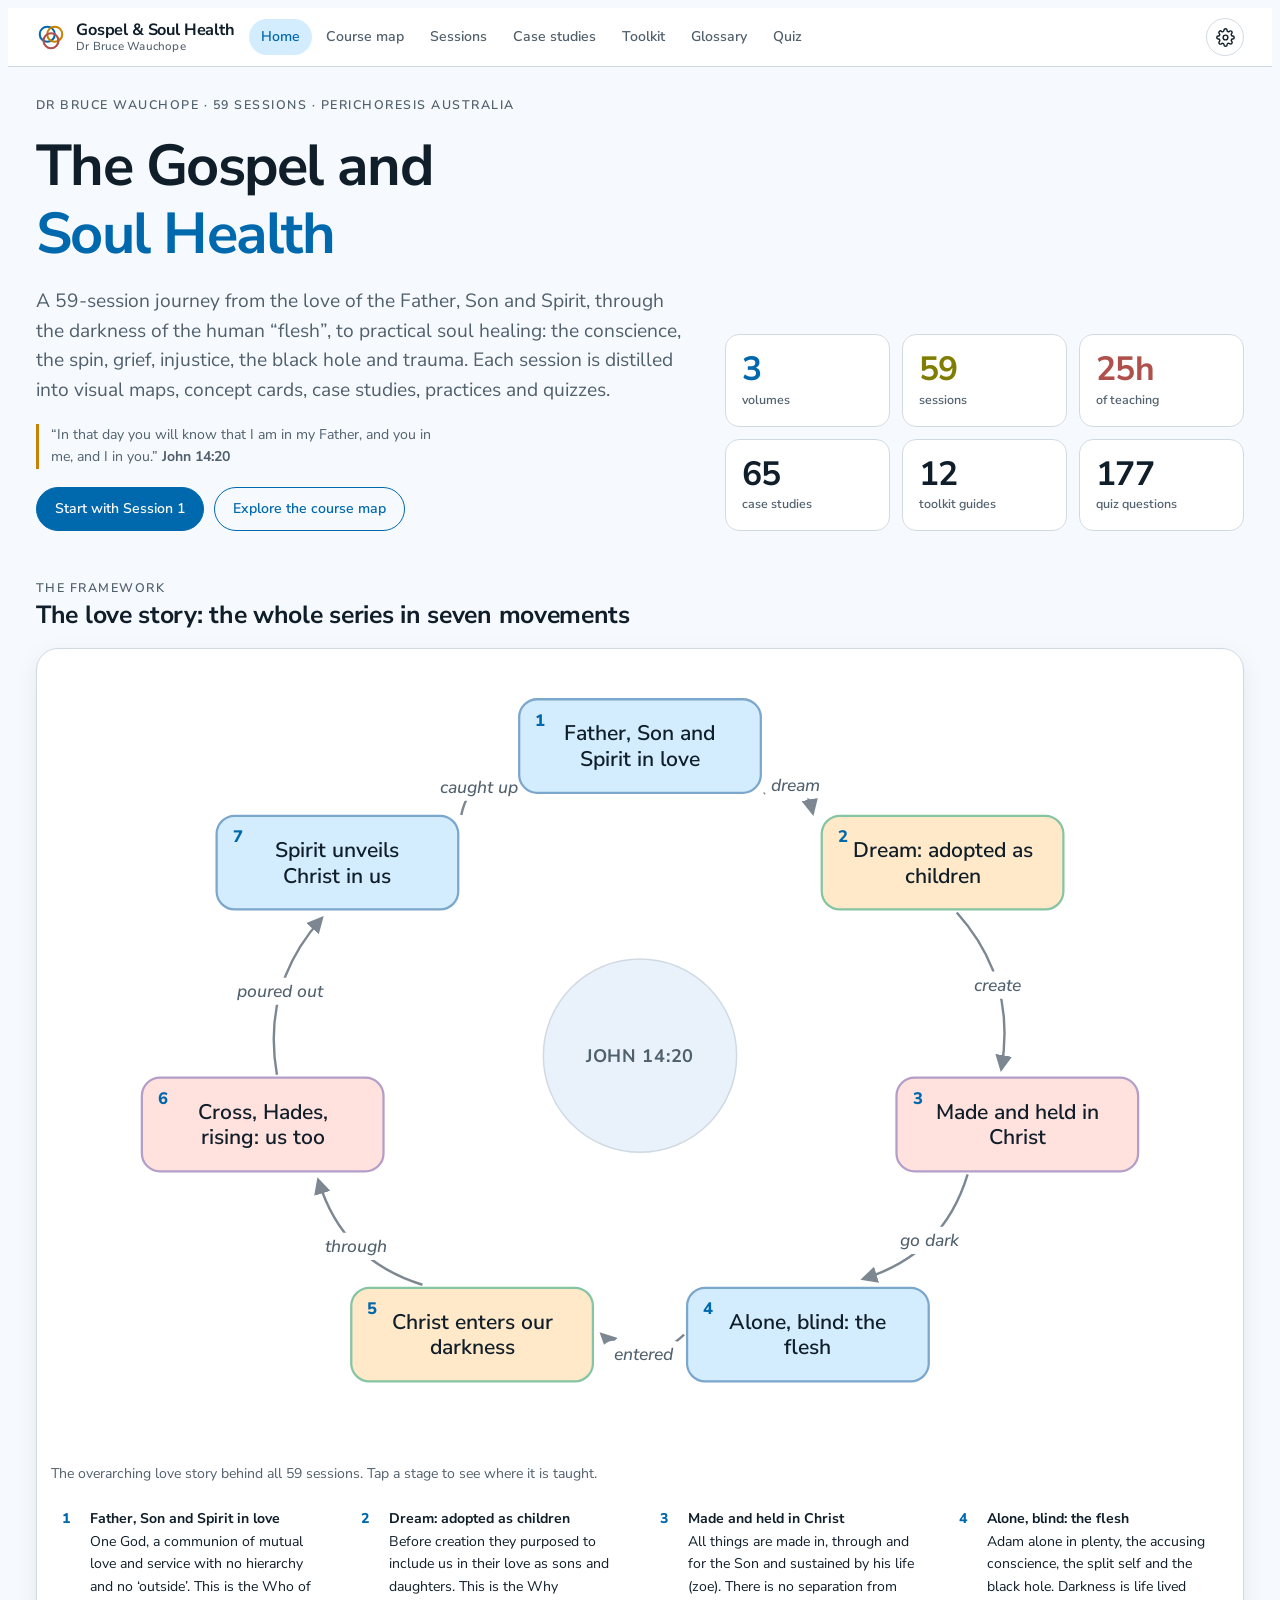
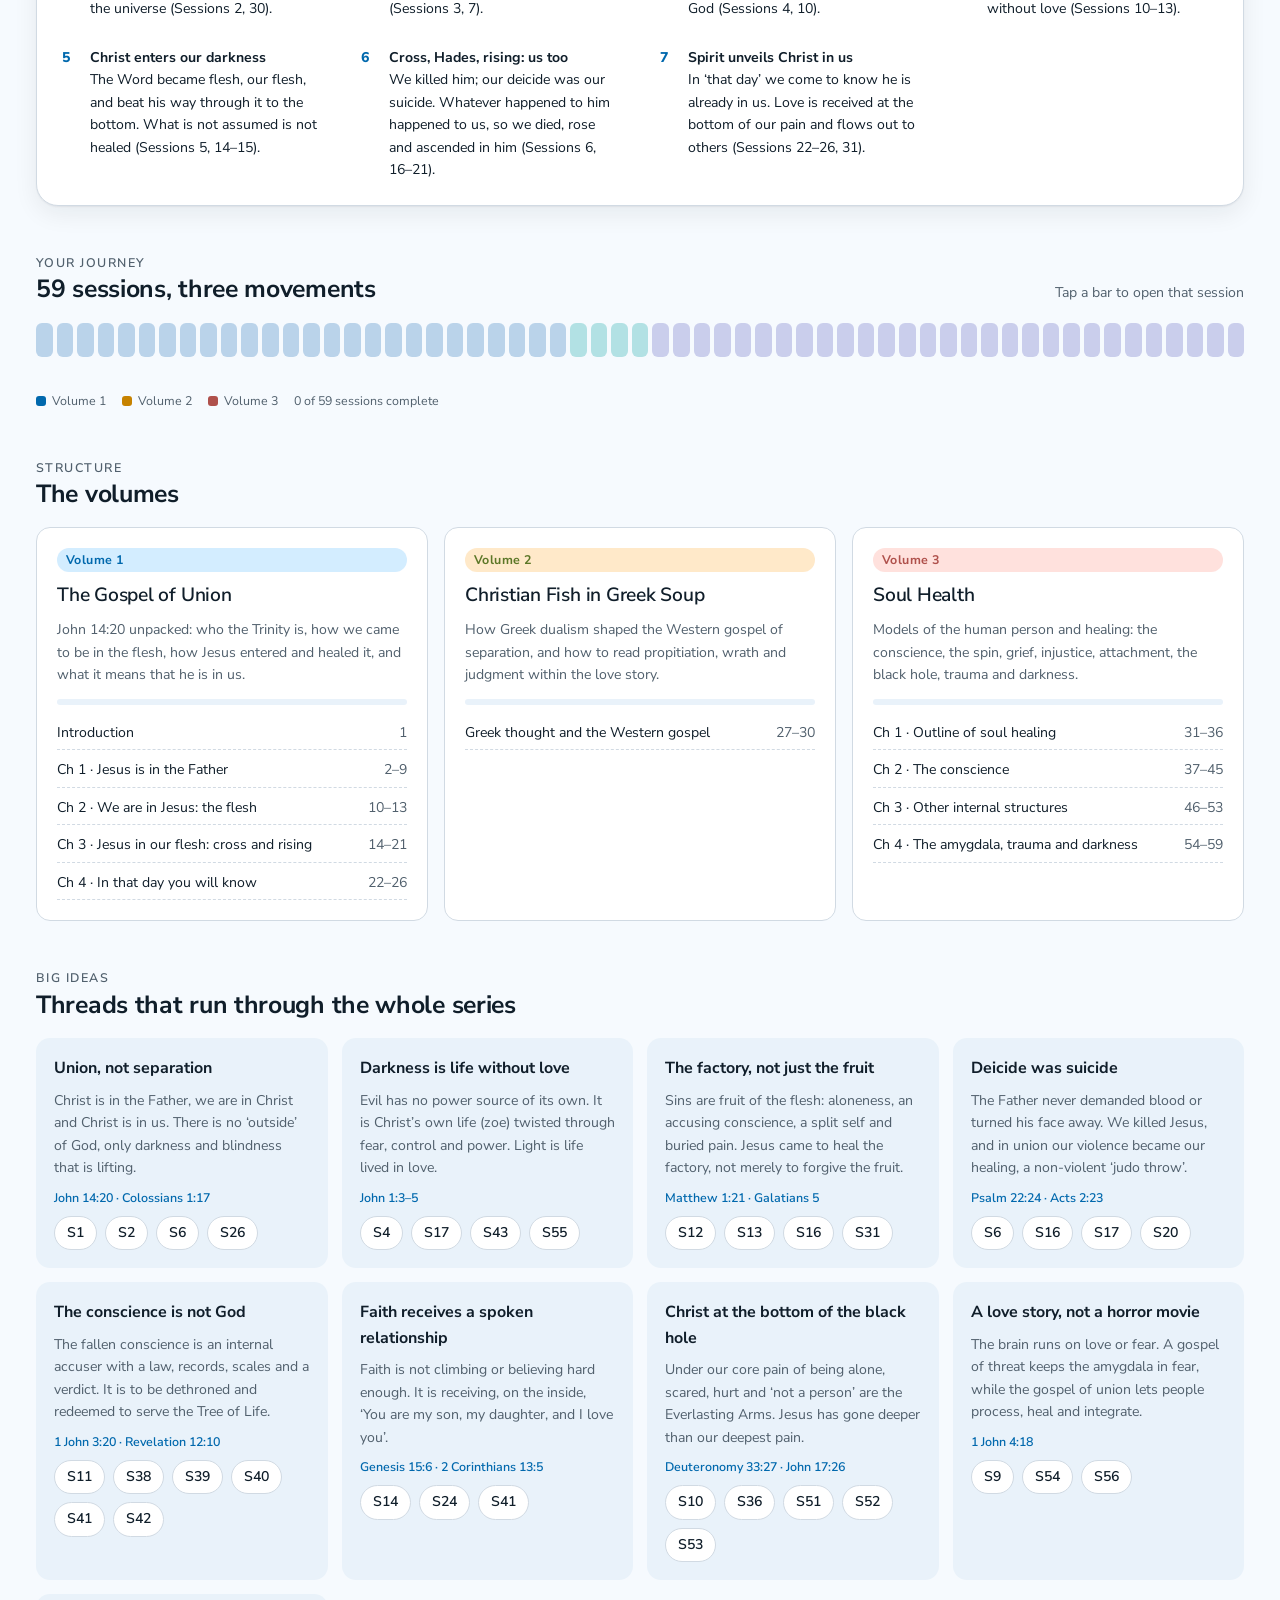
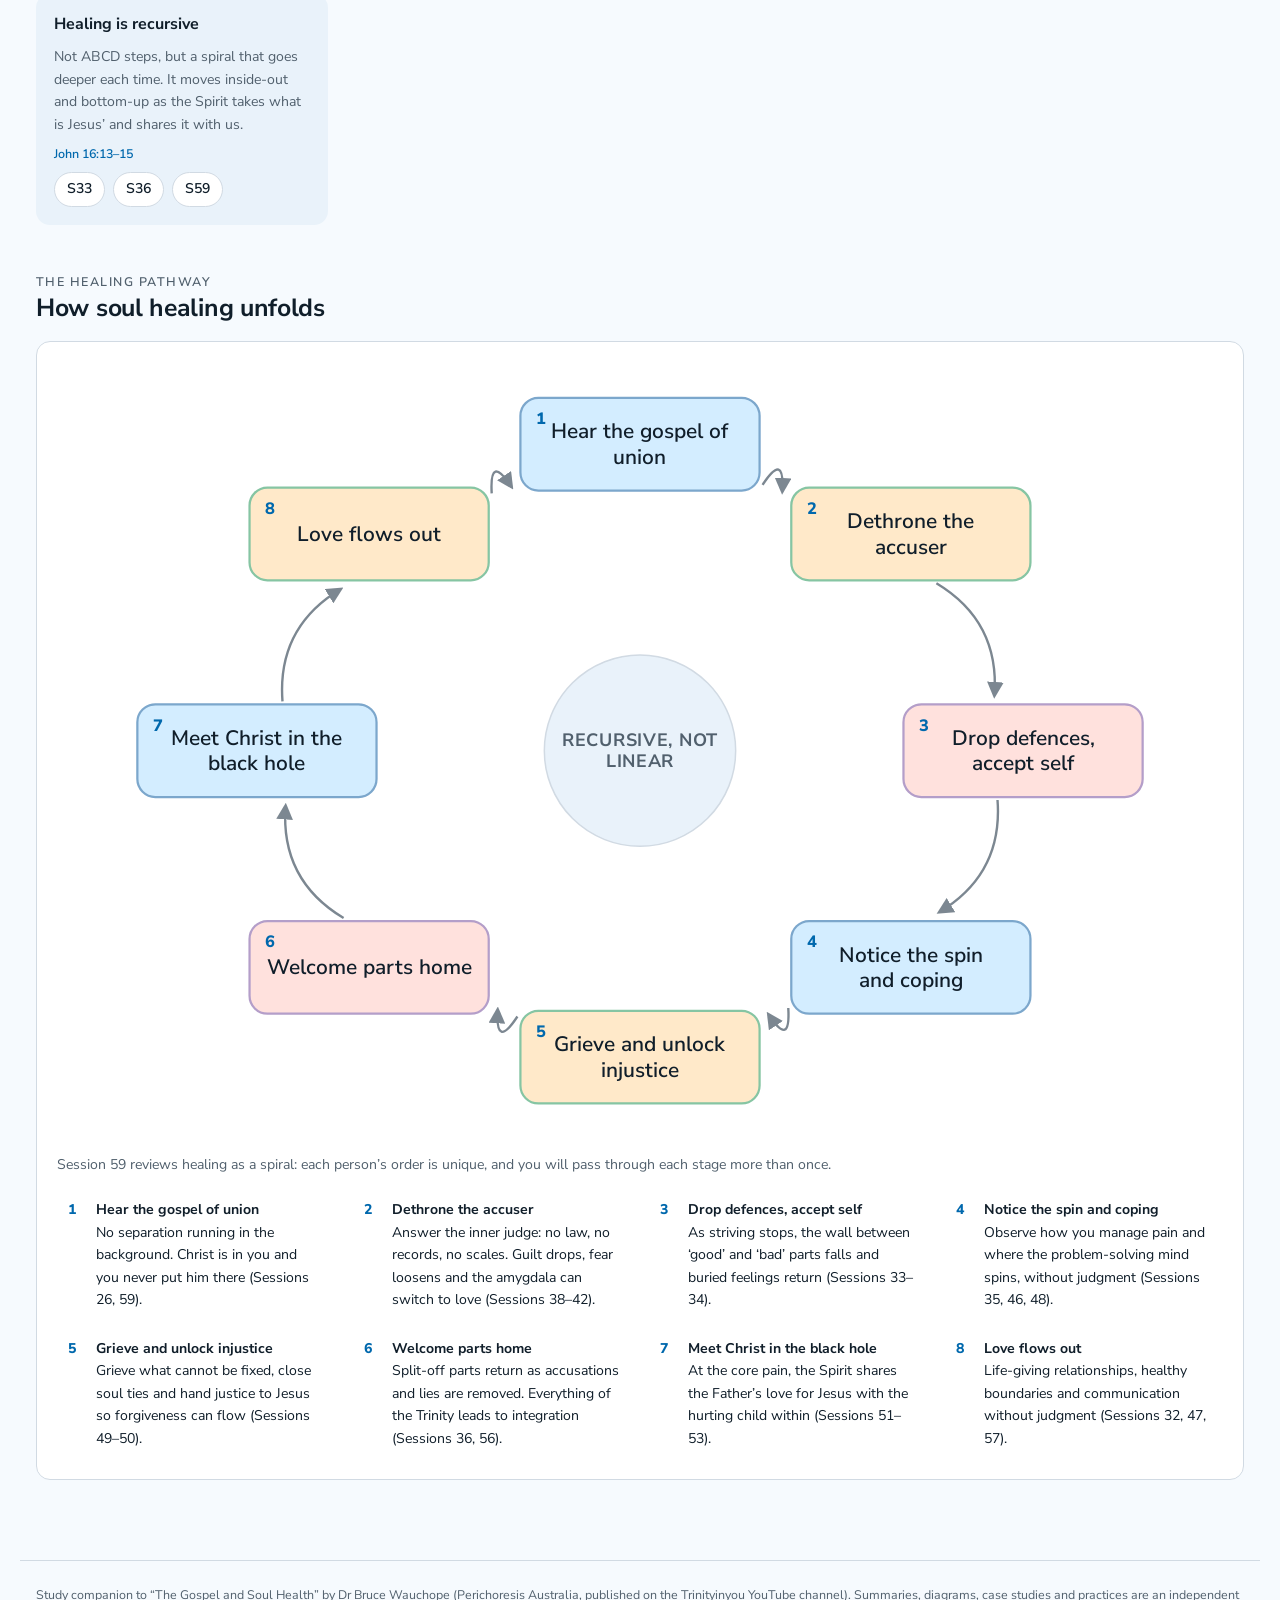
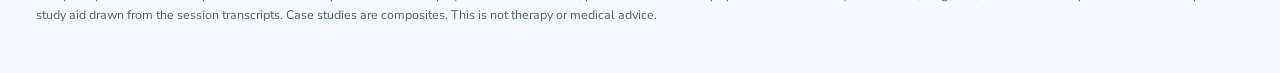
==== index.html @ 833d8e85 "Add Gospel & Soul Health interactive study app A self-contained learning app for Dr Bruce Wauchope's" ====
<!doctype html>
<html lang="en">
<head>
<meta charset="utf-8">
<meta name="viewport" content="width=device-width, initial-scale=1, viewport-fit=cover">
<title>Gospel and Soul Health</title>
<meta name="claude:viewport-fit-sides" content="cover">
<meta name="description" content="An interactive study companion to Dr Bruce Wauchope's 59-session series The Gospel and Soul Health.">
<link rel="preconnect" href="https://fonts.googleapis.com">
<link rel="preconnect" href="https://fonts.gstatic.com" crossorigin>
<link rel="stylesheet" href="https://fonts.googleapis.com/css2?family=Nunito+Sans:opsz,wght@6..12,400;6..12,500;6..12,600;6..12,700;6..12,800&display=swap">
<style>
/* Layout: app shell — sticky top bar, content column (~72ch reading width), session view with a side index on wide screens.
   Colour: every token is derived from two palette hues (--h primary, --h2 warm companion) so each palette works in light and dark. */
:root {
  --h: 245; --h2: 75; --c: 0.14;
  --bg: oklch(98.4% 0.006 var(--h));
  --surface: oklch(100% 0 0);
  --surface-2: oklch(95.6% 0.014 var(--h));
  --fg: oklch(23% 0.03 var(--h));
  --muted: oklch(48% 0.028 var(--h));
  --line: oklch(88.5% 0.016 var(--h));
  --accent: oklch(50% var(--c) var(--h));
  --accent-ink: oklch(99% 0 0);
  --accent-soft: oklch(93.5% calc(var(--c) * 0.3) var(--h));
  --warm: oklch(66% calc(var(--c) * 1.05) var(--h2));
  --warm-soft: oklch(94.5% calc(var(--c) * 0.35) var(--h2));
  --third: oklch(55% calc(var(--c) * 0.9) calc(var(--h) + 140));
  --third-soft: oklch(94% calc(var(--c) * 0.3) calc(var(--h) + 140));
  --good: oklch(56% 0.13 150);
  --good-soft: oklch(94% 0.05 150);
  --bad: oklch(55% 0.17 25);
  --bad-soft: oklch(94% 0.04 25);
  --shadow: 0 1px 2px oklch(20% 0.03 var(--h) / 0.06), 0 8px 24px oklch(20% 0.03 var(--h) / 0.07);

  --font: "Avenir Next", "Avenir", "Nunito Sans", "Segoe UI", system-ui, sans-serif;
  --fs-xs: 0.78rem; --fs-sm: 0.88rem; --fs-md: 1rem; --fs-lg: 1.2rem; --fs-xl: 1.55rem; --fs-2xl: 2.1rem; --fs-3xl: clamp(2.3rem, 6vw, 3.6rem);
  --radius: 14px; --radius-sm: 9px;
  --read: 70ch;
}
@media (prefers-color-scheme: dark) {
  :root:not([data-theme="light"]) {
    --bg: oklch(17.5% 0.022 var(--h));
    --surface: oklch(21.5% 0.026 var(--h));
    --surface-2: oklch(25.5% 0.03 var(--h));
    --fg: oklch(94% 0.012 var(--h));
    --muted: oklch(72% 0.025 var(--h));
    --line: oklch(32% 0.03 var(--h));
    --accent: oklch(76% calc(var(--c) * 0.85) var(--h));
    --accent-ink: oklch(17% 0.03 var(--h));
    --accent-soft: oklch(30% calc(var(--c) * 0.4) var(--h));
    --warm: oklch(80% calc(var(--c) * 0.9) var(--h2));
    --warm-soft: oklch(31% calc(var(--c) * 0.35) var(--h2));
    --third: oklch(76% calc(var(--c) * 0.75) calc(var(--h) + 140));
    --third-soft: oklch(30% calc(var(--c) * 0.3) calc(var(--h) + 140));
    --good: oklch(76% 0.12 150);
    --good-soft: oklch(30% 0.05 150);
    --bad: oklch(74% 0.13 25);
    --bad-soft: oklch(30% 0.05 25);
    --shadow: 0 1px 2px oklch(0% 0 0 / 0.3), 0 8px 24px oklch(0% 0 0 / 0.25);
    color-scheme: dark;
  }
}
:root[data-theme="dark"] {
  --bg: oklch(17.5% 0.022 var(--h));
  --surface: oklch(21.5% 0.026 var(--h));
  --surface-2: oklch(25.5% 0.03 var(--h));
  --fg: oklch(94% 0.012 var(--h));
  --muted: oklch(72% 0.025 var(--h));
  --line: oklch(32% 0.03 var(--h));
  --accent: oklch(76% calc(var(--c) * 0.85) var(--h));
  --accent-ink: oklch(17% 0.03 var(--h));
  --accent-soft: oklch(30% calc(var(--c) * 0.4) var(--h));
  --warm: oklch(80% calc(var(--c) * 0.9) var(--h2));
  --warm-soft: oklch(31% calc(var(--c) * 0.35) var(--h2));
  --third: oklch(76% calc(var(--c) * 0.75) calc(var(--h) + 140));
  --third-soft: oklch(30% calc(var(--c) * 0.3) calc(var(--h) + 140));
  --good: oklch(76% 0.12 150);
  --good-soft: oklch(30% 0.05 150);
  --bad: oklch(74% 0.13 25);
  --bad-soft: oklch(30% 0.05 25);
  --shadow: 0 1px 2px oklch(0% 0 0 / 0.3), 0 8px 24px oklch(0% 0 0 / 0.25);
  color-scheme: dark;
}

/* Palettes: the user picks one; each only moves the hues and chroma */
:root[data-palette="dawn"]   { --h: 245; --h2: 75;  --c: 0.14; }
:root[data-palette="olive"]  { --h: 140; --h2: 70;  --c: 0.10; }
:root[data-palette="vine"]   { --h: 345; --h2: 80;  --c: 0.13; }
:root[data-palette="river"]  { --h: 205; --h2: 30;  --c: 0.11; }
:root[data-palette="ember"]  { --h: 40;  --h2: 230; --c: 0.13; }
:root[data-palette="iris"]   { --h: 290; --h2: 160; --c: 0.13; }
:root[data-palette="stone"]  { --h: 70;  --h2: 30;  --c: 0.045; }

:root { font-size: 16px; }
:root[data-size="s"] { font-size: 14.5px; }
:root[data-size="l"] { font-size: 17.5px; }

*, *::before, *::after { box-sizing: border-box; }
[hidden] { display: none !important; }
html, body { background: var(--bg); }
body {
  color: var(--fg);
  font-family: var(--font);
  font-size: var(--fs-md);
  line-height: 1.6;
  -webkit-font-smoothing: antialiased;
  font-feature-settings: "kern", "liga";
}
body::before { content: ""; position: fixed; inset: 0 0 auto; height: env(safe-area-inset-top, 0px); z-index: 30; background: var(--surface); }
h1, h2, h3, h4 { line-height: 1.18; text-wrap: balance; margin: 0; letter-spacing: -0.012em; }
h1 { font-weight: 700; }
h2 { font-size: var(--fs-xl); font-weight: 700; }
h3 { font-size: var(--fs-lg); font-weight: 600; }
p { margin: 0; }
a { color: var(--accent); }
button { font: inherit; color: inherit; }
:focus-visible { outline: 2.5px solid var(--accent); outline-offset: 2px; border-radius: 6px; }
.tab-nums { font-variant-numeric: tabular-nums; }
.eyebrow { font-size: var(--fs-xs); text-transform: uppercase; letter-spacing: 0.12em; font-weight: 600; color: var(--muted); }
.muted { color: var(--muted); }
.sr { position: absolute; width: 1px; height: 1px; overflow: hidden; clip: rect(0 0 0 0); white-space: nowrap; }

/* ---------- Top bar ---------- */
.topbar {
  position: sticky; top: env(safe-area-inset-top, 0px); z-index: 20;
  background: color-mix(in oklch, var(--surface) 92%, transparent);
  backdrop-filter: blur(10px);
  border-bottom: 1px solid var(--line);
}
.topbar-inner {
  max-width: 1240px; margin: 0 auto;
  padding-block: 10px;
  padding-left: max(16px, env(safe-area-inset-left, 0px));
  padding-right: max(16px, env(safe-area-inset-right, 0px));
  display: flex; align-items: center; gap: 14px;
}
.brand { display: flex; align-items: center; gap: 10px; text-decoration: none; color: var(--fg); flex-shrink: 0; }
.brand-mark { width: 30px; height: 30px; flex-shrink: 0; }
.brand-name { font-weight: 700; font-size: 1.02rem; letter-spacing: -0.01em; line-height: 1.1; }
.brand-name small { display: block; font-weight: 500; font-size: 0.72rem; color: var(--muted); letter-spacing: 0.02em; }
.nav { display: flex; gap: 2px; overflow-x: auto; scrollbar-width: none; flex: 1; min-width: 0; }
.nav::-webkit-scrollbar { display: none; }
.nav a {
  text-decoration: none; color: var(--muted); font-weight: 600; font-size: var(--fs-sm);
  padding: 7px 12px; border-radius: 999px; white-space: nowrap;
}
.nav a:hover { color: var(--fg); background: var(--surface-2); }
.nav a[aria-current="page"] { color: var(--accent); background: var(--accent-soft); }
.icon-btn {
  display: inline-grid; place-items: center; width: 38px; height: 38px; border-radius: 999px;
  border: 1px solid var(--line); background: var(--surface); cursor: pointer; flex-shrink: 0;
}
.icon-btn:hover { background: var(--surface-2); }
.icon-btn svg { width: 19px; height: 19px; }

@media (max-width: 760px) {
  .topbar-inner { flex-wrap: wrap; row-gap: 6px; }
  .brand { flex: 1; }
  .nav { order: 3; flex-basis: 100%; }
}

/* ---------- Settings panel ---------- */
.settings {
  position: fixed; z-index: 40;
  top: calc(env(safe-area-inset-top, 0px) + 64px);
  right: max(16px, env(safe-area-inset-right, 0px));
  width: min(340px, calc(100vw - 32px));
  background: var(--surface); border: 1px solid var(--line); border-radius: var(--radius);
  box-shadow: var(--shadow); padding: 18px; display: grid; gap: 18px;
}
.settings h3 { font-size: var(--fs-md); }
.swatches { display: grid; grid-template-columns: repeat(auto-fill, minmax(88px, 1fr)); gap: 8px; }
.swatch {
  border: 1.5px solid var(--line); border-radius: var(--radius-sm); background: var(--surface);
  padding: 8px; cursor: pointer; display: grid; gap: 6px; text-align: left; font-size: var(--fs-xs); font-weight: 600;
}
.swatch[aria-pressed="true"] { border-color: var(--accent); box-shadow: 0 0 0 2px var(--accent-soft); }
.swatch-dots { display: flex; gap: 3px; }
.swatch-dots i { width: 16px; height: 16px; border-radius: 50%; display: block; }
.seg { display: flex; background: var(--surface-2); border-radius: 999px; padding: 3px; gap: 2px; }
.seg button {
  flex: 1; border: 0; background: transparent; padding: 6px 10px; border-radius: 999px; cursor: pointer;
  font-size: var(--fs-sm); font-weight: 600; color: var(--muted);
}
.seg button[aria-pressed="true"] { background: var(--surface); color: var(--fg); box-shadow: var(--shadow); }

/* ---------- Page frame ---------- */
main {
  max-width: 1240px; margin: 0 auto;
  padding-block: 28px 80px;
  padding-left: max(16px, env(safe-area-inset-left, 0px));
  padding-right: max(16px, env(safe-area-inset-right, 0px));
}
.stack { display: grid; gap: 18px; }
.stack-lg { display: grid; gap: 44px; }
.section-head { display: flex; align-items: end; justify-content: space-between; gap: 12px; flex-wrap: wrap; }
.section-head p { max-width: var(--read); }
.lead { font-size: var(--fs-lg); color: var(--muted); max-width: 62ch; line-height: 1.55; }

.btn {
  display: inline-flex; align-items: center; gap: 8px; text-decoration: none; cursor: pointer;
  border-radius: 999px; padding: 10px 18px; font-weight: 600; font-size: var(--fs-sm);
  border: 1.5px solid var(--accent); background: var(--accent); color: var(--accent-ink);
}
.btn:hover { filter: brightness(1.06); }
.btn.ghost { background: transparent; color: var(--accent); }
.btn.ghost:hover { background: var(--accent-soft); filter: none; }
.btn.small { padding: 6px 13px; font-size: var(--fs-xs); }
.btn-row { display: flex; gap: 10px; flex-wrap: wrap; }

.chip {
  display: inline-flex; align-items: center; gap: 6px; border: 1px solid var(--line); background: var(--surface);
  border-radius: 999px; padding: 5px 12px; font-size: var(--fs-sm); font-weight: 600; cursor: pointer; color: var(--fg);
  text-decoration: none;
}
.chip:hover { border-color: var(--accent); }
.chip[aria-pressed="true"] { background: var(--accent); border-color: var(--accent); color: var(--accent-ink); }
.chips { display: flex; flex-wrap: wrap; gap: 8px; }
.tag { display: inline-block; font-size: var(--fs-xs); font-weight: 700; letter-spacing: 0.04em; padding: 2px 9px; border-radius: 999px; background: var(--accent-soft); color: var(--accent); }
.tag.v1 { background: var(--accent-soft); color: var(--accent); }
.tag.v2 { background: var(--warm-soft); color: color-mix(in oklch, var(--warm) 70%, var(--fg)); }
.tag.v3 { background: var(--third-soft); color: var(--third); }
.tag.intro { background: var(--surface-2); color: var(--muted); }

.card { background: var(--surface); border: 1px solid var(--line); border-radius: var(--radius); padding: 20px; }
.search {
  width: 100%; border: 1.5px solid var(--line); border-radius: 999px; background: var(--surface);
  padding: 10px 16px; font: inherit; color: var(--fg);
}
.search:focus { outline: none; border-color: var(--accent); }

/* ---------- Home ---------- */
.hero { display: grid; grid-template-columns: minmax(0, 1.25fr) minmax(0, 1fr); gap: 40px; align-items: end; }
.hero-stats { display: grid; grid-template-columns: repeat(3, minmax(0, 1fr)); gap: 12px; }
.stat { padding: 16px; border-radius: var(--radius); background: var(--surface); border: 1px solid var(--line); display: grid; gap: 2px; }
.stat b { font-size: var(--fs-2xl); font-weight: 700; letter-spacing: -0.02em; font-variant-numeric: tabular-nums; line-height: 1.1; }
.stat:nth-child(1) b { color: var(--accent); }
.stat:nth-child(2) b { color: color-mix(in oklch, var(--warm) 80%, var(--fg)); }
.stat:nth-child(3) b { color: var(--third); }
.stat span { font-size: var(--fs-xs); color: var(--muted); font-weight: 600; }
.hero h1 { font-size: var(--fs-3xl); letter-spacing: -0.03em; font-weight: 700; }
.hero h1 em { font-style: normal; color: var(--accent); }
.hero-copy { display: grid; gap: 18px; }
.hero-figure { background: var(--surface); border: 1px solid var(--line); border-radius: 22px; padding: 14px; box-shadow: var(--shadow); min-width: 0; }
.hero-verse { font-size: var(--fs-sm); color: var(--muted); border-left: 3px solid var(--warm); padding-left: 12px; max-width: 52ch; }
@media (max-width: 900px) { .hero { grid-template-columns: 1fr; } }

.journey { overflow-x: auto; padding-bottom: 6px; }
.journey-track { display: flex; gap: 4px; min-width: 640px; align-items: end; }
.jdot {
  flex: 1; height: 34px; border-radius: 6px; border: 0; cursor: pointer; padding: 0;
  background: var(--surface-2); position: relative;
}
.jdot.v1 { background: color-mix(in oklch, var(--accent) 22%, var(--surface-2)); }
.jdot.v2 { background: color-mix(in oklch, var(--warm) 26%, var(--surface-2)); }
.jdot.v3 { background: color-mix(in oklch, var(--third) 24%, var(--surface-2)); }
.jdot.done.v1, .jdot.done.intro { background: var(--accent); }
.jdot.done.v2 { background: var(--warm); }
.jdot.done.v3 { background: var(--third); }
.jdot:hover { transform: translateY(-3px); }
.journey-legend { display: flex; gap: 16px; flex-wrap: wrap; font-size: var(--fs-xs); color: var(--muted); margin-top: 10px; }
.journey-legend i { display: inline-block; width: 10px; height: 10px; border-radius: 3px; margin-right: 6px; vertical-align: -1px; }

.vol-grid { display: grid; grid-template-columns: repeat(auto-fit, minmax(280px, 1fr)); gap: 16px; }
.vol-card { display: grid; gap: 12px; align-content: start; }
.vol-card h3 { font-size: var(--fs-lg); }
.vol-card ol { margin: 0; padding: 0; list-style: none; display: grid; gap: 4px; }
.vol-card li a { display: flex; justify-content: space-between; gap: 10px; text-decoration: none; color: var(--fg); font-size: var(--fs-sm); padding: 5px 0; border-bottom: 1px dashed var(--line); }
.vol-card li a:hover { color: var(--accent); }
.progress { height: 6px; border-radius: 99px; background: var(--surface-2); overflow: hidden; }
.progress > i { display: block; height: 100%; background: var(--accent); border-radius: 99px; }

.ideas { display: grid; grid-template-columns: repeat(auto-fit, minmax(240px, 1fr)); gap: 14px; }
.idea { padding: 18px; border-radius: var(--radius); background: var(--surface-2); display: grid; gap: 8px; align-content: start; }
.idea b { font-size: var(--fs-md); }
.idea p { font-size: var(--fs-sm); color: var(--muted); }
.idea .ref { font-size: var(--fs-xs); font-weight: 600; color: var(--accent); }

/* ---------- Diagrams ---------- */
.diagram { display: grid; gap: 14px; }
.diagram-svg { overflow-x: auto; }
.diagram svg { display: block; width: 100%; height: auto; max-width: 100%; }
.diagram svg text { font-family: var(--font); }
.d-node rect, .d-node circle, .d-node path.shape { fill: var(--surface); stroke: var(--line); stroke-width: 1.5; transition: fill .15s, stroke .15s; }
.d-node { cursor: pointer; }
.d-node text { fill: var(--fg); font-weight: 600; }
.d-node.k1 rect, .d-node.k1 path.shape { fill: var(--accent-soft); stroke: color-mix(in oklch, var(--accent) 45%, var(--line)); }
.d-node.k2 rect, .d-node.k2 path.shape { fill: var(--warm-soft); stroke: color-mix(in oklch, var(--warm) 50%, var(--line)); }
.d-node.k3 rect, .d-node.k3 path.shape { fill: var(--third-soft); stroke: color-mix(in oklch, var(--third) 45%, var(--line)); }
.d-node:hover rect, .d-node:hover path.shape, .d-node.active rect, .d-node.active path.shape { stroke: var(--accent); stroke-width: 2.5; }
.d-node .num { fill: var(--accent); font-weight: 800; }
.d-edge { fill: none; stroke: var(--muted); stroke-width: 1.6; opacity: .75; }
.d-edge-label { fill: var(--muted); font-size: 11.5px; font-style: italic; font-weight: 500; }
.d-edge-label-bg { fill: var(--surface); }
.d-arrow { fill: var(--muted); }
.d-center { fill: var(--surface-2); stroke: var(--line); }
.d-center-text { fill: var(--muted); font-weight: 700; font-size: 12px; letter-spacing: .04em; text-transform: uppercase; }
.d-col-title { fill: var(--muted); font-weight: 700; font-size: 12px; letter-spacing: .1em; text-transform: uppercase; }
.d-divider { stroke: var(--line); stroke-dasharray: 4 5; }
.d-legend { list-style: none; margin: 0; padding: 0; display: grid; grid-template-columns: repeat(auto-fit, minmax(230px, 1fr)); gap: 8px 18px; }
.d-legend li { font-size: var(--fs-sm); padding: 8px 10px; border-radius: var(--radius-sm); display: grid; grid-template-columns: auto 1fr; gap: 10px; cursor: pointer; border: 1px solid transparent; }
.d-legend li:hover { background: var(--surface-2); }
.d-legend li.active { border-color: var(--accent); background: var(--accent-soft); }
.d-legend b { display: block; }
.d-legend .n { font-weight: 800; color: var(--accent); min-width: 1.3em; font-variant-numeric: tabular-nums; }
.d-note { font-size: var(--fs-sm); color: var(--muted); }

/* ---------- Mind map ---------- */
.map-wrap { position: relative; border: 1px solid var(--line); border-radius: 18px; background: var(--surface); overflow: auto; height: min(78vh, 900px); }
.map-wrap svg { display: block; }
.map-tools { position: sticky; top: 10px; left: 10px; z-index: 2; display: inline-flex; gap: 6px; margin: 10px; }
.map-tip { position: fixed; pointer-events: none; z-index: 50; background: var(--fg); color: var(--bg); padding: 6px 10px; border-radius: 8px; font-size: var(--fs-xs); font-weight: 600; max-width: 260px; }
.m-link { fill: none; stroke-width: 1.3; opacity: .55; }
.m-node { cursor: pointer; }
.m-node text { font-family: var(--font); fill: var(--fg); }
.m-node:hover text { fill: var(--accent); font-weight: 700; }
.m-node.done circle { stroke: var(--fg); stroke-width: 1.5; }
.m-root { fill: var(--accent); }
.m-root-text { fill: var(--accent-ink); font-weight: 700; }

/* ---------- Sessions ---------- */
.sess-layout { display: grid; grid-template-columns: 300px minmax(0, 1fr); gap: 32px; align-items: start; }
.sess-index { position: sticky; top: calc(env(safe-area-inset-top, 0px) + 76px); max-height: calc(100vh - 100px); overflow-y: auto; display: grid; gap: 12px; padding-right: 4px; }
.sess-index details { border-bottom: 1px solid var(--line); padding-bottom: 6px; }
.sess-index summary { cursor: pointer; font-weight: 700; font-size: var(--fs-sm); padding: 6px 0; list-style: none; display: flex; justify-content: space-between; gap: 8px; }
.sess-index summary::-webkit-details-marker { display: none; }
.sess-index .ch { font-size: var(--fs-xs); text-transform: uppercase; letter-spacing: .08em; color: var(--muted); font-weight: 700; margin: 8px 0 2px; }
.sess-index a { display: grid; grid-template-columns: 2.2em 1fr auto; gap: 6px; text-decoration: none; color: var(--fg); font-size: var(--fs-sm); padding: 5px 8px; border-radius: 8px; line-height: 1.35; }
.sess-index a:hover { background: var(--surface-2); }
.sess-index a[aria-current="page"] { background: var(--accent-soft); color: var(--accent); font-weight: 600; }
.sess-index a .n { color: var(--muted); font-variant-numeric: tabular-nums; font-weight: 600; }
.sess-index a .ok { color: var(--good); font-weight: 800; }
.index-toggle { display: none; }
@media (max-width: 960px) {
  .sess-layout { grid-template-columns: 1fr; }
  .sess-index { position: static; max-height: none; }
  .sess-index[data-collapsed="true"] .index-body { display: none; }
  .index-toggle { display: inline-flex; }
}

.sess { display: grid; gap: 36px; min-width: 0; }
.sess-head { display: grid; gap: 14px; }
.sess-head h1 { font-size: var(--fs-2xl); letter-spacing: -0.02em; }
.sess-meta { display: flex; flex-wrap: wrap; gap: 8px 14px; align-items: center; font-size: var(--fs-sm); color: var(--muted); }
.jump { display: flex; gap: 6px; flex-wrap: wrap; position: sticky; top: calc(env(safe-area-inset-top, 0px) + 62px); z-index: 5; background: var(--bg); padding-block: 8px; }
@media (max-width: 760px) { .jump { top: calc(env(safe-area-inset-top, 0px) + 98px); } }
.block { display: grid; gap: 16px; scroll-margin-top: 140px; }
.block > h2 { display: flex; align-items: center; gap: 10px; }
.block > h2 .glyph { width: 30px; height: 30px; border-radius: 9px; display: inline-grid; place-items: center; background: var(--accent-soft); color: var(--accent); flex-shrink: 0; }
.block > h2 .glyph svg { width: 17px; height: 17px; }
.summary { font-size: var(--fs-lg); line-height: 1.6; max-width: var(--read); }

.points { list-style: none; margin: 0; padding: 0; display: grid; gap: 0; counter-reset: pt; max-width: 78ch; }
.points li { counter-increment: pt; display: grid; grid-template-columns: 36px 1fr; gap: 14px; position: relative; padding-bottom: 16px; }
.points li::before { content: counter(pt); width: 30px; height: 30px; border-radius: 50%; background: var(--surface); border: 2px solid var(--accent); color: var(--accent); font-weight: 800; font-size: var(--fs-xs); display: grid; place-items: center; z-index: 1; font-variant-numeric: tabular-nums; }
.points li::after { content: ""; position: absolute; left: 14px; top: 30px; bottom: 0; width: 2px; background: var(--line); }
.points li:last-child::after { display: none; }
.points li p { padding-top: 3px; }

.quotes { display: grid; grid-template-columns: repeat(auto-fit, minmax(240px, 1fr)); gap: 14px; }
.quote { margin: 0; padding: 18px 20px; border-radius: var(--radius); background: var(--warm-soft); font-size: var(--fs-md); font-weight: 500; line-height: 1.5; position: relative; }
.quote::before { content: "\201C"; font-size: 3rem; line-height: 1; color: var(--warm); position: absolute; top: 6px; left: 12px; opacity: .55; }
.quote p { padding-left: 18px; }
.scripture { display: flex; flex-wrap: wrap; gap: 8px; }
.scripture a { text-decoration: none; }

.flash { display: grid; grid-template-columns: repeat(auto-fill, minmax(220px, 1fr)); gap: 12px; }
.fcard { perspective: 900px; border: 0; padding: 0; background: none; cursor: pointer; min-height: 132px; text-align: left; }
.fcard-inner { position: relative; width: 100%; height: 100%; min-height: 132px; transition: transform .5s; transform-style: preserve-3d; }
.fcard.flipped .fcard-inner { transform: rotateY(180deg); }
.fface { position: absolute; inset: 0; backface-visibility: hidden; border-radius: var(--radius); padding: 16px; display: grid; align-content: center; gap: 6px; border: 1px solid var(--line); background: var(--surface); }
.fface.back { transform: rotateY(180deg); background: var(--accent-soft); border-color: transparent; font-size: var(--fs-sm); }
.fface b { font-size: var(--fs-md); }
.fface small { color: var(--muted); font-size: var(--fs-xs); }

.case { display: grid; gap: 16px; }
.case-scn { padding: 20px; border-radius: var(--radius); background: var(--surface-2); display: grid; gap: 8px; }
.case-grid { display: grid; grid-template-columns: minmax(0, 1fr) minmax(0, 1fr); gap: 16px; }
@media (max-width: 760px) { .case-grid { grid-template-columns: 1fr; } }
.steps { list-style: none; margin: 0; padding: 0; display: grid; gap: 8px; counter-reset: st; }
.steps li { counter-increment: st; display: grid; grid-template-columns: 26px 1fr; gap: 10px; font-size: var(--fs-sm); }
.steps li::before { content: counter(st); width: 24px; height: 24px; border-radius: 7px; background: var(--accent); color: var(--accent-ink); font-weight: 800; font-size: var(--fs-xs); display: grid; place-items: center; }

.practices { display: grid; grid-template-columns: repeat(auto-fit, minmax(240px, 1fr)); gap: 12px; }
.practice { padding: 16px 18px; border-radius: var(--radius); border: 1px solid var(--line); background: var(--surface); display: grid; gap: 6px; align-content: start; }
.practice b { display: flex; gap: 8px; align-items: center; }
.practice b::before { content: ""; width: 8px; height: 8px; border-radius: 50%; background: var(--good); flex-shrink: 0; }
.practice p { font-size: var(--fs-sm); color: var(--muted); }
.practice .from { font-size: var(--fs-xs); font-weight: 600; }

.reflect { display: grid; gap: 14px; }
.reflect label { font-weight: 600; display: block; margin-bottom: 6px; }
.reflect textarea {
  width: 100%; min-height: 84px; resize: vertical; border: 1.5px solid var(--line); border-radius: var(--radius-sm);
  background: var(--surface); color: var(--fg); font: inherit; padding: 10px 12px;
}
.reflect textarea:focus { outline: none; border-color: var(--accent); }
.saved { font-size: var(--fs-xs); color: var(--good); font-weight: 600; }

/* ---------- Quiz ---------- */
.quiz { display: grid; gap: 18px; }
.q { display: grid; gap: 10px; padding: 18px; border-radius: var(--radius); border: 1px solid var(--line); background: var(--surface); }
.q-title { font-weight: 600; }
.q-opts { display: grid; gap: 8px; }
.q-opt {
  text-align: left; border: 1.5px solid var(--line); background: var(--surface); border-radius: var(--radius-sm);
  padding: 10px 14px; cursor: pointer; font-size: var(--fs-sm); display: grid; grid-template-columns: 22px 1fr; gap: 8px;
}
.q-opt:hover:not(:disabled) { border-color: var(--accent); }
.q-opt .k { font-weight: 800; color: var(--muted); }
.q-opt.right { border-color: var(--good); background: var(--good-soft); }
.q-opt.wrong { border-color: var(--bad); background: var(--bad-soft); }
.q-opt:disabled { cursor: default; }
.q-explain { font-size: var(--fs-sm); padding: 10px 12px; border-radius: var(--radius-sm); background: var(--surface-2); }
.q-src { font-size: var(--fs-xs); }
.score { display: flex; align-items: center; gap: 18px; padding: 18px 20px; border-radius: var(--radius); background: var(--accent-soft); }
.score-num { font-size: var(--fs-2xl); font-weight: 800; color: var(--accent); font-variant-numeric: tabular-nums; }

.sess-foot { display: flex; justify-content: space-between; gap: 12px; flex-wrap: wrap; align-items: center; padding-top: 20px; border-top: 1px solid var(--line); }
.done-btn[aria-pressed="true"] { background: var(--good); border-color: var(--good); color: var(--accent-ink); }

/* ---------- Case library / Toolkit / Glossary ---------- */
.feature-cases { display: grid; gap: 22px; }
.feature { display: grid; gap: 16px; padding: 24px; border-radius: 20px; background: var(--surface); border: 1px solid var(--line); }
.feature-head { display: flex; gap: 12px; justify-content: space-between; align-items: start; flex-wrap: wrap; }
.feature .persona { display: flex; gap: 14px; align-items: center; }
.avatar { width: 48px; height: 48px; border-radius: 50%; display: grid; place-items: center; font-weight: 800; background: var(--warm-soft); color: color-mix(in oklch, var(--warm) 65%, var(--fg)); flex-shrink: 0; }
.cols-2 { display: grid; grid-template-columns: minmax(0, 1fr) minmax(0, 1fr); gap: 18px; }
@media (max-width: 760px) { .cols-2 { grid-template-columns: 1fr; } }
.acc { display: grid; gap: 10px; }
.acc details { border: 1px solid var(--line); border-radius: var(--radius); background: var(--surface); }
.acc summary { cursor: pointer; padding: 14px 18px; display: flex; gap: 12px; align-items: center; justify-content: space-between; font-weight: 600; list-style: none; }
.acc summary::-webkit-details-marker { display: none; }
.acc summary::after { content: "+"; font-size: 1.3rem; color: var(--muted); font-weight: 400; }
.acc details[open] summary::after { content: "–"; }
.acc .body { padding: 0 18px 18px; display: grid; gap: 12px; }

.situations { display: grid; grid-template-columns: repeat(auto-fill, minmax(170px, 1fr)); gap: 10px; }
.sit {
  border: 1.5px solid var(--line); background: var(--surface); border-radius: var(--radius); padding: 14px; cursor: pointer;
  text-align: left; display: grid; gap: 4px;
}
.sit b { font-size: var(--fs-md); }
.sit span { font-size: var(--fs-xs); color: var(--muted); }
.sit[aria-pressed="true"] { border-color: var(--accent); background: var(--accent-soft); }
.sit-panel { display: grid; gap: 22px; padding: 24px; border-radius: 20px; background: var(--surface); border: 1px solid var(--line); }

.glossary { columns: 2 320px; column-gap: 28px; }
.gl-letter { break-inside: avoid; margin-bottom: 18px; }
.gl-letter h3 { color: var(--accent); font-size: var(--fs-xl); margin-bottom: 6px; }
.gl-item { break-inside: avoid; padding: 8px 0; border-bottom: 1px solid var(--line); }
.gl-item b { display: block; }
.gl-item p { font-size: var(--fs-sm); color: var(--muted); }
.gl-item a { font-size: var(--fs-xs); font-weight: 600; text-decoration: none; margin-right: 8px; }

.empty { padding: 30px; text-align: center; color: var(--muted); border: 1.5px dashed var(--line); border-radius: var(--radius); }
footer.foot { max-width: 1240px; margin: 0 auto; padding-block: 24px 40px; padding-left: max(16px, env(safe-area-inset-left, 0px)); padding-right: max(16px, env(safe-area-inset-right, 0px)); font-size: var(--fs-xs); color: var(--muted); border-top: 1px solid var(--line); }

@media (prefers-reduced-motion: reduce) {
  *, *::before, *::after { transition: none !important; animation: none !important; scroll-behavior: auto !important; }
}
.fade-in { animation: fadeIn .35s ease both; }
@keyframes fadeIn { from { transform: translateY(6px); } to { transform: none; } }

</style>
</head>
<body>
<header class="topbar">
  <div class="topbar-inner">
    <a class="brand" href="#home" aria-label="Gospel and Soul Health home">
      <svg class="brand-mark" viewBox="0 0 32 32" aria-hidden="true">
        <circle cx="12" cy="13" r="8" fill="none" stroke="var(--accent)" stroke-width="2.2"/>
        <circle cx="20" cy="13" r="8" fill="none" stroke="var(--warm)" stroke-width="2.2"/>
        <circle cx="16" cy="20" r="8" fill="none" stroke="var(--third)" stroke-width="2.2"/>
      </svg>
      <span class="brand-name">Gospel &amp; Soul Health<small>Dr Bruce Wauchope</small></span>
    </a>
    <nav class="nav" id="topnav" aria-label="Main"></nav>
    <button class="icon-btn" id="settingsBtn" aria-label="Colour scheme and display settings" aria-expanded="false" aria-controls="settings"></button>
  </div>
</header>
<div class="settings" id="settings" role="dialog" aria-label="Display settings" hidden></div>
<main id="app"></main>
<footer class="foot">Study companion to “The Gospel and Soul Health” by Dr Bruce Wauchope (Perichoresis Australia, published on the Trinityinyou YouTube channel). Summaries, diagrams, case studies and practices are an independent study aid drawn from the session transcripts. Case studies are composites. This is not therapy or medical advice.</footer>
<script>window.SOUL = {"sessions":[{"n":1,"videoId":"V-mYukU_25k","topic":"Gospel of union versus gospel of separation","vol":"v1","chapter":"c0","chapterName":"Introduction","minutes":28,"summary":"Bruce introduces the series as a presentation of the early church 'gospel of union', set against the Western 'gospel of separation', and applied to the brain, mental health and the healing of broken people. The framework comes from John 14:20 ('I am in my Father, you in me, and I in you') and John 17:26 ('that the love with which you loved me may be in them'). The series has three parts: the gospel and its non-negotiables, the story of how humanity came to be in the flesh (including the Western gospel's roots in Greek philosophy), and models of the human person and healing. He rejects a gospel that pictures the Father as a Molech demanding blood: the Father, Son and Spirit are good and loving, and we are the ones in darkness who struggle to receive love. The gospel is not morality but the person of Jesus Christ, already in us, bringing the Father's love to the bottom of our pain, our 'black hole' and our accusing conscience.","keyPoints":["Bruce has taught this material for more than 20 years. Since about 2018 he has found people suddenly able to grasp the 'gospel of union' in a way they could not before.","The series is aimed at people who work with broken people. It aims to be thoroughly Christological, starting from union and applying it to the brain, our being and mental health.","The Bible is not the Word of God; Jesus is. Scripture is the vital witness to the Word, and it is read through a Christ-centred hermeneutic in which not every verse carries equal weight.","John 14:20 describes a twofold union: we are in Christ and Christ is in us, and Christ is in the Father. 'Jesus Christ is in you and you never put him there.'","In John 17:26, just before his arrest, Jesus reveals his purpose: to go to the bottom of human darkness so that the Father's love for the Son might be in us. This is the foundation of inner healing.","The Western 'dodgy gospel' turns the Father into a Molech who needs his Son's blood. The reverse is true: the Father, Son and Spirit are beautiful and loving, and we are the dark ones who struggle to receive love.","The series has three parts: the gospel ('I in the Father', 'you in me', 'I in you'); 'Christian fish in Greek soup', on how Greek philosophy shaped the Western gospel; and models of human life and healing.","Focusing on sins is like picking fruit and ignoring the tree. Sins come from the flesh (Galatians 5), and Jesus came to save people from their sins (Matthew 1:21), not merely to forgive them and leave them rotting.","Jesus entered our corrupted flesh and overcame it, not just as an example but so that he could share his victory and the Father's love with us from within.","We are in a love story, not a horror movie. 'Love framed in threat', as in the picture of Jesus knocking at the door with a hidden threat of wrath, is not the gospel.","Our conscience often accuses us wrongly. In the biblical story it entered through the serpent, and focusing on morality makes people worse (Romans 7).","Everyone has a 'black hole', an aching pain we defend against with anger and avoidance. At the bottom of it we find Jesus, who has gone deeper than our deepest pain."],"keyTerms":[{"term":"Gospel of union","definition":"The early church gospel: humanity is already included in Christ, who is in the Father and in us."},{"term":"Gospel of separation","definition":"The Western framing in which God and humanity are separated and the Father must be appeased by blood."},{"term":"Hermeneutic","definition":"The critical path of assumptions by which Scripture is read; here, one centred on Jesus Christ."},{"term":"Non-negotiables","definition":"Foundational convictions Bruce will not let go of, used as the lens for reading Scripture."},{"term":"The flesh","definition":"Human existence in which we do not know the Father, Son and Spirit; the 'tree' from which sins grow."},{"term":"Black hole","definition":"A deep, seemingly bottomless ache in the soul that we surround with defences."},{"term":"Accusing conscience","definition":"An inner judge that whips us, often wrongly. Bruce traces its origin to the serpent rather than to God."},{"term":"Molech image","definition":"The distorted picture of the Father as a deity demanding his Son's blood before he can cope with us."}],"scriptures":["John 14:20","John 17:26","Romans 1:16","Matthew 1:21","Galatians 5:19-21","Ephesians 3:10","Romans 7","Revelation 3:20"],"quotes":["Jesus Christ is in you and you never put him there.","This ain't the Word of God. Jesus is the Word of God, but this is the witness to the Word.","We are in a love story, not a horror movie.","When you go to the bottom of your black hole, who will you find? Jesus."],"diagram":{"type":"flow","title":"Map of the series (John 14:20)","nodes":[{"id":"a","label":"I am in my Father","detail":"Who the Trinity is and what they want: love and oneness."},{"id":"b","label":"You are in me","detail":"Creation and the formation of our flesh."},{"id":"c","label":"I am in you","detail":"The incarnation into our corrupted flesh, and its overcoming."},{"id":"d","label":"Christian fish, Greek soup","detail":"How Greek philosophy shaped the Western gospel of separation."},{"id":"e","label":"Models of healing","detail":"Mental health and soul healing as the Father's love reaches our pain."}],"edges":[{"from":"a","to":"b","label":"creates"},{"from":"b","to":"c","label":"entered by"},{"from":"c","to":"d","label":"obscured by"},{"from":"d","to":"e","label":"recovered in"}],"note":"The series moves from the Trinity, through creation and incarnation, to how the gospel was distorted and how healing happens."},"caseStudy":{"title":"The volunteer with a cruel inner critic","scenario":"Priya, 35, serves at her church and is known for being reliable. Inside, she hears a constant critical voice telling her she is never good enough and that God is barely tolerating her. Whenever a friend asks about her childhood, she changes the subject or becomes irritable. She is exhausted and starting to wonder whether faith is worth it.","analysis":"Priya is living inside 'love framed in threat'. Her accusing conscience feels like God's voice, and she is defending her 'black hole' of pain with avoidance and irritation. Bruce's gospel of union says Christ is already in her, carrying the Father's love, and has gone deeper than her deepest pain. Healing does not come through more morality but through receiving that love.","pathway":["Learn to name the critical voice as her conscience rather than automatically as God's voice.","Pray the 'Holy Spirit, unveil Christ in me' prayer slowly each morning.","Meditate on John 17:26: the Father's love for Jesus is meant to be in her.","With a trusted counsellor, gently approach the painful places she has been guarding, at her own pace.","Rest from extra church duties for a season, so that her worth isn't tied to performance."]},"practices":[{"name":"Union breath prayer","how":"Breathe in on 'I in my Father', hold on 'you in me', breathe out on 'I in you'. Repeat for three minutes."},{"name":"Check the accuser","how":"When your conscience condemns you, write the accusation down and ask: 'Does this sound like the Father Jesus revealed?'"},{"name":"Unveiling prayer","how":"Pray daily: 'Holy Spirit, help me see Christ in me, walk in love not fear, and in relationship not judgment.'"}],"reflection":["Was the gospel you received more like a love story or a horror movie? How has that shaped you?","What would change if you truly believed Christ is already in you and you never put him there?","What defences do you put up around your own 'black hole' of pain?"],"quiz":[{"q":"Which verse provides the framework for the whole series?","options":["John 3:16","Romans 8:28","John 14:20","Galatians 2:20"],"answer":2,"explain":"'I am in my Father, you in me, and I in you' structures the series."},{"q":"According to Bruce, why is focusing on sins insufficient?","options":["Sins are not real","It is like picking fruit and ignoring the tree of the flesh","Only big sins matter","Sins are already forgiven so they don't matter"],"answer":1,"explain":"Sins are fruit of the flesh, so Jesus saves us from the root, not just the fruit."},{"q":"What does Bruce say we find at the bottom of our 'black hole'?","options":["Jesus","Nothing","Our true self apart from God","Judgment"],"answer":0,"explain":"Jesus has gone to the bottom of human pain, and there is nothing deeper than him."}]},{"n":2,"videoId":"VT5ZbibGjTc","topic":"The Trinity's love and indivisible oneness","vol":"v1","chapter":"c1","chapterName":"Ch 1 · Jesus is in the Father","minutes":32,"summary":"Using John 14:20 as the framework for the series, Bruce begins laying down eight 'non-negotiables', drawn from the prologue of John's Gospel. The first is the love of, in and between Father, Son and Spirit together with their indivisible union and oneness: the 'Who' of the universe. Because all things were made through the Word and the life in all things is his life, there is no 'outside' of God and no possibility of separation from him; we live in union with, yet distinct from, that life. Darkness is life without love, which twists the flow of Christ's life into power, hierarchy and control. God's holiness is the uniqueness of the love between the Father, Son and Spirit, and his 'wrath' is the frustration of a Father who wants his children home. The Father never turned his face from the Son, even on the cross, and the Trinity relates by mutual service, not hierarchy.","keyPoints":["John 14:20 ('I am in my Father, you in me, and I in you') is the structure for the whole series, which will build towards eight non-negotiables taken from John's prologue.","The first non-negotiable is the love of, in and between Father, Son and Spirit and their indivisible union and oneness. Bruce will not give ground on any doctrine that splits the Father from the Son.","'In the beginning' (arche) means before creation and in the source. The Word was face to face with God, so God is persons in relationship. Bruce acts this out with three volunteers standing arm in arm in a circle.","Since all things were made through the Word and are held within the Trinity, there is no outside to God, God has no boundary, and separation from God is impossible.","Following the early church's reading of John 1:3-4 ('that which was made, in him was life'), the life flowing through every person, even the worst tyrants, is Christ's life. We participate in it. We don't own it.","This is perichoresis, not pantheism: we are in union with that life yet remain distinct, so we can turn the flow of God's goodness towards evil.","Love gives life. Life that participates with love is in light. Life that refuses love and does what it wants is darkness, which still has energy, direction and intention.","Darkness cannot comprehend the light because, focused on life, power, hierarchy and control, it cannot see love. So when God came as a human, we killed him.","Love will hold a person who screams against it until they begin to receive love, because there is no other way. The Father wants every person and every part of every person ('let not one scrap be lost').","The Word became sarx (flesh), the worst of human corruption, so that he could change things from the bottom up, holding the parts of us we hate with 'the everlasting arms' underneath.","Holiness means unique and set apart: the love between the Father, Son and Spirit is like nothing else. God's 'wrath' is the frustration of a Father whose children won't come home and hug back.","On the cross Jesus quoted the first line of Psalm 22, which goes on to say God has not hidden his face. The Father never turned away from the Son. Within the Trinity, persons serve one another rather than ruling by hierarchy."],"keyTerms":[{"term":"Non-negotiables","definition":"Eight foundational convictions drawn from John's prologue on which Bruce will not give ground; the first is the Trinity's love and indivisible oneness."},{"term":"Perichoresis","definition":"Mutual indwelling: union with distinction. We are in union with Christ's life flowing through us, yet remain distinct persons (not pantheism)."},{"term":"Arche (beginning)","definition":"Before creation; the source from which all things came."},{"term":"Zoe","definition":"The life of Jesus that flows through and holds together the whole universe."},{"term":"Darkness","definition":"Life without love: our use of Christ's life for self, expressed as power, hierarchy and control."},{"term":"Sarx","definition":"Flesh: the corrupted human condition that the Word entered so he could heal humanity from the bottom up."},{"term":"Holiness","definition":"Uniqueness and set-apartness, chiefly the unique love between Father, Son and Spirit."},{"term":"Wrath","definition":"The Father's frustration and grief that his children reject relationship, not a desire to punish."}],"scriptures":["John 14:20","John 1:1-18","2 Corinthians 5:21","Habakkuk 1:13","Habakkuk 2:4","John 17:26","Deuteronomy 33:27","Psalm 22:1","Psalm 22:24","John 3:35","John 5:20","Deuteronomy 6:4","Psalm 110:1","Mark 10:42-45","Hebrews 10:38","John 6:12","Matthew 3:10"],"quotes":["We're starting from a position where there can be no outside to God, and we are in God.","Love gives life.","It will hold you while you scream, and love you, until you begin to receive love, because there isn't another way.","Jesus never prayed 'God'; he prayed Abba, he prayed Dad."],"diagram":{"type":"flow","title":"From Trinitarian love to light or darkness","nodes":[{"id":"a","label":"Father, Son, Spirit","detail":"Persons in face-to-face love and indivisible oneness."},{"id":"b","label":"Love gives life","detail":"Out of their love, all creation is made through the Word."},{"id":"c","label":"Christ's life in all","detail":"The life in every person is his zoe; there is no outside to God."},{"id":"d","label":"Life with love = light","detail":"Participating with love, we walk in the light."},{"id":"e","label":"Life without love = darkness","detail":"Twisting his life for self, which leads to power, hierarchy and control."},{"id":"f","label":"Love holds and waits","detail":"The Word enters the flesh and holds us until we receive love."}],"edges":[{"from":"a","to":"b","label":"overflows"},{"from":"b","to":"c","label":"flows into"},{"from":"c","to":"d","label":"received"},{"from":"c","to":"e","label":"twisted"},{"from":"e","to":"f","label":"met by"},{"from":"f","to":"d","label":"draws into"}],"note":"The life in everyone comes from the Trinity's love. Light or darkness depends on whether that life takes part in love, and love pursues us even in our darkness."},"caseStudy":{"title":"The manager who has to be in control","scenario":"Mark, 44, runs a team at work and a small church ministry. He micromanages both, feels anxious whenever someone else gets credit, and privately believes God is disappointed in him and keeping his distance. When his teenage son pulls away, Mark tightens the rules. He feels he is working harder and harder just to stay acceptable.","analysis":"In Bruce's framework, Mark has life without a felt experience of love, so he falls back on power, hierarchy and control to hold life together. His picture of a distant, holy-means-angry God is the opposite of a Father who never turns his face away and whose 'wrath' is longing for his children. Because Mark is already held inside the Trinity's life, the cure is not more control but receiving love.","pathway":["Read John 1:1-18 slowly and notice that he already lives inside a life that flows from love.","Replace 'God is disappointed' with John 14:20 as a daily reminder: he is in Christ, and Christ is in the Father.","Practise serving rather than ruling: ask one team member each week, 'How can I help you succeed?'","Approach his son with curiosity and warmth instead of tighter rules, and name his own fear honestly.","Talk with a trusted pastor or counsellor about the anxiety that drives his need for control."]},"practices":[{"name":"Circle of three","how":"Picture the Father, Son and Spirit arm in arm, then picture yourself placed in the middle. Stay with that image for two minutes and notice what you feel."},{"name":"Life-flow awareness","how":"Several times a day, notice your breath and heartbeat as a life you receive rather than generate. Say quietly, 'Your life, flowing through me.'"},{"name":"Serve, don't rule","how":"In one relationship this week, deliberately take the servant's place (Mark 10:42-45) where you would usually take charge."}],"reflection":["Where in your life do you secretly believe there is an 'outside' to God's presence?","When you feel unloved, how do you reach for control, power or performance instead?","How does 'wrath as a Father longing for his children' change the way you picture God's holiness?"],"quiz":[{"q":"What is the first non-negotiable Bruce lays down?","options":["God's sovereignty over history","The love between Father, Son and Spirit and their indivisible oneness","The authority of the church","Personal holiness and obedience"],"answer":1,"explain":"He begins with the 'Who': the love in and between the Trinity and their indivisible union."},{"q":"According to Bruce, what is 'darkness'?","options":["Places where God is absent","A separate evil power equal to God","Life without love, which twists Christ's life towards control","Lack of correct doctrine"],"answer":2,"explain":"Darkness still has Christ's life flowing in it but refuses love, so it becomes power and control."},{"q":"How does Bruce interpret Jesus' cry 'My God, my God, why have you forsaken me?'","options":["He was quoting Psalm 22, which goes on to say God did not hide his face","The Father turned away because he could not look on sin","Jesus lost his faith on the cross","The Spirit left Jesus at that moment"],"answer":0,"explain":"Hearers would have known all of Psalm 22, which says God has not turned his face away (v. 24)."}]},{"n":3,"videoId":"roMIWaXJ8zY","topic":"The pre-creation dream: adopted as children","vol":"v1","chapter":"c1","chapterName":"Ch 1 · Jesus is in the Father","minutes":19,"summary":"Bruce first clarifies that we are never without Christ: the whole universe is held together by his life (zoe), even though in our darkness we experience God as coming from outside. No one knows the Father except the Son, yet the Father, Son and Spirit are in everyone, so the problem lies in human blindness, not in God. He then lays down the second non-negotiable, 'the Why': before creation, the Father, Son and Spirit purposed to include us in their love as sons and daughters, a grace given in Christ 'before time began'. That pre-creation purpose is the backdrop against which everything in creation, including God's wrath, must be measured. Jesus died not to satisfy an angry Father but because we killed him; he submitted to us so that he could reach the bottom of human darkness and bring the Father's love into every person. Our calling and identity is to be placed in the middle of the Trinity's flow of love.","keyPoints":["We are never without Christ. All things are held together by his zoe, though in our darkness the Spirit seems to come from outside.","'No one knows the Father except the Son' (Matthew 11, Luke 10, John 1, 6, 7). Yet the Trinity is in everyone, so the problem is human blindness, not a problem with Dad.","The Father, Son and Spirit are one yet distinct, and love needs distinction: love doesn't happen in porridge.","The second non-negotiable is the Why: the Trinity's purpose for creation is children. They want relationship with distinct beings, all held within them.","Titus 1:2 says eternal life, which is knowing the Father and the Son (John 17:3), was promised before time began, not after we confessed or were baptised.","2 Timothy 1:9-10 says we were saved and called by grace given in Christ before time began, not according to our works, and Christ has abolished death.","Ephesians 1:4-5: we were chosen in him before the foundation of the world and predestined for adoption as children.","This pre-creation purpose is the measure for everything that happens in creation, including God's wrath. Bruce compares it to his fussy levelling of a sloping yard, which only made sense once you knew he was building a playground for his kids.","Looking down on 'the dregs of humanity' is how the higher angelic powers speak. The Father, Son and Spirit love the bottom and go to the bottom.","Jesus died because we killed him and he submitted to us, so that he could reach every human and bring the Father's love. He did not die to satisfy an angry God.","The early church's Trinity diagrams show the flow of love: the Father loves the Son in the Spirit. Our calling is to be in the middle of that love (John 17:26).","Since Christ is underneath the darkest parts of us, we can move towards and even embrace parts of ourselves we fear. The gospel is about the heart and soul, not tithes and good behaviour."],"keyTerms":[{"term":"Zoe","definition":"The life of Christ that holds every person and the whole universe together."},{"term":"The Who","definition":"The first non-negotiable: Father, Son and Spirit, one and distinct, loving one another."},{"term":"The Why","definition":"The second non-negotiable: the pre-creation purpose to have sons and daughters included in the Trinity's love."},{"term":"Eternal life","definition":"Not mere endless existence but knowing the Father and the Son and receiving their love (John 17:3)."},{"term":"Pre-creation story","definition":"The Trinity's dream and decision, before time began, to include humanity in Christ."},{"term":"Holy calling","definition":"A calling 'not of this cosmos': the uncreated, loving call of the Trinity."},{"term":"Angelic perspective","definition":"The attitude of higher powers that despise humanity's weakness and cannot imagine God loving it."}],"scriptures":["John 1:3-4","John 1:18","Matthew 11:27","Luke 10:22","John 6:46","John 7:29","Titus 1:2","John 17:3","2 Timothy 1:9-10","Ephesians 1:4-5","John 12:50","John 17:2","John 17:26","John 8:12","Jeremiah 31:33","John 14:20","John 6:12"],"quotes":["Love doesn't happen in porridge. Love happens when you've got distinction.","Grace given to us in Christ Jesus. After I believed? No. Before time began!","Jesus died because we killed him, and he submitted himself to us.","Maybe those parts of me I'm scared of are loved and held by Jesus."],"diagram":{"type":"flow","title":"The pre-creation purpose as the backdrop","nodes":[{"id":"a","label":"Trinity's love","detail":"Father, Son and Spirit, one and distinct, loving each other."},{"id":"b","label":"Pre-creation dream","detail":"Before time began, grace and eternal life were given to us in Christ."},{"id":"c","label":"Creation held in Christ","detail":"All things exist inside the Trinity, sustained by Christ's zoe."},{"id":"d","label":"Human blindness","detail":"In the flesh we don't know the Father, and we judge God by our darkness."},{"id":"e","label":"Christ to the bottom","detail":"Jesus submits to our violence to reach every human."},{"id":"f","label":"Sons and daughters","detail":"We are placed in the middle of the Father's love for the Son."}],"edges":[{"from":"a","to":"b","label":"dreams"},{"from":"b","to":"c","label":"creates"},{"from":"c","to":"d","label":"but we are"},{"from":"d","to":"e","label":"met by"},{"from":"e","to":"f","label":"fulfils"}],"note":"Everything in creation is measured against the Trinity's purpose, set before time began, to adopt us as children."},"caseStudy":{"title":"\"Was I a mistake?\"","scenario":"Daniel, 28, grew up hearing that his birth was unplanned, and he has always felt like an inconvenience. He tries hard to be useful so that people will keep him around. When he fails, he concludes that God, like his family, only puts up with him. He avoids looking at his own feelings because they seem shameful.","analysis":"Daniel measures his worth by his circumstances and his performance. Bruce's second non-negotiable reverses this: before time began, the Father, Son and Spirit wanted Daniel as a son, and grace was given to him in Christ then, not according to his works. The pre-creation purpose, not his family story, is the true backdrop, and Christ is beneath even the parts of himself Daniel avoids.","pathway":["Read 2 Timothy 1:9 and Ephesians 1:4-5 daily for a month, putting his own name into them.","Name the story 'I'm an inconvenience' and set it against 'wanted before time began'.","Practise turning gently towards one difficult feeling a day, imagining Christ beneath it.","Notice the urge to earn his place, and choose one moment each week simply to receive instead.","Consider working through family-of-origin pain with a qualified counsellor."]},"practices":[{"name":"Before-time meditation","how":"Sit quietly and imagine the Father, Son and Spirit before creation, delighting in the idea of you. Say: 'I was wanted before anything began.'"},{"name":"Measure against the backdrop","how":"When something painful happens, ask: 'How does this look against the Trinity's purpose to include me as their child?'"},{"name":"Turning towards","how":"Choose a part of yourself you avoid, and prayerfully imagine Jesus holding it from underneath, for five minutes."}],"reflection":["How does knowing you were chosen 'before time began' affect the way you see your failures?","Where have you taken on the 'angelic' view that looks down on weak or broken people, including yourself?","What part of yourself might you begin to embrace if Christ is already holding it?"],"quiz":[{"q":"What is the second non-negotiable, 'the Why'?","options":["God's need for worship","Humanity's moral improvement","The Trinity's pre-creation purpose to have sons and daughters","Punishing evil"],"answer":2,"explain":"Before creation, the Trinity purposed to include us in their love as children."},{"q":"According to Titus 1:2, as Bruce reads it, when was eternal life promised?","options":["Before time began","After we confess our sins","At baptism","At the final judgment"],"answer":0,"explain":"God promised it before the ages began, independent of our actions."},{"q":"Why does Bruce say Jesus died?","options":["To pay off an angry Father","Because the Father turned away from sin","Because we killed him, and he submitted to reach the bottom of our darkness","Because the angels demanded it"],"answer":2,"explain":"Jesus submitted to human violence so that the Father's love could be in us."}]},{"n":4,"videoId":"K0kEAgW7HKI","topic":"Made and sustained in Christ's life","vol":"v1","chapter":"c1","chapterName":"Ch 1 · Jesus is in the Father","minutes":28,"summary":"Bruce argues that if we start from the wrong place, with our own constructs instead of the Trinity's identity and purpose, we end up with logical but meaningless 'gobbledygook', like typing with fingers one key off. The Word, the eternal Son, is the one in whom the love story will be completed. All things were made in, through and for him, and are sustained by his zoe; there is no 'outside' of God as Greek philosophy assumes. Following Cyril of Alexandria's reading of John 1:3-4, creation has the gift of Christ's life in it. Darkness is not the absence of light but blindness to love while Christ's life still flows; life lived in love makes more life, while life put through the 'blender' of our darkness makes death. Religion, a self-made light, is a great darkness, and Jesus came to penetrate our darkness in his own body and heal the split in humanity from within.","keyPoints":["Start from the wrong place and you get the wrong answer. Like typing with fingers shifted one key over, you produce orderly but meaningless 'gobbledygook' while feeling completely right.","Pre-creation scriptures are the blueprint for interpreting creation. Bruce's levelled playground made sense only once you knew the plan.","Greek philosophy puts God and matter in eternal separation. In truth, matter came out of nothing in the middle of God, and there is no outside to God.","The third non-negotiable: the Word (Yeshua, Jesus) is the one who becomes human and completes the love story, never without the Father and the Spirit.","The fourth non-negotiable: everything is made in, through, by and for the Word and is sustained by him. We do not have life in ourselves; the Trinity does.","Colossians 1:16 should read 'in him all things were created', not merely 'by him'. Cyril of Alexandria reads John 1:3-4 as 'that which came into being, in it was life'.","Creation has Christ's uncreated life in it. Bruce says this is needed for understanding biology and the 'field structures' of nature; it is perichoresis, not pantheism.","Darkness is not the absence of light. Christ's life flows in it, and it has intelligence, will and drive, but it is blind to love. Sexual desire acted on without love, for example, hurts people.","Life lived in love makes more life. Life lived in partial light makes partial life, and Christ's life put through the blender of our darkness makes death.","Darkness works like a judo throw, using the power of Christ's own life. The Trinity tolerates this and works from the bottom up because they want to be loved back, not obeyed through force.","Religion is a self-referential layer of darkness: broken cisterns (Jeremiah 2:13) and self-kindled sparks (Isaiah 50:11). The torment is the natural result of our own way, not the Father taking a stick to us.","Jesus penetrated our blindness in his own body to meet the Father and the Spirit within himself, healing the split in humanity ('the ruler of this world has nothing in me')."],"keyTerms":[{"term":"Zoe","definition":"Christ's uncreated life, given to and flowing through all creation."},{"term":"Perichoresis","definition":"Union with distinction: creation shares Christ's life without becoming God."},{"term":"Darkness","definition":"Blindness to love while Christ's life still flows; it has will, drive and intelligence."},{"term":"Religion","definition":"A self-referential, self-made light for climbing back to God; a 'great darkness'."},{"term":"Flesh","definition":"The 'factory' that twists Christ's life in darkness, which Jesus came to heal."},{"term":"Judo throw","definition":"Bruce's image for darkness using the power of Christ's own life to do harm."},{"term":"Sustained","definition":"Creation does not possess life in itself but is continually held and given life by the Son."}],"scriptures":["John 1:1-5","Colossians 1:16-17","Hebrews 11:3","Acts 17:28","Jeremiah 2:13","John 7:38","Isaiah 50:11","Luke 11:35","Matthew 6:23","Matthew 15:14","John 14:30"],"quotes":["If you start from the wrong place you'll end up with the wrong answer.","There is no separation. There is only blindness to the love, life and light of Father, Son and Spirit.","Life lived in love makes more life.","The false light of religion is the great darkness."],"diagram":{"type":"flow","title":"How Christ's life becomes life or death","nodes":[{"id":"a","label":"Zoe given","detail":"Christ's life flows into all creation and every person."},{"id":"b","label":"Lived in love","detail":"Participation with love is light."},{"id":"c","label":"More life","detail":"Life lived in love multiplies life."},{"id":"d","label":"Blind to love","detail":"Darkness: the life still flows, but love is not seen."},{"id":"e","label":"Death and religion","detail":"Life through our blender makes death; religion adds self-made light."},{"id":"f","label":"Christ heals within","detail":"Jesus penetrates our darkness in his body and shares his sight."}],"edges":[{"from":"a","to":"b","label":"received"},{"from":"b","to":"c","label":"makes"},{"from":"a","to":"d","label":"twisted"},{"from":"d","to":"e","label":"makes"},{"from":"e","to":"f","label":"met by"},{"from":"f","to":"b","label":"restores"}],"note":"The same life of Christ flows into everyone. Whether it produces life or death depends on whether it is lived in love."},"caseStudy":{"title":"Gifted but destructive","scenario":"Sam, 50, is a brilliant, driven entrepreneur. His energy and talent built a successful company, but his staff are burnt out, his marriage is strained, and he uses people to reach his goals. He attends church and is proud of his strict moral standards, yet feels empty and irritable. A health scare has forced him to slow down.","analysis":"In Bruce's terms, Sam's drive and gifts are Christ's zoe flowing through him, but lived without love they become a 'judo throw' that creates harm and death in relationships. His moralistic religion is a self-made light that keeps him blind. What's missing isn't capability but love; when that is received, the same capacities can flow towards life.","pathway":["Recognise that his energy and talent are received gifts rather than self-generated.","Ask his wife and staff honestly where his drive has hurt them, and listen without defending himself.","Replace moral self-assessment with the question: 'Is this lived in love?'","Build regular rest and reflection into his week as an act of receiving rather than producing.","Follow his doctor's advice and consider coaching or counselling around his work patterns."]},"practices":[{"name":"Life-or-death audit","how":"At day's end, note one place your energy was lived in love (more life) and one where it wasn't (death). Hand both to Christ."},{"name":"Received-life gratitude","how":"List five abilities or desires you have, and thank Christ for each as his life flowing through you."},{"name":"Spot the self-made sparks","how":"Ask where you rely on religious performance for security, and pray Isaiah 50:10-11 honestly."}],"reflection":["Where might you be starting from the wrong place and producing confident 'gobbledygook'?","Which of your strengths are currently being lived without love?","How does seeing religion as a possible darkness challenge your own practice?"],"quiz":[{"q":"How does Bruce define darkness?","options":["The absence of God's presence","Blindness to love while Christ's life still flows","Lack of intelligence","A separate evil substance"],"answer":1,"explain":"Darkness has life, drive and intention, but it cannot see love."},{"q":"Whose reading of John 1:3-4 does Bruce rely on?","options":["Martin Luther","John Calvin","Augustine","Cyril of Alexandria"],"answer":3,"explain":"Cyril's commentary reads 'that which came into being, in it was life'."},{"q":"What does 'life lived in love' produce, according to the session?","options":["More life","Religion","Partial light","Wrath"],"answer":0,"explain":"Love-filled life multiplies life; life lived in darkness makes death."}]},{"n":5,"videoId":"fci2ishsvCc","topic":"Incarnation: God entering our flesh and darkness","vol":"v1","chapter":"c1","chapterName":"Ch 1 · Jesus is in the Father","minutes":36,"summary":"Bruce recaps the first non-negotiables: the Trinity's love and oneness, their pre-creation purpose, and creation held together by Christ's zoe. He then turns to John 1:14, which he reads as 'the Word became flesh and dwelt in us'. No religious 'elevator' can lift the created into the uncreated: there is an event horizon that only God's stooping can cross, and the Western climbing model is rooted in neoplatonism rather than Hebraic union. Jesus came not as God sitting on top of a man but as God as man, fully entering our flesh, limitation and darkness, because 'whatever is not assumed is not healed'. Holding everything together, he still came as an embryo and as a vulnerable man, so we can stay human and abide rather than escape. Since no one knows the Father except the Son, Jesus is our only epistemological centre, and because of this union, whatever happens to him happens to us.","keyPoints":["Without non-negotiables, every verse carries the same weight and readers get lost. Jesus Christ is the critical path through Scripture because it is about him.","Because the Trinity is one, Jesus is with the Father and the Spirit in his humanity, his death, his ascension and his indwelling of us as the new Adam.","John 1:14 can be read 'the Word became flesh and dwelt in (en) us'. Grace and truth echo the Hebrew chesed (loving kindness) and emet (faithfulness).","There is an event horizon between the created and the uncreated. No spiritual elevator of confession, renouncing, rituals or holy living can climb it; sharing God's life requires God to stoop.","The climb-back-to-God model, with heaven above and matter and hell below, comes from neoplatonic Greek philosophy. The Hebraic view, Jesus' own, is union.","Jesus as Mediator is not placating an angry Father. He brings the Father's heart into our darkness, where we don't know we are loved.","The Trinity's wanting is not needy. They create out of fullness of love, not out of a black hole, unlike humans who ask partners to fix their emptiness.","Jesus came as God as man, not God on a man or God in a man's mind. He was fully human: hungry, tired, laughing, crying, angry, embodied.","Because God became fully human, we can 'abide' (remain): we can stay in our bodies and celebrate our humanity rather than escaping to reach God.","Christ entered both what the Trinity made (life) and what we made (darkness, living without love), while still holding the universe together, even as an embryo.","Gregory of Nazianzus: 'Whatever is not assumed is not healed.' Jesus went to the bottom of all human flesh, so the everlasting arms are under every abyss.","Since no one knows the Father except the Son (Matthew 11:27), creation, reason and Scripture read in darkness cannot reveal God without Jesus. 'If you've seen me, you've seen the Father.' Because of union, whatever happens to him happens to us."],"keyTerms":[{"term":"Incarnation","definition":"The Word becoming flesh: God as man, entering our limitation, corruption and darkness."},{"term":"Event horizon","definition":"The boundary between created and uncreated being, which only God's stooping can cross."},{"term":"Spiritual elevator","definition":"The religious attempt to climb from the created to God through rituals, morality or enlightenment."},{"term":"Chesed and emet","definition":"The Hebrew words behind 'grace and truth': God's loving kindness and faithfulness."},{"term":"Mediator","definition":"Jesus bringing the Father's heart into our darkness, not placating an angry God."},{"term":"Abide","definition":"To remain: to stay in our humanity and bodies rather than escaping, because God has come to us."},{"term":"Epistemological centre","definition":"Jesus as the only way of knowing the Father, since no one knows the Father but the Son."},{"term":"Dualism","definition":"The Western mindset of separation between God and creation, which blinds us to union."}],"scriptures":["John 1:14","Colossians 1:16-17","John 1:3-4","Acts 17:28","John 15:4","Ephesians 3:10","Deuteronomy 33:27","Hebrews 10:5","Matthew 11:27","Luke 10:22","John 1:18","John 6:46","John 7:29","John 14:9","John 14:20","John 17:26"],"quotes":["The Word became flesh and dwelt in us.","Whatever is not assumed is not healed. (Gregory of Nazianzus)","It's not about being good enough. It's about being loved!","Because of this union, whatever happens to him happens to us."],"diagram":{"type":"contrast","title":"Climbing up versus God stooping down","nodes":[{"id":"l1","label":"Separation assumed","detail":"God over there, the universe over here.","side":"left"},{"id":"l2","label":"Spiritual elevator","detail":"Confess, renounce, perform, to try to climb back to God.","side":"left"},{"id":"l3","label":"Escape the body","detail":"Matter is low, so we try to leave our humanity.","side":"left"},{"id":"l4","label":"Greek / neoplatonic","detail":"Rooted in pagan dualism.","side":"left"},{"id":"r1","label":"Union from the start","detail":"All things made and held in Christ.","side":"right"},{"id":"r2","label":"God stoops","detail":"The Word becomes flesh and dwells in us.","side":"right"},{"id":"r3","label":"Abide as human","detail":"Stay in your body; celebrate your humanity.","side":"right"},{"id":"r4","label":"Hebraic / Christ-centred","detail":"Jesus, a Jew, reveals the Father.","side":"right"}],"edges":[{"from":"l1","to":"l2"},{"from":"l2","to":"l3"},{"from":"r1","to":"r2"},{"from":"r2","to":"r3"}],"note":"The Western model tries to climb an impossible event horizon. The gospel of union says God has crossed it, coming all the way down into our flesh."},"caseStudy":{"title":"Trying to get 'spiritual enough'","scenario":"Leah, 40, has been through many spiritual programmes: fasting, early-morning prayer and retreats, each meant to get her closer to God. She feels ashamed of her body, her anxiety and her ordinary needs, and sees them as obstacles to holiness. When she gets sick or tired, she feels further from God. She has started to feel like a spiritual failure.","analysis":"Leah is on the 'spiritual elevator', trying to climb from the created to the uncreated, and she treats her humanity as the problem. Bruce's teaching on the incarnation says God has already stooped all the way down: Jesus got tired, hungry and wept, and whatever is not assumed is not healed. She can 'abide', remaining in her body and finding Christ there, instead of trying to escape it.","pathway":["Read the Gospels looking for Jesus' ordinary humanity: his tiredness, meals, tears and sleep.","Reframe spiritual disciplines as ways of resting in union, not rungs on a ladder.","Practise noticing God's presence in ordinary bodily moments such as eating, walking and resting.","When she feels anxious or ill, pray, 'Jesus, you have been here too.'","Seek medical and counselling support for her anxiety, and treat that care as part of honouring her humanity."]},"practices":[{"name":"Embodied abiding","how":"Take five minutes to notice your body (breath, weight, hands) and say, 'Christ became human like this; I can remain here.'"},{"name":"Ordinary Jesus reading","how":"Read one Gospel scene a day and note one human thing Jesus experienced."},{"name":"Bottom of the abyss","how":"When you feel a bottomless ache, picture the everlasting arms underneath it and breathe slowly for a minute."}],"reflection":["Where are you still trying to 'climb' to God rather than receiving a God who has stooped to you?","Which parts of your humanity have you treated as obstacles to God?","What changes if Jesus is the only one who truly knows the Father and he is in you?"],"quiz":[{"q":"What does Bruce say the Greek word in John 1:14 lets us read?","options":["The Word became a spirit","The Word dwelt above us","The Word became flesh and dwelt in us","The Word visited us briefly"],"answer":2,"explain":"He reads 'en' as 'in us', meaning Christ entered our flesh."},{"q":"Whose saying is 'Whatever is not assumed is not healed'?","options":["Gregory of Nazianzus","Augustine","C.S. Lewis","Leunig"],"answer":0,"explain":"The early church father Gregory of Nazianzus taught that Christ had to take on all of humanity to heal it."},{"q":"Why can't the 'spiritual elevator' work?","options":["People aren't trying hard enough","There is an event horizon between created and uncreated that only God's stooping crosses","God forbids prayer","The elevator only works for clergy"],"answer":1,"explain":"The created can't change its own nature, so God must come down to us."}]},{"n":6,"videoId":"Drzkyse6pxM","topic":"Union: whatever happened to Jesus happened to us","vol":"v1","chapter":"c1","chapterName":"Ch 1 · Jesus is in the Father","minutes":26,"summary":"Bruce sets out the sixth non-negotiable: because Christ makes and sustains all things and has entered both what the Trinity made and what we made (darkness), whatever happened to him as a human happened to us and to the whole human race. Our 'creation' of darkness is not a making but an omission: a blindness to the love that is still there. Jesus entered a split humanity and worked through its darkness to meet himself, the Father and the Spirit within, and he shares that healing with us as a being, not as a technique. When darkness met the incarnate God, it killed him, so our deicide was our suicide; God undid our violence non-violently, like a judo throw. Without union, the New Testament verses about dying, rising and being born again with Christ make no sense. With union, they are the foundation of inner healing: Christ is in us, and the accuser's message of separation is a lie.","keyPoints":["Humans do not create in the way God does. Darkness is our 'creation' by omission: we choose not to participate with love, a possibility opened by the freedom we were given.","Jesus entered a body held together by himself, worked through the split and darkness in that humanity, and met himself, the Father and the Spirit within. He shares that capacity for coming home with us.","The gospel is not a christological technique for climbing back. It is a being, Jesus, who has done it and shares it from within us.","We are not autonomous 'battery packs'. 'Without me you can do nothing' and 'what do you have that you did not receive?' show that our life is not our own.","Because he is in union with us and sustains us, what happens to Christ in his incarnation happens to us. That is the core of the gospel.","At his baptism Jesus said, 'it is fitting for us to fulfil all righteousness'. He was setting our righteousness right, not his own.","When the Word came to a darkened world, he exposed our false knowledge of God and we killed him. Because of union, our deicide was our suicide.","The Trinity submitted to our violence and so undid it non-violently, like the armies in 2 Chronicles 20 destroying each other, or a judo throw.","Jesus refused Satan's offers of power, spectacle and institutional control. No kingdom of God is built with the methods of darkness.","Athanasius: 'We saw our life hanging on the cross.' The rulers, human and angelic, crucified the Lord of glory because darkness knows life but not love (1 Corinthians 2:7-8).","Without union these verses are nonsense: 'one died for all, therefore all died'; 'crucified with Christ'; 'born again through the resurrection'; 'made alive together with Christ'. Baptism is our agreement with what has already happened to us.","T.F. Torrance: the secret of every person, whether they believe it or not, is bound up with Jesus. So the accuser's message, 'you're no good, you're separated', is a lie. Jesus came to fix us, not merely to forgive us."],"keyTerms":[{"term":"Second Adam","definition":"Christ as the new head of humanity: what happens to him happens to the whole race."},{"term":"Solidarity","definition":"Christ's loving identification with every human being through union."},{"term":"Creation by omission","definition":"Darkness is not something we make but a failure to participate with love: blindness to what is."},{"term":"Deicide is suicide","definition":"By killing the one who sustains us, humanity took itself down into death with him."},{"term":"Non-violent judo throw","definition":"God undoing our violence by submitting to it rather than overpowering it."},{"term":"Objective work of Christ","definition":"What Christ accomplished for every person without their permission, before they believed."},{"term":"Woodpecker / accuser","definition":"The internal voice that says 'you're no good' and, with our pain, convinces us we are separated."}],"scriptures":["Colossians 1:16-17","John 1:3-4","John 15:5","1 Corinthians 4:7","Matthew 3:15","2 Chronicles 20:22-24","Jeremiah 51:26","Matthew 4:1-10","1 Corinthians 2:7-8","2 Corinthians 5:14","Colossians 2:11-12","Romans 6:8","Galatians 2:20","1 Peter 1:3","Ephesians 2:5","Colossians 3:1","John 14:20","John 17:26","Matthew 1:21"],"quotes":["My deicide of Jesus is my suicide.","If you do not see the union, you cannot see the gospel.","I was born again 2,000 years ago when the only beloved Son of God rose from the dead. (T.F. Torrance)","It's not about getting forgiveness. It's about getting fixed up."],"diagram":{"type":"flow","title":"Union: his story becomes our story","nodes":[{"id":"a","label":"Christ sustains all","detail":"All humanity is made and held in the Word."},{"id":"b","label":"Enters our darkness","detail":"He becomes human inside our split, blinded flesh."},{"id":"c","label":"We kill him","detail":"Darkness, knowing life but not love, crucifies the Lord of glory."},{"id":"d","label":"We died with him","detail":"Because of union, our deicide is our suicide: all died."},{"id":"e","label":"We rose with him","detail":"Born again through his resurrection, made alive together."},{"id":"f","label":"We agree and participate","detail":"Baptism and faith say yes to what is already true."}],"edges":[{"from":"a","to":"b","label":"stoops"},{"from":"b","to":"c","label":"provokes"},{"from":"c","to":"d","label":"union means"},{"from":"d","to":"e","label":"then"},{"from":"e","to":"f","label":"invites"}],"note":"Because Christ holds humanity together, his death and resurrection become humanity's death and resurrection, and we participate by agreeing."},"caseStudy":{"title":"The relentless 'woodpecker'","scenario":"Grace, 31, was baptised as a teenager but now feels she has 'lost' her salvation after a period of depression and a broken relationship. A voice in her head repeats that she's no good and that God has left. She keeps rededicating her life at church services, hoping to feel connected again. Each time the feeling fades, she feels more separated.","analysis":"Grace's accuser and her deep pain work together to convince her she is separated, which Bruce calls a lie produced by dualistic thinking. In the gospel of union, she died and rose with Christ 2,000 years ago, and her baptism was her agreement with that. Her secret is bound up with Jesus whether she feels it or not. Her task is not to climb back but to participate in what is already true.","pathway":["Learn to name the 'woodpecker' voice as an accuser, not as truth about her standing with God.","Read Galatians 2:20 and 2 Corinthians 5:14 daily as statements of fact rather than goals.","Revisit her baptism as an agreement with what Christ already did, not a contract she has broken.","Share her experience with a safe friend or small group instead of carrying it alone.","Seek professional support for depression alongside pastoral care, since both matter."]},"practices":[{"name":"With-Christ statements","how":"Each morning, say aloud: 'I died with Christ, I was raised with Christ, Christ is in me and I never put him there.'"},{"name":"Read Athanasius together","how":"As Bruce recommends, read 'On the Incarnation' aloud with friends a chapter at a time, and discuss what stands out."},{"name":"Answering the accuser","how":"When an inner voice says 'you're separated', write down its claim, and beside it write the union verse that answers it."}],"reflection":["How does 'whatever happened to him happened to us' change how you see your own salvation?","Where are you still treating the gospel as a technique you have to perform?","What does 'our deicide is our suicide' reveal about human violence and God's non-violence?"],"quiz":[{"q":"What is the sixth non-negotiable?","options":["Scripture is inerrant","Whatever happened to Jesus as a human happened to us and all humanity","Humans must climb back to God","Only believers are united with Christ"],"answer":1,"explain":"Through union and solidarity as the second Adam, his story is ours."},{"q":"According to T.F. Torrance, when was he born again?","options":["2,000 years ago, when Christ rose from the dead","When he was baptised as a child","At an evangelistic rally","When he was ordained"],"answer":0,"explain":"Torrance located our new birth in Christ's resurrection (1 Peter 1:3)."},{"q":"What does Bruce say baptism is?","options":["The moment we earn forgiveness","A ritual with no meaning","The way we climb back to God","Our agreement with what has already happened to us in Christ"],"answer":3,"explain":"In baptism we agree that we died and rose with Jesus."}]},{"n":7,"videoId":"haMLSg1gxbc","topic":"Whatever It Takes: The Lamb Slain Before Creation","vol":"v1","chapter":"c1","chapterName":"Ch 1 · Jesus is in the Father","minutes":19,"summary":"The seventh non-negotiable is that Father, Son and Spirit will do whatever is required to complete their love story. Because persons only truly relate in freedom, a free creation would inevitably go dark, so our forgiveness was given in Christ before time began and the Lamb was slain from the foundation of the world: the Incarnation and cross are not Plan B. Jesus came not to secure forgiveness, which already existed, but to save and heal us, which requires participation rather than control. Since darkness is life without love and cannot see love, God faced an enormous communication problem with a conscience-driven humanity, and so gave 'furniture of the imagination' (Torrance) through Abraham, Moses and the tabernacle. Bruce rejects a pagan, magical reading of the blood as paying off God, which leaves the flesh untouched; instead Christ's blood is his healed human life poured into the cosmos, he is the mercy seat, and the Father is satisfied because he finally has the relationship he always wanted.","keyPoints":["Recap: everything is made in the Word like a womb; he gives zoe; darkness is life without love; Jesus entered not just creation but our loveless darkness, and what we did to him affected us, then and now.","We were saved and called by grace 'given to us in Christ Jesus before time began' (2 Timothy 1:9): we were forgiven before we were created.","Our killing of God and our darkness were allowed for; God met our violence with non-violence and, through it, did our violence in.","The Lamb was slain from the foundation of the world: this is about freedom and personhood, since persons are not persons unless they freely relate, and a free creation would go dark.","It is not Plan B: one of the Trinity would have to breach the Creator-created 'event horizon'; in light he would be loved, in darkness beaten up, and he was ready for it.","'You shall call his name Jesus, for he will save his people' (Matthew 1:21): it does not say forgive, because we are already forgiven; he has come to fix us, and Jesus forgave sins before the cross.","Healing comes not through control but through participation, sharing and our agreement; we must not build theology from within our own brokenness and conscience ('ask Jesus to repent and believe in our theology', Kruger).","God's communication problem: Love must enter a race blind to love and driven by the conscience (the tree of good and evil, effectively the tree of death), so we will misrepresent God.","God gave 'furniture of the imagination' (Torrance) through Abraham, Moses, the tabernacle and its images, not so we could sort ourselves out, but so the coming of Christ would have traction.","The high priest bore twelve coloured stones on his chest and black onyx stones on his shoulders, foreshadowing Jesus carrying humanity's light and darkness into the holy place.","The view that Jesus' blood mathematically pays off God for sins is pagan, magical and leaves the flesh unchanged, because it focuses on the fruit (sins) rather than the factory (the flesh).","In union terms, Christ's blood is his redeemed human life poured into the cosmos (water and blood from his side); he is the mercy seat, and the Father is satisfied not as a blood-sucking monster but because he has what he always wanted: relationship with the human race."],"keyTerms":[{"term":"Seventh non-negotiable","definition":"Father, Son and Spirit will do whatever is required to complete their love story."},{"term":"Lamb slain from the foundation of the world","definition":"God's self-giving love was built into creation from the start, anticipating our darkness."},{"term":"Freedom and personhood","definition":"Persons are only persons if they freely relate; therefore creation was made free, with darkness possible."},{"term":"Furniture of the imagination","definition":"Torrance's phrase for the structures, images and practices God gave Israel so Christ could be recognised."},{"term":"Event horizon","definition":"The Creator-created divide that one of the Trinity had to breach."},{"term":"Fruit versus factory","definition":"The distinction between sins (fruit) and the flesh that produces them (factory); atonement must heal the factory."},{"term":"Mercy seat","definition":"The meeting place between God and humanity, which Christ is in himself."},{"term":"Blood of Christ","definition":"His cleaned-up, redeemed human life poured out into creation, not a payment to God."}],"scriptures":["John 14:20","2 Timothy 1:9","Revelation 13:8","1 Peter 1:18-20","Acts 2:23","Matthew 1:21","Matthew 9:6","John 17:26","Hebrews 9:11-12","Revelation 21:3","Exodus 28:9-21","John 19:34","Romans 5:5"],"quotes":["When were you forgiven? Before you were a glint in your Dad's eye.","This is not plan B, guys.","It doesn't say forgive. We're already forgiven. He's come to fix us.","Dad is satisfied, not because He's a blood-sucking monster, but because He's got what He wants."],"diagram":{"type":"contrast","title":"Two Readings of the Blood","nodes":[{"id":"l1","label":"Separation frame","detail":"God and humanity are apart; sin is a debt.","side":"left"},{"id":"l2","label":"Blood pays God off","detail":"Infinite perfect blood covers a pile of sins.","side":"left"},{"id":"l3","label":"Focus on fruit","detail":"Deals with sins but ignores the flesh that produces them.","side":"left"},{"id":"l4","label":"Flesh unchanged","detail":"A pagan, magical transaction that leaves us unhealed.","side":"left"},{"id":"r1","label":"Union frame","detail":"Christ holds all things and is one with Father and Spirit.","side":"right"},{"id":"r2","label":"Carries our darkness","detail":"Like the high priest's onyx stones, he bears humanity's darkness.","side":"right"},{"id":"r3","label":"Healed life poured out","detail":"His redeemed human life baptises the cosmos.","side":"right"},{"id":"r4","label":"Father satisfied by relationship","detail":"He is the mercy seat; we are brought home.","side":"right"}],"edges":[{"from":"l1","to":"l2"},{"from":"l2","to":"l3"},{"from":"l3","to":"l4"},{"from":"r1","to":"r2"},{"from":"r2","to":"r3","label":"works through"},{"from":"r3","to":"r4"}],"note":"Contrasts a transactional, separation-based reading of Christ's blood with Bruce's union-based reading of it as healed life."},"caseStudy":{"title":"Mark and the debt he can't repay","scenario":"Mark, 40, became a Christian in his twenties and was taught that Jesus' blood paid the debt he owed God. He believes he is forgiven, yet his anger, cynicism and compulsive spending have not changed in years. He concludes that either his faith is fake or God does not care about the rest of him. He has started skipping church because he feels like a fraud.","analysis":"Mark's framework deals only with the fruit (sins) and not the factory (the flesh). Bruce argues forgiveness was settled before creation, and Jesus came to save and heal, which happens through participation rather than control. His unchanged patterns are not proof that his faith is fake but an invitation to let Christ's healed life meet the parts of him still in darkness.","pathway":["Shift the question from 'Am I forgiven?' (yes, from before time) to 'Where do I need healing?'","Identify the pain or fear underneath the anger and spending rather than just the behaviours.","Pray participatively: 'Jesus, share your healed life with me in this place.'","Use Torrance's 'furniture' idea: read Hebrews 9 and picture Jesus carrying his darkness into the Father's presence.","Find one safe person or group to be honest with rather than withdrawing.","Seek a counsellor or financial counsellor if anger or spending is causing harm."]},"practices":[{"name":"Fruit to factory","how":"When you notice a recurring sin, write it down and ask, 'What pain, fear or lie is the factory producing this?' Bring that root to God."},{"name":"Onyx stones prayer","how":"Picture Jesus as the high priest carrying both your coloured stones (gifts) and black stones (darkness) into the Father's presence, and rest there for a few minutes."},{"name":"Before time began","how":"Memorise 2 Timothy 1:9 and repeat it when you feel the need to earn forgiveness."}],"reflection":["How does it change things to know you were forgiven before you were created?","Have you been focusing more on your sins (fruit) or on your flesh (factory)?","What does it mean that the Father is 'satisfied' by relationship rather than payment?"],"quiz":[{"q":"Why, according to Bruce, was the Lamb 'slain from the foundation of the world'?","options":["God planned to punish humanity","God made a free creation and committed to dealing with its darkness","Adam's sin forced a change of plan","Sacrifices were required by the angels"],"answer":1,"explain":"Freedom and personhood meant darkness would come, and God committed to whatever was required from the start."},{"q":"What does Matthew 1:21 say Jesus will do, per Bruce's emphasis?","options":["Forgive his people","Judge his people","Teach his people the law","Save his people"],"answer":3,"explain":"We were already forgiven; he came to save and heal."},{"q":"What is Torrance's 'furniture of the imagination'?","options":["Structures God gave Israel so Christ could have traction","Church buildings and decorations","Human-made idols","The fruit of the knowledge of good and evil"],"answer":0,"explain":"The tabernacle, images and practices prepared minds to recognise Christ."}]},{"n":8,"videoId":"ITMvCT3JekM","topic":"The New Covenant's three clauses","vol":"v1","chapter":"c1","chapterName":"Ch 1 · Jesus is in the Father","minutes":23,"summary":"Bruce reviews the non-negotiables and adds the eighth: our loving relationship in Jesus with the Father, Son and Spirit is expressed in the New Covenant of Jeremiah 31 and Hebrews 8. Christ's objective work runs backwards and forwards through all history, but we live in our own time through this covenant. It has three clauses: God's laws written on our hearts and minds (Christ in us); no one teaching his neighbour 'know the Lord', which removes vertical spiritual authority and spiritual abuse; and God's mercy that does not remember sins. The covenant was cut in blood through our own violence in killing Jesus, which brings us back to the pre-creation purpose, and atonement means 'at-one-ment'. Bruce closes by showing what is lost when each non-negotiable is dropped: Molech, morality, anxiety, self-made religion, the hamster wheel and spiritual control.","keyPoints":["Review: the Trinity's love and union; the pre-creation purpose; all in and through the eternal Son; made and sustained by him; his full entry into our darkness; whatever happened to him happened to us; and it is up to them, not plan B.","Christ's objective work runs backwards, forwards and sideways through history. In our own space and time, we live by the New Covenant.","Clause 1: 'I will put my laws in their minds and write them on their hearts; I will be their God and they my people.' This prophesies Christ in us.","Clause 2: 'No one shall teach his neighbour, saying, Know the Lord, for all shall know me.' Guidance begins on the inside, and others confirm rather than lead.","This removes vertical spiritual authority. Apostles, prophets, pastors, teachers and evangelists come alongside to build people up in Christ; they are not above them. Kept, the covenant removes spiritual abuse.","Clause 3: 'I will be merciful to their unrighteousness, and their sins I will remember no more.' There is no plasma screen of your sins at death.","The story of a young girl in France: asked by a sceptical cardinal to find out his last confession, Jesus replied, 'I don't remember.' Words of knowledge should reveal who we are, not expose sin.","The goal is not getting our ledger right but our ontology: knowing who we are and living out of the Trinity's love (Paul Young, Wesley Chambers).","Institutional religion can act like the vampire Babylon of Revelation, sucking life from people through false meaning, guilt and fear, much like Molech.","No covenant is cut without blood. We cut this covenant through our violence in killing Jesus, and his blood brings us back to the pre-creation purpose. Atonement is 'at-one-ment'.","Lose any non-negotiable and you fall into error: Molech replacing the Father, anxious morality, a tangled Bible, a self-existent 'robot', self-made religion, or the hamster wheel.","When the gospel enters an institution it devolves it, from a 'performing seal' leader to elders to 'the people of the church'. The outcome is guaranteed by the Lamb slain from the foundation of the world."],"keyTerms":[{"term":"New Covenant","definition":"God's covenant (Jeremiah 31, Hebrews 8) by which we live our relationship with the Trinity in our own time."},{"term":"Laws on the heart","definition":"Christ himself within us, so that guidance comes from inside."},{"term":"Vertical authority","definition":"One person claiming spiritual rule over another, which the New Covenant removes."},{"term":"Spiritual abuse","definition":"Control of people through claimed spiritual authority, guilt or fear."},{"term":"Ledger versus ontology","definition":"Focus on a legal record of sins, as opposed to knowing who we are in Christ."},{"term":"At-one-ment","definition":"Atonement understood as God and humanity made one, dwelling in each other through Christ."},{"term":"Blood of the covenant","definition":"Christ's blood, shed by our violence, through which the covenant was cut."}],"scriptures":["Jeremiah 31:31-34","Hebrews 8:10-12","Matthew 18:16","Deuteronomy 19:15","John 17:26","Ephesians 4:11-13","Revelation 17-18","John 6:12","Hebrews 9:18-22","Revelation 13:8","Revelation 21:3"],"quotes":["No pastor, no evangelist, no priest, no prophet has authority over you in Christ.","Jesus says, 'I don't remember.'","It's not about what you've done; it's about who you are.","Dad's especially fond of you, and especially fond of you. (Paul Young)"],"diagram":{"type":"hierarchy","title":"The New Covenant","nodes":[{"id":"a","label":"Blood of the covenant","detail":"Cut through our violence at the cross, and grounded in the pre-creation purpose."},{"id":"b","label":"Laws on hearts","detail":"Clause 1: Christ in us, God with us, us his people."},{"id":"c","label":"No one teaches 'know God'","detail":"Clause 2: no vertical authority; everyone knows him from within."},{"id":"d","label":"Sins remembered no more","detail":"Clause 3: mercy, not a ledger of wrongs."},{"id":"e","label":"At-one-ment lived","detail":"Knowing who we are and living in the Trinity's love."}],"edges":[{"from":"a","to":"b"},{"from":"a","to":"c"},{"from":"a","to":"d"},{"from":"b","to":"e"},{"from":"c","to":"e"},{"from":"d","to":"e"}],"note":"Three clauses, flowing from the covenant Christ cut, shape how we live union day to day."},"caseStudy":{"title":"The controlling small-group leader","scenario":"Ben, 26, joined a church where his small-group leader expects to approve major life decisions, including jobs, relationships and how much he gives. When Ben disagrees, he is told he is 'out of God's will' and reminded of past sins he once confessed. He feels anxious, watched and unable to trust his own sense of God's leading.","analysis":"The New Covenant's second clause, 'no one shall teach his neighbour, Know the Lord', removes vertical spiritual authority, and the third clause means God doesn't use remembered sins against us. Ben is experiencing the kind of institutional control Bruce warns about. Christ is in Ben, and leaders are meant to come alongside him, not rule over him.","pathway":["Read Jeremiah 31:31-34 and Hebrews 8:10-12, and note the three clauses.","Practise listening for Christ's leading within, then invite trusted friends to confirm rather than direct.","Calmly decline control ('That's nice for you'), without becoming controlling in return.","Refuse to let confessed sins be used against him, since God remembers them no more.","If the controlling behaviour continues, seek wise outside counsel; spiritual abuse can need professional support."]},"practices":[{"name":"Covenant on the fridge","how":"As Bruce suggests, write out the three clauses of Jeremiah 31:33-34 and put them where you'll read them every day."},{"name":"Inside-out discernment","how":"Before a decision, sit quietly with Christ in you first, then ask two friends to confirm, not decide."},{"name":"Ledger release","how":"Write down a past sin you keep replaying, read 'I will remember their sins no more' over it, and then destroy the paper."}],"reflection":["Where have you handed spiritual authority over your life to someone else?","Do you relate to God more by 'ledger' or by 'ontology', by what you've done or who you are?","How might your community change if everyone believed 'all shall know me, from the least to the greatest'?"],"quiz":[{"q":"Which clause of the New Covenant removes vertical spiritual authority?","options":["'I will put my laws in their minds'","'I will be their God'","'No one shall teach his neighbour, saying, Know the Lord'","'I will remember their sins no more'"],"answer":2,"explain":"Since everyone knows God from within, no one stands above another spiritually."},{"q":"In the story Bruce tells, what did Jesus say about the cardinal's last confession?","options":["'I don't remember'","'Ask him yourself'","'It was serious'","'He must confess again'"],"answer":0,"explain":"It illustrates 'their sins I will remember no more'."},{"q":"How does Bruce say the covenant was 'cut'?","options":["Through animal sacrifices in the temple","Through our violence in killing Jesus, whose blood is the blood of the covenant","Through baptism","Through the Law of Moses"],"answer":1,"explain":"No covenant is cut without blood, and we shed his."}]},{"n":9,"videoId":"FxgkQqVykLw","topic":"The Eternal Love Story: Gospel Summary","vol":"v1","chapter":"c1","chapterName":"Ch 1 · Jesus is in the Father","minutes":23,"summary":"Bruce reads through a summary of the gospel as an eternal love story, recapping the 'non-negotiables' of the first chapter. The Father, Son and Spirit, who love each other so intimately they are One, dreamed that we would share their life, made us in the Eternal Son, and held us in freedom. Humanity inexplicably closed off from their love and moved toward non-being, but the Son, who was always going to become one of us, entered not only creation but our darkness, healed our fractured being from the inside, submitted to our violence, and was raised by the Spirit with all humanity included. Wrath is presented as a subset of love aimed at redemption, not punishment, and penal 'pay-off' models of the cross are rejected as dark. Our part is to agree with Christ and let him love us, which undoes aloneness, fear, rejection, guilt and shame and removes our conscience from being God to us; worship is simply grateful response.","keyPoints":["The gospel is an eternal love story: the Lovers (Father, Son and Spirit), so intimate they are One, dreamed that we would exist and share their life, relationships and eternal life.","We were made and are held together in the Eternal Son, and sustained in freedom; that freedom means we need not share in love, which makes darkness possible.","Darkness is life without love; humanity closed off from their love and, living life in darkness, moves toward death and non-being. Any answer without love (even intelligent AI answers) is darkness.","God's wrath is real but a subset of love: it is the 'No! You will not perish!' aimed at redemption and pulling us in, not at punitive destruction.","The Incarnation was never Plan B: one of them was always going to cross the 'event horizon' between uncreated and created, because we cannot climb up to them.","Because of our mess, the Son entered not only what God made but what we made (our reduction of life without love), penetrating our blindness to meet the Father and Spirit in himself and heal our fractured being: his 'atoning life', at-one-ment in his own being.","Bruce rejects the picture of Jesus' blood paying off a pile of sins to a 'Molech'-like Father, or limited atonement for only the chosen, as corrupt and dark; Jesus did this for everybody.","We killed him through lies, slander and greed (an insight Bruce had reading Polycarp in the Sulu Sea); in dying he faced the spiritual darkness as a man without running or fighting, and the Spirit showed him the Father's face, because the bond was never broken.","Because he holds all things together, our deicide was our suicide, and his resurrection was our rebirth: 'I was born again when Jesus rose from the dead two thousand years ago'; extinguishment is no longer an option.","We now find this remade Adam, Christ, inside us; we did not put him there. Darkness does not know what love is, so he will not force us but asks us to agree with him and let him love us.","His love undoes aloneness, separation, fear, rejection, guilt and shame, and his presence removes our conscience (from the tree of the accuser) from being God to us; the Tree of Life is now in humanity.","We do not make this happen; we discover we are sons and daughters and always have been, so worship is simply saying 'thank you' rather than climbing to heaven."],"keyTerms":[{"term":"Non-negotiables","definition":"The eight foundational truths of chapter one (Trinitarian love, pre-eternal purpose, creation in Christ, etc.) that frame all further discussion."},{"term":"Pre-eternal purpose","definition":"The 'dream' of Father, Son and Spirit before creation that we would share in their life, love and relationships."},{"term":"Darkness","definition":"Life without love; living the life of Christ that flows through all things, but closed off from love, which produces death."},{"term":"Atoning life","definition":"Christ's whole incarnate life in which he made at-one-ment in his own being between God and fallen humanity, not only his death."},{"term":"Wrath as a subset of love","definition":"God's refusal to let us perish or go to non-being; wrath aimed at redemption rather than punishment."},{"term":"Event horizon","definition":"Bruce's image for the boundary between the uncreated God and creation, which only God can cross toward us."},{"term":"Deicide was our suicide","definition":"Because Christ holds all things together, when humanity killed him, humanity died in him, and so rose in his resurrection."},{"term":"Conscience as God","definition":"The accusing knowledge of good and evil that has usurped God's place in us, which Christ's presence removes."}],"scriptures":["John 17:23-26","Colossians 1:17","John 1:3-4"],"quotes":["Life and darkness makes death! Welcome to the human race!","It's not love and wrath. It's love, with wrath underneath.","I was born again when Jesus rose from the dead two thousand years ago.","Darkness does not know what love is. He's asking us to agree with Him: let Me love you."],"diagram":{"type":"flow","title":"The Eternal Love Story","nodes":[{"id":"a","label":"Trinity's eternal love","detail":"Father, Son and Spirit love each other so intimately they are One."},{"id":"b","label":"The dream","detail":"They dreamed we would share their life, relationships and eternal life."},{"id":"c","label":"Made in the Son","detail":"We are created, sustained and held together in the Eternal Son, in freedom."},{"id":"d","label":"Closed off: darkness","detail":"Humanity turned from their love, living life without love toward non-being."},{"id":"e","label":"Son enters our darkness","detail":"He becomes human, heals our fractured being from inside and submits to our violence."},{"id":"f","label":"Death and rebirth","detail":"Our deicide was our suicide; his resurrection was humanity's rebirth."},{"id":"g","label":"Christ found in us","detail":"We agree to let him love us; shame and fear are undone and we discover we are sons and daughters."}],"edges":[{"from":"a","to":"b","label":"overflows"},{"from":"b","to":"c","label":"creates"},{"from":"c","to":"d","label":"turn away"},{"from":"d","to":"e","label":"love refuses loss"},{"from":"e","to":"f","label":"we kill him"},{"from":"f","to":"g","label":"Spirit unveils"}],"note":"The gospel as one continuous love story, from the Trinity's eternal communion through the fall and Christ's descent to our discovery of his life within us."},"caseStudy":{"title":"Grace who keeps paying God back","scenario":"Grace, a 34-year-old church volunteer, grew up hearing that Jesus' death satisfied an angry Father. She serves on four rosters and feels a constant low dread that she has not done enough to be accepted. When she makes a mistake at work, she hears an inner voice listing everything wrong with her. She privately wonders whether God the Father actually likes her or merely tolerates her because of Jesus.","analysis":"Grace's picture of the cross splits the Father from the Son, leaving her with a Father to appease and a conscience acting as God to her. In Bruce's framework, wrath is a subset of love aimed at rescue, Christ has already made at-one-ment in his own being for everybody, and her task is not performance but agreeing to let the Father, Son and Spirit love her, including in the parts of herself she avoids.","pathway":["Read the 'love story' summary slowly and note where it contradicts her inner picture of the Father.","Name the accusing inner voice as conscience, not as God's voice.","Practise a simple prayer of consent: 'I agree with you; love me here.'","Bring one painful memory or 'corner' of herself to God in imagination, picturing the Spirit holding that younger self.","Reduce some rostered service, then notice what fear arises and offer it to God rather than fixing it with effort.","If the dread is persistent or overwhelming, talk with a trusted pastor or a qualified counsellor."]},"practices":[{"name":"Read the love story aloud","how":"Write out the eight-point summary (Lovers, dream, creation, darkness, incarnation, death, rebirth, Christ in us) and read it aloud slowly once a day for a week, pausing at each 'how good is that?'"},{"name":"Prayer of agreement","how":"Each morning say: 'Father, Son and Spirit, I agree with you. I let you love me today, including in the places I avoid.'"},{"name":"Thank-you worship","how":"Replace one 'I will' prayer each day with a 'thank you' for something Christ has already done."}],"reflection":["Which picture of the Father did you grow up with, and how does it compare with 'Dad is better than you can ever know'?","Where in your life does your conscience act as God to you?","What would it mean in practice to 'agree with Him to let Him love you' this week?"],"quiz":[{"q":"How does Bruce describe darkness?","options":["The absence of life","Life without love","A punishment from God","Lack of moral effort"],"answer":1,"explain":"Darkness still runs on Christ's life but without love, and so produces death."},{"q":"According to the session, what is God's wrath?","options":["Equal and opposite to his love","Punishment that must be paid in blood","A subset of love aimed at redemption","Reserved only for the unchosen"],"answer":2,"explain":"Wrath is God's 'No, you will not perish', serving his love."},{"q":"What does Christ ask of us, since darkness does not know love?","options":["To agree with him and let him love us","To perform better and obey more","To sign up and join a church","To pay back what he paid"],"answer":0,"explain":"He will not force us; our part is to agree and let him love us."}]},{"n":10,"videoId":"vwrLGLg87QY","topic":"Creation in Christ, Adam's Aloneness, Black Hole","vol":"v1","chapter":"c2","chapterName":"Ch 2 · We are in Jesus: the flesh","minutes":22,"summary":"Opening chapter two ('We are in Jesus', from John 14:20), Bruce sets out to define the 'flesh' and the darkness in us, using models drawn from years of sitting with damaged Christians. All creation, without exception, is made, given life and held together in, through, by and for the Eternal Son, inside the Trinity like a womb rather than separate from God. Genesis 1 moves from 'good' to 'very good', yet Genesis 2 says 'it is not good that man is alone': Adam is alone in the middle of plenty, which Bruce reads as the mysterious beginning of blindness and evil, not merely the lack of a wife. Because we were made for attachment within the divine union, aloneness sits against the echo of our calling and produces the deep pain he calls the 'black hole'. From this aloneness flows a big 'I AM NOT', answered by a big 'I WILL BE', and the capacity to 'other' people and do violence, later intensified by the conscience.","keyPoints":["The non-negotiables of chapter one form the frame; questions built on false premises (such as the Father turning his face from the Son) cannot be answered within it.","Chapter two ('We are in Jesus') defines the flesh and darkness so we can later see how deeply Christ entered it; the models come from sitting with damaged Christians and noticing repeated structures that go back to Adam.","All creation is made inside the Eternal Son, inside Father, Son and Spirit like a womb, not God and universe pulled apart as in Greek philosophy.","Colossians 1 uses 'en' (in): all things, visible and invisible, at every level of power, are created in, through and for him and consist in him; we are not battery packs but have Christ's zoe flowing through us.","Genesis 1 shows God commanding the universe to bring forth life ('good'), but personally making humanity ('very good').","Genesis 2's 'it is not good that man is alone' is a huge understatement: Adam is alone in the middle of plenty, in the council of God with the angels, contradicting the pre-eternal purpose.","This aloneness is not mainly about lacking a wife; it is the beginning of blindness and the 'mystery of iniquity', which will be met by the 'mystery of godliness', the Incarnation.","We were made for spiritual attachment within the divine union; blind to it, we meet emptiness, and aloneness sits against the echo of our calling as sons and daughters.","The black hole: the only reason we have such pain is that we were made for relationship; if there were no calling there would be no pain.","This pain is ultimately relieved only by the unveiling in us of the love with which the Father loves the Son (John 17).","Under human activity sits a big 'I AM NOT', and in response we build a big 'I WILL BE' through false identities.","Aloneness creates the capacity to 'other' people; combined with a conscience that splits good and bad, we judge others and feel validated in violence, which ultimately killed Jesus."],"keyTerms":[{"term":"Flesh","definition":"The structures of darkness and false identity built in the human mind since Adam, which this chapter sets out to define."},{"term":"Creation in Christ","definition":"Everything is made, given life and held together in, through, by and for the Eternal Son, like a womb within the Trinity."},{"term":"Zoe","definition":"The life of God, the life of Christ flowing through the whole universe and sustaining every being."},{"term":"Aloneness","definition":"Adam's blindness to the divine relationships around and within him: alone in the middle of plenty."},{"term":"Black hole","definition":"The deep pain that arises because our calling to relationship remains while we are blind to it."},{"term":"Mystery of iniquity","definition":"The unexplained origin of blindness and evil between Genesis 1's 'very good' and Genesis 2's 'not good'."},{"term":"I AM NOT / I WILL BE","definition":"The false identity of non-being beneath the black hole, and the striving to build an identity in response."},{"term":"Othering","definition":"Treating another person as separate from me, not part of me, which enables judgment and violence."}],"scriptures":["John 14:20","Colossians 1:16-17","John 1:3-4","Genesis 1","Genesis 2:18","1 Timothy 3:16","John 17:26"],"quotes":["The only reason we've got pain like a black hole is we were made for relationship.","If there was no calling there is no pain.","Man's alone in the middle of plenty.","Under this will be a very big fat 'I AM NOT', and in response a very big 'I WILL BE'."],"diagram":{"type":"flow","title":"From Aloneness to Othering","nodes":[{"id":"a","label":"Made in Christ for union","detail":"All creation exists in the Son, made for relationship with Father, Son and Spirit."},{"id":"b","label":"Adam alone in plenty","detail":"Blindness emerges; Adam cannot see the relationships surrounding him."},{"id":"c","label":"Echo of the calling","detail":"The calling to sonship remains, so aloneness sits against it."},{"id":"d","label":"Black hole pain","detail":"Deep attachment pain because what we were made for is missing."},{"id":"e","label":"I AM NOT","detail":"A false identity of non-being forms beneath our activity."},{"id":"f","label":"I WILL BE","detail":"We strive to build substitute identities and relationships."},{"id":"g","label":"Othering and violence","detail":"Separate and in pain, we make others outsiders, judge and harm them."}],"edges":[{"from":"a","to":"b","label":"blinded"},{"from":"b","to":"c"},{"from":"c","to":"d","label":"produces"},{"from":"d","to":"e"},{"from":"e","to":"f","label":"drives"},{"from":"d","to":"g","label":"enables"}],"note":"Shows how blindness to our union in Christ produces the black hole and its outworkings."},"caseStudy":{"title":"Daniel, lonely in a full house","scenario":"Daniel is a 45-year-old father with a busy household, a good job and a church small group. Yet late at night he feels a hollow ache, as if he is fundamentally on his own. He fills the gap with work achievements and scrolling, and he has become quick to write off colleagues as 'useless'. He cannot explain the ache, because by every outward measure he has plenty.","analysis":"Daniel's experience mirrors Adam alone in the middle of plenty. The ache is the black hole: pain that exists because he was made for attachment within the life of Father, Son and Spirit and is blind to it. His achievements are an 'I WILL BE' answering a hidden 'I AM NOT', and his dismissiveness is the beginnings of othering that grows from aloneness.","pathway":["Name the ache honestly rather than treating it as a failure or something to fill.","Reflect on Colossians 1:17 and John 14:20: he is already in Christ, held in the Trinity's life.","Notice when he reaches for achievement or scrolling to cover the ache, and pause to pray instead.","Practise seeing one 'useless' colleague as someone held in the same Christ.","Share the ache with a trusted friend or small-group member to begin experiencing attachment.","If the emptiness becomes persistent low mood, see a GP or counsellor."]},"practices":[{"name":"'In Him' meditation","how":"Sit quietly for five minutes repeating 'In him I live and move and have my being' while noticing your breath as a gift of his life."},{"name":"Notice the ache","how":"When you feel empty or restless, write down what you reach for (busyness, food, screens) and what you were actually longing for."},{"name":"Un-othering","how":"Each day choose one person you are tempted to dismiss and pray, 'They are held in Christ too.'"}],"reflection":["Where do you feel 'alone in the middle of plenty'?","What 'I WILL BE' projects have you built to answer an inner 'I AM NOT'?","Who have you 'othered' recently, and what might change if you saw them as part of you in Christ?"],"quiz":[{"q":"According to Bruce, why do humans experience 'black hole' pain?","options":["Because God withholds love","Because of bad parenting only","Because we were made for relationship and are blind to it","Because the body is evil"],"answer":2,"explain":"If there were no calling to relationship, there would be no pain."},{"q":"How does Bruce read 'it is not good that man is alone' (Genesis 2:18)?","options":["Adam simply needed a wife","Adam was alone in the middle of plenty, the start of blindness","Animals were a failed experiment","God made a mistake in creation"],"answer":1,"explain":"Adam was surrounded by the council of God yet alone, which contradicts the pre-eternal purpose."},{"q":"What does the Greek word 'en' in Colossians 1 emphasise?","options":["Creation is inside the Son","Creation is separate from God","Creation came by evolution","Only heaven is in Christ"],"answer":0,"explain":"All things are made and consist in him, like a womb."}]},{"n":11,"videoId":"Dm_pDHbRZ4o","topic":"The Fall and the Accusing Conscience","vol":"v1","chapter":"c2","chapterName":"Ch 2 · We are in Jesus: the flesh","minutes":27,"summary":"Bruce reads Genesis 3 as a true meta-narrative of humanity, whether taken literally or as story. Already alone and blinded, Adam is complicit with Satan as the serpent 'works over' Eve, gradually, perhaps over eons as C.S. Lewis suggested, through accusation-laced questions implying God is holding out on them and is not good. From this emerge rejection, fear (the amygdala switch flipping from love to fear), loss of the Father, and the false identity 'I am not'. The sting is the offer to achieve their true calling, to be like God as sons and daughters, by their own effort. Eating the tree activates the knowledge of good and evil in a dark place, so the conscience becomes an accuser that replaces the loving Father; it locks guilt, guilt locks fear, and fear locks the freeze response, producing religiously and emotionally frozen people.","keyPoints":["Jesus, the Lion of Judah who appears as a Lamb, submitted to our violence and reached the bottom of our black hole; deeper in you than your black hole is Christ, healing from the bottom up.","Genesis 3 is 'true' whether read as history, allegory or meta-narrative, because it describes us so accurately.","The word for woman carries a sense of saving or helping: she is a relational saviour for the alone man.","Adam was not deceived (1 Timothy 2:14); already alone and turned, he was complicit while Satan worked over Eve, a view Bruce finds in Jewish midrash and the early church fathers.","Lie one: 'I am separated', the Adamic or natural view of the universe, contrary to Colossians 1's 'in him'.","Lie two: 'God is holding out on you'. The serpent's question is laced with accusation and raises doubt about the Father's goodness, producing a sense of rejection.","Rejection leads to the possibility of not surviving, and fear emerges for the first time; the amygdala switch flips from love to fear, with freeze, flight, fight, faint and submission responses, and reduced capacity to receive.","Lie three: 'I can be': the serpent offers their true calling (to be like God, as sons and daughters) achieved their own way, which is subtler than simple pride.","Eating activated the knowledge of good and evil in a place of aloneness, fear and hurt, so the conscience took on the image of its creator: an accuser that judges our climbing back to God.","Had the Tree of Life come first, the knowledge of good and evil would have been a wonderful servant: a conscience attuned to zoe, love and its absence. This is what conscience becomes for believers.","Lie four: 'My conscience is God', or the measure of my identity; we exchanged a loving Father, Son and Spirit for an accuser and can never measure up.","The conscience locks guilt, guilt locks fear, and fear locks the freeze response; conscience-based religion produces emotionally and mentally frozen people with constricted lives."],"keyTerms":[{"term":"Meta-narrative","definition":"Reading Genesis 3 as a story that is true of all humanity regardless of debates about its literal history."},{"term":"Work over","definition":"The serpent's gradual, incremental campaign of accusing questions that distort Eve's view of God."},{"term":"Accuser","definition":"Satan's name, and the nature of the conscience formed in darkness: an inner judge that condemns."},{"term":"Amygdala switch","definition":"The brain's shift between functioning from love and functioning from fear."},{"term":"Fear responses","definition":"Freeze, flight, fight, faint and submission, which reduce our capacity to receive information."},{"term":"Knowledge of good and evil","definition":"The capacity to discriminate; meant to serve life and love, but in darkness it becomes a judging conscience."},{"term":"The lock","definition":"Conscience locks guilt, guilt locks fear, fear locks freeze: the trap of conscience-based living."},{"term":"Achieving the calling your way","definition":"The serpent's offer to become like God by self-effort rather than receiving sonship as gift."}],"scriptures":["Revelation 5:5-6","Genesis 2:18-22","Genesis 3:1-5","1 Timothy 2:14","Colossians 1:16-17"],"quotes":["Deeper in you than your black hole is Christ. There's nothing deeper.","It doesn't look like much, but it's laced with accusation.","I have exchanged a loving Dad with an accuser.","The conscience locks my guilt; my guilt locks my fear; my fear locks my freeze response."],"diagram":{"type":"flow","title":"The Lies and the Lock","nodes":[{"id":"a","label":"Lie 1: I'm separated","detail":"Adam alone, operating in a universe of separation."},{"id":"b","label":"Lie 2: God holds out","detail":"Accusing questions imply the Father is not good and not for me."},{"id":"c","label":"Rejection and fear","detail":"Fear emerges for the first time and the amygdala switches from love to fear."},{"id":"d","label":"Lie 3: I can be","detail":"I can achieve my calling to be like God my own way."},{"id":"e","label":"Lie 4: Conscience is God","detail":"The knowledge of good and evil becomes an accuser replacing the Father."},{"id":"f","label":"Guilt locks fear","detail":"The conscience locks guilt, and guilt locks fear."},{"id":"g","label":"Frozen life","detail":"Fear locks the freeze response: constricted, religious, frozen beings."}],"edges":[{"from":"a","to":"b"},{"from":"b","to":"c","label":"produces"},{"from":"c","to":"d","label":"sting"},{"from":"d","to":"e","label":"eat"},{"from":"e","to":"f","label":"locks"},{"from":"f","to":"g","label":"locks"}],"note":"The incremental lies of Genesis 3 culminating in the conscience-guilt-fear-freeze lock."},"caseStudy":{"title":"Priya's inner woodpecker","scenario":"Priya, 28, is a conscientious nurse who grew up in a strict church. She replays every conversation looking for what she did wrong and feels she can never quite be good enough for God. When she faces a decision she often goes blank and cannot act. Her prayers are mostly apologies and promises to do better.","analysis":"Priya's conscience functions as God to her, an accuser measuring her climb back to God. Its constant judgment locks guilt, which locks fear, which locks a freeze response; her blankness is that freeze. Bruce's framework suggests the problem is not too little conscience but a conscience formed in aloneness, and the way forward is relationship with a good Father, which reorients the conscience to serve life and love.","pathway":["Learn to recognise the accusing voice and label it 'conscience', not 'God'.","Compare its tone with Genesis 3's serpent: does it imply God is holding out on her?","When she freezes, use grounding (slow breathing, feet on floor) to move the amygdala switch back toward safety.","Replace one apology-prayer daily with receiving: 'Father, you are for me.'","Ask, 'Is this loving or unloving?' rather than 'Am I good or bad?', letting conscience serve love.","If anxiety or scrupulosity is intense, seek a counsellor experienced with religious anxiety."]},"practices":[{"name":"Spot the serpent's question","how":"When you sense God is withholding from you, write the thought down and rewrite it in light of a Father who is good and for you."},{"name":"Love or fear check","how":"Several times a day ask, 'Am I functioning from love or from fear right now?' and take three slow breaths if it is fear."},{"name":"Conscience reorientation","how":"At day's end review not 'what did I do wrong?' but 'where did I see life and love, and where was love missing?'"}],"reflection":["In what ways have you tried to achieve your calling 'your own way'?","Where does your conscience sound more like an accuser than a loving Father?","Which fear response (freeze, flight, fight, faint, submission) do you default to under pressure?"],"quiz":[{"q":"Why, according to Bruce, was the serpent working on Eve rather than Adam?","options":["Eve was weaker","Adam was asleep","Adam was already turned and complicit","Satan feared Adam"],"answer":2,"explain":"Adam was not deceived (1 Timothy 2:14) and was already complicit."},{"q":"What was the 'sting in the tail' of the serpent's offer?","options":["Achieving their true calling to be like God by their own way","Gaining immortality through the fruit","Ruling over the angels","Escaping the garden"],"answer":0,"explain":"Being like God was their calling; the lie was achieving it by self-effort."},{"q":"What is the sequence of the 'lock'?","options":["Fear locks guilt, guilt locks conscience","Shame locks anger, anger locks fight","Pride locks fear, fear locks flight","Conscience locks guilt, guilt locks fear, fear locks freeze"],"answer":3,"explain":"Conscience-based living ends in a frozen life."}]},{"n":12,"videoId":"W0sLFXv5SJ8","topic":"The flesh: inner walls, conscience and religion","vol":"v1","chapter":"c2","chapterName":"Ch 2 · We are in Jesus: the flesh","minutes":38,"summary":"Building on the five lies of the Fall, Wauchope argues that God's words to Adam and Eve describe what blocked zoe does; they are not punitive curses. Sin entered through Adam's aloneness and inner 'black hole' before any fruit was eaten, so the flesh is our fundamental condition rather than a list of actions. Under an accusing conscience we split ourselves into an okay self, a walled-off bad self and suppressed pain, an unstable, energy-hungry system that blocks intimacy with others and with Father, Son and Spirit. Sins are fruit of this flesh, so repetitive confession and law-driven preaching only strengthen the accuser and breed hypocrisy. The conscience can be seared, turned on 'others' to justify violence, or handed over to cult leaders. Wauchope names accusation-driven morality as the root of religion and calls believers to live from the Tree of Life, Christ in them, where knowledge of good and evil becomes a servant that discerns love.","keyPoints":["Recap of the five lies: I am separated; God is holding out on me and is not good, so I am not; I can become God by eating; my conscience is the way back to God; and now I am guilty, fearful and locked up by the very thing meant to save me.","Adam and Eve were priests of creation, channelling zoe. When they went blind, the flow of life through creation was blocked.","God's words about painful childbirth and toil are descriptions, not curses: 'Look what you've done to the flow of life.' Romans 8 pictures creation groaning for the sons and daughters of God to be revealed so that life can flow again.","Romans 5 says sin entered through one man, yet Eve ate first, so sin came before the eating. It was Adam's aloneness and black hole and the loss of God's goodness. Following 1 Timothy 2 and the Jewish Midrash, Adam was complicit and Eve was deceived.","Under an accusing conscience we partition ourselves: a 'good/okay me', a walled-off 'bad me' and deep pain held down below. Parts pushed away don't stay squashed down, so we must keep building walls.","This inner structure is dynamic and unstable, not fixed. It takes huge energy to maintain, and when defences drop (stress, drugs) people can be overwhelmed. Walled-off people cannot be open and face-to-face with others or with God.","The flesh is our foundational condition. Sins (Galatians 5:19) are its fruit, so repetitively confessing sins without reaching the root only relieves the accuser's pressure for a while.","Law cannot fix the flesh (Romans 7-8). Preaching sin strengthens the conscience and makes things worse. God condemned the flesh by sending His Son in its likeness so that the 'righteous requirement', the capacity to receive and give love, might be fulfilled in us.","A conscience-driven person becomes a hypocrite: preachers who list sins are often describing their own torments, and we do what we accuse others of. It is 'a treadmill to nowhere' ('the hamster's dead but the wheel's still turning').","The conscience can be seared. Some then hurt others; some drop religion and, if they still value life, may become people with 'ears to hear', atheists toward a false god.","A conscience turned on others 'others' people and can justify killing without feeling. Wauchope cites twentieth-century Communism, today's cancel culture and holy war as the same mechanism. Handing your conscience to an external leader is the structure of cults and the occult, which the New Covenant forbids ('no one shall teach his neighbour').","Accusation-based morality is the root of all religion, Christian religion included, as distinct from walking with Christ within. Jesus confronted it ('your father the devil'). Living from the Tree of Life makes knowledge of good and evil a useful servant that senses whether love is present; cut off from love, it is a shocking master that brings death."],"keyTerms":[{"term":"The flesh","definition":"Our fundamental fallen condition of aloneness, inner black hole, accusing conscience and self-walling defences, from which sinful acts grow as fruit."},{"term":"Accuser / conscience","definition":"The internalised judge, linked to a false G.O.D. and modelled on Satan, that accuses self and others. Meant to be a servant of love, not a master."},{"term":"Partitioning / walling","definition":"Splitting the self into an okay me, a bad me and buried pain, with defences built to lock parts off from ourselves."},{"term":"Searing the conscience","definition":"Shutting down the accusing conscience altogether, which leads either to hurting others or to abandoning religion."},{"term":"Othering","definition":"Turning the conscience on people outside one's moral line so that they can be excluded or destroyed without feeling."},{"term":"Externalised conscience","definition":"Handing one's inner sense of right and wrong to a leader or spirit. This is the structure of cults and the occult."},{"term":"Tree of Life vs Tree of Knowledge","definition":"Living from relationship with Christ within, versus living from moral calculation. In the first, knowing good and evil serves love."}],"scriptures":["Genesis 3:8-9","Genesis 3:16-19","Genesis 4:8","Genesis 4:26","Genesis 6:5-6","Romans 5:12","1 Timothy 2:14","Romans 8:19-22","Romans 8:3-4","Romans 7","Romans 2:28-29","Galatians 5:19-21","Jeremiah 31:34","Hebrews 8:11","Luke 12:1","John 8:44","2 Corinthians 13:5"],"quotes":["This is not a curse by God. It's God saying, look at what you've done.","The moment you're conscience-driven, you are a hypocrite.","The hamster's dead but the wheel's still turning.","Knowledge of good and evil is a useful servant and a very shocking master."],"diagram":{"type":"layers","title":"The walled self under the accuser","nodes":[{"id":"a","label":"Accusing conscience","detail":"An internal judge, tied to a false G.O.D., pressing from above."},{"id":"b","label":"Facade: 'okay me'","detail":"The presentable self that must be kept going at all costs."},{"id":"c","label":"Walls and defences","detail":"Energy-hungry barriers that lock parts of us away from ourselves."},{"id":"d","label":"Walled-off 'bad me'","detail":"Disowned parts pushed out of sight that never stay squashed down."},{"id":"e","label":"Suppressed deep pain","detail":"The aloneness and black hole held down below."},{"id":"f","label":"Christ in us (zoe)","detail":"The life still flowing underneath, the Tree of Life we are invited to live from."}],"edges":[{"from":"a","to":"b","label":"demands"},{"from":"b","to":"c","label":"maintained by"},{"from":"c","to":"d","label":"locks off"},{"from":"d","to":"e","label":"covers"},{"from":"e","to":"f","label":"held by"}],"note":"The flesh, top to bottom: accusation drives a facade kept up by walls over disowned parts and pain. Healing comes from Christ's life beneath, not from more law pressing down from above."},"caseStudy":{"title":"The faithful confessor on a treadmill","scenario":"Grace, 35, has led a church small group for years. She confesses the same irritability and secret envy every week, feels relief for a day, then feels worse. She is harsh in her judgments of a colleague's lifestyle while privately hiding a habit she is ashamed of. Her husband says she never really lets him in emotionally.","analysis":"Grace is living from the Tree of Knowledge. Her accusing conscience keeps her climbing, and confession only eases the accuser's pressure for a while. She has walled off a 'bad me' and her pain, which keeps intimacy with her husband and with God shallow. Her judgment of her colleague mirrors the very thing she hides, which is Wauchope's point about conscience-driven hypocrisy. The root is the flesh, her sense of aloneness and of not being loved, not the list of sins.","pathway":["Move from sin-lists to root-questions: where do I feel alone, unloved or not good enough?","Notice judgments of others as clues to her own walled-off parts.","Gently name the 'bad me' and the pain to Father, Son and Spirit, offloading them rather than hiding them.","Share honestly with a safe person, such as her husband, a mentor or a counsellor, to practise being face-to-face.","Let conscience become a servant by asking 'Is love flowing here?' rather than 'Am I good enough?'","Seek a trained counsellor if buried pain surfaces strongly once the walls begin to come down."]},"practices":[{"name":"Root, not fruit","how":"When you catch a repeated sin, write underneath it what you were feeling just before: alone, afraid, unseen? Bring that root to Christ in you."},{"name":"Judgment mirror","how":"Each time you sharply judge someone, pause and ask, 'Is there a part of me I've walled off that looks like this?'"},{"name":"Love-meter conscience","how":"Replace 'Was that right or wrong?' with 'Was love received and given there?' as your evening review question."}],"reflection":["Which parts of yourself have you tried to push away, and how much energy does keeping them away cost you?","Has confession or moral effort ever made you feel more stuck? What might lie at the root?","Where might you have handed your conscience over to someone else's authority?"],"quiz":[{"q":"How does Wauchope interpret God's words about painful childbirth and toil in Genesis 3?","options":["As punitive curses","As a description of what blocking the flow of zoe has done","As commands to be obeyed","As later additions to the text"],"answer":1,"explain":"He reads them as God saying 'look what you've done', not as God punishing."},{"q":"Why does Wauchope say repetitive confession of sins doesn't heal?","options":["Sins are fruit of the flesh, so confession leaves the root untouched","God doesn't forgive repeated sins","Confession should be done only in church","Sins are not real"],"answer":0,"explain":"Confession only relieves the accuser's pressure; the root is the flesh."},{"q":"When does the knowledge of good and evil become a helpful servant?","options":["When it is handed to a trusted leader","When it is completely seared","When it is strengthened by preaching the law","When we live from the Tree of Life and use it to sense whether love is present"],"answer":3,"explain":"Within the Father's love, it measures life, love and relationship."}]},{"n":13,"videoId":"NvuLMKPEdcc","topic":"Nations, Angels and Summary of the Flesh","vol":"v1","chapter":"c2","chapterName":"Ch 2 · We are in Jesus: the flesh","minutes":21,"summary":"Bruce follows the story of the flesh to the scale of the human race: after Babel, the Most High divided the nations according to the number of the angels or sons of God (Deuteronomy 32:8, Septuagint), so different modes of angelic influence shape different 'colours' of flesh, cult and culture. Through the ecclesia, God's manifold wisdom is now made known to the principalities and powers, revealing a bottom-up kingdom; on the cross Christ, hanging in the air, confronted the prince of the power of the air. He then summarises the flesh simply as wherever we do not know the love of the Father, and shows Jesus confronting this directly: no one knows the Father except the Son, and the religious did not have the love of God in them. The flesh is catalogued: lost identity, aloneness, separation, rejection, fear, 'I am not' and 'I will be', locked pain, addictions, suppressed conscience, othering and violence, the conscience as a new god, subservience to the accuser, and the law of sin and death. So Jesus did not come merely to forgive bad deeds but to rescue and heal a blind, diseased race through his 'living atonement'. A Q&A addresses angelic boundaries and natural disasters, which Bruce declines to read as divine punishment.","keyPoints":["Handing your conscience over to an external authority (such as a leader) opens the door to spiritual abuse that can take years to recover from.","Deuteronomy 32:8 in the Septuagint says God set the boundaries of the nations according to the number of the angels (sons) of God, not 'children of Israel', since Israel did not yet exist.","Acts 17 says God set times and boundaries so people would seek and grope for him, though he is not far from any of us: 'in him we live and move and have our being'.","Different modes of angelic influence produce different modes of flesh and cult, giving different colours of culture worldwide; this is not simply bad, it just is.","Ephesians 3:10: God's manifold wisdom (Jesus and the gospel) is made known through the ecclesia, the called-out community rather than the institution, to the principalities and powers, revealing that God works from the bottom up.","Jesus hung in the air surrounded by the 'bulls of Bashan' to take on the prince of the power of the air (an early church reading): the cross also sorted out the angelic realm, yet all are still God's family.","Summary: the flesh is wherever we do not know the love of the Father.","Jesus said no one knows the Father except the Son, and he exposed the religious: they had not heard the Father's voice, searched the scriptures yet would not come to him, and lacked the love of God; calling things as they are is why we killed him.","The full catalogue of the flesh includes lost identity, aloneness, the lie of separation, rejection, fear, 'I am not' and 'I will be', defences, locked pain, addictions to manage pain, conscience suppression, othering and violence, conscience as the new god, sharing Satan's accusations, and the law of sin and death.","Jesus did not come just to forgive bad things we do; it is a rescue mission to a lost, diseased people who moved from noble intent to blindness, and his work through our flesh is 'living atonement'.","The fractal plan: called into the Trinity's life, we became alone, then dark (the flesh); Jesus enters our flesh as the new Adam, is placed in us, the Spirit unveils him, and we come home (Romans 8:3).","In Q&A, natural disasters are not God punishing particular people; Greek-influenced causality thinking seeks a 'why' behind everything, whereas we live within a dynamic creation and must resist explaining suffering as punishment (Bruce commends David Bentley Hart)."],"keyTerms":[{"term":"Sons of God / angelic boundaries","definition":"The angelic powers under whom the nations were divided after Babel, each shaping that people's flesh and culture."},{"term":"Ecclesia","definition":"The called-out community of believers (not the institution) through which God's wisdom is revealed to the powers."},{"term":"Principalities and powers","definition":"The angelic authorities in the heavenly places who participated in killing Jesus and are being taught God's wisdom."},{"term":"Flesh (summary)","definition":"Wherever we do not know the love of the Father."},{"term":"Living atonement","definition":"Jesus' work of healing and sorting through our flesh in his own life, not just forgiving deeds."},{"term":"Fractal","definition":"A self-repeating pattern; the gospel pattern recurs from the individual to the race to the cosmos."},{"term":"Spiritual abuse","definition":"Harm that results when people hand their conscience to an external authority who then judges and controls them."}],"scriptures":["Deuteronomy 32:8","Acts 17:26-28","Ephesians 3:10-11","1 Corinthians 15:24-25","Psalm 22:12","Ephesians 2:2","Matthew 11:27","John 1:18","John 6:46","John 5:37-40","John 5:42","John 8:43-44","John 3:3-7","John 15:7-9","Matthew 15:11","1 Peter 1:20","Acts 2:23","John 17:24-26","Matthew 1:21","Romans 8:3","John 14:20","Genesis 28:12"],"quotes":["The flesh is where we don't know the love of God.","Some people think that Jesus just came to forgive the bad things we do. No! It's a rescue mission.","He called things as they are. He wasn't a pretty boy.","He's hanging in the air to take on the prince of the power of the air."],"diagram":{"type":"layers","title":"The Flesh: Layers of Not Knowing Love","nodes":[{"id":"a","label":"Cosmic: angelic powers","detail":"Nations shaped under the sons of God; subservience to the accuser."},{"id":"b","label":"Cultural: nations and cult","detail":"Different modes of flesh produce different colours of culture."},{"id":"c","label":"Relational: othering, violence","detail":"Conscience-based judging of others leads to hurting and killing."},{"id":"d","label":"Behavioural: addictions","detail":"Addictions manage pain; suppressed conscience produces behaviours."},{"id":"e","label":"Identity: I am not / I will be","detail":"Lost identity as children, rejection, fear and defences."},{"id":"f","label":"Core: no knowing of love","detail":"Aloneness and the lie of separation: not knowing the Father's love."}],"edges":[{"from":"f","to":"e","label":"forms"},{"from":"e","to":"d","label":"drives"},{"from":"d","to":"c"},{"from":"c","to":"b","label":"scales to"},{"from":"b","to":"a","label":"under"}],"note":"The same fractal pattern of not knowing the Father's love repeats from the individual core out to cultures and the angelic realm, all of which Christ's living atonement addresses."},"caseStudy":{"title":"Tom's church that called the shots","scenario":"Tom, 52, spent fifteen years in a high-control church where the senior pastor decided what was right for members' jobs, relationships and money. He left two years ago but still feels guilty making decisions without approval and swings between numbing himself with alcohol and harsh judgment of 'worldly' people. He also feels his whole culture's values are pressing on him. He wonders whether Jesus has simply forgiven him or whether anything deeper can change.","analysis":"Tom handed his conscience to an external judge, which Bruce identifies as the setup for spiritual abuse. The pattern shows several layers of the flesh at once: locked pain, addiction to manage pain, conscience-based othering, and cultural powers. Bruce's point is that Jesus came not only to forgive but to heal the flesh at every level, and that the Father is known through the Son, not through a controlling leader.","pathway":["Name the experience as possible spiritual abuse and seek a counsellor experienced in religious trauma.","Practise small, independent decisions, noticing guilt without obeying it.","Address the drinking honestly, with a GP or support group if it has become a dependency.","Read John 5:37-42 and 17:26 to reorient toward knowing the Father's love through Jesus.","Join a small, non-controlling community (ecclesia) where relationships are mutual.","When judging 'worldly' people, pray for them as part of the same family in Christ."]},"practices":[{"name":"Reclaim your conscience","how":"Before a decision, ask 'What does love call for here?' rather than 'What would the authority approve?' and journal the result."},{"name":"Flesh inventory","how":"Using the session's list (aloneness, fear, addictions, othering, conscience as god), circle two that you recognise and bring them to Jesus in prayer as places for healing rather than shame."},{"name":"Resist the 'why' reflex","how":"When tragedy strikes, refrain from explaining it as punishment; instead lament and practically help those affected."}],"reflection":["Have you ever handed your conscience to someone else? What were the effects?","Which aspects of your culture's 'colour' of flesh do you notice shaping you?","How does 'healing the flesh' differ from 'forgiving sins' in the way you relate to Jesus?"],"quiz":[{"q":"What is Bruce's simplest summary of the flesh?","options":["Our physical body","Breaking moral rules","Where we don't know the love of the Father","Our culture's traditions"],"answer":2,"explain":"He keeps it in line with the early church's understanding of darkness."},{"q":"According to Ephesians 3:10 as taught, through whom is God's wisdom made known to the powers?","options":["The ecclesia, the called-out community","The institutional church hierarchy","The angels themselves","The nation of Israel only"],"answer":0,"explain":"Bruce stresses the community, not the institution, revealing a bottom-up kingdom."},{"q":"How does Bruce respond to the idea that natural disasters are God's punishment?","options":["He agrees they punish specific sins","He says only unbelievers suffer them","He says believers are protected from them","He rejects punishment readings and the Greek obsession with causality"],"answer":3,"explain":"His example is a tsunami that struck an island of believers who were not particularly bad."}]},{"n":14,"videoId":"OQWrqdtaV38","topic":"Incarnation into our flesh; faith as relationship","vol":"v1","chapter":"c3","chapterName":"Ch 3 · Jesus in our flesh: cross and rising","minutes":33,"summary":"Opening Chapter 3, Wauchope recaps the framework: creation exists in, by and for the Word and is sustained by zoe; darkness is life without love; and the flesh is Adam's aloneness plus an accusing conscience, a self-split and buried pain, with sins as its fruit. Using a live 'Trinity' demonstration, he shows the pre-creation purpose of humanity placed in the middle of the Father-Son-Spirit love, and Adam as alone in the middle of plenty, unable to give or receive love and so not yet a person. Following Athanasius, he argues that repentance cannot fix humanity's slide toward non-being: what is needed is healing, not just forgiveness. God works from the bottom up. He handed the nations to angelic powers, chose Abram, and built Israel's structures as the womb in which Jesus could be understood. Faith, first seen in Abram, is receiving a spoken relationship. Jesus took a body as dark as any in history, because whatever is not assumed is not healed, and worked through it with the Spirit until the evil one had 'nothing in Him'.","keyPoints":["All things are made and sustained 'in' (en) the Word, like a womb inside God. Zoe flows in everyone even when we are blind to it, and darkness is life with intent and drive but no love.","The flesh begins with Adam's aloneness, then adds the Tree, an accusing conscience ('the woodpecker'), self-splitting, defences and a buried attachment 'black hole' of pain. Galatians 5's 'works of the flesh' are what we call sins.","Guilt padlocks fear and fear produces a freeze response, which suits religious systems that say 'be good, pay your tithes, don't grow'.","Through a live demonstration of Father, Son and Spirit face-to-face in love with a person placed in the middle, Wauchope shows the pre-creation purpose: we are predestined to be inside their love.","Adam is 'alone in the middle of plenty', like being at a feast unable to see the food. Unable to give or receive love, he cannot yet be a person; John 17:26 promises that the Father's love for the Son will be in us 'till we have faces'.","Father, Son and Spirit share one passion for us. They won't leave salvation up to us, 'a recipe for failure'; the Son will enter our corruption and sort it out in His own being.","The Christian walk is not morality, satisfying the accuser or climbing to God. It is discovering Jesus Christ in the middle of you, speaking and changing you from the bottom up, and He is in all people, not just believers.","Athanasius asks whether God should demand repentance and answers that repentance cannot recall humanity from corruption. Healing is needed, not merely forgiveness; even forgiven, the 'factory' of the flesh keeps producing mess.","After Babel, God divided the nations according to the 'sons of God' (Deuteronomy 32:8, Septuagint), handing them to angelic powers, then immediately met Abram to win back all nations from the bottom up and the inside out.","Abram believed and it was counted as righteousness. Faith is receiving a spoken relationship ('You're my son', 'Let me love you', 'Stay with me in your pain') and saying yes. It is not mustering belief or memorising verses.","Like a beaten puppy that flinches at kindness, humanity misconstrues God, so God built concepts and structures into Israel (temple, sacrifices 'given to you', emptied hands) as the womb in which Jesus could be understood.","'A body you prepared for me': Jesus took flesh as dark as anyone's. If He had come only 'down to the waist', those below would be lost. Holding the universe together from inside a dark body, He worked through it with the Spirit until 'the evil one has nothing in me', with no hook left."],"keyTerms":[{"term":"Zoe","definition":"The life of Father, Word and Spirit flowing through Jesus into everything, present even where we are blind to it."},{"term":"The flesh","definition":"Humanity's fallen condition: aloneness, accusing conscience, self-splitting, defences and buried pain. It is the 'factory' of sins."},{"term":"Person","definition":"A being able to give and receive love face-to-face, which is the Trinity's goal for us."},{"term":"Pre-creation purpose","definition":"The Trinity's plan, before creation, to have humanity in the middle of their shared love."},{"term":"Faith","definition":"Receiving a spoken relationship from God, beginning with Abram, and responding 'yes'."},{"term":"Israel as womb","definition":"The nation in whose structures God prepared the concepts by which Jesus could be recognised."},{"term":"Whatever is not assumed is not healed","definition":"Christ had to take on the full depth of fallen human flesh, or those depths would remain unhealed."},{"term":"Healing, not just forgiveness","definition":"Athanasius' point: repentance and pardon leave the corruption intact, so humanity needs inner renewal."}],"scriptures":["Colossians 1:16-17","John 1:4-5","John 14:20","Genesis 2:18","Galatians 5:19-21","John 17:26","Revelation 13:8","Genesis 3:15","Genesis 11:1-9","Deuteronomy 32:8","Genesis 12:1-3","Genesis 15:6","Leviticus 17:11","Matthew 11:27","Hebrews 10:5","John 14:30"],"quotes":["Adam is alone in the middle of plenty.","It's healing that's needed, not forgiveness.","Faith is receiving a spoken relationship.","Jesus Christ is in you and you never put Him there."],"diagram":{"type":"flow","title":"God's bottom-up response to our flesh","nodes":[{"id":"a","label":"Adam alone in plenty","detail":"Blind in the middle of the Trinity's love; unable to be a person."},{"id":"b","label":"Flesh and non-being","detail":"Conscience, splitting and pain drive humanity toward corruption."},{"id":"c","label":"Repentance can't fix","detail":"Athanasius: forgiveness alone leaves the corruption intact."},{"id":"d","label":"Abram's faith","detail":"God speaks a relationship, Abram receives it, and that is faith."},{"id":"e","label":"Israel: the womb","detail":"Structures prepare concepts for understanding Jesus."},{"id":"f","label":"Christ assumes our flesh","detail":"He takes the darkest body and works through to union."},{"id":"g","label":"Christ found within","detail":"We discover Him in us, changing us from the bottom up."}],"edges":[{"from":"a","to":"b","label":"develops"},{"from":"b","to":"c","label":"needs more than"},{"from":"c","to":"d","label":"God begins"},{"from":"d","to":"e","label":"grows into"},{"from":"e","to":"f","label":"births"},{"from":"f","to":"g","label":"heals"}],"note":"Instead of imposing law from the top down, God works from the bottom up and the inside out: from one man's received relationship, through a nation, to the Son entering and healing our flesh from within."},"caseStudy":{"title":"Trying harder to believe","scenario":"Leah, 38, feels she 'doesn't have enough faith'. She memorises verses and repeats them when anxious, but feels like a fraud because she still doubts God loves her. In church she says sorry to God constantly, yet nothing inside seems to change. She grew up with a critical father and flinches when anyone is kind to her.","analysis":"Leah treats faith as mustering belief, which Wauchope calls 'good memory', not faith. She is relying on repentance to fix what Athanasius says repentance cannot reach: the flesh needs healing, not just forgiveness. Like the beaten puppy, her history makes kindness feel threatening. Wauchope's model of faith is receiving a spoken relationship from Christ already in her ('You're my daughter', 'Stay with me in your pain') and saying a tentative yes.","pathway":["Shift from 'Do I believe enough?' to 'What is He saying to me?' by listening quietly after reading a short passage.","Write down any words of relationship that come alive ('You're mine') and answer honestly, even if only with 'Maybe'.","Practise staying with painful feelings for a few minutes while picturing Christ already in that place, instead of running from them.","Notice the flinch at kindness as an old wound, not as truth about God.","Consider counselling to work through the impact of her critical father, alongside spiritual direction."]},"practices":[{"name":"Spoken-relationship journal","how":"Daily, write one phrase you sense Christ speaking to you (for example, 'You're my child') and your honest reply. Faith grows as you receive, not as you strain."},{"name":"Stay in the pain","how":"When hurt surfaces, set a five-minute timer and remain with it, praying, 'Jesus, you've already been here; let me find you.'"},{"name":"Group reading","how":"Read Athanasius' On the Incarnation aloud with two or three others, a chapter a week, discussing what you notice together."}],"reflection":["Where do you feel 'alone in the middle of plenty'?","Have you been seeking forgiveness when what you need is healing? What's the difference for you?","What has God been speaking to you that you have not yet fully received?"],"quiz":[{"q":"According to Wauchope, following Athanasius, why can't repentance alone fix humanity?","options":["Repentance is too difficult","Repentance leaves the corruption of the flesh intact; healing is needed","God doesn't accept repentance","Repentance is only for Israel"],"answer":1,"explain":"Even forgiven, the 'factory' of the flesh remains, so humanity needs healing."},{"q":"How does Wauchope define faith, using Abram as the example?","options":["Memorising Scripture","Mustering up belief","Receiving a spoken relationship and saying yes","Obeying the law perfectly"],"answer":2,"explain":"God spoke to Abram, Abram received it, and that is faith."},{"q":"Why did Jesus need a body with 'as much flesh as anybody in history'?","options":["Whatever He did not assume would not be healed","To appear more relatable","To fulfil a Roman legal requirement","To avoid suffering"],"answer":0,"explain":"If He came only part way down, those below would remain lost."}]},{"n":15,"videoId":"y0K54b_JisE","topic":"Jesus Beats His Way Through Our Flesh","vol":"v1","chapter":"c3","chapterName":"Ch 3 · Jesus in our flesh: cross and rising","minutes":23,"summary":"Bruce clarifies that 'flesh' (sarx) means not the body but the parts of us that do not know we are loved; because Jesus became human, we embrace our bodies rather than escape them. Entering our flesh fully, Jesus was to some degree blind like us and had to 'beat his way forward' (prokopto, Luke 2:52), hammering out his sonship on the anvil of fallen Adamic existence over 33 years, as Baxter Kruger describes, and then sharing it with us. The Spirit was meanwhile becoming accustomed to dwell in humanity (Irenaeus). At his baptism all humanity was baptised in him, and John's 'Lamb of God' is reinterpreted as the one who lifts the veil so we can see the Father. In the wilderness Jesus refused complicity with the old Adam and top-down power; his ministry reversed the death flowing from Adam, and by living every moment in relationship with his Father he undid Adam's aloneness and functioned from 'I AM' rather than 'I am not' or 'I will be'.","keyPoints":["'Flesh' (sarx) is not the body or humanity but the dark structures where we do not know we are loved: accusation, fear, guilt and rejection.","Because Jesus became human, we do not need to escape our bodies; appetites for food and sex are part of being human and acceptable, contrary to the Greek idea that matter is unacceptable to God.","Jesus entered our flesh all the way and was, to some level, blind like us, having to work through it to meet the Father, himself and the Spirit within.","Luke 2:52's 'increased' (prokopto) pictures someone beating their way through brushwood with a machete: Jesus beat his way forward.","Kruger: the Trinity entering our alienation meant war; step by step Jesus refused to believe in the god of Adam, hammered out his sonship on the anvil of fallen existence and bent back the wrongness of the Adamic mind.","This is not 'Jesus did it, now you do it': he did it in his body in order to share it with us, as mediator.","Gethsemane is a window into his whole life of struggle; human depravity is the tabernacle of Father, Son and Spirit, so we need not be sterile to approach God (2 Corinthians 5:21).","Irenaeus: the Spirit descending on Jesus was becoming accustomed to dwell in the human race, so all three Persons are involved in our healing.","At his baptism 'to fulfil all righteousness', all humanity was in him: in union we have been baptised for the remission of sins in Christ ('one baptism').","'Lamb of God who takes away the sins of the world' combines Passover and atonement imagery; Bruce reads it as the Lamb who lifts away the veil so we can see Dad, making us 'persons' able to share their relationships, which also means Christ is in everyone.","In the wilderness Jesus refused to use power for himself, to become superhuman or to control people through institutions: the kingdom is inside-out and bottom-up.","His ministry of healing and deliverance reversed the death flowing from Adam; living 'not of myself' but with the Father, he undid Adam's aloneness and lived from 'I AM', without defences, secrets or conscience as god."],"keyTerms":[{"term":"Sarx (flesh)","definition":"The parts of us that do not know we are loved, not the physical body."},{"term":"Prokopto","definition":"The Greek word in Luke 2:52 for 'increased', picturing beating one's way forward through brushwood."},{"term":"Anvil of Adamic existence","definition":"Kruger's image of Jesus hammering out his sonship within fallen human life."},{"term":"Accustoming of the Spirit","definition":"Irenaeus's idea that the Spirit, resting on Jesus, learned to dwell within humanity."},{"term":"Lamb of God","definition":"The one who lifts away the veil of darkness so humanity can see the Father."},{"term":"Personhood","definition":"The capacity to give and receive love face to face; Adam lost it in blindness and Jesus restores it."},{"term":"I AM","definition":"Jesus' secure identity in the Father's holding, in contrast with 'I am not' and 'I will be'."},{"term":"Bottom-up kingdom","definition":"God's way of working from the inside out and the lowest place, not through top-down control."}],"scriptures":["Luke 2:52","2 Corinthians 5:21","Matthew 3:13-15","Ephesians 4:5","John 1:29","Romans 5:12","1 Timothy 2:14","Matthew 4:1-10","John 7:38","Genesis 3:16-19","John 8:28-29","John 16:32"],"quotes":["We don't have to escape our body. We're right on it.","Step by step, blow by blow, He hammered out His sonship on the anvil of fallen Adamic existence.","The Lamb of God who lifts away our darkness so we can see Dad.","He didn't have to prove Himself. He only did what His Dad did."],"diagram":{"type":"flow","title":"Jesus Beating His Way Forward","nodes":[{"id":"a","label":"Enters our flesh fully","detail":"Takes on fallen human existence, partly blind like us."},{"id":"b","label":"Beats his way forward","detail":"Thirty-three years hammering out sonship, refusing Adam's god."},{"id":"c","label":"Spirit accustomed to humanity","detail":"The Spirit learns to dwell in human flesh with him."},{"id":"d","label":"Baptism: all of us","detail":"Humanity is baptised in him to fulfil all righteousness."},{"id":"e","label":"Refuses Satan's way","detail":"No self-serving power or top-down control in the wilderness."},{"id":"f","label":"Lives from I AM","detail":"Never alone, always with the Father; aloneness is undone."},{"id":"g","label":"Shared with us","detail":"His healed humanity is placed in us so we become persons."}],"edges":[{"from":"a","to":"b"},{"from":"b","to":"c","label":"with"},{"from":"c","to":"d"},{"from":"d","to":"e","label":"then"},{"from":"e","to":"f"},{"from":"f","to":"g","label":"mediates"}],"note":"Traces the incarnate life of Jesus as the progressive healing of Adam's flesh, which he then shares with humanity."},"caseStudy":{"title":"Hannah and the 'unspiritual' body","scenario":"Hannah, 31, feels that God is distant whenever she is hungry, tired, attracted to someone or struggling. She believes she must get herself 'clean' before praying and often avoids God for days after a bad week. She also pushes herself to look strong at work and never admits weakness. Recently she has been exhausted and quietly ashamed of needing help.","analysis":"Hannah has absorbed the Greek split between God and matter and the 'sterile' model that says God cannot come near mess. Bruce teaches that Jesus entered our flesh fully, beat his way through it, and made human brokenness the tabernacle of the Trinity. Her drive to look strong is an 'I will be' answering an 'I am not', whereas Jesus lived from 'I AM' and did not have to prove himself.","pathway":["Affirm her body and appetites as good parts of being human that Jesus shared.","Pray from within the mess rather than waiting to be clean, remembering Gethsemane.","Notice where she is 'proving herself' and practise saying 'I need help' once a week.","Meditate on Jesus' words 'I am not alone, for the Father is with me' (John 16:32).","Attend to physical needs such as sleep, food and rest as part of spiritual life.","If exhaustion persists, see a GP to rule out physical or mental health causes."]},"practices":[{"name":"Embodied prayer","how":"Pray while noticing your body (breath, hunger, fatigue), thanking Jesus that he shares human flesh and is present in it."},{"name":"Not of myself","how":"Before tasks, pause and say 'Father, I do this with you,' echoing John 8:28-29."},{"name":"Lift the veil","how":"Read John 1:29 and pray, 'Lamb of God, lift away what keeps me from seeing Dad today.'"}],"reflection":["Do you think of your body as an obstacle to God or as a place where he dwells?","Where do you try to 'prove yourself' rather than live from 'I AM' in the Father?","How does it change your view of baptism to see all humanity included in Jesus' baptism?"],"quiz":[{"q":"What does Bruce mean by 'flesh' (sarx)?","options":["The physical body","Sexual desire","The parts of us that don't know we're loved","Human nature as created"],"answer":2,"explain":"Flesh is the dark structures where love is unknown, not the body."},{"q":"What does 'prokopto' in Luke 2:52 picture?","options":["Beating a way through brushwood with a machete","Growing like a plant","Climbing a ladder","Resting in the Father"],"answer":0,"explain":"Jesus beat his way forward through our fallen existence."},{"q":"How does Bruce reinterpret 'Lamb of God who takes away the sins of the world'?","options":["A sacrifice to appease the Father","A purely Passover symbol","A sign of judgment","The one who lifts the veil so we can see the Father"],"answer":3,"explain":"Following Kruger, the Lamb removes our blindness to Dad."}]},{"n":16,"videoId":"cIxJ1jja1Ek","topic":"Jesus Undoes Conscience Living; Why He Died","vol":"v1","chapter":"c3","chapterName":"Ch 3 · Jesus in our flesh: cross and rising","minutes":27,"summary":"Drawing on Torrance's two movements of Christ (God to humanity and humanity to God), Bruce shows that Jesus never operated from aloneness, separation, a sense that God was not good, rejection, fear, shame, a false self or the accuser. He rereads John 16: the Spirit does not mainly dig up personal sins but convicts the world that it is wrong about sin (treating the fruit rather than the factory), righteousness (climbing by our own effort) and judgment (it is the ruler of this world who is judged, and Christ frees those held in Hades). Jesus completely healed the flesh in his own being so the ruler of this world had nothing in him. Yet the outflow (addictions, othering, violence, subservience to the accuser, the law of sin and death used against humanity) still had to be dealt with. Why did Jesus die? Because we murdered him; the Father never turned from him nor orchestrated a blood payment, which would be Molech, and in the mystery of union our deicide was our suicide, so God's non-violence undid our violence and freed us.","keyPoints":["Torrance's 'two flows' of Christ: as mediator he is God coming to humanity and humanity coming to God; through him the Spirit enables the Father and Son to dwell with humanity (recommended reading: 'The Mediation of Christ').","Jesus never lost communion with the Father, never doubted Dad's goodness and never operated from rejection, fear, shame, a false self, defences or the accuser; 'if our heart condemns us, God is greater than our heart' (1 John 3:20).","The Pentecostal slogan 'the mark of the Spirit is conviction of sin', used to dig out people's sins, misreads John 16.","In John 16 the Spirit convicts the world that it is wrong about three things: sin, righteousness and judgment.","Wrong about sin: we focus on picking off and confessing the widgets (outflow) instead of fixing the widget factory (the flesh), because we do not believe in him.","Wrong about righteousness: we think we climb to heaven, but he goes to the Father and takes us in him.","Wrong about judgment: it is the ruler of this world who is judged; Christ takes the keys of Hades to free the people held there by the accuser.","God's goal is persons: he is more interested in who you are than what you have done, and our task is to keep letting him love us, because we cannot change ourselves by our own bootstraps.","Jesus completely healed Adam's fracture in his own being before the cross, so 'the ruler of this world is coming and he has nothing in me', yet the outflow (addictions, othering, violence, the law of sin and death used against humanity) still needed dealing with.","In the parable of the vineyard, the 'wine' God seeks is persons; humanity's failure to produce persons grieves the Trinity.","Why did Jesus die? Because we murdered him: Jesus repeatedly said men would kill him; the Father was with him throughout (Psalm 22:24) and never orchestrated a blood payment, which would be Molech.","In union, our deicide was our suicide: God non-violently let our violence kill itself off, freeing us from the law of sin and death and from the one who had the power of death (Hebrews 2:14)."],"keyTerms":[{"term":"Two flows of Christ","definition":"Torrance's description of Jesus as both God's movement to humanity and humanity's movement to God."},{"term":"Mediation of Christ","definition":"Jesus standing in both directions, bringing God into our flesh and our flesh home to God."},{"term":"Widget factory","definition":"Bruce's image for the flesh that produces sins (widgets); true healing addresses the factory."},{"term":"Conviction (John 16)","definition":"The Spirit's exposure of humanity's wrong ideas about sin, righteousness and judgment, not a hunt for personal sins."},{"term":"Hades","definition":"The place of the dead before Christ, distinct from the 'hell' of Revelation; Christ takes its keys to free those held there."},{"term":"Law of sin and death","definition":"God's law used by the accuser against humanity; we are freed from it by dying with Christ."},{"term":"Molech","definition":"The pagan god of child sacrifice; Bruce's name for the idea that the Father required his Son's blood."},{"term":"Deicide was suicide","definition":"Because all are in Christ, humanity's killing of God was humanity's own death, from which it is raised."}],"scriptures":["1 John 3:20","John 16:7-14","John 1:29","Revelation 1:18","1 Corinthians 2:8","Proverbs 21:30","John 14:30","Matthew 21:33-39","Romans 8:2","Psalm 22:24","Luke 9:44","Matthew 20:18-19","John 16:32","2 Corinthians 5:19","John 12:24","Hebrews 2:14","John 17:26"],"quotes":["You want the widgets to be told they're bad, but you don't want to fix up the widget factory.","I'm more interested in who you are than what you've done. Just keep letting Me love you.","Why did Jesus die? Because we murdered Him!","Our deicide was our suicide."],"diagram":{"type":"hierarchy","title":"John 16: The Spirit Convicts the World","nodes":[{"id":"a","label":"Spirit convicts the world","detail":"The Spirit shows we are wrong about three things."},{"id":"b","label":"Wrong about sin","detail":"We fixate on widgets (sins) and ignore the factory (flesh); sin is not believing in him."},{"id":"c","label":"Wrong about righteousness","detail":"Not our climbing; he goes to the Father and we are in him."},{"id":"d","label":"Wrong about judgment","detail":"The ruler of this world is judged, not us."},{"id":"e","label":"Lamb lifts the veil","detail":"He heals the factory so we see the Father."},{"id":"f","label":"Carried home in Christ","detail":"Righteousness is shared participation in his ascent."},{"id":"g","label":"Keys of Hades taken","detail":"Captives held by the accuser are set free."}],"edges":[{"from":"a","to":"b"},{"from":"a","to":"c"},{"from":"a","to":"d"},{"from":"b","to":"e","label":"answer"},{"from":"c","to":"f","label":"answer"},{"from":"d","to":"g","label":"answer"}],"note":"Bruce's reading of John 16:8-11 as the Spirit correcting humanity's three mistaken views, each answered by Christ's work."},"caseStudy":{"title":"Josh and the endless confession","scenario":"Josh, 23, was taught that the Spirit's main work is convicting him of sin, so each night he scans his day for failures and confesses them. Despite this, the same habits of lust and outbursts of anger keep recurring, and he has started to believe God is disgusted with him. He has heard sermons implying the Father had to turn away from Jesus on the cross, and he imagines the Father turning away from him too.","analysis":"Josh is focused on the widgets rather than the factory, and his picture of the Spirit as a sin-detector reinforces the accusing conscience. Bruce's reading of John 16 says the Spirit convicts us that we are wrong about sin, righteousness and judgment. The Father never turned from the Son and is with Josh too; the healing comes from letting Christ's healed humanity be shared with him, not from self-scrutiny.","pathway":["Replace the nightly failure-scan with a review of where he received love and where he needed it.","Ask what pain, loneliness or fear sits beneath the recurring habits (the factory).","Meditate on Psalm 22:24 and John 16:32: the Father did not hide his face.","Pray, 'Lord, I let you love me in this place,' rather than promising to do better.","Find an accountability relationship based on grace rather than shame.","If anger or compulsive behaviour is harming him or others, seek help from a counsellor."]},"practices":[{"name":"Factory, not widgets","how":"When you fail, write the behaviour in one column and the underlying feeling or belief in another, and pray about the second column."},{"name":"Three corrections","how":"Read John 16:8-11 slowly and journal one way your view of sin, of righteousness and of judgment needs the Spirit's correction."},{"name":"Father with me","how":"In hard moments repeat Jesus' words, 'I am not alone, because the Father is with me.'"}],"reflection":["How have you understood the Spirit's 'conviction', and how does Bruce's reading change it?","What happens in you when you hear 'I'm more interested in who you are than what you've done'?","How does 'we murdered him' rather than 'the Father punished him' affect how you see the Father?"],"quiz":[{"q":"According to Bruce, in John 16 the Spirit convicts the world of being wrong about what?","options":["Sin, righteousness and judgment","Only personal sins","Doctrine, worship and morality","Money, power and sex"],"answer":0,"explain":"The Spirit corrects our views of all three."},{"q":"What is Bruce's direct answer to 'Why did Jesus die?'","options":["The Father needed blood to be satisfied","To pay a debt to Satan","Because we murdered him","As a moral example only"],"answer":2,"explain":"Jesus repeatedly said men would kill him; the Father never turned away."},{"q":"What does 'the ruler of this world has nothing in me' indicate?","options":["Satan had no power on earth","Jesus avoided all suffering","The cross was unnecessary","Jesus had fully healed the flesh in himself, leaving no handle for darkness"],"answer":3,"explain":"He healed Adam's fracture in his own being before the cross."}]},{"n":17,"videoId":"XrLAVIV6qUQ","topic":"The cross, the powers, and Dad's face","vol":"v1","chapter":"c3","chapterName":"Ch 3 · Jesus in our flesh: cross and rising","minutes":24,"summary":"Wauchope argues that the human race, not God, killed Jesus, revealing how dark our darkness is, while God had planned for that very violence to be dealt with in Him. Darkness has no life of its own; it lives off the flow of zoe (the life of the Word) and twists it, as tyrants use borrowed life for death. On the cross Jesus, having already gone to the bottom of human flesh, faces the 'middle management' of the spiritual powers, the bulls of Bashan in Psalm 22. Psalm 22 is not a cry of the Trinity being torn apart; read to the end, the Father does not hide His face, and the Spirit shows Jesus Dad's face as He dies. Psalms 22, 23 and 24 are read as cross, descent to Hades (where Jesus proclaims freedom to the trapped dead) and ascension, a cosmic release with consequences for how we think about mental and spiritual health.","keyPoints":["We as a race killed God: you cannot separate yourself and say 'they did it'. That we beat, mocked and crucified the incarnate God shows how dark our darkness is, yet God had worked it out so our violence would be dealt with in Him.","Nothing has life in itself. Everything, including Satan and the powers, was made in, through, by and for the Word and is held together by zoe, the life of Christ.","Freedom was given so that there could be persons able to give and receive love; that freedom made darkness possible. Darkness is living off the flow of zoe while twisting it, as Hitler, Pol Pot and Stalin used life that was not theirs for death.","Darkness has intelligence, capability and drive, but is strangely stupid because it cannot see love. Wauchope makes the same point about AI: there is no love in it.","We have no eternal life in ourselves. Eternal life is in the Son, and the Son is in us ('unless you eat my flesh and drink my blood'). We participate in the new Adam's life.","Having cleaned up our flesh in His body, Jesus on the cross confronts the corporate darkness and the 'middle management', the sons of God or spiritual powers.","'My God, my God, why have you forsaken me?' quotes Psalm 22:1, the crucifixion psalm. It does not mean the Trinity was torn apart, since Jesus always prayed 'Abba', never 'God'.","Psalm 22:12-21 pictures the bulls of Bashan (the mountain of the serpent), lions and dogs tearing at Him: the spiritual powers attacking Jesus as He hangs on the tree.","Read the whole psalm: 'He has not hidden His face from Him' (22:24). As Jesus breathes His last, the Spirit shows Him Dad's face. The love that birthed the universe flows at the very bottom of human darkness.","Irenaeus says the trespass that came by a tree was undone by the tree of Christ's obedience. Athanasius says Christ dies with arms outstretched to embrace all, and dies 'in the air' to confront the prince of the power of the air.","Satan's 'skin for skin' challenge (Job) fails: Jesus faces death as a man without fear, freeing all who through fear of death were held in bondage (Hebrews 2).","Psalms 22, 23 and 24 run as cross, Hades and ascension. In Hades (the realm of the dead, not hell) Jesus proclaims to the spirits in prison that the gates are open, and He holds the keys of death and Hades. Wandering spirits do not know the way home, so we should not listen to them; they need to hear about Jesus."],"keyTerms":[{"term":"Zoe (ζωή)","definition":"The life of the Word that fills and holds together all creation. No creature, including the powers, has life in itself."},{"term":"Darkness","definition":"Not a life-source of its own. It lives off the flow of zoe while twisting it toward death. It is intelligent but blind to love."},{"term":"Middle management / sons of God","definition":"The spiritual principalities and powers between God and humanity, which Jesus confronts on the cross."},{"term":"Bulls of Bashan","definition":"Psalm 22's image of spiritual beings tied to Bashan, the 'mountain of the serpent', encircling and tearing at the crucified Jesus."},{"term":"Hades","definition":"The world of the dead where those before Christ were trapped. It is distinct from hell. Jesus entered it and proclaimed release."},{"term":"Prince of the power of the air","definition":"Athanasius' term for the devil, whose sphere is the air; hence Christ's death 'in the air' on the cross."},{"term":"Proclamation","definition":"Jesus' 'preaching' to the spirits in prison: an announcement that they are free and the gates are open."}],"scriptures":["Psalm 22:1","Psalm 22:12-13","Psalm 22:16","Psalm 22:19-21","Psalm 22:24","Psalm 23","Psalm 24:3-4","Psalm 24:7","Psalm 68 (Bashan, mountain of God)","John 1:3-4","John 6:53","1 Peter 3:18-19","Hebrews 2:14-15","Job 2:4","Zechariah 9:11-12","Matthew 27:52","Matthew 21:33-34","Revelation 1:18","Isaiah 63","Ephesians 2:2"],"quotes":["We are the ones, as a race, who killed God, and yet God had it worked out that our violence would be dealt with in it.","Darkness doesn't have life in itself. Nothing has life in itself.","If you play 'My God, why have you forsaken me?', you've not read the chapter.","As He dies, the Holy Spirit shows Him Dad's face."],"diagram":{"type":"flow","title":"Psalms 22-24: Jesus' descent and victory","nodes":[{"id":"a","label":"Humanity kills God","detail":"The human race beats, mocks and crucifies the incarnate Son."},{"id":"b","label":"Bottom of our flesh","detail":"Jesus has already cleaned up our fallen flesh in His own body."},{"id":"c","label":"Bulls of Bashan attack","detail":"On the tree He confronts the spiritual powers, the 'middle management' (Psalm 22)."},{"id":"d","label":"Spirit shows Dad's face","detail":"The Father does not hide His face, and the love that birthed the universe flows at the bottom."},{"id":"e","label":"Table in Hades","detail":"Psalm 23: He proclaims freedom to the trapped dead in the presence of enemies."},{"id":"f","label":"Ascension: King of Glory","detail":"Psalm 24: the gates lift and the mountain of the serpent becomes God's mountain."}],"edges":[{"from":"a","to":"b","label":"exposes"},{"from":"b","to":"c","label":"goes deeper"},{"from":"c","to":"d","label":"answered by"},{"from":"d","to":"e","label":"made alive"},{"from":"e","to":"f","label":"rises"}],"note":"Read as one sequence, Psalms 22, 23 and 24 follow Jesus from the cross, down through the powers and Hades, and up in resurrection and ascension. The turning point is the Father's face revealed by the Spirit."},"caseStudy":{"title":"Feeling forsaken at the bottom","scenario":"Mark, 42, lost his business and his marriage within a year. He tells his pastor that God has turned His back on him, quoting 'My God, why have you forsaken me?' as proof. At night he lies awake with condemning thoughts that feel almost like voices circling him. He has started to believe he is the darkness and that nothing good is left in him.","analysis":"Wauchope's reading answers Mark's interpretation directly. Jesus quoted Psalm 22:1, but the psalm ends with God not hiding His face, and at the bottom of human and spiritual darkness the Spirit showed Jesus the Father's face. Mark's darkness has no life of its own; it twists borrowed life. Christ has already gone lower than Mark has, so Mark's 'bottom' is a place Christ has entered and filled. The condemning thoughts sound like the powers' 'skin for skin' accusation, which Christ has already met and defeated.","pathway":["Read all of Psalm 22, then Psalms 23 and 24, slowly and in order, noticing where the psalm turns.","Name the accusing thoughts as accusations, not as the Father's voice.","Pray simply, 'Spirit, show me Dad's face here', instead of trying to climb out alone.","Tell a trusted friend or pastor about the night-time thoughts instead of carrying them in isolation.","If sleeplessness, hopelessness or thoughts of self-harm persist, see a GP or counsellor alongside pastoral care.","Practise receiving life as gift: begin each day remembering that your life is His life in you."]},"practices":[{"name":"Read the whole psalm","how":"Read Psalms 22, 23 and 24 as one story in a single sitting. Mark the verse where despair turns to 'You have answered me', and stay with it."},{"name":"Face-seeking prayer","how":"In a dark moment, pause and ask the Spirit to show you the Father's face toward you. Wait quietly for two minutes without fixing anything."},{"name":"Borrowed-life examen","how":"At the end of the day, notice where you used the life and energy given to you for love and where you twisted it toward harm, and give both back to Christ."}],"reflection":["How does it change things to say 'we' killed Jesus rather than 'they' did?","Where have you read your own sense of abandonment into God, the way Psalm 22:1 is often misread?","What would it mean for you that Christ has already been lower than your lowest point?"],"quiz":[{"q":"According to Wauchope, what does Jesus' cry 'My God, my God, why have you forsaken me?' indicate?","options":["The Trinity was torn apart at the cross","The Father turned His face away in wrath","Jesus was quoting the first verse of Psalm 22, the crucifixion psalm","Jesus lost His faith at the end"],"answer":2,"explain":"He quotes Psalm 22:1, and the psalm itself ends with God not hiding His face."},{"q":"How does Wauchope describe darkness?","options":["Living off the flow of zoe while twisting it","An independent rival source of life","Simply the absence of information","A material substance"],"answer":0,"explain":"Nothing has life in itself; darkness uses borrowed life for death."},{"q":"In Wauchope's reading, where is Psalm 23 set?","options":["In the Garden of Eden","At Jesus' baptism","At the Last Supper","In Hades, after Jesus' death"],"answer":3,"explain":"He reads 22, 23 and 24 as cross, Hades and ascension, with the 'table in the presence of my enemies' prepared in Hades."}]},{"n":18,"videoId":"nKYHeeCE5Bg","topic":"Freedom from the law of sin and death","vol":"v1","chapter":"c3","chapterName":"Ch 3 · Jesus in our flesh: cross and rising","minutes":26,"summary":"Wauchope sets out the 'legal structures' every counsellor meets in people (law, Satan's claims, the blood of Christ) so that inner healing rests on the gospel rather than on magic. The law of sin and death ('the soul that sins shall die') is a principle built into creation: law empowers sin, and sin empowers death. Jesus fulfilled the law by loving the Father wholly. Because of union, when He died we died, so the accuser's charge 'you deserve to die' meets the reply 'yes, and in Christ I have died already'. In a 'double play', the powers used the law of sin and death on the Sinless One, which broke their right to use it on anyone. By one offering Christ perfected us forever, emptied Hades and ascended as a human, and we are wanted and included not because we deserve it but because Father, Son and Spirit love us.","keyPoints":["Jesus dealt with both our flesh and its context, the empires and angelic structures built from Adam's aloneness with Satan. He used no stone from them and left Satan no handle in Him.","On the cross He stayed fully human: He did not dissociate, become 'superman' or climb out. He took it as a man for us, and as He died the Spirit showed Him Dad's face.","Psalm 68 says the mountain of Bashan (the serpent's mountain) becomes the mountain God desires. He ascends, leads captivity captive and empties Hades.","Counsellors meet issues of law, Satan's power and the blood of Christ in people, so a solid gospel foundation is needed or healing slides into magical thinking.","The law of sin and death, 'if you sin you die', is the same principle as the Tree of Knowledge of Good and Evil. Others call it karma. 1 Corinthians 15:56: law enables sin and sin enables death.","Jesus alone loved the Father with all His heart, mind and strength, so He fulfilled and completed the Mosaic law. None of us has.","Union applies: if one died for all, then all died (2 Corinthians 5:14). Faced with the accuser's charge, we answer, 'Yes, I did all this and deserve to die, and in Jesus Christ I have died already.' Death has no second bite.","We still feel the accuser's grip because the gospel hasn't fully penetrated. Freedom comes recursively, in layers, because evil does not give up its hold easily.","The 'double play': humanity's deicide became our suicide, as we died in Him. And the powers executed the Sinless One under a law meant only for sinners, which broke their right to use it on anyone.","Jesus was no victim: 'No one takes my life from me.' Loveless darkness, intelligent but blind, could not see God's wisdom; had they understood, they would not have crucified the Lord of glory.","Hebrews 10: one sacrifice for sins forever has perfected us. The Lamb removed the sins of the world, not just of Christians. Endless confession to keep God informed misses this. The sacrifice used creation's existing structures to undo the captors; it was not something God required.","Christ descended to the lower parts, ascended to fill all things and sits as a human in the uncreated realm. We cannot climb a stairway to heaven: God stooped and picked us up. They don't need us, they want us."],"keyTerms":[{"term":"Law of sin and death","definition":"A principle within creation, 'the soul that sins shall die', linked to the Tree of Knowledge. Law enables sin and sin enables death."},{"term":"Double play","definition":"The two 'flips' of the cross: our killing of God became our own death in Him, and the powers' use of the law on the Sinless One broke that law's power over everyone."},{"term":"Union","definition":"Christ's sustaining oneness with humanity, by which whatever happened to Him as the new Adam happened to the whole human race."},{"term":"Accuser","definition":"The voice, inner or angelic, that uses the law of sin and death to say 'you deserve to die'."},{"term":"Leading captivity captive","definition":"Christ emptying Hades and taking its captives with Him in ascension (Psalm 68, Ephesians 4)."},{"term":"Eternal life","definition":"Not merely length of days but knowing the Father and the Son in their love relationship."}],"scriptures":["Psalm 68:15-18","Ephesians 4:8-10","1 Corinthians 15:55-56","Genesis 2:17","Ezekiel 18:4","Romans 6:23","Matthew 22:37","Luke 10:27","2 Corinthians 5:14","Matthew 3:15","1 Corinthians 2:8","John 10:18","Zechariah 3:9","Hebrews 10:12-14","Hebrews 9:15","John 1:29","John 17:3"],"quotes":["Yes, I have done this, and I deserve to die, and in Jesus Christ I have died already.","Death doesn't have a second bite.","They killed the Sinless One, and He let it happen. No victim.","They don't need us, they want us."],"diagram":{"type":"flow","title":"The double play on the law of sin and death","nodes":[{"id":"a","label":"Law of sin and death","detail":"'The soul that sins shall die': law empowers sin, and sin empowers death."},{"id":"b","label":"Accuser holds humanity","detail":"The powers use the law to keep the human race captive."},{"id":"c","label":"Sinless One crucified","detail":"Jesus, who fulfilled the law, is put to death and freely lets it happen."},{"id":"d","label":"Flip 1: we died","detail":"In union, our deicide became our death in Him; the penalty is paid."},{"id":"e","label":"Flip 2: law broken","detail":"Using the law on the Sinless One voids the powers' right to use it."},{"id":"f","label":"Free and included","detail":"One offering perfects forever; captivity is led captive."}],"edges":[{"from":"a","to":"b","label":"empowers"},{"from":"b","to":"c","label":"turned on"},{"from":"c","to":"d","label":"for sinners"},{"from":"c","to":"e","label":"for powers"},{"from":"d","to":"f"},{"from":"e","to":"f"}],"note":"The cross undoes the law of sin and death in two directions at once: humanity's penalty is met because we died in Christ, and the powers lose their legal claim because they condemned the Sinless One."},"caseStudy":{"title":"The accusing replay","scenario":"Sam, 50, a recovering alcoholic, has been sober for three years but lies awake replaying the harm he did to his children. A voice in his head says he deserves everything bad that happens to him. He keeps confessing the same failures in prayer and feels God is still keeping score. When his adult son is distant, he takes it as proof that the judgment is still running.","analysis":"Sam lives under the law of sin and death, 'the soul that sins shall die', and the accuser uses it against him. Wauchope's gospel answer is not to deny the wrongs but to agree with the charge and declare the death already died in Christ. One offering has perfected him forever, so the law cannot be used against him again. Feeling still gripped is normal; freedom comes in layers as the gospel penetrates.","pathway":["Write down honestly the wrongs the accuser replays, without minimising them.","Pray aloud: 'Yes, I did this; I deserved death; and in Jesus I have died already.'","Read Hebrews 10:12-14 daily for a week, noticing 'forever'.","Separate the relationship repair he can make (an amends conversation with his son) from the legal debt, which has been cancelled.","Keep his recovery supports, such as his sponsor, group and counsellor, alongside this spiritual work.","Expect the freedom to come in layers and return to the declaration whenever the replay starts."]},"practices":[{"name":"Empty the cupboards","how":"Set aside time to list what you are ashamed of. Place each item before Father, Son and Spirit, saying, 'I died when You died; have it.'"},{"name":"Answering the accuser","how":"When the inner 'you deserve...' voice arises, agree with the facts and add, 'and in Christ I have died already; you no longer have the right to use that law.'"},{"name":"Forever meditation","how":"Sit with the phrase 'one sacrifice for sins forever' for five minutes, replacing any urge to perform with thanks."}],"reflection":["Where do you still feel that judgment is 'pending' over your life?","How does union with Christ change what His death means for you personally?","What would change in your prayer life if you truly believed you are perfected forever?"],"quiz":[{"q":"According to 1 Corinthians 15:56 as Wauchope frames it, what enables sin?","options":["Death","Satan alone","The law","The body"],"answer":2,"explain":"'The strength of sin is the law': law enables sin, and sin enables death."},{"q":"What is the 'double play' of the cross?","options":["Christ died twice","We died in Christ, and the powers lost the right to use the law by killing the Sinless One","Jesus satisfied both the Father and Satan","Faith and works together save us"],"answer":1,"explain":"One flip frees sinners through union; the other breaks the powers' use of the law."},{"q":"How should the believer respond to the accuser's 'you deserve to die'?","options":["Deny having sinned","Confess repeatedly until the feeling goes","Ignore it entirely","Agree and declare, 'in Christ I have died already'"],"answer":3,"explain":"Death has no second bite, because we died with Christ."}]},{"n":19,"videoId":"Zsy5wCp1Vh8","topic":"Satan disarmed; water and blood of adoption","vol":"v1","chapter":"c3","chapterName":"Ch 3 · Jesus in our flesh: cross and rising","minutes":22,"summary":"After recapping how Christ fulfilled and broke the law of sin and death, removed sin forever and emptied Hades, Wauchope turns to the power of Satan. Through death Jesus destroyed the one who held the power of death and freed those enslaved by fear of death, so no one can bring a charge against God's elect. When the spear pierced Christ's side, water flowed out like Ezekiel's temple river, 'baptising the universe' with the cleaned-up life of the incarnate Son. The blood is not a magical substance or an offering humanity gives upward. God gives it downward, and it is the life of the One in whom Father, Word and Spirit, humanity and our cleansed darkness are made 'at-one'. That blood has broken the earthly law and, in the heavenly temple, fulfils the heavenly law of adoption, so that Jesus, the Mercy Seat and meeting place of created and uncreated, carries us into Sonship.","keyPoints":["Recap: Jesus fulfilled the law by loving the Father wholly; we died with Him so death has no second bite; the law was broken by killing the Sinless One; sins are removed forever; He holds the keys of Hades and death.","The Son was manifested to destroy the works of the devil: our darkness, aloneness, fear, guilt, freezing and the lies built into our inner structures (1 John 3:8).","Through death Jesus destroyed him who had the power of death and released those who were held in lifelong bondage by fear of death (Hebrews 2:14-15).","The powers 'shot themselves in the foot', and Father, Son and Spirit did it for petty, violent humans whom they love. To the powers that is nauseating; to us it is grace.","Who shall bring a charge against God's elect? There is no longer any basis for accusation, and the fitting response is thanksgiving and worship.","Jesus is the only meeting place of God and humanity: the Mercy Seat, the propitiation, the tabernacling of God with us.","The water from His pierced side is like the water flowing from under Ezekiel's temple, ever deeper and wider. The cleaned-up life of the incarnate Son pours out and 'baptises the universe'.","Leviticus 17: 'I have given it to you.' Blood comes down from God, not up from us. Animal sacrifices met our fallen conscience where it was and pointed toward the day we would die in Him.","Treating 'the blood' as a magical force ('pleading the blood', blood rings) is pagan, constructionist thinking. The blood is the life and relationship of the Person.","1 John 5: Father, Word and Spirit are one in heaven, and Spirit, water and blood are one on earth. The blood flowing from Jesus is human blood and the blood of God, carrying the at-one-ment of the Trinity, humanity and our cleansed darkness.","There are two temples. The earthly temple deals with the Fall, sin and Mosaic law, which Christ has already crushed. In the heavenly temple His blood fulfils the heavenly law of adoption and Sonship, the New Covenant.","Don't build theology from below, inside the law of sin and death. Christ has lifted us into the heavenly. Torrance, drawing on Athanasius, says human existence is now anchored and secured in Christ's crucified and risen being, whether people believe it or not."],"keyTerms":[{"term":"Works of the devil","definition":"Our darkness, aloneness, fear, locked guilt, freezing and false inner structures, which Christ came to destroy."},{"term":"Water from Christ's side","definition":"The cleaned-up life of the incarnate Son flowing out into creation like Ezekiel's river, 'baptising the universe'."},{"term":"Mercy Seat / propitiation","definition":"Jesus Himself as the meeting place of the uncreated God and created humanity."},{"term":"At-one-ment","definition":"The union, in Christ's person and blood, of Father, Word, Spirit, humanity and our cleansed darkness."},{"term":"Down, not up","definition":"The principle that God gives the blood to us; we do not offer it to appease God."},{"term":"Heavenly law of adoption","definition":"The law of Sonship fulfilled by Christ's blood in the heavenly temple: 'you will be my sons and daughters'."},{"term":"Exousia (out of His being)","definition":"Wauchope's reading of John 1:12: we are made sons and daughters out of Christ's own being."}],"scriptures":["Revelation 1:18","1 John 3:8","Hebrews 2:14-15","1 Corinthians 15:55-57","Romans 8:33","John 1:12","John 19:34","Ezekiel 47:1-5","Leviticus 17:11","Hebrews 10:4-5","1 John 5:6-8","1 John 5:11","Matthew 11:27","Romans 3:25","1 John 2:2","Hebrews 9:12","Hebrews 12:24","Revelation 5:9-10"],"quotes":["That water from His side is baptizing the universe.","I have given it to you; you do not give it to Me. It's down and not up.","We don't see the blood as magic. You stay with the Person.","At the core of it is Sonship."],"diagram":{"type":"contrast","title":"Two temples, two laws","nodes":[{"id":"a","label":"Earthly temple","detail":"Deals with the Fall, sin and the Mosaic law.","side":"left"},{"id":"b","label":"Law of sin and death","detail":"'The soul that sins shall die', now broken by the Sinless One's death.","side":"left"},{"id":"c","label":"Animal blood given down","detail":"Meets the fallen conscience and points forward to dying in Christ.","side":"left"},{"id":"d","label":"Heavenly temple","detail":"Concerned with Sonship: 'you will be my sons and daughters'.","side":"right"},{"id":"e","label":"Law of adoption","detail":"The heavenly law of the Spirit, fulfilled by Christ's blood.","side":"right"},{"id":"f","label":"Christ the Mercy Seat","detail":"The meeting place carrying us into the Father's presence.","side":"right"}],"edges":[{"from":"a","to":"b"},{"from":"b","to":"c"},{"from":"d","to":"e"},{"from":"e","to":"f"},{"from":"c","to":"f","label":"fulfilled in"}],"note":"Christ's blood finishes the earthly, legal side, but its real purpose is the heavenly side: adoption into Sonship through the One in whom God and humanity meet."},"caseStudy":{"title":"Pleading the blood out of fear","scenario":"Priya, 29, was taught to 'plead the blood of Jesus' over her house, car and family every morning to keep evil away. If she forgets, she becomes anxious that something bad will happen and blames herself when it does. She feels God's protection depends on her saying the words correctly. Her anxiety is growing and she struggles to sleep.","analysis":"Wauchope would see magical, constructionist thinking here: the blood treated as a force we wield upward or outward rather than the life of the Person given down to us. Christ has already destroyed the one with the power of death and freed people from fear of death. His blood fulfils adoption: Priya is a daughter held in the Mercy Seat, not a ritual technician. Her anxiety fits the bondage to fear that Hebrews 2 says Christ came to end.","pathway":["Gently notice the fear behind the ritual and name it to Father, Son and Spirit.","Replace formula prayers with relational ones: 'Dad, thank you that I'm already Yours and held in Jesus.'","Study Hebrews 2:14-15 and 1 John 5:11 on life given in the Son.","Practise skipping the formula once while staying in conversation with Jesus, and notice that she is still held.","If anxiety and sleeplessness persist, talk with a GP or counsellor, since compulsive patterns can benefit from professional support."]},"practices":[{"name":"Thank-you litany","how":"Slowly thank the Father, Son and Spirit for each freedom: law broken, sins removed, death defeated, no accusation, and adoption fulfilled."},{"name":"River meditation","how":"Read Ezekiel 47:1-5 and picture the life from Christ's side rising around you, ankle-, knee- and waist-deep, washing your own darkness."},{"name":"Down, not up","how":"When you catch yourself trying to earn God's favour, pause and say, 'You gave this to me; I receive.'"}],"reflection":["Where have you treated spiritual words or symbols as magic rather than as relationship with a Person?","How does knowing Christ's blood fulfils adoption, not just payment, change how you see yourself?","What fear of death or loss still holds you in bondage?"],"quiz":[{"q":"According to Leviticus 17 as Wauchope reads it, which direction does the blood flow?","options":["Down: God gives it to us","Up: we offer it to appease God","Sideways: priests trade it","It has no direction"],"answer":0,"explain":"'I have given it to you': it comes down, not up."},{"q":"What does Christ's blood fulfil in the heavenly temple?","options":["The Mosaic dietary laws","The law of sin and death","The heavenly law of adoption and Sonship","A ransom paid to Satan"],"answer":2,"explain":"The heavenly temple is about Sonship; the earthly law was already broken."},{"q":"What does Wauchope say about the water flowing from Christ's side?","options":["It was merely a medical sign of death","It is like Ezekiel's temple river, baptising the universe with Christ's cleaned-up life","It replaces Christian baptism","It symbolises the law"],"answer":1,"explain":"He links John 19:34 with Ezekiel 47's ever-widening river."}]},{"n":20,"videoId":"f1I6GmX2isg","topic":"Propitiation reframed: Jesus the Mercy Seat","vol":"v1","chapter":"c3","chapterName":"Ch 3 · Jesus in our flesh: cross and rising","minutes":30,"summary":"Wauchope reframes propitiation (hilastērion) within the overarching love story rather than a Western framework of separation and paying off a deity. The Mosaic sacrifices were given down to a guilt-ridden, flesh-driven humanity, in the earthly tabernacle built around the Tree of Knowledge, to manage the flesh and prepare for Christ. The heavenly tabernacle is about the pre-creation purpose of adoption. Jesus, fully God and fully man, is Himself the Mercy Seat, the meeting place of uncreated and created, who carries cleansed humanity into union. He is the 'atoning victim' of our violence, not of the Father, and in a non-violent way our violence becomes our healing. Wauchope then critiques the taught model ('God is holy and can't look on sin; sin separates; sin must be paid for'): it misreads Habakkuk 1:13 and Isaiah 59:2, splits Father from Son, removes grace and mercy, ignores union and the flesh, and is external to the New Covenant.","keyPoints":["Recap: the blood of Jesus is the life of a human who was totally dark and totally cleaned up, one with Father, Word and Spirit. Jesus 'beat His way through' (prokoptō) the darkness to discover union, poured that life into creation and carried us into the heavenly temple.","Hilastērion can mean mercy seat, atoning sacrifice or atoning victim. Everything depends on the frame: the love story, or the earthly Mosaic tabernacle plus a Western idea of separation and paying up to God.","There are two tabernacles. The heavenly one expresses the pre-creation purpose: creation caught up into Father, Son and Spirit as sons and daughters, with the Lamb slain from the foundation. The earthly one, a copy, meets us inside the Tree of Knowledge and its accusing guilt.","Sacrifices were given down to people under an accuser ('take a bull, take a goat'), though their blood could never take away sin. They helped us cope and pointed forward to Christ.","The high priest carried twelve black stones on his shoulders and twelve coloured stones over his heart: Israel's darkness and its beauty carried together into the Most Holy Place.","The Mosaic law was given into a flesh-driven race so every mouth would be stopped (Romans 3:19) and the flesh managed. It could never heal Adam's aloneness, and preaching law increases sin. The torn veil ended that structure, and Revelation's New Jerusalem has no temple.","Eternal life is through relationship, not law: Christ has it in His relationship with the Father. Faith is receiving a spoken relationship.","The risen Jesus is the Mercy Seat, the Mediator, the only place where uncreated and created meet. He fulfils both heavenly and earthly laws, and the heavenly supersedes the earthly.","Jesus is the atoning victim of our hands, not of the Father. The Trinity used our violence, non-violently, to complete our healing.","The taught model rests on misquotes. Habakkuk 1:13 means God cannot see evil and do nothing. Isaiah 59:2 says sin hides God's face from us: we are blind, not separated, and separation is impossible.","Its fatal flaw is splitting Father and Son: Jesus could forgive and get dirty but the Father needed payment and turned His face away. That denies that Jesus reveals the Father and 'God was in Christ reconciling the world'. Payment also cancels grace, and if there is no mercy there is no Mercy Seat.","That model also omits Sonship, starts from separation instead of union, makes the first Adam stronger than the second, leaves the 'factory' of the flesh intact and stays external to the New Covenant's 'Christ in you'. Even the Lord's Prayer's 'forgive as you are forgiven' would then demand blood from others."],"keyTerms":[{"term":"Propitiation (hilastērion)","definition":"Mercy Seat, the meeting place of uncreated and created, fulfilled in the person of Jesus. It is not a payment to appease God."},{"term":"Heavenly tabernacle","definition":"The original pattern, expressing the pre-creation purpose of adoption: the law of the Spirit and of life."},{"term":"Earthly (Mosaic) tabernacle","definition":"The copy, given into the fallen, accused mind of humanity to manage the flesh and point to Christ."},{"term":"Atoning victim","definition":"Jesus as the victim of human violence, not of the Father, through which our healing was non-violently completed."},{"term":"Prokoptō","definition":"'Beating one's way forward': Jesus pushing through the darkness of our flesh to discover union with Father and Spirit."},{"term":"Faith","definition":"Receiving a spoken relationship with the Father in the Son."},{"term":"The factory","definition":"The flesh, the source of what we call sins, which a payment model leaves untouched."}],"scriptures":["Romans 3:25","1 John 2:2","1 John 5:7-8","Leviticus 17:11","Hebrews 8:5","Hebrews 9:12","Hebrews 10:4","Revelation 13:8","Exodus 28:9-21","Romans 3:19","Matthew 27:51","Revelation 21:22","Romans 8:3-4","Habakkuk 1:13","Habakkuk 2:4","Isaiah 59:2","Psalm 22:1","2 Corinthians 5:14","2 Corinthians 5:19","John 14:9","Galatians 5:19-21","Matthew 6:12"],"quotes":["Propitiation means Mercy Seat, the place of meeting of the Uncreated and the created.","If there's a payment, there's no mercy. If there's no mercy, there's no Mercy Seat.","You are blind, not God, and blindness is not separation.","Sin cannot split God. We're not that powerful."],"diagram":{"type":"contrast","title":"Two frames for propitiation","nodes":[{"id":"a","label":"Starts from separation","detail":"Holy God can't look on sin; sin separates us.","side":"left"},{"id":"b","label":"Blood paid up","detail":"The Father demands payment and turns His face from the Son.","side":"left"},{"id":"c","label":"Morality, no mercy","detail":"Payment cancels grace; the flesh 'factory' is left intact.","side":"left"},{"id":"d","label":"Starts from union","detail":"All is made and held in the Son; we are blind, not separated.","side":"right"},{"id":"e","label":"Life given down","detail":"God gives; Jesus is a victim of our violence, not the Father's.","side":"right"},{"id":"f","label":"Jesus the Mercy Seat","detail":"The meeting place carrying us into Sonship and adoption.","side":"right"}],"edges":[{"from":"a","to":"b"},{"from":"b","to":"c"},{"from":"d","to":"e"},{"from":"e","to":"f"}],"note":"Left: the payment model, framed in the earthly tabernacle and in Greek separation thinking. Right: Wauchope's love-story frame, rooted in the heavenly tabernacle and the oneness of Father, Son and Spirit."},"caseStudy":{"title":"Afraid of the Father, fond of Jesus","scenario":"Hannah, 24, grew up hearing that God couldn't look at her sin and that Jesus stood between her and an angry Father. She feels warm toward Jesus but freezes when praying to the Father, picturing Him as stern and disappointed. Lately she has also struggled to forgive a friend, feeling the friend must 'pay' first. She wonders whether she is really forgiven, since she still has to confess everything.","analysis":"Hannah has absorbed the payment model of propitiation that Wauchope critiques. It splits the Father from the Son, makes forgiveness depend on payment and leaves her living in the earthly tabernacle of accusation. Its logic also spills into her relationships, demanding 'blood' from her friend before mercy. In Wauchope's frame, Jesus reveals exactly what the Father is like, the Father was in Christ reconciling, and Jesus is the Mercy Seat where she is already held.","pathway":["Read John 14:9 and 2 Corinthians 5:19, and let Jesus' face reshape her picture of the Father.","Pray to the Father using 'Abba' or 'Dad', imagining Him as Jesus shows Him.","Reread Habakkuk 1:13 and Isaiah 59:2 in context to dismantle the 'God can't look at you' belief.","Practise extending to her friend the same no-payment mercy she has received, at her own pace.","If the fear of God is entangled with harsh experiences of authority figures, explore this with a counsellor or pastor."]},"practices":[{"name":"Face of the Father","how":"Pick a Gospel story of Jesus welcoming someone and read it, replacing 'Jesus' with 'the Father' to absorb that Jesus reveals Dad exactly."},{"name":"Two stones","how":"Hold a dark stone and a coloured stone in prayer as a reminder that Christ carries both your darkness and your beauty before the Father."},{"name":"No-payment forgiveness","how":"Name one person you expect to 'pay' before you forgive. Ask Christ in you to let mercy flow without the payment."}],"reflection":["How has the 'God can't look at sin' message shaped how you pray to the Father?","What changes if propitiation means a meeting place rather than a payment?","Where do you require 'blood' from others before showing mercy?"],"quiz":[{"q":"What does Wauchope say 'propitiation' (hilastērion) fundamentally means?","options":["A payment to satisfy divine anger","A moral rulebook","A ritual washing","The Mercy Seat, the meeting place of uncreated and created"],"answer":3,"explain":"He locates propitiation in the person of Jesus as the meeting place."},{"q":"According to Wauchope, what does Isaiah 59:2 actually indicate?","options":["We are blind to God, not separated from Him","God has left humanity","God cannot hear prayer","Sin is stronger than God"],"answer":0,"explain":"Our sins hide His face from us; blindness is not separation."},{"q":"What is Wauchope's main objection to the taught payment model?","options":["It uses too many Old Testament texts","It is too emotional","It splits the Father from the Son and removes mercy","It emphasises the resurrection"],"answer":2,"explain":"It ruptures the Trinity's indivisible union, and payment leaves no mercy."}]},{"n":21,"videoId":"ASP1A6pWeZw","topic":"Born again in His resurrection; ascension and Spirit","vol":"v1","chapter":"c3","chapterName":"Ch 3 · Jesus in our flesh: cross and rising","minutes":41,"summary":"Wauchope recaps the cross's 'double play' and frames God's wrath as directed against whatever blocks the pre-creation purpose of adoption, not against our imperfection. He reframes being 'born again' outside evangelical dualism: unless you are born again you cannot see the kingdom, so anyone who sees it is already born again, and 1 Peter 1:3 says we were born again through Jesus' resurrection. In the ascension Christ leads captivity captive, the serpent's mountain of Bashan becomes God's mountain, and Isaiah 63's winepress wrath is fury against our captivity for the sake of 'the year of my redeemed'. Having cleansed humanity, the ascended Christ pours out the Spirit on all flesh, which explains why 120 followers after His earthly ministry became 3,000 in a day at Pentecost. God raised us with Christ without asking our permission: we find Christ in us rather than putting Him there, and our choices are made from within a finished work. The session closes with communion as a celebration of Christ in us, not a time of grovelling.","keyPoints":["Recap: our deicide was our suicide, which freed us from the law of sin and death. The powers broke their own legal claim by killing the Sinless One, so no accusation can be brought against God's elect, though religion keeps reviving it.","God's wrath is framed against whatever blocks the pre-creation purpose of our adoption into the Trinity's life. It is not directed at us for failing to be sterile 'stainless-steel' perfection.","Persons are face-to-face beings in communion. In our darkness we are not yet fully persons, and Jesus brings the Father-Son love into us so that we can become persons ('till we have faces', C.S. Lewis).","John 3:3 says unless you are born again you cannot see the kingdom, so those who respond to preaching were already born again. Evangelical dualism wrongly made 'born again' the way back to a separated God.","1 Peter 1:3: God has begotten us again through the resurrection of Jesus. Being born again means being resurrected with Christ: when He died we died, and when He rose we rose.","The first Adam was of dust and the second is the Lord from heaven, and we will bear the heavenly image. We are not to escape the body but be 'further clothed' (2 Corinthians 5), with the Spirit as guarantee.","Christ fulfilled both the earthly law (sins wiped away) and the heavenly law of adoption. Father, Son and Spirit are not satisfied unless you are included in the family.","Psalm 68 says the mountain of Bashan, the serpent's mountain, becomes the mountain God desires. The ascending Christ leads captivity captive, emptying Hades.","Isaiah 63: the One from Edom with garments red from the winepress. His anger and fury are against humanity being trapped, and the climax is 'the year of my redeemed has come'. God's wrath is for us, against our non-being.","In the parts of us we don't like, Christ is already there to show us the Father's face. Exalted, He pours out the Spirit on all flesh, and with unveiled faces we are transformed from glory to glory (2 Corinthians 3).","God did not ask permission to raise us with Christ, just as we did not choose Adam's sin. You don't ask Jesus into your heart; you find Him there. Choice is real but is made from within the finished work, not to climb in.","Pentecost: Jesus' earthly ministry yielded about 120 followers, but once the ascended Christ poured out the Spirit, 3,000 responded in a day. Communion is a celebration ('You've forgiven me; You've placed Jesus in me'), not confession and grovelling, and the early church shared it as a meal."],"keyTerms":[{"term":"Born again","definition":"Being resurrected with Jesus in His resurrection (1 Peter 1:3), a finished work for humanity rather than an entry ticket back to a separated God."},{"term":"Wrath of God","definition":"God's determined opposition to whatever blocks the pre-creation purpose of including us as sons and daughters."},{"term":"Leading captivity captive","definition":"The ascended Christ emptying Hades and taking its captives with Him."},{"term":"Further clothed","definition":"Resurrection hope as re-embodiment, not escape from the body into mystical out-of-body union."},{"term":"Pre-creation purpose","definition":"The Trinity's intention, before creation, to have sons and daughters sharing their life of love (adoption)."},{"term":"Choice within a finished work","definition":"Our freedom to say yes or no operates inside Christ's completed inclusion of us, not as a way of climbing in."},{"term":"Communion","definition":"A symbol and celebration that wakes us up to Christ already in us; not a mechanism that gives life, nor a time of grovelling."}],"scriptures":["Romans 8:33","John 3:3-6","John 3:12","1 Peter 1:3","John 17:26","1 Corinthians 15:47-49","2 Corinthians 5:2-5","John 1:18","Colossians 3:1-4","Psalm 110:1","Psalm 68:15-18","Psalm 23:5","1 Peter 3:19","Revelation 1:18","1 Corinthians 2:8","Isaiah 63:1-6","Matthew 21:33-37","Acts 2:32-33","Joel 2:28","2 Corinthians 3:16-18","Ephesians 2:4-5","Acts 7:55-56","Revelation 5:5-6","John 12:24","John 16:7","Acts 1:15","Acts 2:41","Hebrews 8:10-12","John 6:53"],"quotes":["Born again means to be resurrected with Jesus.","You do not have to ask Jesus into your heart; you find Him there. You did not put Him there.","The wrath of God is for us, against our non-being.","In all the parts of us we don't want to go toward, who's already there?"],"diagram":{"type":"flow","title":"From resurrection to Pentecost","nodes":[{"id":"a","label":"We died in Him","detail":"Our deicide became our suicide, freeing us from the law."},{"id":"b","label":"Born again: raised","detail":"All humanity is begotten again through Jesus' resurrection."},{"id":"c","label":"Captivity led captive","detail":"Hades is emptied; Bashan becomes God's mountain."},{"id":"d","label":"Seated with Christ","detail":"The Red-garmented One ascends; 'the year of my redeemed'."},{"id":"e","label":"Spirit poured out","detail":"The ascended Christ pours the Spirit on all flesh; 3,000 respond in a day."},{"id":"f","label":"Glory to glory","detail":"With unveiled faces we find Christ in us and are transformed."}],"edges":[{"from":"a","to":"b","label":"rises"},{"from":"b","to":"c","label":"descends"},{"from":"c","to":"d","label":"ascends"},{"from":"d","to":"e","label":"pours"},{"from":"e","to":"f","label":"transforms"}],"note":"The finished work runs from death through resurrection (our new birth) and ascension to the outpouring of the Spirit, who now unveils Christ within us from the inside out."},"caseStudy":{"title":"Never sure I'm really saved","scenario":"Daniel, 31, has 'asked Jesus into his heart' at least a dozen times since he was a teenager, unsure whether it 'took'. Before communion he anxiously searches his memory for unconfessed sins, sometimes skipping it out of fear. He hates parts of himself, especially his temper, and avoids thinking about them. He feels God is angry with him whenever things go badly.","analysis":"Daniel is living in the dualistic frame Wauchope critiques: a separated God, with being born again as a ticket he must secure. In Wauchope's reading he was born again in Christ's resurrection; Christ is in him and he did not put Him there. God's wrath is aimed at what traps him, not at him. Communion is a celebration of forgiveness and of Christ within, and even in the parts Daniel avoids, Christ is already present to show him the Father's face.","pathway":["Read 1 Peter 1:3 and Ephesians 2:4-5 and notice the past tense: 'has begotten', 'made us alive'.","Stop re-asking Jesus in. Instead pray, 'Thank you that you are already here; help me see you.'","Approach communion with thanksgiving: 'You've forgiven me; You've placed Jesus in me.'","Gently turn toward his temper, asking, 'Jesus, You're already here; show me Dad's face in this.'","Consider anger-management support or counselling for the temper, alongside this spiritual reframing."]},"practices":[{"name":"Finding, not inviting","how":"Each morning replace 'Come into my life' with 'Thank you that You're already in me; let me notice You today.'"},{"name":"Celebration communion","how":"Share bread and wine, ideally as part of a meal with friends, naming aloud one thing Christ has done rather than one sin you've committed."},{"name":"Visiting the avoided room","how":"Spend five minutes with a part of yourself you dislike, asking Jesus, who is already there, to show you the Father's face in it."}],"reflection":["How does 'born again means raised with Jesus' change your sense of security?","Do you experience God's wrath as aimed at you, or at what traps you?","Which part of yourself do you avoid, and what would it mean that Christ is already there?"],"quiz":[{"q":"According to Wauchope's reading of 1 Peter 1:3, what does it mean to be 'born again'?","options":["To have an emotional conversion experience","To be resurrected with Jesus in His resurrection","To be baptised as an adult","To join a church"],"answer":1,"explain":"God has begotten us again through the resurrection of Jesus Christ."},{"q":"Against what is God's wrath directed in Isaiah 63, as Wauchope reads it?","options":["Humanity's imperfection","Those who doubt","Whatever kept humanity trapped and blocked their adoption","Unconfessed sins"],"answer":2,"explain":"The climax is 'the year of my redeemed has come': fury against our captivity."},{"q":"Why does Wauchope contrast 120 followers with 3,000 converts?","options":["The apostles were better preachers than Jesus","Crowds were bigger at Pentecost","Jesus deliberately limited His followers","After the ascension, the Spirit was poured out through Christ on all flesh"],"answer":3,"explain":"Having dealt with humanity's flesh, the ascended Christ poured the Spirit on all humanity."}]},{"n":22,"videoId":"x4ol2Wk2Ej4","topic":"Christ in all: abiding and the unveiling","vol":"v1","chapter":"c4","chapterName":"Ch 4 · In that day you will know","minutes":22,"summary":"Bruce recaps the series' frame of John 14:20 - the Son in the Father, creation in the Son, and the Son in us through the Incarnation - and moves to 'that day', the day of the Spirit, when we come to know it. Because whatever happened to Christ happened to all creation, the risen Christ is in all people, which forces us to honour and engage everyone rather than slicing humanity into those we accept and those we judge. Healing and life therefore come from the inside out and the bottom up as the Spirit unveils the One already in us, not by a top-down impartation. Abiding simply means 'remain': do not dissociate or climb toward heaven, but sit with Father, Son and Spirit in the very parts of yourself you dislike, because that is where they dwell. The second coming is likewise not the arrival of an absent Jesus but an unveiling of the One who never left, illustrated by atheists who discovered someone loving them from within.","keyPoints":["The series is built on John 14:20: 'I am in my Father' (the non-negotiables), 'you in me' (creation), 'I in you' (Incarnation); this chapter is about 'in that day you will know' - the day of the Spirit.","The mystery of iniquity (humanity turning and becoming alone in the middle of plenty) has been met by the greater mystery of the Incarnation, in which the Word became flesh and condemned sin in the flesh (Romans 8:3).","Love starts with the Father, Son and Spirit, not with us; Jesus cleaned up our corrupted flesh so that we could receive 'the love with which you love me' (John 17:26) and so fulfil the law of love.","Because of union, whatever happened to Christ happened to all: the risen Christ is in all people, not just the people in 'your club' - which is 'unfortunate' for us because it removes our right to write anyone off.","The Father-Son love is unique and holy, but it 'goes sideways' through us: seeing Christ in others means we must engage everyone, and 'I love you but I don't have to like you' is often a cop-out from understanding someone.","The sufferings of Christ include holding together a creation whose dark beings (life without knowing love) use his own life to smash his creation; we prefer to compartmentalise so we can judge.","Partial movements (such as some contemporary social movements) accept people only within their own lines and then cancel those who cross them - showing how far short of union our judging instinct falls.","Healing is from the inside out and the bottom up: the Spirit who raised Christ dwells in you, and healing is your being conforming to the Christ already within, not an external impartation from a 'big man'.","To 'abide' (John 15) simply means remain: Christ is in you, so don't climb out of yourself, run to heaven or dissociate - stay present with him.","Father, Son and Spirit tabernacle in our flesh, the very part we dislike; sitting with them in our dark and amputated parts, and praying for those parts, lets the flesh resolve and change.","If you don't like yourself you can't love others; embracing yourself and embracing others belong together.","The second coming is an unveiling, not the return of an absent Christ, since he 'doesn't do abandonment'; Bruce tells of four atheists who discovered against their will someone in them loving them."],"keyTerms":[{"term":"Union","definition":"The truth that all creation is held together in Christ, so whatever happened to him in the Incarnation, death and resurrection happened to all."},{"term":"Unveiling","definition":"The Spirit's removal of the veil so we see the Christ who is already in us and in all; also Bruce's reading of the second coming."},{"term":"Abide","definition":"From the Greek for 'remain': staying present with yourself and with Christ in you rather than dissociating or climbing toward heaven."},{"term":"Flesh (sarx)","definition":"Our fallen human condition, which Jesus entered and cleaned up, and in which Father, Son and Spirit now dwell."},{"term":"Inside out / bottom up","definition":"The direction of healing: life flowing from Christ within through our depths, rather than top-down impartation from outside."},{"term":"Ecclesia","definition":"The church as the assembled 'living stones', not the institution or building."},{"term":"Darkness","definition":"Beings with life, energy and intelligence who do not know love."}],"scriptures":["John 14:20","John 1:14","Romans 1:3-4","Romans 8:3-4","John 17:26","Ephesians 4:6","2 Corinthians 3:14-18","2 Corinthians 4:6","John 6:33","Romans 8:11","Ephesians 1:17-20","John 15:4-5","John 15:11","1 Peter 2:5","Zechariah 12:10"],"quotes":["The Risen Christ is, unfortunately for us, in all.","Abiding in the Greek means remain. Jesus is in you - don't climb out of yourself.","If you want to sit presently with Jesus, go and sit in the parts of you you hate.","The second coming is an unveiling. He doesn't do abandonment."],"diagram":{"type":"flow","title":"Healing from the inside out","nodes":[{"id":"a","label":"Christ in all","detail":"Through union, the risen Christ already dwells in every person."},{"id":"b","label":"Veil over our eyes","detail":"We cannot see him and live as if alone, climbing or dissociating."},{"id":"c","label":"Abide: remain present","detail":"Stay with yourself instead of running to heaven or away from your mess."},{"id":"d","label":"Sit in dark parts","detail":"Meet Father, Son and Spirit in the flesh and parts you dislike, and pray for them."},{"id":"e","label":"Spirit unveils","detail":"The Spirit lifts the veil so we see Christ within and the Father in him."},{"id":"f","label":"Rivers of life flow","detail":"Love and life rise from within, changing us and flowing out to others."}],"edges":[{"from":"a","to":"b","label":"hidden by"},{"from":"b","to":"c","label":"invited to"},{"from":"c","to":"d","label":"means"},{"from":"d","to":"e","label":"allows"},{"from":"e","to":"f","label":"releases"}],"note":"Healing moves from the bottom up: not reaching up for an absent God, but staying with ourselves until the One already within is unveiled."},"caseStudy":{"title":"The colleague she can't stand","scenario":"Priya, a committed church member, privately despises a sarcastic colleague and avoids him at work. She also quietly dislikes the anxious, needy part of herself and tends to 'zone out' or scroll on her phone when she feels it. On Sundays she feels close to God, but during the week she feels distant and irritable. She has started to wonder whether her faith is real.","analysis":"Bruce's teaching suggests Priya is splitting reality: she keeps God 'up there' on Sundays and keeps both her colleague and her anxious self at arm's length. If Christ is in all, the colleague is someone Christ is holding together, and her anxious part is a place where Father, Son and Spirit already dwell. Her zoning out is a form of not abiding - leaving herself rather than remaining. Healing will not come by trying harder to climb toward God but by staying present with her own depths so the Spirit can unveil the One already there, which in turn makes engaging her colleague possible.","pathway":["Notice the moments she dissociates (scrolling, zoning out) and gently name them as 'leaving myself'.","Practise remaining: pause, breathe and acknowledge the anxious part rather than pushing it away.","Pray for that part of herself, asking that it would know the Father's love.","Before meetings, quietly remind herself 'Christ is holding this person together too'.","Seek to understand one thing about her colleague's story rather than settling for 'love but not like'.","If anxiety is persistent or overwhelming, talk with a counsellor or GP alongside her pastoral support."]},"practices":[{"name":"Remain, don't run","how":"When you notice the urge to escape a feeling, stop for two minutes, put a hand on your chest and say 'I'm staying here with you, Jesus'. Let the feeling be present without fixing it."},{"name":"Praying for a part of me","how":"Picture a part of yourself you dislike or have cut off. Imagine putting your arms around it and pray: 'May this part of me know the hugs and the face of the Father.'"},{"name":"Christ-in-you glance","how":"Choose one difficult person each day and silently say 'Christ is in you' before speaking with them, then ask one genuinely curious question."}],"reflection":["Who are the people you most easily write off, and how would it change things to believe Christ is holding them together?","Which parts of yourself do you tend to run from, and what might it look like to 'remain' with Christ there?","Has your experience of God felt more like a top-down impartation or an inside-out unveiling?"],"quiz":[{"q":"According to Bruce, what does the Greek word behind 'abide' mean?","options":["Obey carefully","Remain","Climb higher","Worship continually"],"answer":1,"explain":"Abide means remain - stay present with Christ in you rather than running away from yourself."},{"q":"How does Bruce describe the second coming?","options":["The return of a Jesus who has been absent","A final moral audit of humanity","An unveiling of the Christ who never left","A purely symbolic idea"],"answer":2,"explain":"Because Christ is already in us and does not abandon, his coming is an unveiling."},{"q":"Why does Bruce call Christ being 'in all' unfortunate for us?","options":["It removes our right to write anyone off and forces us to engage everyone","It makes church attendance unnecessary","It means sin no longer matters","It makes God less holy"],"answer":0,"explain":"If Christ is in all, we have to honour and engage everybody and face our own prejudice."}]},{"n":23,"videoId":"X3i2UouLvJs","topic":"Christ already in us: an unveiling","vol":"v1","chapter":"c4","chapterName":"Ch 4 · In that day you will know","minutes":24,"summary":"Bruce identifies who the 'Christ in us' is: not one of many New Age 'christs' but Jesus, the only Anointed One, eternally one with the Spirit, in whom Trinity, humanity and creation are bound together in union. This Christ dwells in our darkness, and beneath everything in us are the 'everlasting arms'. Using Paul's Damascus road experience, he argues that salvation is an unveiling: God revealed His Son 'in' Paul, and scales fell from his eyes; Paul did not put Christ there. From Romans 10 he argues that the word of faith is proclaiming that Christ is already in people's mouth and heart, so confessing means coming to know a salvation that is already true. He closes with the story of an atheist patient who, after a shamanic healing went wrong, found peace and a loving presence within.","keyPoints":["Jesus is 'the Christ', the only Anointed One: the Spirit is fully one with Him, and that oneness predates creation. He is not one 'christ' among many, as in New Age language.","To say 'Jesus Christ' is to say that Trinity, humanity and creation are not separated but bound together in union in Him; the fullness of the Godhead dwells bodily in Him.","Christ chose to 'tabernacle' in our darkness rather than in some nice, tidy place within us.","'Underneath are the everlasting arms' (Deuteronomy 33): if you drop down through yourself you may become aware of other spiritual entities, but you should keep going. At the bottom is Christ, who holds all things together, and there is nothing deeper.","Paul's Damascus road conversion was an unveiling: the light was around him and in him, and God 'revealed His Son in me' (Galatians 1:16). He found within himself the One he was trying to kill.","Paul's blindness and the scales falling from his eyes are literal for him and an allegory for the human race. We are blind, and the scales must fall from our eyes and hearts.","Paul's law-based, 'contract' religious frame led him to kill in good conscience. Meeting a living Being, not a better frame, shattered that frame, and it took him three years to work it through.","You cannot ask Jesus into your heart because He is already there. Those who 'asked Him in' experienced an awakening to what was already true. This gives security, because you cannot take Him out and it does not depend on you.","A gospel that depends on what people must do offers nothing to the weak, the brain-injured and the 'incurable'. If Christ is in them, He Himself can proclaim, and there is hope.","Romans 10 does not start from separation: the Word is already near you, in your mouth and in your heart. Confessing does not cause salvation; it is how you come to know it.","Paul was sent 'to open their eyes' (Acts 26:18) so that people turn from darkness and receive forgiveness already given. The task is to proclaim Christ in people, not to move them from an 'out-basket' to an 'in-basket'.","Our love of family, of food and of everything good is the life (zoe) of Father, Son and Spirit flowing through us; 'there's more going on in your life than you realize.'"],"keyTerms":[{"term":"Unveiling","definition":"Becoming aware of what is already true, that Christ is in us, rather than causing it to happen by putting Him there."},{"term":"The Christ (the Anointed)","definition":"Jesus as the only one the Holy Spirit is fully one with, from before creation; the uncreated Son through whom all things were made and are sustained."},{"term":"Union","definition":"The binding together of Trinity, humanity and creation in the person of Jesus Christ."},{"term":"Everlasting arms","definition":"Christ at the deepest level of a person, holding them together beneath their darkness and beneath any other spiritual presence."},{"term":"Contract-based structures","definition":"Law-based religious frameworks, like Saul's, that can justify harm while feeling righteous."},{"term":"Word of faith","definition":"Properly, the proclamation that Christ the Word is already near you, in your mouth and heart."},{"term":"Zoe","definition":"The divine life of Father, Son and Spirit passing through human beings in every good love and desire."}],"scriptures":["Deuteronomy 33:26-27","Acts 9:3","Acts 9:17-18","Galatians 1:15-16","Zechariah 12:10","Romans 10:4-10","Romans 10:14","Acts 26:18","Ephesians 4:11-15","Psalm 73:26","Colossians 2:9"],"quotes":["You don't put Jesus into you; you find Him there.","If you drop right through yourself you'll meet the everlasting arms.","He discovers in him the One he's trying to kill.","You can't ask Him in. He is there."],"diagram":{"type":"flow","title":"From Blindness to Awareness: The Unveiling","nodes":[{"id":"a","label":"Christ already within","detail":"Jesus dwells in every person, even in their darkness, holding them together."},{"id":"b","label":"Blindness and scales","detail":"Religious frames and darkness keep us from seeing who is in us."},{"id":"c","label":"Proclamation","detail":"Someone announces that Christ is in your mouth and heart."},{"id":"d","label":"Resonance and unveiling","detail":"The Word within resonates and the scales fall from our eyes and heart."},{"id":"e","label":"Confession: knowing salvation","detail":"We say and come to know what is already true."},{"id":"f","label":"Participation and growth","detail":"We move with love, receive forgiveness and grow up into Christ."}],"edges":[{"from":"a","to":"b","label":"hidden by"},{"from":"b","to":"c","label":"addressed by"},{"from":"c","to":"d","label":"evokes"},{"from":"d","to":"e","label":"leads to"},{"from":"e","to":"f","label":"opens"}],"note":"Salvation here is revelation, not relocation: Christ is present from the start, and the process is about our eyes being opened, not about moving Him in."},"caseStudy":{"title":"Did my prayer 'work'?","scenario":"Mia, 34, prayed to 'ask Jesus into her heart' at a youth camp. Since then she has worried that it did not take, because she did not feel much and still struggles with anxiety and anger. In bad seasons she prays the prayer again 'just to be sure' and checks how strongly she believes. Her faith feels like a test she keeps failing.","analysis":"Mia's faith rests on a separation model: Christ is outside until she gets Him in, so everything depends on her performance and her 'believer meter'. Bruce's teaching reverses this. Christ was always in her, so her camp prayer was a real moment of unveiling, not the cause of His presence. Her security does not rest on how strongly she believes, because she cannot take Him out.","pathway":["Honour the camp experience as an awakening to Christ already in her, not a transaction that might have failed.","Meditate on Galatians 1:16 and Romans 10:8 ('the Word is near you, in your mouth and in your heart').","When anxiety rises, picture dropping beneath it to the 'everlasting arms' rather than testing her belief.","Notice the everyday good loves in her life as Christ's life moving through her.","Talk with a trusted pastor or counsellor about the anxiety and anger, and seek professional help if they continue."]},"practices":[{"name":"Dropping to the everlasting arms","how":"Sit quietly and notice the layers of feeling in your body, letting yourself 'drop' beneath each one without stopping halfway. Rest in the truth that underneath are the everlasting arms holding you."},{"name":"Tracing the zoe","how":"At the end of the day, list three good loves or desires you felt, for family, food, beauty or others. Thank Father, Son and Spirit for living them through you."},{"name":"Proclaiming, not persuading","how":"When you encourage someone, tell them who is already in them ('Christ is in you and holding you') rather than telling them what they must do to get Him."}],"reflection":["Have I thought of my faith as getting Christ in or as discovering He is already there, and how does each feel?","What 'scales' or religious frames might keep me from seeing Christ in myself or in someone I find hard to love?","Where do I see the life of Father, Son and Spirit flowing through my ordinary loves this week?"],"quiz":[{"q":"According to Bruce, what happened to Paul on the Damascus road?","options":["He invited Christ into his heart","God revealed His Son in him, and he discovered Christ already there","He earned salvation through zeal for the law","He received a new moral code to follow"],"answer":1,"explain":"Galatians 1:16 says God revealed His Son 'in me'; it was an unveiling, not an insertion."},{"q":"How does Bruce read 'you will be saved' in Romans 10:9?","options":["Confession causes God to save you","Salvation is only for Word of Faith believers","You will come to know a salvation that is already given","Salvation must be repeated whenever you sin"],"answer":2,"explain":"He says it is 'not causality'; you come to know and become aware of salvation."},{"q":"What does Bruce advise if, while turning inward, you become aware of other spiritual entities?","options":["Keep dropping until you reach the everlasting arms, Christ","Stop and engage with them","Avoid any inward reflection at all","Treat them as aspects of Christ"],"answer":0,"explain":"There is nothing deeper than Christ, so keep going to the bottom; stopping halfway confuses."}]},{"n":24,"videoId":"w6bCemekuqI","topic":"Test of faith and the inner rod of iron","vol":"v1","chapter":"c4","chapterName":"Ch 4 · In that day you will know","minutes":25,"summary":"Bruce defines faith as receiving a spoken relationship on the inside, as Abram did, not as standing on Bible verses until we believe them. The 'test of faith' in 2 Corinthians 13:5 is whether we know Jesus Christ is in us. He honours the Bible as 'the word of the Word', but notes that Moses sprinkled even the book with blood: Scripture serves to unveil Christ and is not itself the relationship. He leads a prayer asking the Spirit to open our eyes to Christ within and to expose and release 'agreements with darkness'. He then explains Christ's rule 'with a rod of iron' (Psalm 2; Psalm 110) as working inside-out and bottom-up: relentlessly but never violating our will, it breaks the 'broken cisterns' of religion and self-protection so that we can receive love.","keyPoints":["At Babel the nations were handed over to the 'sons of God' (Deuteronomy 32:8, Septuagint). God then began relating through Abram to win them all back.","Faith is receiving a spoken relationship on the inside: Abram believed God. It is not memorising verses and 'standing on them' until you believe.","'Faith comes by hearing the word of Christ': God and Christ are in you, so you listen on the inside.","The test of faith (2 Corinthians 13:5) is 'Do you not know that Jesus Christ is in you?', not 'Have you got your stuff together?'","The Bible is precious, 'the word of the Word', but Jesus alone is the Word. Moses sprinkled even the book with blood (Hebrews 9:19), so its purpose is to unveil Christ rather than to replace relationship with Him.","Faith as inner dialogue: Christ says 'You're mine; I loved you before creation; let me love you; abide with me in your pain', and we respond, even with 'I'll try, it's hard.'","If you can't hear Christ within, He is still there. Ask the Spirit to expose and remove the 'agreements with darkness' that leave you deaf and blind, then renounce them.","Prayer themes: open my eyes to Christ in me; change my worldview, thoughts and emotions; let me share Christ's heart and the Father's love, including in my dark bits; conform my body to Christ; let me see Christ in others. 'Thank you, more please.'","Christ in us is relentless in love but never violates or breaks our will. He addresses again and again whatever reduces our flow of life and love.","The 'rod of iron' (Psalm 2) works inside-out and bottom-up, not as top-down smashing or a theocracy. It breaks the 'broken cisterns' (Jeremiah 2:13) of religion, climbing to God and conscience-based living.","Like a parent gently removing something harmful from a child, Christ cracks structures that stop us knowing we are loved, so we can 'embrace it, more please.'","'Kiss the Son' means relating back on the inside: hug back, respond in your belly and heart. Each person works with Father and Son in their own unique way; there is no cookie cutter."],"keyTerms":[{"term":"Faith","definition":"Receiving and responding to a spoken relationship with Christ on the inside, not mental assent to texts."},{"term":"Test of faith","definition":"Whether you know that Jesus Christ is in you (2 Corinthians 13:5)."},{"term":"Word of the Word","definition":"Scripture as the written witness that unveils Jesus, who alone is 'the Word'."},{"term":"Agreements with darkness","definition":"Inner collusions, beliefs and patterns that keep us blind and deaf to Christ's presence and love."},{"term":"Rod of iron","definition":"Christ's relentless, loving rule from inside us, breaking structures that block life and love."},{"term":"Broken cisterns","definition":"Self-made religious and defensive structures that cannot hold the living water (Jeremiah 2:13)."},{"term":"Bottom-up / inside-out","definition":"God's way of transforming from within humanity's flesh upward, rather than imposing from above."},{"term":"Kiss the Son","definition":"Responding back to Christ within in relationship: hugging back and relating."}],"scriptures":["Deuteronomy 32:8","Genesis 15:6","Romans 10:17","2 Corinthians 13:5","1 Corinthians 13:10","Hebrews 9:18-22","John 5:19","John 10:30","John 14:20","Jeremiah 2:13","Psalm 2:7-12","Psalm 110:1-2"],"quotes":["Faith is receiving a spoken relationship on the inside.","This is not 'the Word'. This has the word of 'the Word' in it.","He never violates us, never breaks our will, but He's pretty relentless in how He loves us.","It's not top down, it's bottom up."],"diagram":{"type":"contrast","title":"Two Pictures of Faith and God's Rule","nodes":[{"id":"l1","label":"Standing on verses","detail":"Faith as memorising and holding onto texts until you believe.","side":"left"},{"id":"l2","label":"Book replaces Person","detail":"The Bible treated as 'the Word' and the whole relationship.","side":"left"},{"id":"l3","label":"Top-down rod","detail":"God imagined smashing from above, like a theocracy.","side":"left"},{"id":"l4","label":"Broken cisterns","detail":"Religion, climbing and conscience-based living that hold no water.","side":"left"},{"id":"r1","label":"Spoken inner relationship","detail":"Hearing Christ within say 'You're mine' and responding.","side":"right"},{"id":"r2","label":"Word of the Word","detail":"Scripture unveils Jesus, the living Word in you.","side":"right"},{"id":"r3","label":"Inside-out rod","detail":"Christ rising from within, relentless yet never violating the will.","side":"right"},{"id":"r4","label":"Fountain of living water","detail":"Love and life flowing once false structures are broken.","side":"right"}],"edges":[{"from":"l1","to":"r1","label":"replaced by"},{"from":"l2","to":"r2","label":"reframed as"},{"from":"l3","to":"r3","label":"corrected to"},{"from":"l4","to":"r4","label":"broken open to"}],"note":"Left: faith and God's rule seen from separation and the outside. Right: Bruce's account, a relationship with Christ already within who transforms us from the bottom up."},"caseStudy":{"title":"Verses on the fridge","scenario":"Priya, 41, covers her fridge with promise verses and recites them each morning, trying to 'believe hard enough' that her chronic worry will lift. When the worry persists she concludes her faith is weak and feels ashamed. She has never thought of faith as listening to Someone within her. Lately she has also noticed that she keeps a tight 'everything is fine' front at church.","analysis":"Priya is treating faith as standing on texts, effort aimed at the Book, rather than a spoken relationship with Christ in her. Her 'everything is fine' front is a broken cistern, a defence that keeps love out. Bruce's teaching suggests the real test is knowing Christ is in her, and that He will gently and persistently work from within on structures that block love, without forcing her.","pathway":["Keep loving Scripture, but read it as the 'word of the Word', asking 'Jesus, what are You saying to me through this?'","Ask quietly, 'Jesus Christ, are You in me?', listen, and journal whatever comes.","Pray for the Spirit to show any 'agreements with darkness', such as 'I must look fine to be accepted', and renounce them.","Practise 'kissing the Son': answer His love with simple responses like 'I am Yours.'","Share honestly with one safe friend, and see a GP or counsellor if the worry keeps disrupting daily life."]},"practices":[{"name":"The listening question","how":"Sit quietly and ask, 'Jesus Christ, are You in me?' Listen inwardly for a few minutes and write down whatever you sense. If nothing comes, rest in the fact that He is there."},{"name":"Releasing agreements","how":"Ask the Holy Spirit to show where you agree or collude with darkness (fear, shame, self-protection). List them and quietly renounce each: 'I don't agree with this; please remove it.'"},{"name":"Thank you, more please","how":"When you notice Christ's love breaking through, or a defence cracking, respond with 'Thank you, more please,' welcoming His inner work rather than resisting it."}],"reflection":["Is my faith mainly something I do with texts, or a relationship I listen to and answer on the inside?","What 'broken cisterns' have I built that Christ may be gently cracking right now?","How do I react to the idea that Christ is relentless in love but never forces my will?"],"quiz":[{"q":"According to Bruce, what is the 'test of faith' in 2 Corinthians 13:5?","options":["Whether you have memorised key verses","Whether you attend church regularly","Whether you never doubt","Whether you know that Jesus Christ is in you"],"answer":3,"explain":"Paul says to examine yourself: 'Do you not know that Jesus Christ is in you?'"},{"q":"Why does Bruce mention Moses sprinkling the book with blood?","options":["To show that the Bible is worthless","To show that Scripture serves to unveil Christ, the true Word, and is not the relationship itself","To prove that the Torah was written by Moses alone","To encourage animal sacrifice"],"answer":1,"explain":"The book was 'good enough for its purpose': revealing Jesus, who alone is the Word."},{"q":"How does Christ's 'rod of iron' operate in this teaching?","options":["Inside-out and bottom-up, relentlessly but never violating our will","Top-down through political theocracy","By punishing believers who fail","Only at the end of history"],"answer":0,"explain":"Christ breaks unworkable structures from within as a loving parent would, without forcing the will."}]},{"n":25,"videoId":"b1sMwyHFAE0","topic":"Abiding and the new command: 'let me love you'","vol":"v1","chapter":"c4","chapterName":"Ch 4 · In that day you will know","minutes":27,"summary":"Bruce continues his theme of Christ as the 'rod of iron' and cornerstone, rising from within to break our clay structures so we can receive love. The apostles' suffering, he argues, is not a failure of faith but the breaking of earthen vessels so that Christ's life can be seen, which contradicts prosperity teaching. Abiding means remaining: staying present with Christ in our flesh, darkness and pain rather than climbing up or dissociating. Jesus' new commandment is not the Mosaic 'love God, love neighbour' but first 'let me love you', and loving others flows from that, including in the parts of ourselves we reject. He closes by saying that because Christ is in everyone, we cannot treat anyone as 'other', and that healing and miracles come inside-out through unveiling, not through power or technique.","keyPoints":["The 'rod of iron' is the same as the cornerstone laid in Zion (Isaiah 28:16): Christ rising from within breaks our structures so that we learn to receive love. We either fall on the stone and are broken, or it falls on us and grinds us to powder.","Nothing separates us from the love of Christ (Romans 8), yet the apostles' lives were 'thrown under the bus': beatings, shipwreck, hunger. That is incompatible with a prosperity or 'right words' gospel.","Their suffering was not a sign that 'Dad is bad'. God was breaking their clay vessels so that the treasure of Christ within could be seen: 'struck down but not destroyed', with death at work in them but not winning.","Abiding means remaining. You do not climb up to God, run out, dissociate or disappear; you stay down with Christ in you, including in your flesh, darkness and pain.","The Spirit bears witness that we are already in Christ and Christ in us (John 14:20); this is a union we cannot forge and cannot undo.","'Love God and love your neighbour' summarises the Mosaic law, which we cannot do. What the law could not do, God did by sending His Son in the likeness of sinful flesh.","Jesus' new commandment, 'love one another as I have loved you', puts 'as I have loved you' first. In effect it says, 'Let me love you,' and from that you love others. There is no other first step.","'Let me love you' is simple and terribly hard, because it means letting Christ love us in our pain and rubbish and being present with ourselves there.","For parts of ourselves we dislike, met through emotion, we 'put our arms around' them and pray for the Spirit to open that part's eyes to the love already present. The process is fractal: scales fall at every level.","Miracles restore normality, and they happen irregularly. The answer is not 'occultic Christianity', using Jesus' name or blood as technique. It is receiving love and doing only what the Father and Jesus are doing: inside-out unveiling, not impartation from a 'big man'.","Christ is in everyone, believers and unbelievers alike (2 Corinthians 5:14-16). So we can no longer regard anyone according to the flesh, and gossip, condemnation, violence and making people 'other' lose any justification. This grounds human rights.","God works bottom-up: through weak, incomplete human beings the manifold wisdom of God is made known to principalities and powers (Ephesians 3:10)."],"keyTerms":[{"term":"Rod of iron / Cornerstone","definition":"Christ rising from within us, breaking our false structures from the inside out and the bottom up so that we can receive love."},{"term":"Clay / earthen vessels","definition":"Our fragile human structures, which God allows to be broken so that the treasure of Christ's life becomes visible."},{"term":"Abiding","definition":"Remaining: staying present with Christ in yourself, including your pain and darkness, rather than escaping upward or dissociating."},{"term":"New commandment","definition":"'Love one another as I have loved you', read as 'Let me love you' first, with love for others flowing from it."},{"term":"Fractal healing","definition":"The same unveiling, scales falling and eyes opening, repeated at every level and in every part of the self."},{"term":"Inside-out miracles","definition":"Healing as the restoration of normality through the unveiling of Christ in a person, not through spiritual technique or a powerful leader."},{"term":"Ecclesia","definition":"The community of believers, not an institution, through which God's wisdom is shown to the powers."}],"scriptures":["Isaiah 28:16","Matthew 21:42-44","Romans 8:35-39","2 Corinthians 11:23-27","1 Corinthians 4:9-13","2 Corinthians 4:6-11","John 15:4-9","John 14:20","Romans 8:3","Romans 3:21-22","John 13:34","Mark 5:25-30","Matthew 7:21-23","John 5:19","John 14:12","2 Corinthians 5:14-16","Colossians 1:27","Colossians 3:11","Ephesians 1:17-19","Ephesians 3:10"],"quotes":["When you abide you remain. You don't climb out to climb up to God.","A new commandment I give you: let Me love you.","This is really, really simple and terribly, terribly hard.","When you meet a part of yourself that you don't like, go and put your arms around it."],"diagram":{"type":"flow","title":"The New Command: Received Love Flows Outward","nodes":[{"id":"a","label":"Christ already within","detail":"Jesus brings the Father's love for Him into every part of us."},{"id":"b","label":"Abide: stay present","detail":"Remain with Christ in your pain rather than climbing up or dissociating."},{"id":"c","label":"'Let me love you'","detail":"The first step: receive love, especially in the unlovable parts."},{"id":"d","label":"Scales fall in parts","detail":"The Spirit opens the eyes of each part to love, fractally."},{"id":"e","label":"Love one another","detail":"Received love overflows to others, including those Christ indwells."},{"id":"f","label":"Do what Father does","detail":"Healing and works flow inside-out, not by technique."}],"edges":[{"from":"a","to":"b","label":"invites"},{"from":"b","to":"c","label":"makes room for"},{"from":"c","to":"d","label":"unveils"},{"from":"d","to":"e","label":"overflows into"},{"from":"e","to":"f","label":"expresses as"}],"note":"The order cannot be bypassed: we can only love others, and take part in Christ's works, from love we have first received while staying present with Christ in ourselves."},"caseStudy":{"title":"The tireless volunteer","scenario":"Daniel, 52, runs three church ministries and is admired for serving others. Privately he feels contempt for his own neediness and keeps busy so that he never sits still with the grief of his divorce. When a friend suggests he take a break, he feels panicky and guilty. He reads 'love your neighbour' as a command he must keep fulfilling.","analysis":"Daniel is living by the Mosaic summary, 'love God, love neighbour', as a law to perform, while skipping the first step of the new command: 'let Me love you'. His busyness works as a way of 'running out' instead of abiding with Christ in his pain. The part of him he despises, his neediness, has not been embraced, so his love for others is costly and driven rather than an overflow.","pathway":["Read John 13:34 slowly and notice that 'as I have loved you' comes first.","Set aside short daily times to stay present with his grief, trusting that Christ is in it with him.","When contempt for his neediness rises, 'put his arms around' that part and pray for the Spirit to open its eyes to the Father's love.","Step back from one ministry for a season so that he is serving from overflow, not drive.","See a counsellor or grief-support group to process the divorce, with professional help if low mood persists."]},"practices":[{"name":"Staying down","how":"When a painful feeling comes, set a five-minute timer and remain with it instead of distracting yourself, praying 'Jesus, You are here in this with me.'"},{"name":"Embracing an unloved part","how":"Name one part of yourself you dislike, such as 'the anxious part' or 'the angry part'. Imagine putting your arms around it and pray: 'Holy Spirit, open the eyes of this part to know the Father's love already here.'"},{"name":"Seeing Christ in the other","how":"Before speaking about someone you find difficult, pause and remind yourself that Christ is in them, then choose words that fit that."}],"reflection":["Where do I tend to 'run out' or 'climb up' rather than abide with Christ in my pain?","Which parts of me am I willing to let God love, and which do I keep behind walls?","How would my view of a person I struggle with change if I really believed Christ is in them?"],"quiz":[{"q":"How does Bruce interpret the 'new commandment' of John 13:34?","options":["Love God and love your neighbour","Obey the Ten Commandments more carefully","Let Me love you, then love others from that love","Serve others until you feel worthy of love"],"answer":2,"explain":"'As I have loved you' comes first, so receiving Christ's love is step one."},{"q":"What does 'abiding' mean in this session?","options":["Climbing up spiritually to reach God","Remaining present with Christ in yourself, including your pain","Attending church faithfully","Withdrawing from your emotions"],"answer":1,"explain":"Abiding means remaining, not running out, dissociating or climbing up."},{"q":"Why does Bruce say Christ being in everyone grounds human rights?","options":["Because we can no longer treat anyone as 'other' or regard them according to the flesh","Because everyone is already a believer","Because governments are ordained by God","Because only believers deserve care"],"answer":0,"explain":"Christ in all removes any justification for condemning or harming people as outsiders."}]},{"n":26,"videoId":"Jv3866hBroI","topic":"The gospel of union: no separation","vol":"v1","chapter":"c4","chapterName":"Ch 4 · In that day you will know","minutes":8,"summary":"This short session states the gospel of union as the conclusion of the gospel section. Jesus, one with the Father and Spirit and the Creator who sustains all things, has joined himself not only to his own body but to all humanity across history, so that we share in his baptism, death, resurrection and ascension and in his relationship with his Father, now our Dad. He did this while we were dead, helpless, sinners and enemies, without our permission; the union is an indicative fact we cannot make, break or undo. There is no separation, only darkness and blindness which is lifting. Bruce then summarises Perichoresis's statement: proclaiming the undiluted gospel causes a resonance of Christ in us, leading to blown minds, astonished hearts, ignited conversations, soul healing (with mess surfacing for a time), emerging personhood, relationship, community and the coming of the kingdom.","keyPoints":["Jesus is one with the Father and Spirit and is the Creator who sang creation into being, so he is in union with all of creation.","His union extends beyond his own body to all of humanity, backwards and forwards through history, because he holds all things together and took on the form of the old Adam.","Because of this union we share his life, baptism, death, resurrection and ascension: when we killed him, we died; when he rose, we were born again; when he ascended, we ascended in him.","We now share his relationship with his Dad, who is now our Dad; Father, Son and Spirit have achieved their pre-creation purpose.","He did this while we were dead in trespasses, helpless, sinners and enemies, without asking our permission or agreement.","Christ is in us at the bottom of our mess; we don't ask him in, we find him there.","The union is an indicative: a fact we did not make and cannot break, forge, undo or change, even if we are unaware of it.","There is no separation, only darkness and our blindness, which is lifting (John 14:20).","Perichoresis statement: proclaiming the undiluted gospel causes a resonance of Christ in us, leading to blown minds, astonished hearts and ignited conversations.","As trust grows, the soul begins to heal and mess surfaces; people look messy for a while but are no messier than when they were 'stainless steel, shut down'.","Personhood emerges, relationship forms, community grows and the kingdom comes, revisited recursively and ever deeper.","This completes the gospel third of the series; next comes 'Christian Fish in Greek Soup' (how we lost sight of this) and then the mental health section."],"keyTerms":[{"term":"Gospel of union","definition":"The good news that Christ, as Creator and incarnate Son, is united with all humanity, who share his life and relationship with the Father."},{"term":"Indicative","definition":"A statement of fact already true, not a condition we must fulfil."},{"term":"Undiluted gospel","definition":"The gospel proclaimed without the dualism and separation of the 'dodgy' Western version."},{"term":"Resonance of Christ","definition":"The inner recognition that occurs when the undiluted gospel is heard, because Christ is already within."},{"term":"Old Adam","definition":"Fallen humanity whose form Christ took on in order to heal it."}],"scriptures":["John 14:20","Colossians 1:17","Ephesians 2:1-6","Romans 5:6-10","2 Corinthians 5:14"],"quotes":["We don't ask him in; we find him in us, at the bottom of our mess.","There is no separation, just darkness and our blindness, which is lifting.","This union is an indicative, a fact, a reality.","People look messy for a period, but they're no messier than they were before."],"diagram":{"type":"flow","title":"Proclaiming the undiluted gospel","nodes":[{"id":"a","label":"Undiluted gospel proclaimed","detail":"Christ is one with the Father and in union with all humanity."},{"id":"b","label":"Resonance of Christ","detail":"Christ already in us recognises the truth."},{"id":"c","label":"Blown minds, astonished hearts","detail":"People are amazed and conversations ignite."},{"id":"d","label":"Soul begins to heal","detail":"Trust grows and suppressed mess surfaces and is sorted."},{"id":"e","label":"Personhood emerges","detail":"Knowing the Father's love, we become relational persons."},{"id":"f","label":"Community and kingdom","detail":"Relationship forms, community grows, the kingdom comes."}],"edges":[{"from":"a","to":"b","label":"causes"},{"from":"b","to":"c","label":"leads to"},{"from":"c","to":"d","label":"leads to"},{"from":"d","to":"e","label":"grows"},{"from":"e","to":"f","label":"forms"}],"note":"The Perichoresis statement Bruce presents, from proclamation to kingdom; in practice it is revisited recursively and ever deeper."},"caseStudy":{"title":"Waiting to be let in","scenario":"Priya grew up hearing that God was distant and that she needed to invite Jesus into her heart, but she never felt sure the invitation 'worked'. She often feels separated from God after a bad week. A friend tells her Christ is already in her, joined to her humanity, and she feels both relief and unease.","analysis":"Priya has lived from a gospel of separation where union depends on her choice. Bruce teaches union as an indicative fact made by Christ: she cannot make or break it. What she experiences as separation is darkness and blindness, which is lifting.","pathway":["Read John 14:20 slowly each day for a week.","Notice the moments she feels 'separated' and name them as blindness, not reality.","Replace 'Come into my heart' with 'Thank you that you're already here; open my eyes.'","Talk through her unease with a trusted friend or group.","Expect some old pain to surface as trust grows, and let it be held."]},"practices":[{"name":"Indicative statements","how":"Each morning say aloud: 'I am in Christ, Christ is in me, his Dad is my Dad. I didn't make this and I can't break it.'"},{"name":"Find, don't ask","how":"In prayer, instead of asking God to come, spend two minutes noticing that he is already present at the bottom of whatever you feel."}],"reflection":["Which parts of your faith depend on you keeping God close rather than on Christ's finished union?","What would change if you believed there is no separation, only blindness that is lifting?","How have you seen mess surface as trust grows in yourself or others?"],"quiz":[{"q":"What does Bruce mean by calling union an 'indicative'?","options":["It is a command we must obey","It is a fact already true that we cannot make or break","It depends on our faith","It is a future hope only"],"answer":1,"explain":"Union is a reality accomplished by Christ, not by us."},{"q":"According to the session, what exists instead of separation?","options":["Darkness and our blindness, which is lifting","God's anger","A legal debt","Nothing at all"],"answer":0,"explain":"There is no separation, only blindness."},{"q":"What follows 'blown minds and astonished hearts' in the Perichoresis statement?","options":["Strict discipline","Withdrawal from community","Ignited conversations and the soul beginning to heal","Immediate perfection"],"answer":2,"explain":"The gospel ignites conversations and starts soul healing."}]},{"n":27,"videoId":"vANScbsFe3A","topic":"How Greek dualism shaped Western Christianity","vol":"v2","chapter":"c5","chapterName":"Greek thought and the Western gospel","minutes":29,"summary":"Opening Volume 2, 'Christian Fish in Greek Soup', Bruce traces how Western Christianity came to think in terms of separation from God. Greek dualism (Socrates, Plato, Aristotle), echoing Adam's fallen sense of aloneness, pulled apart what the Hebraic view held as one. Plotinus' Neoplatonism pictured a distant, unmoving, loveless God outside a geocentric universe of 55 crystal shells, with eternal, depraved matter and a 'divine spark' that must escape the body and climb back to God. Augustine, working within this accepted cosmology, made a 'sandwich' of Neoplatonism and the gospel; Aquinas later wove Aristotle back in, and over time dualism won out. Bruce argues that ideas like hell as 'eternal separation from God' and the 'Four Spiritual Laws' are cut-down Neoplatonism, while the Incarnation's union of God and matter actually helped give rise to science.","keyPoints":["Feeling angry when cherished theology is challenged is natural, because we have built on it. This volume explains how we got here and why it differs from the early church.","The 'natural' view, with God 'over there' and separate, is both ancient Greek thought and the fallen mind of Adam, who began from aloneness. The Hebraic view holds the universe inside God and one with Him (Deuteronomy 6:4).","Socrates, Plato and Aristotle were great minds who founded Western thought, but underneath them lies dualism: pulling things apart into two.","Plotinus' Neoplatonism set the Earth at the centre of 55 nested crystalline shells joined by 'ether'. God, the perfect 'unmoved mover', drove the spheres in a chain of causality, and astrology in the heavens determined events on Earth.","In this frame God is holy, unchangeable and rational, the source of the 'omnis' and of 'can't look on sin', but there is no relationality or love in God. The Trinity, by contrast, is a community of love.","Greek thought held that matter is eternal and depraved, like Lego bricks God merely arranges. Scripture says matter was created from nothing (Hebrews 11:3), a view physics now broadly aligns with.","Neoplatonic salvation: a 'divine spark' trapped in a corrupt body must climb back to God through humility, confession, repentance, holy living and mystical out-of-body union. Bruce notes how like some charismatic structures this sounds.","So the Incarnation, God becoming matter, was absurd to the educated Greek mind (1 Corinthians 1:23).","Augustine accepted the cosmology of his day and fitted the gospel into it, making an 'Augustine sandwich' of union-and-distinction with dualism-and-separation. Aquinas fused Aristotle back in, after Aristotle had come through Islamic thought.","'Hell is eternal separation from God' is not found in Scripture. It comes from Greek separation of God from matter. Even the divide in the Lazarus story (Luke 16) lies inside God and Christ.","When Galileo and Copernicus overturned the geocentric model, the institutional church defended the Greek frame. Meanwhile the Incarnation's affirmation of matter, as taught by Athanasius and others, helped give rise to science and medicine.","The 'Four Spiritual Laws' (separation by sin, crossing the cross to get back) are a cut-down Neoplatonism. Christ meets us whether our frames are right or wrong, because He is in us."],"keyTerms":[{"term":"Dualism","definition":"Pulling reality apart into two separated realms, such as God and matter, spirit and body, or heaven and earth; a Greek habit of mind."},{"term":"Hebraic oneness","definition":"The understanding that God is one (a oneness richer than singularity) and that the universe exists within God without separation."},{"term":"Neoplatonism","definition":"Plotinus' religious system: a distant perfect God, eternal depraved matter, and souls climbing back to God by escaping the body."},{"term":"Ptolemaic universe","definition":"The Earth-centred cosmos of nested crystalline shells, accepted as true for centuries."},{"term":"Unmoved mover","definition":"The Greek God who never moves but causes all motion through a chain of causality; impersonal and without love."},{"term":"Divine spark","definition":"The Greek idea of an immortal fragment of God trapped in a corrupt material body."},{"term":"Augustine sandwich","definition":"Bruce's term for Augustine's fusion of Neoplatonic dualism with the gospel's union."},{"term":"Christian fish in Greek soup","definition":"Western Christians immersed so deeply in Greek assumptions that they can't see them."}],"scriptures":["Deuteronomy 6:4","Hebrews 11:3","1 Corinthians 1:23","Luke 16:19-31","Revelation 3:20"],"quotes":["Oneness is Hebraic and pulling things apart is Greek.","There is no relationality or love in God in this Greek view.","We've got Christian fish in Greek soup; we can't even see how Greek we are.","Christ meets us whether our structures are right or wrong, because He's in us."],"diagram":{"type":"flow","title":"How Greek Dualism Entered Western Christianity","nodes":[{"id":"a","label":"Adam's aloneness","detail":"The fallen sense that God is 'over there', separate from us."},{"id":"b","label":"Socrates, Plato, Aristotle","detail":"Brilliant foundations of Western thought, undergirded by dualism."},{"id":"c","label":"Plotinus' Neoplatonism","detail":"A distant, loveless God; eternal depraved matter; souls climbing back."},{"id":"d","label":"Augustine sandwich","detail":"Gospel union layered onto the accepted Neoplatonic cosmology."},{"id":"e","label":"Aquinas adds Aristotle","detail":"Aristotelian thought, preserved via Islam, woven into Western theology."},{"id":"f","label":"Separation theology today","detail":"Hell as separation, the Four Spiritual Laws, climbing to God."},{"id":"g","label":"Incarnation and science","detail":"God's union with matter, recovered, undoes dualism and fuels science."}],"edges":[{"from":"a","to":"b","label":"echoed in"},{"from":"b","to":"c","label":"systematised by"},{"from":"c","to":"d","label":"fused by"},{"from":"d","to":"e","label":"extended by"},{"from":"e","to":"f","label":"results in"},{"from":"f","to":"g","label":"challenged by"}],"note":"The historical stream by which a separation-based frame came to feel 'natural' and biblical, set against the Incarnation's union, which the early church held."},"caseStudy":{"title":"Escaping the body","scenario":"Tom, 28, grew up believing his body and its desires were basically 'bad' and that true spirituality meant rising above the physical. He feels guilty enjoying food, exercise or rest, and pushes through exhaustion and illness in order to stay 'spiritual'. He also lives with a background fear that he might end up separated from God for ever. He assumes all of this is simply what the Bible teaches.","analysis":"Tom's spirituality reflects Neoplatonic dualism, matter as depraved and the soul climbing away from the body, more than the gospel. The Incarnation, God becoming flesh, affirms the body as a place God has joined Himself to. His fear of eternal separation also rests on a Greek frame of God outside creation rather than the Hebraic view of all things held within God.","pathway":["Identify which of his beliefs come from Scripture and which from inherited 'Greek soup', for example 'matter is bad' or 'God can't look on sin'.","Reflect on John 1:14: the Word became flesh. What does this say about his body?","Practise receiving ordinary bodily goods (meals, rest, movement) with thanks, as places where Christ is present.","Talk through his fear of separation with a pastor familiar with Trinitarian theology.","Ask a doctor to check his exhaustion and illness and follow their advice, rather than overriding his body's signals."]},"practices":[{"name":"Spot the Greek soup","how":"Write down five phrases you commonly hear in church, such as 'God can't look on sin' or 'eternal separation'. Ask of each: is this Hebraic union or Greek separation? Look up where it actually appears in Scripture."},{"name":"Embodied gratitude","how":"Once a day, thank Father, Son and Spirit for something physical: taste, warmth, movement. Let it remind you that God has entered matter, not despised it."},{"name":"Socratic questioning","how":"Like Socrates, gently question one belief each week: where did I learn this, what does it assume about God, and does it fit the God revealed in Jesus?"}],"reflection":["Which 'Greek' assumptions about God, the body or heaven and hell have I absorbed without noticing?","How does my picture of God change if love and relationship, rather than unmoving perfection, are at the centre?","When my theology is challenged, do I tend to want to 'kill the messenger', and why?"],"quiz":[{"q":"What is a key feature of the Neoplatonic God, according to Bruce?","options":["A community of love","A God who became human","A perfect, unmoving, rational God with no love or relationality","A God who dwells within matter"],"answer":2,"explain":"The Greek 'unmoved mover' is holy and rational but without love; the Trinity is a community of love."},{"q":"What does Bruce mean by the 'Augustine sandwich'?","options":["Augustine's fusion of Neoplatonic dualism with the gospel's union","Augustine's rejection of all Greek philosophy","Augustine's teaching on communion","A medieval monastic rule"],"answer":0,"explain":"Augustine worked within the accepted cosmology and layered the gospel onto it."},{"q":"How, according to Bruce, did the Incarnation relate to the rise of science?","options":["It hindered science by denying the material world","It had no connection to science","It proved the Earth-centred universe","By affirming that God can join matter, it helped give rise to science and medicine"],"answer":3,"explain":"If God can become human, matter is not depraved, and the body and the world can be studied and healed."}]},{"n":28,"videoId":"-9KjflELC_0","topic":"Propitiation revisited: no payment to God","vol":"v2","chapter":"c5","chapterName":"Greek thought and the Western gospel","minutes":30,"summary":"Bruce re-examines propitiation (hilasterion), which many treat as the foundation of their theology: blood paid to God so that He can forgive. He recaps that Jesus' blood is darkened humanity cleaned up and joined to Father, Word and Spirit, poured into creation and carried up into the heavenly temple. The Mosaic sacrifices were given down to an accused, guilt-ridden humanity ('I have given these to you') under the earthly tabernacle, whereas the heavenly tabernacle is about adoption as sons and daughters. Properly understood, propitiation means 'mercy seat': the risen Jesus Himself is the meeting place of the uncreated and the created. Bruce then takes apart the 'God can't look on sin, so Jesus paid the Father' model as built on misquoted verses and Greek dualism. It splits the Trinity, removes grace and mercy, leaves the flesh 'factory' untouched, and keeps everything external.","keyPoints":["The blood of Jesus is not magical spray but a Person: totally darkened humanity, totally cleaned up, one with Father, Word and Spirit. From His pierced side flowed water and blood that 'baptise' and fill creation (cf. Ezekiel 47).","In His ascension Jesus carries us, in His blood, into the heavenly temple. He Himself is the meeting place of God and humanity, and the Father is delighted.","Hilasterion can mean mercy seat, a turning sacrifice or an atoning victim. The meaning depends on the frame: the overarching love story, or Western separation and paying off a deity.","The sacrifices were given down to humanity, not up to God: 'I have given these to you' (Leviticus 17:11). They were a concession to a race tormented by an inner accuser after eating from the tree of the knowledge of good and evil.","The high priest carried Israel's names on black stones on his shoulders and coloured stones over his heart: God saying, in effect, 'this is who you really are, though you're not pretty yet.'","There are two tabernacles. The earthly (Mosaic) one manages the flesh and stops every mouth; the heavenly one is the pre-creation purpose of adoption, the law of the Spirit and life. The torn veil ended the earthly system.","Preaching law increases sin. What the law could not do, God did by sending His Son into our flesh and darkness, condemning sin in the flesh (Romans 8:3).","Jesus is the atoning victim of our violence, not of the Father. In a non-violent way the Trinity used our killing of Him to complete our healing.","'God can't look on sin' misreads Habakkuk 1:13, which means 'You can't look on this and do nothing.' 'Your sins have separated you' (Isaiah 59:2) describes our blindness, not God leaving.","Sin cannot split the Trinity. The payment model makes the Father different from the Son, so seeing Jesus is no longer seeing the Father. It also has overtones of child abuse and denies 2 Corinthians 5:19.","If it is payment there is no grace or mercy, and with no mercy there is no mercy seat, so the model destroys its own meaning. It also leaves confession and judgement confused.","The real problem is the flesh, the 'factory' that produces sins (Galatians 5:19-21). The external payment model leaves the factory intact, while the New Covenant describes an internal work of Christ in us."],"keyTerms":[{"term":"Propitiation (hilasterion)","definition":"Properly the mercy seat: the meeting place of the uncreated and the created, which is the risen Jesus Himself."},{"term":"Mercy seat","definition":"The place of meeting between God and creation, fulfilled in Christ as fully God and fully human."},{"term":"Earthly tabernacle","definition":"The Mosaic system given into fallen, accused humanity to manage the flesh and point toward Christ."},{"term":"Heavenly tabernacle","definition":"The original, pre-creation purpose: creation caught up into the life of Father, Son and Spirit as sons and daughters (the law of adoption)."},{"term":"Atoning victim","definition":"Jesus as the victim of human violence, not of the Father, whose non-violent response heals us."},{"term":"The flesh 'factory'","definition":"The darkness in human nature from which individual sins arise; the real problem the gospel addresses."},{"term":"Accuser / woodpecker","definition":"The inner accusing voice that entered human consciousness with the knowledge of good and evil."}],"scriptures":["1 John 5:7-8","John 19:34","Ezekiel 47:1-5","Leviticus 17:11","Exodus 28:9-21","Hebrews 10:4","Romans 3:19","Matthew 27:51","Revelation 13:8","Revelation 21:22","Romans 5:20","Romans 8:3-4","Psalm 22:1","Habakkuk 1:13","Habakkuk 2:4","Isaiah 59:2","2 Corinthians 5:14","2 Corinthians 5:19","Galatians 5:19-21","Romans 3:25","Matthew 6:12"],"quotes":["Blood is not a magical thing you can spray around like a fire hose.","I have given these to you. They're not going up; God's giving them down.","If it's payment there's no mercy, and if there's no mercy there's no mercy seat.","Jesus Christ is the Mercy Seat."],"diagram":{"type":"contrast","title":"Two Readings of Propitiation","nodes":[{"id":"l1","label":"Holy God can't look","detail":"A misread Habakkuk 1:13 makes God unable to face sin.","side":"left"},{"id":"l2","label":"Sin separates God","detail":"Isaiah 59:2 is read as God withdrawing from us.","side":"left"},{"id":"l3","label":"Son pays the Father","detail":"Blood is offered up to satisfy divine justice.","side":"left"},{"id":"l4","label":"External, flesh untouched","detail":"Sins are covered but the factory of the flesh remains.","side":"left"},{"id":"r1","label":"God can't stay passive","detail":"God sees evil and acts to heal from within.","side":"right"},{"id":"r2","label":"We are blind","detail":"Separation is our blindness; union cannot be broken.","side":"right"},{"id":"r3","label":"Jesus is mercy seat","detail":"The risen Christ is the meeting place of God and creation.","side":"right"},{"id":"r4","label":"Internal, flesh renewed","detail":"Christ condemned sin in the flesh and lives in us.","side":"right"}],"edges":[{"from":"l1","to":"r1","label":"corrected"},{"from":"l2","to":"r2","label":"corrected"},{"from":"l3","to":"r3","label":"corrected"},{"from":"l4","to":"r4","label":"corrected"}],"note":"Left: the penal-payment model Bruce was taught, built on a separation frame. Right: propitiation within the Trinitarian love story and union."},"caseStudy":{"title":"Afraid of the Father","scenario":"Grace, 46, says she loves Jesus but feels uneasy about God the Father, whom she pictures as stern and needing to be 'paid off'. When she fails, she imagines the Father turning His face away, as she believes He did from Jesus on the cross. She confesses the same sins repeatedly and never feels truly forgiven. Her own father was harsh and demanding.","analysis":"Grace has absorbed a propitiation model that splits the Father from the Son, a 'good Jesus, angry Father' picture, and her childhood experience reinforces it. In Bruce's framework this rips at the indivisible union of the Trinity. The Father was in Christ reconciling the world and never turned away. Jesus is the exact revelation of the Father and Himself the mercy seat. Her repeated confession reflects an external, payment-based frame rather than the inner reality of forgiveness and Christ in her.","pathway":["Meditate on John 14:9 ('whoever has seen me has seen the Father') and 2 Corinthians 5:19.","Reread Psalm 22 in full, noticing that verse 24 says God did not hide His face.","Picture Jesus as the mercy seat, a meeting place, and imagine the Father's delight as Jesus brings her in.","Gently notice where her picture of God borrows from her earthly father's harshness.","Consider working with a counsellor on her father wounds alongside spiritual direction."]},"practices":[{"name":"Psalm 22 to the end","how":"Read Psalm 22 through to its end, especially verse 24. Write down how the whole psalm changes the 'God turned away' picture."},{"name":"Same face","how":"When you picture the Father, deliberately put Jesus' face and manner there. Pray: 'Father, You are exactly like Jesus.'"},{"name":"Look at the factory","how":"When a recurring sin appears, rather than only confessing it, ask the Spirit gently, 'What is the darkness or need underneath this?' and invite Christ into that place."}],"reflection":["What did I learn about why Jesus died, and what does it imply about the Father's heart?","Do I relate to the cross as a payment made outside me, or as Christ's healing work in my own flesh?","How might seeing Jesus as the 'mercy seat', a meeting place, change how I come to God after failing?"],"quiz":[{"q":"What does Bruce say is the core meaning of propitiation (hilasterion)?","options":["A payment that satisfies the Father's anger","The mercy seat: the meeting place of God and creation, which is Jesus","An annual temple tax","A legal transfer of guilt"],"answer":1,"explain":"The risen Jesus is the mercy seat, uniting the uncreated and the created in Himself."},{"q":"According to Bruce, what does Habakkuk 1:13 ('too pure to behold evil') actually mean?","options":["God can't look on this and do nothing","God cannot be present where sin is","God abandons sinners","God turned away from Jesus on the cross"],"answer":0,"explain":"The prophet is saying God cannot see evil and stay passive, not that He withdraws."},{"q":"Why does Bruce say the payment model 'self-destructs'?","options":["Because it makes the law unnecessary","Because it is too merciful","Because it ignores the Old Testament","Because if it is payment there is no mercy, so there can be no mercy seat"],"answer":3,"explain":"Propitiation means mercy seat, but a payment model removes mercy itself."}]},{"n":29,"videoId":"pE2-AVDUJUc","topic":"Wrath, judgment, hell and the universalism question","vol":"v2","chapter":"c5","chapterName":"Greek thought and the Western gospel","minutes":32,"summary":"Bruce reframes wrath, vengeance and the fear of God through the Trinity's eternal purpose of love. Wrath is God's opposition to whatever stops us receiving love, vengeance is God 'getting His kids back', and the fear of God is awe at a relationship too precious to damage. Fear-based preaching increases sin and inner fragmentation. Judgment is not about a ledger of sins, which the Lamb has taken away, but centres on Jesus and one question: 'Will you let Me love you, and will you live without hurting others?' Hell is not separation from God, a Greek idea, but exists within Christ who holds all things together: those who refuse love experience its full strength in the presence of the Lamb. Bruce argues that limited atonement and mechanistic universalism are 'bedfellows' resting on dualism, and that both miss relationship. We are given neither a mechanism nor a formula, but a Person to relate to.","keyPoints":["God's wrath is not punitive or tit-for-tat. It is the Trinity pushing back against whatever opposes their purpose of love for us. Vengeance (Isaiah 61, 63) means 'I got my own back: I got my kids.'","Using fear of hell and law to motivate does not work: the more sin is preached, the more people sin. It also creates more internal parts, dissociation and fragmentation in people.","The fear of God, following Baxter Kruger, is recognising the sacred presence of Father, Son and Spirit in every person, moment and place. It is awe at a relationship so precious I don't want to spoil it, not punitive dread.","Fear runs on the brain's threat side, where darkness works; God works on the side of love and relationship. Scaredness produces no relationship.","Judgment is not about sins: the Lamb has taken away the sin of the world (John 1:29; Hebrews 10:14). It centres on Jesus (John 16:8-11) and asks, 'Will you let Me love you and walk with Me?'","There will be 'nothing hurtful or harmful in all my holy mountain' (Isaiah 11:9). Those unwilling to let Christ love them, and so to live with others, cannot come in to hurt people.","The New Jerusalem's gates never shut (Revelation 21:25). Those outside are named by their wrongs: children of God who don't yet know it and are stuck hurting others. Inside are people who did the same things but discovered who they are.","Hell is not 'separation from God'. Revelation 14:10 places torment 'in the presence of the Lamb'. Christ is Lord of all; Satan lost the keys of Hades and is not lord of hell.","God is only love and does not have two faces. Those who refuse love receive the full strength of the love of God, the lake of fire as a consuming love.","Quoting T. F. Torrance, limited atonement and universalism are 'bedfellows': both rest on the same causal, dualistic foundation of separation and treat salvation as a mechanism of getting in.","To say anything can exist apart from God implicitly denies that Jesus is God, the One who holds all things together (Colossians 1:17). Both errors also miss relationship, personhood and freedom.","Bruce preaches neither limited atonement nor universalism but Christ in you, with the invitation to let Him love you, and hopes all will respond. The story of an atheist patient who experienced joy and the Spirit through simply saying 'thank you' shows people meeting a Being before they know His name."],"keyTerms":[{"term":"Wrath of God","definition":"God's opposition to everything that blocks His eternal purpose of love for us; not punitive retribution."},{"term":"Vengeance of God","definition":"Father, Son and Spirit getting back what is theirs: their children."},{"term":"Fear of God","definition":"Reverent awe at the sacred presence of the Trinity and a relationship too precious to damage."},{"term":"Judgment","definition":"An encounter with Jesus centred on whether we will let Him love us and live in love with others, not a ledger of sins."},{"term":"Hell (in Bruce's frame)","definition":"Not separation from God but existence in His presence while refusing love, experienced as the full strength of consuming love."},{"term":"Limited atonement","definition":"The view that Christ's work applies only to some; resting on a frame of separation."},{"term":"Mechanistic universalism","definition":"The view that everyone is automatically in, regardless of relationship; also resting on dualistic, causal logic."},{"term":"Perichoresis","definition":"Distinction in union: the relational framework in which persons participate freely in the Trinity's life."}],"scriptures":["Isaiah 61:2","Isaiah 63:4","John 1:29","Hebrews 10:14","John 16:8-11","2 Corinthians 5:10","Isaiah 11:6-9","Revelation 21:25","Revelation 22:15","Luke 16:19-31","Colossians 1:16-17","Revelation 14:9-10","Revelation 1:18","Revelation 20:10","John 14:9","1 Timothy 2:4","Joel 2:28","Hebrews 12:29"],"quotes":["The fear of God is that God is so beautiful and my relationship is so important I'm not going to do anything to screw this up.","Whatever hell is, it is not separated from God.","Limited atonement and universalism are bedfellows.","We're not given limited atonement and we're not given universalism; we're given Jesus Christ."],"diagram":{"type":"hierarchy","title":"Starting Point Shapes the Outcome","nodes":[{"id":"a","label":"Starting with separation","detail":"God over there, the universe over here: the Greek, dualistic frame."},{"id":"b","label":"Limited atonement","detail":"Christ's work only gets some across the divide."},{"id":"c","label":"Mechanistic universalism","detail":"Everyone is automatically across, regardless of relationship."},{"id":"d","label":"Starting with Colossians 1","detail":"All things are made in and held together by Christ; nothing exists apart from Him."},{"id":"e","label":"A Person, not mechanism","detail":"Christ in all asks each person: 'Will you let Me love you?'"},{"id":"f","label":"Free participation","detail":"Relationship, personhood and choice continue; the gates stay open."}],"edges":[{"from":"a","to":"b","label":"yields"},{"from":"a","to":"c","label":"yields"},{"from":"d","to":"e","label":"yields"},{"from":"e","to":"f","label":"invites"}],"note":"The two familiar positions both grow from the separation root. Bruce's alternative grows from union in Christ and centres on relationship rather than outcome."},"caseStudy":{"title":"Saved by fear","scenario":"Marcus, 19, became a Christian at a youth event after a vivid sermon on hell. He now lives with constant anxiety about whether he has done enough, sometimes cannot sleep, and feels split between a 'good church self' and a hidden self he is ashamed of. When friends question hell he feels panicky and argues aggressively. His relationship with God feels like a contract under threat.","analysis":"Marcus's faith was formed in the brain's threat state, which Bruce says increases sin, fragmentation and internal 'parts' rather than relationship. His split selves reflect this. Bruce's framework recasts judgment as meeting Jesus, who asks, 'Will you let Me love you?', and hell not as separation but as refusing love in God's presence. The fear of God becomes awe at a precious relationship rather than terror of punishment.","pathway":["Recognise, without shame, that fear-based teaching may have pushed his brain into threat mode.","Reflect on John 16:8-11 and Hebrews 10:14: judgment centres on Jesus, and sins are already dealt with.","Practise hearing Christ's question, 'Will you let Me love you?', and answering simply, even with 'I'll try.'","Gently welcome his hidden, ashamed self into Christ's love rather than hiding it.","If anxiety and insomnia persist, see a GP or counsellor; spiritual reframing and professional care can go together."]},"practices":[{"name":"Sacred presence pause","how":"Three times a day, stop and say, 'Father, Son and Spirit, You are present here, in this person, this moment, this place.' Let awe, not fear, shape the moment."},{"name":"The basic prayer for every meeting","how":"Before a conversation, pray silently: 'Holy Spirit, You're already at work in this person and Christ is in them. How do You want me to take part?'"},{"name":"The one question","how":"End the day by hearing Jesus ask, 'Will you let Me love you?' Notice your honest answer and where you resist, and offer that to Him."}],"reflection":["Has fear or awe mainly shaped my relationship with God, and what has each produced in me?","How does seeing judgment as meeting Jesus, rather than reviewing a ledger, change my feelings about death?","When I argue about who is 'in' or 'out', what does that show about my own need for control or security?"],"quiz":[{"q":"What does Bruce say the fear of God is?","options":["Terror of eternal punishment","Awe at God's sacred presence and a relationship too precious to damage","Anxiety about breaking the law","Fear of other people's judgment"],"answer":1,"explain":"Following Kruger, it is recognising the Trinity's sacred presence everywhere, an awe that guards a precious relationship."},{"q":"Why does Bruce call limited atonement and universalism 'bedfellows'?","options":["Both teach that everyone is saved","Both come from Hebrew thought","Both rest on a dualistic, separation-based, mechanistic foundation","Both were taught by Athanasius"],"answer":2,"explain":"Both begin from separation and treat salvation as a mechanism, missing relationship."},{"q":"According to Revelation 14:10 as Bruce reads it, where does torment occur?","options":["In the presence of the Lamb and the holy angels","Completely separated from God","In a realm ruled by Satan","Nowhere; hell does not exist"],"answer":0,"explain":"Hell is not separation from God; it occurs in the presence of the Lamb, who holds all things together."}]},{"n":30,"videoId":"PZTGJ8256Vw","topic":"Probing questions to expose Greek assumptions","vol":"v2","chapter":"c5","chapterName":"Greek thought and the Western gospel","minutes":26,"summary":"Bruce assumes that every Western Christian is 'cooked' in separation thinking and leads the group through searching questions he wrote after a revelation of Father, Son and Spirit. Is God a relational family of love, or Plato's silent, distant, perfect sphere? Can love exist without mutuality? He challenges circular and negative definitions of holiness ('the absence of sin'), suggesting instead that holiness is the unique, beautiful, set-apart quality of the relationships within the Trinity, which Jesus shares with us. He then questions payment views of the atonement, whether salvation is about sins or about relationship, when we died and rose with Christ, faith as relationship rather than accumulated power, and whether Adam or Christ is stronger. The goal is to let the Holy Spirit 'garden our brain' and change our worldview.","keyPoints":["Even people who say 'I just like Jesus' are likely shaped by the separation frame underlying the Western gospel. Questions help expose it.","Is God a community of love (Father, Son and Spirit indwelling one another), or the pagan picture from Plato and Plotinus of a single, silent, distant, unapproachable sphere of light contemplating itself?","A participant noticed she feels relational calling God 'Papa' but scared calling Him 'God'. Our emotional state shapes which God we picture.","We tend to imagine God with two faces, loving on one side and 'holy and just' on the other. Bruce asks: if God is love, and love needs mutuality and other-centredness, which is primary?","Deuteronomy 6:4 uses Elohim, a plural: God is one, yet relationship exists within God.","Holiness is often defined circularly ('set apart to God') or negatively ('the absence of sin'), which leaves room for our mythologies. Bruce asks whether holiness is instead positive and relational.","His proposal: holiness is the beauty, intimacy, joy, other-centredness and union of the relationships within the Trinity, so unique it is 'set apart'. Jesus brought this into human existence and shares it with us. We cannot manufacture holiness by performance.","Atonement questions: did Jesus also work in His 33 years, condemning sin in a fallen body and grinding out a new Adam? Was atonement 'at-one-ment', relational? If the Father needs payment but Jesus simply forgives, is Jesus really the express image of the Father?","Salvation questions: if the Lamb took away the world's sins, is hell populated by forgiven sinners? Salvation is less about removing sins than about knowing God; a participant added that we daily participate, or resist, in becoming new.","When did we die and rise: in Christ's death and resurrection, at belief, or at baptism? Can anyone hear or believe the gospel unless they are already, in Christ, born again?","Faith is receiving a spoken relationship, as Abram did. Faith as accumulated power applied to Scripture is no different from a magic wand.","Who is stronger, the first Adam or the second? Adam was not complete before he fell: he was 'alone' in the midst of plenty and could not give or receive love, a 'mystery of iniquity' met by the mystery of the Incarnation. Our calling is a higher purpose than a return to Eden."],"keyTerms":[{"term":"Greek view of God","definition":"A single, silent, distant, perfect sphere of light, all-knowing and unmoved, contemplating itself; derived from Plato and Plotinus."},{"term":"Relational holiness","definition":"Holiness understood positively as the unique, beautiful, other-centred relationships of Father, Son and Spirit, shared with us in Christ."},{"term":"Circular holiness","definition":"Defining holiness as 'set apart to God' and God as holy, an untestable loop that invites mythology."},{"term":"At-one-ment","definition":"Atonement as making humanity one with the Father, a relational work done in and to humanity through Christ's life, death and resurrection."},{"term":"Elohim","definition":"The plural Hebrew word for God in Deuteronomy 6:4, pointing to relationship within God's oneness."},{"term":"Mystery of iniquity","definition":"The unexplained aloneness and darkness in Adam before the fall, met by the mystery of the Incarnation."},{"term":"First and second Adam","definition":"Adam, whose fall affected all humanity, and Christ, whose redemption affects all humanity even more strongly."}],"scriptures":["Deuteronomy 6:4","Hebrews 12:14","2 Corinthians 5:19","2 Corinthians 5:14","John 1:29","John 17:3","Romans 8:3","Hebrews 1:3","Genesis 15:6","Romans 10:6-8","2 Corinthians 13:5","Colossians 1:27","Colossians 3:11","Acts 17:28","Colossians 1:17","Galatians 2:20","John 3:3","Romans 5:12-19","1 Corinthians 15:45-47","Genesis 2:18","2 Thessalonians 2:7"],"quotes":["Holy Spirit, continue to change my worldview to be in line with Your worldview.","Can love exist without mutuality?","Is hell populated by forgiven sinners? Think that through.","Do we have more belief in Adam's ability to corrupt the human race than in Christ's work to redeem it?"],"diagram":{"type":"contrast","title":"Greek Assumptions vs Trinitarian Questions","nodes":[{"id":"l1","label":"Solitary perfect sphere","detail":"God as silent, distant, alone and unapproachable.","side":"left"},{"id":"l2","label":"Holiness as absence","detail":"Holiness defined negatively as sinlessness and separation.","side":"left"},{"id":"l3","label":"Atonement satisfies God","detail":"Payment fixes a problem in God so He can forgive.","side":"left"},{"id":"l4","label":"Adam stronger than Christ","detail":"Adam affects all; Christ only those who pray a prayer.","side":"left"},{"id":"r1","label":"Community of love","detail":"Father, Son and Spirit indwelling one another in mutual love.","side":"right"},{"id":"r2","label":"Holiness as relationship","detail":"The unique beauty of Trinitarian relationships, shared with us.","side":"right"},{"id":"r3","label":"At-one-ment in humanity","detail":"Christ heals a problem in us, through His whole life.","side":"right"},{"id":"r4","label":"Christ the stronger Adam","detail":"His work includes the whole race in a higher calling.","side":"right"}],"edges":[{"from":"l1","to":"r1","label":"questioned by"},{"from":"l2","to":"r2","label":"questioned by"},{"from":"l3","to":"r3","label":"questioned by"},{"from":"l4","to":"r4","label":"questioned by"}],"note":"Each pair shows an inherited Greek-shaped assumption and the Trinitarian alternative that Bruce's questions point toward."},"caseStudy":{"title":"Two Gods in one prayer","scenario":"Leah, 37, notices that when she prays 'Dad' or 'Papa' she feels warm and safe, but when she says 'Almighty God' her body tightens and she braces for disapproval. She has always been taught that God is loving but also 'holy and just', which she pictures as a second, colder side waiting to judge. She thinks holiness means never making mistakes, and feels permanently unholy.","analysis":"Leah carries the 'two-faced God' that Bruce identifies as a Greek inheritance: love on one side, a distant, holy judge on the other. Her body's reaction shows how emotional state and image of God reinforce each other. Bruce's questions offer another view: holiness is not sterile sinlessness but the beautiful, unique relationships within the Trinity, which Jesus shares with her. It is something to desire and receive, not to achieve.","pathway":["Notice, without judging herself, which name for God triggers fear and which triggers safety.","Write her current definition of holiness, then rewrite it in positive, relational terms.","Read John 17:21-26 and see holiness as the Father-Son love that Jesus places in her.","Pray, 'Holy Spirit, change my worldview to be like Yours,' especially when the 'cold God' appears.","If deep fear of authority figures shows up elsewhere in life, explore it with a counsellor."]},"practices":[{"name":"Question journal","how":"Take one of Bruce's questions each day (for example, 'Can love exist without mutuality?') and write your honest answer. Notice where it reveals a Greek or a relational picture of God."},{"name":"Name and notice","how":"Pray using different names for God (Papa, Father, Lord, Almighty) and notice what your body does with each. Bring any fearful reaction to Jesus, the exact image of the Father."},{"name":"Positive holiness list","how":"List words that describe the relationships of Father, Son and Spirit (joy, intimacy, other-centredness, delight, beauty). Read the list as your working definition of 'holy.'"}],"reflection":["When I picture God, how much of the 'silent, distant sphere' is in the image?","Have I thought of holiness as something to achieve or something to share in, and what difference would the change make?","Do I live as if Adam's failure is more powerful than Christ's redemption?"],"quiz":[{"q":"How does Bruce suggest holiness might be understood positively?","options":["As the absence of all sin","As strict separation from the world","As the unique, beautiful relationships of Father, Son and Spirit, shared with us","As religious performance"],"answer":2,"explain":"He proposes holiness is relational: the set-apart beauty of Trinitarian relationships that Jesus brings to us."},{"q":"What point does Bruce make from the word Elohim in Deuteronomy 6:4?","options":["God is plural, so there is relationship within God's oneness","God is a single solitary being","Israel worshipped many gods","The word refers only to angels"],"answer":0,"explain":"The plural Elohim suggests that God's oneness includes relationship."},{"q":"What question does Bruce raise about salvation and forgiveness?","options":["Whether forgiveness requires repeated sacrifice","Whether only Christians' sins were removed","Whether baptism removes original sin","If the Lamb took away the world's sins, is hell populated by forgiven sinners?"],"answer":3,"explain":"He presses that salvation is about knowing God in relationship, not only about removing sins."}]},{"n":31,"videoId":"I30IonjQ5Tw","topic":"The Father's love in us answers our pain","vol":"v3","chapter":"c6","chapterName":"Ch 1 · Outline of soul healing","minutes":29,"summary":"Opening Volume 3, Bruce recaps the problem: humanity was made to be caught up in the love of Father, Son and Spirit, but Adam was alone and blind, the flesh developed, and a conscience became an internal accuser that splits us into acceptable and unacceptable parts over a deep aching pain. Jesus came into the bottom of our mess, not merely to forgive sins but to change the 'factory'. Through a phone call with a person in agony over a partner's affairs, he shows that the gospel is not about morality but relationship: when we cannot forgive, we ask the Spirit to take what Jesus has and share it with us (John 16:13-15). The love with which the Father loves the Son is already in us (John 17:26), and knowing it in our deep places would largely heal us. He introduces a rough schematic of the flesh (conscience, parts, black hole, the spin, pain management) as a tool for agreeing with God, and warns that dualism and the judge-guilt-fear-freeze chain block us from feeling God's love.","keyPoints":["Eight non-negotiables frame the series, including that Father, Son and Spirit are one in indivisible love and that there is a pre-creation purpose: humanity caught up in the middle of their love.","Adam was alone and clueless in the middle of plenty; aloneness is already sin, and with Eve he ate from the tree, beginning the development of the flesh.","Jesus came into our darkness not merely to forgive sins (already done) but to save us from them, changing the 'factory' rather than forgetting the bad output (Matthew 1:21).","The fallen conscience is an internal accuser, like its father Satan; relationship with God becomes external and transactional, and we split into okay and not-okay parts, with protective parts guarding deep pain caused by lost attachment.","Phone-call story: a person tangled in a partner's affairs, childhood abandonment, self-accusation and coping behaviours could not forgive; the answer was not moral effort but choosing to let Jesus share his forgiveness with them.","John 16:13-15 is the 'go-to' text for the gap between the beautiful gospel and the real mess: the Spirit takes what is Jesus' and declares it to us.","Nobody has it together; dropping the moral game of judging self and others, we simply admit we are broken people with Christ in us, loved, and ask for help.","We only feel pain because we are made in God's image with Christ in us; pain is the echo of an empty space where love should be experienced, unlike a whiteboard which feels nothing.","Christ in us also creates a healthy disturbance, ruling 'with a rod of iron' from the inside, breaking up identity-structures built from pain so we return to being sons and daughters of God.","At death everything is stripped away; God's only currency is persons, relationships and community.","Christ is in you and you never put him there, and the Father's love for Jesus is in you and you never put it there; Jesus tabernacled in our flesh from the bottom up, so we abide (remain) rather than climb.","The model is just a model, not a means of self-salvation; we must stay non-dualistic, because the judge locks guilt, guilt locks fear, fear keeps us frozen and unable to think or feel love."],"keyTerms":[{"term":"The flesh","definition":"The part of the human being that does not know the love of God, developed from Adam's aloneness and the eating of the tree."},{"term":"Conscience (fallen)","definition":"An internal accuser, introduced in a dark place, that judges good and bad and splits us into acceptable and unacceptable parts."},{"term":"Black hole","definition":"The deep aching pain at our core arising from lost attachment, beneath which Christ actually dwells."},{"term":"The spin","definition":"The human problem-solving process that can go round and round, introduced here as part of the model of the flesh."},{"term":"Pain management","definition":"Coping devices (numbing, self-comfort) we use to handle unresolved pain."},{"term":"Abide","definition":"To remain; dropping into Christ who is already within, rather than climbing to God outside."},{"term":"Dualism","definition":"Pulling God and creation (and self) apart; it keeps us trapped in the judge-guilt-fear-freeze chain."}],"scriptures":["John 17:26","John 16:13-15","John 14:20","Matthew 1:21","John 1:14"],"quotes":["He didn't come to forgive our sins, that was already done; he came to change our mess, heal our mess.","The Christian walk isn't about morality, it's about a relationship.","If I knew the love of Dad in the deep parts of me where I'm in pain, would that largely fix me?","Christ is in you and you never put him there."],"diagram":{"type":"flow","title":"From the gap to love: the Spirit shares what Jesus has","nodes":[{"id":"a","label":"Made for Trinity's love","detail":"The pre-creation purpose is that we be caught up in the love of Father, Son and Spirit."},{"id":"b","label":"Alone, blind, fleshly","detail":"Adam's aloneness gives rise to the flesh, an accusing conscience and split parts."},{"id":"c","label":"Deep aching pain","detail":"Pain is the echo of love we were made for but do not experience."},{"id":"d","label":"Jesus at the bottom","detail":"Christ tabernacled in our flesh from the bottom up, bringing the Father's love."},{"id":"e","label":"Ask the Spirit","detail":"We choose to ask the Spirit to take what Jesus has and share it with us."},{"id":"f","label":"Love felt within","detail":"The Father's love for the Son is known in our deep parts, and healing begins."}],"edges":[{"from":"a","to":"b","label":"lost through Adam"},{"from":"b","to":"c","label":"produces"},{"from":"c","to":"d","label":"already met by"},{"from":"d","to":"e","label":"accessed by"},{"from":"e","to":"f","label":"shares"}],"note":"Shows the movement from our created calling, through the flesh and pain, to receiving the Father's love already present in us through Christ by the Spirit (John 16:13-15; 17:26)."},"caseStudy":{"title":"The forgiveness I can't produce","scenario":"Mia discovered her husband had an affair years ago and lied about it. They are trying again, but she lies awake replaying his betrayal, accusing him and then accusing herself. She has started drinking more in the evenings to 'switch off', and says she cannot feel God anymore. She has tried hard to forgive and keeps failing.","analysis":"Mia's internal accuser is running against both her husband and herself, locking guilt and fear so she cannot feel love. Her drinking is pain management. Bruce's framework says the issue is not a moral failure to forgive; she does not have the capacity, but Jesus does, and the Spirit takes what is his and shares it with her.","pathway":["Name the accusing loop without judging herself for having it.","Admit honestly: 'I cannot forgive this; I don't have the capacity.'","Pray simply: 'Holy Spirit, take Jesus' forgiveness and share it with me here.'","Notice the evening drinking as a sign of pain, and seek support from a GP or counsellor if it is escalating.","Find a trusted friend or couples counsellor to hold her while the pain surfaces.","Return to John 17:26 regularly: the Father's love for Jesus is already in her."]},"practices":[{"name":"The John 16 prayer","how":"When you hit the gap between the gospel and your mess, pause and say: 'Holy Spirit, please take what Jesus has for this and share it with me.' Then wait quietly for a minute."},{"name":"Drop the moral scoreboard","how":"When you notice yourself rating yourself or others as good or bad, say 'I'm broken, Christ is in me, and I'm loved' and put the verdict down."},{"name":"Deep-place question","how":"Once a day ask: 'Where in me is pain right now?' and imagine the Father's love for Jesus resting in exactly that place."}],"reflection":["Where in your life is there a gap between the gospel you believe and the mess you experience?","What have you built your identity on besides being a son or daughter of God?","If you knew the Father's love in your deepest pain, what would change?"],"quiz":[{"q":"According to Bruce, what did Jesus come to do beyond forgiving sins?","options":["Give us a better moral code","Change and heal our mess from the inside","Remove us from the world","Establish a religious institution"],"answer":1,"explain":"He came to change the 'factory', saving us from our sins, not just forgetting them."},{"q":"Which passage does Bruce call the 'go-to' for the gap between the gospel and our mess?","options":["Romans 12:1-2","Psalm 23","Matthew 5:48","John 16:13-15"],"answer":3,"explain":"The Spirit takes what is Jesus' and declares it to us."},{"q":"Why does Bruce say we experience pain at all?","options":["Because we are made in God's image and are not experiencing the love we were made for","Because God is punishing us","Because we lack willpower","Because the body is evil"],"answer":0,"explain":"Pain is the echo of an empty space where love should be."}]},{"n":32,"videoId":"aRZQW1RLmig","topic":"Personhood, responsibility and removing the inner judge","vol":"v3","chapter":"c6","chapterName":"Ch 1 · Outline of soul healing","minutes":26,"summary":"Bruce contrasts a person, who exists in a network of relationships like Father, Son and Spirit, with the Western 'individual' defined by Boethius as an individual substance of rational nature. Using a volunteer, he demonstrates personal space as a bounded field around each of us, which abuse can push out enormously, and describes intimacy as two persons sharing each other's core while remaining distinct. Moral good-bad assessment shuts down intimacy, which is why the tree of the knowledge of good and evil is a tree of death. Healthy personhood means being fully free and fully responsible for my own thoughts, emotions and actions, and responsible to others rather than for them; others are stimuli, not the source of my feelings. Self-responsibility does not mean self-fixing: we choose and ask the Spirit for what Jesus has. As Christ's forgiveness shuts down the judge, guilt drops, fear loosens, the amygdala can switch to love, the freeze is undone and the body can begin processing trauma.","keyPoints":["The 'rugged individual' who needs nobody is close to a definition of hell; Father, Son and Spirit are a community, and a person exists in relationships and community.","A candle shining into endless space with no reflection never knows itself; we are only known as we engage with and reflect off others.","Boethius's definition of a person as 'an individual substance of rational nature' (from Neoplatonic thought) leaves out relationship and community.","Each person has a personal space, a bounded 'field' (around two metres for the volunteer) that others can feel entering; abused people may push this boundary out to forty metres, making crowds and planes very hard.","Intimacy is sharing another's core while remaining distinct, as Father, Son and Spirit are fully in each other yet fully distinct; the path there requires loving, non-abusive conduct.","Good-bad moral assessment shuts down relational life; the tree of morality is the tree of death because it kills intimacy.","Refusing self-responsibility ('you made me do it', 'the woman you gave me') is like pouring superglue into the lock that could set us free.","A person is fully free and fully responsible for their own emotions, thoughts and actions, and responsible to others, not for them; others are stimuli, not the source of my emotions (his daughter Zoe: 'you freaked me').","The drama triangle (perpetrator, rescuer, victim) is a non-personhood pattern in which each role disowns responsibility.","Self-responsibility is not self-fixing: Jesus' first command is 'let me love you', and we take responsibility by asking the Spirit for what Jesus has, because we are already accepted.","We fear facing ourselves because the accuser runs and we don't realise that at the bottom of our black hole we will meet Christ.","Healing chain: forgiveness shuts down the judge, guilt drops, the padlock of guilt on fear is undone, the amygdala switch moves to love, the freeze is released and body, mind and emotions can process trauma."],"keyTerms":[{"term":"Person","definition":"A being who exists in a network of relationships and community, modelled on Father, Son and Spirit."},{"term":"Individual","definition":"The Western, Boethian idea of an isolated substance of rational nature, without relationship."},{"term":"Personal space (soul boundary)","definition":"The bounded field around a person within which others' presence is felt."},{"term":"Intimacy","definition":"Sharing another's core while remaining fully distinct."},{"term":"Responsible for / responsible to","definition":"I am responsible for my own thoughts, emotions and actions, and responsible to others to love them, but not for their emotions."},{"term":"Stimulus","definition":"What another person provides; they can trigger but cannot cause my emotions."},{"term":"Drama triangle","definition":"Perpetrator, rescuer and victim roles, each disowning responsibility."},{"term":"Amygdala switch","definition":"The brain nuclei that screen inputs for threat or acceptance, switching between fear and love."}],"scriptures":["Genesis 2:17","Genesis 3:12","John 17:26"],"quotes":["A person exists in a network of relationships as part of a community.","I'm a stimulus for you; I can't freak you.","I'm responsible to you, not for you.","If you drop through your black hole, you'll meet me."],"diagram":{"type":"flow","title":"Removing the judge: the unlocking chain","nodes":[{"id":"a","label":"Forgiveness received","detail":"Knowing Christ's free forgiveness shuts down the inner judge."},{"id":"b","label":"Guilt removed","detail":"Without the accuser's verdict, guilt drops away."},{"id":"c","label":"Fear unlocked","detail":"The padlock that guilt holds on fear is undone."},{"id":"d","label":"Amygdala switches to love","detail":"The brain's screening shifts from threat toward acceptance and relating."},{"id":"e","label":"Freeze released","detail":"Body, mind and emotions are no longer locked."},{"id":"f","label":"Trauma can process","detail":"Half-processed pain can flow through and be sorted."}],"edges":[{"from":"a","to":"b","label":"shuts down judge"},{"from":"b","to":"c","label":"unlocks"},{"from":"c","to":"d","label":"allows"},{"from":"d","to":"e","label":"releases"},{"from":"e","to":"f","label":"enables"}],"note":"Bruce's first step of healing: each link loosens the next, from forgiveness to embodied processing of trauma."},"caseStudy":{"title":"\"You made me so angry\"","scenario":"Daniel and his partner argue weekly. Each fight ends with Daniel saying, 'You made me lose it,' and his partner replying, 'I only did that because you ignored me.' Both keep score of who is right and wrong. Daniel feels increasingly distant and alone, and closeness has dried up.","analysis":"Both are handing their emotions to the other and running the good-bad assessment that Bruce calls the tree of death for relationships. Neither is acting as a person who is responsible for their own feelings and responsible to the other. The accuser keeps the 'lock' glued shut.","pathway":["Daniel reframes: 'Your behaviour was a stimulus; my anger is mine.'","He notices when he slips into perpetrator, victim or rescuer roles.","He drops the scoring of who is good and bad, and speaks of his own feelings and needs.","He asks the Spirit for the patience and love he doesn't have in himself.","The couple consider a counsellor to practise responsible communication.","Daniel respects his partner's personal space during conflict rather than crowding or withdrawing."]},"practices":[{"name":"Own the feeling","how":"Replace 'you made me feel...' with 'when you did X, I felt Y.' Practise it once a day in speech or journaling."},{"name":"Notice your space","how":"In a quiet moment with a trusted person, notice where you begin to feel their presence. Learn your own boundary without judging it."},{"name":"Responsibility prayer","how":"Say: 'I take responsibility for this, and I don't have the capacity to fix it. Holy Spirit, bring me what Jesus has here.'"}],"reflection":["In which relationship do you most often hand responsibility for your emotions to someone else?","Where are you trying to be responsible for someone rather than to them?","What do you fear you would find if you faced your deepest pain, and what would it mean to meet Christ there?"],"quiz":[{"q":"How does Bruce distinguish a person from an individual?","options":["A person is more rational","A person exists in relationships and community; an individual is an isolated substance","An individual is more spiritual","There is no difference"],"answer":1,"explain":"Personhood is relational, modelled on Father, Son and Spirit."},{"q":"What does 'responsible to you, not for you' mean?","options":["I don't need to care about you","I must fix your emotions","I owe you love but your emotions belong to you","You control my feelings"],"answer":2,"explain":"I am a stimulus, not the source of your emotions, yet I am called to love you."},{"q":"What comes first in Bruce's healing chain?","options":["Forgiveness shutting down the judge","Processing trauma","The amygdala switching","The freeze being released"],"answer":0,"explain":"Forgiveness removes guilt, which then unlocks fear and the rest of the chain."}]},{"n":33,"videoId":"W7dsq-DEwfg","topic":"Mess surfaces as morality drops; healing is recursive","vol":"v3","chapter":"c6","chapterName":"Ch 1 · Outline of soul healing","minutes":27,"summary":"When the gospel of union replaces morality, people's hidden mess (sexual, financial, abuse, rage) rises to the surface, alarming pastors, but Bruce insists it was already there and was only suppressed by the conscience. Morality, the tree of the knowledge of good and evil, is a tree of death that suppresses emotion and blocks the flow of Zoe life in love. He does not advocate lawlessness: the knowledge of right and wrong is to be redeemed as a servant to the Tree of Life, asking 'Is life flowing in love?' rather than 'good or bad?'. Healing is not linear (ABCD) but recursive, spiralling deeper as we revisit the same themes, and it happens in relationship. He begins an overview: proclaiming the undiluted gospel removes guilt, brings assurance, ends the sense of separation, lets the amygdala move to love, removes the stairway of striving and lets protector parts stand down so rest can emerge.","keyPoints":["Pastors in several countries report a 'litany of mess' surfacing after people hear the gospel of union; Bruce's answer is that it is not new behaviour but already-present behaviour no longer suppressed.","What drops is the facade of morality ('plastic fantastic' religion); people become real, face themselves and change from the bottom up, becoming solid.","David Goa's line: 'Morality is to the flow of life as a condom is to procreation'; focusing on morality keeps love out of the picture.","The conscience came into being in a dark place, when we thought God was against us and we had to climb to achieve our calling our own way.","Redeemed, the knowledge of good and evil becomes a servant to the Tree of Life (Jesus), assessing whether we are flowing in life and love rather than accusing.","Life lived in love creates more life; life lived without love creates death, e.g. the same sex drive or business drive can bless or destroy.","This is not lawlessness: the conscience is not God, but it is turned to serve Christ's flow of Zoe in us (John 1:3-4).","A man carried rage since age eleven because morality forbade anger; when the gospel arrived the rage surfaced and a group simply held him while he healed; 'underneath are the everlasting arms'.","Healing is recursive, not ABCD: from above people seem to circle the same issues, but from the side they are spiralling deeper.","Healing happens in relationship, not as an island: others reflect us back, whether friends, community or a therapist.","The undiluted gospel (Christ in all, nobody put him there) brings loss of guilt, beginning of assurance, loss of separation and loss of fear as the amygdala can shift to love.","Because Christ is within, the stairway of striving disappears: we drop and abide rather than climb, and protector parts can stand down, freeing the brain's 'no-fly zones' so rest emerges."],"keyTerms":[{"term":"Plastic fantastic","definition":"A smiling religious facade of being 'good' that hides suppressed mess."},{"term":"Tree of death","definition":"Bruce's name for the tree of the knowledge of good and evil, which kills relationships and suppresses emotion."},{"term":"Tree of Life","definition":"Jesus himself, the source of Zoe, to which a redeemed conscience becomes servant."},{"term":"Zoe","definition":"The life of Christ flowing through all creation, meant to flow in love."},{"term":"Recursive healing","definition":"Revisiting the same issues repeatedly while going deeper each time, like a downward spiral."},{"term":"Undiluted gospel","definition":"The gospel that Jesus is God and has joined all humanity, in contrast to the 'dodgy' Western gospel."},{"term":"Protector parts","definition":"Parts that guard painful areas, creating 'no-fly zones' in the brain."}],"scriptures":["John 1:3-4","John 16:8","Genesis 2:17","Deuteronomy 33:27"],"quotes":["Was this behaviour already there? Yes. So what are we upset about?","Morality is to the flow of life as a condom is to procreation. (quoting David Goa)","Life lived in love makes more life.","If Christ's in you, you don't climb; you drop."],"diagram":{"type":"contrast","title":"Conscience as accuser vs conscience as servant of life","nodes":[{"id":"l1","label":"Tree of death","detail":"Knowledge of good and evil rules as an accuser.","side":"left"},{"id":"l2","label":"Good-bad verdicts","detail":"Every act is judged morally, suppressing emotion.","side":"left"},{"id":"l3","label":"Plastic fantastic facade","detail":"Mess is hidden but still running underneath.","side":"left"},{"id":"l4","label":"Striving stairway","detail":"We climb to reach a God we think is outside.","side":"left"},{"id":"r1","label":"Tree of Life rules","detail":"Jesus is dominant; the conscience serves him.","side":"right"},{"id":"r2","label":"Is life flowing in love?","detail":"The question is about love and life, not morality.","side":"right"},{"id":"r3","label":"Mess surfaces, gets held","detail":"Hidden pain rises and is healed in relationship.","side":"right"},{"id":"r4","label":"Abide and rest","detail":"We drop into Christ within, and protectors stand down.","side":"right"}],"edges":[{"from":"l1","to":"r1","label":"redeemed into"},{"from":"l2","to":"r2","label":"replaced by"},{"from":"l3","to":"r3","label":"becomes"},{"from":"l4","to":"r4","label":"gives way to"}],"note":"Bruce is not removing right and wrong but repositioning it under Christ as a servant of life in love."},"caseStudy":{"title":"Why is everything getting worse?","scenario":"Sam has been a dependable, smiling church member for years. After encountering the message that Christ is already in him and he is accepted, he suddenly finds old anger at his father, a secret spending habit and grief he never allowed himself to feel all coming to the surface. He fears he is backsliding.","analysis":"In Bruce's framework the mess is not new; the accusing conscience was suppressing it. As guilt and fear loosen, protector parts relax and buried material rises. Healing is recursive, so Sam will revisit these issues and go deeper each time, and it will happen best in relationship.","pathway":["Reframe the surfacing as a sign the lock is loosening, not as failure.","Replace 'Is this good or bad?' with 'Is life flowing in love here?'","Find a small group, friend or counsellor who can hold him without judgment.","Expect to revisit themes; treat each return as going deeper.","Practise resting in Christ within instead of striving to fix himself fast.","Seek professional support if anger or spending becomes harmful."]},"practices":[{"name":"The life-and-love check","how":"At day's end ask of one decision: 'Did this make more life, flowing in love?' instead of 'Was I good or bad?'"},{"name":"Spiral journal","how":"When an old issue returns, write what is different this time. Over months, notice the depth increasing."},{"name":"Let yourself be held","how":"Share one surfacing struggle with a safe person and ask them simply to listen and stay with you, not fix it."}],"reflection":["What 'mess' in you has been suppressed by morality rather than healed?","How might your knowledge of right and wrong serve life rather than accuse you?","Where do you see yourself spiralling deeper rather than just going round in circles?"],"quiz":[{"q":"Why does mess surface when people receive the gospel of union?","options":["The gospel causes new sin","People become lawless","The accusing conscience stops suppressing what was already there","The church loses discipline"],"answer":2,"explain":"The behaviour was already there; only the moral facade drops."},{"q":"What does a redeemed conscience become?","options":["Abolished entirely","A servant to the Tree of Life, asking if life flows in love","A stricter judge","A guide to religious duty"],"answer":1,"explain":"It serves Christ's flow of life rather than accusing."},{"q":"How does Bruce describe the pattern of healing?","options":["A straight ABCD sequence","A one-off event","Something done alone","Recursive: revisiting issues while spiralling deeper"],"answer":3,"explain":"Seen from the side, the circling is a deepening spiral."}]},{"n":34,"videoId":"wZOJUrSUgvY","topic":"Dropping defences: self-acceptance and the embodied soul","vol":"v3","chapter":"c6","chapterName":"Ch 1 · Outline of soul healing","minutes":21,"summary":"Bruce continues the overview of soul healing. When people stop striving and walk with Jesus within, others in the religious system may accuse them of backsliding, which family-systems theory explains as the system reacting to one member's change. Against the Neoplatonic programme of escaping the body, Jesus is enfleshed: present in our bodies and in our darkness, even in our acting-out behaviours, which enables people to embrace a healthy embodied sexuality. As guilt, separation and striving drop, the wall between 'good' and 'bad' parts falls and self-acceptance emerges, illustrated by a woman with severe dissociation who discovered her split-off parts. Defences dropping means insecurity, abandonment, fear, shame and grief resurface, and this is a decision point: go back or continue. The Hebrew soul (nephesh) is the body, so emotions are processed bodily; healing involves facing body and emotions, often with community or counselling support.","keyPoints":["The 'institution' that calls itself church often creates vertical power, the opposite of the gospel's serving; ekklesia means the called-out community of believers.","When someone stops performing religious activities and walks with Jesus inside, others may accuse them of backsliding, because their change threatens the system that justifies them.","Family-systems theory: when one member changes, the whole system goes up and down; this is a healthy discombobulation, like Christ disturbing us from within.","Neoplatonic spirituality says acknowledge, confess, repent, renounce, live holy and escape the body; but Jesus is enfleshed, in our human body and in our human darkness.","As a doctor counselling men caught in pornography, Bruce asks whether they can recognise Jesus present even in their sexual acting-out; knowing he is there makes it possible to embrace the body and sexuality in a healthy way.","Loss of guilt brings assurance, loss of separation brings union, loss of striving brings rest, and then the wall between our 'good' and 'bad' parts, a separation invented by the tree of death, begins to fall.","Jesus wants every crumb of us, as at the feeding of the five thousand: gather up the fragments so nothing is lost.","A woman found money withdrawn from her account by herself, on ATM footage, with no memory, and two wardrobes of clothes: severe childhood trauma had split her into dissociated parts; we all have the same splitting at a lower level.","We hide from parts of ourselves like children covering their eyes, thinking God can't see what we won't look at; yet Jesus has been holding those parts all along.","As defences drop, insecurity, abandonment, rejection, fear, guilt, shame and grief return; this is a decision tree where we can go back or continue.","In Hebrew thinking the soul (nephesh) is the body: 'my soul cries out' means my organs cry out; we process emotion in the whole body (somatic therapy; van der Kolk's The Body Keeps the Score).","Real inner work can happen through ordinary community or counselling; when well-meaning people accuse you, there is another junction: re-erect your conscience and defences, or continue the walk."],"keyTerms":[{"term":"Ekklesia","definition":"The called-out community of believers, as opposed to an institution of vertical power."},{"term":"Family systems","definition":"The idea that when one member of a relational system changes, the whole system reacts."},{"term":"Enfleshed","definition":"Christ present both in our human body and in our human darkness (flesh)."},{"term":"Self-acceptance","definition":"Owning all of oneself as the false wall between good and bad parts drops."},{"term":"Dissociative parts","definition":"Split-off aspects of the self formed in response to trauma, in extreme cases with memory gaps."},{"term":"Nephesh","definition":"The Hebrew word for soul, meaning the whole embodied person, including organs."},{"term":"Decision tree","definition":"The junction where resurfacing pain or accusation tempts us back to defences or invites us to keep walking."}],"scriptures":["John 6:12","John 1:14"],"quotes":["Jesus is in me in the places I don't like.","Let no bit be lost; gather every little crumb of every single human.","In Hebrew, the soul is your body.","Is Jesus there the whole time? Yes, holding that part of you."],"diagram":{"type":"flow","title":"Defences drop: the path to embodied healing","nodes":[{"id":"a","label":"Guilt and striving drop","detail":"Assurance, union and rest replace guilt, separation and climbing."},{"id":"b","label":"Good/bad wall falls","detail":"The mythical split between acceptable and unacceptable parts dissolves."},{"id":"c","label":"Self-acceptance emerges","detail":"We look at ourselves with open eyes, knowing Jesus held every part."},{"id":"d","label":"Buried pain resurfaces","detail":"Fear, shame, abandonment and grief come back up."},{"id":"e","label":"Decision point","detail":"Rebuild defences and conscience, or continue walking."},{"id":"f","label":"Face body and emotions","detail":"Pain is processed in the body, often with community or counselling."}],"edges":[{"from":"a","to":"b","label":"allows"},{"from":"b","to":"c","label":"brings"},{"from":"c","to":"d","label":"uncovers"},{"from":"d","to":"e","label":"leads to"},{"from":"e","to":"f","label":"continue"}],"note":"Bruce's overview of the middle stage of healing, with the key junction where we may slip back into defences."},"caseStudy":{"title":"Accused of backsliding","scenario":"Tom stopped attending several church programmes after discovering a quieter walk with Jesus within. Some friends tell him he's drifting. At the same time, he's noticing feelings of abandonment from childhood he'd never let himself feel, and tension in his chest when they come up. He's tempted to go back to the busy routine that kept him from feeling.","analysis":"Tom's change is unsettling his relational system, which reacts with accusation. Meanwhile his defences are dropping and buried pain is surfacing in his body, the Hebrew sense of the soul. He has reached Bruce's decision tree: rebuild his defences or keep walking.","pathway":["Recognise friends' reactions as a system responding to change, and answer graciously without defending himself.","Remember Jesus has been holding the abandoned part all along.","Pay attention to where emotion sits in his body and breathe with it.","Find a safe group or counsellor (possibly somatic) to help him process.","When tempted to retreat into busyness, name the choice and ask the Spirit for courage to continue."]},"practices":[{"name":"Body check-in","how":"Three times a day pause, scan from head to belly, and notice where emotion is sitting. Name it and invite Jesus to be present there."},{"name":"Gather the crumbs","how":"Write down one part of yourself you prefer to hide. Pray: 'Jesus, you want every crumb of me; I let you hold this part.'"},{"name":"Name the junction","how":"When pain or criticism makes you want to tighten up, say: 'This is a junction; I choose to keep walking with you.'"}],"reflection":["Which parts of yourself do you keep behind a wall marked 'bad'?","Where in your body do you tend to carry stress or grief?","How do people around you react when you change, and how might you respond with love?"],"quiz":[{"q":"What does the Hebrew word nephesh (soul) emphasise?","options":["A detached spiritual vapour","The mind only","The whole embodied person, including organs","The conscience"],"answer":2,"explain":"In Hebrew thought the soul is the body."},{"q":"Why might others accuse someone of backsliding when they stop striving?","options":["Their change threatens the system others rely on","They really are drifting from God","The Bible requires those activities","Because they have stopped praying"],"answer":0,"explain":"Family-systems theory: one member's change unsettles the whole system."},{"q":"What happens as the wall between good and bad parts falls?","options":["Everything becomes calm immediately","Buried pain such as fear, shame and grief resurfaces","The conscience grows stronger","We no longer need others"],"answer":1,"explain":"Defences dropping lets suppressed pain come back up for healing."}]},{"n":35,"videoId":"2u-TnbCmz2o","topic":"Pain management, emerging feelings and the spin","vol":"v3","chapter":"c6","chapterName":"Ch 1 · Outline of soul healing","minutes":22,"summary":"Continuing the overview of how the gospel undoes the flesh, Bruce compares healing to snakes and ladders: the accuser can send us sliding down, and we start again at our own pace with the Spirit, who mothers us. As defences and the good-bad split drop, past pain returns, but also emotions, needs, values, experiences and intuition cross back over the divide, and we become human rather than religious robots. Everything of Father, Son and Spirit leads to integration and oneness; everything of darkness leads to splitting, dissociation and fragmentation. He introduces four ways we manage pain: numbing or suppressing, self-comfort in the body, self-comfort in the mind, and dissociation, urging us to observe our patterns without judgment, since preaching law makes them worse (Romans 7-8). He also introduces the spin, our problem-solving loop that can spiral painfully, and teaches that some issues cannot be fixed but must be grieved.","keyPoints":["Christ does not erase and restart us; he works with who we are, so healing is a process, not an instant wipe.","Healing is like snakes and ladders: the accuser (the snake) can send us down, and we start again; there is no hurry and no rulebook, just love.","With the conscience dropped we stop judging ourselves good or bad, because Jesus says we are wrong about sin, righteousness and judgment; his method is 'you're my son, you're my daughter'.","As barriers drop, old pain resurfaces; a friend, Kaz, found it a delight to discover a hurting part in later life and embrace it.","Emotions, needs, values, experiences and intuition return across the divide, so we laugh, cry and get angry: we become human, not 'plastic fantastic' robots.","Everything of Father, Son and Spirit leads to integration and oneness; everything of darkness leads to splitting, dissociation and fragmentation (cf. Deuteronomy 6:4).","Four pain-management options: (1) numb or suppress, (2) self-comfort in the body (food, drugs, sex), (3) self-comfort in the mind (audio-visual, fantasy), (4) dissociation.","Watch your own patterns without moral judgment and even laugh at yourself; preaching the law makes things worse (Romans 7), while God did through his Son what the law could not (Romans 8:3-4).","Australians' 'pokies' illustrate numbing: gamblers often say, 'I just don't feel anything; it's so good.'","We don't have to deal with every issue: many 'balloons' are tethered to one anchor point, and removing a core lie (like separation from God) causes a domino or beaver-dam cascade.","Addictions are a means of managing pain, though some are also chemically driven; the response is facing pain emotionally, not 'just stop it'.","The spin is the brain's problem-solving loop; with unsolvable issues it can spiral like a whirlwind into pain, and some things must be grieved rather than fixed, as Jesus was a man of sorrows acquainted with grief."],"keyTerms":[{"term":"Snakes and ladders","definition":"Bruce's image for non-linear healing, with setbacks when the accuser returns."},{"term":"Integration and oneness","definition":"The direction of everything that comes from Father, Son and Spirit within the soul."},{"term":"Dissociation","definition":"Splitting off parts of oneself in response to pain; the extreme pain-management option."},{"term":"Pain management (1-2-3-4)","definition":"Numbing or suppressing, bodily self-comfort, mental self-comfort and dissociation."},{"term":"Anchor point","definition":"A core lie or wound to which many issues are tethered; dealing with it releases many at once."},{"term":"The spin","definition":"The brain's repetitive problem-solving loop which can spiral into distress."},{"term":"Grieving","definition":"Letting unsolvable losses be felt and pass through, rather than spinning to fix them."}],"scriptures":["Deuteronomy 6:4","Psalm 110:1","Romans 1:16","Romans 7","Romans 8:3-4","John 16:8","Isaiah 53:3"],"quotes":["Everything of Father, Son and Spirit leads to integration and oneness.","Everything of darkness leads to splitting and dissociation and fragmentation.","Watch your patterns and get to know yourself, and have a laugh at yourself.","Some issues can't be faced and fixed; they need to be grieved."],"diagram":{"type":"hierarchy","title":"Four ways we manage pain (from mild to extreme)","nodes":[{"id":"p","label":"Unprocessed pain","detail":"Deep pain we don't know what to do with."},{"id":"a","label":"1. Numb or suppress","detail":"Shut feeling down, e.g. gambling machines, TV."},{"id":"b","label":"2. Comfort in body","detail":"Food, drugs, sex used to soothe."},{"id":"c","label":"3. Comfort in mind","detail":"Audio-visual, fantasy and mental escape."},{"id":"d","label":"4. Dissociation","detail":"Splitting off parts entirely as a response to pain."},{"id":"h","label":"Face, feel and grieve","detail":"Held by the Spirit, we look at pain without judgment and let it process."}],"edges":[{"from":"p","to":"a","label":"managed by"},{"from":"p","to":"b","label":"managed by"},{"from":"p","to":"c","label":"managed by"},{"from":"p","to":"d","label":"managed by"},{"from":"p","to":"h","label":"healed by"}],"note":"Pain sits at the top; the four coping options branch below it, while the healthy path is to face and grieve the pain in love."},"caseStudy":{"title":"The late-night scroll","scenario":"After a hard day managing her ageing mother's care, Leah finds herself scrolling her phone until 2am, then eating sweets in bed. She tells herself off every morning and resolves to stop, but the pattern repeats. Lately she lies awake going over the same unsolvable questions about her mother's decline.","analysis":"Leah is using mental and bodily self-comfort to manage grief, and her self-scolding (the accuser) makes the pattern worse, as Romans 7 suggests. Her late-night thinking is the spin: trying to solve something that cannot be fixed. Bruce's way forward is observing without judgment, facing the pain and learning to grieve.","pathway":["Notice the scroll-and-snack pattern with curiosity, not condemnation.","Ask: 'What pain am I managing right now?' and name it as grief.","Let herself cry or sit with the sadness, asking the Spirit to hold her.","Recognise the spin and say: 'This can't be fixed; it needs to be grieved.'","Share the load with a friend, support group or grief counsellor.","If sleep or eating problems persist, see a GP."]},"practices":[{"name":"Pattern watching","how":"For a week, when you reach for a coping behaviour, jot which of the four it is and what pain preceded it. No judging; a laugh is allowed."},{"name":"Stop the spin","how":"When thoughts loop on an unsolvable problem, ask: 'Is this to fix or to grieve?' If to grieve, give yourself ten minutes to feel it with Jesus."},{"name":"Welcome a part","how":"When an old hurt resurfaces, mentally put your arms around that part of yourself, as Kaz did, and thank God you found it."}],"reflection":["Which of the four pain-management strategies do you reach for most?","What in your life are you trying to fix that may need to be grieved?","Where are you seeing emotions or intuition return as judgment eases?"],"quiz":[{"q":"According to Bruce, everything of darkness in the soul leads to what?","options":["Integration","Rest","Splitting, dissociation and fragmentation","Oneness"],"answer":2,"explain":"Darkness splits; Father, Son and Spirit integrate."},{"q":"Which is NOT one of the four pain-management options?","options":["Numbing or suppressing","Grieving with Jesus","Self-comfort in the body","Dissociation"],"answer":1,"explain":"Grieving is the healthy path, not a coping device."},{"q":"What is 'the spin'?","options":["A worship practice","The accuser's voice","A type of dissociation","The brain's problem-solving loop that can spiral into pain"],"answer":3,"explain":"Some problems can't be solved and must be grieved instead."}]},{"n":36,"videoId":"byDw-YKJYPI","topic":"Facing the black hole: meeting Christ beneath","vol":"v3","chapter":"c6","chapterName":"Ch 1 · Outline of soul healing","minutes":20,"summary":"Bruce completes his overview of how the gospel heals. Having faced pain management and the 'spin', the person comes to their split-off parts and finally to the 'black hole' - the foundational childhood places where they did not feel loved and felt alone, scared and hurt. Healing is recursive, like a spiral, so returning to old pain is not failure and should not trigger self-flogging by the conscience. Parts come home once the 'squid jags' of accusation, unforgiveness and lies are removed, because everything of Father, Son and Spirit leads to integration and oneness while darkness fragments. Bruce shares his own three days of shaking while facing his black hole, holding to Colossians 1, until it tore open to reveal a pearl crowned with thorns and Jesus holding little Bruce; underneath are the Everlasting Arms, which we discover rather than create.","keyPoints":["When old feelings resurface, many people 'whip themselves' - the conscience restarts its Snakes and Ladders game - but healing is recursive: you revisit the same places from a new height, so don't flog yourself.","Grief is required; as we grieve and let things go, the 'tornado' of the spin drops down.","The overall movement: union rather than separation, abiding rather than climbing, resting, accepting your being, facing emotions and parts, integrating, managing pain and facing the spin - then what is left is the black hole.","The black hole is the bottomless-feeling place we guard with defences and anger; if anyone goes near it we react.","Parts are emotional pieces of us with their own thoughts; like the feeding of the five thousand, no fragment is to be lost.","'Squid jags' - accusation, inability to forgive, inability to grieve, persistent lies, difficult meanings - stop parts coming home; once removed, parts return without being dragged.","Everything of Father, Son and Spirit leads to integration and oneness (Deuteronomy 6:4); everything of darkness leads to splitting, separation and fragmentation - the foundation of inner healing.","As emotions flow we still need self-control and self-responsibility: responsible for my emotions and responsible to you, not for you.","The black hole holds foundational childhood attachment wounds - alone, scared and hurt; as we come to know the Father's hugs and the Spirit's holding, its barriers drop.","A situation is a stimulus, not the source, of our emotions: we can attack the person or turn to face what is rising in us.","Bruce faced his black hole holding to Colossians 1 (on the other side is Christ); after three days of shaking it tore to reveal a pearl, then a crown of thorns, then Jesus holding little Bruce and re-parenting him.","We do not put Christ or love inside us; our eyes are opened to what is already there - 'underneath are the Everlasting Arms' - and the Spirit shares what is Jesus' (love, joy, peace, even forgiveness) from the bottom up."],"keyTerms":[{"term":"Black hole","definition":"The deepest, bottomless-feeling place of early unmet attachment where we felt alone, scared and hurt, guarded by defences and anger."},{"term":"Spin","definition":"The racing, swirling layer of problem-solving and escape beneath pain management that we face before reaching the black hole."},{"term":"Parts","definition":"Fragments of the self, each with its own emotions and thoughts, that need to come home and be integrated."},{"term":"Squid jags","definition":"Barbed hooks such as accusation, unforgiveness, inability to grieve and persistent lies that stop parts returning."},{"term":"Recursive healing","definition":"Healing that circles the same issues repeatedly but at a new level, like a spiral auger."},{"term":"Self-responsibility","definition":"Being fully free and fully responsible for my own emotions, thoughts and actions; responsible to others, not for them."},{"term":"Everlasting Arms","definition":"The holding of God discovered underneath our deepest pain (Deuteronomy 33:27)."}],"scriptures":["Deuteronomy 6:4","John 6:12","John 1:18","John 17:26","Colossians 1:15-17","Deuteronomy 33:26-27","John 16:14","John 14:20","Romans 1:16","John 14:27","John 15:11","Galatians 5:22"],"quotes":["Everything of Father, Son and Spirit leads to integration and oneness; everything of darkness leads to splitting.","The situation was a stimulus for, not the source of, my emotions.","On the other side of that black hole is Jesus Christ.","You do not put that in you; it's there. Our eyes are opened to what is."],"diagram":{"type":"layers","title":"Dropping down to the Everlasting Arms","nodes":[{"id":"a","label":"Pain management","detail":"The surface strategies we use to cope, which we begin to face honestly."},{"id":"b","label":"The spin","detail":"Racing thoughts and escape processes that whirl until grief lets them drop."},{"id":"c","label":"Parts coming home","detail":"Split-off pieces of self return as squid jags of accusation and lies are removed."},{"id":"d","label":"Defences and anger","detail":"The protective wall that guards the black hole from anyone coming near."},{"id":"e","label":"The black hole","detail":"Childhood places of feeling alone, scared and hurt, which seem bottomless."},{"id":"f","label":"Everlasting Arms","detail":"Beneath it all, Christ holding us - discovered, not created."}],"edges":[{"from":"a","to":"b","label":"beneath"},{"from":"b","to":"c","label":"beneath"},{"from":"c","to":"d","label":"beneath"},{"from":"d","to":"e","label":"guards"},{"from":"e","to":"f","label":"opens onto"}],"note":"Healing descends through the layers of the soul rather than climbing away from them; at the bottom is not nothingness but Christ."},"caseStudy":{"title":"The anger that comes out of nowhere","scenario":"Tom, 45, is generally calm but explodes when his wife suggests he seems lonely or when friends get too close emotionally. After these outbursts he berates himself for days. In counselling he has started to recognise that as a boy he was often left alone for long periods and felt frightened. Old memories keep resurfacing and he fears he is 'going backwards'.","analysis":"In Bruce's model, Tom's anger is the defence around his black hole - the early places where he felt alone, scared and hurt. His wife's comment is a stimulus, not the source, of his emotion. His self-berating is the conscience restarting its Snakes and Ladders game, a 'squid jag' that keeps parts from coming home. The resurfacing memories are not regression but recursive healing. As he lets himself be held and discovers he is not alone, the barriers around the black hole can drop and Christ's holding can be known underneath.","pathway":["Reframe returning memories as the spiral of healing, not failure.","When anger rises, pause and ask 'what is this touching in me?' rather than attacking the stimulus.","Replace self-flogging with a sentence of truth such as 'I am held, not accused'.","Take self-responsibility: own the outburst to his wife without self-condemnation, and ask for space when needed.","Continue working with his counsellor at a pace that feels safe; deep material is best faced with skilled support.","Meditate on Colossians 1:17 and Deuteronomy 33:27 when approaching painful places."]},"practices":[{"name":"Stimulus or source?","how":"After a strong reaction, write down what happened (the stimulus) and then what feeling it touched that was already inside you (the source). Bring that feeling to Jesus rather than to the other person."},{"name":"No crumb lost","how":"Name one part of yourself you've been ashamed of. Imagine Jesus gathering it like the leftover fragments after the feeding of the five thousand, saying 'this belongs'."},{"name":"Anchor scripture","how":"Before facing painful memories, slowly read Colossians 1:15-17 and Deuteronomy 33:27 aloud as an anchor that Christ is underneath."}],"reflection":["What defences do you notice when someone comes near your most tender places?","How do you usually treat yourself when an old wound resurfaces, and how might the idea of recursive healing change that?","Where have you experienced being held from the inside rather than having to hold yourself together?"],"quiz":[{"q":"What does Bruce say everything of darkness leads to?","options":["Integration and oneness","Splitting, separation and fragmentation","Greater self-control","Quick healing"],"answer":1,"explain":"Darkness fragments, while Father, Son and Spirit lead to integration (Deuteronomy 6:4)."},{"q":"What emerged when Bruce's black hole tore open?","options":["Nothing - it was empty","A cross of fire","A voice of judgment","A pearl, later crowned with thorns"],"answer":3,"explain":"A pearl appeared, then a crown of thorns, pointing to the crucified Christ."},{"q":"What are 'squid jags' in Bruce's model?","options":["Accusation, unforgiveness and lies that stop parts coming home","Spiritual gifts","Healthy boundaries","Childhood memories"],"answer":0,"explain":"These barbed hooks prevent split-off parts from returning until they are removed."}]},{"n":37,"videoId":"7gN6FbbaD8k","topic":"Gospel recap: Christ in our darkness; the dodgy gospel","vol":"v3","chapter":"c7","chapterName":"Ch 2 · The conscience","minutes":31,"summary":"Opening the chapter on the conscience, Bruce recaps the gospel using volunteers: Father, Son and Spirit love one another, are one (Deuteronomy 6:4), and purpose to catch humanity up in their love. God is love, not love here and justice there, which is pagan Greek thinking; God's wrath arises when this purpose is violated. Christ gives Zoe life to all, and darkness is not absence of light but life lived without love. The Word alone became human, entering not just a body but our flesh, our darkness, and because he holds all things together, what happened to him happened to us: deicide was suicide, and Father and Spirit never took a holiday. Christ is now in each person's black hole, and the veil being pulled back is his coming. Bruce recaps the healing overview and ends by naming the 'dodgy gospel' (Dan Dorman's term), based on Greek philosophy and a chasm of separation, which feeds the flesh and locks us in fear and guilt.","keyPoints":["Father, Son and Spirit love one another and are so much in each other that they are one; that oneness is not singular but tri-personal (Deuteronomy 6:4; Psalms 2 and 110).","The pre-creation purpose is that humanity be caught up in their love; if you don't start with these scriptures you end in the wrong spot.","God is love; 'love over here and justice over there' is pagan Greek philosophy. God is wrathful when the purpose of love is being violated.","The universe is held within Christ like a womb (Colossians 1:16-17), and his Zoe life flows through everyone; our lives are not self-sustained.","Darkness is not the absence of light but failing to see it; it is life lived without love, which is how Hitler, Stalin, Pol Pot, and we ourselves create death.","Only the Word became human, even an embryo, so only he can reveal the Father; he took not just anthropos (human body) but sarx (our flesh, our darkness) (John 1:14).","Jesus' body had as much flesh as anyone in history; he overcame God-out-there, the accuser, internal contradictions and deep pain (Hebrews 10:5).","Because he holds all together, what we did to him we did to ourselves: deicide was suicide; if one died for all, all died (2 Corinthians 5:14); he went into Hades to free those trapped there.","Father and Spirit don't take a holiday at the incarnation or cross; the Trinity is indivisible.","Christ is now in every person's flesh, including the black hole; the second coming is the veil being pulled back so humanity sees Christ in us.","Healing recap: forgiveness shuts down the judge, guilt and fear unlock, defences and the stairway fall, mess returns, pain management and spin ease, parts return, and we drop through the black hole to find ourselves held by Dad.","The 'dodgy gospel' (Dan Dorman's term) posits an abyss between God and humanity and misquotes Habakkuk 1:13; it feeds the flesh, leaving us to construct our own way back and locking us in fear and guilt."],"keyTerms":[{"term":"Perichoresis / oneness","definition":"Father, Son and Spirit so in each other that they are one God, a tri-personal unity rather than a singular one."},{"term":"Zoe","definition":"The life of Christ flowing through all creation."},{"term":"Darkness","definition":"Not the absence of light but life lived without seeing or knowing love."},{"term":"Anthropos / sarx","definition":"Christ took both a human body (anthropos) and our fallen flesh or darkness (sarx)."},{"term":"Deicide is suicide","definition":"Because Christ holds humanity together, in killing him we died with him."},{"term":"Second coming (as unveiling)","definition":"The veil pulled back so humanity sees Christ already in us."},{"term":"Dodgy gospel","definition":"The Greek-influenced Western gospel of separation and an abyss, which feeds the flesh rather than bringing life and love."}],"scriptures":["Deuteronomy 6:4","Psalm 2","Psalm 110:1","Colossians 1:16-17","John 1:4-5","John 1:14","Hebrews 10:5","2 Corinthians 5:14","Habakkuk 1:13","Isaiah 53:3"],"quotes":["It's not love over here and justice over there; that's thoroughly pagan.","If I live the flow of life in darkness, without love, I'm in darkness.","Our deicide is our suicide.","Everything of Father, Son and Spirit leads to integration and oneness."],"diagram":{"type":"contrast","title":"The undiluted gospel vs the dodgy gospel","nodes":[{"id":"l1","label":"God is love","detail":"Father, Son and Spirit are one in love; wrath serves love's purpose.","side":"left"},{"id":"l2","label":"All held in Christ","detail":"Creation is inside Christ; there is no separation.","side":"left"},{"id":"l3","label":"Christ entered our darkness","detail":"The Word took our flesh, and what happened to him happened to us.","side":"left"},{"id":"l4","label":"Healing from within","detail":"Christ in our black hole frees us from fear and guilt.","side":"left"},{"id":"r1","label":"Love versus justice","detail":"A Greek split of God's attributes.","side":"right"},{"id":"r2","label":"Abyss of separation","detail":"Humanity lost on the far side of a chasm.","side":"right"},{"id":"r3","label":"We must get back","detail":"We are left to construct our own way to God.","side":"right"},{"id":"r4","label":"Feeds the flesh","detail":"Locks us in fear and guilt and drives us into our own darkness.","side":"right"}],"edges":[{"from":"l1","to":"r1","label":"vs"},{"from":"l2","to":"r2","label":"vs"},{"from":"l3","to":"r3","label":"vs"},{"from":"l4","to":"r4","label":"vs"}],"note":"Contrasts the Trinitarian gospel of union with the Greek-influenced 'dodgy gospel' that Bruce says actually feeds the flesh."},"caseStudy":{"title":"A God who can't look at me","scenario":"Chris was taught that God is holy and cannot look upon sin, so after any failure he feels God turn away. He works hard to 'get back' through extra prayer and service, but feels anxious and exhausted. His relationships suffer because he is always measuring himself and others.","analysis":"Chris is living inside the dodgy gospel: an abyss of separation and a God whose justice competes with his love. Bruce argues this feeds the flesh, locking Chris in fear and guilt and making him construct his own way back. The undiluted gospel says Christ already holds him and has entered his darkness.","pathway":["Read Colossians 1:16-17 and notice there is nowhere outside Christ.","Re-examine the 'God can't look on sin' idea in light of Jesus eating with sinners.","Notice the anxiety and striving as symptoms of a separation story, not truth.","Practise resting rather than performing after a failure: 'Christ is in me here.'","Talk with a mentor or counsellor about the fear and exhaustion."]},"practices":[{"name":"Light or darkness check","how":"Choose one activity today (work, a conversation) and ask: 'Am I living this flow of life in love?' Adjust one small thing toward love."},{"name":"Trinity contemplation","how":"Spend five minutes picturing the Father, Son and Spirit loving one another, with you caught up in the middle."},{"name":"Rewrite the story","how":"Write the gospel you were taught in three sentences, then rewrite it in three sentences of union, and compare how each makes you feel."}],"reflection":["Have you thought of God's love and justice as competing? How does Bruce's view change that?","What would it mean that Christ is present in your black hole right now?","In what ways has a gospel of separation shaped how you treat yourself and others?"],"quiz":[{"q":"How does Bruce define darkness?","options":["The absence of light","Life lived without love","Evil matter","God's absence"],"answer":1,"explain":"Darkness is failing to see the light, living life without love."},{"q":"What does 'deicide was suicide' mean?","options":["Jesus took his own life","God destroyed humanity","Because Christ holds us together, when we killed him we died","Only some people died with Christ"],"answer":2,"explain":"Union means what happened to Christ happened to us."},{"q":"What is the core flaw of the 'dodgy gospel'?","options":["It emphasises the Trinity too much","It is too optimistic","It stresses the incarnation","It assumes an abyss of separation and feeds the flesh"],"answer":3,"explain":"Separation leaves us to construct our own way back, locked in fear and guilt."}]},{"n":38,"videoId":"sFsIxBuodWg","topic":"The conscience as accuser: first two lies","vol":"v3","chapter":"c7","chapterName":"Ch 2 · The conscience","minutes":18,"summary":"Bruce restates the goal of healing: in the day of the Spirit we come to know that Christ is in the Father, we are in him and he is in us, and the Father's love is brought into the bottom of our lot 'behind our watchful dragons'. Healing is the unveiling of love already in us; darkness is life without knowing love, light is life with love. The great obstacle is the conscience, an internal accuser introduced by Satan, which uses a law, keeps records, weighs us on scales and delivers a verdict - and while we believe it is God we are in serious trouble. The conscience is not to be destroyed but renewed: the tree of the knowledge of good and evil must come under the Tree of Life, Jesus, as a servant. Bruce then begins listing the lies the conscience builds: first, that we are separated from God or alone (impossible, given Colossians 1); second, that we can climb back across that separation - a myth that leaves people like 'the hamster's dead but the wheel's still turning'.","keyPoints":["John 14:20 is the destination: in the day of the Spirit we know Christ in the Father, us in him and him in us, and the love the Father has for the Son comes into the bottom of our lot (John 17:26).","This love is discovered rather than installed; it comes from the bottom up, 'behind our watchful dragons' and defences - we don't put Jesus in, just as we didn't ask to be born.","We don't love ourselves because we carry an accuser - the conscience - and almost everyone admits theirs accuses them.","The chain of judge to guilt to fear locks people up; much church preaching of law and fear produces frozen people who just 'be good'.","Bruce's models are 'cactus' - not exactly right, but useful; healing is recursive and spirals like an auger, revisiting the same issues.","Healing is the unveiling of the love in you; darkness is life without knowing love, light is life with love.","The conscience entered the human race from Satan the accuser; Christianity is not following your conscience but walking in relationship with the One in you.","There were two trees: the Tree of Life (Jesus) and the tree of the knowledge of good and evil; the conscience is not chopped down but renewed to serve Jesus.","The conscience's structure: an accuser, using a law, keeping records of good and bad, weighing them on scales (like Egyptian myth) and delivering a verdict - in or out.","Lie 1: we are separated from God or alone - impossible, since all things are made and held together in Christ (Colossians 1); yet this lie sits under most of our pain, producing feelings of abandonment, vulnerability and guilt.","Lie 2: we can climb back across the separation by merit, confession or conscience-based activity - a myth; a pastor described this as 'the hamster's dead but the wheel's still turning'.","Religion's climbing runs directly opposite to the Incarnation: God has jumped into our darkness, and Jesus invites us to face ourselves where he already is, not to make ourselves acceptable."],"keyTerms":[{"term":"Conscience","definition":"The internal accuser, introduced through Satan, that judges us using a law, records, scales and a verdict."},{"term":"The Accuser","definition":"A name for Satan; the conscience in us bears its image."},{"term":"Tree of Life","definition":"Jesus himself; the renewed conscience serves him."},{"term":"Tree of the knowledge of good and evil","definition":"The source of the moral conscience, stuck into us 'in the wrong place'; to be renewed as a servant."},{"term":"Light / darkness","definition":"Light is life together with love; darkness is life without knowing love."},{"term":"Recursive healing","definition":"Healing that spirals, revisiting the same issues at deeper levels."},{"term":"Stairway to heaven","definition":"The religious attempt to climb back to a God we think we are separated from."}],"scriptures":["John 14:20","John 14:10","John 17:26","Genesis 2:9","Genesis 2:17","Colossians 1:16-17"],"quotes":["Healing is the unveiling of the love in you.","Christianity is about a walk with the being in you, who you never put there.","The hamster's dead but the wheel's still turning.","It is not possible to climb back to an imaginary God."],"diagram":{"type":"flow","title":"How the conscience builds its case","nodes":[{"id":"a","label":"Lie: I am separated","detail":"Believing we are alone and cut off from God, though all things hold together in Christ."},{"id":"b","label":"Accuser (conscience)","detail":"An internal judge that assumes it speaks for God."},{"id":"c","label":"Law","detail":"Some standard - religious or secular - used as the measure."},{"id":"d","label":"Records","detail":"A ledger of good and bad deeds kept against us."},{"id":"e","label":"Scales","detail":"Good and bad weighed against each other to see if we are enough."},{"id":"f","label":"Verdict: in or out","detail":"A final judgment of acceptable or unacceptable."},{"id":"g","label":"Guilt locks fear","detail":"Guilt switches on fear and leaves us frozen, climbing a stairway that goes nowhere."}],"edges":[{"from":"a","to":"b","label":"empowers"},{"from":"b","to":"c","label":"uses"},{"from":"c","to":"d","label":"fills"},{"from":"d","to":"e","label":"loads"},{"from":"e","to":"f","label":"delivers"},{"from":"f","to":"g","label":"produces"}],"note":"The whole legal machine rests on a first lie - that we are separated from God - which the gospel declares impossible."},"caseStudy":{"title":"Trying to pray her way back","scenario":"Grace, a youth leader, goes through seasons when God feels far away. Each time she responds by drawing up lists of things to confess, waking early to pray longer and volunteering more. For a while she feels closer, then the distance returns and she feels exhausted and guilty. She confides that she feels 'like a hamster on a wheel'.","analysis":"Grace is living from the first two lies Bruce identifies: that she is separated from God, and that she can climb back by merit or confession. Her conscience is acting as the measure of how close she is, keeping records and weighing her effort. Because the separation is not real (Colossians 1), the climb never arrives anywhere, which is why the cycle repeats and wears her out. Healing begins by recognising that the distance is a feeling produced by a lie and that Christ is already with her in the place she feels empty.","pathway":["Name the two lies explicitly: 'I am separated' and 'I must climb back'.","When God feels far, sit quietly and say 'I'm not separated; you hold me together' instead of reaching for a task.","Notice when confession becomes a ladder for earning closeness rather than an honest conversation.","Reduce performance-driven commitments for a season to see what remains when she stops climbing.","Share the pattern with a trusted mentor, and seek professional help if exhaustion or low mood persists."]},"practices":[{"name":"Spot the ladder","how":"When you feel distant from God, write down what you instinctively reach for (rating yourself, confessing, doing more). Label it 'climbing' and gently set it aside."},{"name":"Colossians 1 reset","how":"Read Colossians 1:16-17 slowly and replace 'all things' with your own name: 'In him I was created... in him I hold together.'"},{"name":"Light and dark check","how":"At the end of the day ask: where did I have life with love (light), and where did I have life without love (darkness)? Bring the latter to Jesus without accusation."}],"reflection":["When you feel separated from God, what do you instinctively do to get back?","Have you assumed your conscience speaks with God's voice? Where did that assumption come from?","What would change if you truly believed separation from God is impossible?"],"quiz":[{"q":"What is the first lie built by the conscience?","options":["That we can earn salvation","That we are separated from God or alone","That the law is unimportant","That emotions are evil"],"answer":1,"explain":"The foundational lie is separation, which Colossians 1 shows is impossible."},{"q":"How does Bruce define darkness?","options":["Life with love","Absence of life","Life without knowing love","Breaking the law"],"answer":2,"explain":"Darkness is life without love; light is life together with love."},{"q":"What does Bruce say should happen to the conscience?","options":["It should be renewed to serve Jesus, the Tree of Life","It should be obeyed as God's voice","It should be completely destroyed","It should be strengthened by more rules"],"answer":0,"explain":"The tree of the knowledge of good and evil is to become a servant of the Tree of Life."}]},{"n":39,"videoId":"nTz2Bd9LvW4","topic":"The judge, the law and the records","vol":"v3","chapter":"c7","chapterName":"Ch 2 · The conscience","minutes":24,"summary":"Drawing on psychiatrist Dr Stephanie Williams' book 'Beyond Evil', Bruce describes the conscience as judge, critic and accuser, which grades people on an endless scale and turns on others as well as ourselves. If we believe we are separated and must climb back, we unconsciously make the conscience our measure - the third lie, that the conscience is God or the way back to God - yet experiences of being falsely accused by it show it can be wrong. The conscience always relies on some law (not only Moses' law: political and social movements, communist and other regimes all 'other' and exterminate those who cross their lines), which is the fourth lie: that our acceptability lies in a law. This shifts us from a relational love story, in which our identity is being the Father's children, to a legal 'moral movie' with executions. The fifth lie is that records of good and bad deeds are kept to be weighed at judgment; but at the judgment seat we meet Jesus, whose question is whether we will let him love us. Bruce notes that texts like Habakkuk 1:13, Isaiah 59:2 and the cry of Psalm 22 have been misread to support this legal picture.","keyPoints":["Bruce's structure of the conscience draws on 'Beyond Evil' by psychiatrist Dr Stephanie Williams, reframed in a Trinitarian setting.","The conscience acts as judge, critic and accuser, grading on an almost infinite scale rather than just good or bad, and turning on others as well as on ourselves.","Lie 3: since we believe we are separated and must climb back, we use the conscience as the measure and believe it is God, or close to God, and the way back.","Almost everyone has been mortified by their conscience only to find the accusation was wrong - proof that it is not God.","Living by conscience-based morality produces a dry life without the zoe of Christ; morality without love is still darkness, and when the 'good girl' finally fails it can feel like a psychic trauma.","When we perceive failure the judge demands punishment, leading to self-flagellation and, at the extreme, despair and suicide.","The conscience always uses some law - not only Moses' law but any code; political movements and twentieth-century regimes 'othered' and killed those outside their rules, and churches do it too.","Lie 4: our acceptability is contained in a law - a shift from a relational love story, where our identity is being the Father's children (ontology), to a legal structure with no love in it.","Following both the accuser and Christ is trying to keep a foot in two camps; the conscience as accuser came from Satan and must be deprogrammed with the Spirit and Scripture.","Lie 5: a record of all our good and bad deeds is kept and replayed like a giant screen at the judgment seat, echoing Egyptian Osiris mythology.","At judgment we meet Jesus, to whom the Father has given all judgment; his question is 'Will you let me love you, and love you more?' - nothing harmful will enter his holy hill.","Misread texts support the legal picture: Habakkuk 1:13 means God is too pure to see evil and do nothing; Isaiah 59:2 means our sins hide God from us, not us from God; Jesus' cry quoted Psalm 22, which goes on to say God did not hide his face."],"keyTerms":[{"term":"Judge / critic / accuser","definition":"The three faces of the conscience that assess, criticise and condemn ourselves and others."},{"term":"Othering","definition":"Treating those who break a group's law as less than human, which can end in exclusion or extermination."},{"term":"Ontology","definition":"The truth of our being: we are children of the Father, not defined by law or performance."},{"term":"Records / ledger","definition":"The imagined database of good and bad deeds the conscience keeps against us."},{"term":"Zoe","definition":"The life of Christ given to all, which flows only when joined with love."},{"term":"Deprogramming","definition":"Working with the Holy Spirit and Scripture to undo the conscience's lies."}],"scriptures":["John 5:22","Habakkuk 1:13","Isaiah 59:2","Psalm 22:1","Psalm 22:24","Isaiah 11:9"],"quotes":["This thing ain't God. It is not your guide, not your lead, not your boss.","We've shifted from a relational structure to a legal structure.","He's saying: Bruce, will you let me love you, and can you let me love you more?","We're now in a moral movie with an execution, not a love story."],"diagram":{"type":"contrast","title":"Love story or moral movie?","nodes":[{"id":"a","label":"Child of the Father","detail":"Identity rests in belonging to Father, Son and Spirit.","side":"left"},{"id":"b","label":"Hugged despite being me","detail":"Acceptance is a gift of love, not a performance score.","side":"left"},{"id":"c","label":"Judgment: meeting Jesus","detail":"His question is whether we will let him love us more.","side":"left"},{"id":"d","label":"Conscience as God","detail":"The internal accuser treated as the measure and the way back.","side":"right"},{"id":"e","label":"Law as acceptability","detail":"Worth defined by a code, with those outside it othered.","side":"right"},{"id":"f","label":"Records and replay","detail":"A ledger of deeds weighed on a giant screen at the end.","side":"right"}],"edges":[{"from":"a","to":"d","label":"replaced by"},{"from":"b","to":"e","label":"replaced by"},{"from":"c","to":"f","label":"replaced by"}],"note":"Lies 3 to 5 swap a relational love story (left) for a legal structure (right) that has no love in it."},"caseStudy":{"title":"The good girl who failed","scenario":"Hannah has always been 'the good one' in her family and church: reliable, moral and admired. After a serious mistake at work that harmed a colleague, she cannot stop replaying it and feels she has lost her worth entirely. She avoids church because she feels like a fraud and lies awake imagining God replaying her failures. Friends' reassurances do not touch the feeling.","analysis":"Hannah's identity has rested on the conscience's law and records rather than on being the Father's child. While she was succeeding, the legal structure felt clean; one failure triggered the judge's demand for punishment, which Bruce describes as a kind of psychic trauma. Her image of a heavenly replay screen is the fifth lie. The gospel reframes judgment as meeting Jesus, who asks whether she will let him love her; this allows her to take responsibility for the harm without being crushed by an accuser that is not God.","pathway":["Separate responsibility (making amends to the colleague) from accusation (declaring herself worthless).","Write down the accusing sentences and next to each write 'Is this Jesus' voice?'","Meditate on John 5:22 and imagine meeting Jesus as judge who asks to love her more.","Return to a small, safe Christian community rather than isolating.","If sleeplessness, intrusive replaying or hopelessness continue, see a GP or counsellor; seek urgent help if any thoughts of self-harm arise."]},"practices":[{"name":"Name the law","how":"When you feel judged or judge someone else, ask 'What law am I using here?' Write it down and ask whether it is love or just a code."},{"name":"Was it wrong?","how":"Recall a time your conscience accused you and it turned out to be wrong. Keep this memory handy as evidence that the accuser is not God."},{"name":"The judgment-seat question","how":"Sit quietly and imagine Jesus asking, 'Will you let me love you more?' Notice what in you resists, and tell him honestly."}],"reflection":["What 'law' (family, church, cultural or political) does your conscience use to measure yourself and others?","How have you pictured the judgment seat, and how does Bruce's picture of meeting Jesus compare?","Where do you notice yourself 'othering' people who cross your lines?"],"quiz":[{"q":"According to Bruce, what does Isaiah 59:2 mean in Hebrew?","options":["God cannot look at sinners","Our sins have hidden God from us, not us from God","Sin permanently separates us from God","God punishes the nation"],"answer":1,"explain":"The barrier is in our perception; we cannot see God, not that God cannot see us."},{"q":"Which lie says our acceptability is contained in a set of rules?","options":["Lie 1","Lie 2","Lie 5","Lie 4"],"answer":3,"explain":"The fourth lie makes a law the basis of acceptability, replacing relationship."},{"q":"What question does Bruce say Jesus asks at the judgment seat?","options":["Will you let me love you, and love you more?","Did your good deeds outweigh your bad?","Did you keep the Ten Commandments?","Did you confess every sin?"],"answer":0,"explain":"Judgment is meeting Jesus, the source of life and love, who invites participation."}]},{"n":40,"videoId":"4ttPixPu0Dk","topic":"Scales, lost relationships, and dethroning the accuser","vol":"v3","chapter":"c7","chapterName":"Ch 2 · The conscience","minutes":30,"summary":"Bruce completes the list of the conscience's lies: lie 6, that we can balance good deeds against bad, buy time, earn credit or offload our negatives through projection (as humanity did when it killed Jesus and blamed the Father); and lie 7, that we are ultimately acceptable or unacceptable by what we have done - turning the love story into a horror movie. Living from a good/bad assessor destroys relationship: emotions, values, intuitions and needs are suppressed, marriages become right/wrong contests, and a conscience externalised onto a pastor or cult leader gives that person power over us. Yet life without love creates death, so the conscience is to be dethroned and reordered to serve the Tree of Life, measuring whether we walk in life and love. Level 1 of the deconstruction uses Scripture: Revelation 12:10-11 shows the accuser is overcome by the blood of the Lamb; 1 John 3:20 shows God is greater than a condemning heart; and Hebrews 10:22 speaks of hearts sprinkled from an evil conscience. An accusing conscience that contradicts what the Father says about us is evil, even 'antichrist'.","keyPoints":["Lie 6: we can balance good deeds against bad, buy time or gain credit by performance; making amends is good, but the internal 'pay-off' system is not.","We also offload negatives through projection: humanity killed God made human and then blamed the Father for wanting it.","Lie 7: we are ultimately judged acceptable or unacceptable by what we have done - losing personhood and our pre-creation calling as children, turning a love story into a horror movie.","The full list: separated; can climb back; conscience is the measure/God; records are kept; acceptability is in a law; we can earn or balance; we are judged by deeds.","We have made the loving heavenly Father worse than human parents, which shows how sick our projection is.","The conscience is the 'lock': once guilt runs, fear locks and we freeze, unable to think or feel.","Assessing someone constantly as good/bad (the 'woodpecker') means no relationship; emotions, values, intuitions, needs and experiences are suppressed, life becomes dry, and many abandon Christianity.","Right/wrong contests poison marriages; and when the conscience is externalised onto a pastor or cult leader, that person gains power over us - recovery means slowly learning to trust oneself again, often with deep rage.","Life without love creates death, so we still need discernment - but the conscience must be dethroned and reordered to serve the Tree of Life, measuring whether we walk in life and love and whether love is wide enough to include everyone affected.","Revelation 12:10-11: the accuser is cast down and overcome by the blood of the Lamb; since we died with Christ there is no ground for accusation.","1 John 3:20: if our heart condemns us, God is greater than our heart - so the condemning voice is not God.","Hebrews 10:22 speaks of hearts sprinkled from an evil conscience; a conscience that opposes the finished work of Christ and contradicts 'you are my child' is evil, even antichrist."],"keyTerms":[{"term":"Scales","definition":"The inner balancing of good deeds against bad to determine worth."},{"term":"Projection","definition":"Offloading our negatives onto others - including blaming the Father for the death of Jesus."},{"term":"Woodpecker","definition":"Bruce's image for the conscience tapping away night and day with accusation and assessment."},{"term":"Externalised conscience","definition":"Handing one's internal sense of right and wrong to a leader, giving them power over us."},{"term":"Evil conscience","definition":"A conscience that accuses and opposes the finished work of Christ and what the Father says about us."},{"term":"Lock","definition":"Guilt locking the fear response, freezing thought and feeling."},{"term":"Dethroning the conscience","definition":"Removing the conscience from the place of God and reordering it to serve Jesus, life and love."}],"scriptures":["Genesis 2:17","Revelation 12:10-11","1 John 3:20","Hebrews 10:22"],"quotes":["We've lost a love story and thrown ourselves into a horror movie.","If your heart condemns you, God is greater than your heart.","Your conscience will be accusing you when God doesn't.","Sorry, Mr Conscience: you are not God, not close to God, not the way back."],"diagram":{"type":"flow","title":"The seven lies of the conscience","nodes":[{"id":"a","label":"1. I'm separated","detail":"We believe we are alone and cut off from God."},{"id":"b","label":"2. I can climb back","detail":"We think we can cross the imagined gap ourselves."},{"id":"c","label":"3. Conscience is God","detail":"The accuser is treated as the measure and the way back."},{"id":"d","label":"4. Law defines worth","detail":"Acceptability is contained in a code rather than relationship."},{"id":"e","label":"5. Records are kept","detail":"A ledger of good and bad deeds is held against us."},{"id":"f","label":"6. I can balance it","detail":"Good deeds offset bad, or negatives are projected onto others."},{"id":"g","label":"7. Judged by deeds","detail":"Final acceptance rests on performance - a horror movie, not a love story."}],"edges":[{"from":"a","to":"b"},{"from":"b","to":"c"},{"from":"c","to":"d"},{"from":"d","to":"e"},{"from":"e","to":"f"},{"from":"f","to":"g"}],"note":"Each lie builds on the one before; the whole chain begins with the impossible lie of separation and is undone by Scripture's witness that the accuser is cast down."},"caseStudy":{"title":"Leaving a controlling church","scenario":"Mark spent ten years in a church where the senior pastor's word decided everything from career choices to whom he could date. He left after being publicly shamed, but now he second-guesses every decision and hears the pastor's voice condemning him. He oscillates between rage and feeling he has abandoned God. His marriage has become a constant argument about who is right.","analysis":"Bruce would describe Mark's conscience as externalised: he handed his internal sense of right and wrong to a leader, who gained power over him, and now experiences that voice as God's. Because the accuser still sits on the throne, his relationships are reduced to good/bad assessment, as seen in his marriage. Bruce stresses that the way back is long, involving rage and slowly learning to trust oneself. Scripture (1 John 3:20; Revelation 12:10) helps separate the condemning voice from God, who is greater than his heart.","pathway":["Recognise the condemning voice as the externalised conscience, not God (1 John 3:20).","Practise small decisions on his own, noticing his values, needs and intuitions.","Allow and express anger safely, for example with a counsellor experienced in spiritual abuse.","With his wife, shift from right/wrong debates to sharing feelings and needs.","Find a safe, non-controlling community at his own pace.","Seek professional help if anger or anxiety is overwhelming."]},"practices":[{"name":"Greater than my heart","how":"When a condemning thought arises, answer it aloud: 'God is greater than my heart' (1 John 3:20), and ask what the Father actually says about you."},{"name":"Swap assessing for meeting","how":"In your next conversation with someone close, catch yourself grading them good or bad, and instead ask what they are feeling and needing."},{"name":"Spot the scales","how":"After a mistake, notice if you try to 'pay it off' with extra good deeds. Make any genuine amends, then consciously refuse the balancing game."}],"reflection":["Which of the seven lies do you most recognise operating in you, especially after you've failed?","Have you handed your conscience to someone else? What has that done to your trust in yourself?","How does knowing that 'God is greater than our heart' change the way you respond to self-condemnation?"],"quiz":[{"q":"What does Bruce say 1 John 3:20 shows about the condemning conscience?","options":["It is God's own voice","It should be ignored only on Sundays","God is greater than it, so it is not God","It is always right"],"answer":2,"explain":"If our heart condemns us, God is greater than our heart, so the accusation is not God."},{"q":"What happens when the conscience is externalised onto a leader?","options":["The leader gains power over the person","The person becomes more independent","Guilt disappears","Relationships improve"],"answer":0,"explain":"Handing over one's conscience gives the leader power, as in cults."},{"q":"Which lie involves offsetting good deeds against bad ones?","options":["Lie 1","Lie 3","Lie 4","Lie 6"],"answer":3,"explain":"Lie 6 is that we can balance good deeds against bad, buy time or earn credit."}]},{"n":41,"videoId":"fU29AenyXQc","topic":"Scripture dismantles the conscience's law, records and scales","vol":"v3","chapter":"c7","chapterName":"Ch 2 · The conscience","minutes":21,"summary":"Continuing 'level one' of deconstructing the conscience from Scripture, Bruce has already shown that the inner judge is not God (Revelation 12, 1 John 3, Hebrews 10) and now dismantles its other three tools: law, records and scales. Romans 3, Romans 10 and Galatians 2 show that no one is justified by the works of the law but by faith, which he defines as receiving a spoken relationship: 'You are my son, my daughter, and I love you.' This applies to every human system of acceptability, religious or secular. The records are gone, because transgressions are removed as far as the east is from the west and the New Covenant says 'I will remember them no more', which is what we celebrate at communion. The scales, borrowed from Egyptian mythology, are overturned by Romans 8: there is no condemnation in Christ and nothing can separate us from God's love. Institutions that manipulate guilt to keep people giving time and money are working against Christ.","keyPoints":["Recap: the conscience becomes evil when it speaks against who you are as a child of God, contradicting Jesus' 'you are my son, my daughter'.","The law: 'Christ is the end of the law for righteousness' (Romans 10:4). Whether 'end' or 'completion', the law is not the basis of your righteousness before God.","Romans 3:20-22 says that by the works of the law no flesh is justified; the righteousness of God is revealed apart from the law, through the faith of, or faith in, Jesus Christ. Either translation works for this argument.","Faith is not whipping yourself up or performing; it is receiving a spoken relationship and agreeing with God's work: 'Okay, I'll let you love me.'","We are caught up in the Trinity's love story, and we never made that happen nor are we responsible for keeping it working, so the accuser is 'operating on empty gas'.","On a bad day when the 'woodpeckers' come: 'I have stuffed up, but it doesn't change who I am. I'm a child of God, justified by Jesus.'","Galatians 2:16-21 and 3:11: if righteousness came through the law, Christ died in vain; the just shall live by faith, not performance. This applies equally to every human system of acceptability, religious, political or social.","The records: 'As far as the east is from the west' (Psalm 103:12) is an infinite separation, and the New Covenant (Jeremiah 31; Hebrews 8 and 10, three witnesses) promises 'I will remember their sins no more'.","Communion is drinking to that covenant: you have forgiven and forgotten, I won't take vertical authority over my brothers and sisters, and Christ is in me. Adding guilt and self-flagellation before communion plays a control game.","The scales come from Egyptian mythology (weighing the heart in the hall of the dead). Romans 8:1: there is no condemnation in Christ; walking 'according to the flesh' (the fallen, conscience-driven mind) is what produces felt accusation.","Bruce satirises the institutional formula of a little glory, activated conscience and 'just enough' guilt, relieved by giving time and money. He calls this an abomination and anti-Christ.","Romans 8:31-39: if God is for us, who can be against us? Only our conscience. God justifies, and nothing separates us from his love, so we can bring hidden torments into the sunlight."],"keyTerms":[{"term":"The judge / conscience","definition":"The inner accuser that claims to speak for God but is a false, empty authority."},{"term":"Law","definition":"Any written standard of acceptability (biblical, political or social) used as the basis for being right with God or others. It is ended as a basis for righteousness in Christ."},{"term":"Records","definition":"The conscience's ledger of past wrongs, which God has removed and promises to remember no more."},{"term":"Scales","definition":"The idea of weighing good against bad deeds, taken from Egyptian mythology and overturned by 'no condemnation'."},{"term":"Faith","definition":"Receiving a spoken relationship: agreeing with God's declaration 'you are my child and I love you' and letting him love you."},{"term":"Faith of Christ","definition":"A translation of Romans 3:22 and Galatians 2:16 stressing Jesus' own faithfulness as the ground of our righteousness."},{"term":"Walking according to the flesh","definition":"Living from the fallen, conscience-driven mind, which is where accusation is felt."},{"term":"Woodpecker","definition":"Bruce's image for the relentless pecking of the accusing conscience."}],"scriptures":["Revelation 12:10","1 John 3:20","Hebrews 10:22","Romans 10:4","Romans 3:20-22","Romans 3:28","Galatians 2:16","Galatians 2:21","Galatians 3:11","Psalm 103:12","Jeremiah 31:31-34","Hebrews 8:12","Hebrews 10:17","Romans 8:1","Romans 8:31-39"],"quotes":["Faith is receiving a spoken relationship.","I have stuffed up, but it doesn't change who I am. I'm a child of God.","When you stand before Jesus, the question is: can you let me love you?","You're meant to stop feeding the woodpecker."],"diagram":{"type":"contrast","title":"The conscience's tools vs the gospel's answer","nodes":[{"id":"a","label":"Law","detail":"Acceptance based on meeting a standard.","side":"left"},{"id":"b","label":"Records","detail":"A ledger of everything I've done wrong.","side":"left"},{"id":"c","label":"Scales","detail":"Good weighed against bad to decide my fate.","side":"left"},{"id":"d","label":"Justified by faith","detail":"Righteousness apart from the law (Romans 3; Galatians 2).","side":"right"},{"id":"e","label":"Remembered no more","detail":"New Covenant: sins removed as far as east from west.","side":"right"},{"id":"f","label":"No condemnation","detail":"Nothing separates us from God's love (Romans 8).","side":"right"}],"edges":[{"from":"a","to":"d","label":"answered by"},{"from":"b","to":"e","label":"answered by"},{"from":"c","to":"f","label":"answered by"}],"note":"Each accusing tool of the conscience (left) is dismantled by a specific scriptural truth (right). The judge itself was dismantled in the previous session."},"caseStudy":{"title":"The woodpecker after a blow-up","scenario":"Michelle snapped at her teenage son in front of his friends. Afterwards her mind replays every past failure as a parent, she tallies up whether she has done 'more good than harm', and she feels she can't take communion on Sunday until she has felt sorry enough. She notices she also mentally lists her husband's failings when she's feeling low.","analysis":"Michelle's conscience is running all three tools: law (the standard of a good mother), records (replaying past failures) and scales (weighing good against harm). It is also turned outward to accuse her husband. Bruce's reading of Romans, Galatians and Hebrews shows that none of these is the basis of her acceptance: she is justified by Christ, her sins are remembered no more, and there is no condemnation. That freedom also makes room for honest repair with her son.","pathway":["Name the tools when they appear: 'That's the law... the records... the scales.'","Speak Bruce's line to herself: 'I've stuffed up, but it doesn't change who I am; I'm a child of God.'","Read Romans 8:31-39 slowly, bringing the specific incident into the sunlight.","Go to communion as a celebration of the covenant: forgiven, forgotten, Christ in me.","From that security, apologise to her son without self-punishment and listen to how he felt.","Notice and gently stop the mental ledger she keeps on her husband."]},"practices":[{"name":"Tool-spotting","how":"When you feel accused, ask which tool is operating (law, records or scales) and answer it with the matching scripture: Romans 3:28, Hebrews 8:12 or Romans 8:1."},{"name":"Faith as receiving","how":"Spend two minutes each day hearing God say 'You are my son/daughter and I love you', and simply reply 'Okay, I'll let you love me.'"},{"name":"Covenant communion","how":"Before communion, instead of rehearsing sins, read Hebrews 8:10-12 and drink to being forgiven, forgotten and indwelt."}],"reflection":["Which of the conscience's tools (law, records or scales) do I live under most?","Whom do I keep records on, and what would it mean to release them?","How would my experience of communion change if I saw it as drinking to the New Covenant?"],"quiz":[{"q":"How does Bruce define faith in this session?","options":["Believing hard enough to get results","Receiving a spoken relationship: letting God love you as his child","Agreeing with correct doctrine","Obeying the law sincerely"],"answer":1,"explain":"Faith responds to and agrees with God's declaration that we are his beloved children."},{"q":"Where does Bruce say the idea of the 'scales' comes from?","options":["Leviticus","Greek philosophy","Egyptian mythology","Roman law"],"answer":2,"explain":"The weighing of the heart comes from Egyptian afterlife mythology, not the gospel."},{"q":"What does the New Covenant's final clause say about our sins?","options":["They are remembered no more","They must be confessed before they are forgiven","They are weighed on judgment day","They are recorded for later review"],"answer":0,"explain":"Jeremiah 31 and Hebrews 8 and 10 promise that God will remember our sins no more."}]},{"n":42,"videoId":"96pEO6aoNnA","topic":"Redeeming the conscience to serve love","vol":"v3","chapter":"c7","chapterName":"Ch 2 · The conscience","minutes":17,"summary":"Having undone the judge, law and records, Bruce urges people to answer their inner accuser directly: 'You have no basis; I am a child of God and Christ is in me.' Level 2 shows that Jesus himself moved sin, righteousness and judgment from a legal to a relational frame (John 16:8-11): sin is refusing the relationship given in him, righteousness is his going to the Father and taking us with him, and judgment falls on the ruler of this world who planted the accuser. Level 3 reorients the conscience: the tree of the knowledge of good and evil is not cut out but made to serve the Tree of Life, knowing that life with love is good and life without love is evil, with no outstanding law but to love one another. Bruce quotes David Goa that morality is to life as a condom is to procreation, and recounts the question 'Who told you that you were naked?' as a way of exposing assumptions such as 'I must be perfect'. In practice, he recommends side-stepping accusatory systems and learning Marshall Rosenberg's Nonviolent Communication, since judgment brings death into any interaction while values, needs, emotions and intuitions bring rich relationship.","keyPoints":["When the accuser speaks, turn to it inside and say: 'You have no basis; I am a child of God, my acceptance is relational, and Christ is in me - I never put him there.'","Jesus' statement that the Spirit convicts the world of sin, righteousness and judgment (John 16:8-11) does not mean 'conviction of sin' in a moralistic sense; it means we have all three wrong.","Sin is relational: 'because they do not believe in me' - refusing the sonship or daughterhood given in Jesus, not failing the Ten Commandments.","Righteousness is Jesus going to the Father and taking us with him, not our self-righteous climb up an imaginary stairway.","Judgment falls on the ruler of this world, who put the accuser into us; Jesus came to clean that up so we are not accused.","Two trees: the tree of the knowledge of good and evil is not removed but reoriented to serve the Tree of Life - 'every knee shall bow, every tongue confess, and every conscience will do what it's told'.","The redeemed conscience no longer compares legally or accuses; it knows that life with love is good and life without love is evil, and owes nothing but to love one another (Romans 13:8).","David Goa: 'Morality is to life as a condom is to procreation' - moralism crimps the rivers of living water meant to flow from within.","God's first question to fallen humanity was 'Who told you that you were naked?'; we should ask what our conscience assumes (e.g. 'I must be perfect, always win') and where love is in it.","Communion is not grovelling to get forgiven: we start from the covenant that we are forgiven and worthy because we belong to the Father, not by performance.","Undoing the conscience unlocks the fear response and lets love flow; it must be revisited again and again, gently challenging it in ourselves and loved ones.","With accusatory family members, learn to side-step accusation, and use Marshall Rosenberg's Nonviolent Communication: describing what you see and feel rather than judging ('you're brilliant' or 'you're terrible') keeps life flowing."],"keyTerms":[{"term":"Relational sin","definition":"Refusing the relationship of sonship or daughterhood given to us in Jesus."},{"term":"Righteousness","definition":"Jesus going to the Father and bringing us with him, rather than our self-righteous climbing."},{"term":"Judgment","definition":"Christ's judgment on the ruler of this world and the accuser it planted in us."},{"term":"Reoriented conscience","definition":"The conscience as servant of Jesus, discerning life with love (good) from life without love (evil)."},{"term":"Tree of death","definition":"Bruce's name for the unredeemed tree of the knowledge of good and evil, which brings death to every interaction it judges."},{"term":"Nonviolent Communication","definition":"Marshall Rosenberg's approach of speaking from observations, feelings and needs without judgment."}],"scriptures":["John 16:8-11","Philippians 2:10-11","Romans 13:8","John 7:38","Genesis 3:11","1 John 1:7"],"quotes":["You're wrong about sin because you don't believe in me - it's relational.","Every knee shall bow, every tongue confess, and every conscience will do what it's told.","What is truly good is life and love; what is evil is life without love.","The moment you put judgment into a human interaction you bring death."],"diagram":{"type":"contrast","title":"Sin, righteousness and judgment reframed","nodes":[{"id":"a","label":"Sin = breaking rules","detail":"The conscience frames sin as failing moral law.","side":"left"},{"id":"b","label":"Righteousness = my climb","detail":"Self-righteous effort up an imaginary stairway to God.","side":"left"},{"id":"c","label":"Judgment = accusing me","detail":"The accuser condemns us day and night.","side":"left"},{"id":"d","label":"Sin = refusing relationship","detail":"Not believing in Jesus and the sonship he gives.","side":"right"},{"id":"e","label":"Righteousness = Jesus' homecoming","detail":"He goes to the Father and takes us with him.","side":"right"},{"id":"f","label":"Judgment = on the accuser","detail":"The ruler of this world is judged, so we are not accused.","side":"right"}],"edges":[{"from":"a","to":"d","label":"reframed"},{"from":"b","to":"e","label":"reframed"},{"from":"c","to":"f","label":"reframed"}],"note":"Left: the conscience's legal frame. Right: Jesus' relational frame from John 16:8-11, which the redeemed conscience now serves."},"caseStudy":{"title":"Winning every argument","scenario":"Daniel was raised to believe he had to be perfect - top marks, first place, never wrong. At home he wins every argument with his partner, but she feels judged and has withdrawn. When she says, 'I feel like nothing I do is good enough for you', he responds by listing the facts that prove he is right. He privately feels the same about himself and never rests.","analysis":"Daniel's conscience operates from an unspoken assumption ('I must be perfect') that Bruce traces with the question 'Who told you that you were naked?'. Its right/wrong grid has become the tree of death in his relationship: every judgment, even a positive one, puts him above his partner and drains life from their connection. A redeemed conscience would ask a different question - is there life and love here? - and Nonviolent Communication offers a practical way to speak from feelings and needs rather than verdicts.","pathway":["Ask, 'Who told you that you had to be perfect?' and trace where the assumption came from.","Each time he feels accused inside, respond: 'I'm a child of God; you have no basis.'","In conflicts, replace verdicts with observations, feelings and needs (NVC).","Ask his partner what she needs rather than defending his correctness.","Read John 16:8-11 and Romans 13:8 and let 'love one another' be the only outstanding law.","Consider couples counselling if patterns remain entrenched."]},"practices":[{"name":"Talk back to the accuser","how":"When an accusing thought appears, say inwardly: 'You have no basis for that. I am a child of God and Christ is in me.' Then rest for a moment in that truth."},{"name":"Who told you?","how":"Write one rule you live by (e.g. 'I must always win'). Ask 'Who told me that?' and 'Where is love in it?' and bring the answer to Jesus."},{"name":"Judgment-free sentence","how":"Once a day, express appreciation or concern without evaluating the person: describe what you observed and how you feel, as in Nonviolent Communication."}],"reflection":["What unspoken rules has your conscience assumed for you, and who 'told' you them?","How does seeing sin as refusing relationship, rather than rule-breaking, change how you approach confession or communion?","Where might a reoriented conscience - asking 'is there life and love here?' - guide you differently this week?"],"quiz":[{"q":"According to Bruce's reading of John 16:9, what is sin?","options":["Breaking any of the Ten Commandments","Refusing the relationship given to us in Jesus","Having negative emotions","Failing to attend church"],"answer":1,"explain":"Jesus said 'because they do not believe in me' - sin is relational."},{"q":"In the redeemed conscience, what is evil?","options":["Any rule-breaking","Strong emotion","Life without love","Disagreeing with leaders"],"answer":2,"explain":"Good is life with love; evil is life without love."},{"q":"What tool does Bruce recommend for speaking without judgment?","options":["Nonviolent Communication by Marshall Rosenberg","Formal confession lists","Debate techniques","Silence and withdrawal"],"answer":0,"explain":"NVC helps people speak from feelings and needs, keeping judgment (the tree of death) out."}]},{"n":43,"videoId":"41abvksa5Lc","topic":"Zoe, personhood, freedom and Christ's cosmic victory","vol":"v3","chapter":"c7","chapterName":"Ch 2 · The conscience","minutes":38,"summary":"Bruce summarises the whole series in two sentences: knowing that Jesus and the Father are one and that we are in Jesus and he in us, and experiencing the Father and Son's love flowing in us so that it flows out to others. Because the universe has no life in itself, all life, including that of tyrants, is Christ's zoe; there are not two kingdoms, only one universe in which darkness is life lived without love. Magic is simply manipulating zoe for power and control, and control is the opposite of the personhood the Trinity desires for each of us, who are free and responsible to others, not for them. The redeemed conscience becomes a servant of the tree of life, asking 'Is this life flowing in love?' The second coming is the unveiling of a present Christ, not the return of an absent one; and because we died when Jesus died, the law of sin and death, the accuser's claims, and every blood agreement and ritual are broken by the 'deeper magic' of sonship.","keyPoints":["The series in two sentences: Jesus and the Father are one and we are in union with Jesus; in that union the Father and Son's love flows in us and out to others. It is hard only because we have made ourselves complicated with defences, which are agreements with darkness.","The universe has no life in itself; Christ the Word sustains it. All our good and disastrous decisions participate in his zoe, and even tyrants such as Hitler, Stalin and Pol Pot operated from Christ's life, in darkness.","There are not two kingdoms (Satan's and God's) with us in between; there is one universe held together by Father, Son and Spirit, and darkness within it wherever life is not lived in love.","Magic is manipulating the flow of zoe for power without love. Seeking life is not bad, but control is never love, so a witch who truly moves toward love will stop controlling.","God's call is that we become persons: fully free, fully responsible for ourselves, responsible to others but not for them. There is no control in personhood or in the Trinity, who give creation freedom within boundaries and delight in each unique person.","Our accusing conscience, fragmented parts, suppressed emotions and screaming attachment needs amount to non-personhood: we cannot receive or give love from there. The same act can be done to look good or manage inner pain, or to bless, so we shouldn't judge each other.","Christ suffers in freely giving his life to a universe that can misuse it, but the 'deck is stacked': he has gone to the very bottom of human depravity and is placed in everybody.","The second coming is not the return of an absent Jesus but the unveiling of a present one: the veil will be pulled back, people will see that Christ is in them, and the earth will be filled with the knowledge of the Lord's glory.","The redeemed conscience doesn't disappear; it shifts from morality and separation to serving the tree of life, asking 'Am I flowing in Christ's life, and is it flowing in love for everyone affected?', for example testing whether an attraction is truly loving in its whole context.","Augustine's Greek-influenced dualism makes us flee our bodies. But if Jesus became flesh and entered our sarx, we can drop down into ourselves and find him rather than escape. Genesis 3's hardships describe the impeded flow of life, not a punishing curse.","When we killed Jesus we died with him, so we are free from the law of sin and death. To the accusing conscience, to Satan, and to blood agreements made in ritual we can say 'I have died', and those claims are broken.","By killing the sinless one, humanity broke the law 'the soul that sins shall die', like the Stone Table in Narnia. The 'deeper magic' is sonship and daughterhood in the Trinity's love. Jesus proclaimed the open cage in Hades, but without control, so some spirits still don't know the way home."],"keyTerms":[{"term":"Zoe","definition":"Christ's life that sustains and animates all creation. No creature has life in itself."},{"term":"One universe","definition":"Bruce's rejection of two-kingdom dualism: there is only creation held together by the Trinity, with darkness wherever life is lived without love."},{"term":"Magic","definition":"Manipulating the flow of zoe for power and control rather than love."},{"term":"Personhood","definition":"Becoming fully free and fully responsible for oneself, responsible to but not for others, without control, which is the Trinity's goal for each person."},{"term":"Redeemed conscience","definition":"The knowledge of good and evil reoriented to serve the tree of life (Christ), discerning whether life is flowing in love."},{"term":"Second coming as unveiling","definition":"The pulling back of the veil so that humanity sees the Christ already present in them."},{"term":"Deeper magic","definition":"Borrowing from C. S. Lewis: the pre-creation purpose of sonship and daughterhood in the Trinity's love, which overrides the law of sin and death."},{"term":"Augustine's sandwich","definition":"Bruce's shorthand for Western dualism inherited from Greek philosophy that separates body from spirit and God from creation."}],"scriptures":["John 1:3-4","John 1:14","Colossians 1:17","John 8:12","John 16:8-11","Habakkuk 2:14","Proverbs 21:30","Zechariah 12:10","Philippians 2:10-11","Genesis 3:16-19","Revelation 5:5-6","Romans 8:2","Ezekiel 18:4","Psalm 22:12-13","Psalm 23:5","1 Peter 3:19","Revelation 1:18","Jeremiah 31:34"],"quotes":["There's not two kingdoms. There's only one universe held together by Father, Son and Spirit, and there happens to be darkness in it.","Magic is about control, and that's not love.","The second coming is not the return of an absent Jesus; it's the unveiling of a present one.","Mr Conscience, you say I deserve to die. Well, I have died."],"diagram":{"type":"flow","title":"One zoe: light, darkness and unveiling","nodes":[{"id":"a","label":"Christ's zoe in all","detail":"All created life is sustained by the Word."},{"id":"b","label":"Life in love = light","detail":"Life lived in love makes more life and personhood."},{"id":"c","label":"Life without love = darkness","detail":"Control, magic and violence misuse Christ's life and make death."},{"id":"d","label":"We died in Jesus","detail":"Killing the sinless one broke the law of sin and death and every agreement."},{"id":"e","label":"Conscience becomes servant","detail":"It now asks whether life flows in love."},{"id":"f","label":"Unveiling of Christ within","detail":"The second coming: humanity sees the Christ already in them."}],"edges":[{"from":"a","to":"b","label":"lived in love"},{"from":"a","to":"c","label":"lived without love"},{"from":"c","to":"d","label":"overcome by"},{"from":"d","to":"e","label":"frees"},{"from":"e","to":"b","label":"guides toward"},{"from":"b","to":"f","label":"toward"}],"note":"One life (zoe) can be lived in love or without it. Christ's death breaks darkness's legal hold, redeems the conscience, and moves creation toward the unveiling."},"caseStudy":{"title":"From crystals to Christ within","scenario":"Leah spent years in alternative spirituality, seeking 'energy' and protection through rituals. Now drawn to Jesus, she feels afraid that her past has given darkness a legal claim over her, and her new church friends warn her darkly about 'demonic doorways'. She swings between fascination with power and terror of it.","analysis":"In Bruce's framework, Leah was seeking life, which is not bad in itself, since all life is Christ's zoe, but sometimes through control rather than love. There are not two equal kingdoms to fear. Because she died with Christ, every agreement and law used against her is broken, and the cage door is open. Her task is not to fear power but to let life flow in love and to become a free person.","pathway":["Affirm that all true life she sought comes from Christ, who is already in her.","Declare simply in prayer: 'When Jesus died, I died; every agreement I made outside of love is broken. I choose to live Christ's life in love.'","Let go of any practices aimed at control, replacing them with receptive prayer and loving relationships.","Use her conscience as a servant by asking of each choice: is life flowing in love here?","Find a grace-centred, non-fearful community; if she has experienced abuse in ritual settings, seek a trauma-informed counsellor."]},"practices":[{"name":"Life-in-love check","how":"Before a significant decision, ask: is this Christ's life flowing through me in love for everyone it will affect, not just me or one person?"},{"name":"'I have died' declaration","how":"When accusation or fear of past agreements arises, say aloud: 'When Jesus died, I died. That claim is broken; I belong to the Father.'"},{"name":"Drop down, don't climb","how":"In stillness, move your attention into your body and inner life, expecting to find Christ already there rather than reaching outward to find God."}],"reflection":["Where do I still picture two competing kingdoms, and how does 'one universe held by Christ' change my fear?","In which relationships do I try to control rather than let the other person become themselves?","What would it look like for my conscience to serve the tree of life rather than accuse me?"],"quiz":[{"q":"How does Bruce define magic?","options":["A separate supernatural power opposed to God","Harmless entertainment","Manipulating the flow of Christ's zoe for power and control without love","Any use of nature in healing"],"answer":2,"explain":"Magic plays with the life of Christ in creation for control, which is the opposite of love."},{"q":"What does Bruce say the second coming is?","options":["The unveiling of a Christ already present in humanity","The return of an absent Jesus to judge","The rapture of the church","A purely symbolic idea"],"answer":0,"explain":"The veil will be pulled back and people will see Christ in them."},{"q":"Why can a believer say to the accuser 'I have died'?","options":["Because they have confessed every sin","Because they joined a church","Because the conscience has disappeared","Because when Jesus died, humanity died with him, freeing us from the law of sin and death"],"answer":3,"explain":"Christ's death included ours, breaking the law of sin and death and every agreement made against us."}]},{"n":44,"videoId":"DIJZ9j5Alr4","topic":"New Covenant, Isaiah 53 and the purpose of confession","vol":"v3","chapter":"c7","chapterName":"Ch 2 · The conscience","minutes":40,"summary":"Bruce recaps the conscience as a false god, the accuser's image placed in us, which uses law, records and scales to judge and exclude others. Against it he sets the New Covenant (Jeremiah 31; Hebrews 8 and 10), cut in the blood that flowed from Jesus' pierced side: God's law written within us (Christ in us), no vertical hierarchy because every believer's rank is child of God, and sins remembered no more. He rereads Isaiah 53 as a warning that we would wrongly 'esteem him smitten by God'. In fact God was in Christ reconciling the world, and Jesus, a man of sorrows, bore our griefs and our violence, not the Father's wrath. Finally he argues that confession does not obtain forgiveness, which the Lamb slain from the foundation of the world has already given to the whole world; confession helps us face ourselves and our hidden parts so that we can heal and feel forgiven.","keyPoints":["The conscience is a false god in us, the image of the accuser. We use whatever law our group holds to keep records, judge, exclude and even 'cancel' or kill those outside our boundary, a pattern seen across ideologies and in religion.","Religion that makes people grovel and confess before they may come to communion keeps them under the accuser, maintaining guilt and fear, which also keeps time and money flowing.","The blood from Jesus' pierced side is his zoe united with the Trinity and with Adam's cleaned-up flesh, poured into creation. This is the blood of the New Covenant.","Old Testament sacrifices were given by God to us, for our accusing consciences. The blood of bulls and goats never took away sin, because forgiveness was given before creation by the Lamb slain from the foundation of the world.","New Covenant clause one: 'I will put my laws in their minds and write them on their hearts', which is Christ in you.","Clause two: 'No one will teach his neighbour, saying, Know the Lord.' There is no vertical hierarchy; apostles, prophets, pastors, teachers and evangelists are serving functions (Ephesians 4), not positions, and every believer's rank is son or daughter of God.","Clause three: 'Their sins and lawless deeds I will remember no more.' So we come to communion in the covenant's blood, not under the accuser. Bruce suggests writing out Hebrews 8's covenant and putting it on the fridge.","The early church met in circles, with Christ in the midst and in each other and elders on the edge releasing the body to the Spirit, rather than a pyramid with someone at the front.","The Father did not 'do in' his Son or turn his face away: God was in Christ reconciling the world (2 Corinthians 5:19). Jesus went down into darkness without seeing, held by the Father and Spirit, and broke the fear of death.","Isaiah 53 warns 'we esteemed him stricken, smitten by God'. We would misread it; he was wounded by us and for us, and as a man of sorrows acquainted with grief he can share how to bear grief with us.","Confession cannot be the means of forgiveness: we cannot remember all our sins, we usually confess the fruit rather than the root, and the Lamb takes away the sin of the whole world. 1 John 1:9 is descriptive, not a causal 'if-then'.","Confession's real role is healing (James 5:16): it helps us face ourselves and the parts of us we dislike, where Jesus has already pitched his tent, breaking agreements with darkness so that love can reach hidden places. Saving (Matthew 1:21) is more than forgiving."],"keyTerms":[{"term":"Conscience as false god","definition":"The internal accuser, in the image of Satan, that uses law, records and scales to condemn self and others."},{"term":"New Covenant","definition":"God's agreement with all humanity, cut in Jesus' blood: law written within (Christ in us), no vertical hierarchy, and sins remembered no more (Jeremiah 31; Hebrews 8 and 10)."},{"term":"Blood of the Lamb","definition":"Not magic blood but the person of Christ, his zoe united with the Trinity and with Adam's cleansed flesh, poured into creation and overcoming the accuser."},{"term":"Five-fold ministry as functions","definition":"Apostles, prophets, pastors, teachers and evangelists are servants to help the body grow, not positions of authority over believers."},{"term":"Evil conscience","definition":"A conscience that says 'you are worthless', speaking against God's purpose of sonship and daughterhood (Hebrews 10:22)."},{"term":"Descriptive vs prescriptive 'if'","definition":"1 John 1:9 describes what you will experience when you confess. It does not set a condition for being forgiven."},{"term":"Confession for healing","definition":"Facing our hidden parts and behaviours so that we can participate with Christ who already dwells there, and feel forgiven."}],"scriptures":["Leviticus 17:11","Hebrews 10:4","Revelation 13:8","Jeremiah 31:31-34","Hebrews 8:8-12","Hebrews 10:16-17","Hebrews 10:22","Ephesians 4:11-13","Revelation 12:10-11","1 John 3:20","1 Corinthians 15:24-28","2 Corinthians 10:5","2 Corinthians 5:19","Job 2:4","Isaiah 53:3-5","Galatians 5:19-21","1 John 1:9","John 1:29","James 5:16","Matthew 1:21","John 1:14","John 19:34"],"quotes":["What is your rank? I am a son of God. You are a daughter of God.","Jesus is number one, we are number two, and there is no number three.","If you think your confession gets you forgiven, you're trapped, because you cannot remember all your sins.","Confession helps me face Bruce, and if I face Bruce I can participate with Christ."],"diagram":{"type":"hierarchy","title":"The New Covenant's three clauses","nodes":[{"id":"a","label":"Blood of the Covenant","detail":"Jesus' life poured from his pierced side into all creation."},{"id":"b","label":"Law written within","detail":"Clause 1: Christ in you, not external rules."},{"id":"c","label":"No vertical hierarchy","detail":"Clause 2: all are children of God; ministries serve rather than rule."},{"id":"d","label":"Sins remembered no more","detail":"Clause 3: we come to God free of the accuser's record."},{"id":"e","label":"Confession for healing","detail":"Facing ourselves within the covenant so hidden parts can heal."}],"edges":[{"from":"a","to":"b","label":"establishes"},{"from":"a","to":"c","label":"establishes"},{"from":"a","to":"d","label":"establishes"},{"from":"d","to":"e","label":"frees"}],"note":"The covenant, cut in Jesus' blood, sets out three realities that overturn conscience-based religion. Confession then becomes a tool of healing rather than a condition of forgiveness."},"caseStudy":{"title":"Skipping communion","scenario":"Hannah regularly lets the communion plate pass her by. She was taught she must have confessed every sin first, and she always feels there's something she has forgotten or a habit she hasn't beaten. She also defers to a 'prophetic' leader who often tells her what God wants for her life, and she feels anxious when she disagrees.","analysis":"Hannah is living under the accuser rather than the New Covenant. Clause three means her sins are remembered no more, so she can come to the table in the covenant's blood. Clause two means no leader has vertical authority over her; words can be weighed freely. Confession is valuable, but as a way to face and heal hidden parts, not as a ticket to the table.","pathway":["Write out Hebrews 8:10-12 and put it somewhere visible, reading it aloud before communion.","Receive communion as Jesus asking 'Will you let me love you?' rather than as a test of worthiness.","Use confession with a trusted friend as a way of opening up a struggle for healing and prayer (James 5:16).","Practise weighing prophetic or pastoral words: thanking the person, then discerning freely with God whether to accept them.","If spiritual anxiety is severe or relationships feel controlling, seek support from a wise counsellor outside the situation."]},"practices":[{"name":"Covenant on the fridge","how":"Copy Hebrews 8:10-12 onto a card, place it where you see it daily, and read it aloud whenever you feel accused or controlled."},{"name":"Root, not fruit","how":"Instead of listing behaviours, ask Jesus to show you the hurting part beneath a recurring behaviour, and invite his presence there."},{"name":"Weigh, don't obey","how":"When someone offers you 'a word', thank them, then take it to prayer and trusted friends to weigh, remembering it has no authority over you."}],"reflection":["Do I approach God and communion under the accuser or under the New Covenant?","Where have I given others vertical authority over my relationship with God?","Which parts of me do I avoid facing, and how might confession open them to Christ who is already there?"],"quiz":[{"q":"According to Bruce, what does the second clause of the New Covenant ('no one shall teach his neighbour, Know the Lord') imply?","options":["Teaching is forbidden in church","There is no vertical hierarchy; ministries are functions serving children of God","Only apostles may teach","Everyone must learn theology alone"],"answer":1,"explain":"Every believer's rank is son or daughter of God; the five-fold roles are servant functions."},{"q":"How does Bruce read 'we esteemed him stricken, smitten by God' in Isaiah 53?","options":["As a warning that we would misread the cross as God punishing Jesus","As proof that the Father punished the Son","As a reference to Israel's suffering only","As irrelevant to Jesus"],"answer":0,"explain":"It flags our misreading; he was wounded by us and for us while God was in Christ reconciling."},{"q":"What is the main purpose of confession in this session?","options":["To obtain forgiveness","To qualify for communion","To satisfy church leaders","To face ourselves and our hidden parts so that we can heal"],"answer":3,"explain":"Forgiveness is already given by the Lamb, so confession serves healing and the experience of forgiveness."}]},{"n":45,"videoId":"0uWPml9_WCI","topic":"Fellowship, light and darkness in 1 John 1","vol":"v3","chapter":"c7","chapterName":"Ch 2 · The conscience","minutes":30,"summary":"Working through 1 John 1, Bruce stresses that the eternal life (zoe) that holds the universe together became a man whom the disciples saw and touched, so whatever we need to know about the Father is revealed in Jesus. The goal of this revelation is not religious acquaintance or moral appeasement but fellowship, friendship and joy with the Father, the Son and one another, and that fellowship already exists, because the Trinity has taken up residence at the bottom of us, even behind our fear defences. 'God is light' means life lived in love; darkness is life without love, and it is never in the Father. We all walk sometimes in light and sometimes in darkness, and while walking in love we have no 'sin consciousness'. Confession does not obtain a forgiveness already given by the Lamb who takes away the sin of the world; it opens up the parts of us we have hidden so that we can face ourselves, heal and experience forgiveness.","keyPoints":["Christ holds all things together, and his zoe flows through creation and through us. Religion tends to dismiss life in favour of morality, but life is the basis and it must be lived in love.","Morality is the 'tree of death' (Genesis 2:17). The tree of life is a being, Jesus, and that means relationship rather than a list of steps for control.","Christ is in people whether they like it or not. Bruce knows atheists who have discovered Christ in them, a first fruit of the earth being filled with the knowledge of the Lord's glory.","In 1 John 1:1-2 the Word of life (not 'the word of morality') became human, was seen and touched. The life of the universe 'coughed, burped and farted' like everyone else, so Jesus shows us all we need to know of the Father.","The purpose is fellowship (friendship, family, intimacy and fun), not moral appeasement, so that our joy may be full. Underneath fellowship lie love and trust.","While the accuser runs, we cannot trust God and we hide behind defences like a child covering their eyes, yet the Trinity are already at the bottom of us 'having a party', as in Psalm 23's table in the presence of enemies.","Our fear defences don't stop God dwelling in us; they stop us seeing him and facing ourselves. We share their fellowship, and because we didn't make it happen we cannot take it away.","Preaching that promotes the accusing conscience misrepresents God; the message should be how good the Father, Son and Spirit are and that their purpose is to make us their children.","'God is light' (1 John 1:5) means life lived in love; darkness is life without love. Satan and the powers are still held together by zoe but don't know love, so there are not two kingdoms.","Holiness is not a wrathful counterweight to love; there is no lack of love in the Father at all. Jesus, the only one of the Trinity to become human, reveals this. Through our broken love, the powers learn the love of God (Ephesians 3:10).","We all walk sometimes in light and sometimes in darkness, and we don't need to split our souls over it. Walking in love, we have no sin consciousness, while walking in darkness we operate in sin consciousness and its games.","1 John 1:9 is descriptive, not prescriptive: we start forgiven by the Lamb who takes away the world's sin (John 1:29). Confession opens hidden parts of us to participation and healing, silences the accusing conscience, and lets us know forgiveness."],"keyTerms":[{"term":"Word of life","definition":"Jesus as the eternal zoe of the universe made flesh, seen and touched, revealing the Father."},{"term":"Fellowship (koinonia)","definition":"Familial friendship, intimacy and joy shared with the Father, Son and Spirit and with each other, grounded in love and trust."},{"term":"Light","definition":"Life lived in love; God is wholly light, with no lack of love in him."},{"term":"Darkness","definition":"Life (zoe) without love. Even dark powers are held together by Christ's life but do not participate in love."},{"term":"Sin consciousness","definition":"A mindset preoccupied with sin and morality that operates when we walk in darkness. Walking in love has no such focus."},{"term":"Confession","definition":"Acknowledging wrong so that hidden parts of us open up for healing and we experience forgiveness. It is not the means of obtaining forgiveness, which is already given."},{"term":"Tree of death","definition":"Bruce's name for the tree of the knowledge of good and evil, morality cut off from the tree of life, Jesus."}],"scriptures":["Colossians 1:17","Genesis 2:17","Habakkuk 2:14","1 John 1:1-10","Psalm 23:5","John 1:14","John 1:29","Ephesians 3:10","Philippians 2:10-11","Hebrews 10:22"],"quotes":["Life lived in love is light. Life lived without love is darkness.","Our fear defences don't stop God dwelling there; they stop us seeing him.","You didn't make that happen, thank God, because if you made it happen you could take it away.","Confession is not about getting forgiven, because you are; it's about healing."],"diagram":{"type":"contrast","title":"Walking in light versus darkness (1 John 1)","nodes":[{"id":"a","label":"Life lived in love","detail":"Light is zoe expressed in love, as God is.","side":"left"},{"id":"b","label":"Fellowship and joy","detail":"Love and trust create fellowship with God and others.","side":"left"},{"id":"c","label":"No sin consciousness","detail":"Focus is on love and blessing while being continually cleansed.","side":"left"},{"id":"d","label":"Life without love","detail":"Darkness: still sustained by zoe but not loving.","side":"right"},{"id":"e","label":"Hiding behind defences","detail":"The accuser makes us distrust God and conceal ourselves.","side":"right"},{"id":"f","label":"Sin consciousness and games","detail":"Preoccupied with sin, lying and not practising the truth.","side":"right"},{"id":"g","label":"Confession opens us","detail":"Facing our wrong lets hidden parts heal and know forgiveness.","side":"right"}],"edges":[{"from":"a","to":"b"},{"from":"b","to":"c"},{"from":"d","to":"e"},{"from":"e","to":"f"},{"from":"f","to":"g"},{"from":"g","to":"a","label":"returns to"}],"note":"Everyone walks on both sides at times. Confession is the bridge back from darkness into the light, not a payment for forgiveness."},"caseStudy":{"title":"The confession checklist","scenario":"Sam grew up being taught to confess every sin before bed in case he died unforgiven. As an adult he lies awake reviewing his day for failures, feels a constant low hum of guilt, and finds church services that stress God's holiness make him anxious. He loves Jesus but secretly fears God the Father will 'get him in the end'.","analysis":"Sam is living in sin consciousness, driven by an accusing conscience that he has projected onto the Father. 1 John 1 shows him that the Father has no darkness (no lack of love) in him, that forgiveness is already given through the Lamb, and that fellowship and joy, not moral appeasement, are the goal. Confession can become a healing opening up rather than an anxious transaction.","pathway":["Read 1 John 1:1-5 slowly, noticing that its purpose is fellowship and full joy.","Meditate on 'God is light and in him is no darkness', which means no lack of love, and contrast this with his inner accuser.","Replace the nightly checklist with gratitude for the day's love and life, plus honest confession only of what genuinely surfaces, as an opening for healing.","When anxiety rises, remind himself: 'I started forgiven; Jesus is in me and I didn't put him there.'","Talk with a grace-focused pastor or counsellor if scrupulosity or anxiety stays intense."]},"practices":[{"name":"Light check","how":"At day's end ask: where did I walk in love today (light), and where did I live without love (darkness)? Thank God for the first and gently open the second to him."},{"name":"Healing confession","how":"When you notice a wrong, name it honestly to God and, where wise, to a trusted friend, with the aim of opening that part of you for healing rather than earning forgiveness."},{"name":"Fellowship meal","how":"Share a relaxed meal with friends as a 'love feast', consciously enjoying Christ's presence in the joy and friendship."}],"reflection":["Do I picture the Father as light with no lack of love, or as a version of my accusing conscience?","In which parts of my life am I most aware of 'sin consciousness'?","How would seeing confession as healing rather than transaction change how I practise it?"],"quiz":[{"q":"According to Bruce's reading of 1 John 1, what is the purpose of the apostles' declaration?","options":["Moral improvement","Religious acquaintance with God","Fellowship and full joy with the Father, Son and one another","Fear of judgment"],"answer":2,"explain":"John writes so that we may have fellowship with them and with the Father and Son, and so that our joy may be full."},{"q":"How does Bruce define darkness?","options":["Life without love","The absence of life","A second kingdom equal to God's","Breaking any moral rule"],"answer":0,"explain":"Darkness is still sustained by zoe but does not participate in love."},{"q":"What is the role of confession in this session?","options":["To earn forgiveness from God","To keep God from getting angry","To prove one's holiness","To open hidden parts of us for healing and to experience the forgiveness already given"],"answer":3,"explain":"We start forgiven; confession helps us face ourselves, heal and know that forgiveness."}]},{"n":46,"videoId":"mIQnPovXQik","topic":"The problem-solving mind, the spin, and pain management","vol":"v3","chapter":"c8","chapterName":"Ch 3 · Other internal structures","minutes":25,"summary":"Opening a new chapter on 'other internal structures', Bruce introduces the problem-solving mind: the brain cycles through options like doors until it finds a path through, which brings the satisfying 'yes!' But when the doors are shut and the problem feels vital to who we are, the mind does not stop; it spins faster, like a tornado, wearing out our brain chemistry and producing angst, deep fatigue and sometimes depression. Unable to solve or grieve the issue, we manage the pain using a two-by-two grid: external or internal, seeking comfort or seeking removal of pain. Many of these coping strategies create further losses and trigger the accusing conscience, trapping us in an escalating cycle that darkness may exploit. All these structures sit against the eternal calling that we are the Father's sons and daughters, and the Trinity's answer is to drop through us and hold our pain with infinite tenderness from the bottom up (Isaiah 53; John 17).","keyPoints":["The model now adds soul 'parts' (fragments formed through fear), the spin, and pain management, on the way down to the deeper 'black hole'.","Because we are energetic beings and not just ideas or bodies, fragmented parts can be pulled about and tangled by darkness, and by religion as well as formal cults.","All our inner structures sit against the eternal proclamation that we are the Father's sons and daughters. Against that calling we feel our inadequacy as internal pain.","The Trinity's answer is not to come at us from outside but to drop through us and hold us, including our bits we dislike and our pain, with infinite tenderness from the bottom up (Isaiah 53).","The problem-solving mind works like trying doors. In the function-planning example (35 people, four courses, cheap, near the city) the brain cycles options until the critical path opens and you feel 'yes!'","When the doors are shut and the problem matters to who you are, the brain does not stop; it goes faster. This is the spin, round and round like wearing out the carpet.","Spinning wears out our brain chemistry and is one cause of mental angst, deep fatigue and depression. Religious versions include trying to get back to a distant, holy God while the judge accuses.","If we cannot solve the problem and have not learned to grieve, or are blocked by injustice and complicated grief, we must manage the pain somehow.","Pain management is a two-by-two grid: external (body and life) or internal (mind), and seeking comfort or removing pain, for example eating, sex, shopping, fantasy, alcohol, gambling, workaholism, sleep, numbing and dissociation.","Observe yourself without judgment: stand back and ask 'what am I doing, and why?' Self-accusation slams the defences shut and puts you back at square one.","Many comforts create more loss; then the conscience accuses, and the loop runs 'on steroids'. Darkness, life without love, may even offer things that deepen the trap.","Dissociation is a continuum, from mood states such as becoming 'another person' at a family reunion through to full splitting. Jesus has taken up his dwelling in our chaos and addiction, not our religious part, so that the Father's love for him may be in us (John 17:26)."],"keyTerms":[{"term":"Problem-solving mind","definition":"The brain's habit of cycling through options (doors) until a critical path is found."},{"term":"The spin","definition":"Accelerating, tornado-like rumination that happens when no solution can be found to a problem that feels essential."},{"term":"Parts","definition":"Fragments of the soul formed through fear, which can be pulled about and tangled."},{"term":"Pain management grid","definition":"A two-by-two model of coping: external or internal, and comfort or removal of pain."},{"term":"Comfort vs removal of pain","definition":"Two strategies for coping: making myself feel better (food, fantasy, success) or getting rid of the pain (alcohol, numbing, sleep, gambling)."},{"term":"Dissociation","definition":"A continuum of shifting into other emotional states of self, from mild mood states through to full splitting."},{"term":"Inadequacy","definition":"The internal pain felt when our locked-away state rubs against our eternal calling as sons and daughters."}],"scriptures":["Isaiah 53:3-4","Genesis 6:5-6","John 17:26","John 14:20"],"quotes":["Their answer isn't to come at you from the outside; it's to drop through you and hold you with infinite tenderness from the bottom up.","When you can't find an answer, does your brain change what it does? It just goes faster.","Don't accuse yourself. Stand back and look: what am I doing, and why?","To try and survive, we're using anti-life mechanisms."],"diagram":{"type":"contrast","title":"The pain management grid","nodes":[{"id":"a","label":"External comfort","detail":"Eating, sex, shopping, success or fun to feel better.","side":"left"},{"id":"b","label":"Internal comfort","detail":"Fantasy, daydreams or mental 'movies' to soothe.","side":"left"},{"id":"c","label":"External pain removal","detail":"Alcohol, gambling, workaholism or sleep to numb.","side":"right"},{"id":"d","label":"Internal pain removal","detail":"Dissociation, splitting off or blaming to get rid of pain.","side":"right"},{"id":"e","label":"Spin: unsolvable problem","detail":"The trigger that sends us into any quadrant."},{"id":"f","label":"Held from the bottom","detail":"The Trinity's tenderness in our pain, the real way out."}],"edges":[{"from":"e","to":"a"},{"from":"e","to":"b"},{"from":"e","to":"c"},{"from":"e","to":"d"},{"from":"e","to":"f","label":"instead"}],"note":"Left side = seeking comfort, right side = removing pain; within each, external (body/life) vs internal (mind). Spin feeds all four, but love from the bottom up is the alternative."},"caseStudy":{"title":"The redundancy that wouldn't let go","scenario":"After being made redundant at 52, Daniel applies for dozens of jobs without success. He replays the situation constantly, makes spreadsheets of options at 2am, and feels exhausted and flat. In the evenings he drinks more than he used to and spends hours in fantasy sports, then lies awake feeling ashamed, which starts the cycle again.","analysis":"Daniel's problem-solving mind has hit shut doors on something that feels central to his identity, so it spins faster and drains him. Unable to solve or grieve the loss, he is managing pain through internal comfort (fantasy) and external pain removal (alcohol). These create new losses and shame, which trigger the accuser and tighten the loop. He needs to observe without condemnation and receive love at the bottom of his pain.","pathway":["Notice the spin and name it without judgment: 'I'm spinning because this feels like it defines me.'","Map his coping onto the two-by-two grid and ask 'why?' rather than 'how bad am I?'","Make space to grieve the loss of role and identity instead of only problem-solving it.","In prayer, invite Jesus into the place of chaos and inadequacy rather than presenting his 'religious' best self.","Replace one harmful strategy with a life-giving one such as exercise, creativity or time with friends.","See a GP or counsellor about low mood and alcohol use, and if thoughts of escaping pain through self-harm arise, seek urgent help."]},"practices":[{"name":"Stand-back observation","how":"When you catch yourself reaching for a comfort or a numbing habit, pause and silently ask 'What am I doing, and why?', with no accusation."},{"name":"Grid journaling","how":"Draw the two-by-two grid (external/internal, comfort/removal) and note which strategies you used this week and what problem triggered them."},{"name":"Held from below","how":"Picture the Father, Jesus and Spirit holding the part of you that feels inadequate, from underneath, and rest there for a few minutes."}],"reflection":["What unsolvable problem has my mind been spinning on recently?","Which quadrant of the pain management grid do I default to, and what losses has it created?","How does it feel to believe God has made his home in my chaos rather than my religious best?"],"quiz":[{"q":"What happens to the problem-solving mind when all the doors are shut on an important problem?","options":["It shuts down and rests","It goes faster, spinning like a tornado","It hands the problem to the conscience","It immediately starts grieving"],"answer":1,"explain":"The brain doesn't change its method; it just speeds up, which produces the spin."},{"q":"What are the two axes of Bruce's pain management grid?","options":["Good/bad and right/wrong","Past/future and self/others","External/internal and comfort/removal of pain","Body/spirit and church/world"],"answer":2,"explain":"We cope externally or internally, by seeking comfort or by removing pain."},{"q":"What does Bruce recommend when you notice yourself using a coping strategy?","options":["Stand back and observe without accusing yourself","Confess it immediately and try harder","Ignore it until it passes","Replace it with stricter rules"],"answer":0,"explain":"Self-accusation slams the defences shut, while non-judgmental observation opens the way to understanding why."}]},{"n":47,"videoId":"2kfRineaeqc","topic":"Conscience, judgment and life-giving communication","vol":"v3","chapter":"c8","chapterName":"Ch 3 · Other internal structures","minutes":36,"summary":"Bruce argues that the gospel is about the flow of life (zoe) in our relationships, not about institutions, programs or climbing to heaven. Because Christ has come into all people, we are drawn into a family and must learn to relate, yet each of us brings an internal judge, pain and unmet needs into every encounter. The good/bad conscience, the fruit of eating the tree of the knowledge of good and evil apart from the tree of life, suppresses our emotions and turns every interaction into judgment, which is life without love: darkness and the voice of the accuser. Even praise such as 'you're amazing' is a judgment that blocks relating. The way forward is to untangle feelings, which relate to me and arise from my values, needs, experiences and parts, from judgments, which involve another person, and to speak vulnerably about observations, feelings and needs, as taught in Marshall Rosenberg's Nonviolent Communication.","keyPoints":["Because Christ has joined himself to everyone, the gospel is familial restoration: we cannot stay in a private closet worshipping God; we are thrown into a family, including people we dislike.","Every person has a dynamic personal space, as shown by the 'space invader' demonstration. When two people meet, each brings an inner judge, pain, prickly bits and deep unnamed needs, creating complex dances.","The work of Jesus is about the flow of life in your relationships, not institutions or programs. At the bottom of our mess Jesus asks, 'Will you let me love you?', because we cannot give love we have not received.","Living from good/bad, right/wrong shuts off emotional life and produces a 'plastic fantastic, stainless steel android' believer doing their best for God, when God has already done his best for us.","Emotions come from our values, needs, intuition, experiences and parts. They are not right or wrong; they just are, and they are sacred because they are you.","Love is not an attribute but a flow of life between persons, Father, Word and Spirit. So God's goal is relating and intimacy, not morality.","We were meant to eat from the tree of life first. Eaten alone, in the belief that we are separated from God, the good/bad tree becomes the 'tree of death' and installs the accuser in our heads.","God's only judgment on us is 'you are my sons and daughters'. Accusation between people is darkness, which is life without love: when I am judging you, I am not loving you.","Praise is still judgment: 'Robert, you're amazing' and 'Robert, you're terrible' are equally judgments that dump my assessment on him instead of relating.","Feelings relate to me (alone, scared, hurt, happy, joyful). Words like 'abandoned', 'rejected' or 'neglected' include another person and are judgments, even if true.","Others are stimuli for our emotions, not their cause. Life-giving speech names the observation, my feeling, and the need that was met or unmet, for example thanking Robert for the fire bunker.","Speaking this way feels more vulnerable and intimate, which is the point: it lets rivers of living water flow. Bruce recommends Marshall Rosenberg's Nonviolent Communication as a non-religious expression of this gospel insight."],"keyTerms":[{"term":"Zoe","definition":"The life of Christ flowing through creation and between persons, the flow that relationships are meant to carry."},{"term":"Conscience / internal judge","definition":"The good/bad, right/wrong evaluator installed by eating the tree of knowledge apart from life. It suppresses emotion and judges self and others."},{"term":"The accuser","definition":"The voice of darkness that judges and condemns. When we judge each other we participate with it."},{"term":"Darkness","definition":"Life without love: still sustained by zoe but not participating in love."},{"term":"Feeling","definition":"An emotion that relates to me alone (scared, hurt, happy), arising from my values, needs, experiences and parts."},{"term":"Judgment","definition":"Any assessment that includes another person or their behaviour, positive or negative, such as 'amazing', 'abandoned' or 'rejected'."},{"term":"Stimulus","definition":"What another person does or says that triggers my emotions without being their cause."},{"term":"Plastic fantastic","definition":"Bruce's phrase for the emotionally suppressed, performance-driven believer living from right and wrong."}],"scriptures":["Matthew 21:33-41","Genesis 1","Genesis 2:17","John 13:34","John 7:38","1 John 1:3","Habakkuk 2:14","John 14:27","John 15:11"],"quotes":["If I don't receive love, how can I give it?","Love is not an attribute; it's a flow of life between beings.","When I'm judging you, I'm not loving you.","God's judgment of you is that you're his kids."],"diagram":{"type":"contrast","title":"Judging versus relating","nodes":[{"id":"a","label":"Good/bad conscience","detail":"I evaluate everything as right or wrong, with myself as the reference point.","side":"left"},{"id":"b","label":"Emotions suppressed","detail":"Feelings are distrusted, leaving me a 'stainless steel' believer.","side":"left"},{"id":"c","label":"'You're amazing/terrible'","detail":"Praise and criticism alike dump my assessment on you.","side":"left"},{"id":"d","label":"Life flow blocked","detail":"Accusation is life without love, and people shut down.","side":"left"},{"id":"e","label":"Receive Jesus' love","detail":"Let him love me at the bottom of my mess so I can love.","side":"right"},{"id":"f","label":"Own my feelings","detail":"Feelings are mine, arising from values, needs, experiences and parts.","side":"right"},{"id":"g","label":"Observation, feeling, need","detail":"'When you did X, I felt Y, because I need Z.'","side":"right"},{"id":"h","label":"Zoe flows, intimacy","detail":"Vulnerable sharing lets living water flow between us.","side":"right"}],"edges":[{"from":"a","to":"b"},{"from":"b","to":"c"},{"from":"c","to":"d","label":"leads to"},{"from":"e","to":"f"},{"from":"f","to":"g"},{"from":"g","to":"h","label":"leads to"}],"note":"Left: relating from the tree of knowledge (judgment) leads to death in relationship. Right: relating from received love and owned feelings lets life flow."},"caseStudy":{"title":"The compliment that didn't land","scenario":"Jess and her husband Tom often argue, and even his compliments ('You're such a great mum') leave her oddly flat. When she is upset Tom tells her she is 'being irrational', and she replies that she feels 'ignored and disrespected'. Both are committed Christians who try hard to do the right thing, but they feel more like colleagues than intimates.","analysis":"Both partners are speaking from the internal judge. Tom's praise and his criticism are both judgments that assess Jess rather than relate to her. Jess's 'ignored and disrespected' are judgments about Tom's behaviour rather than feelings about herself, so Tom hears accusation and defends. Their right-and-wrong framework is blocking the flow of life, and vulnerability feels unsafe.","pathway":["Each partner begins by receiving Jesus' love personally in prayer, rather than trying to perform love from empty.","Learn to tell feelings (sad, lonely, anxious, grateful) apart from judgments (ignored, rejected, irrational) using a feelings list.","Practise appreciation as observation, feeling and need: 'When you read to the kids tonight, I felt so grateful, because I really needed a rest.'","Practise requests the same way in conflict, owning feelings and naming needs rather than accusing.","Laugh at mistakes and grow over time instead of judging each other's progress.","Consider a couples counsellor trained in Nonviolent Communication if patterns stay stuck."]},"practices":[{"name":"Judgment audit","how":"For one day, notice each time you say or think 'you are...' or 'he/she is...', positive or negative, and mark whether it was a judgment or a feeling."},{"name":"NVC appreciation","how":"Once a day, replace 'you're amazing' with 'When I saw you do X, I felt Y, because it met my need for Z.'"},{"name":"'Let me love you' prayer","how":"Sit quietly and hear Jesus ask, 'Will you let me love you?', and answer yes, receiving before you try to give."}],"reflection":["Where do my relationships run on right and wrong rather than on sharing life?","Which feelings have I been taught to distrust or suppress, and what needs might they be pointing to?","What would it cost me to speak more vulnerably about my feelings and needs with someone close to me?"],"quiz":[{"q":"Why does Bruce say 'Robert, you're amazing' is a problem?","options":["It is insincere flattery","It is still a judgment that dumps my assessment rather than relating","Only God should be called amazing","It makes Robert proud"],"answer":1,"explain":"Positive and negative statements alike are judgments of the other person, and neither shares life."},{"q":"Which of these is a feeling rather than a judgment in Bruce's sense?","options":["I feel abandoned","I feel rejected","I feel scared","I feel neglected"],"answer":2,"explain":"'Scared' relates to me alone, while the others assess someone else's behaviour."},{"q":"According to Bruce, what is darkness?","options":["A separate evil force equal to God","Life without love","Strong negative emotion","Lack of correct doctrine"],"answer":1,"explain":"Darkness is being sustained by zoe while not participating in love, as when we judge."}]},{"n":48,"videoId":"CD0lKvnNFWw","topic":"Powerless rage, the spin, and the Spirit's comfort","vol":"v3","chapter":"c8","chapterName":"Ch 3 · Other internal structures","minutes":16,"summary":"Bruce recaps the 'spin and escape' cycle: when we face a problem or loss we cannot solve, we spin, slide into comforts such as food, sex, shopping or drugs, and those comforts create new losses that feed more spinning. He adds a missing driver, powerless rage, the anger of being trapped, which fuels much spinning and depression, while guilt from the internal accuser 'turbocharges' the loop. Trying harder cannot get us out; something good must flow into us. That good is already present: Jesus is in us and we never put him there, and the love between the Father and Jesus is in us and we never put it there (John 17). The practical step is John 16:12-15: asking the Holy Spirit to take what is Jesus', the comfort and communion he shares with the Father, and share it with us right in the place where we hurt.","keyPoints":["When we meet a problem or loss we cannot solve, we spin, and our 'answers' create more pain, which creates more spinning, an addictive loop.","The new emphasis is powerless rage. Being trapped is not neutral; it is filled with anger and rage at many things, and this powerless rage drives a lot of spinning and depression.","Escapes into comforts (food, sex, shopping, drugs and so on) can create further losses, which feed back into more things to spin over and more coping mechanisms.","Guilt from the inner accuser turbocharges the cycle, so the loop runs faster.","Some comforts are fine and some are not; the point is to understand yourself rather than condemn yourself.","Trying harder, being good and sorting yourself out cannot break the cycle: 'If you could, you would.' Something good has to come into you.","Truth one: Jesus is in you and you never put him there. He has gone to the bottom of us and brought the Father and Spirit with him.","Truth two: the love with which the Father loves Jesus is in you, and you never put it there (John 17:26). So healing is an unveiling, not a climb to heaven.","Jesus has declared the Father's name: there is no darkness, no lack of love, in the Father, so we can trust him when we fall apart inside.","As self-images deconstruct and pain surfaces we can either slam our defences shut or drop down and let the love that is already there flow.","Truth three is the practical step from John 16:12-15: the Spirit takes what is Jesus' (his love and communion with the Father) and shares it with us, so we pray, 'Holy Spirit, please take what Jesus has with Dad and share it with me here.'","This is managing deep pain 'not by might nor by power but by my Spirit', taken in incremental steps of dropping down rather than climbing up."],"keyTerms":[{"term":"The spin","definition":"The looping, anxious rumination that arises when we face a problem or loss we cannot solve."},{"term":"Powerless rage","definition":"The anger and rage of being trapped by something we cannot solve. It drives spinning and depression."},{"term":"Escapes / comforts","definition":"Ways we remove pain or provide comfort (food, sex, shopping, drugs). Some are harmless, while others create further losses that feed the cycle."},{"term":"Guilt turbocharger","definition":"The accusing conscience that adds guilt to the loop and makes it spin faster."},{"term":"Unveiling","definition":"Healing understood as discovering the Trinity and their love already present within, rather than acquiring something from outside."},{"term":"The Spirit takes what is mine","definition":"John 16:14-15: the Holy Spirit shares with us what Jesus has, namely his love, comfort and communion with the Father."}],"scriptures":["John 17:26","1 John 1:5","John 16:8","John 16:12-15","Zechariah 4:6"],"quotes":["Jesus is in you and you never put him there.","The love that Jesus and Dad have is in you, and you never put it there.","If you could have sorted yourself out, you would have.","You're not doing any climbing; you're dropping down."],"diagram":{"type":"cycle","title":"The spin cycle and the way out","nodes":[{"id":"a","label":"Unsolvable problem or loss","detail":"Something happens that I cannot fix."},{"id":"b","label":"Powerless rage and spin","detail":"Trapped anger drives looping rumination."},{"id":"c","label":"Escape into comforts","detail":"Food, shopping, sex, substances or similar ease the pain for a while."},{"id":"d","label":"New losses created","detail":"Comforts can produce fresh problems to spin over."},{"id":"e","label":"Guilt turbocharges","detail":"The accuser condemns, and the cycle speeds up."},{"id":"f","label":"Spirit shares Jesus' love","detail":"Dropping down and asking the Spirit for Jesus' comfort breaks the loop."}],"edges":[{"from":"a","to":"b","label":"triggers"},{"from":"b","to":"c","label":"seeks relief"},{"from":"c","to":"d","label":"produces"},{"from":"d","to":"e","label":"fuels"},{"from":"e","to":"b","label":"accelerates"},{"from":"b","to":"f","label":"drop down"}],"note":"The addictive spin loop runs from b to e and back. The exit is not trying harder but receiving the love already within, through the Spirit."},"caseStudy":{"title":"Late-night scrolling and shopping","scenario":"Priya's father has dementia and her siblings won't help with his care. She lies awake replaying arguments, feels a simmering fury she can't express, and after midnight finds herself online shopping. The credit card bill then becomes one more thing to worry about, and she berates herself as 'a terrible Christian' for losing control.","analysis":"Priya faces a loss she cannot solve, and it has produced powerless rage, which feeds her spinning. Her late-night shopping is an escape that creates new losses (debt), and the guilt of the inner accuser turbocharges the loop. Trying harder has not worked. She needs something good to come in, the love of the Father and Jesus already present in her, shared by the Spirit.","pathway":["Name the cycle without condemnation: 'I am spinning, I feel powerless rage, and I'm reaching for comfort.'","Acknowledge the two truths: Jesus is in me and I didn't put him there, and the Father's love for Jesus is in me.","When the spin begins at night, pray: 'Holy Spirit, please take what Jesus has with the Father and share it with me here.'","Take small practical steps, such as removing saved card details, while treating herself gently.","Seek concrete support such as carer services, a family meeting with a mediator, or a counsellor for the rage and grief.","If sleeplessness or low mood persists, see a GP."]},"practices":[{"name":"Spin-spotting","how":"When you notice rumination, pause and ask: what can't I solve here, and is there powerless rage underneath it? Write down one sentence naming it."},{"name":"John 16 prayer","how":"Breathe slowly and pray: 'Holy Spirit, take what Jesus has with Dad and share it with me in this place where I hurt.' Then wait in silence for 30 seconds."},{"name":"Two-truths reminder","how":"Each morning say: 'Jesus is in me and I never put him there; the Father's love for Jesus is in me and I never put it there.'"}],"reflection":["What unsolvable problem in my life might be producing powerless rage?","Which comforts do I reach for when I spin, and which of them create new losses?","How does it change things to see healing as unveiling love that is already in me rather than climbing toward it?"],"quiz":[{"q":"What new driver of the spin cycle does Bruce emphasise in this session?","options":["Boredom","Powerless rage","Pride","Lack of discipline"],"answer":1,"explain":"Being trapped by an unsolvable problem produces powerless rage, which drives spinning and depression."},{"q":"What 'turbocharges' the cycle?","options":["Guilt from the inner accuser","Prayer","Rest","Friendship"],"answer":0,"explain":"Guilt and accusation speed the loop up."},{"q":"Which passage does Bruce use for the step of the Spirit sharing Jesus' love with us?","options":["Romans 8:28","Psalm 23","Genesis 3:15","John 16:12-15"],"answer":3,"explain":"In John 16 the Spirit takes what is Jesus' and shares it with us."}]},{"n":49,"videoId":"SgUKiIAmR_g","topic":"Grief, soul ties and calling life back","vol":"v3","chapter":"c8","chapterName":"Ch 3 · Other internal structures","minutes":23,"summary":"Bruce frames grief within the flow of life (zoe) that moves between people in relationship: when a loved one dies or a relationship ends, the soul keeps reaching for that flow and life pours out 'into the dust', which is felt as inconsolable pain. Grief cannot be fixed; it has to be grieved. But the bleeding can be stopped by reconstructing the person through a montage, saying everything that needs to be said, and then asking the Holy Spirit to close off your side of the soul tie. This is not cutting off the loved one, who is more alive in the risen Christ than we are; it simply ends the frantic seeking for reciprocation at this level. He extends the same idea to broken relationships, introduces 'calling your life back', washed in Christ, and the importance of soul boundaries, and he reframes darkness not as a rival power but as the loveless manipulation of the life of Christ that runs through creation.","keyPoints":["Grief cannot be solved, only grieved. It is like a tree chopped down in the backyard: you cannot get the tree back, and there is only a stump.","In any close relationship there is a flow of life (zoe) between two people that goes up and down. When the other person is gone, my soul keeps seeking that flow and it pours out of me into the dust.","This explains the inconsolable pain of grief, often felt in the chest: it is not just losing a possession but losing a shared life-flow. The same process happens in divorce.","Step one is to reconstruct the person through a montage of photos, audio and memories, so that every part of you that misses them can re-engage.","Step two is to say everything you need to say to them: how much you love them, miss them, were annoyed by them, and what you wish had been.","Step three is a simple prayer asking the Holy Spirit to close off your side of the soul tie. Your end is like an open hose still pouring out looking for your beloved.","Closing the tie does not lose the person. The dead in Christ are more alive than we are: Jesus walked through walls and ate fish, so 'they are the solid ones and we are the ghosts.'","Afterwards you still love, miss and grieve the person, but the frantic, inconsolable pain goes. In broken relationships Bruce only prays this once the relationship is truly over.","Every soul is sacred: there is no spiritual hierarchy and no 'witch doctor' is needed. Anyone can pray, and we keep our fingers off other people's souls.","Calling life back: because life flows both ways in relationship, part of me may be in another and part of them in me. Pray that all your life return to you, washed and cleansed in Jesus, then ask for soul ties to be closed.","Healthy closeness moves from respect through safety, virtue and trust to intimacy. A person who is not improving may lack soul boundary integrity, like cleaning a house with all the windows open.","Darkness is not a rival power but blindness to the good. The occult (meaning 'hidden') is fiddling with the zoe of Christ that flows through the universe for power without love, so we need not fear it."],"keyTerms":[{"term":"Zoe / flow of life","definition":"The life of God in Christ that animates us and flows between people in relationship, more than bodily existence."},{"term":"Soul tie","definition":"The real life-flow connection between two people. When the other is gone, your side can stay open and 'bleed out'."},{"term":"Montage","definition":"A reconstruction of the lost person through photos, audio and memories so that all parts of you that miss them are engaged before saying goodbye."},{"term":"Closing off the soul tie","definition":"Asking the Holy Spirit to close your own ruptured, bleeding end of the connection. This is not wishing the person away but stopping the outpouring of life."},{"term":"Calling life back","definition":"Praying that all of your life lodged in another person returns to you, washed and cleaned in Jesus, so nothing attached to them comes back with it."},{"term":"Soul boundary integrity","definition":"A person's intact boundary, so they are not continuously influenced through 'pipelines' from others or from dark things."},{"term":"Occult","definition":"Literally 'hidden'. In Bruce's framing it is people playing with the zoe of Christ in creation for power rather than in love."}],"scriptures":["Luke 24:42-43","John 20:19"],"quotes":["You can't fix grief. It's got to be grieved.","They are now more alive than we are. They are the solid and we are the ghosts.","Closing off the soul tie doesn't mean you don't love the person anymore. It means you're not suffering the pain.","Darkness or evil is merely blindness to what is good."],"diagram":{"type":"flow","title":"Healing the bleeding of grief","nodes":[{"id":"a","label":"Shared flow of life","detail":"Two people in relationship share a reciprocal flow of zoe."},{"id":"b","label":"Loss: death or rupture","detail":"One partner dies or the relationship ends, and the flow has nowhere to go."},{"id":"c","label":"Soul bleeds out","detail":"My side keeps seeking and pouring out life, which is felt as inconsolable pain."},{"id":"d","label":"Reconstruct a montage","detail":"Engage every part of me that misses them with photos, sounds and memories."},{"id":"e","label":"Say what must be said","detail":"Express love, anger, longing and regret fully to the person."},{"id":"f","label":"Spirit closes my side","detail":"Pray for the Holy Spirit to close my end of the soul tie and call my life back."},{"id":"g","label":"Grief without torment","detail":"Love and memory remain, but the frantic pain is gone."}],"edges":[{"from":"a","to":"b"},{"from":"b","to":"c","label":"causes"},{"from":"c","to":"d","label":"begin healing"},{"from":"d","to":"e"},{"from":"e","to":"f"},{"from":"f","to":"g","label":"brings"}],"note":"Traces why grief hurts so much in a zoe framework (the life-flow keeps pouring out) and the three-step process for stopping the bleeding without severing love."},"caseStudy":{"title":"Eighteen months after Ruth","scenario":"Graham's wife Ruth died eighteen months ago after forty years of marriage. Friends say he 'should be moving on', but he still sets two cups out some mornings, feels a heavy ache in his chest at dusk, and drifts aimlessly through the house as if searching for something. He has a strong faith that Ruth is with the Lord, yet the pain feels bottomless.","analysis":"Graham's soul is still reaching for the shared flow of life he had with Ruth. His side of the connection is open, and his life is pouring out with nowhere to land, which is the inconsolable, chest-located pain Bruce describes. The answer is not to stop grieving or to forget Ruth, who is more alive in Christ than he is, but to complete what needs saying and let the Spirit close his bleeding end of the tie.","pathway":["Gather photos, recordings, letters and objects into a montage of Ruth over an unhurried afternoon, ideally with a trusted friend or pastor.","Speak to Ruth everything still unsaid: gratitude, love, frustrations, regrets and how much he misses her.","Pray simply: 'Holy Spirit, please close off my side of this soul tie; Ruth is alive in you, and I entrust her to you.'","Give himself permission to keep grieving and remembering, since grief is to be grieved and not fixed.","Build new rhythms of shared life with friends and church so his life can flow into present relationships.","If he is in persistent despair or cannot function, see a GP or grief counsellor alongside pastoral support."]},"practices":[{"name":"Memory montage","how":"Set aside time to assemble photos, sounds and keepsakes of someone you have lost, letting each part of you that misses them come to the surface."},{"name":"Unsent letter","how":"Write or speak aloud everything you still need to say to the person, including love, anger, thanks and regret, until you sense you have said it all."},{"name":"Calling life back prayer","how":"Pray: 'Father, may all of my life come back to me, washed and cleaned in Jesus; Holy Spirit, please close any soul ties that are bleeding.'"}],"reflection":["Where do I feel my life still 'pouring out' toward someone or something I have lost?","How does believing that the dead in Christ are more alive than we are change the way I grieve?","Are there relationships where I need to restore healthy soul boundaries or call my life back?"],"quiz":[{"q":"In Bruce's framework, why is grief so painful?","options":["Because we feel guilty for surviving","Because the shared flow of life keeps pouring out of us with nowhere to go","Because God is punishing us","Because we did not pray enough for the person"],"answer":1,"explain":"The soul keeps seeking the lost life-flow, and it bleeds out into the dust."},{"q":"What does closing off the soul tie with a loved one who has died NOT mean?","options":["Asking the Spirit to close my bleeding side","Ending the frantic seeking for reciprocation","Ceasing to love or remember the person","Allowing the inconsolable pain to subside"],"answer":2,"explain":"You still love, miss and grieve them; only the torment ends."},{"q":"How does Bruce describe the occult?","options":["An equal and opposite power to God","Something only specialists can deal with","Fiddling with the life of Christ in creation for power without love","A purely imaginary phenomenon"],"answer":2,"explain":"'Occult' means hidden; it plays with zoe without love, so it need not be feared as a rival power."}]},{"n":50,"videoId":"cVlkZwGax5Q","topic":"Unlocking injustice so forgiveness can flow","vol":"v3","chapter":"c8","chapterName":"Ch 3 · Other internal structures","minutes":21,"summary":"Bruce explains why injustice is one of the hardest internal knots to undo: because we are made in the image of a just God, we rightly sense that what was done to us was not fair, and so we cannot simply let it go. Yet Jesus calls us to forgive, and the clash between God's justice and God's mercy, as we understand them, locks the soul and keeps us tied to the person who hurt us. For many people the answer is simply to ask the Spirit to share Jesus' own love and forgiveness for the situation. For others, justice must first be seen to be done before release can happen, so Bruce gives a structured exercise: list the other's abuse and neglect and your own, confess your part under the finished work of Christ, voice the hurt from a position of power, and then hand the person to Jesus, to whom all judgment is given. Once justice is placed in Christ's hands, the person can forgive and release, and any remaining resistance may point to parts of the self that are not yet willing.","keyPoints":["Grief requires letting go, but injustice makes letting go feel impossible: 'How can I forgive when it's not fair, and when it was deliberate?'","Our sense of injustice is good in origin: we are made in the image of a just God and we have value, so we rightly refuse to be treated as nothing.","The bind: God is just and this was unjust, yet God is merciful and Jesus says I must forgive, so two images of God fight inside me and lock my soul.","While I cannot forgive, I stay bonded to the person who hurt me; they live in me, tormenting me, and I maintain my own pain in the name of justice.","Option one is the ordinary Christian walk: abide in Jesus' love (John 15) and ask the Holy Spirit to share Jesus' own love and forgiveness for this event, since we do not have it ourselves. For many this is enough.","Option two is for those whose asking does not flow through to release; in our fallen minds justice slides into revenge, but God is not into revenge, so the injustice must be unlocked another way.","Christ reconciles the conflicting images: he took the law to the tree, took the old Adam to death, was wounded and killed by the human race, and rebirthed humanity in himself.","Step one of the exercise: write down everything the other person did (abuse) and failed to do (neglect), and then, ruthlessly honestly, everything you did and failed to do to them; pain rising tells you there is unforgiven material.","Step two: stand up high (a chair or step) with the person imagined in front of you, which puts you in a position of power rather than victimhood; first confess your own wrongs and proclaim Christ's finished work and God's forgiveness to you.","Confession does not get you forgiven, since that is already done in Christ, but it allows your soul to grow and heal.","Step three: speak out all they did and failed to do and how it felt, then declare 'I refuse to judge you; all judgment is given to the Son; I hand you to Jesus to judge; I release you and I forgive you.'","Forgiving is not condoning. Injustice by institutions adds a second layer, reclaiming a conscience you have externalised to them, and if the will to forgive is present but release does not come, there are likely parts of you not yet willing."],"keyTerms":[{"term":"Injustice lock","definition":"The internal bind where the soul cannot forgive because the hurt was unfair, while also knowing God calls it to forgive, so the two images of God conflict and nothing moves."},{"term":"Bondage to the offender","definition":"The ongoing tie to a person who hurt us that is kept alive by not releasing them, so they continue to have power over us and torment us."},{"term":"Abuse and neglect","definition":"The two lists for the exercise: what someone did that hurt (abuse) and what they failed to do that they should have (neglect). Both are judgments, but both can be real."},{"term":"Position of power","definition":"Standing physically higher than the imagined offender during the exercise so the person speaks from strength rather than victimhood."},{"term":"Handing over to judgment","definition":"Refusing to judge or condemn the offender yourself and entrusting them to Jesus, to whom the Father has given all judgment, which places justice in his hands so release becomes possible."},{"term":"Finished work of Christ","definition":"Jesus joined himself to humanity, died, rose and ascended with us, removing the sin of the world. This is the ground of our own forgiveness, proclaimed before dealing with the other's wrongs."},{"term":"Complicated grief","definition":"Grief tangled up with injustice that keeps a person connected to people, memories and situations they need to release."}],"scriptures":["John 15:9","John 15:11","John 14:27","John 16","John 5:22"],"quotes":["As long as I don't forgive, I'm tied to the person who hurt me.","I maintain my pain in the name of justice.","Your confession does not get you forgiven, but it allows your soul to grow and heal.","I refuse to judge you. I hand you to Jesus to judge. I release you and I forgive you."],"diagram":{"type":"flow","title":"Unlocking injustice to forgive","nodes":[{"id":"a","label":"Unjust, deliberate hurt","detail":"Someone wronged me, and my God-given sense of justice says it was not fair."},{"id":"b","label":"Locked: can't forgive","detail":"Justice and mercy collide inside me, and I stay bonded to the offender."},{"id":"c","label":"Ask to share Jesus' forgiveness","detail":"Option one: the Spirit shares Jesus' love and forgiveness, which is enough for many people."},{"id":"d","label":"List abuse and neglect","detail":"Write down both sides honestly: what they did and didn't do, and what I did and didn't do."},{"id":"e","label":"Confess own part","detail":"From a high place, own your wrongs and proclaim Christ's finished work for you."},{"id":"f","label":"Voice hurt, hand to Jesus","detail":"Speak out what they did, refuse to judge, and give them to Jesus to judge."},{"id":"g","label":"Release and forgive","detail":"With justice in Christ's hands, the bond is cut and the soul is freed."}],"edges":[{"from":"a","to":"b","label":"creates"},{"from":"b","to":"c","label":"option one"},{"from":"c","to":"g","label":"often enough"},{"from":"b","to":"d","label":"option two"},{"from":"d","to":"e"},{"from":"e","to":"f"},{"from":"f","to":"g","label":"unlocks"}],"note":"Shows the two pathways out of the injustice lock: the simple share-in-Jesus route, and the structured exercise that first places justice in Christ's hands so forgiveness can follow."},"caseStudy":{"title":"The business partner who walked away","scenario":"Mark's business partner quietly moved clients to a new company and left Mark with the debts. Three years later Mark still replays conversations at night, rehearses what he would say, and feels his chest tighten whenever the man's name comes up. He knows as a Christian he 'should forgive' and has prayed many times, but every attempt ends with 'but it wasn't fair, and he knew exactly what he was doing.'","analysis":"Mark is caught in the injustice lock. His sense that it was wrong reflects the image of a just God and his own value, so simply 'letting it go' feels like saying he is nothing. Because he cannot release his former partner, the man still lives in him and holds power over him. The prayers have not produced release, so the option two process fits: justice needs to be placed somewhere before forgiveness can flow.","pathway":["Write two honest lists of what the partner did and failed to do, and of Mark's own failures and neglect in the partnership.","Stand on a step with the partner imagined below, confess his own part, and declare Christ's finished work and forgiveness for himself.","Speak out everything the partner did and how it felt, letting the emotion come out fully.","Declare: 'I refuse to judge you; I hand you to Jesus to judge; I release you and forgive you,' remembering that forgiving is not condoning or reconciling.","Pursue any appropriate legal or financial remedies separately and calmly, without revenge as the driver.","If parts of him still resist, explore this with a pastor or trained counsellor rather than forcing it."]},"practices":[{"name":"Abuse and neglect ledger","how":"Take one person you struggle to forgive and write four columns: what they did, what they failed to do, what I did, and what I failed to do. Notice where pain rises, because that marks unforgiven material."},{"name":"Handing-over declaration","how":"Stand somewhere slightly raised, imagine the person in front of you, and after voicing the hurt say aloud: 'I refuse to judge you. I hand you to Jesus to judge. I release you and I forgive you.'"},{"name":"Sharing Jesus' forgiveness","how":"In a quiet moment pray: 'Jesus, I don't have forgiveness for this; please share yours with me by your Spirit,' and rest in his love rather than trying to produce it yourself."}],"reflection":["Is there someone I remain tied to because what they did feels too unfair to release?","How might my sense of injustice reflect God's image in me, and where has it slid into a wish for revenge?","What would it mean for me to trust Jesus to judge this person more wisely, and more mercifully, than I could?"],"quiz":[{"q":"According to Bruce, what happens while we are unable to forgive someone who hurt us?","options":["They lose all influence over us","We remain bonded to them and keep our own pain alive","God withholds his forgiveness from us","We become more just than they are"],"answer":1,"explain":"Not forgiving keeps us tied to the offender, so we maintain our pain in the name of justice."},{"q":"Why does Bruce have the person stand on a chair or step during the exercise?","options":["To make the exercise feel dramatic","To symbolise being above God's law","To place them in a position of power rather than victimhood","To help them shout louder"],"answer":2,"explain":"Standing higher lets the person speak from strength rather than from the position of a victim."},{"q":"In the exercise, what unlocks the injustice so that forgiveness becomes possible?","options":["Handing the offender to Jesus, to whom all judgment is given","Confronting the offender face to face","Waiting until the offender apologises","Deciding the offence was not really wrong"],"answer":0,"explain":"Refusing to judge and entrusting the person to Christ's judgment means justice is catered for, so release can follow."}]},{"n":51,"videoId":"S3MZ3MKcMfs","topic":"The black hole and attachment theory","vol":"v3","chapter":"c8","chapterName":"Ch 3 · Other internal structures","minutes":24,"summary":"Bruce introduces the 'black hole', the deep inner pain that feels bottomless and like non-existence, and which unconsciously governs much of life through both avoidance ('I am not') and striving ('I will be'). He traces it to Adam's aloneness in Genesis 2, the first 'not good': surrounded by God and the divine council yet unable to connect, Adam carried a spiritual attachment pain that runs through human history in incomplete parenting. He then surveys attachment science: Winnicott's holding, play and true/false self, Bowlby's proximity-seeking for survival, Ainsworth's work, and the Circle of Security, which found that a mother's way of relating, not housing or food, determined a child's emotional security. A child needs a secure base for exploration and a safe haven of protection, comfort, delight and help organising feelings, a profoundly relational picture with no moralism in it. Bruce closes with his own experience of sitting over his black hole for three days, trusting that Christ holds everything together, until it tore open to reveal a pearl crowned with thorns: Christ in us and us in Christ in mutual suffering.","keyPoints":["Most people know a deep inner pain that feels like a bottomless abyss, as if going near it would mean dropping forever or ceasing to exist.","This black hole unconsciously governs life: we avoid what touches it, and it drives us forward. The pain says 'you're not', and we respond 'I will be'.","Bruce sees the Enneagram as a description of our flesh's response to the black hole, not a basis for acceptance.","Genesis 1 repeats 'good', but Genesis 2:18 gives the first 'not good': Adam was alone. This was not about a partner (animals were tried) but about relationship.","Adam was alone in the middle of plenty, among God and the divine council, unable to connect: a spiritual attachment pain at the start of human history, the 'mystery of iniquity'.","Freud's untestable 'unconscious fantasies' were challenged by Winnicott (holding, play, true and false self) and Bowlby, the father of attachment theory, who was himself rejected by the psychoanalysts.","Bowlby's key insight: infants seek proximity to an identified attachment figure for survival; this is built into the species.","Cueing begins at the breast (look up, unattach, look, reattach) and widens as the toddler checks back every few metres, until the child is launched.","The Circle of Security showed that training a mother to read and meet her child's needs produced secure attachment within months; the key factor was the relationship, not house or food.","A child needs: support my exploration, watch over me, delight in me, help me; welcome me back, protect me, comfort me, organise my feelings; be bigger, stronger, wiser and kind. It is all relationship, no morality, like a relationship with the Father.","Attachment is dyadic: there is no isolated individual, only persons in relationship, and few of us received all of this, which is why the lid lifts on our pain.","Bruce faced his own black hole for three days, trusting that Jesus holds all things together; it tore like hessian to reveal a pearl (us in Christ, Christ in us) and then a crown of thorns: mutual suffering through which we come to be."],"keyTerms":[{"term":"Black hole","definition":"The deep, seemingly bottomless inner pain of aloneness, fear and non-being that governs much of life unconsciously."},{"term":"Attachment","definition":"The built-in need for proximity to and care from an attachment figure for survival."},{"term":"Holding","definition":"Winnicott's concept of the caregiver's containing care, echoed in Christ's holding of us."},{"term":"True self / false self","definition":"Winnicott's distinction between the self that emerges in safe play and the self formed in reaction to the caregiver."},{"term":"Cueing","definition":"The child's repeated checking back with the caregiver before and after moving away, which widens as they grow."},{"term":"Circle of Security","definition":"Hoffman, Cooper and Powell's model: a secure base for exploration and a safe haven for return."},{"term":"Spiritual attachment pain","definition":"Adam's ache at being made for Trinitarian communion yet unable to connect, passed through humanity."}],"scriptures":["Genesis 1:31","Genesis 2:18","Colossians 1:17","Revelation 21:21"],"quotes":["The pain says 'Bruce, you're not', so Bruce says 'I will be'.","It's not good that Adam is alone: the first 'not good' in the Bible.","It was the presence of Mum and how Mum related which governed whether the child was emotionally safe.","If I'd started from separation from God, I wouldn't have been able to face my black hole."],"diagram":{"type":"cycle","title":"The Circle of Security","nodes":[{"id":"a","label":"Secure base","detail":"A bigger, stronger, wiser, kind caregiver to go out from."},{"id":"b","label":"Support my exploration","detail":"Watch over me, delight in me, help me, enjoy me."},{"id":"c","label":"Child explores and plays","detail":"Takes charge; the caregiver interferes only when needed."},{"id":"d","label":"Child cues to return","detail":"Checks back when the world feels strange or hard."},{"id":"e","label":"Safe haven","detail":"Welcome me, protect me, comfort me."},{"id":"f","label":"Organise my feelings","detail":"Put words around emotions and help work them out."}],"edges":[{"from":"a","to":"b","label":"launches"},{"from":"b","to":"c"},{"from":"c","to":"d"},{"from":"d","to":"e","label":"returns to"},{"from":"e","to":"f"},{"from":"f","to":"a","label":"restores"}],"note":"What every child needs, entirely relational; where this was missing, the black hole of attachment pain forms."},"caseStudy":{"title":"A parent who wants to do better","scenario":"Josh is a father of a clingy four-year-old who cries whenever he leaves for work. Josh grew up with a distant, critical father and finds himself snapping 'stop being a baby'. He feels guilty and confused, and notices an old ache in himself when his son reaches for him.","analysis":"In the attachment framework Bruce presents, his son is cueing for a safe haven, needing comfort and help organising big feelings. Josh's ache suggests his own black hole is being touched: he never received this himself. The answer is relational rather than moral, and Josh's growth in receiving the Father's holding can shape how he holds his son.","pathway":["Learn the Circle of Security needs and look for his son's cues for exploring and returning.","Replace correction with comfort: name the feeling ('You're sad Daddy's going') and stay present.","Create a simple, warm goodbye ritual and reliable return.","Notice his own ache and bring it to God, trusting that Christ holds even this pain.","Consider a parenting course based on attachment, or a counsellor, to explore his own history."]},"practices":[{"name":"Feelings organiser","how":"When a child, friend or you yourself are upset, put words around the feeling ('You seem disappointed and tired') before offering any solution."},{"name":"Held over the abyss","how":"If you approach deep pain, first affirm: 'Christ holds all things together, including what is beneath this pain.' Go only as far as feels safe, ideally with a trusted companion or counsellor."},{"name":"Delight practice","how":"Each day express delight (not just approval) to someone you care for, and allow yourself to imagine the Father delighting in you."}],"reflection":["Which of the Circle of Security needs did you receive most, and which least, as a child?","How have avoidance ('I am not') and striving ('I will be') shown up in your life?","What would make it safe enough for you to look at your own deep pain?"],"quiz":[{"q":"What is the first 'not good' in Genesis, according to Bruce?","options":["Eating the forbidden fruit","The serpent's lie","Cain killing Abel","Adam being alone"],"answer":3,"explain":"Genesis 2:18 names Adam's aloneness, which Bruce reads as relational attachment pain."},{"q":"What did the Circle of Security research find determined a child's emotional security?","options":["Adequate food","A stable house","The mother's way of relating to the child","Moral instruction"],"answer":2,"explain":"Trained mothers produced secure children regardless of housing or food."},{"q":"What emerged when Bruce's black hole tore open?","options":["Complete emptiness","A pearl, later crowned with thorns","A dark figure","A locked door"],"answer":1,"explain":"The pearl represents us in Christ and Christ in us in mutual suffering."}]},{"n":52,"videoId":"AJMzaTx0tUA","topic":"Core sensitivities: 'I am not' and 'I will be'","vol":"v3","chapter":"c8","chapterName":"Ch 3 · Other internal structures","minutes":23,"summary":"Drawing on attachment research and the Circle of Security, Bruce notes that early attachment wounds raise the risk of later problems, but attachment is plastic and changes through a secure base, especially when caregivers learn to read a child's cues. Building his own model of core sensitivities, he describes what a child needs (connection, safety and security, and the freedom to be a person) and their reverse: aloneness, being scared and hurt, and 'I'm not a person'. Through magical thinking the child concludes 'I failed to make them love me, I'm a failure, I'm bad', a black hole of pain that we fear and wall off. From that 'I am not' we construct a false 'I will be' (not separated, not unsafe, with value and esteem) that no achievement can satisfy, because what is missing is relationship. The gospel is not moral but relational: Jesus became flesh and went to the bottom of our attachment pain, and the Spirit dismantles our defences so we can know the Father's love there, which dissolves the pain and quietens our triggers.","keyPoints":["Attachment problems in infancy and childhood increase the probability of later pathology, and secure attachment is protective, but attachment is plastic, not fixed for life.","Lasting change, including in counselling, happens from a secure base; to help a child, start by helping the parents read the child's cues. Most harm comes from ignorance, not ill intent.","Bruce presents his own model, influenced by Masterson's work, 'with necessary trepidation': a child needs connection, safety and security, and freedom to explore and be a person.","When this is disordered the reverse appears in deepening shades from grey to black: alone; scared and hurt; 'I'm not a person, I have no value, I'm nothing'.","Through magical thinking (crying brings a feed, so 'I make things happen') the child concludes: 'I failed to make them love me, so I'm a failure, so I'm bad.'","This black hole of pain feels like non-survival, so we develop fear of and aversion to it, putting boundaries around it and staying away.","In response we build a false self, 'I will be': not separated, not unsafe, with value and esteem. This is why millionaires still want another million: the pain is never satisfied.","We carry two false identities, the felt 'I am not' and the driven 'I will be', both rooted in broken relationship (Winnicott's false self).","Even those with very loving parents carry this to some degree; good parenting reduces it but no one has it all.","The gospel is not moral but relational: what was broken was relationship, and what Christ brings into our darkness is relationship with Father, Son and Spirit.","The Holy Spirit pulls down our defences, not for pleasure, but because defended hearts cannot feel the Father's love; Jesus has gone to the bottom of our pain and is working up through us.","As the Father's love reaches the core, long-held pain can mysteriously disappear and triggers lose their charge; the 'judgment' is simply the question: will you let me love you?"],"keyTerms":[{"term":"Circle of Security","definition":"An attachment-based model showing a child's need for a secure base to explore from and a safe haven to return to."},{"term":"Core sensitivities","definition":"Bruce's model of the three core needs (connection, safety, being a person) and their wounded reverse."},{"term":"I am not","definition":"The felt false identity of the black hole: alone, scared, hurt, valueless and bad."},{"term":"I will be","definition":"The driven false self built to escape the pain: never separated, never unsafe, always valued."},{"term":"Magical thinking","definition":"The young child's belief that they cause everything, so being unloved means they failed and are bad."},{"term":"Sarx (flesh)","definition":"The place in us that does not know we are loved, which Christ entered and inhabits."}],"scriptures":["John 1:14","John 14:20","John 17:26","Hebrews 13:5","Romans 8:38-39","2 Corinthians 5:10"],"quotes":["The gospel ain't moral one bit; it's about the bringing of relationship into our darkness.","The thing missing from the beginning is relationship.","How can you feel the love of Dad while you're defended?","They don't do abandonment, they don't do leaving."],"diagram":{"type":"flow","title":"From broken attachment to the false self, and the way home","nodes":[{"id":"a","label":"Core needs unmet","detail":"Connection, safety and being a person are disordered."},{"id":"b","label":"Alone, scared, hurt","detail":"Deepening to 'I'm not a person, I'm nothing'."},{"id":"c","label":"I failed, I'm bad","detail":"Magical thinking explains the pain as my fault."},{"id":"d","label":"Fear walls it off","detail":"Aversion and boundaries keep us from the pain."},{"id":"e","label":"False self: I will be","detail":"Driven striving for safety, value and esteem that never satisfies."},{"id":"f","label":"Jesus at the bottom","detail":"Christ in our flesh brings the Father's love into the pain."},{"id":"g","label":"Becoming a person","detail":"Pain dissolves, triggers quieten, real being emerges."}],"edges":[{"from":"a","to":"b","label":"produces"},{"from":"b","to":"c","label":"interpreted as"},{"from":"c","to":"d","label":"feared"},{"from":"d","to":"e","label":"drives"},{"from":"f","to":"b","label":"enters"},{"from":"f","to":"g","label":"heals into"}],"note":"The 'I am not' drives the 'I will be'; only relationship brought in from the bottom up heals both."},"caseStudy":{"title":"Never enough","scenario":"Leah, 38, built a successful business and is admired by friends. Yet each milestone brings a brief high followed by emptiness and a push for the next goal. When her partner is distant even for a day, she feels a sickening sense that she is alone and worthless.","analysis":"In Bruce's model, Leah's 'I will be' (achievement, value, esteem) is powered by an underlying 'I am not'. Her partner's distance touches the black hole of aloneness, and no achievement satisfies because what is missing is relationship, not success.","pathway":["Notice the cycle: the emptiness after success and the panic at distance both point to core pain.","Breathe down into her body when the pain surfaces and pray: 'Holy Spirit, take what Jesus has and hold me.'","Name the conclusion she drew as a child ('I'm a failure, I'm bad') and recognise it as magical thinking.","Practise receiving love in relationships without performing for it.","Allow the Spirit to dismantle defences gradually, with patience rather than self-blame.","Work with a counsellor who can provide a secure base for exploring attachment history."]},"practices":[{"name":"Breathe to the pelvis","how":"When old pain surfaces, breathe slowly all the way down to your pelvis and repeat: 'Holy Spirit, take what Jesus has and hold me.'"},{"name":"I am not / I will be map","how":"Draw two columns. List what you fear you are ('I am not...') and what you strive to be ('I will be...'). Notice how the first drives the second."},{"name":"Letting love in","how":"Each day sit for five minutes with the question 'Will you let me love you?' and answer honestly without forcing a feeling."}],"reflection":["Which of the three core needs (connection, safety, being a person) feels most tender for you?","What 'I will be' goals have never quite satisfied you, and what pain might they be covering?","Where might the Spirit be pulling down defences in your life so that you can know the Father's love?"],"quiz":[{"q":"According to the attachment research Bruce cites, is attachment style fixed for life?","options":["Yes, it is set in infancy","No, it is plastic and can change from a secure base","Only medication changes it","It changes only in childhood"],"answer":1,"explain":"Attachment is plastic; change comes from a secure base and caregiver change."},{"q":"Why can no achievement satisfy the 'I will be' drive?","options":["Because the pain driving it comes from missing relationship","Because goals are always too small","Because ambition is sinful","Because others are jealous"],"answer":0,"explain":"The missing element is relationship, which performance cannot supply."},{"q":"Why, in Bruce's view, does the Holy Spirit pull down our defences?","options":["To punish us for sin","To make us more religious","To prove we are weak","So we can know the Father's love at the bottom of us"],"answer":3,"explain":"Defended hearts cannot feel the Father's love; the goal is always love."}]},{"n":53,"videoId":"6LTNwhtLDJE","topic":"The black hole: core pain and its defences","vol":"v3","chapter":"c8","chapterName":"Ch 3 · Other internal structures","minutes":12,"summary":"Bruce recaps his 'black hole' model of the soul. At the core is deep pain (feeling alone, scared and hurt, and 'not a person'), surrounded by terror of that pain, then a need for control, then frustration and anger when anyone comes close. Magical thinking turns the pain into 'I failed, so I'm bad', and to escape it we build a false self: 'I will not be separated, unsafe or bad; I will perform and make a name for myself', which fuels addictions and empire-building. He sees personality models like the Enneagram as useful maps of the false self, our attempts to be acceptable, when acceptance has already been given. The healing answer is that Jesus has gone to the bottom of our black hole: he is in you, he shares the Father's love, and the Holy Spirit takes that love into the hurting child within, so you can hold that part of yourself and pray for it.","keyPoints":["At the core of the human soul is a 'black hole' of pain, wrapped in terror of that pain, so we put boundaries around it and don't go near it.","Around the terror sits a need for control; when control is breached we feel frustration and then anger, often disproportionate because someone has come near our core loss.","Rather than running from strong emotional reactions, chase them and go towards them: as we age, they are the clues to deep, unhealed areas.","The Enneagram and many personality models describe the false self, our strategies to be accepted, which are useful but not the bottom; beneath them we are children of Father, Son and Spirit.","Healthy development runs connected, loved and safe, free to become a person; when that fails it darkens into alone, scared and hurt, and 'I'm not a person, I have no value, I'm nothing'.","Magical thinking makes the child conclude: 'I failed to make them love me, so I'm a failure, so I'm bad.'","To escape that pain we recreate ourselves into a false self: 'I will not be separated, unsafe or bad; I will perform and have esteem', which can spill over into addictions and empire-building.","'I am bad' is a lie: the Father wanted you before creation, and the only beloved Son from the Father's bosom now holds you from within.","The three truths for prayer: Jesus Christ is in you and you never put him there; he brings the love he and the Father share; the Spirit takes what is his and shares it with you.","Practise holding the little child within ('little Bruce'), praying that the Spirit share the Father's love with that alone, scared, hurt part.","Jesus' love is not butterflies and unicorns; he went to the cross so the Father's love for him would reach the core of human darkness and aloneness (John 17:26).","The Trinity 'doesn't do abandonment' (Baxter Kruger): they will never leave nor forsake us."],"keyTerms":[{"term":"Black hole","definition":"The core pain of feeling alone, scared, hurt and of no value, around which the soul builds defences."},{"term":"False self","definition":"The self we construct to escape core pain and be accepted, through performance, control and esteem."},{"term":"Magical thinking","definition":"A child's belief that they cause what happens, leading to the conclusion 'I'm bad'."},{"term":"Enneagram","definition":"A personality model Bruce sees as a useful map of our false selves and strategies for acceptability."},{"term":"Three truths","definition":"Christ is in you; he shares the Father's love; the Spirit shares what is his with you."}],"scriptures":["John 17:26","John 1:18","Hebrews 13:5","Ephesians 1:4"],"quotes":["Chase your emotional reactions; don't run from them, go towards them.","'I am bad' is a lie, because Dad has always loved me.","This is not airy-fairy love with unicorns and silver sprinkles; this is love into the core of human darkness.","Dad doesn't know how to do abandonment."],"diagram":{"type":"layers","title":"The structure around our black hole","nodes":[{"id":"a","label":"False self","detail":"I will perform, achieve esteem, and never be bad or unsafe."},{"id":"b","label":"Anger","detail":"Erupts when someone breaches our control."},{"id":"c","label":"Frustration","detail":"The first reaction when control is threatened."},{"id":"d","label":"Need for control","detail":"Keeps people and situations away from the pain."},{"id":"e","label":"Terror of the pain","detail":"Fear that walls off the core."},{"id":"f","label":"Core pain (black hole)","detail":"Alone, scared, hurt; I'm nothing, I'm bad."},{"id":"g","label":"Jesus at the bottom","detail":"Christ in you, sharing the Father's love beneath it all."}],"edges":[{"from":"a","to":"b"},{"from":"b","to":"c"},{"from":"c","to":"d"},{"from":"d","to":"e"},{"from":"e","to":"f"},{"from":"f","to":"g","label":"held by"}],"note":"Outer layers defend the core pain; Jesus has gone beneath the black hole, so healing comes from the bottom up."},"caseStudy":{"title":"The overachiever's outburst","scenario":"Sam is a high-performing lawyer known for long hours and perfectionism. When his wife gently suggests he seems lonely, he snaps at her and storms out, then feels baffled at how angry he became. He relaxes only with a few drinks every night.","analysis":"In Bruce's model, his wife's comment came near Sam's core pain of aloneness. The layers activated in turn: terror, the need for control, then frustration and anger. His performance-driven identity is a false self built on 'I will have value', and the nightly drinking may be the pain spilling into comforting.","pathway":["Treat the outburst as a clue: go towards it and ask 'what did that touch in me?'","Name the core feelings beneath the anger: alone, scared, hurt.","Pray the three truths over the 'little Sam' who felt he had to earn love.","Notice where performance is a strategy for worth, and practise receiving love apart from achievement.","Apologise to his wife and share what he is discovering.","Get support from a counsellor or GP about his alcohol use if it is hard to reduce."]},"practices":[{"name":"Holding the little one","how":"Picture yourself as a child at a painful moment. Put your arms around that child inwardly and pray: 'Holy Spirit, take the love Jesus has from the Father and share it with this little one.'"},{"name":"Chase the reaction","how":"After a disproportionate anger or frustration, write: what happened, what I was protecting, what core feeling (alone, scared, hurt, worthless) sits underneath."},{"name":"Three truths breath prayer","how":"Breathe in 'Christ is in me', out 'sharing the Father's love'; in 'Spirit', out 'share it with me'. Repeat for a few minutes daily."}],"reflection":["Which of the outer layers (control, frustration, anger) do you notice most in yourself?","What does your false self insist on ('I will never be...') to avoid the core pain?","What would it be like to believe the Father wanted you before creation, apart from your performance?"],"quiz":[{"q":"In Bruce's model, what directly surrounds the core pain of the black hole?","options":["Joy","Terror or fear of the pain","The Holy Spirit","Ambition"],"answer":1,"explain":"Fear of the pain walls it off, then control, frustration and anger follow outward."},{"q":"How does Bruce view the Enneagram?","options":["As the definitive map of the true self","As useless","As a spiritual gift","As a useful model of our false selves"],"answer":3,"explain":"It describes strategies to be accepted, when acceptance is already given."},{"q":"Which of these is NOT one of Bruce's three truths for prayer?","options":["Christ is in you and you never put him there","He shares the love he has with the Father","You must first confess every sin to be loved","The Spirit takes what is his and shares it with you"],"answer":2,"explain":"His truths are all gifts already given, not conditions to meet."}]},{"n":54,"videoId":"aqUghHC17Wg","topic":"The love story and the amygdala's love/fear switch","vol":"v3","chapter":"c9","chapterName":"Ch 4 · The amygdala, trauma and darkness","minutes":29,"summary":"Bruce opens the chapter by recapping the love story with a live tableau: the Father, Son and Spirit love one another, and humanity's pre-creation purpose is to be caught up in that relationship. The universe exists inside the Word, and life (Zoe) flows through everything; we can live that life in love (light) or without love (darkness), so darkness is not an absence of life or power but of love. Jesus became flesh, went to the bottom of human darkness, died, was raised, freed the dead and now dwells in every person, sharing the Father's love through the Spirit. He then introduces the amygdala as a near-switch between two whole neurohormonal worlds, love and fear, with layers of fear response: hypervigilance, freeze, fight, flight or faint, and submission. The opposite path, trust and warmth leading to embrace and union, shows why a horror-movie gospel keeps people in fear while the true gospel is a love story.","keyPoints":["We are in a love story, but fear running in us makes it hard to believe; conscience can lock fear in place through guilt, producing a freeze in brain and heart.","God is love: Father, Son and Spirit love one another, and the pre-creation purpose of humanity is to be caught up in the middle of that relationship.","Instead, humanity built a false god and mistook the accusing conscience for God, trying to climb back to him.","There is no outside to God: the universe was made inside the Word, and his life (Zoe) flows through everything (John 1:3-4).","Darkness is not the absence of life, power, will or drive; it is simply the absence of love. Those who manipulate the powers of the universe through magic are still handling Christ's life.","The Word became not just human but flesh, our darkness, going to its very bottom; crucified by us, he faced the powers as an ordinary man, was raised, and proclaimed freedom to the dead.","Two guarantees: Jesus Christ is in you and you never put him there; the love of the Father, Son and Spirit is in you and you never put it there. The Spirit shares it with you (John 16; John 17:26).","For humans the opposite of love is not hate but fear; hate still holds a connection.","The amygdala acts almost as a switch between two entirely different neurohormonal 'universes', love and fear, as when a pleasant city street becomes a horror movie once you expect an attacker.","Fear has layers: hypervigilance, then freeze, then fight, flight or faint, and finally submission, seen in concentration camp victims and Caribbean 'zombie' control.","The love pathway mirrors it: trust and warmth open the door, leading to embrace and union.","How readily we switch depends on past experience, like a beaten dog versus a loved dog; imagining walking into a family reunion reveals your own switch. Bruce says his teaching is not 'a travel brochure to a place he hasn't been'."],"keyTerms":[{"term":"Amygdala","definition":"A small nucleus on each side of the brain that continually assesses for love or fear and switches the whole person between them."},{"term":"Darkness","definition":"Life lived without love: still full of drive, desire and power, but lacking love."},{"term":"Light","definition":"Life lived in love, in which we can see what is going on."},{"term":"Zoe","definition":"The life of Christ, given to and flowing through all creation."},{"term":"Fear layers","definition":"Hypervigilance, freeze, fight/flight/faint, then submission: the descending responses of fear."},{"term":"Horror-movie gospel","definition":"The Western framing of God as a moral threat who will punish us unless we get ourselves together."}],"scriptures":["1 John 4:8","John 1:3-4","John 1:14","Psalm 23:5","Revelation 1:18","John 14:20","John 16:14-15","John 17:21-26","Isaiah 63","Ephesians 3:10","Matthew 20:16","Revelation 13:8","John 7:38"],"quotes":["Darkness is just the absence of love.","For us the flip side of love is not hate; it's fear.","Jesus Christ is in you and you never put him there.","I'm not handing out travel brochures to a place I haven't been."],"diagram":{"type":"contrast","title":"The amygdala switch: fear vs love","nodes":[{"id":"f1","label":"Hypervigilance","detail":"Scanning for threat; the first layer of fear.","side":"left"},{"id":"f2","label":"Freeze","detail":"Stiff and unable to move or think.","side":"left"},{"id":"f3","label":"Fight, flight, faint","detail":"Aggression, escape or collapse.","side":"left"},{"id":"f4","label":"Submission","detail":"Total surrender to control.","side":"left"},{"id":"l1","label":"Trust","detail":"The door into love; the opposite of vigilance.","side":"right"},{"id":"l2","label":"Warmth and openness","detail":"Feeling safe enough to receive.","side":"right"},{"id":"l3","label":"Embrace","detail":"Moving towards others rather than away.","side":"right"},{"id":"l4","label":"Union","detail":"Caught up in the Trinity's love and one another.","side":"right"}],"edges":[{"from":"f1","to":"f2"},{"from":"f2","to":"f3"},{"from":"f3","to":"f4"},{"from":"l1","to":"l2"},{"from":"l2","to":"l3"},{"from":"l3","to":"l4"}],"note":"Two distinct neurohormonal worlds; past experience shapes which way the amygdala switches."},"caseStudy":{"title":"The family reunion","scenario":"Grace dreads her family's Christmas gathering. As soon as she walks in she notices herself scanning faces, rehearsing what to say and feeling tight in her stomach. Within an hour she either retreats to the kitchen or snaps at her brother, then drives home exhausted and guilty.","analysis":"Bruce uses exactly this scenario to show the amygdala switch. Grace's past experiences have trained her brain to flip into fear: hypervigilance first, then flight (retreating) or fight (snapping). Guilt afterwards lets her conscience lock the fear in place. The love story offers a different foundation, with Christ in her sharing the Father's love.","pathway":["Before arriving, sit quietly and remind herself of the two guarantees: Christ is in her, and his love is in her.","Notice the first sign of hypervigilance and name it: 'I've flipped to fear.'","Use slow breathing and step outside briefly if she needs to re-ground.","Identify one safe person to connect with, to open the trust door.","Afterwards, replace self-accusation with curiosity about what triggered her.","If family gatherings bring up past harm, talk this through with a counsellor."]},"practices":[{"name":"Switch check","how":"Several times a day ask: 'Am I in love or in fear right now?' Notice body signals such as tight shoulders, shallow breathing or scanning."},{"name":"Two guarantees","how":"When fear rises, say: 'Jesus is in me and I never put him there; his love is in me and I never put it there.' Ask the Spirit to share it now."},{"name":"Trust door","how":"Choose one relationship where you feel safe and practise a small act of openness, such as sharing a feeling, to strengthen the love pathway."}],"reflection":["Which fear layer do you most often find yourself in: vigilance, freeze, fight, flight, faint or submission?","Has the gospel you received felt more like a horror movie or a love story?","What happens in your soul when you imagine walking into a family reunion?"],"quiz":[{"q":"How does Bruce define darkness?","options":["The absence of life","The absence of power","The absence of love","A separate evil realm"],"answer":2,"explain":"Darkness still has life and drive; it just lacks love."},{"q":"For humans, what does Bruce say is the opposite of love?","options":["Hate","Indifference","Sin","Fear"],"answer":3,"explain":"Hate still keeps a connection; fear is the brain's opposite mode."},{"q":"What is the first layer of the fear response Bruce describes?","options":["Hypervigilance","Submission","Faint","Fight"],"answer":0,"explain":"Vigilance comes first, then freeze, then fight/flight/faint, then submission."}]},{"n":55,"videoId":"N7_4AJ8bNyU","topic":"Unprocessed memory, parts, and the occult 'un-occulted'","vol":"v3","chapter":"c9","chapterName":"Ch 4 · The amygdala, trauma and darkness","minutes":16,"summary":"Bruce explains that nearly all experience passes through the amygdala, a running filter that assesses love or fear, before being processed and filed as long-term memory. When fear passes a threshold the memory is not laid down; it stays unprocessed and replays when triggered, producing PTSD responses, hypervigilance and body memories such as chronic pain. Severe or repeated trauma, especially abandonment, can split off parts that gather their own experience, as in dissociative identity, portrayed in culture by Gollum or Jekyll and Hyde. He then 'un-occults' the occult: there is no separate power source for evil, only the life of Christ (Zoe) lived without love, which produces death, and fear is deliberately used to split and control people, whereas love gives freedom. In contrast to fight, flight or faint, Scripture calls us to stand without fear, as Jesus did on the cross, staying human and unafraid to the end.","keyPoints":["Nearly all sensory experience passes through the amygdala first, which acts like a running water-quality filter assessing love or fear before the prefrontal cortex evaluates it.","When fear passes a certain level, the memory is not processed into the long-term 'filing cabinet'; it is held unprocessed with a 'play again' button that triggers replay.","Unprocessed memories explain PTSD triggers (a door latch, a helicopter) and body memories such as chronic pain that doctors cannot find a cause for.","Bruce shares that after years working in a war zone, certain things still affect him: unprocessed memory surfacing with age.","Severe trauma can 'pop off' a part that keeps replaying while the rest of the person accumulates new experience, developing into a person-part; abandonment is the worst trauma.","He illustrates dissociative parts with a woman who has no memory of nights out or ATM withdrawals, and finds several wardrobes of clothes chosen by different parts.","Culture recognises this 'flick' between love and fear in Gollum, Jekyll and Hyde, and the Hulk; the same process exists in all of us.","'Occult' simply means hidden: occult practice uses Zoe, the life of Christ, without love. Life lived in love makes more life; the same life lived in darkness makes death. Evil has no separate battery pack.","Religion likewise starts from a false reference point of climbing back to God; but Christ is already in you, so the Christian walk is dropping down to meet him, not climbing up.","Occult imagery and costume exist to generate fear, because fear splits and traps people: 'love gives freedom; darkness controls'.","Fear responses layer: first startle and freeze (hypervigilance), then fight, flight or faint, and finally submission for prey with no escape.","Ephesians 6 does not say fight, flee or faint, but stand: Jesus on the cross refused to flip into fear, stayed human to the death, and undid Satan's lie that a person will give anything to save their skin."],"keyTerms":[{"term":"Amygdala","definition":"The brain's first filter on incoming experience, constantly assessing for safety (love) or threat (fear)."},{"term":"Unprocessed memory","definition":"Experience too fearful to be laid down in long-term memory, which stays active and replays when triggered."},{"term":"Body memory","definition":"Unprocessed pain or emotion felt in the body even when the original cause is gone, such as chronic pain."},{"term":"Person-part","definition":"A split-off part that keeps gathering its own life experience, as in dissociative identity."},{"term":"Occult","definition":"Literally 'hidden'; the use of Christ's life (Zoe) without love, to gain power and control through fear."},{"term":"Zoe","definition":"The life of Christ that holds the universe together; in love it makes life, in darkness it makes death."},{"term":"Standing","definition":"The Ephesians 6 response to spiritual opposition: neither fight, flight nor faint, but unafraid presence."}],"scriptures":["Ephesians 6:13-14","Psalm 22:12","Job 1:8","Job 2:4"],"quotes":["Love gives freedom; darkness controls.","The Christian walk is not climbing to heaven; it's dropping down to meet the ones in you.","There isn't another battery pack for evil.","We're in a love story, not a horror movie."],"diagram":{"type":"flow","title":"How fear turns experience into a split-off part","nodes":[{"id":"a","label":"Experience enters","detail":"Sight, sound, pain and touch pass first through the amygdala."},{"id":"b","label":"Amygdala assesses","detail":"A running filter checks for love or fear."},{"id":"c","label":"Processed into memory","detail":"With manageable fear, experience is filed via the hippocampus."},{"id":"d","label":"Fear overload","detail":"Beyond a threshold the memory is not laid down."},{"id":"e","label":"Unprocessed, replays","detail":"Triggers set off PTSD responses and body memories."},{"id":"f","label":"Part splits off","detail":"Severe trauma such as abandonment creates a person-part."},{"id":"g","label":"Stand in love","detail":"Unafraid presence, as Jesus modelled, allows processing."}],"edges":[{"from":"a","to":"b"},{"from":"b","to":"c","label":"safe enough"},{"from":"b","to":"d","label":"too fearful"},{"from":"d","to":"e","label":"stores"},{"from":"e","to":"f","label":"if severe"},{"from":"e","to":"g","label":"healed by"}],"note":"The amygdala's love/fear filter determines whether experience integrates or stays unprocessed and fragmenting."},"caseStudy":{"title":"The slammed door","scenario":"Daniel served as an aid worker in a conflict zone years ago and seemed to cope well. Now in his fifties, sudden loud noises such as a slammed door or fireworks leave him shaking and irritable for hours. He also has back pain that scans cannot explain, and he feels ashamed that he is 'not over it' as a Christian.","analysis":"In Bruce's framework, some experiences were too fearful to be laid down as processed memory; they remain with a 'play again' button that triggers replay and body memory. Shame about not being 'over it' reflects a fear-based gospel; Christ is already in him, and the way forward is dropping down to meet him rather than striving upward.","pathway":["Name the reactions as unprocessed memory, not spiritual failure.","Notice and gently note his triggers so he can prepare for them.","Practise 'standing': grounding his breath and body when triggered rather than fighting or fleeing.","In quiet moments, drop down in prayer to meet Christ within him rather than striving upward.","See a GP about the back pain, and a trauma therapist (for example, one trained in somatic or EMDR approaches) for PTSD symptoms."]},"practices":[{"name":"Stand, don't fight, flee or faint","how":"When fear surges, plant your feet, lengthen your out-breath and say: 'I stand; I am not afraid; Christ is in me.' Notice your thinking widen again."},{"name":"Dropping down prayer","how":"Instead of reaching up to God, close your eyes and imagine sinking down into your centre where Father, Son and Spirit already dwell. Rest there for five minutes."},{"name":"Trigger journal","how":"Record moments when you react out of proportion, noting the trigger, body sensation and emotion. Patterns show where unprocessed memory may be held."}],"reflection":["What sounds, places or situations seem to press a 'play again' button in you?","Where in your faith have you been climbing up to God rather than dropping down to meet him within?","How does seeing darkness as life without love, rather than a rival power, change your fear of it?"],"quiz":[{"q":"According to Bruce, what happens when fear passes a certain threshold during an experience?","options":["The memory is filed more strongly","The memory is not laid down and stays unprocessed","The memory is erased permanently","The prefrontal cortex takes over completely"],"answer":1,"explain":"Overwhelming fear prevents processing, leaving a memory that replays."},{"q":"How does Bruce 'un-occult' the occult?","options":["It draws on a separate evil power source","It is purely imaginary","It is Christ's life (Zoe) used without love, through fear","It is only a problem in other cultures"],"answer":2,"explain":"There's no separate battery pack for evil; life without love makes death."},{"q":"What response does Ephesians 6 call for, in Bruce's reading?","options":["Fight aggressively","Stand without fear","Flee quickly","Submit to the powers"],"answer":1,"explain":"Fear narrows thinking; Jesus stood unafraid even to death."}]},{"n":56,"videoId":"vFpQ9suIdV4","topic":"Inside a part: emotion, meaning and body memory","vol":"v3","chapter":"c9","chapterName":"Ch 4 · The amygdala, trauma and darkness","minutes":24,"summary":"Bruce frames the gospel as a love story rather than a horror movie: our brains run on love or fear, and a 'dodgy gospel' of judgment locks people in fear so they cannot process or heal. He explains that, where love is absent, people can deliberately exploit the fear response to split others into parts (ritual abuse), and he urges anyone affected to begin with the foundation of union and the New Covenant, not with the darkness. He then maps the internal structure of a part: intense fear-based emotion, a frozen developmental age, attached meaning and beliefs, possible programs and triggers, defences, protector parts and memories stored in the body. Drawing on the Hebrew sense of 'soul' as the body's inner organs, he argues the body is central to healing: body memories are reliable while visual memories get 'photoshopped', so embracing the body rather than escaping it lets emotion flow and heal. Even in extreme fragmentation, the core (Christ in the person) cannot be reached, since everything of the Trinity leads to integration and everything of evil to fragmentation.","keyPoints":["The gospel is a love story, not a horror movie; the opposite of love is fear, and the brain functions from one or the other.","The internal judge can both trigger and lock fear, which is why a 'dodgy gospel' of judgment traps people rather than saving them.","Where love is absent, the fear response can be deliberately exploited to slice a person into parts 'like a salami' and program them; Bruce identifies this as ritual abuse.","For anyone affected, the starting point is not the darkness but the eternal love story: you were wanted before creation, and Jesus has joined the whole human race and heals from the bottom up.","The New Covenant (Jeremiah 31) means: I am in you and you can ask for help from within; no hierarchy, since everyone knows him; and all your mess is forgiven and forgotten.","Fear constricts our capacity to take in information and puts us in fight, flight or freeze, which suits institutions that want compliance but burns people out.","Each unprocessed part holds intense fear-based emotion at the developmental age it split, plus meaning, beliefs, possible programs, commands, triggers, defences and body memories.","In Hebrew thought the soul is the inner organs ('my kidneys cry out to you'), not a wispy Greek spirit; memories are processed through the body.","Body memories are reliable while visual and auditory memories are not: the brain 'photoshops' gaps, but the body replays emotion the same way every time.","A gospel that says escape your body cannot heal; treating your body and feelings as sacred and turning towards them lets emotion begin to flow, which is why somatic therapies help.","Magical thinking ('I make things happen, so bad things mean I'm bad'), attachment to the perpetrator (Stockholm syndrome), vows and religious guilt can all hold a part in place; protector parts manage the system.","Even in extreme fragmentation the core part, which survivors call the 'Christ child', cannot be reached: everything of the Trinity leads to integration, everything of evil to fragmentation."],"keyTerms":[{"term":"Dodgy gospel","definition":"A gospel of separation, judgment and fear that locks accusation in place and cannot heal."},{"term":"Part","definition":"An island of unprocessed, fear-based emotion split off from the self, carrying its own age, meaning and triggers."},{"term":"Body memory","definition":"Unprocessed emotion and sensation stored in the body, which Bruce says replays reliably, unlike visual memory."},{"term":"Magical thinking","definition":"A young child's belief that they cause what happens, so bad events come to mean 'I am bad'."},{"term":"Protector parts","definition":"Parts that manage the system by avoiding triggers and keeping painful parts from surfacing."},{"term":"Christ child (core part)","definition":"The foundational core of a person, attached to Christ, which abusers cannot reach or split."},{"term":"New Covenant","definition":"God's promise that he is in us, that all know him without hierarchy, and that our sins are forgiven and forgotten."}],"scriptures":["Jeremiah 31:31-34"],"quotes":["It's a love story, not a horror movie.","Body memories do not lie; visual and auditory memories do.","If I have to escape my body, how can I process unprocessed emotion?","Everything of Father, Son and Spirit leads to integration; everything of evil leads to fragmentation."],"diagram":{"type":"layers","title":"The internal structure of a part","nodes":[{"id":"a","label":"Protector parts","detail":"Managers that avoid triggers and keep the part contained."},{"id":"b","label":"Triggers and defences","detail":"Activated when something comes near the memory island."},{"id":"c","label":"Meaning, beliefs, programs","detail":"'I'm bad', vows, commands or religious guilt attached to the part."},{"id":"d","label":"Developmental age","detail":"The part stays at the age it split, such as three years old."},{"id":"e","label":"Intense fear-based emotion","detail":"Unprocessed fight, flight, freeze or submission emotion."},{"id":"f","label":"Body memory","detail":"Stored in the body and replayed reliably."},{"id":"g","label":"Core: Christ in you","detail":"The foundation that cannot be split or reached by abuse."}],"edges":[{"from":"a","to":"b"},{"from":"b","to":"c"},{"from":"c","to":"d"},{"from":"d","to":"e"},{"from":"e","to":"f"},{"from":"f","to":"g"}],"note":"From the outer defences down to the unbreakable core; healing comes by turning towards the part in love so the body can process it."},"caseStudy":{"title":"A three-year-old's flood in a forty-year-old","scenario":"Rachel, 42, is a capable manager. When her partner raises his voice even slightly, she freezes, her chest tightens and she feels small and terrified. Afterwards she berates herself for 'overreacting' and prays for God to take the feelings away, but they keep returning.","analysis":"In Bruce's model a part is waking up: a young child's intense, fear-based emotion stored in the body, with meaning such as 'it's my fault' attached. Suppressing it with self-judgment or spiritualised escape keeps the judge locking the fear. Because body memory is reliable, the tightening in her chest is a doorway to processing.","pathway":["Replace self-criticism with: 'My body is sacred and what I'm feeling is part of my life.'","Rest in the New Covenant: Christ is in her and she can ask for help from within.","When it is safe, turn towards the sensation in her chest, breathing gently into it.","Notice any meaning attached (such as 'I'm bad' or 'I caused this') and gently question it.","Talk with her partner about how raised voices affect her.","Seek a trauma-informed or somatic therapist, especially if floods are intense or frequent."]},"practices":[{"name":"Turning towards the body","how":"When a strong feeling arises, pause and locate it in your body. Breathe towards that place for a few minutes without trying to fix or explain it."},{"name":"New Covenant reminder","how":"Each morning say: 'You are in me; I can ask you for help; my mess is forgiven and forgotten.' Use it as the frame before facing hard feelings."},{"name":"Meaning audit","how":"After a strong reaction, write down what it 'meant' about you (for example 'I'm a failure'). Ask whether that is a child's magical-thinking conclusion."}],"reflection":["Have you been taught, directly or not, to distrust or escape your body?","What meanings did you attach to painful events as a child?","How does knowing your core cannot be reached change how you approach your wounded parts?"],"quiz":[{"q":"Why does Bruce say body memories are more reliable than visual memories?","options":["The brain photoshops visual gaps, but the body replays emotion the same way","Visual memories are always false","The body forgets nothing at all","Scripture says so explicitly"],"answer":0,"explain":"Fragmented visual memory gets stitched together, while unprocessed body emotion replays consistently."},{"q":"In Hebrew thought, as Bruce describes it, what does 'soul' refer to?","options":["A wispy spirit escaping the body","The intellect only","The inner organs and body","The church community"],"answer":2,"explain":"The Psalms speak of the kidneys or liver crying out to God."},{"q":"What do survivors of ritual abuse call the core part that cannot be reached?","options":["The protector","The Christ child","The judge","The rescuer"],"answer":1,"explain":"Christ is at the bottom of the human race, so the core cannot be split."}]},{"n":57,"videoId":"6Kf_wZuj-pw","topic":"Abuse, personal space and responsibility","vol":"v3","chapter":"c9","chapterName":"Ch 4 · The amygdala, trauma and darkness","minutes":11,"summary":"Bruce demonstrates that every person has a personal space, a non-physical field we are implicitly aware of and can feel others entering. Abuse violates this space and the person's will: in self-defence the field pushes out, sometimes tens of metres, leaving the person hypervigilant, powerless to defend such a wide boundary and often frozen, which is how fragmented parts form. Healing includes learning to draw the field back in to the body, which brings peace and the ability to defend one's boundaries. Theologically, persons exist in communion as Jesus does with the Father and Spirit, and a healthy person is fully free and fully responsible for themselves, responsible to others but not for them. Abuse disorders responsibility among abuser, victim and rescuer, moving the locus of control outside the self; bringing it back, with love rather than conscience running, opens the way for healing.","keyPoints":["Each person has a personal space, a field around them that others can feel entering, even though we seldom notice it explicitly.","When someone's boundaries are violated, they defend not only with their arms but by pushing their field outwards.","Bruce recounts walking across a car park with patients abused as children until he was outside their space: often 40-50 metres away.","With a field that wide, anyone entering a room is already 'inside' the person's space, which makes them powerless and constantly on guard, as in crowded malls or flights.","The field is dynamic and can be drawn back in; Bruce has people hold up their arms and tap their elbows to bring their field back to their body, where they can actually defend it.","The aim of abuse is to violate the will and ultimately control the person; the push-out and freeze response is how a part can be formed.","A person is not an isolated 'individual substance of a rational nature' (Boethius) but a being in relationship, as Jesus exists in communion with the Father and the Spirit.","Healthy personhood means being fully free and fully responsible for yourself: responsible to others, not for them.","Abuse disorders responsibility: the abuser blames the victim, the victim blames themselves, and the rescuer, the worst, enables the pattern to continue.","Moving the locus of control outside yourself leaves you powerless; bringing it back with love running, rather than conscience, lets love begin healing your parts."],"keyTerms":[{"term":"Personal space (field)","definition":"A non-physical, dynamic boundary around a person that others can feel entering, which can expand or be drawn back in."},{"term":"Abuse","definition":"The violation and damage of a person's boundary space, aimed at violating the will and controlling the person."},{"term":"Disordering of responsibility","definition":"The confusion created by abuse in which abuser, victim and rescuer each take on or shed responsibility wrongly."},{"term":"Locus of control","definition":"The centre of responsibility for one's own emotions, actions and thoughts, which belongs within oneself."},{"term":"Rescuer","definition":"The person who tries to make everything okay, thereby enabling the abusive pattern to continue."},{"term":"Person","definition":"A being in relationship and community, after the pattern of the Trinity, not an isolated individual."}],"scriptures":[],"quotes":["You are responsible to others, but not for them.","If rescuers stop rescuing, people's lights go on.","The moment you take the centre of control outside yourself, you're powerless.","Bring it back to yourself and have love running; then love can begin healing your bits."],"diagram":{"type":"flow","title":"From violation to recovered boundaries","nodes":[{"id":"a","label":"Boundary violated","detail":"Abuse invades the person's space and will."},{"id":"b","label":"Field pushes out","detail":"The space expands, sometimes tens of metres, in defence."},{"id":"c","label":"Freeze and fragmentation","detail":"Paralysed and unable to defend, a part forms."},{"id":"d","label":"Responsibility disordered","detail":"Locus of control moves outside the self; abuser, victim and rescuer roles."},{"id":"e","label":"Draw field back in","detail":"Bring the space back to the body where it can be defended."},{"id":"f","label":"Own yourself, with love","detail":"Fully free and responsible for yourself, so love can heal the parts."}],"edges":[{"from":"a","to":"b","label":"triggers"},{"from":"b","to":"c","label":"leads to"},{"from":"c","to":"d","label":"produces"},{"from":"d","to":"e","label":"healing begins"},{"from":"e","to":"f","label":"enables"}],"note":"How abuse expands and disorders a person, and the path back to a defensible boundary and self-responsibility."},"caseStudy":{"title":"Always on guard","scenario":"Tom, who grew up with a volatile father, feels drained after any crowded event. In meetings he tracks everyone's mood across the room and feels responsible when a colleague is upset. He often rushes to smooth over conflict between others, then feels resentful and exhausted.","analysis":"In Bruce's terms, Tom's field likely pushed out in childhood and never came back in, so the whole room is 'in his space' and he is constantly vigilant. He has also absorbed disordered responsibility, taking responsibility for others' emotions and adopting the rescuer role, which keeps the locus of control outside himself.","pathway":["Notice when he feels everyone 'in his space', and practise drawing his field back to his body.","Use a grounding cue such as tapping his forearms or elbows to come back into his body.","Distinguish 'responsible to' from 'responsible for' in specific situations at work.","Step back from rescuing one conflict this week and observe what happens.","Let love rather than an anxious conscience guide him, receiving the Father's love for himself.","Consider a trauma-informed counsellor to work through childhood experiences."]},"practices":[{"name":"Arms-and-elbows grounding","how":"Hold your arms up in front of you and gently tap your elbows or forearms, intending to bring your space back to your body. Notice how much quieter it feels."},{"name":"To, not for","how":"When you feel weighed down by someone's emotions, say to yourself: 'I am responsible to them, not for them,' then decide what is genuinely yours to do."},{"name":"Rescuer pause","how":"Before stepping in to fix someone else's problem, wait 24 hours and ask whether your help empowers them or enables a pattern."}],"reflection":["When do you feel others 'in your space' even at a distance?","Whose emotions or choices have you been carrying as your responsibility?","Where might you be playing the rescuer, and what would happen if you stopped?"],"quiz":[{"q":"What does Bruce say happens to a person's field when their boundaries are violated?","options":["It disappears entirely","It pushes outward, sometimes tens of metres","It shrinks to the skin permanently","It merges with the abuser's field"],"answer":1,"explain":"In self-defence the field expands, leaving the person hypervigilant and powerless."},{"q":"Which statement reflects Bruce's view of healthy responsibility?","options":["I am responsible for everyone around me","Others are responsible for my emotions","Responsibility belongs to the community alone","I am responsible to others, not for them"],"answer":3,"explain":"A healthy person is fully free and responsible for themselves."},{"q":"Why does Bruce call the rescuer role 'the worst'?","options":["It is the most violent","It enables the abusive pattern to continue","It always involves lying","It has no effect at all"],"answer":1,"explain":"By making everything okay, the rescuer keeps the disordered system going."}]},{"n":58,"videoId":"E6Dn6_wLvyo","topic":"Demystifying darkness: fragmentation, covenants and the gospel","vol":"v3","chapter":"c9","chapterName":"Ch 4 · The amygdala, trauma and darkness","minutes":34,"summary":"Bruce sets out to demystify how darkness and soul control work, not to fascinate but so people can see through them and lose their fear. In his framework, fear is used to fragment a person's soul, and those fragments can be exchanged or held like mixed-up jigsaw pieces and controlled through lies such as karma, the 'law of sin and death'. He insists there is no separate battery of evil: it is the Trinity's life (Zoe) twisted through fear and control, on a spectrum that includes the ordinary ways we control others through fear and guilt. The gospel undercuts all of this: because Christ the sinless one died and all humanity died with him (Isaiah 28's annulled covenant with death), no covenant, ritual or blood oath has authority over anyone. Healing then involves restoring spiritual boundaries, reclaiming one's own life and returning what belongs to others, breaking agreements with darkness, and owning things through confession, with Jesus gathering every lost part.","keyPoints":["Recap: pulling your field in around you like a cylinder lets you rest, whereas an extended field leaves you exhausted and hypervigilant.","Recap on responsibility: the abuser is responsible for the abuse; victims often wrongly take it on, which disorders responsibility. The victim is responsible only for what they themselves do.","Bruce's jigsaw analogy: fear fragments a person, and if pieces of one person's soul are mixed into another's 'puzzle', neither can ever get back together.","There is no 'battery pack of evil': darkness is the life of Father, Son and Spirit (Zoe) twisted through fear and control, used without love.","Before condemning those in the occult, hold up a mirror: controlling others through fear or guilt sits on the same spectrum.","From his experience working with ritual-abuse survivors and people who described military programming, Bruce argues the same human mechanism is at work: fragment through fear, then program the parts.","'Squid jig' hooks such as guilt, shame-meaning ('I'm bad') and programming stop parts returning; the gospel undoes most of them, but a good counsellor may be needed for the rest.","You do not need to be a better wizard than the wizards: Bruce describes his own earlier study of the occult and Kabbalah as 'doing it the wrong way' before he understood the gospel.","Because Christ the sinless one died, and all humanity died in him, the law of sin and death can no longer be used against anyone (Isaiah 28:18; compare Aslan's 'deeper magic' and the broken Stone Table).","Christ's blood and water poured out to baptize the cosmos; his blood is 'fixed-up humanity', so blood covenants made by us are void because we died with him.","Restoring spiritual boundaries is simple prayer: send back what belongs to another, call back your own life cleansed, and close the soul tie.","Darkness can work like a radio frequency (e.g. lust) a person tunes into; breaking agreements, using the will and confession (owning, not earning forgiveness) restore the person, and Jesus gathers every part so none is lost."],"keyTerms":[{"term":"Fragmentation","definition":"The splitting of the soul into parts, which Bruce says is always driven by fear."},{"term":"Squid jig","definition":"Bruce's image for the multiple hooks (guilt, meaning, programming) that snag a part and stop it from returning and integrating."},{"term":"Law of sin and death","definition":"The cosmic 'karmic' law that 'the soul that sins shall die', which Bruce says is broken because the sinless Christ died and all died in him."},{"term":"Soul tie","definition":"A life-flow connection between two people through which parts of each can pass; closed by prayer that returns what belongs to each."},{"term":"Spiritual boundaries","definition":"The integrity of one's being and field, restored so that others no longer have 'portals' of access."},{"term":"Confession","definition":"Owning and facing what is going on so healing can flow; not a means of getting sins forgiven, which Christ has already done."}],"scriptures":["Isaiah 28:16-18","Ezekiel 18:4","Matthew 3:15","John 19:34","John 1:29","John 6:12","Deuteronomy 6:4","Revelation 18:13"],"quotes":["There is no big battery pack of evil. It's the life flow of Father, Son and Spirit, twisted through fear and control.","You don't have to be a better wizard than the wizards.","Christ has pulled the rug out: through death, the law of sin and death is wiped out.","Union, integration, unity is of the ways of God; fragmentation and control are not."],"diagram":{"type":"contrast","title":"How darkness controls vs how the gospel frees","nodes":[{"id":"a","label":"Fear fragments the soul","detail":"Fear is used to split a person into parts.","side":"left"},{"id":"b","label":"Parts mixed and held","detail":"Pieces of people exchanged like jigsaw pieces in the wrong puzzle.","side":"left"},{"id":"c","label":"Karmic law enforces","detail":"'You deserve this' lies use the law of sin and death to keep control.","side":"left"},{"id":"d","label":"Covenants and soul ties","detail":"Rituals, blood oaths and connections keep portals open.","side":"left"},{"id":"e","label":"All died in Christ","detail":"The sinless one died, so the law of sin and death is broken.","side":"right"},{"id":"f","label":"Covenants annulled","detail":"Proclaiming the gospel voids every agreement with death.","side":"right"},{"id":"g","label":"Boundaries restored","detail":"Return what is others', call back your life, close the tie.","side":"right"},{"id":"h","label":"Jesus gathers every part","detail":"Let no part be lost; integration is the way of God.","side":"right"}],"edges":[{"from":"a","to":"b"},{"from":"b","to":"c"},{"from":"c","to":"d"},{"from":"e","to":"f","label":"voids"},{"from":"f","to":"g","label":"frees"},{"from":"g","to":"h","label":"allows"},{"from":"c","to":"e","label":"undercut by"}],"note":"Bruce's demystified 'anatomy and physiology' of control on the left, and the structural answer of the gospel on the right."},"caseStudy":{"title":"Untangling after a controlling relationship","scenario":"Priya left a long relationship in which her partner controlled her through guilt and fear. Months later she still hears his criticisms as her own thoughts, feels oddly 'connected' to his moods, and believes she deserved how she was treated. She cannot settle and feels constantly on guard.","analysis":"In Bruce's framework, control through guilt and fear sits on the same spectrum as darker forms of manipulation: it fragments and binds. The belief 'I deserved it' is the karmic law of sin and death used against her, and it disorders responsibility, since the abuser is responsible for the abuse. Her hypervigilance suggests her boundaries remain extended and open.","pathway":["Name the truth about responsibility: his abuse was his responsibility, not hers.","Rest in the gospel: in Christ the law of 'you deserve this' has no authority over her.","Pray a simple boundary prayer: return everything of him to him, call back her own life cleansed, and close the tie.","Break agreements with lies such as 'I'm bad' or 'I deserved it', with the Holy Spirit's help.","Practise drawing her field in to rest, rather than scanning for danger.","Work with a trauma-informed counsellor, and seek safety support if contact or threats continue."]},"practices":[{"name":"Boundary prayer","how":"Name a relationship where you feel entangled. Pray: 'Everything of them in me, go back; everything of me in them, come back to me, cleansed; I close this connection in Jesus' name.'"},{"name":"Mirror check","how":"At the end of the day ask: 'Did I try to control anyone today through fear or guilt?' Own it simply and choose another way."},{"name":"Gospel proclamation to a part","how":"When a part of you feels it deserves punishment, speak to it: 'When Jesus died, you died with him; no law of death has authority over you now.'"}],"reflection":["Where have you taken responsibility for something another person did to you?","In what subtle ways do you use fear or guilt to control others?","How does knowing you died with Christ change your fear of spiritual darkness?"],"quiz":[{"q":"What does Bruce say darkness's power actually is?","options":["An independent evil battery equal to God","Merely human imagination","The Trinity's life (Zoe) twisted through fear and control","Impersonal karma"],"answer":2,"explain":"He insists there is no battery pack of evil, only twisted Zoe."},{"q":"Why, according to Bruce, is the law of sin and death broken?","options":["Because people perform the right rituals","Because the sinless Christ died and all humanity died in him","Because the occult is imaginary","Because believers tithe and attend church"],"answer":1,"explain":"The soul that sins shall die, but the sinless one died, so the law can no longer be used against us."},{"q":"What is the 'squid jig' image used to describe?","options":["Hooks like guilt and meaning that stop parts returning","A ritual used by the occult","The Holy Spirit's gathering of parts","A healthy boundary"],"answer":0,"explain":"Parts get snagged on multiple hooks that must be undone for memory to process."}]},{"n":59,"videoId":"WroE3Ou1NE8","topic":"Soul healing review: a recursive love story","vol":"v3","chapter":"c9","chapterName":"Ch 4 · The amygdala, trauma and darkness","minutes":29,"summary":"In the final session Bruce draws the whole series together into a review of how soul healing works in a person's life. The foundation is hearing the gospel of union with no separation running, and being aware of Christ in you, with the Holy Spirit sharing the Father's love for Jesus with you. On that base you release agreements with darkness, receive love and let it flow, restore boundaries, stop judging, learn to grieve, sort out coping mechanisms and spins, process emotion, face injustice, and meet your core pains with Jesus in you. He stresses these are not linear steps but recursive growth, spiralling deeper, and each person's order is unique and sacred. He then reviews the 'complex' material on mind control and occult darkness: the gospel cancels every covenant, there is only one power source (Zoe, the life of Christ), and healing comes through calling your life back, closing boundaries and dealing with soul alignments. The whole process is a love story, not an accountant's movie.","keyPoints":["The foundation of healing is the gospel of union: if separation is allowed to run in your being, your parts will never come back together, because a gospel of separation cannot heal.","Awareness of Christ in you (2 Corinthians 13:5) is central; if you cannot see it, ask the Holy Spirit to show where you are in agreement with darkness.","Following John 16, the Holy Spirit takes what is Jesus' (the Father's love) and shares it with you, so you carry a living Helper you can talk to, which is better than any self-help program.","Locus of control stays with you: other people cannot 'drive you spare'; you feel driven by what they do, so the response is yours to bring to God.","Releasing agreements with darkness (negative beliefs about yourself, wrong involvements) does not change how God feels about you; it removes your blinders so you can participate.","Jesus' command 'love one another as I have loved you' starts with receiving: let him love you, so love flows into loving yourself and others.","Restoring boundaries and stepping out of judgment (praise or blame are both judgments) often produces a stiff, 'obnoxious' phase before you become fluent; the inner judge is renewed to ask whether you are walking in the life and love of Christ.","You learn to grieve what cannot change, sort good copings (like his morning swim in the sea) from destructive ones that feed downward spins, and integrate your parts by sitting with emotion, breathing through it in the body.","Injustice has to be processed, because intentional harm creates a trap that blocks forgiveness; once dealt with, you can 'fly' and meet your core pains (feeling alone, scared, hurt) with Jesus in you.","These are not steps but growths: the process is recursive, circling the clock and spiralling deeper, and each person's order is unique and sacred, with no cookie-cutter human.","On mind control and occult darkness: because you died with Christ, the law of sin and death cannot be used against you, so all covenants and agreements are void; call your life back, remove what is not you, and pray your boundaries closed.","There are not two kingdoms with two power sources; there is only one power pack, Zoe, the personal life of Christ, and darkness is simply life that does not know love. Agreements with darkness are like tuning your soul to a radio frequency, including family and cultural blindnesses."],"keyTerms":[{"term":"Gospel of union","definition":"The good news that humanity is included in Christ and the Trinity is in us, with no separation; the only gospel that can heal the soul."},{"term":"Agreement with darkness","definition":"A belief or involvement that aligns the soul with lies or destructive drives, blinding us to the love already present; likened to tuning to a radio frequency."},{"term":"Zoe","definition":"The personal life of Christ, the only 'power pack' of the universe, which even darkness misuses."},{"term":"Spins","definition":"Downward cycles in which destructive coping feeds back and creates more pain."},{"term":"Black hole","definition":"The walled-off core pain of the soul where a person felt unloved, alone, scared and hurt."},{"term":"Recursive healing","definition":"Healing as an ongoing spiral of growth through the same areas at deeper levels, in an order unique to each person."},{"term":"Internal judge","definition":"The inner moral accuser that, once renewed, serves life and love by asking whether we are walking in Christ's life."}],"scriptures":["2 Corinthians 13:5","John 16:14-15","John 13:34","John 17:21"],"quotes":["It's not a horror movie, it's a love story.","The dodgy gospel of separation can't heal you.","There isn't a perfect order. Each of you is sacred and your order is sacred.","There's only one power pack for the universe: it's Zoe, the personal life of Christ."],"diagram":{"type":"cycle","title":"The recursive journey of soul healing","nodes":[{"id":"a","label":"Gospel of union","detail":"Christ in you, no separation running, the Spirit sharing the Father's love."},{"id":"b","label":"Release agreements with darkness","detail":"Let the Spirit show lies and alignments so blinders come off."},{"id":"c","label":"Receive and flow love","detail":"Let Jesus love you so you can love yourself and others."},{"id":"d","label":"Boundaries and no judging","detail":"Restore healthy boundaries and step out of praise-and-blame judgment."},{"id":"e","label":"Grieve, sort copings, spins","detail":"Accept what cannot change and replace destructive coping."},{"id":"f","label":"Process emotion and injustice","detail":"Sit with parts, breathe through feelings, resolve the injustice trap."},{"id":"g","label":"Meet core pain with Jesus","detail":"Ask the Spirit to share Jesus' love with the hurting part of you."}],"edges":[{"from":"a","to":"b","label":"reveals"},{"from":"b","to":"c","label":"opens"},{"from":"c","to":"d","label":"strengthens"},{"from":"d","to":"e","label":"makes room"},{"from":"e","to":"f","label":"surfaces"},{"from":"f","to":"g","label":"leads to"},{"from":"g","to":"a","label":"deepens"}],"note":"These are growths, not linear steps: a person circles round repeatedly, spiralling deeper, in an order unique to them."},"caseStudy":{"title":"Starting again, deeper","scenario":"Mark has done a lot of inner work over two years: he set boundaries with his mother, stopped drinking to cope and joined a support group. After a recent redundancy he finds old shame and anger flooding back and concludes he has 'failed' at healing. He has started criticising himself harshly and withdrawing from his group.","analysis":"Bruce's framework would see this not as failure but as the recursive spiral coming round again at a deeper level. The redundancy has touched core pain and possibly stirred an injustice trap. The return of the internal judge and the pull to withdraw suggest separation thinking is running again, so the starting point is the gospel of union: Christ is in him, loving him, and his healing community is part of the process.","pathway":["Return to the foundation: rest in the truth that Christ is in him and the Father's love has not changed.","Ask the Holy Spirit to show any agreements with darkness, such as 'I'm a failure', and renounce them.","Notice the judge's voice and reframe it: 'Am I walking in life and love right now?'","Name the injustice of the redundancy honestly and work through it rather than suppressing it.","Sit with the anger and shame, breathing through them, and ask the Spirit to share Jesus' love with that part of him.","Re-engage his support community, and see a counsellor if low mood persists or deepens."]},"practices":[{"name":"Helper prayer","how":"When an emotion or person overwhelms you, pray simply: 'Holy Spirit, please take what Jesus has and share it with this part of me.' Wait quietly and notice what changes."},{"name":"Healing clock review","how":"Once a month, look at the areas (gospel, agreements, love, boundaries, judging, grief, coping, emotion, injustice, core pain) and ask which one is 'up' for you now, without treating it as a checklist."},{"name":"Evening part-holding","how":"If an emotion surged during the day and you parked it, set aside ten minutes that night to recall it, breathe through it in your body and welcome whatever memory comes."}],"reflection":["Where might a gospel of separation still be running in your thinking about God or yourself?","Which area of the healing 'clock' seems to be coming round again for you at a deeper level?","How does seeing healing as a love story rather than an accountant's ledger change how you treat your setbacks?"],"quiz":[{"q":"According to Bruce, what is the foundation that must be running for the soul's parts to come back together?","options":["A strict moral discipline","Deliverance from demons","A perfect order of healing steps","The gospel of union with no separation"],"answer":3,"explain":"He says a gospel of separation cannot heal; union must be running."},{"q":"How does Bruce describe the order of the healing process?","options":["A fixed twelve-step sequence","Something only experts can determine","Recursive and unique to each person","Irrelevant once you are saved"],"answer":2,"explain":"He calls it recursive, spiralling deeper, with each person's order sacred."},{"q":"What does Bruce say is the single 'power pack' of the universe?","options":["Zoe, the personal life of Christ","The kingdom of Satan","Human willpower","The moral law"],"answer":0,"explain":"He rejects two kingdoms: there is only Zoe, the life of Christ, which darkness misuses."}]}],"volumes":[{"id":"v1","short":"Volume 1","name":"The Gospel of Union","color":"accent","desc":"John 14:20 unpacked: who the Trinity is, how we came to be in the flesh, how Jesus entered and healed it, and what it means that he is in us.","chapters":[{"id":"c0","name":"Introduction","short":"Introduction","sessions":[1]},{"id":"c1","name":"Ch 1 · Jesus is in the Father","short":"Jesus in the Father","sessions":[2,3,4,5,6,7,8,9]},{"id":"c2","name":"Ch 2 · We are in Jesus: the flesh","short":"We are in Jesus","sessions":[10,11,12,13]},{"id":"c3","name":"Ch 3 · Jesus in our flesh: cross and rising","short":"Jesus in our flesh","sessions":[14,15,16,17,18,19,20,21]},{"id":"c4","name":"Ch 4 · In that day you will know","short":"In that day","sessions":[22,23,24,25,26]}]},{"id":"v2","short":"Volume 2","name":"Christian Fish in Greek Soup","color":"warm","desc":"How Greek dualism shaped the Western gospel of separation, and how to read propitiation, wrath and judgment within the love story.","chapters":[{"id":"c5","name":"Greek thought and the Western gospel","short":"Greek soup","sessions":[27,28,29,30]}]},{"id":"v3","short":"Volume 3","name":"Soul Health","color":"third","desc":"Models of the human person and healing: the conscience, the spin, grief, injustice, attachment, the black hole, trauma and darkness.","chapters":[{"id":"c6","name":"Ch 1 · Outline of soul healing","short":"Outline of healing","sessions":[31,32,33,34,35,36]},{"id":"c7","name":"Ch 2 · The conscience","short":"The conscience","sessions":[37,38,39,40,41,42,43,44,45]},{"id":"c8","name":"Ch 3 · Other internal structures","short":"Internal structures","sessions":[46,47,48,49,50,51,52,53]},{"id":"c9","name":"Ch 4 · The amygdala, trauma and darkness","short":"Amygdala and trauma","sessions":[54,55,56,57,58,59]}]}],"extras":{"thesis":"A 59-session journey from the love of the Father, Son and Spirit, through the darkness of the human “flesh”, to practical soul healing: the conscience, the spin, grief, injustice, the black hole and trauma. Each session is distilled into visual maps, concept cards, case studies, practices and quizzes.","verse":{"text":"In that day you will know that I am in my Father, and you in me, and I in you.","ref":"John 14:20"},"careNote":"This app summarises a teaching series for learning and reflection. It is not therapy or medical advice. If you are in crisis, or working through trauma, abuse, addiction or depression, please involve a qualified counsellor, doctor or trusted pastor.","framework":{"type":"cycle","title":"The love story","centre":"John 14:20","nodes":[{"id":"a","label":"Father, Son and Spirit in love","detail":"One God, a communion of mutual love and service with no hierarchy and no ‘outside’. This is the Who of the universe (Sessions 2, 30)."},{"id":"b","label":"Dream: adopted as children","detail":"Before creation they purposed to include us in their love as sons and daughters. This is the Why (Sessions 3, 7)."},{"id":"c","label":"Made and held in Christ","detail":"All things are made in, through and for the Son and sustained by his life (zoe). There is no separation from God (Sessions 4, 10)."},{"id":"d","label":"Alone, blind: the flesh","detail":"Adam alone in plenty, the accusing conscience, the split self and the black hole. Darkness is life lived without love (Sessions 10–13)."},{"id":"e","label":"Christ enters our darkness","detail":"The Word became flesh, our flesh, and beat his way through it to the bottom. What is not assumed is not healed (Sessions 5, 14–15)."},{"id":"f","label":"Cross, Hades, rising: us too","detail":"We killed him; our deicide was our suicide. Whatever happened to him happened to us, so we died, rose and ascended in him (Sessions 6, 16–21)."},{"id":"g","label":"Spirit unveils Christ in us","detail":"In ‘that day’ we come to know he is already in us. Love is received at the bottom of our pain and flows out to others (Sessions 22–26, 31)."}],"edges":[{"from":"a","to":"b","label":"dream"},{"from":"b","to":"c","label":"create"},{"from":"c","to":"d","label":"go dark"},{"from":"d","to":"e","label":"entered"},{"from":"e","to":"f","label":"through"},{"from":"f","to":"g","label":"poured out"},{"from":"g","to":"a","label":"caught up"}],"note":"The overarching love story behind all 59 sessions. Tap a stage to see where it is taught."},"bigIdeas":[{"title":"Union, not separation","text":"Christ is in the Father, we are in Christ and Christ is in us. There is no ‘outside’ of God, only darkness and blindness that is lifting.","ref":"John 14:20 · Colossians 1:17","sessions":[1,2,6,26]},{"title":"Darkness is life without love","text":"Evil has no power source of its own. It is Christ’s own life (zoe) twisted through fear, control and power. Light is life lived in love.","ref":"John 1:3–5","sessions":[4,17,43,55]},{"title":"The factory, not just the fruit","text":"Sins are fruit of the flesh: aloneness, an accusing conscience, a split self and buried pain. Jesus came to heal the factory, not merely to forgive the fruit.","ref":"Matthew 1:21 · Galatians 5","sessions":[12,13,16,31]},{"title":"Deicide was suicide","text":"The Father never demanded blood or turned his face away. We killed Jesus, and in union our violence became our healing, a non-violent ‘judo throw’.","ref":"Psalm 22:24 · Acts 2:23","sessions":[6,16,17,20]},{"title":"The conscience is not God","text":"The fallen conscience is an internal accuser with a law, records, scales and a verdict. It is to be dethroned and redeemed to serve the Tree of Life.","ref":"1 John 3:20 · Revelation 12:10","sessions":[11,38,39,40,41,42]},{"title":"Faith receives a spoken relationship","text":"Faith is not climbing or believing hard enough. It is receiving, on the inside, ‘You are my son, my daughter, and I love you’.","ref":"Genesis 15:6 · 2 Corinthians 13:5","sessions":[14,24,41]},{"title":"Christ at the bottom of the black hole","text":"Under our core pain of being alone, scared, hurt and ‘not a person’ are the Everlasting Arms. Jesus has gone deeper than our deepest pain.","ref":"Deuteronomy 33:27 · John 17:26","sessions":[10,36,51,52,53]},{"title":"A love story, not a horror movie","text":"The brain runs on love or fear. A gospel of threat keeps the amygdala in fear, while the gospel of union lets people process, heal and integrate.","ref":"1 John 4:18","sessions":[9,54,56]},{"title":"Healing is recursive","text":"Not ABCD steps, but a spiral that goes deeper each time. It moves inside-out and bottom-up as the Spirit takes what is Jesus’ and shares it with us.","ref":"John 16:13–15","sessions":[33,36,59]}],"pathway":{"type":"cycle","title":"How soul healing unfolds","centre":"Recursive, not linear","nodes":[{"id":"a","label":"Hear the gospel of union","detail":"No separation running in the background. Christ is in you and you never put him there (Sessions 26, 59)."},{"id":"b","label":"Dethrone the accuser","detail":"Answer the inner judge: no law, no records, no scales. Guilt drops, fear loosens and the amygdala can switch to love (Sessions 38–42)."},{"id":"c","label":"Drop defences, accept self","detail":"As striving stops, the wall between ‘good’ and ‘bad’ parts falls and buried feelings return (Sessions 33–34)."},{"id":"d","label":"Notice the spin and coping","detail":"Observe how you manage pain and where the problem-solving mind spins, without judgment (Sessions 35, 46, 48)."},{"id":"e","label":"Grieve and unlock injustice","detail":"Grieve what cannot be fixed, close soul ties and hand justice to Jesus so forgiveness can flow (Sessions 49–50)."},{"id":"f","label":"Welcome parts home","detail":"Split-off parts return as accusations and lies are removed. Everything of the Trinity leads to integration (Sessions 36, 56)."},{"id":"g","label":"Meet Christ in the black hole","detail":"At the core pain, the Spirit shares the Father’s love for Jesus with the hurting child within (Sessions 51–53)."},{"id":"h","label":"Love flows out","detail":"Life-giving relationships, healthy boundaries and communication without judgment (Sessions 32, 47, 57)."}],"note":"Session 59 reviews healing as a spiral: each person’s order is unique, and you will pass through each stage more than once."},"cases":[{"initials":"DM","title":"The pastor who could not stop","who":"Daniel, 48, senior pastor, married with three teenagers","story":"Daniel preaches five times a week, answers messages until midnight and has not taken a real holiday in four years. He describes a constant inner voice that says, ‘You could have done more.’ His wife says he is ‘there but not there’. Last month he snapped at an elder in a meeting, then spent two nights awake replaying it, convinced God was disappointed in him. He has started drinking two or three glasses of wine every night to ‘switch off’.","lenses":[{"lens":"The accusing conscience","insight":"Daniel’s inner voice runs on a law (‘a good pastor never says no’), keeps records and weighs him on scales. Because he assumes this voice is God, he cannot rest (Sessions 38–40)."},{"lens":"The stairway to heaven","insight":"He is climbing toward an acceptance he already has. In Bruce’s words, the hamster is dead but the wheel is still turning (Session 38)."},{"lens":"The spin and pain management","insight":"The replaying at night is the problem-solving mind spinning on something it cannot fix. The wine is self-comfort in the body, which creates new losses that feed the guilt (Sessions 35, 46, 48)."},{"lens":"Responsible to, not for","insight":"He has taken responsibility for his congregation’s feelings and choices, so his locus of control sits outside himself (Sessions 32, 57)."}],"plan":["Name the inner voice as his conscience, not God, and answer it: ‘You have no basis. I am a child of God and Christ is in me’ (Session 42).","Each evening, write down the day’s ‘records’ and pray over them with the New Covenant promise: ‘I will remember their sins no more’ (Sessions 41, 44).","Replace the wine ritual with a ten-minute John 16:14 prayer: ask the Spirit to share Jesus’ rest with him in the tired place (Session 48).","Agree a sustainable workload with his elders, practising being responsible to the church but not for it (Session 32).","Meet monthly with a counsellor or supervisor to look at the drinking and the deeper ‘I will be’ drive (Sessions 52–53)."],"sessions":[32,38,40,42,46,48,52],"journey":{"type":"flow","title":"Daniel’s journey","nodes":[{"id":"a","label":"Inner judge says ‘more’","detail":"Law, records and scales drive his schedule."},{"id":"b","label":"Spin and wine","detail":"Unsolvable replaying, then numbing comforts."},{"id":"c","label":"Name and dethrone","detail":"The conscience is not God; answer it with the gospel."},{"id":"d","label":"Receive, then give","detail":"‘Let me love you’ comes before ministry."},{"id":"e","label":"Boundaries and rest","detail":"Responsible to, not for. Sabbath without guilt."}],"edges":[{"from":"a","to":"b"},{"from":"b","to":"c"},{"from":"c","to":"d"},{"from":"d","to":"e"}]},"caution":"Nightly drinking to cope deserves attention from a doctor or addiction counsellor as well as spiritual care."},{"initials":"RW","title":"Grief with nowhere to go","who":"Ruth, 67, widowed eight months ago","story":"Ruth’s husband of 41 years died suddenly. She still sets two cups out in the morning, and she can’t stop going over the hospital decisions: if only they had gone to emergency sooner. Friends at church told her he is ‘in a better place’ and she should be thankful, which leaves her feeling guilty for how angry she is. She sleeps badly, has lost interest in her garden and says, ‘It feels like my life is pouring out of a hole.’","lenses":[{"lens":"Life pouring into the dust","insight":"Her soul keeps reaching for the flow of life she shared with her husband. With no reciprocation, life pours out, which is exactly the image she uses (Session 49)."},{"lens":"The spin","insight":"‘If only’ is the problem-solving mind spinning on a problem that cannot be solved, only grieved (Sessions 35, 46)."},{"lens":"Powerless rage","insight":"Her anger is the rage of being trapped by a loss she could not prevent. Being told to be thankful adds guilt, which ‘turbocharges’ the spin (Session 48)."},{"lens":"Moralised comfort","insight":"A good/bad frame (‘you shouldn’t feel this’) suppresses emotion and blocks the flow of life. Her feelings need welcome, not correction (Sessions 33, 47)."}],"plan":["Give the anger and ‘if onlys’ permission. Write them out without judging them (Session 47).","Make a montage: gather photos and memories of her husband and say everything that still needs to be said (Session 49).","Ask the Holy Spirit to close off her side of the soul tie. This does not cut him off; he is alive in the risen Christ (Session 49).","When the spin starts, stop trying to solve it and pray: ‘Spirit, take Jesus’ comfort with his Father and share it with me here’ (Session 48).","Return to one small life-giving routine, such as ten minutes in the garden, and invite one friend who can sit with sadness without fixing it."],"sessions":[35,46,47,48,49],"journey":{"type":"flow","title":"Ruth’s journey","nodes":[{"id":"a","label":"Loss and ‘if only’","detail":"The mind spins on an unsolvable problem."},{"id":"b","label":"Rage plus guilt","detail":"Powerless anger, turbocharged by ‘be thankful’."},{"id":"c","label":"Permission to grieve","detail":"Grief is grieved, not fixed."},{"id":"d","label":"Montage and closure","detail":"Say it all, then close her side of the soul tie."},{"id":"e","label":"Life returns","detail":"Comfort received from within, and small routines restored."}],"edges":[{"from":"a","to":"b"},{"from":"b","to":"c"},{"from":"c","to":"d"},{"from":"d","to":"e"}]},"caution":"If grief comes with persistent hopelessness or thoughts of not wanting to live, contact a GP or grief counsellor promptly."},{"initials":"SK","title":"When forgiveness will not come","who":"Sam, 39, discovered a spouse’s long-term affair","story":"Sam has been told repeatedly that a Christian must forgive, and has ‘forgiven’ out loud many times. But every time the spouse mentions the other person, Sam feels hot rage, then shame for still not forgiving. Sam lies awake rehearsing speeches. The couple are in counselling, but Sam feels stuck: ‘How can I let it go when nothing was ever made right?’","lenses":[{"lens":"The injustice lock","insight":"Made in the image of a just God, Sam rightly senses the wrong. Justice and mercy feel like they clash, so the soul locks and stays bound to the offender (Session 50)."},{"lens":"Forgiveness as a moral demand","insight":"Treating forgiveness as law (‘you must’) only adds the accuser’s condemnation. The gospel is relationship, not morality (Sessions 31, 41)."},{"lens":"Asking for what Jesus has","insight":"In Session 31 Bruce speaks with someone in this exact pain: when we cannot forgive, we ask the Spirit to share Jesus’ own forgiveness with us (John 16:13–15)."},{"lens":"Judgment versus feelings","insight":"Rehearsed speeches are judgments. Naming observations, feelings and needs opens the way to honest repair in the marriage (Sessions 42, 47)."}],"plan":["List the abuse and neglect done to Sam, and honestly Sam’s own part, under the finished work of Christ (Session 50).","Voice the hurt aloud from a position of power: ‘What you did was wrong, and it cost me this.’","Hand the spouse and the other person to Jesus, to whom all judgment is given (John 5:22), and ask the Spirit to share Jesus’ forgiveness.","Notice any part of Sam that is not yet willing, and welcome it rather than forcing it (Sessions 50, 56).","In counselling, practise non-violent communication: observation, feeling, need and request (Session 47)."],"sessions":[31,32,41,47,50],"journey":{"type":"flow","title":"Sam’s journey","nodes":[{"id":"a","label":"Betrayal","detail":"A real injustice."},{"id":"b","label":"Lock: justice vs mercy","detail":"Cannot let go, so stays bound to the offender."},{"id":"c","label":"Name it from power","detail":"List the abuse, own your part, voice the hurt."},{"id":"d","label":"Hand judgment to Jesus","detail":"Justice is placed in safe hands."},{"id":"e","label":"Forgiveness flows","detail":"Received from Jesus, not manufactured."}],"edges":[{"from":"a","to":"b"},{"from":"b","to":"c"},{"from":"c","to":"d"},{"from":"d","to":"e"}]},"caution":"Forgiveness is not the same as reconciliation or staying in an unsafe situation. Where there is ongoing abuse, safety comes first."},{"initials":"AJ","title":"The anxious high achiever","who":"Amara, 29, lawyer, top of every class she has been in","story":"Amara is admired at work and in her church’s young adults group. Inside, any hint of criticism sends her into panic, and she will rewrite an email twelve times. She keeps relationships at arm’s length: ‘If people really knew me, they’d leave.’ Growing up, her parents were loving but often absent, working long hours, and she learned early that good grades brought their attention.","lenses":[{"lens":"The black hole","insight":"Beneath her success sits early attachment pain: alone, scared and ‘not a person’. Magical thinking turned it into ‘they didn’t stay, so I must be bad’ (Sessions 51–53)."},{"lens":"‘I am not’ and ‘I will be’","insight":"Her achievements are a false ‘I will be’ (valued, safe, not separated) that no success can satisfy, because what is missing is relationship (Session 52)."},{"lens":"Defences around the pain","insight":"Terror of the pain leads to control. Anyone who gets close meets frustration, which is why she keeps people at a distance (Session 53)."},{"lens":"Christ at the bottom","insight":"Jesus has gone to the bottom of her black hole. Under it are the Everlasting Arms, which she discovers rather than creates (Sessions 36, 51)."}],"plan":["Map her ‘I will be’ strategies, such as perfect work, never needing anyone and staying in control, without judging them (Session 52).","Use the Circle of Security idea for herself: ask Jesus in her to be both a secure base and a safe haven (Session 51).","When panic rises, picture the hurting younger part and pray that the Spirit takes the Father’s love into that child (Session 53).","Practise sending one ‘good enough’ email a day and notice what happens in her body.","Let one trusted friend see a vulnerable part of her story. Healing happens in relationship (Session 33)."],"sessions":[10,36,51,52,53],"journey":{"type":"layers","title":"Amara’s black hole","nodes":[{"id":"a","label":"Performance: ‘I will be’","detail":"Achievement, control and perfectionism on the surface."},{"id":"b","label":"Frustration when close","detail":"Keeping people at arm’s length."},{"id":"c","label":"Need for control","detail":"Rewrites, checks, never relies on anyone."},{"id":"d","label":"Terror of the pain","detail":"Panic at any hint of rejection."},{"id":"e","label":"Core pain: alone, ‘not a person’","detail":"Early attachment wound and ‘I am bad’."},{"id":"f","label":"Everlasting Arms","detail":"Christ already at the bottom, holding her."}]}},{"initials":"MT","title":"Triggered in the body","who":"Marcus, 34, survivor of a violent assault three years ago","story":"Marcus jumps at sudden noises, sits with his back to the wall in every room and has unexplained shoulder pain that doctors can’t resolve. At church he was told that if he had enough faith the fear would go, so he now feels like a spiritual failure too. Sometimes he ‘goes blank’ in conversations and loses minutes.","lenses":[{"lens":"The amygdala’s love/fear switch","insight":"His brain is stuck in the fear world: hypervigilance, freeze and flight. A ‘more faith’ message adds threat and keeps the switch on fear (Session 54)."},{"lens":"Unprocessed memory","insight":"Fear past a threshold stopped the memory being filed, so it replays when triggered, including as body memory such as chronic pain (Session 55)."},{"lens":"Personal space","insight":"Violation pushed his personal field far out, leaving him guarding an impossibly wide boundary (Session 57)."},{"lens":"Parts and the body","insight":"‘Going blank’ suggests dissociation. A part holding the trauma carries emotion, a frozen age and meaning. The body is central to healing (Sessions 34, 56)."}],"plan":["Start with the foundation, not the darkness: rest in union and the New Covenant before revisiting the memory (Session 56).","Work with a trauma-informed therapist using body-based approaches, at his own pace.","Practise drawing his personal space back into his body while breathing slowly, and notice the peace (Session 57).","Swap the ‘more faith’ message for ‘stand’: like Jesus on the cross, staying present and unafraid, held from within (Session 55).","Treat each return of symptoms as part of the spiral, not as failure (Sessions 35, 59)."],"sessions":[34,54,55,56,57],"journey":{"type":"contrast","title":"Fear world and love world","leftTitle":"Fear","rightTitle":"Love","nodes":[{"id":"a","label":"Hypervigilance","detail":"Scanning every room for danger.","side":"left"},{"id":"b","label":"Freeze and blanking","detail":"Dissociation when overwhelmed.","side":"left"},{"id":"c","label":"Body memory: pain","detail":"Unprocessed trauma held in the body.","side":"left"},{"id":"d","label":"Trust and warmth","detail":"Safety is felt in relationship.","side":"right"},{"id":"e","label":"Processing and filing","detail":"Memory can be laid down as past.","side":"right"},{"id":"f","label":"Embodied peace","detail":"Field drawn in, able to stand.","side":"right"}],"edges":[{"from":"a","to":"d"},{"from":"b","to":"e"},{"from":"c","to":"f"}]},"caution":"Trauma recovery should be paced with a qualified, trauma-informed professional. Do not push to recover memories."},{"initials":"LH","title":"Raised on a horror-movie gospel","who":"Leah, 22, university student","story":"Leah grew up hearing that God is holy and can’t look on sin, that sin separates us from him, and that only the right prayer keeps you out of hell. She has prayed ‘the sinner’s prayer’ more than a hundred times ‘just in case’. She confesses every small failing several times a day and still feels dirty. Now she wonders if it would be easier to stop believing altogether.","lenses":[{"lens":"The dodgy gospel","insight":"Her gospel is a ‘cut-down Neoplatonism’ of separation, climbing and payment, love framed in threat (Sessions 1, 27, 37)."},{"lens":"Propitiation reframed","insight":"Jesus is the mercy seat, the meeting place of God and humanity, not a payment to an angry Father. The verses she was given are misread (Sessions 20, 28)."},{"lens":"Confession and the records","insight":"Confession does not obtain forgiveness, which the Lamb has already given. Her repeated confessions feed ‘sin consciousness’ (Sessions 44, 45)."},{"lens":"Wrath and judgment","insight":"Wrath is God’s opposition to whatever stops us receiving love. Judgment centres on Jesus asking, ‘Will you let me love you?’ (Session 29)."}],"plan":["Read John 14:20 and Colossians 1:17 daily for a month and ask: ‘If this is true, where am I right now?’ (Sessions 2, 26).","Work through the Volume 2 questions (Session 30) with a friend, noticing where Greek assumptions crept in.","Swap confession for checking for ‘hidden parts’: ‘Is there anything in me I am hiding from myself?’ (Session 45).","Take communion as a celebration of Christ in her, not as grovelling (Sessions 21, 41).","If religious anxiety looks like compulsive checking, talk with a counsellor familiar with scrupulosity."],"sessions":[1,20,27,28,29,30,44,45],"journey":{"type":"contrast","title":"Two gospels","leftTitle":"Separation","rightTitle":"Union","nodes":[{"id":"a","label":"God can’t look on sin","detail":"A misreading of Habakkuk 1:13.","side":"left"},{"id":"b","label":"Blood pays the Father","detail":"The Molech picture.","side":"left"},{"id":"c","label":"Confess to stay forgiven","detail":"Records and a ledger.","side":"left"},{"id":"d","label":"Father never turned away","detail":"Psalm 22:24.","side":"right"},{"id":"e","label":"Jesus the mercy seat","detail":"The meeting place of God and humanity.","side":"right"},{"id":"f","label":"Forgiven before time","detail":"Confession is for healing.","side":"right"}],"edges":[{"from":"a","to":"d"},{"from":"b","to":"e"},{"from":"c","to":"f"}]}}],"situations":[{"id":"anxiety","name":"Anxiety and fear","hint":"On edge, dread, panic","understanding":"The amygdala works almost like a switch between two neurohormonal worlds: love and fear. Fear has layers: hypervigilance, freeze, fight, flight or faint, and submission. A gospel framed in threat keeps that switch on fear. The way through is not trying harder, but receiving love at the place of fear. Guilt locks fear in, so removing the inner judge loosens it.","flow":{"type":"flow","title":"The fear lock and its key","nodes":[{"id":"a","label":"Inner judge","detail":"The conscience accuses."},{"id":"b","label":"Guilt","detail":"Locks the fear in place."},{"id":"c","label":"Fear and freeze","detail":"The amygdala switches to the fear world."},{"id":"d","label":"No condemnation","detail":"Christ’s forgiveness shuts down the judge."},{"id":"e","label":"Switch to love","detail":"Trust, warmth and processing become possible."}],"edges":[{"from":"a","to":"b","label":"locks"},{"from":"b","to":"c","label":"locks"},{"from":"c","to":"d","label":"met by"},{"from":"d","to":"e","label":"frees"}]},"steps":["Notice which fear layer you are in: watchful, frozen, fighting, fleeing or giving in.","Check for a hidden accusation underneath: ‘What am I afraid I deserve?’","Answer it with Romans 8:1: there is no condemnation in Christ.","Breathe slowly and ask the Spirit to share Jesus’ peace with his Father in your body (John 14:27).","Move toward one safe relationship. Love is felt in connection."],"practices":[{"name":"Love/fear check-in","how":"Three times a day, ask: ‘Am I in the love world or the fear world right now?’ Just notice, without judging."},{"name":"Everlasting Arms breath","how":"Breathe in on ‘Underneath me…’ and out on ‘…are the Everlasting Arms’ (Deuteronomy 33:27). Repeat for two minutes."}],"sessions":[11,32,54,55],"scripture":["1 John 4:18","Deuteronomy 33:27","Romans 8:1","John 14:27"]},{"id":"shame","name":"Guilt and the inner critic","hint":"Never good enough","understanding":"The fallen conscience is an accuser that entered through the serpent. It uses a law, keeps records, weighs you on scales and delivers a verdict. While you believe it is God’s voice, you are in serious trouble. Scripture dethrones it: God is greater than a condemning heart. Then it is redeemed to ask one question: ‘Is life flowing in love?’","flow":{"type":"flow","title":"The conscience’s court, dismantled","nodes":[{"id":"a","label":"Law","detail":"Christ is the end of the law (Romans 10:4)."},{"id":"b","label":"Records","detail":"‘I will remember them no more’ (Hebrews 8:12)."},{"id":"c","label":"Scales","detail":"No condemnation in Christ (Romans 8:1)."},{"id":"d","label":"Verdict","detail":"The accuser is overcome by the Lamb (Revelation 12:10–11)."},{"id":"e","label":"Redeemed conscience","detail":"It now serves the Tree of Life: is this love?"}]},"steps":["Write down exactly what the inner critic says.","Identify the law it is using, the record it is quoting and the scale it is weighing on.","Answer it aloud: ‘You have no basis. I am a child of God and Christ is in me.’","Ask the redeemed question instead: ‘Is life flowing in love here?’","If real harm was done, own it and repair it from love, not to win acceptance."],"practices":[{"name":"Courtroom journal","how":"Divide a page into Law, Records, Scales and Verdict, and write the gospel reply beside each one."},{"name":"Who told you?","how":"When you feel ‘naked’ or exposed, ask, as in Genesis 3:11, ‘Who told you that?’ and trace the assumption."}],"sessions":[11,12,38,39,40,41,42],"scripture":["1 John 3:20","Revelation 12:10-11","Hebrews 10:22","Romans 8:1"]},{"id":"grief","name":"Grief and loss","hint":"Death, divorce, endings","understanding":"Life (zoe) flows between people in relationship. When a loved one dies or a relationship ends, the soul keeps reaching, and life pours ‘into the dust’. Grief cannot be fixed, only grieved. The bleeding can be stopped by saying everything that needs to be said and asking the Spirit to close your side of the soul tie.","flow":{"type":"flow","title":"From bleeding to grieving","nodes":[{"id":"a","label":"Loss","detail":"The flow of life is interrupted."},{"id":"b","label":"Soul keeps reaching","detail":"Life pours out with no return."},{"id":"c","label":"Montage","detail":"Reconstruct the person and say it all."},{"id":"d","label":"Close the soul tie","detail":"Ask the Spirit to close your side."},{"id":"e","label":"Call life back","detail":"Life returns to you, washed in Christ."}]},"steps":["Stop trying to solve the loss. Some things can only be grieved.","Gather a montage of photos, objects and memories.","Say everything that needs saying: thanks, regret, anger, love.","Ask the Holy Spirit to close off your side of the soul tie (not to cut off the person).","Ask Jesus to call your life back to you, washed in him."],"practices":[{"name":"Unsent letter","how":"Write to the person you have lost, then read it aloud in a quiet place with Jesus present."},{"name":"Grief window","how":"Set aside 20 minutes a day to feel the loss on purpose, so it doesn’t have to leak out all day."}],"sessions":[35,46,49],"scripture":["Isaiah 53:3-4","John 11:35","John 20:19"]},{"id":"injustice","name":"Can’t forgive","hint":"Resentment, injustice","understanding":"Because we are made in the image of a just God, we rightly sense injustice, and the clash between justice and mercy locks the soul to the offender. For some people, simply asking the Spirit to share Jesus’ forgiveness is enough. For others, justice must first be seen to be done: name the wrong, own your part and hand the person to Jesus, to whom all judgment is given.","flow":{"type":"flow","title":"Unlocking injustice","nodes":[{"id":"a","label":"List the harm","detail":"Abuse (what was done) and neglect (what wasn’t)."},{"id":"b","label":"Own your part","detail":"Under the finished work of Christ."},{"id":"c","label":"Voice it from power","detail":"‘That was wrong, and it cost me this.’"},{"id":"d","label":"Hand to Jesus","detail":"All judgment is given to the Son (John 5:22)."},{"id":"e","label":"Release","detail":"Ask for Jesus’ forgiveness to flow through you."}]},"steps":["Admit that what happened was unjust. Don’t minimise it.","Write the list of abuse and neglect.","Confess your own part, held in Christ’s finished work.","Speak the hurt aloud from a position of power, not victimhood.","Hand the person to Jesus for judgment and ask the Spirit to share his forgiveness. Notice any parts that are not yet willing."],"practices":[{"name":"Two-column release","how":"In two columns, list ‘What they did’ and ‘What I did’, then pray the whole page into Jesus’ hands."},{"name":"Borrowed forgiveness","how":"Pray: ‘Spirit, take Jesus’ forgiveness for this person and share it with me. I can’t make it myself.’"}],"sessions":[31,50],"scripture":["John 5:22","John 16:13-15","Romans 12:19"],"caution":"Forgiving does not mean returning to an unsafe person or situation."},{"id":"spin","name":"Overthinking","hint":"Spinning, can’t switch off","understanding":"The problem-solving mind tries doors until one opens. When every door is shut and the problem feels vital to who we are, it spins faster like a tornado, wearing out our brain chemistry and producing fatigue, angst and sometimes depression. Powerless rage fuels the spin and guilt turbocharges it. Trying harder cannot stop it. Something good has to flow in.","flow":{"type":"cycle","title":"The spin and escape cycle","centre":"The spin","nodes":[{"id":"a","label":"Unsolvable problem","detail":"A loss, injustice or conflict."},{"id":"b","label":"Mind spins","detail":"Same doors, faster and faster."},{"id":"c","label":"Powerless rage","detail":"The anger of being trapped."},{"id":"d","label":"Escape comforts","detail":"Food, screens, shopping, substances."},{"id":"e","label":"New losses and guilt","detail":"These feed the spin again."}]},"steps":["Name it: ‘I am spinning.’","Ask: ‘Can this be solved, or does it need to be grieved?’","Acknowledge any powerless rage underneath.","Put down the guilt. It only turbocharges the loop.","Pray John 16:14: ask the Spirit to take what is Jesus’ and share it with you right where it hurts."],"practices":[{"name":"Solve or grieve?","how":"Write the problem, then two columns: ‘What I can actually do’ and ‘What I must grieve’."},{"name":"Interrupt with presence","how":"When you notice the spin, put a hand on your chest and say: ‘Jesus is here, and I didn’t put him here.’"}],"sessions":[35,46,48],"scripture":["John 16:12-15","Zechariah 4:6","Matthew 11:28-30"]},{"id":"comfort","name":"Addictive comforts","hint":"Numbing, escaping, habits","understanding":"We manage pain in four ways: numbing or suppressing it, self-comfort in the body, self-comfort in the mind, and dissociation. Many strategies create new losses that trigger the accuser, which drives us back to the comfort. Preaching law makes it worse (Romans 7). Jesus is enfleshed and present even in our acting out, and observing without judgment is where change begins.","flow":{"type":"contrast","title":"Four ways we manage pain","leftTitle":"Comfort","rightTitle":"Removal","nodes":[{"id":"a","label":"Body comfort","detail":"Food, sex, substances, shopping.","side":"left"},{"id":"b","label":"Mind comfort","detail":"Fantasy, daydreams, screens.","side":"left"},{"id":"c","label":"Numb and suppress","detail":"Busyness, shutting feelings down.","side":"right"},{"id":"d","label":"Dissociate","detail":"Leaving the body or the moment.","side":"right"}]},"steps":["Observe your pattern for a week without judging it.","Ask what pain each comfort is managing.","Remember that Jesus is present in your body, even in the acting out.","Ask the Spirit to bring comfort to the pain directly.","Get support. Healing happens in relationship and community."],"practices":[{"name":"Pattern log","how":"Each time you reach for a comfort, write down the time, the feeling just before it and the need underneath."},{"name":"Pause and invite","how":"Before acting, pause for 60 seconds and pray: ‘Jesus, you are here in this craving. Show me what hurts.’"}],"sessions":[34,35,46,48],"scripture":["Romans 7:15-25","Romans 8:3-4","John 1:14"],"caution":"Substance dependence can be medically dangerous to stop suddenly. Involve a doctor."},{"id":"burnout","name":"Burnout and striving","hint":"Exhausted from trying","understanding":"The Western gospel leaves many people on a ‘stairway to heaven’, climbing back toward a God they think they are separated from. Bruce puts it this way: the hamster is dead but the wheel’s still turning. The new command starts with ‘let me love you’. Abiding means remaining: staying with Christ in your flesh and weariness rather than climbing.","flow":{"type":"contrast","title":"Climbing and abiding","leftTitle":"Climbing","rightTitle":"Abiding","nodes":[{"id":"a","label":"Earn acceptance","detail":"Performance as a ladder.","side":"left"},{"id":"b","label":"Love God, love others","detail":"As a law to keep.","side":"left"},{"id":"c","label":"Escape the body","detail":"A Neoplatonic upward pull.","side":"left"},{"id":"d","label":"Already included","detail":"Union is an indicative fact.","side":"right"},{"id":"e","label":"‘Let me love you’","detail":"Receive first, then love flows out.","side":"right"},{"id":"f","label":"Remain in the flesh","detail":"Christ is with you in your weariness.","side":"right"}],"edges":[{"from":"a","to":"d"},{"from":"b","to":"e"},{"from":"c","to":"f"}]},"steps":["Name the stairway: what are you trying to earn?","Hear the indicative: you are already in Christ, and he is in you.","Practise ‘let me love you’ before serving.","Set boundaries: be responsible to people, not for them.","Expect pushback from the system you are in. That is normal family-systems dynamics."],"practices":[{"name":"Receive first","how":"Before any task, take one minute to simply receive: ‘Father, I’m letting you love me right now.’"},{"name":"To, not for","how":"List the people you feel responsible for. Rewrite each line as ‘responsible to’."}],"sessions":[25,26,32,34,38],"scripture":["John 15:4-9","Matthew 11:28-30","Ephesians 2:4-6"]},{"id":"lonely","name":"Loneliness and emptiness","hint":"Aching, bottomless pain","understanding":"The first ‘not good’ in Scripture is aloneness: Adam alone in the middle of plenty. That attachment pain runs through human history and through incomplete parenting. It becomes a ‘black hole’ with a big ‘I am not’, which we try to fill with a false ‘I will be’. Jesus has gone to the bottom of it, and underneath are the Everlasting Arms.","flow":{"type":"layers","title":"The black hole","nodes":[{"id":"a","label":"‘I will be’ false self","detail":"Achievement, image, empire-building."},{"id":"b","label":"Anger when close","detail":"Frustration when people approach."},{"id":"c","label":"Control","detail":"Keeping the pain away."},{"id":"d","label":"Terror of the pain","detail":"Fear of falling in."},{"id":"e","label":"Alone, scared, hurt","detail":"Core attachment pain: ‘I am not’."},{"id":"f","label":"Christ and the Everlasting Arms","detail":"Found, not created."}]},"steps":["Notice your ‘I will be’ strategies with curiosity.","Identify the core sensitivity: alone, unsafe, or ‘not a person’.","Picture the younger you who first felt it.","Ask the Spirit to take the Father’s love for Jesus into that child (John 17:26).","Let a safe person know a little of this. Attachment heals in relationship."],"practices":[{"name":"Hold the child","how":"Imagine holding your younger self while Jesus holds you both. Stay with it for three minutes."},{"name":"Secure base, safe haven","how":"Each morning, ask Jesus within to be your secure base for the day and your safe haven when it hurts."}],"sessions":[10,36,51,52,53],"scripture":["Genesis 2:18","Deuteronomy 33:27","Hebrews 13:5","John 17:26"]},{"id":"conflict","name":"Relationship conflict","hint":"Arguments, right vs wrong","understanding":"Every encounter carries our internal judge, our pain and our unmet needs. Good/bad judging, even praise, turns relating into a courtroom and brings death into the interaction. Feelings belong to me and come from my values, needs, experiences and parts, while others are only the stimulus. Vulnerably speaking observations, feelings and needs, as in Nonviolent Communication, lets life flow.","flow":{"type":"contrast","title":"Judgment and connection","leftTitle":"Judgment","rightTitle":"Connection","nodes":[{"id":"a","label":"‘You always…’","detail":"Evaluation dressed as fact.","side":"left"},{"id":"b","label":"‘You made me angry’","detail":"Treating the other as the source.","side":"left"},{"id":"c","label":"Win the argument","detail":"Right versus wrong.","side":"left"},{"id":"d","label":"‘When I saw…’","detail":"A plain observation.","side":"right"},{"id":"e","label":"‘I felt… because I need…’","detail":"Owning feelings and needs.","side":"right"},{"id":"f","label":"‘Would you be willing…?’","detail":"A clear request.","side":"right"}],"edges":[{"from":"a","to":"d"},{"from":"b","to":"e"},{"from":"c","to":"f"}]},"steps":["Before speaking, separate what happened from your judgment of it.","Name your feeling and the need or value behind it.","Remember you are responsible to the other person, not for their feelings.","Make a request, not a demand.","Listen for their feelings and needs behind their judgments."],"practices":[{"name":"OFNR card","how":"Keep a card with Observation, Feeling, Need and Request, and use it for one hard conversation this week."},{"name":"Judgment fast","how":"For one day, notice every good/bad label you put on people, including praise, and swap it for a feeling or a thank-you."}],"sessions":[32,42,47,57],"scripture":["John 13:34","Romans 13:8","Ephesians 4:15"]},{"id":"trauma","name":"Trauma and triggers","hint":"Flashbacks, body memories","understanding":"When fear passes a threshold, the amygdala stops a memory being processed and filed. It stays raw and replays when triggered, including as body memory. Severe trauma can split off parts with their own emotions, frozen age and beliefs, and violation can push our personal space far out. Healing starts from the foundation of union, embraces the body and draws boundaries back in. Christ at the core cannot be reached by any trauma.","flow":{"type":"flow","title":"From trigger to integration","nodes":[{"id":"a","label":"Trigger","detail":"A sound, smell or tone."},{"id":"b","label":"Raw memory replays","detail":"Unprocessed, including in the body."},{"id":"c","label":"Ground in union","detail":"Christ is at the core, untouched."},{"id":"d","label":"Process in the body","detail":"With safe support, at your pace."},{"id":"e","label":"Parts come home","detail":"Integration, not fragmentation."}]},"steps":["Begin with safety and the foundation of union, not with the darkness.","Find a trauma-informed therapist.","Learn your triggers and your fear layers.","Practise drawing your personal space back into your body.","Let body sensations be felt gently. Body memory is part of healing."],"practices":[{"name":"Draw the field in","how":"Sit, breathe slowly and imagine your personal space gently drawing back to about an arm’s length around you."},{"name":"Stand, not flee","how":"When triggered, plant your feet, feel the ground and pray: ‘Jesus, you stood unafraid. Stand in me.’"}],"sessions":[54,55,56,57,58],"scripture":["Ephesians 6:13-14","Psalm 23:4","Jeremiah 31:33"],"caution":"Please work with a qualified trauma professional. Pace matters, and you should never force memories."},{"id":"religious","name":"Religious fear","hint":"Hell, wrath, spiritual abuse","understanding":"Much Western teaching is ‘Christian fish in Greek soup’: a distant God, separation, a ladder of climbing and payment to an angry deity. The New Covenant removes vertical spiritual authority, because no one has to teach their neighbour ‘know the Lord’. Wrath is opposition to whatever stops you receiving love, and judgment centres on Jesus asking, ‘Will you let me love you?’","flow":{"type":"contrast","title":"Greek soup and the gospel","leftTitle":"Greek soup","rightTitle":"Gospel","nodes":[{"id":"a","label":"Distant, unmoved God","detail":"Plotinus’ perfect sphere.","side":"left"},{"id":"b","label":"Hell as separation","detail":"Dualism.","side":"left"},{"id":"c","label":"Spiritual hierarchy","detail":"Vertical authority and control.","side":"left"},{"id":"d","label":"Relational Trinity","detail":"Love that stoops and enters.","side":"right"},{"id":"e","label":"All held in Christ","detail":"No outside of God.","side":"right"},{"id":"f","label":"Every rank: child","detail":"The New Covenant’s second clause.","side":"right"}],"edges":[{"from":"a","to":"d"},{"from":"b","to":"e"},{"from":"c","to":"f"}]},"steps":["List the beliefs that frighten you and ask where each came from.","Test each against Jesus, our only epistemological centre.","Work through the Volume 2 questions (Session 30).","Step away from accusatory systems where you can.","Find a safe community where questions are welcome."],"practices":[{"name":"Jesus lens","how":"For each frightening verse, ask: ‘Does this look like the Father Jesus revealed?’ (John 14:9)."},{"name":"Furniture check","how":"Name one image of God you inherited, such as a judge, accountant or distant king, and replace it with a Gospel scene of Jesus."}],"sessions":[8,20,27,28,29,30,37],"scripture":["John 14:9","Jeremiah 31:34","Hebrews 1:3","1 John 4:18"],"caution":"If you have experienced spiritual abuse, a counsellor experienced in religious trauma can help."},{"id":"far","name":"God feels far away","hint":"Dry, absent, outside","understanding":"Salvation is an unveiling, not an arrival. God revealed his Son ‘in’ Paul, and the scales fell from his eyes. Christ is already in you, and you never put him there. Faith is receiving that spoken relationship on the inside, and the ‘test of faith’ is knowing Jesus Christ is in you. Abiding means staying, not climbing.","flow":{"type":"flow","title":"Unveiling, not arrival","nodes":[{"id":"a","label":"Feels outside","detail":"Darkness experiences God as external."},{"id":"b","label":"Already within","detail":"Christ is in you; you never put him there."},{"id":"c","label":"Ask for unveiling","detail":"‘Spirit, open my eyes to Christ in me.’"},{"id":"d","label":"Release agreements","detail":"With darkness and with lies."},{"id":"e","label":"Abide","detail":"Stay present with him, even in the parts you dislike."}]},"steps":["Stop climbing. You are not trying to get God to come.","Pray the unveiling prayer daily (2 Corinthians 4:6).","Ask the Spirit to expose any agreements with darkness, and release them.","Sit with Jesus in the parts of yourself you dislike. That is where he dwells.","Look for him in other people too, since Christ is in all."],"practices":[{"name":"Unveiling prayer","how":"‘Holy Spirit, open my eyes to see Christ in me, in my darkness and in others.’ Pray it slowly each morning."},{"name":"Remain","how":"For five minutes, don’t pray upward. Simply stay, aware: ‘You are here, in me, now.’"}],"sessions":[22,23,24,25,45],"scripture":["Galatians 1:15-16","2 Corinthians 13:5","Colossians 1:27","John 15:4"]}]}};</script>
<script>
(function () {
  "use strict";
  const D = window.SOUL;
  const S = D.sessions;
  const byN = new Map(S.map((s) => [s.n, s]));
  const app = document.getElementById("app");

  /* ---------------- utilities ---------------- */
  const esc = (v) => String(v == null ? "" : v).replace(/[&<>"']/g, (c) => ({ "&": "&amp;", "<": "&lt;", ">": "&gt;", '"': "&quot;", "'": "&#39;" }[c]));
  const store = {
    get(k, d) { try { const v = localStorage.getItem("gsh:" + k); return v == null ? d : JSON.parse(v); } catch (e) { return d; } },
    set(k, v) { try { localStorage.setItem("gsh:" + k, JSON.stringify(v)); } catch (e) { /* storage unavailable */ } },
  };
  const yt = (id) => "https://www.youtube.com/watch?v=" + encodeURIComponent(id);
  const bible = (ref) => "https://www.biblegateway.com/passage/?search=" + encodeURIComponent(ref) + "&version=NIV";
  const shuffle = (a) => { a = a.slice(); for (let i = a.length - 1; i > 0; i--) { const j = Math.floor(Math.random() * (i + 1)); [a[i], a[j]] = [a[j], a[i]]; } return a; };
  const volOf = (id) => D.volumes.find((v) => v.id === id);
  const sLink = (n, text) => `<a href="#s${n}" class="chip">${esc(text || "Session " + n)}</a>`;

  const ICON = {
    gear: '<svg viewBox="0 0 24 24" fill="none" stroke="currentColor" stroke-width="1.8" stroke-linecap="round" stroke-linejoin="round"><circle cx="12" cy="12" r="3"/><path d="M19.4 15a1.65 1.65 0 0 0 .33 1.82l.06.06a2 2 0 1 1-2.83 2.83l-.06-.06a1.65 1.65 0 0 0-1.82-.33 1.65 1.65 0 0 0-1 1.51V21a2 2 0 1 1-4 0v-.09A1.65 1.65 0 0 0 9 19.4a1.65 1.65 0 0 0-1.82.33l-.06.06a2 2 0 1 1-2.83-2.83l.06-.06A1.65 1.65 0 0 0 4.68 15a1.65 1.65 0 0 0-1.51-1H3a2 2 0 1 1 0-4h.09A1.65 1.65 0 0 0 4.6 9a1.65 1.65 0 0 0-.33-1.82l-.06-.06a2 2 0 1 1 2.83-2.83l.06.06A1.65 1.65 0 0 0 9 4.68a1.65 1.65 0 0 0 1-1.51V3a2 2 0 1 1 4 0v.09a1.65 1.65 0 0 0 1 1.51 1.65 1.65 0 0 0 1.82-.33l.06-.06a2 2 0 1 1 2.83 2.83l-.06.06A1.65 1.65 0 0 0 19.4 9a1.65 1.65 0 0 0 1.51 1H21a2 2 0 1 1 0 4h-.09a1.65 1.65 0 0 0-1.51 1z"/></svg>',
    play: '<svg viewBox="0 0 24 24" width="16" height="16" fill="currentColor"><path d="M8 5v14l11-7z"/></svg>',
    idea: '<svg viewBox="0 0 24 24" fill="none" stroke="currentColor" stroke-width="2" stroke-linecap="round" stroke-linejoin="round"><path d="M9 18h6M10 22h4M12 2a7 7 0 0 0-4 12.7V17h8v-2.3A7 7 0 0 0 12 2z"/></svg>',
    map: '<svg viewBox="0 0 24 24" fill="none" stroke="currentColor" stroke-width="2" stroke-linecap="round" stroke-linejoin="round"><circle cx="12" cy="12" r="3"/><circle cx="4" cy="5" r="2"/><circle cx="20" cy="5" r="2"/><circle cx="4" cy="19" r="2"/><circle cx="20" cy="19" r="2"/><path d="M6 6.5 9.6 10M18 6.5 14.4 10M6 17.5l3.6-3.5M18 17.5l-3.6-3.5"/></svg>',
    book: '<svg viewBox="0 0 24 24" fill="none" stroke="currentColor" stroke-width="2" stroke-linecap="round" stroke-linejoin="round"><path d="M4 19.5A2.5 2.5 0 0 1 6.5 17H20V3H6.5A2.5 2.5 0 0 0 4 5.5z"/><path d="M4 19.5A2.5 2.5 0 0 0 6.5 22H20v-5"/></svg>',
    card: '<svg viewBox="0 0 24 24" fill="none" stroke="currentColor" stroke-width="2" stroke-linecap="round" stroke-linejoin="round"><rect x="3" y="5" width="18" height="14" rx="2"/><path d="M7 10h10M7 14h6"/></svg>',
    user: '<svg viewBox="0 0 24 24" fill="none" stroke="currentColor" stroke-width="2" stroke-linecap="round" stroke-linejoin="round"><circle cx="12" cy="8" r="4"/><path d="M4 21a8 8 0 0 1 16 0"/></svg>',
    leaf: '<svg viewBox="0 0 24 24" fill="none" stroke="currentColor" stroke-width="2" stroke-linecap="round" stroke-linejoin="round"><path d="M11 20A7 7 0 0 1 4 13c0-6 7-10 16-10 0 9-4 16-10 16"/><path d="M4 21c4-4 7-7 11-10"/></svg>',
    pen: '<svg viewBox="0 0 24 24" fill="none" stroke="currentColor" stroke-width="2" stroke-linecap="round" stroke-linejoin="round"><path d="M12 20h9"/><path d="M16.5 3.5a2.1 2.1 0 0 1 3 3L7 19l-4 1 1-4z"/></svg>',
    check: '<svg viewBox="0 0 24 24" fill="none" stroke="currentColor" stroke-width="2.4" stroke-linecap="round" stroke-linejoin="round"><path d="M20 6 9 17l-5-5"/></svg>',
    quote: '<svg viewBox="0 0 24 24" fill="none" stroke="currentColor" stroke-width="2" stroke-linecap="round" stroke-linejoin="round"><path d="M3 21c3 0 7-1 7-8V5H3v8h4M14 21c3 0 7-1 7-8V5h-7v8h4"/></svg>',
  };

  /* ---------------- preferences ---------------- */
  const PALETTES = [
    { id: "dawn", name: "Dawn", h: 245, h2: 75, c: 0.14 },
    { id: "olive", name: "Olive Grove", h: 140, h2: 70, c: 0.1 },
    { id: "vine", name: "Vine", h: 345, h2: 80, c: 0.13 },
    { id: "river", name: "River", h: 205, h2: 30, c: 0.11 },
    { id: "ember", name: "Ember", h: 40, h2: 230, c: 0.13 },
    { id: "iris", name: "Iris", h: 290, h2: 160, c: 0.13 },
    { id: "stone", name: "Stone", h: 70, h2: 30, c: 0.045 },
  ];
  const prefs = Object.assign({ palette: "dawn", theme: "system", size: "m" }, store.get("prefs", {}));
  function applyPrefs() {
    const r = document.documentElement;
    r.setAttribute("data-palette", prefs.palette);
    if (prefs.theme === "system") r.removeAttribute("data-theme"); else r.setAttribute("data-theme", prefs.theme);
    r.setAttribute("data-size", prefs.size);
    store.set("prefs", prefs);
  }
  applyPrefs();

  /* ---------------- progress ---------------- */
  const done = new Set(store.get("done", []));
  const saveDone = () => store.set("done", [...done]);
  const journal = store.get("journal", {});

  /* ---------------- shell ---------------- */
  const ROUTES = [
    ["home", "Home"], ["map", "Course map"], ["sessions", "Sessions"], ["cases", "Case studies"],
    ["toolkit", "Toolkit"], ["glossary", "Glossary"], ["quiz", "Quiz"],
  ];
  function shell() {
    document.getElementById("topnav").innerHTML = ROUTES.map(([id, label]) => `<a href="#${id}" data-r="${id}">${label}</a>`).join("");
    const btn = document.getElementById("settingsBtn");
    btn.innerHTML = ICON.gear;
    const panel = document.getElementById("settings");
    btn.addEventListener("click", () => { panel.hidden = !panel.hidden; btn.setAttribute("aria-expanded", String(!panel.hidden)); if (!panel.hidden) renderSettings(); });
    panel.addEventListener("click", (e) => e.stopPropagation()); // the panel re-renders on each choice, detaching the target
    document.addEventListener("click", (e) => { if (!panel.hidden && !panel.contains(e.target) && !btn.contains(e.target)) { panel.hidden = true; btn.setAttribute("aria-expanded", "false"); } });
    document.addEventListener("keydown", (e) => { if (e.key === "Escape") panel.hidden = true; });
  }
  function renderSettings() {
    const panel = document.getElementById("settings");
    panel.innerHTML = `
      <div class="stack" style="gap:10px"><h3>Colour scheme</h3>
        <div class="swatches">${PALETTES.map((p) => `
          <button class="swatch" data-pal="${p.id}" aria-pressed="${prefs.palette === p.id}">
            <span class="swatch-dots"><i style="background:oklch(52% ${p.c} ${p.h})"></i><i style="background:oklch(70% ${p.c} ${p.h2})"></i><i style="background:oklch(58% ${p.c * 0.9} ${p.h + 140})"></i></span>${p.name}
          </button>`).join("")}</div></div>
      <div class="stack" style="gap:10px"><h3>Appearance</h3>
        <div class="seg" role="group" aria-label="Light or dark">${[["system", "Auto"], ["light", "Light"], ["dark", "Dark"]].map(([k, l]) => `<button data-theme-set="${k}" aria-pressed="${prefs.theme === k}">${l}</button>`).join("")}</div></div>
      <div class="stack" style="gap:10px"><h3>Text size</h3>
        <div class="seg" role="group" aria-label="Text size">${[["s", "Small"], ["m", "Medium"], ["l", "Large"]].map(([k, l]) => `<button data-size-set="${k}" aria-pressed="${prefs.size === k}">${l}</button>`).join("")}</div></div>
      <p class="muted" style="font-size:var(--fs-xs)">Set in Avenir Next. Devices without it use Nunito Sans, a close match.</p>`;
    panel.querySelectorAll("[data-pal]").forEach((b) => b.addEventListener("click", () => { prefs.palette = b.dataset.pal; applyPrefs(); renderSettings(); }));
    panel.querySelectorAll("[data-theme-set]").forEach((b) => b.addEventListener("click", () => { prefs.theme = b.dataset.themeSet; applyPrefs(); renderSettings(); }));
    panel.querySelectorAll("[data-size-set]").forEach((b) => b.addEventListener("click", () => { prefs.size = b.dataset.sizeSet; applyPrefs(); renderSettings(); }));
  }

  /* ================= DIAGRAM ENGINE ================= */
  // Renders a {type,title,nodes,edges,note} spec into an interactive SVG + legend.
  function wrapText(label, max) {
    const words = String(label).split(/\s+/); const lines = []; let cur = "";
    for (const w of words) {
      if ((cur + " " + w).trim().length > max && cur) { lines.push(cur); cur = w; } else cur = (cur + " " + w).trim();
    }
    if (cur) lines.push(cur);
    return lines.slice(0, 4);
  }
  function textBlock(x, y, label, max, size, extra) {
    const lines = wrapText(label, max); const lh = size * 1.22; const y0 = y - ((lines.length - 1) * lh) / 2;
    return `<text x="${x}" y="${y0}" text-anchor="middle" dominant-baseline="central" font-size="${size}" ${extra || ""}>${lines.map((l, i) => `<tspan x="${x}" dy="${i ? lh : 0}">${esc(l)}</tspan>`).join("")}</text>`;
  }
  function clipToBox(cx, cy, tx, ty, hw, hh) {
    const dx = tx - cx, dy = ty - cy; if (!dx && !dy) return [cx, cy];
    const t = Math.min(dx ? hw / Math.abs(dx) : Infinity, dy ? hh / Math.abs(dy) : Infinity);
    return [cx + dx * t, cy + dy * t];
  }
  let uid = 0;
  function renderDiagram(d, narrow) {
    if (!d || !d.nodes || !d.nodes.length) return "";
    const id = "dg" + (++uid);
    const nodes = d.nodes.map((n, i) => Object.assign({ i }, n));
    const idx = new Map(nodes.map((n) => [n.id, n]));
    let edges = (d.edges || []).filter((e) => idx.has(e.from) && idx.has(e.to));
    let type = ["flow", "cycle", "contrast", "hierarchy", "layers"].includes(d.type) ? d.type : "flow";
    if (type === "cycle" && narrow && nodes.length > 5) {
      // A large ring can't fit a phone screen; unroll it into a flow that loops back.
      type = "flow";
      if (!edges.length) { edges = nodes.slice(1).map((n, i) => ({ from: nodes[i].id, to: n.id })); edges.push({ from: nodes[nodes.length - 1].id, to: nodes[0].id, label: "again" }); }
    }
    if (!edges.length && (type === "flow" || type === "cycle")) {
      edges = nodes.slice(1).map((n, i) => ({ from: nodes[i].id, to: n.id }));
      if (type === "cycle") edges.push({ from: nodes[nodes.length - 1].id, to: nodes[0].id });
    }
    const W = narrow ? 360 : 780; const fs = narrow ? 12.5 : 14;
    let H = 0; let body = ""; let edgeSvg = "";
    const kind = (n, i) => "k" + ((n.side === "right" ? 2 : n.side === "left" ? 1 : (i % 3) + 1));
    const arrow = `url(#${id}-arr)`;
    const label = (x, y, t) => {
      if (!t) return ""; const w = Math.min(t.length * 6.4 + 12, 150);
      return `<rect class="d-edge-label-bg" x="${x - w / 2}" y="${y - 9}" width="${w}" height="18" rx="9"/><text class="d-edge-label" x="${x}" y="${y}" text-anchor="middle" dominant-baseline="central">${esc(t.length > 24 ? t.slice(0, 23) + "…" : t)}</text>`;
    };
    const box = (n, x, y, w, h, numbered) => {
      n.x = x; n.y = y; n.w = w; n.h = h;
      const chars = Math.max(8, Math.floor((w - 16) / (fs * 0.55)));
      return `<g class="d-node ${kind(n, n.i)}" data-i="${n.i}" tabindex="0" role="button" aria-label="${esc(n.label)}">
        <rect x="${x - w / 2}" y="${y - h / 2}" width="${w}" height="${h}" rx="12"/>
        ${numbered ? `<text class="num" x="${x - w / 2 + 14}" y="${y - h / 2 + 14}" font-size="11" text-anchor="middle" dominant-baseline="central">${n.i + 1}</text>` : ""}
        ${textBlock(x, y, n.label, chars, fs)}</g>`;
    };
    const straight = (a, b, lab, bend) => {
      const [x1, y1] = clipToBox(a.x, a.y, b.x, b.y, a.w / 2 + 2, a.h / 2 + 2);
      const [x2, y2] = clipToBox(b.x, b.y, a.x, a.y, b.w / 2 + 6, b.h / 2 + 6);
      if (bend) {
        const mx = (x1 + x2) / 2, my = (y1 + y2) / 2; const dx = x2 - x1, dy = y2 - y1; const L = Math.hypot(dx, dy) || 1;
        const cx = mx - (dy / L) * bend, cy = my + (dx / L) * bend;
        return `<path class="d-edge" d="M${x1},${y1} Q${cx},${cy} ${x2},${y2}" marker-end="${arrow}"/>` + label((x1 + 2 * cx + x2) / 4, (y1 + 2 * cy + y2) / 4, lab);
      }
      return `<path class="d-edge" d="M${x1},${y1} L${x2},${y2}" marker-end="${arrow}"/>` + label((x1 + x2) / 2, (y1 + y2) / 2, lab);
    };

    if (type === "flow") {
      const n = nodes.length; const cols = narrow ? (n > 4 ? 2 : 1) : n <= 3 ? n : n === 4 ? 2 : 3;
      const gapX = narrow ? 40 : 70, gapY = narrow ? 46 : 58, pad = 14;
      const bw = (W - pad * 2 - gapX * (cols - 1)) / cols; const bh = narrow ? 64 : 70;
      nodes.forEach((nd, i) => {
        const r = Math.floor(i / cols); let c = i % cols; if (r % 2 === 1) c = cols - 1 - c;
        body += box(nd, pad + bw / 2 + c * (bw + gapX), 30 + bh / 2 + r * (bh + gapY), bw, bh, true);
      });
      H = 30 + Math.ceil(n / cols) * (bh + gapY) - gapY + 30;
      edges.forEach((e) => {
        const a = idx.get(e.from), b = idx.get(e.to);
        const adjacent = Math.abs(a.i - b.i) === 1 && (Math.abs(a.x - b.x) < 1 || Math.abs(a.y - b.y) < 1);
        edgeSvg += straight(a, b, e.label, adjacent ? 0 : (b.i > a.i ? 40 : -40));
      });
    } else if (type === "cycle") {
      const n = nodes.length; const R = narrow ? 118 : n >= 7 ? 205 : 178; const bw = narrow ? 112 : 160, bh = narrow ? 56 : 62;
      const cx = W / 2, cy = R + bh / 2 + 24;
      nodes.forEach((nd, i) => { const a = -Math.PI / 2 + (i * 2 * Math.PI) / n; body += box(nd, cx + R * Math.cos(a) * (narrow ? 0.98 : 1.25), cy + R * Math.sin(a), bw, bh, true); });
      H = cy + R + bh / 2 + 24;
      const center = `<circle class="d-center" cx="${cx}" cy="${cy}" r="${narrow ? 48 : 64}"/>` + textBlock(cx, cy, d.centre || d.title || "", narrow ? 11 : 14, narrow ? 10 : 11.5, 'class="d-center-text"');
      edges.forEach((e) => {
        const a = idx.get(e.from), b = idx.get(e.to);
        const nextInRing = (b.i - a.i + n) % n === 1;
        edgeSvg += straight(a, b, e.label, nextInRing ? -(narrow ? 16 : 26) : 0);
      });
      edgeSvg = center + edgeSvg;
    } else if (type === "contrast") {
      const left = nodes.filter((x) => x.side !== "right"); const right = nodes.filter((x) => x.side === "right");
      const pad = 14, gap = narrow ? 24 : 90; const bw = (W - pad * 2 - gap) / 2; const bh = narrow ? 60 : 62; const gy = 16;
      const top = d.leftTitle || d.rightTitle ? 44 : 20;
      left.forEach((nd, i) => { body += box(nd, pad + bw / 2, top + bh / 2 + i * (bh + gy), bw, bh); });
      right.forEach((nd, i) => { body += box(nd, W - pad - bw / 2, top + bh / 2 + i * (bh + gy), bw, bh); });
      H = top + Math.max(left.length, right.length) * (bh + gy) + 10;
      edgeSvg += `<line class="d-divider" x1="${W / 2}" y1="8" x2="${W / 2}" y2="${H - 8}"/>`;
      if (d.leftTitle) edgeSvg += `<text class="d-col-title" x="${pad + bw / 2}" y="20" text-anchor="middle">${esc(d.leftTitle)}</text>`;
      if (d.rightTitle) edgeSvg += `<text class="d-col-title" x="${W - pad - bw / 2}" y="20" text-anchor="middle">${esc(d.rightTitle)}</text>`;
      edges.forEach((e) => { const a = idx.get(e.from), b = idx.get(e.to); if (a.side !== b.side) edgeSvg += straight(a, b, narrow ? "" : e.label, 0); else edgeSvg += straight(a, b, "", 0); });
    } else if (type === "hierarchy") {
      const incoming = new Map(nodes.map((x) => [x.id, 0])); edges.forEach((e) => incoming.set(e.to, incoming.get(e.to) + 1));
      const depth = new Map(); const roots = nodes.filter((x) => !incoming.get(x.id)); (roots.length ? roots : [nodes[0]]).forEach((r) => depth.set(r.id, 0));
      for (let k = 0; k < nodes.length; k++) edges.forEach((e) => { if (depth.has(e.from) && (!depth.has(e.to) || depth.get(e.to) < depth.get(e.from) + 1) && depth.get(e.from) < nodes.length) depth.set(e.to, depth.get(e.from) + 1); });
      nodes.forEach((x, i) => { if (!depth.has(x.id)) depth.set(x.id, i ? 1 : 0); });
      const levels = []; nodes.forEach((x) => { const dd = depth.get(x.id); (levels[dd] = levels[dd] || []).push(x); });
      const maxCols = narrow ? 2 : 4; const bh = narrow ? 58 : 60; const gy = narrow ? 40 : 50; let y = 20 + bh / 2; const pad = 14;
      levels.filter(Boolean).forEach((lvl) => {
        for (let s = 0; s < lvl.length; s += maxCols) {
          const row = lvl.slice(s, s + maxCols); const gx = 20; const bw = Math.min(narrow ? 160 : 200, (W - pad * 2 - gx * (row.length - 1)) / row.length);
          const total = row.length * bw + (row.length - 1) * gx; let x = (W - total) / 2 + bw / 2;
          row.forEach((nd) => { body += box(nd, x, y, bw, bh); x += bw + gx; });
          y += bh + gy;
        }
      });
      H = y - gy - bh / 2 + 20;
      edges.forEach((e) => {
        const a = idx.get(e.from), b = idx.get(e.to);
        if (b.y > a.y) { const y1 = a.y + a.h / 2, y2 = b.y - b.h / 2 - 5, my = (y1 + y2) / 2; edgeSvg += `<path class="d-edge" d="M${a.x},${y1} C${a.x},${my} ${b.x},${my} ${b.x},${y2}" marker-end="${arrow}"/>` + (narrow ? "" : label((a.x + b.x) / 2, my, e.label)); }
        else edgeSvg += straight(a, b, e.label, 30);
      });
    } else if (type === "layers") {
      const n = nodes.length; const bh = narrow ? 54 : 58; const gy = 8; const pad = 10; const step = narrow ? 10 : 26;
      nodes.forEach((nd, i) => {
        const w = W - pad * 2 - (n - 1 - i) * step * 2; const y = 14 + bh / 2 + i * (bh + gy);
        nd.x = W / 2; nd.y = y; nd.w = w; nd.h = bh;
        body += `<g class="d-node k${(i % 3) + 1}" data-i="${i}" tabindex="0" role="button" aria-label="${esc(nd.label)}"><rect x="${W / 2 - w / 2}" y="${y - bh / 2}" width="${w}" height="${bh}" rx="10"/>${textBlock(W / 2, y, nd.label, Math.floor(w / (fs * 0.55)), fs)}</g>`;
      });
      H = 14 + n * (bh + gy) + 8;
    }

    const svg = `<svg viewBox="0 0 ${W} ${Math.ceil(H)}" role="img" aria-label="${esc(d.title || "Diagram")}">
      <defs><marker id="${id}-arr" viewBox="0 0 10 10" refX="8" refY="5" markerWidth="7" markerHeight="7" orient="auto-start-reverse"><path class="d-arrow" d="M0,0 L10,5 L0,10 z"/></marker></defs>
      <g>${edgeSvg}</g><g>${body}</g></svg>`;
    const legend = `<ul class="d-legend">${nodes.map((n) => `<li data-i="${n.i}"><span class="n">${type === "flow" || type === "cycle" ? n.i + 1 : "•"}</span><span><b>${esc(n.label)}</b>${esc(n.detail || "")}</span></li>`).join("")}</ul>`;
    return `<div class="diagram" data-dg="${id}">
      <div class="diagram-svg">${svg}</div>${d.note ? `<p class="d-note">${esc(d.note)}</p>` : ""}${legend}</div>`;
  }
  // Each diagram placeholder holds its spec; we render at the width that fits and re-render on resize.
  const diagramSpecs = new Map(); let dgSeq = 0;
  function diagramSlot(spec) { const k = "slot" + (++dgSeq); diagramSpecs.set(k, spec); return `<div class="dslot" data-slot="${k}"></div>`; }
  function mountDiagrams(root) {
    (root || app).querySelectorAll(".dslot").forEach((el) => {
      const narrow = el.clientWidth < 560; if (el.dataset.narrow === String(narrow) && el.innerHTML) return;
      el.dataset.narrow = String(narrow); el.innerHTML = renderDiagram(diagramSpecs.get(el.dataset.slot), narrow);
      const legendItems = el.querySelectorAll(".d-legend li"); const gs = el.querySelectorAll(".d-node");
      const activate = (i) => { gs.forEach((g) => g.classList.toggle("active", g.dataset.i === i)); legendItems.forEach((l) => l.classList.toggle("active", l.dataset.i === i)); };
      gs.forEach((g) => { g.addEventListener("click", () => activate(g.dataset.i)); g.addEventListener("keydown", (e) => { if (e.key === "Enter" || e.key === " ") { e.preventDefault(); activate(g.dataset.i); } }); });
      legendItems.forEach((l) => l.addEventListener("click", () => activate(l.dataset.i)));
    });
  }
  let rT; window.addEventListener("resize", () => { clearTimeout(rT); rT = setTimeout(() => mountDiagrams(), 150); });

  /* ================= QUIZ ================= */
  function quizHTML(qs, showSource) {
    return `<div class="quiz">${qs.map((q, qi) => `
      <div class="q" data-q="${qi}">
        <div class="q-title">${qi + 1}. ${esc(q.q)}</div>
        <div class="q-opts">${q.options.map((o, oi) => `<button class="q-opt" data-o="${oi}"><span class="k">${"ABCD"[oi]}</span><span>${esc(o)}</span></button>`).join("")}</div>
        <div class="q-explain" hidden></div>
        ${showSource && q.n ? `<div class="q-src muted">From <a href="#s${q.n}">Session ${q.n}: ${esc(byN.get(q.n).topic)}</a></div>` : ""}
      </div>`).join("")}<div class="score" hidden></div></div>`;
  }
  function wireQuiz(root, qs, onFinish) {
    let answered = 0, right = 0;
    root.querySelectorAll(".q").forEach((qEl) => {
      const q = qs[+qEl.dataset.q];
      qEl.querySelectorAll(".q-opt").forEach((b) => b.addEventListener("click", () => {
        const o = +b.dataset.o; const ok = o === q.answer;
        qEl.querySelectorAll(".q-opt").forEach((x) => { x.disabled = true; if (+x.dataset.o === q.answer) x.classList.add("right"); });
        if (!ok) b.classList.add("wrong");
        const ex = qEl.querySelector(".q-explain"); ex.hidden = false; ex.innerHTML = `<b>${ok ? "Correct." : "Not quite."}</b> ${esc(q.explain || "")}`;
        answered++; if (ok) right++;
        if (answered === qs.length) {
          const sc = root.querySelector(".score"); sc.hidden = false;
          const pct = Math.round((right / qs.length) * 100);
          sc.innerHTML = `<span class="score-num">${right}/${qs.length}</span><span>${pct >= 80 ? "Excellent. You have a firm grasp of this." : pct >= 50 ? "Good progress. Review the explanations above." : "Worth another look at the key ideas and diagram."}</span>`;
          onFinish && onFinish(right, qs.length);
        }
      }));
    });
  }

  /* ================= VIEWS ================= */
  function journeyStrip() {
    return `<div class="journey"><div class="journey-track">${S.map((s) => `<button class="jdot ${s.vol} ${done.has(s.n) ? "done" : ""}" title="Session ${s.n}: ${esc(s.topic)}" aria-label="Session ${s.n}: ${esc(s.topic)}" data-go="${s.n}"></button>`).join("")}</div></div>
      <div class="journey-legend">${D.volumes.map((v) => `<span><i style="background:var(--${v.color})"></i>${esc(v.short)}</span>`).join("")}<span class="tab-nums">${done.size} of ${S.length} sessions complete</span></div>`;
  }
  function viewHome() {
    const next = S.find((s) => !done.has(s.n)) || S[0];
    const X = D.extras;
    return `<div class="stack-lg fade-in">
      <section class="hero">
        <div class="hero-copy">
          <span class="eyebrow">Dr Bruce Wauchope · ${S.length} sessions · Perichoresis Australia</span>
          <h1>The Gospel and <em>Soul Health</em></h1>
          <p class="lead">${esc(X.thesis)}</p>
          <p class="hero-verse">“${esc(X.verse.text)}” <b>${esc(X.verse.ref)}</b></p>
          <div class="btn-row">
            <a class="btn" href="#s${next.n}">${done.size ? "Continue" : "Start"} with Session ${next.n}</a>
            <a class="btn ghost" href="#map">Explore the course map</a>
          </div>
        </div>
        <div class="hero-stats">
          <div class="stat"><b>${D.volumes.length}</b><span>volumes</span></div>
          <div class="stat"><b>${S.length}</b><span>sessions</span></div>
          <div class="stat"><b class="tab-nums">${Math.round(S.reduce((a, s) => a + (s.minutes || 0), 0) / 60)}h</b><span>of teaching</span></div>
          <div class="stat"><b>${X.cases.length + S.length}</b><span>case studies</span></div>
          <div class="stat"><b>${X.situations.length}</b><span>toolkit guides</span></div>
          <div class="stat"><b>${S.reduce((a, s) => a + s.quiz.length, 0)}</b><span>quiz questions</span></div>
        </div>
      </section>

      <section class="stack">
        <div class="section-head"><div><span class="eyebrow">The framework</span><h2>${esc(X.framework.title)}: the whole series in seven movements</h2></div></div>
        <figure class="hero-figure" style="margin:0">${diagramSlot(X.framework)}</figure>
      </section>

      <section class="stack">
        <div class="section-head"><div><span class="eyebrow">Your journey</span><h2>${S.length} sessions, three movements</h2></div><span class="muted" style="font-size:var(--fs-sm)">Tap a bar to open that session</span></div>
        ${journeyStrip()}
      </section>

      <section class="stack">
        <div class="section-head"><div><span class="eyebrow">Structure</span><h2>The volumes</h2></div></div>
        <div class="vol-grid">${D.volumes.map((v) => {
          const ns = v.chapters.flatMap((c) => c.sessions); const pct = Math.round((ns.filter((n) => done.has(n)).length / ns.length) * 100);
          return `<article class="card vol-card"><span class="tag ${v.id}">${esc(v.short)}</span><h3>${esc(v.name)}</h3><p class="muted" style="font-size:var(--fs-sm)">${esc(v.desc)}</p>
            <div class="progress" title="${pct}% complete"><i style="width:${pct}%;background:var(--${v.color})"></i></div>
            <ol>${v.chapters.map((c) => `<li><a href="#s${c.sessions[0]}"><span>${esc(c.name)}</span><span class="muted tab-nums">${c.sessions.length > 1 ? c.sessions[0] + "–" + c.sessions[c.sessions.length - 1] : c.sessions[0]}</span></a></li>`).join("")}</ol></article>`;
        }).join("")}</div>
      </section>

      <section class="stack">
        <div class="section-head"><div><span class="eyebrow">Big ideas</span><h2>Threads that run through the whole series</h2></div></div>
        <div class="ideas">${X.bigIdeas.map((b) => `<div class="idea"><b>${esc(b.title)}</b><p>${esc(b.text)}</p>${b.ref ? `<span class="ref">${esc(b.ref)}</span>` : ""}<div class="chips">${(b.sessions || []).map((n) => sLink(n, "S" + n)).join("")}</div></div>`).join("")}</div>
      </section>

      <section class="stack">
        <div class="section-head"><div><span class="eyebrow">The healing pathway</span><h2>${esc(X.pathway.title)}</h2></div></div>
        <div class="card">${diagramSlot(X.pathway)}</div>
      </section>
    </div>`;
  }

  /* ---- radial mind map ---- */
  let mapZoom = 1;
  function viewMap() {
    return `<div class="stack fade-in">
      <div class="section-head"><div><span class="eyebrow">Course map</span><h2>Every session at a glance</h2></div>
      <p class="muted" style="font-size:var(--fs-sm);max-width:52ch">Volumes sit at the centre, chapters in the middle ring and sessions on the outside. Tap any session to open it. Completed sessions are ringed.</p></div>
      <div class="map-wrap" id="mapWrap"><div class="map-tools"><button class="icon-btn" id="zIn" aria-label="Zoom in">+</button><button class="icon-btn" id="zOut" aria-label="Zoom out">−</button><button class="icon-btn" id="zFit" aria-label="Fit to screen" style="font-size:11px;font-weight:700">FIT</button></div><div id="mapSvg"></div></div>
      <div class="chips">${D.volumes.map((v) => `<span class="tag ${v.id}">${esc(v.short)}: ${esc(v.name)}</span>`).join("")}</div>
    </div>`;
  }
  function drawMap() {
    const host = document.getElementById("mapSvg"); if (!host) return;
    const W = 1500, C = W / 2, r1 = 150, r2 = 330, r3 = 470;
    const leaves = []; D.volumes.forEach((v) => v.chapters.forEach((c) => c.sessions.forEach((n) => leaves.push({ n, v, c }))));
    const gapCount = D.volumes.length; const total = leaves.length + gapCount * 1.5;
    let pos = 0.75; const ang = new Map();
    D.volumes.forEach((v) => { v.chapters.forEach((c) => c.sessions.forEach((n) => { ang.set(n, (pos / total) * Math.PI * 2 - Math.PI / 2); pos += 1; })); pos += 1.5; });
    const P = (r, a) => [C + r * Math.cos(a), C + r * Math.sin(a)];
    const curve = (r0, a0, r1_, a1) => { const [x0, y0] = P(r0, a0); const [x1, y1] = P(r1_, a1); const rm = (r0 + r1_) / 2; const [cx0, cy0] = P(rm, a0); const [cx1, cy1] = P(rm, a1); return `M${x0},${y0} C${cx0},${cy0} ${cx1},${cy1} ${x1},${y1}`; };
    let links = "", nodes = "";
    D.volumes.forEach((v) => {
      const vAngles = v.chapters.flatMap((c) => c.sessions.map((n) => ang.get(n)));
      const va = (Math.min(...vAngles) + Math.max(...vAngles)) / 2; const col = `var(--${v.color})`;
      links += `<path class="m-link" stroke="${col}" d="${curve(46, va, r1, va)}"/>`;
      v.chapters.forEach((c) => {
        const cAngles = c.sessions.map((n) => ang.get(n)); const ca = (Math.min(...cAngles) + Math.max(...cAngles)) / 2;
        links += `<path class="m-link" stroke="${col}" d="${curve(r1, va, r2, ca)}"/>`;
        c.sessions.forEach((n) => { links += `<path class="m-link" stroke="${col}" d="${curve(r2, ca, r3, ang.get(n))}"/>`; });
        const [cx, cy] = P(r2, ca); const deg = (ca * 180) / Math.PI; const flip = deg > 90 && deg < 270;
        nodes += `<g class="m-node" data-go="${c.sessions[0]}" data-tip="${esc(c.name)}"><circle cx="${cx}" cy="${cy}" r="9" fill="${col}"/>
          <text transform="translate(${cx},${cy}) rotate(${flip ? deg - 180 : deg})" x="${flip ? -14 : 14}" text-anchor="${flip ? "end" : "start"}" dominant-baseline="central" font-size="13" font-weight="700">${esc(c.short || c.name).slice(0, 26)}</text></g>`;
      });
      const [vx, vy] = P(r1, va);
      nodes += `<g class="m-node" data-go="${v.chapters[0].sessions[0]}" data-tip="${esc(v.name)}"><circle cx="${vx}" cy="${vy}" r="30" fill="${col}"/>${textBlock(vx, vy + 46, v.short, 14, 15, 'font-weight="800"')}</g>`;
    });
    leaves.forEach(({ n, v }) => {
      const s = byN.get(n); const a = ang.get(n); const [x, y] = P(r3, a); const deg = (a * 180) / Math.PI; const flip = deg > 90 && deg < 270;
      const t = `${n} · ${s.topic}`; const lab = t.length > 44 ? t.slice(0, 43) + "…" : t;
      nodes += `<g class="m-node ${done.has(n) ? "done" : ""}" data-go="${n}" data-tip="Session ${n}: ${esc(s.topic)}"><circle cx="${x}" cy="${y}" r="7" fill="var(--${v.color})"/>
        <text transform="translate(${x},${y}) rotate(${flip ? deg - 180 : deg})" x="${flip ? -13 : 13}" text-anchor="${flip ? "end" : "start"}" dominant-baseline="central" font-size="12.5">${esc(lab)}</text></g>`;
    });
    const root = `<circle class="m-root" cx="${C}" cy="${C}" r="62"/>${textBlock(C, C, "Gospel & Soul Health", 10, 15, 'class="m-root-text"')}`;
    host.innerHTML = `<svg id="mindmap" viewBox="0 0 ${W} ${W}" width="${W}" height="${W}" role="img" aria-label="Radial map of all sessions">${links}${root}${nodes}</svg>`;
    const wrap = document.getElementById("mapWrap"); const svg = document.getElementById("mindmap");
    const fit = () => { mapZoom = Math.max(0.25, Math.min(1, (wrap.clientWidth - 4) / W, (wrap.clientHeight - 60) / W)); apply(); wrap.scrollLeft = (W * mapZoom - wrap.clientWidth) / 2; wrap.scrollTop = 0; };
    const apply = () => { svg.setAttribute("width", W * mapZoom); svg.setAttribute("height", W * mapZoom); };
    document.getElementById("zIn").onclick = () => { mapZoom = Math.min(2.2, mapZoom * 1.25); apply(); };
    document.getElementById("zOut").onclick = () => { mapZoom = Math.max(0.3, mapZoom / 1.25); apply(); };
    document.getElementById("zFit").onclick = fit; fit();
    const tip = document.createElement("div"); tip.className = "map-tip"; tip.hidden = true; document.body.appendChild(tip);
    svg.querySelectorAll(".m-node").forEach((g) => {
      g.addEventListener("mousemove", (e) => { tip.hidden = false; tip.textContent = g.dataset.tip; tip.style.left = e.clientX + 14 + "px"; tip.style.top = e.clientY + 14 + "px"; });
      g.addEventListener("mouseleave", () => { tip.hidden = true; });
      g.addEventListener("click", () => { tip.remove(); location.hash = "s" + g.dataset.go; });
    });
  }

  /* ---- session ---- */
  function sessionIndex(cur) {
    return `<aside class="sess-index" id="sessIndex" data-collapsed="true">
      <div style="display:flex;gap:8px;align-items:center"><input class="search" id="sessFilter" placeholder="Search sessions" aria-label="Search sessions"><button class="btn ghost small index-toggle" id="idxToggle">List</button></div>
      <div class="index-body">${D.volumes.map((v) => `<details ${v.chapters.some((c) => c.sessions.includes(cur)) ? "open" : ""}><summary><span>${esc(v.short)} · ${esc(v.name)}</span></summary>
        ${v.chapters.map((c) => `<div class="ch">${esc(c.name)}</div>${c.sessions.map((n) => `<a href="#s${n}" data-txt="${esc((n + " " + byN.get(n).topic + " " + byN.get(n).summary).toLowerCase())}" ${n === cur ? 'aria-current="page"' : ""}><span class="n">${n}</span><span>${esc(byN.get(n).topic)}</span><span class="ok">${done.has(n) ? "✓" : ""}</span></a>`).join("")}`).join("")}
      </details>`).join("")}</div></aside>`;
  }
  function viewSession(n) {
    const s = byN.get(n); if (!s) return viewSession(1);
    store.set("last", n);
    const v = volOf(s.vol); const prev = byN.get(n - 1), next = byN.get(n + 1);
    const jr = journal[n] || {};
    const glyph = (k) => `<span class="glyph" aria-hidden="true">${ICON[k]}</span>`;
    return `<div class="sess-layout fade-in">${sessionIndex(n)}
      <article class="sess">
        <header class="sess-head">
          <div class="sess-meta"><span class="tag ${s.vol}">${esc(v.short)}</span><span>${esc(s.chapterName)}</span><span class="tab-nums">Session ${n} of ${S.length}</span>${s.minutes ? `<span class="tab-nums">${s.minutes} min</span>` : ""}</div>
          <h1>${esc(s.topic)}</h1>
          <div class="btn-row"><a class="btn" href="${yt(s.videoId)}" target="_blank" rel="noopener">${ICON.play} Watch on YouTube</a>
            <button class="btn ghost done-btn" id="doneBtn" aria-pressed="${done.has(n)}">${done.has(n) ? "Completed ✓" : "Mark as complete"}</button></div>
        </header>
        <nav class="jump" aria-label="Jump to section">${[["ov", "Overview"], ["dg", "Diagram"], ["kp", "Key ideas"], ["tm", "Concepts"], ["cs", "Case study"], ["pr", "Practice"], ["rf", "Reflect"], ["qz", "Quiz"]].map(([k, l]) => `<button class="chip" data-jump="${k}">${l}</button>`).join("")}</nav>

        <section class="block" id="b-ov"><p class="summary">${esc(s.summary)}</p>
          ${s.quotes && s.quotes.length ? `<div class="quotes">${s.quotes.map((q) => `<blockquote class="quote"><p>${esc(q)}</p></blockquote>`).join("")}</div>` : ""}
          ${s.scriptures && s.scriptures.length ? `<div class="stack" style="gap:8px"><span class="eyebrow">Scriptures in this session</span><div class="scripture">${s.scriptures.map((r) => `<a class="chip" href="${bible(r)}" target="_blank" rel="noopener">${esc(r)}</a>`).join("")}</div></div>` : ""}
        </section>

        <section class="block" id="b-dg"><h2>${glyph("map")}${esc(s.diagram.title || "Visual map")}</h2><div class="card">${diagramSlot(s.diagram)}</div></section>

        <section class="block" id="b-kp"><h2>${glyph("idea")}Key ideas, in the order taught</h2><ol class="points">${s.keyPoints.map((p) => `<li><p>${esc(p)}</p></li>`).join("")}</ol></section>

        <section class="block" id="b-tm"><h2>${glyph("card")}Concept cards</h2><p class="muted" style="font-size:var(--fs-sm)">Tap a card to flip it and see the definition.</p>
          <div class="flash">${s.keyTerms.map((t) => `<button class="fcard"><div class="fcard-inner"><div class="fface"><b>${esc(t.term)}</b><small>Tap to reveal</small></div><div class="fface back">${esc(t.definition)}</div></div></button>`).join("")}</div></section>

        <section class="block" id="b-cs"><h2>${glyph("user")}Case study: ${esc(s.caseStudy.title)}</h2>
          <div class="case"><div class="case-scn"><span class="eyebrow">The situation</span><p>${esc(s.caseStudy.scenario)}</p></div>
          <div class="case-grid"><div class="stack" style="gap:8px"><span class="eyebrow">Through the lens of this session</span><p>${esc(s.caseStudy.analysis)}</p></div>
          <div class="stack" style="gap:10px"><span class="eyebrow">A pathway forward</span><ol class="steps">${s.caseStudy.pathway.map((p) => `<li><span>${esc(p)}</span></li>`).join("")}</ol></div></div></div></section>

        <section class="block" id="b-pr"><h2>${glyph("leaf")}Practices</h2><div class="practices">${s.practices.map((p) => `<div class="practice"><b>${esc(p.name)}</b><p>${esc(p.how)}</p></div>`).join("")}</div></section>

        <section class="block" id="b-rf"><h2>${glyph("pen")}Reflect</h2><p class="muted" style="font-size:var(--fs-sm)">Your answers stay in this browser only.</p>
          <div class="reflect">${s.reflection.map((r, i) => `<div><label for="rf-${n}-${i}">${esc(r)}</label><textarea id="rf-${n}-${i}" data-ri="${i}">${esc(jr[i] || "")}</textarea></div>`).join("")}<span class="saved" id="savedNote" hidden>Saved</span></div></section>

        <section class="block" id="b-qz"><h2>${glyph("check")}Check your understanding</h2><div id="sessQuiz">${quizHTML(s.quiz)}</div></section>

        <footer class="sess-foot">
          ${prev ? `<a class="btn ghost" href="#s${prev.n}">← ${prev.n}. ${esc(prev.topic)}</a>` : "<span></span>"}
          ${next ? `<a class="btn" href="#s${next.n}">${next.n}. ${esc(next.topic)} →</a>` : `<a class="btn" href="#quiz">Take the final review quiz →</a>`}
        </footer>
      </article></div>`;
  }
  function wireSession(n) {
    const s = byN.get(n);
    document.getElementById("doneBtn").addEventListener("click", (e) => {
      if (done.has(n)) done.delete(n); else done.add(n); saveDone();
      e.currentTarget.setAttribute("aria-pressed", String(done.has(n))); e.currentTarget.textContent = done.has(n) ? "Completed ✓" : "Mark as complete";
      const a = document.querySelector(`.sess-index a[href="#s${n}"] .ok`); if (a) a.textContent = done.has(n) ? "✓" : "";
    });
    app.querySelectorAll("[data-jump]").forEach((b) => b.addEventListener("click", () => document.getElementById("b-" + b.dataset.jump).scrollIntoView({ behavior: "smooth", block: "start" })));
    app.querySelectorAll(".fcard").forEach((c) => c.addEventListener("click", () => c.classList.toggle("flipped")));
    let t; app.querySelectorAll(".reflect textarea").forEach((ta) => ta.addEventListener("input", () => {
      journal[n] = journal[n] || {}; journal[n][ta.dataset.ri] = ta.value; clearTimeout(t);
      t = setTimeout(() => { store.set("journal", journal); const sn = document.getElementById("savedNote"); sn.hidden = false; setTimeout(() => { sn.hidden = true; }, 1200); }, 400);
    }));
    wireQuiz(document.getElementById("sessQuiz"), s.quiz, (r, tot) => { if (r / tot >= 0.67 && !done.has(n)) { done.add(n); saveDone(); const b = document.getElementById("doneBtn"); b.setAttribute("aria-pressed", "true"); b.textContent = "Completed ✓"; } });
    const f = document.getElementById("sessFilter");
    f.addEventListener("input", () => { const q = f.value.trim().toLowerCase(); app.querySelectorAll(".sess-index details").forEach((d) => { if (q) d.open = true; }); app.querySelectorAll(".sess-index a").forEach((a) => { a.hidden = q && !a.dataset.txt.includes(q); }); document.getElementById("sessIndex").dataset.collapsed = q ? "false" : document.getElementById("sessIndex").dataset.collapsed; });
    document.getElementById("idxToggle").addEventListener("click", () => { const el = document.getElementById("sessIndex"); el.dataset.collapsed = el.dataset.collapsed === "true" ? "false" : "true"; });
  }

  /* ---- case studies ---- */
  let caseFilter = "all";
  function viewCases() {
    const X = D.extras;
    const list = S.filter((s) => caseFilter === "all" || s.vol === caseFilter);
    return `<div class="stack-lg fade-in">
      <div class="section-head"><div><span class="eyebrow">Case studies</span><h2>The teaching applied to real lives</h2></div>
        <p class="muted" style="font-size:var(--fs-sm);max-width:56ch">Extended journeys that draw on several sessions, followed by a case study for every session. All people are composites; none are real clients.</p></div>
      <section class="feature-cases">${X.cases.map((c) => `
        <article class="feature">
          <div class="feature-head"><div class="persona"><span class="avatar">${esc(c.initials)}</span><div><h3>${esc(c.title)}</h3><span class="muted" style="font-size:var(--fs-sm)">${esc(c.who)}</span></div></div>
            <div class="chips">${c.sessions.map((n) => sLink(n, "S" + n)).join("")}</div></div>
          <div class="case-scn"><span class="eyebrow">Presenting story</span><p>${esc(c.story)}</p></div>
          <div class="cols-2">
            <div class="stack" style="gap:10px"><span class="eyebrow">What is going on underneath</span>${c.lenses.map((l) => `<p style="font-size:var(--fs-sm)"><b>${esc(l.lens)}.</b> ${esc(l.insight)}</p>`).join("")}</div>
            <div class="stack" style="gap:10px"><span class="eyebrow">Practical plan</span><ol class="steps">${c.plan.map((p) => `<li><span>${esc(p)}</span></li>`).join("")}</ol></div>
          </div>
          <div class="stack" style="gap:8px"><span class="eyebrow">The journey, mapped</span>${diagramSlot(c.journey)}</div>
          ${c.caution ? `<p class="muted" style="font-size:var(--fs-xs)"><b>Care note:</b> ${esc(c.caution)}</p>` : ""}
        </article>`).join("")}</section>
      <section class="stack">
        <div class="section-head"><h2>Session case studies</h2>
          <div class="chips" role="group" aria-label="Filter by volume"><button class="chip" data-cf="all" aria-pressed="${caseFilter === "all"}">All</button>${D.volumes.map((v) => `<button class="chip" data-cf="${v.id}" aria-pressed="${caseFilter === v.id}">${esc(v.short)}</button>`).join("")}</div></div>
        <div class="acc">${list.map((s) => `<details><summary><span><span class="tag ${s.vol}" style="margin-right:8px">S${s.n}</span>${esc(s.caseStudy.title)}</span></summary>
          <div class="body"><p>${esc(s.caseStudy.scenario)}</p><p class="muted" style="font-size:var(--fs-sm)">${esc(s.caseStudy.analysis)}</p><ol class="steps">${s.caseStudy.pathway.map((p) => `<li><span>${esc(p)}</span></li>`).join("")}</ol><div><a class="btn ghost small" href="#s${s.n}">Open Session ${s.n}: ${esc(s.topic)}</a></div></div></details>`).join("")}</div>
      </section></div>`;
  }

  /* ---- toolkit ---- */
  let sitSel = null;
  function viewToolkit() {
    const X = D.extras; const sit = X.situations.find((x) => x.id === sitSel) || X.situations[0]; sitSel = sit.id;
    return `<div class="stack-lg fade-in">
      <div class="section-head"><div><span class="eyebrow">Practical toolkit</span><h2>What are you facing?</h2></div>
        <p class="muted" style="font-size:var(--fs-sm);max-width:56ch">Choose a struggle to see how the series understands it, a step-by-step path, practices to try and the sessions to revisit.</p></div>
      <div class="situations" role="group" aria-label="Situations">${X.situations.map((x) => `<button class="sit" data-sit="${x.id}" aria-pressed="${x.id === sit.id}"><b>${esc(x.name)}</b><span>${esc(x.hint)}</span></button>`).join("")}</div>
      <section class="sit-panel" id="sitPanel">
        <div class="stack" style="gap:8px"><span class="eyebrow">Understanding it</span><h3>${esc(sit.name)}</h3><p style="max-width:var(--read)">${esc(sit.understanding)}</p></div>
        <div class="stack" style="gap:8px"><span class="eyebrow">The pattern and the way through</span>${diagramSlot(sit.flow)}</div>
        <div class="cols-2">
          <div class="stack" style="gap:10px"><span class="eyebrow">Steps to take</span><ol class="steps">${sit.steps.map((p) => `<li><span>${esc(p)}</span></li>`).join("")}</ol></div>
          <div class="stack" style="gap:10px"><span class="eyebrow">Practices</span>${sit.practices.map((p) => `<div class="practice"><b>${esc(p.name)}</b><p>${esc(p.how)}</p></div>`).join("")}</div>
        </div>
        <div class="stack" style="gap:8px"><span class="eyebrow">Sessions to revisit</span><div class="chips">${sit.sessions.map((n) => sLink(n, n + ". " + byN.get(n).topic)).join("")}</div></div>
        ${sit.scripture && sit.scripture.length ? `<div class="stack" style="gap:8px"><span class="eyebrow">Scriptures to sit with</span><div class="chips">${sit.scripture.map((r) => `<a class="chip" href="${bible(r)}" target="_blank" rel="noopener">${esc(r)}</a>`).join("")}</div></div>` : ""}
        <p class="muted" style="font-size:var(--fs-xs)"><b>Care note:</b> ${esc(sit.caution || X.careNote)}</p>
      </section>
      <section class="stack">
        <div class="section-head"><h2>Every practice in the series</h2><input class="search" id="prFilter" placeholder="Search practices" aria-label="Search practices" style="max-width:320px"></div>
        <div class="practices" id="allPractices">${S.flatMap((s) => s.practices.map((p) => `<div class="practice" data-txt="${esc((p.name + " " + p.how).toLowerCase())}"><b>${esc(p.name)}</b><p>${esc(p.how)}</p><a class="from" href="#s${s.n}">Session ${s.n}</a></div>`)).join("")}</div>
      </section></div>`;
  }

  /* ---- glossary ---- */
  function viewGlossary() {
    const map = new Map();
    S.forEach((s) => s.keyTerms.forEach((t) => { const k = t.term.trim(); const key = k.toLowerCase(); if (!map.has(key)) map.set(key, { term: k, def: t.definition, ns: [s.n] }); else if (!map.get(key).ns.includes(s.n)) map.get(key).ns.push(s.n); }));
    const items = [...map.values()].sort((a, b) => a.term.replace(/^[^a-z0-9]+/i, "").localeCompare(b.term.replace(/^[^a-z0-9]+/i, ""), undefined, { sensitivity: "base" }));
    const groups = {}; items.forEach((it) => { const L = (it.term.replace(/^[^a-z0-9]+/i, "")[0] || "#").toUpperCase(); (groups[L] = groups[L] || []).push(it); });
    return `<div class="stack fade-in">
      <div class="section-head"><div><span class="eyebrow">Glossary</span><h2>${items.length} terms from the series</h2></div><input class="search" id="glFilter" placeholder="Search terms" aria-label="Search terms" style="max-width:320px"></div>
      <div class="glossary" id="glossary">${Object.keys(groups).sort().map((L) => `<div class="gl-letter"><h3>${L}</h3>${groups[L].map((it) => `<div class="gl-item" data-txt="${esc((it.term + " " + it.def).toLowerCase())}"><b>${esc(it.term)}</b><p>${esc(it.def)}</p>${it.ns.map((n) => `<a href="#s${n}">Session ${n}</a>`).join("")}</div>`).join("")}</div>`).join("")}</div></div>`;
  }

  /* ---- quiz ---- */
  let quizScope = "all";
  function viewQuiz() {
    const pool = S.filter((s) => quizScope === "all" || s.vol === quizScope).flatMap((s) => s.quiz.map((q) => Object.assign({ n: s.n }, q)));
    const qs = shuffle(pool).slice(0, 10);
    viewQuiz.current = qs;
    const best = store.get("best", {});
    return `<div class="stack fade-in" style="max-width:820px">
      <div class="section-head"><div><span class="eyebrow">Review quiz</span><h2>Ten questions drawn from ${quizScope === "all" ? "the whole series" : esc(volOf(quizScope).name)}</h2></div></div>
      <div class="chips" role="group" aria-label="Quiz scope"><button class="chip" data-qs="all" aria-pressed="${quizScope === "all"}">Whole series</button>${D.volumes.map((v) => `<button class="chip" data-qs="${v.id}" aria-pressed="${quizScope === v.id}">${esc(v.short)}</button>`).join("")}<button class="chip" id="newQuiz">New questions ↻</button></div>
      ${best[quizScope] != null ? `<p class="muted tab-nums" style="font-size:var(--fs-sm)">Your best score here: ${best[quizScope]}/10</p>` : ""}
      <div id="bigQuiz">${quizHTML(qs, true)}</div></div>`;
  }

  /* ================= ROUTER ================= */
  function route() {
    const h = (location.hash || "#home").slice(1);
    let r = h; let n = null;
    const m = /^s(\d+)$/.exec(h); if (m) { r = "sessions"; n = +m[1]; }
    if (h === "sessions") { n = store.get("last", 1); r = "sessions"; }
    document.querySelectorAll("#topnav a").forEach((a) => a.setAttribute("aria-current", a.dataset.r === r ? "page" : "false"));
    diagramSpecs.clear();
    let html;
    switch (r) {
      case "map": html = viewMap(); break;
      case "sessions": html = viewSession(byN.has(n) ? n : 1); break;
      case "cases": html = viewCases(); break;
      case "toolkit": html = viewToolkit(); break;
      case "glossary": html = viewGlossary(); break;
      case "quiz": html = viewQuiz(); break;
      default: html = viewHome(); r = "home";
    }
    app.innerHTML = html;
    window.scrollTo(0, 0);
    mountDiagrams();
    app.querySelectorAll("[data-go]").forEach((b) => b.addEventListener("click", () => { location.hash = "s" + b.dataset.go; }));
    if (r === "map") drawMap();
    if (r === "sessions") wireSession(byN.has(n) ? n : 1);
    if (r === "cases") app.querySelectorAll("[data-cf]").forEach((b) => b.addEventListener("click", () => { caseFilter = b.dataset.cf; route(); }));
    if (r === "toolkit") {
      app.querySelectorAll("[data-sit]").forEach((b) => b.addEventListener("click", () => { sitSel = b.dataset.sit; const y = window.scrollY; route(); window.scrollTo(0, y); document.getElementById("sitPanel").scrollIntoView({ behavior: "smooth", block: "start" }); }));
      const f = document.getElementById("prFilter"); f.addEventListener("input", () => { const q = f.value.trim().toLowerCase(); document.querySelectorAll("#allPractices .practice").forEach((p) => { p.hidden = q && !p.dataset.txt.includes(q); }); });
    }
    if (r === "glossary") { const f = document.getElementById("glFilter"); f.addEventListener("input", () => { const q = f.value.trim().toLowerCase(); document.querySelectorAll(".gl-item").forEach((p) => { p.hidden = q && !p.dataset.txt.includes(q); }); document.querySelectorAll(".gl-letter").forEach((g) => { g.hidden = ![...g.querySelectorAll(".gl-item")].some((i) => !i.hidden); }); }); }
    if (r === "quiz") {
      app.querySelectorAll("[data-qs]").forEach((b) => b.addEventListener("click", () => { quizScope = b.dataset.qs; route(); }));
      document.getElementById("newQuiz").addEventListener("click", () => route());
      wireQuiz(document.getElementById("bigQuiz"), viewQuiz.current, (right) => { const best = store.get("best", {}); if (best[quizScope] == null || right > best[quizScope]) { best[quizScope] = right; store.set("best", best); } });
    }
  }
  shell();
  window.addEventListener("hashchange", route);
  route();
})();

</script>

</body>
</html>
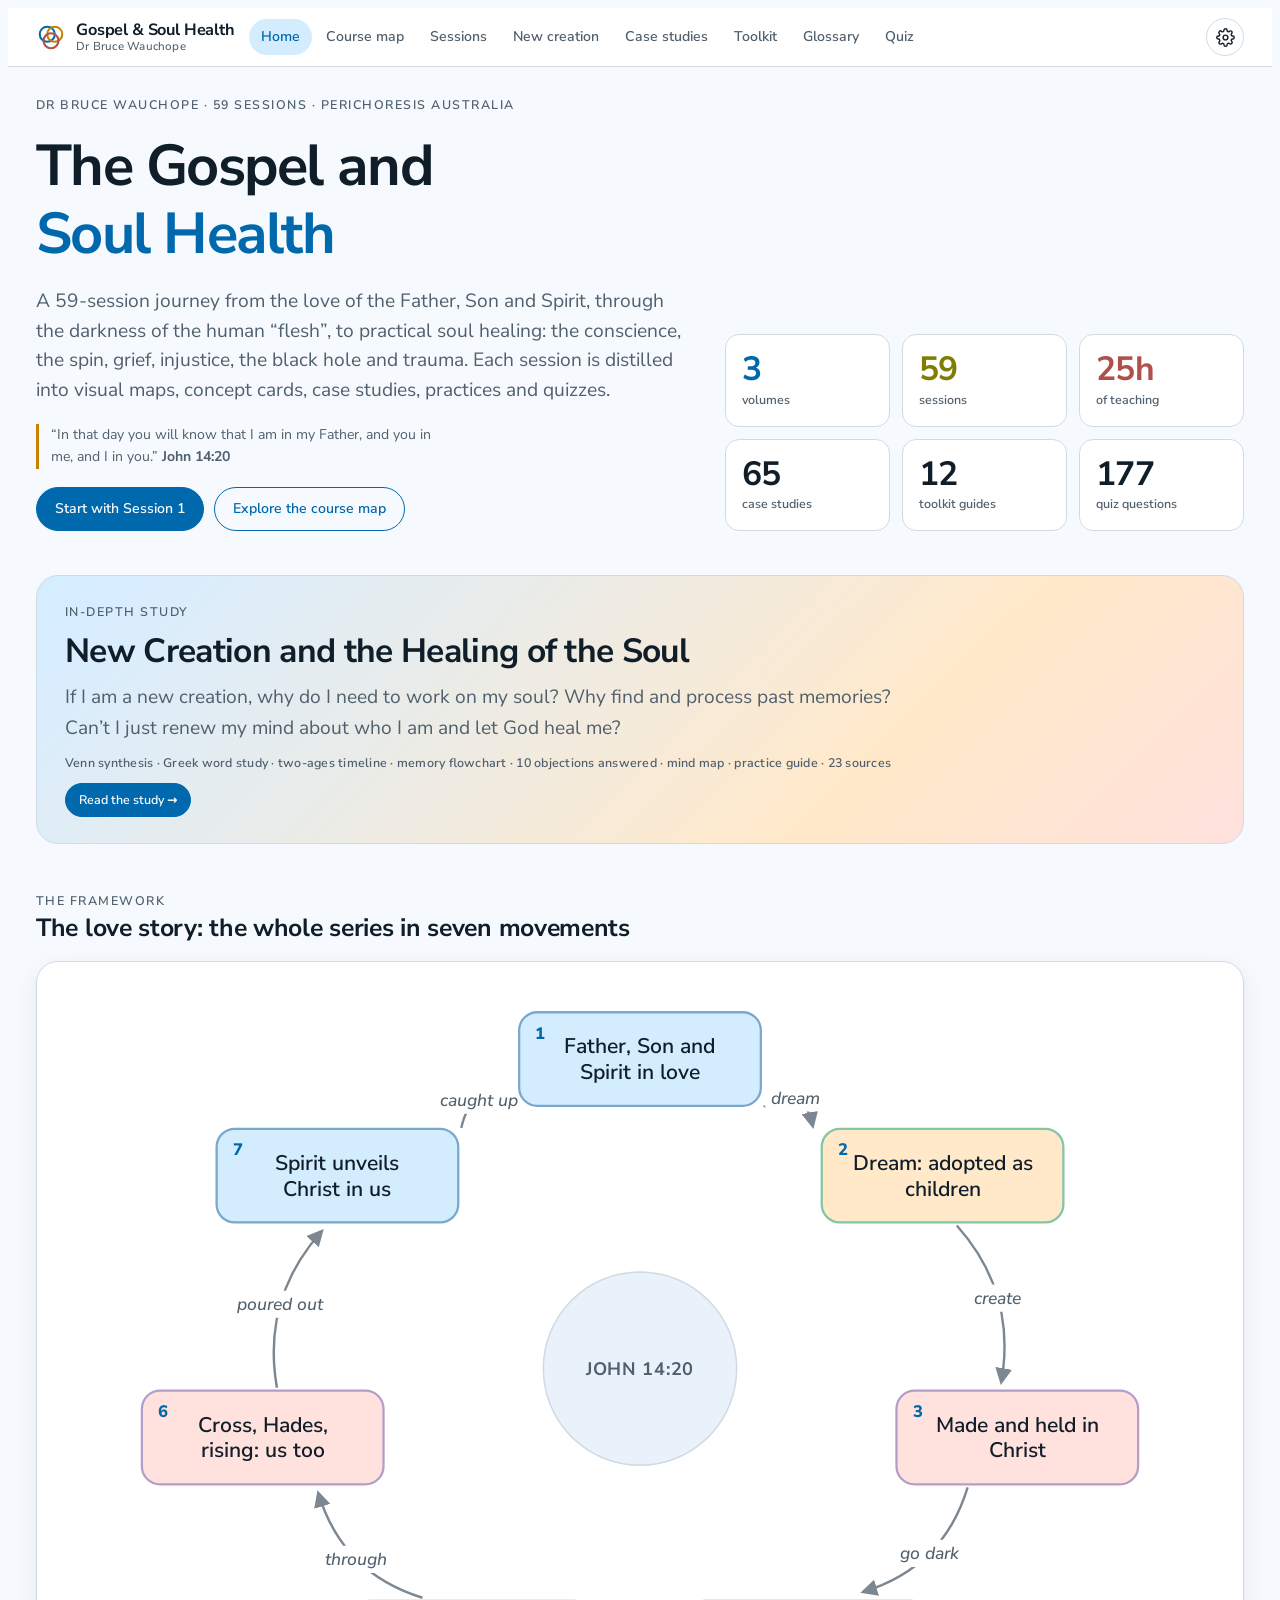
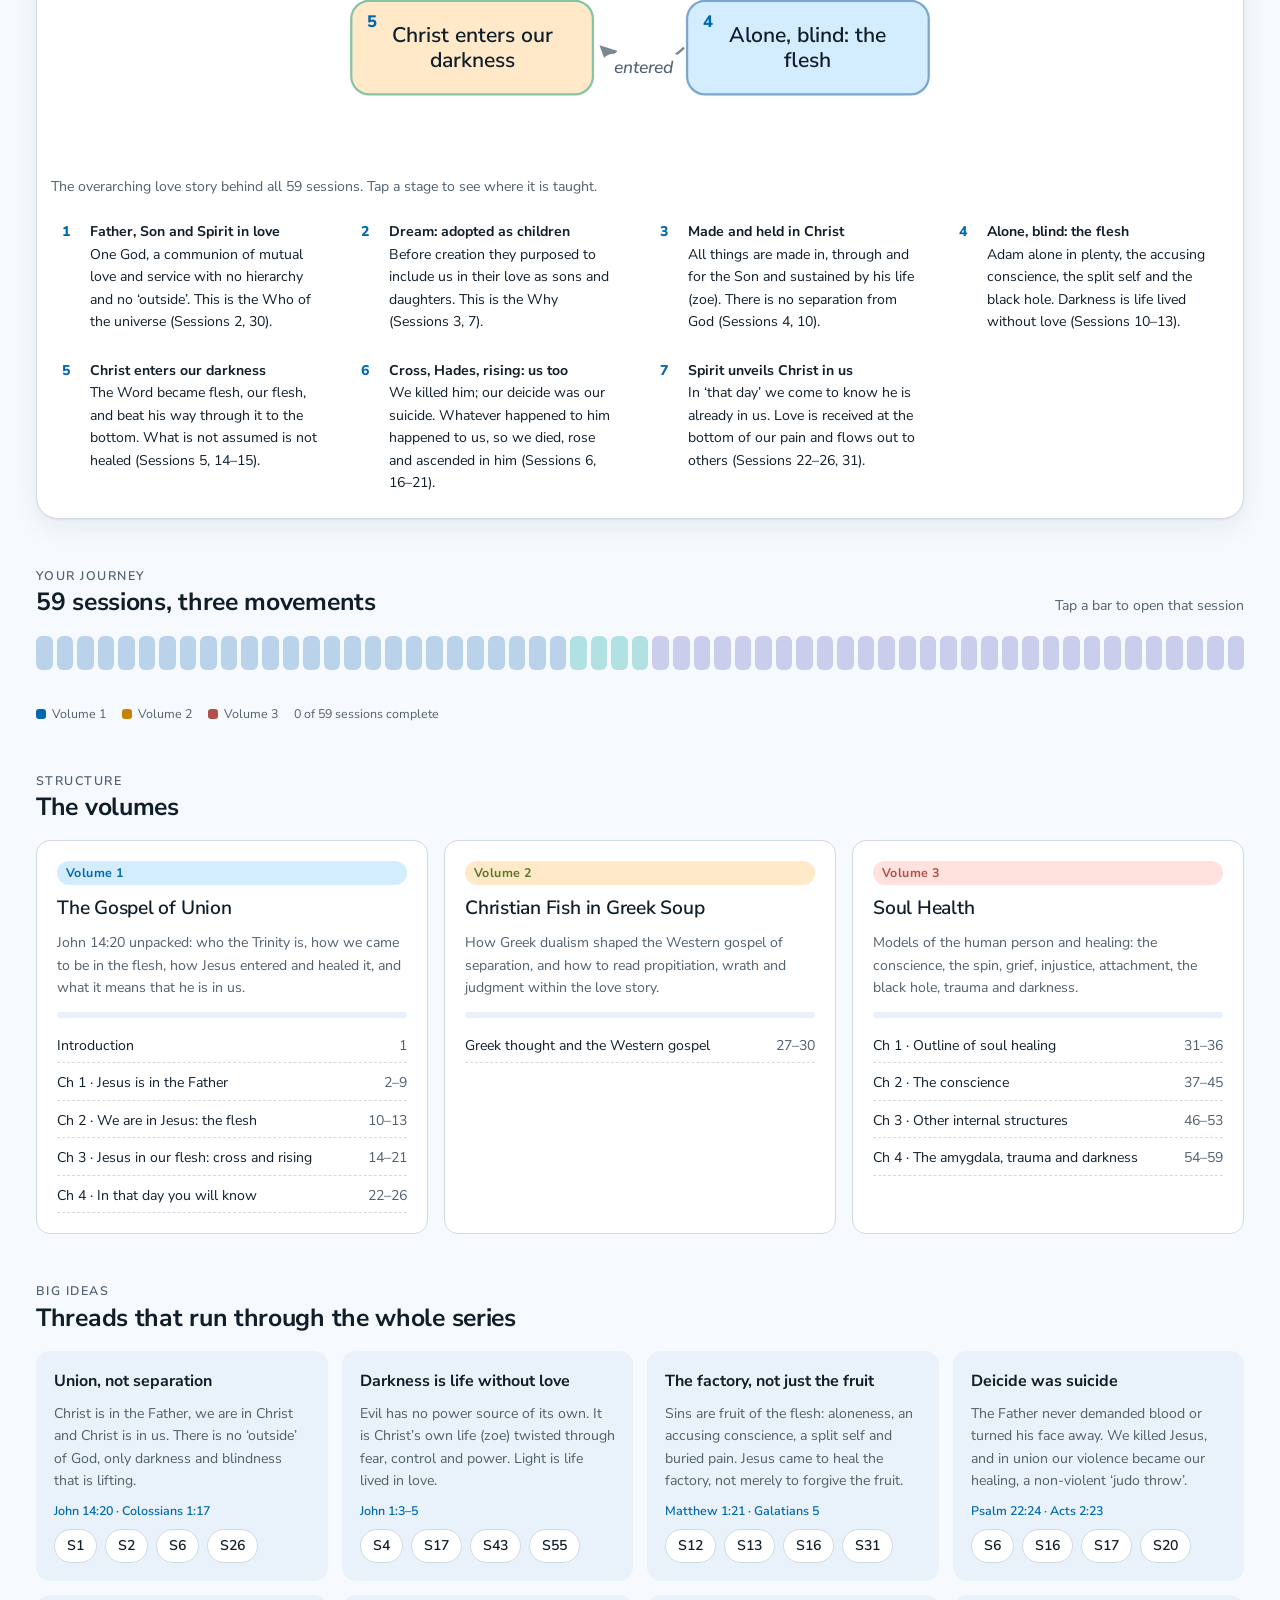
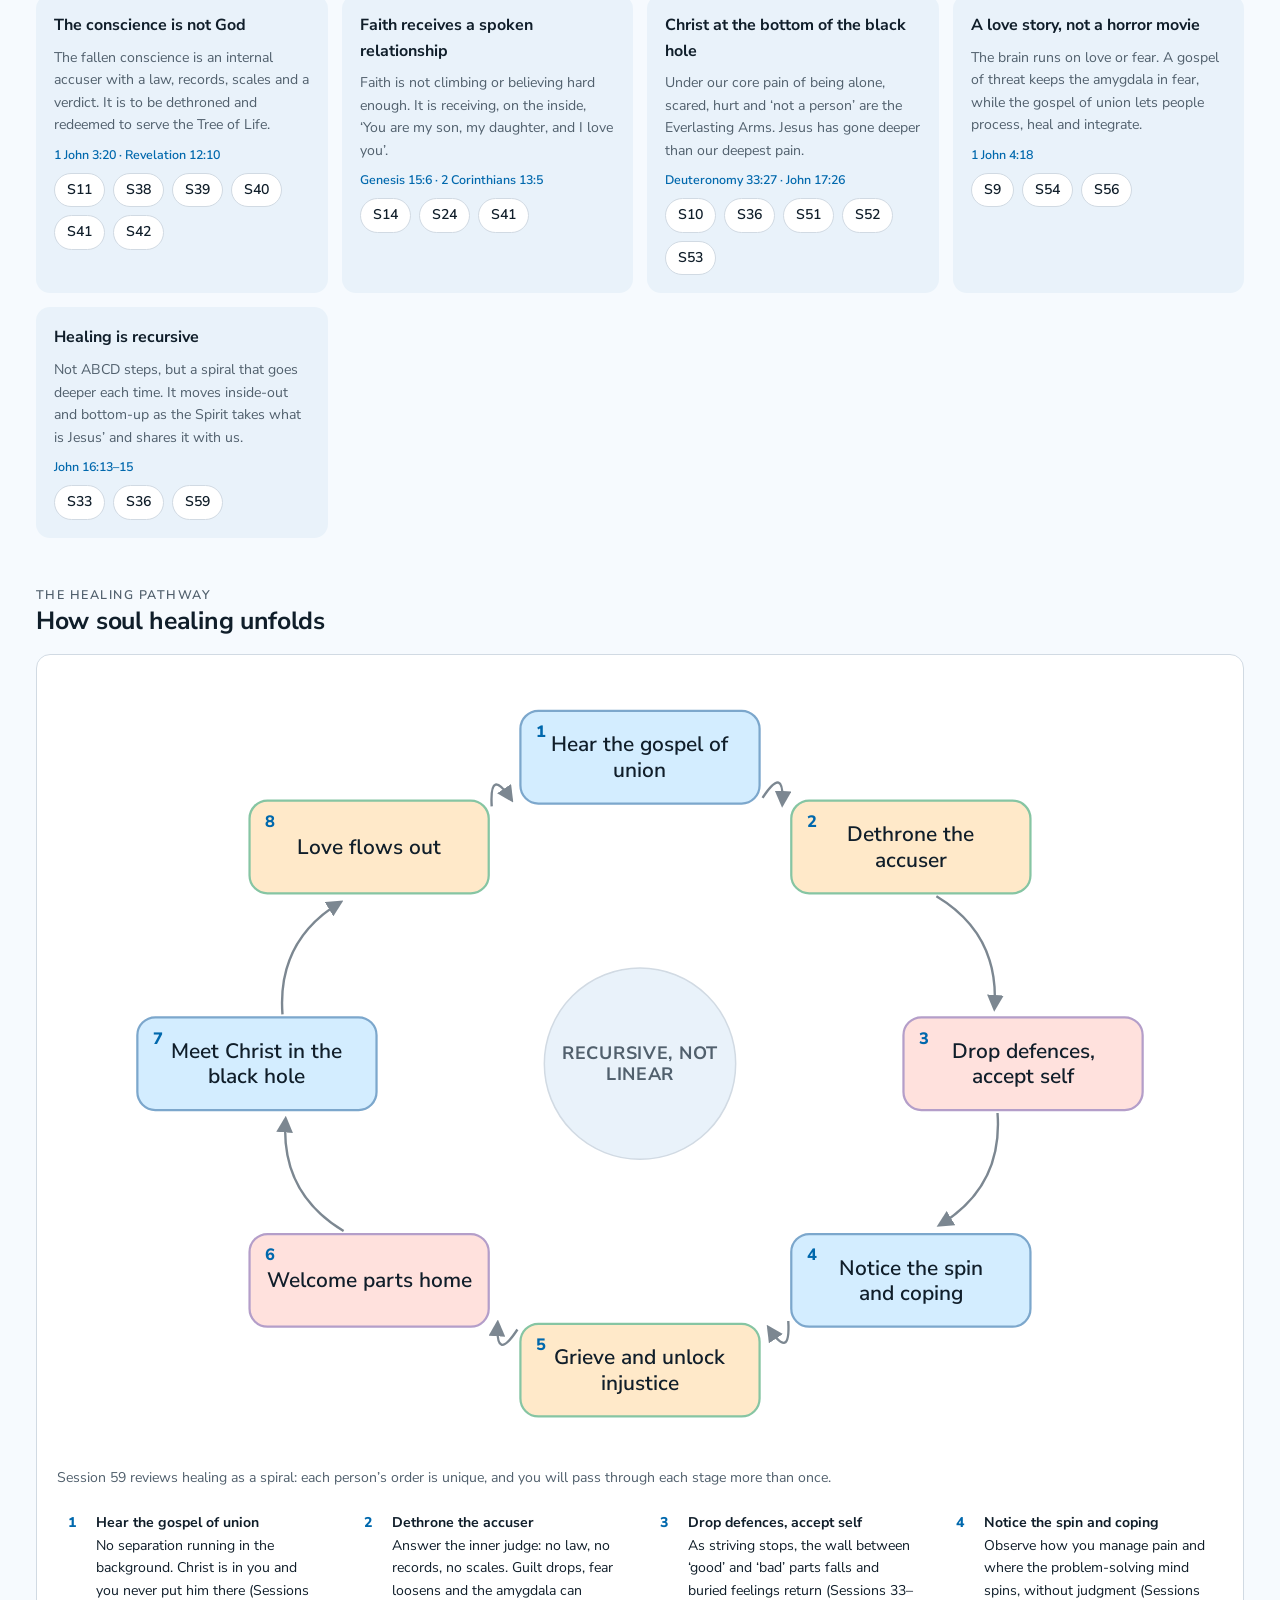
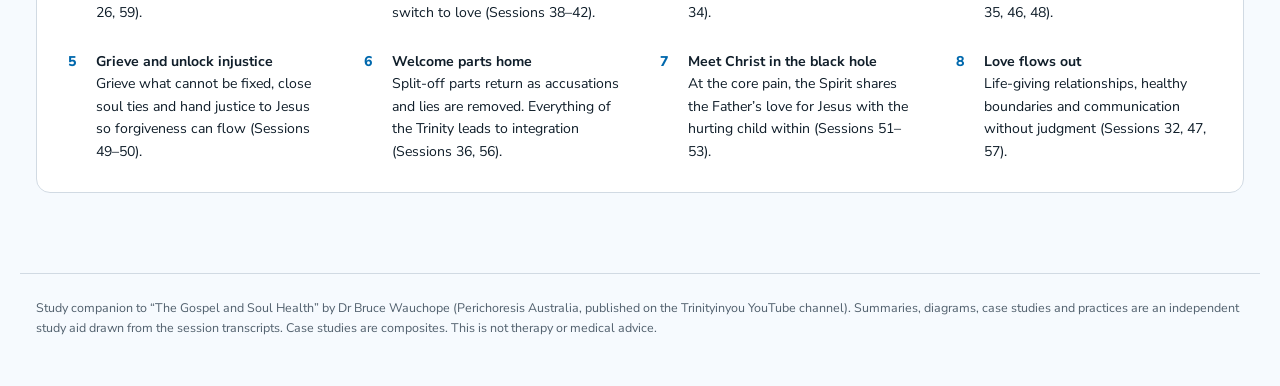
==== commit dd3e8db9: "Add in-depth study: New Creation and the Healing of the Soul Answers "if we are a new creation, why " ====
--- a/index.html
+++ b/index.html
@@ -344,7 +344,7 @@
 .sess-head h1 { font-size: var(--fs-2xl); letter-spacing: -0.02em; }
 .sess-meta { display: flex; flex-wrap: wrap; gap: 8px 14px; align-items: center; font-size: var(--fs-sm); color: var(--muted); }
 .jump { display: flex; gap: 6px; flex-wrap: wrap; position: sticky; top: calc(env(safe-area-inset-top, 0px) + 62px); z-index: 5; background: var(--bg); padding-block: 8px; }
-@media (max-width: 760px) { .jump { top: calc(env(safe-area-inset-top, 0px) + 98px); } }
+@media (max-width: 760px) { .jump { top: calc(env(safe-area-inset-top, 0px) + 98px); flex-wrap: nowrap; overflow-x: auto; scrollbar-width: none; } .jump::-webkit-scrollbar { display: none; } .jump .chip { flex-shrink: 0; } }
 .block { display: grid; gap: 16px; scroll-margin-top: 140px; }
 .block > h2 { display: flex; align-items: center; gap: 10px; }
 .block > h2 .glyph { width: 30px; height: 30px; border-radius: 9px; display: inline-grid; place-items: center; background: var(--accent-soft); color: var(--accent); flex-shrink: 0; }
@@ -462,6 +462,134 @@
 }
 .fade-in { animation: fadeIn .35s ease both; }
 @keyframes fadeIn { from { transform: translateY(6px); } to { transform: none; } }
+
+/* ---------- In-depth study: New creation ---------- */
+.feature-study {
+  display: grid; gap: 10px; text-decoration: none; color: var(--fg); padding: 26px 28px; border-radius: 22px;
+  background: linear-gradient(135deg, var(--accent-soft), var(--warm-soft) 70%, var(--third-soft));
+  border: 1px solid var(--line);
+}
+.feature-study h2 { font-size: var(--fs-2xl); letter-spacing: -0.02em; }
+.feature-study p { max-width: 70ch; font-size: var(--fs-lg); color: var(--muted); }
+.feature-study .fs-meta { font-size: var(--fs-xs); font-weight: 600; color: var(--muted); letter-spacing: .02em; }
+.feature-study .btn { justify-self: start; }
+.feature-study:hover h2 { color: var(--accent); }
+.deeper { display: grid; gap: 2px; padding: 14px 18px; border-radius: var(--radius); background: var(--warm-soft); text-decoration: none; color: var(--fg); border: 1px solid color-mix(in oklch, var(--warm) 35%, transparent); }
+.deeper span:last-child { font-size: var(--fs-sm); color: var(--muted); }
+.deeper:hover b { color: var(--accent); }
+
+.study { display: grid; gap: 52px; max-width: 1100px; }
+.study-hero { display: grid; gap: 20px; }
+.study-hero h1 { font-size: var(--fs-3xl); letter-spacing: -0.03em; max-width: 18ch; }
+.study-q { margin: 0; padding: 22px 26px; border-radius: 20px; background: var(--surface); border: 1px solid var(--line); display: grid; gap: 6px; }
+.study-q p { font-size: var(--fs-xl); font-weight: 600; line-height: 1.35; letter-spacing: -0.01em; max-width: 46ch; text-wrap: balance; }
+.study-a { display: grid; gap: 6px; max-width: var(--read); }
+.study-a p { font-size: var(--fs-lg); line-height: 1.6; }
+.pillars { display: grid; grid-template-columns: repeat(auto-fit, minmax(240px, 1fr)); gap: 14px; }
+.pillar { display: grid; gap: 8px; align-content: start; padding: 18px; border-radius: var(--radius); background: var(--surface-2); }
+.pillar b { font-size: var(--fs-xl); letter-spacing: -0.01em; }
+.pillar p { font-size: var(--fs-sm); color: var(--muted); }
+.tense { justify-self: start; font-size: var(--fs-xs); font-weight: 700; letter-spacing: .06em; text-transform: uppercase; padding: 3px 10px; border-radius: 999px; }
+.t-done { background: var(--accent-soft); color: var(--accent); }
+.t-ongoing { background: var(--third-soft); color: var(--third); }
+.t-both { background: var(--warm-soft); color: color-mix(in oklch, var(--warm) 65%, var(--fg)); }
+
+.fo { font-family: var(--font); color: var(--fg); font-size: 14px; line-height: 1.35; height: 100%; display: flex; flex-direction: column; gap: 4px; }
+.fo.center { align-items: center; text-align: center; justify-content: center; }
+.fo b { font-size: 17px; font-weight: 700; }
+.fo b.vc { color: var(--accent); font-size: 19px; }
+.fo span { font-size: 12.5px; color: var(--muted); font-weight: 600; }
+.fo ul { margin: 4px 0 0; padding-left: 16px; display: grid; gap: 3px; }
+.fo.center ul { list-style: none; padding: 0; }
+.venn svg { display: block; width: 100%; height: auto; max-width: 820px; margin: 0 auto; }
+.venn-a { fill: color-mix(in oklch, var(--accent) 16%, transparent); stroke: var(--accent); stroke-width: 1.5; }
+.venn-b { fill: color-mix(in oklch, var(--warm) 20%, transparent); stroke: var(--warm); stroke-width: 1.5; }
+
+.lenses { display: grid; grid-template-columns: repeat(2, minmax(0, 1fr)); gap: 16px; }
+@media (max-width: 760px) { .lenses { grid-template-columns: 1fr; } }
+.lens { display: grid; grid-template-columns: 44px 1fr; gap: 14px; padding: 20px; border-radius: var(--radius); background: var(--surface); border: 1px solid var(--line); }
+.lens-n { width: 40px; height: 40px; border-radius: 12px; display: grid; place-items: center; font-weight: 800; font-size: var(--fs-lg); background: var(--accent); color: var(--accent-ink); }
+.lens:nth-child(2) .lens-n { background: var(--warm); }
+.lens:nth-child(3) .lens-n { background: var(--third); }
+.lens:nth-child(4) .lens-n { background: var(--fg); color: var(--bg); }
+.lens p { font-size: var(--fs-sm); }
+.lens .src { font-size: var(--fs-xs); color: var(--muted); font-style: italic; }
+.scroll-x { overflow-x: auto; }
+.wide-svg { display: block; min-width: 760px; width: 100%; height: auto; }
+.tl-axis { stroke: var(--line); stroke-width: 3; }
+.tl-ev circle { fill: var(--surface); stroke: var(--muted); stroke-width: 2.5; }
+.tl-ev.key circle { fill: var(--accent); stroke: var(--accent); }
+.tl-ev.now circle { fill: var(--third); stroke: var(--third); }
+.tl-lab b { font-size: 12.5px; line-height: 1.25; }
+.tl-lab span { font-size: 11px; font-weight: 500; }
+.tl-old { fill: var(--surface-2); stroke: var(--line); }
+.tl-new { fill: var(--accent-soft); stroke: color-mix(in oklch, var(--accent) 40%, transparent); }
+.tl-band-text { font-family: var(--font); font-size: 12.5px; font-weight: 700; fill: var(--muted); }
+.tl-band-text.new { fill: var(--accent); }
+.tl-overlap { fill: color-mix(in oklch, var(--third) 10%, transparent); stroke: var(--third); stroke-dasharray: 5 5; }
+.tl-ol-text { font-family: var(--font); font-size: 12px; font-weight: 700; fill: var(--third); letter-spacing: .04em; }
+
+.words { display: grid; grid-template-columns: repeat(auto-fill, minmax(280px, 1fr)); gap: 14px; }
+.word { display: grid; gap: 8px; align-content: start; padding: 18px; border-radius: var(--radius); background: var(--surface); border: 1px solid var(--line); font-size: var(--fs-sm); }
+.word-head { display: flex; justify-content: space-between; align-items: center; gap: 8px; flex-wrap: wrap; }
+.greek { font-size: 1.45rem; font-family: "Gentium Plus", "Times New Roman", serif; color: var(--accent); }
+.word .chip { justify-self: start; font-size: var(--fs-xs); }
+.word-gram { padding: 8px 10px; border-radius: var(--radius-sm); background: var(--surface-2); font-size: var(--fs-xs); }
+
+.gallery { display: grid; grid-template-columns: repeat(auto-fill, minmax(300px, 1fr)); gap: 16px; }
+.gal { display: grid; gap: 12px; align-content: start; padding: 20px; border-radius: var(--radius); background: var(--surface); border: 1px solid var(--line); }
+.gal-flow { list-style: none; margin: 0; padding: 0; display: grid; gap: 0; }
+.gal-flow li { position: relative; padding: 0 0 12px 22px; font-size: var(--fs-sm); }
+.gal-flow li::before { content: ""; position: absolute; left: 4px; top: 6px; width: 10px; height: 10px; border-radius: 50%; background: var(--bad); }
+.gal-flow li:nth-child(2)::before { background: var(--warm); }
+.gal-flow li:nth-child(3)::before { background: var(--good); }
+.gal-flow li:not(:last-child)::after { content: ""; position: absolute; left: 8px; top: 18px; bottom: 0; width: 2px; background: var(--line); }
+.gal-flow span { display: block; font-size: var(--fs-xs); font-weight: 700; text-transform: uppercase; letter-spacing: .08em; color: var(--muted); }
+.gal-lesson { font-weight: 600; font-size: var(--fs-sm); padding: 10px 12px; border-radius: var(--radius-sm); background: var(--accent-soft); }
+
+.objections summary { align-items: start; }
+.obj-sum { display: grid; grid-template-columns: 32px 1fr; gap: 12px; }
+.obj-n { width: 30px; height: 30px; border-radius: 50%; display: grid; place-items: center; background: var(--bad-soft); color: var(--bad); font-weight: 800; font-size: var(--fs-xs); }
+.obj-sum b { display: block; font-size: var(--fs-md); }
+.obj-sum small { display: block; font-size: var(--fs-xs); color: var(--muted); font-weight: 500; }
+.obj-sum em { display: block; font-style: normal; font-weight: 500; font-size: var(--fs-sm); color: var(--good); margin-top: 4px; }
+.grant { padding: 12px 14px; border-radius: var(--radius-sm); background: var(--warm-soft); display: grid; gap: 4px; font-size: var(--fs-sm); }
+
+.cmp { width: 100%; min-width: 680px; border-collapse: separate; border-spacing: 0; font-size: var(--fs-sm); background: var(--surface); border: 1px solid var(--line); border-radius: var(--radius); overflow: hidden; }
+.cmp th, .cmp td { padding: 12px 14px; text-align: left; vertical-align: top; border-bottom: 1px solid var(--line); }
+.cmp tbody tr:last-child th, .cmp tbody tr:last-child td { border-bottom: 0; }
+.cmp thead th { font-size: var(--fs-xs); text-transform: uppercase; letter-spacing: .06em; color: var(--muted); background: var(--surface-2); }
+.cmp tbody th { font-weight: 700; width: 16%; }
+.cmp .hl { background: var(--accent-soft); }
+.cmp thead .hl { color: var(--accent); }
+
+.mt-wrap svg { display: block; width: 100%; height: auto; }
+.mt-link { fill: none; stroke-width: 2.2; opacity: .6; }
+.mt-link.k1 { stroke: var(--accent); } .mt-link.k2 { stroke: var(--warm); } .mt-link.k3 { stroke: var(--third); }
+.mt-hub { fill: var(--accent); }
+.mt-hub-text b { color: var(--accent-ink); font-size: 18px; }
+.fo.mt-card { padding: 12px 14px; border-radius: 14px; background: var(--surface); border: 1.5px solid var(--line); gap: 6px; font-size: 12.5px; }
+.fo.mt-card.k1 { border-color: color-mix(in oklch, var(--accent) 55%, var(--line)); }
+.fo.mt-card.k2 { border-color: color-mix(in oklch, var(--warm) 60%, var(--line)); }
+.fo.mt-card.k3 { border-color: color-mix(in oklch, var(--third) 55%, var(--line)); }
+.fo.mt-card b { font-size: 15px; }
+.fo.mt-card ul { margin: 0; gap: 4px; }
+.mt-outline { display: grid; gap: 10px; }
+.mt-root { justify-self: center; padding: 10px 18px; border-radius: 999px; background: var(--accent); color: var(--accent-ink); font-weight: 700; }
+.mt-branch { padding: 12px 14px; border-radius: var(--radius); border: 1.5px solid var(--line); background: var(--surface); font-size: var(--fs-sm); }
+.mt-branch.k1 { border-color: color-mix(in oklch, var(--accent) 55%, var(--line)); }
+.mt-branch.k2 { border-color: color-mix(in oklch, var(--warm) 60%, var(--line)); }
+.mt-branch.k3 { border-color: color-mix(in oklch, var(--third) 55%, var(--line)); }
+.mt-branch ul { margin: 6px 0 0; padding-left: 18px; display: grid; gap: 3px; }
+
+.guard { padding: 18px 20px; border-radius: var(--radius); background: var(--bad-soft); display: grid; gap: 8px; }
+.guard ul { margin: 0; padding-left: 20px; display: grid; gap: 6px; font-size: var(--fs-sm); }
+.reading { display: grid; grid-template-columns: repeat(auto-fit, minmax(300px, 1fr)); gap: 18px; }
+.read-group { display: grid; gap: 10px; align-content: start; }
+.read-group ul { list-style: none; margin: 0; padding: 0; display: grid; gap: 12px; }
+.read-group li { font-size: var(--fs-sm); padding-bottom: 10px; border-bottom: 1px solid var(--line); }
+.read-group li a { text-decoration: none; }
+.read-group li p { color: var(--muted); font-size: var(--fs-xs); margin-top: 3px; }
 
 </style>
 </head>
@@ -483,7 +611,7 @@
 <div class="settings" id="settings" role="dialog" aria-label="Display settings" hidden></div>
 <main id="app"></main>
 <footer class="foot">Study companion to “The Gospel and Soul Health” by Dr Bruce Wauchope (Perichoresis Australia, published on the Trinityinyou YouTube channel). Summaries, diagrams, case studies and practices are an independent study aid drawn from the session transcripts. Case studies are composites. This is not therapy or medical advice.</footer>
-<script>window.SOUL = {"sessions":[{"n":1,"videoId":"V-mYukU_25k","topic":"Gospel of union versus gospel of separation","vol":"v1","chapter":"c0","chapterName":"Introduction","minutes":28,"summary":"Bruce introduces the series as a presentation of the early church 'gospel of union', set against the Western 'gospel of separation', and applied to the brain, mental health and the healing of broken people. The framework comes from John 14:20 ('I am in my Father, you in me, and I in you') and John 17:26 ('that the love with which you loved me may be in them'). The series has three parts: the gospel and its non-negotiables, the story of how humanity came to be in the flesh (including the Western gospel's roots in Greek philosophy), and models of the human person and healing. He rejects a gospel that pictures the Father as a Molech demanding blood: the Father, Son and Spirit are good and loving, and we are the ones in darkness who struggle to receive love. The gospel is not morality but the person of Jesus Christ, already in us, bringing the Father's love to the bottom of our pain, our 'black hole' and our accusing conscience.","keyPoints":["Bruce has taught this material for more than 20 years. Since about 2018 he has found people suddenly able to grasp the 'gospel of union' in a way they could not before.","The series is aimed at people who work with broken people. It aims to be thoroughly Christological, starting from union and applying it to the brain, our being and mental health.","The Bible is not the Word of God; Jesus is. Scripture is the vital witness to the Word, and it is read through a Christ-centred hermeneutic in which not every verse carries equal weight.","John 14:20 describes a twofold union: we are in Christ and Christ is in us, and Christ is in the Father. 'Jesus Christ is in you and you never put him there.'","In John 17:26, just before his arrest, Jesus reveals his purpose: to go to the bottom of human darkness so that the Father's love for the Son might be in us. This is the foundation of inner healing.","The Western 'dodgy gospel' turns the Father into a Molech who needs his Son's blood. The reverse is true: the Father, Son and Spirit are beautiful and loving, and we are the dark ones who struggle to receive love.","The series has three parts: the gospel ('I in the Father', 'you in me', 'I in you'); 'Christian fish in Greek soup', on how Greek philosophy shaped the Western gospel; and models of human life and healing.","Focusing on sins is like picking fruit and ignoring the tree. Sins come from the flesh (Galatians 5), and Jesus came to save people from their sins (Matthew 1:21), not merely to forgive them and leave them rotting.","Jesus entered our corrupted flesh and overcame it, not just as an example but so that he could share his victory and the Father's love with us from within.","We are in a love story, not a horror movie. 'Love framed in threat', as in the picture of Jesus knocking at the door with a hidden threat of wrath, is not the gospel.","Our conscience often accuses us wrongly. In the biblical story it entered through the serpent, and focusing on morality makes people worse (Romans 7).","Everyone has a 'black hole', an aching pain we defend against with anger and avoidance. At the bottom of it we find Jesus, who has gone deeper than our deepest pain."],"keyTerms":[{"term":"Gospel of union","definition":"The early church gospel: humanity is already included in Christ, who is in the Father and in us."},{"term":"Gospel of separation","definition":"The Western framing in which God and humanity are separated and the Father must be appeased by blood."},{"term":"Hermeneutic","definition":"The critical path of assumptions by which Scripture is read; here, one centred on Jesus Christ."},{"term":"Non-negotiables","definition":"Foundational convictions Bruce will not let go of, used as the lens for reading Scripture."},{"term":"The flesh","definition":"Human existence in which we do not know the Father, Son and Spirit; the 'tree' from which sins grow."},{"term":"Black hole","definition":"A deep, seemingly bottomless ache in the soul that we surround with defences."},{"term":"Accusing conscience","definition":"An inner judge that whips us, often wrongly. Bruce traces its origin to the serpent rather than to God."},{"term":"Molech image","definition":"The distorted picture of the Father as a deity demanding his Son's blood before he can cope with us."}],"scriptures":["John 14:20","John 17:26","Romans 1:16","Matthew 1:21","Galatians 5:19-21","Ephesians 3:10","Romans 7","Revelation 3:20"],"quotes":["Jesus Christ is in you and you never put him there.","This ain't the Word of God. Jesus is the Word of God, but this is the witness to the Word.","We are in a love story, not a horror movie.","When you go to the bottom of your black hole, who will you find? Jesus."],"diagram":{"type":"flow","title":"Map of the series (John 14:20)","nodes":[{"id":"a","label":"I am in my Father","detail":"Who the Trinity is and what they want: love and oneness."},{"id":"b","label":"You are in me","detail":"Creation and the formation of our flesh."},{"id":"c","label":"I am in you","detail":"The incarnation into our corrupted flesh, and its overcoming."},{"id":"d","label":"Christian fish, Greek soup","detail":"How Greek philosophy shaped the Western gospel of separation."},{"id":"e","label":"Models of healing","detail":"Mental health and soul healing as the Father's love reaches our pain."}],"edges":[{"from":"a","to":"b","label":"creates"},{"from":"b","to":"c","label":"entered by"},{"from":"c","to":"d","label":"obscured by"},{"from":"d","to":"e","label":"recovered in"}],"note":"The series moves from the Trinity, through creation and incarnation, to how the gospel was distorted and how healing happens."},"caseStudy":{"title":"The volunteer with a cruel inner critic","scenario":"Priya, 35, serves at her church and is known for being reliable. Inside, she hears a constant critical voice telling her she is never good enough and that God is barely tolerating her. Whenever a friend asks about her childhood, she changes the subject or becomes irritable. She is exhausted and starting to wonder whether faith is worth it.","analysis":"Priya is living inside 'love framed in threat'. Her accusing conscience feels like God's voice, and she is defending her 'black hole' of pain with avoidance and irritation. Bruce's gospel of union says Christ is already in her, carrying the Father's love, and has gone deeper than her deepest pain. Healing does not come through more morality but through receiving that love.","pathway":["Learn to name the critical voice as her conscience rather than automatically as God's voice.","Pray the 'Holy Spirit, unveil Christ in me' prayer slowly each morning.","Meditate on John 17:26: the Father's love for Jesus is meant to be in her.","With a trusted counsellor, gently approach the painful places she has been guarding, at her own pace.","Rest from extra church duties for a season, so that her worth isn't tied to performance."]},"practices":[{"name":"Union breath prayer","how":"Breathe in on 'I in my Father', hold on 'you in me', breathe out on 'I in you'. Repeat for three minutes."},{"name":"Check the accuser","how":"When your conscience condemns you, write the accusation down and ask: 'Does this sound like the Father Jesus revealed?'"},{"name":"Unveiling prayer","how":"Pray daily: 'Holy Spirit, help me see Christ in me, walk in love not fear, and in relationship not judgment.'"}],"reflection":["Was the gospel you received more like a love story or a horror movie? How has that shaped you?","What would change if you truly believed Christ is already in you and you never put him there?","What defences do you put up around your own 'black hole' of pain?"],"quiz":[{"q":"Which verse provides the framework for the whole series?","options":["John 3:16","Romans 8:28","John 14:20","Galatians 2:20"],"answer":2,"explain":"'I am in my Father, you in me, and I in you' structures the series."},{"q":"According to Bruce, why is focusing on sins insufficient?","options":["Sins are not real","It is like picking fruit and ignoring the tree of the flesh","Only big sins matter","Sins are already forgiven so they don't matter"],"answer":1,"explain":"Sins are fruit of the flesh, so Jesus saves us from the root, not just the fruit."},{"q":"What does Bruce say we find at the bottom of our 'black hole'?","options":["Jesus","Nothing","Our true self apart from God","Judgment"],"answer":0,"explain":"Jesus has gone to the bottom of human pain, and there is nothing deeper than him."}]},{"n":2,"videoId":"VT5ZbibGjTc","topic":"The Trinity's love and indivisible oneness","vol":"v1","chapter":"c1","chapterName":"Ch 1 · Jesus is in the Father","minutes":32,"summary":"Using John 14:20 as the framework for the series, Bruce begins laying down eight 'non-negotiables', drawn from the prologue of John's Gospel. The first is the love of, in and between Father, Son and Spirit together with their indivisible union and oneness: the 'Who' of the universe. Because all things were made through the Word and the life in all things is his life, there is no 'outside' of God and no possibility of separation from him; we live in union with, yet distinct from, that life. Darkness is life without love, which twists the flow of Christ's life into power, hierarchy and control. God's holiness is the uniqueness of the love between the Father, Son and Spirit, and his 'wrath' is the frustration of a Father who wants his children home. The Father never turned his face from the Son, even on the cross, and the Trinity relates by mutual service, not hierarchy.","keyPoints":["John 14:20 ('I am in my Father, you in me, and I in you') is the structure for the whole series, which will build towards eight non-negotiables taken from John's prologue.","The first non-negotiable is the love of, in and between Father, Son and Spirit and their indivisible union and oneness. Bruce will not give ground on any doctrine that splits the Father from the Son.","'In the beginning' (arche) means before creation and in the source. The Word was face to face with God, so God is persons in relationship. Bruce acts this out with three volunteers standing arm in arm in a circle.","Since all things were made through the Word and are held within the Trinity, there is no outside to God, God has no boundary, and separation from God is impossible.","Following the early church's reading of John 1:3-4 ('that which was made, in him was life'), the life flowing through every person, even the worst tyrants, is Christ's life. We participate in it. We don't own it.","This is perichoresis, not pantheism: we are in union with that life yet remain distinct, so we can turn the flow of God's goodness towards evil.","Love gives life. Life that participates with love is in light. Life that refuses love and does what it wants is darkness, which still has energy, direction and intention.","Darkness cannot comprehend the light because, focused on life, power, hierarchy and control, it cannot see love. So when God came as a human, we killed him.","Love will hold a person who screams against it until they begin to receive love, because there is no other way. The Father wants every person and every part of every person ('let not one scrap be lost').","The Word became sarx (flesh), the worst of human corruption, so that he could change things from the bottom up, holding the parts of us we hate with 'the everlasting arms' underneath.","Holiness means unique and set apart: the love between the Father, Son and Spirit is like nothing else. God's 'wrath' is the frustration of a Father whose children won't come home and hug back.","On the cross Jesus quoted the first line of Psalm 22, which goes on to say God has not hidden his face. The Father never turned away from the Son. Within the Trinity, persons serve one another rather than ruling by hierarchy."],"keyTerms":[{"term":"Non-negotiables","definition":"Eight foundational convictions drawn from John's prologue on which Bruce will not give ground; the first is the Trinity's love and indivisible oneness."},{"term":"Perichoresis","definition":"Mutual indwelling: union with distinction. We are in union with Christ's life flowing through us, yet remain distinct persons (not pantheism)."},{"term":"Arche (beginning)","definition":"Before creation; the source from which all things came."},{"term":"Zoe","definition":"The life of Jesus that flows through and holds together the whole universe."},{"term":"Darkness","definition":"Life without love: our use of Christ's life for self, expressed as power, hierarchy and control."},{"term":"Sarx","definition":"Flesh: the corrupted human condition that the Word entered so he could heal humanity from the bottom up."},{"term":"Holiness","definition":"Uniqueness and set-apartness, chiefly the unique love between Father, Son and Spirit."},{"term":"Wrath","definition":"The Father's frustration and grief that his children reject relationship, not a desire to punish."}],"scriptures":["John 14:20","John 1:1-18","2 Corinthians 5:21","Habakkuk 1:13","Habakkuk 2:4","John 17:26","Deuteronomy 33:27","Psalm 22:1","Psalm 22:24","John 3:35","John 5:20","Deuteronomy 6:4","Psalm 110:1","Mark 10:42-45","Hebrews 10:38","John 6:12","Matthew 3:10"],"quotes":["We're starting from a position where there can be no outside to God, and we are in God.","Love gives life.","It will hold you while you scream, and love you, until you begin to receive love, because there isn't another way.","Jesus never prayed 'God'; he prayed Abba, he prayed Dad."],"diagram":{"type":"flow","title":"From Trinitarian love to light or darkness","nodes":[{"id":"a","label":"Father, Son, Spirit","detail":"Persons in face-to-face love and indivisible oneness."},{"id":"b","label":"Love gives life","detail":"Out of their love, all creation is made through the Word."},{"id":"c","label":"Christ's life in all","detail":"The life in every person is his zoe; there is no outside to God."},{"id":"d","label":"Life with love = light","detail":"Participating with love, we walk in the light."},{"id":"e","label":"Life without love = darkness","detail":"Twisting his life for self, which leads to power, hierarchy and control."},{"id":"f","label":"Love holds and waits","detail":"The Word enters the flesh and holds us until we receive love."}],"edges":[{"from":"a","to":"b","label":"overflows"},{"from":"b","to":"c","label":"flows into"},{"from":"c","to":"d","label":"received"},{"from":"c","to":"e","label":"twisted"},{"from":"e","to":"f","label":"met by"},{"from":"f","to":"d","label":"draws into"}],"note":"The life in everyone comes from the Trinity's love. Light or darkness depends on whether that life takes part in love, and love pursues us even in our darkness."},"caseStudy":{"title":"The manager who has to be in control","scenario":"Mark, 44, runs a team at work and a small church ministry. He micromanages both, feels anxious whenever someone else gets credit, and privately believes God is disappointed in him and keeping his distance. When his teenage son pulls away, Mark tightens the rules. He feels he is working harder and harder just to stay acceptable.","analysis":"In Bruce's framework, Mark has life without a felt experience of love, so he falls back on power, hierarchy and control to hold life together. His picture of a distant, holy-means-angry God is the opposite of a Father who never turns his face away and whose 'wrath' is longing for his children. Because Mark is already held inside the Trinity's life, the cure is not more control but receiving love.","pathway":["Read John 1:1-18 slowly and notice that he already lives inside a life that flows from love.","Replace 'God is disappointed' with John 14:20 as a daily reminder: he is in Christ, and Christ is in the Father.","Practise serving rather than ruling: ask one team member each week, 'How can I help you succeed?'","Approach his son with curiosity and warmth instead of tighter rules, and name his own fear honestly.","Talk with a trusted pastor or counsellor about the anxiety that drives his need for control."]},"practices":[{"name":"Circle of three","how":"Picture the Father, Son and Spirit arm in arm, then picture yourself placed in the middle. Stay with that image for two minutes and notice what you feel."},{"name":"Life-flow awareness","how":"Several times a day, notice your breath and heartbeat as a life you receive rather than generate. Say quietly, 'Your life, flowing through me.'"},{"name":"Serve, don't rule","how":"In one relationship this week, deliberately take the servant's place (Mark 10:42-45) where you would usually take charge."}],"reflection":["Where in your life do you secretly believe there is an 'outside' to God's presence?","When you feel unloved, how do you reach for control, power or performance instead?","How does 'wrath as a Father longing for his children' change the way you picture God's holiness?"],"quiz":[{"q":"What is the first non-negotiable Bruce lays down?","options":["God's sovereignty over history","The love between Father, Son and Spirit and their indivisible oneness","The authority of the church","Personal holiness and obedience"],"answer":1,"explain":"He begins with the 'Who': the love in and between the Trinity and their indivisible union."},{"q":"According to Bruce, what is 'darkness'?","options":["Places where God is absent","A separate evil power equal to God","Life without love, which twists Christ's life towards control","Lack of correct doctrine"],"answer":2,"explain":"Darkness still has Christ's life flowing in it but refuses love, so it becomes power and control."},{"q":"How does Bruce interpret Jesus' cry 'My God, my God, why have you forsaken me?'","options":["He was quoting Psalm 22, which goes on to say God did not hide his face","The Father turned away because he could not look on sin","Jesus lost his faith on the cross","The Spirit left Jesus at that moment"],"answer":0,"explain":"Hearers would have known all of Psalm 22, which says God has not turned his face away (v. 24)."}]},{"n":3,"videoId":"roMIWaXJ8zY","topic":"The pre-creation dream: adopted as children","vol":"v1","chapter":"c1","chapterName":"Ch 1 · Jesus is in the Father","minutes":19,"summary":"Bruce first clarifies that we are never without Christ: the whole universe is held together by his life (zoe), even though in our darkness we experience God as coming from outside. No one knows the Father except the Son, yet the Father, Son and Spirit are in everyone, so the problem lies in human blindness, not in God. He then lays down the second non-negotiable, 'the Why': before creation, the Father, Son and Spirit purposed to include us in their love as sons and daughters, a grace given in Christ 'before time began'. That pre-creation purpose is the backdrop against which everything in creation, including God's wrath, must be measured. Jesus died not to satisfy an angry Father but because we killed him; he submitted to us so that he could reach the bottom of human darkness and bring the Father's love into every person. Our calling and identity is to be placed in the middle of the Trinity's flow of love.","keyPoints":["We are never without Christ. All things are held together by his zoe, though in our darkness the Spirit seems to come from outside.","'No one knows the Father except the Son' (Matthew 11, Luke 10, John 1, 6, 7). Yet the Trinity is in everyone, so the problem is human blindness, not a problem with Dad.","The Father, Son and Spirit are one yet distinct, and love needs distinction: love doesn't happen in porridge.","The second non-negotiable is the Why: the Trinity's purpose for creation is children. They want relationship with distinct beings, all held within them.","Titus 1:2 says eternal life, which is knowing the Father and the Son (John 17:3), was promised before time began, not after we confessed or were baptised.","2 Timothy 1:9-10 says we were saved and called by grace given in Christ before time began, not according to our works, and Christ has abolished death.","Ephesians 1:4-5: we were chosen in him before the foundation of the world and predestined for adoption as children.","This pre-creation purpose is the measure for everything that happens in creation, including God's wrath. Bruce compares it to his fussy levelling of a sloping yard, which only made sense once you knew he was building a playground for his kids.","Looking down on 'the dregs of humanity' is how the higher angelic powers speak. The Father, Son and Spirit love the bottom and go to the bottom.","Jesus died because we killed him and he submitted to us, so that he could reach every human and bring the Father's love. He did not die to satisfy an angry God.","The early church's Trinity diagrams show the flow of love: the Father loves the Son in the Spirit. Our calling is to be in the middle of that love (John 17:26).","Since Christ is underneath the darkest parts of us, we can move towards and even embrace parts of ourselves we fear. The gospel is about the heart and soul, not tithes and good behaviour."],"keyTerms":[{"term":"Zoe","definition":"The life of Christ that holds every person and the whole universe together."},{"term":"The Who","definition":"The first non-negotiable: Father, Son and Spirit, one and distinct, loving one another."},{"term":"The Why","definition":"The second non-negotiable: the pre-creation purpose to have sons and daughters included in the Trinity's love."},{"term":"Eternal life","definition":"Not mere endless existence but knowing the Father and the Son and receiving their love (John 17:3)."},{"term":"Pre-creation story","definition":"The Trinity's dream and decision, before time began, to include humanity in Christ."},{"term":"Holy calling","definition":"A calling 'not of this cosmos': the uncreated, loving call of the Trinity."},{"term":"Angelic perspective","definition":"The attitude of higher powers that despise humanity's weakness and cannot imagine God loving it."}],"scriptures":["John 1:3-4","John 1:18","Matthew 11:27","Luke 10:22","John 6:46","John 7:29","Titus 1:2","John 17:3","2 Timothy 1:9-10","Ephesians 1:4-5","John 12:50","John 17:2","John 17:26","John 8:12","Jeremiah 31:33","John 14:20","John 6:12"],"quotes":["Love doesn't happen in porridge. Love happens when you've got distinction.","Grace given to us in Christ Jesus. After I believed? No. Before time began!","Jesus died because we killed him, and he submitted himself to us.","Maybe those parts of me I'm scared of are loved and held by Jesus."],"diagram":{"type":"flow","title":"The pre-creation purpose as the backdrop","nodes":[{"id":"a","label":"Trinity's love","detail":"Father, Son and Spirit, one and distinct, loving each other."},{"id":"b","label":"Pre-creation dream","detail":"Before time began, grace and eternal life were given to us in Christ."},{"id":"c","label":"Creation held in Christ","detail":"All things exist inside the Trinity, sustained by Christ's zoe."},{"id":"d","label":"Human blindness","detail":"In the flesh we don't know the Father, and we judge God by our darkness."},{"id":"e","label":"Christ to the bottom","detail":"Jesus submits to our violence to reach every human."},{"id":"f","label":"Sons and daughters","detail":"We are placed in the middle of the Father's love for the Son."}],"edges":[{"from":"a","to":"b","label":"dreams"},{"from":"b","to":"c","label":"creates"},{"from":"c","to":"d","label":"but we are"},{"from":"d","to":"e","label":"met by"},{"from":"e","to":"f","label":"fulfils"}],"note":"Everything in creation is measured against the Trinity's purpose, set before time began, to adopt us as children."},"caseStudy":{"title":"\"Was I a mistake?\"","scenario":"Daniel, 28, grew up hearing that his birth was unplanned, and he has always felt like an inconvenience. He tries hard to be useful so that people will keep him around. When he fails, he concludes that God, like his family, only puts up with him. He avoids looking at his own feelings because they seem shameful.","analysis":"Daniel measures his worth by his circumstances and his performance. Bruce's second non-negotiable reverses this: before time began, the Father, Son and Spirit wanted Daniel as a son, and grace was given to him in Christ then, not according to his works. The pre-creation purpose, not his family story, is the true backdrop, and Christ is beneath even the parts of himself Daniel avoids.","pathway":["Read 2 Timothy 1:9 and Ephesians 1:4-5 daily for a month, putting his own name into them.","Name the story 'I'm an inconvenience' and set it against 'wanted before time began'.","Practise turning gently towards one difficult feeling a day, imagining Christ beneath it.","Notice the urge to earn his place, and choose one moment each week simply to receive instead.","Consider working through family-of-origin pain with a qualified counsellor."]},"practices":[{"name":"Before-time meditation","how":"Sit quietly and imagine the Father, Son and Spirit before creation, delighting in the idea of you. Say: 'I was wanted before anything began.'"},{"name":"Measure against the backdrop","how":"When something painful happens, ask: 'How does this look against the Trinity's purpose to include me as their child?'"},{"name":"Turning towards","how":"Choose a part of yourself you avoid, and prayerfully imagine Jesus holding it from underneath, for five minutes."}],"reflection":["How does knowing you were chosen 'before time began' affect the way you see your failures?","Where have you taken on the 'angelic' view that looks down on weak or broken people, including yourself?","What part of yourself might you begin to embrace if Christ is already holding it?"],"quiz":[{"q":"What is the second non-negotiable, 'the Why'?","options":["God's need for worship","Humanity's moral improvement","The Trinity's pre-creation purpose to have sons and daughters","Punishing evil"],"answer":2,"explain":"Before creation, the Trinity purposed to include us in their love as children."},{"q":"According to Titus 1:2, as Bruce reads it, when was eternal life promised?","options":["Before time began","After we confess our sins","At baptism","At the final judgment"],"answer":0,"explain":"God promised it before the ages began, independent of our actions."},{"q":"Why does Bruce say Jesus died?","options":["To pay off an angry Father","Because the Father turned away from sin","Because we killed him, and he submitted to reach the bottom of our darkness","Because the angels demanded it"],"answer":2,"explain":"Jesus submitted to human violence so that the Father's love could be in us."}]},{"n":4,"videoId":"K0kEAgW7HKI","topic":"Made and sustained in Christ's life","vol":"v1","chapter":"c1","chapterName":"Ch 1 · Jesus is in the Father","minutes":28,"summary":"Bruce argues that if we start from the wrong place, with our own constructs instead of the Trinity's identity and purpose, we end up with logical but meaningless 'gobbledygook', like typing with fingers one key off. The Word, the eternal Son, is the one in whom the love story will be completed. All things were made in, through and for him, and are sustained by his zoe; there is no 'outside' of God as Greek philosophy assumes. Following Cyril of Alexandria's reading of John 1:3-4, creation has the gift of Christ's life in it. Darkness is not the absence of light but blindness to love while Christ's life still flows; life lived in love makes more life, while life put through the 'blender' of our darkness makes death. Religion, a self-made light, is a great darkness, and Jesus came to penetrate our darkness in his own body and heal the split in humanity from within.","keyPoints":["Start from the wrong place and you get the wrong answer. Like typing with fingers shifted one key over, you produce orderly but meaningless 'gobbledygook' while feeling completely right.","Pre-creation scriptures are the blueprint for interpreting creation. Bruce's levelled playground made sense only once you knew the plan.","Greek philosophy puts God and matter in eternal separation. In truth, matter came out of nothing in the middle of God, and there is no outside to God.","The third non-negotiable: the Word (Yeshua, Jesus) is the one who becomes human and completes the love story, never without the Father and the Spirit.","The fourth non-negotiable: everything is made in, through, by and for the Word and is sustained by him. We do not have life in ourselves; the Trinity does.","Colossians 1:16 should read 'in him all things were created', not merely 'by him'. Cyril of Alexandria reads John 1:3-4 as 'that which came into being, in it was life'.","Creation has Christ's uncreated life in it. Bruce says this is needed for understanding biology and the 'field structures' of nature; it is perichoresis, not pantheism.","Darkness is not the absence of light. Christ's life flows in it, and it has intelligence, will and drive, but it is blind to love. Sexual desire acted on without love, for example, hurts people.","Life lived in love makes more life. Life lived in partial light makes partial life, and Christ's life put through the blender of our darkness makes death.","Darkness works like a judo throw, using the power of Christ's own life. The Trinity tolerates this and works from the bottom up because they want to be loved back, not obeyed through force.","Religion is a self-referential layer of darkness: broken cisterns (Jeremiah 2:13) and self-kindled sparks (Isaiah 50:11). The torment is the natural result of our own way, not the Father taking a stick to us.","Jesus penetrated our blindness in his own body to meet the Father and the Spirit within himself, healing the split in humanity ('the ruler of this world has nothing in me')."],"keyTerms":[{"term":"Zoe","definition":"Christ's uncreated life, given to and flowing through all creation."},{"term":"Perichoresis","definition":"Union with distinction: creation shares Christ's life without becoming God."},{"term":"Darkness","definition":"Blindness to love while Christ's life still flows; it has will, drive and intelligence."},{"term":"Religion","definition":"A self-referential, self-made light for climbing back to God; a 'great darkness'."},{"term":"Flesh","definition":"The 'factory' that twists Christ's life in darkness, which Jesus came to heal."},{"term":"Judo throw","definition":"Bruce's image for darkness using the power of Christ's own life to do harm."},{"term":"Sustained","definition":"Creation does not possess life in itself but is continually held and given life by the Son."}],"scriptures":["John 1:1-5","Colossians 1:16-17","Hebrews 11:3","Acts 17:28","Jeremiah 2:13","John 7:38","Isaiah 50:11","Luke 11:35","Matthew 6:23","Matthew 15:14","John 14:30"],"quotes":["If you start from the wrong place you'll end up with the wrong answer.","There is no separation. There is only blindness to the love, life and light of Father, Son and Spirit.","Life lived in love makes more life.","The false light of religion is the great darkness."],"diagram":{"type":"flow","title":"How Christ's life becomes life or death","nodes":[{"id":"a","label":"Zoe given","detail":"Christ's life flows into all creation and every person."},{"id":"b","label":"Lived in love","detail":"Participation with love is light."},{"id":"c","label":"More life","detail":"Life lived in love multiplies life."},{"id":"d","label":"Blind to love","detail":"Darkness: the life still flows, but love is not seen."},{"id":"e","label":"Death and religion","detail":"Life through our blender makes death; religion adds self-made light."},{"id":"f","label":"Christ heals within","detail":"Jesus penetrates our darkness in his body and shares his sight."}],"edges":[{"from":"a","to":"b","label":"received"},{"from":"b","to":"c","label":"makes"},{"from":"a","to":"d","label":"twisted"},{"from":"d","to":"e","label":"makes"},{"from":"e","to":"f","label":"met by"},{"from":"f","to":"b","label":"restores"}],"note":"The same life of Christ flows into everyone. Whether it produces life or death depends on whether it is lived in love."},"caseStudy":{"title":"Gifted but destructive","scenario":"Sam, 50, is a brilliant, driven entrepreneur. His energy and talent built a successful company, but his staff are burnt out, his marriage is strained, and he uses people to reach his goals. He attends church and is proud of his strict moral standards, yet feels empty and irritable. A health scare has forced him to slow down.","analysis":"In Bruce's terms, Sam's drive and gifts are Christ's zoe flowing through him, but lived without love they become a 'judo throw' that creates harm and death in relationships. His moralistic religion is a self-made light that keeps him blind. What's missing isn't capability but love; when that is received, the same capacities can flow towards life.","pathway":["Recognise that his energy and talent are received gifts rather than self-generated.","Ask his wife and staff honestly where his drive has hurt them, and listen without defending himself.","Replace moral self-assessment with the question: 'Is this lived in love?'","Build regular rest and reflection into his week as an act of receiving rather than producing.","Follow his doctor's advice and consider coaching or counselling around his work patterns."]},"practices":[{"name":"Life-or-death audit","how":"At day's end, note one place your energy was lived in love (more life) and one where it wasn't (death). Hand both to Christ."},{"name":"Received-life gratitude","how":"List five abilities or desires you have, and thank Christ for each as his life flowing through you."},{"name":"Spot the self-made sparks","how":"Ask where you rely on religious performance for security, and pray Isaiah 50:10-11 honestly."}],"reflection":["Where might you be starting from the wrong place and producing confident 'gobbledygook'?","Which of your strengths are currently being lived without love?","How does seeing religion as a possible darkness challenge your own practice?"],"quiz":[{"q":"How does Bruce define darkness?","options":["The absence of God's presence","Blindness to love while Christ's life still flows","Lack of intelligence","A separate evil substance"],"answer":1,"explain":"Darkness has life, drive and intention, but it cannot see love."},{"q":"Whose reading of John 1:3-4 does Bruce rely on?","options":["Martin Luther","John Calvin","Augustine","Cyril of Alexandria"],"answer":3,"explain":"Cyril's commentary reads 'that which came into being, in it was life'."},{"q":"What does 'life lived in love' produce, according to the session?","options":["More life","Religion","Partial light","Wrath"],"answer":0,"explain":"Love-filled life multiplies life; life lived in darkness makes death."}]},{"n":5,"videoId":"fci2ishsvCc","topic":"Incarnation: God entering our flesh and darkness","vol":"v1","chapter":"c1","chapterName":"Ch 1 · Jesus is in the Father","minutes":36,"summary":"Bruce recaps the first non-negotiables: the Trinity's love and oneness, their pre-creation purpose, and creation held together by Christ's zoe. He then turns to John 1:14, which he reads as 'the Word became flesh and dwelt in us'. No religious 'elevator' can lift the created into the uncreated: there is an event horizon that only God's stooping can cross, and the Western climbing model is rooted in neoplatonism rather than Hebraic union. Jesus came not as God sitting on top of a man but as God as man, fully entering our flesh, limitation and darkness, because 'whatever is not assumed is not healed'. Holding everything together, he still came as an embryo and as a vulnerable man, so we can stay human and abide rather than escape. Since no one knows the Father except the Son, Jesus is our only epistemological centre, and because of this union, whatever happens to him happens to us.","keyPoints":["Without non-negotiables, every verse carries the same weight and readers get lost. Jesus Christ is the critical path through Scripture because it is about him.","Because the Trinity is one, Jesus is with the Father and the Spirit in his humanity, his death, his ascension and his indwelling of us as the new Adam.","John 1:14 can be read 'the Word became flesh and dwelt in (en) us'. Grace and truth echo the Hebrew chesed (loving kindness) and emet (faithfulness).","There is an event horizon between the created and the uncreated. No spiritual elevator of confession, renouncing, rituals or holy living can climb it; sharing God's life requires God to stoop.","The climb-back-to-God model, with heaven above and matter and hell below, comes from neoplatonic Greek philosophy. The Hebraic view, Jesus' own, is union.","Jesus as Mediator is not placating an angry Father. He brings the Father's heart into our darkness, where we don't know we are loved.","The Trinity's wanting is not needy. They create out of fullness of love, not out of a black hole, unlike humans who ask partners to fix their emptiness.","Jesus came as God as man, not God on a man or God in a man's mind. He was fully human: hungry, tired, laughing, crying, angry, embodied.","Because God became fully human, we can 'abide' (remain): we can stay in our bodies and celebrate our humanity rather than escaping to reach God.","Christ entered both what the Trinity made (life) and what we made (darkness, living without love), while still holding the universe together, even as an embryo.","Gregory of Nazianzus: 'Whatever is not assumed is not healed.' Jesus went to the bottom of all human flesh, so the everlasting arms are under every abyss.","Since no one knows the Father except the Son (Matthew 11:27), creation, reason and Scripture read in darkness cannot reveal God without Jesus. 'If you've seen me, you've seen the Father.' Because of union, whatever happens to him happens to us."],"keyTerms":[{"term":"Incarnation","definition":"The Word becoming flesh: God as man, entering our limitation, corruption and darkness."},{"term":"Event horizon","definition":"The boundary between created and uncreated being, which only God's stooping can cross."},{"term":"Spiritual elevator","definition":"The religious attempt to climb from the created to God through rituals, morality or enlightenment."},{"term":"Chesed and emet","definition":"The Hebrew words behind 'grace and truth': God's loving kindness and faithfulness."},{"term":"Mediator","definition":"Jesus bringing the Father's heart into our darkness, not placating an angry God."},{"term":"Abide","definition":"To remain: to stay in our humanity and bodies rather than escaping, because God has come to us."},{"term":"Epistemological centre","definition":"Jesus as the only way of knowing the Father, since no one knows the Father but the Son."},{"term":"Dualism","definition":"The Western mindset of separation between God and creation, which blinds us to union."}],"scriptures":["John 1:14","Colossians 1:16-17","John 1:3-4","Acts 17:28","John 15:4","Ephesians 3:10","Deuteronomy 33:27","Hebrews 10:5","Matthew 11:27","Luke 10:22","John 1:18","John 6:46","John 7:29","John 14:9","John 14:20","John 17:26"],"quotes":["The Word became flesh and dwelt in us.","Whatever is not assumed is not healed. (Gregory of Nazianzus)","It's not about being good enough. It's about being loved!","Because of this union, whatever happens to him happens to us."],"diagram":{"type":"contrast","title":"Climbing up versus God stooping down","nodes":[{"id":"l1","label":"Separation assumed","detail":"God over there, the universe over here.","side":"left"},{"id":"l2","label":"Spiritual elevator","detail":"Confess, renounce, perform, to try to climb back to God.","side":"left"},{"id":"l3","label":"Escape the body","detail":"Matter is low, so we try to leave our humanity.","side":"left"},{"id":"l4","label":"Greek / neoplatonic","detail":"Rooted in pagan dualism.","side":"left"},{"id":"r1","label":"Union from the start","detail":"All things made and held in Christ.","side":"right"},{"id":"r2","label":"God stoops","detail":"The Word becomes flesh and dwells in us.","side":"right"},{"id":"r3","label":"Abide as human","detail":"Stay in your body; celebrate your humanity.","side":"right"},{"id":"r4","label":"Hebraic / Christ-centred","detail":"Jesus, a Jew, reveals the Father.","side":"right"}],"edges":[{"from":"l1","to":"l2"},{"from":"l2","to":"l3"},{"from":"r1","to":"r2"},{"from":"r2","to":"r3"}],"note":"The Western model tries to climb an impossible event horizon. The gospel of union says God has crossed it, coming all the way down into our flesh."},"caseStudy":{"title":"Trying to get 'spiritual enough'","scenario":"Leah, 40, has been through many spiritual programmes: fasting, early-morning prayer and retreats, each meant to get her closer to God. She feels ashamed of her body, her anxiety and her ordinary needs, and sees them as obstacles to holiness. When she gets sick or tired, she feels further from God. She has started to feel like a spiritual failure.","analysis":"Leah is on the 'spiritual elevator', trying to climb from the created to the uncreated, and she treats her humanity as the problem. Bruce's teaching on the incarnation says God has already stooped all the way down: Jesus got tired, hungry and wept, and whatever is not assumed is not healed. She can 'abide', remaining in her body and finding Christ there, instead of trying to escape it.","pathway":["Read the Gospels looking for Jesus' ordinary humanity: his tiredness, meals, tears and sleep.","Reframe spiritual disciplines as ways of resting in union, not rungs on a ladder.","Practise noticing God's presence in ordinary bodily moments such as eating, walking and resting.","When she feels anxious or ill, pray, 'Jesus, you have been here too.'","Seek medical and counselling support for her anxiety, and treat that care as part of honouring her humanity."]},"practices":[{"name":"Embodied abiding","how":"Take five minutes to notice your body (breath, weight, hands) and say, 'Christ became human like this; I can remain here.'"},{"name":"Ordinary Jesus reading","how":"Read one Gospel scene a day and note one human thing Jesus experienced."},{"name":"Bottom of the abyss","how":"When you feel a bottomless ache, picture the everlasting arms underneath it and breathe slowly for a minute."}],"reflection":["Where are you still trying to 'climb' to God rather than receiving a God who has stooped to you?","Which parts of your humanity have you treated as obstacles to God?","What changes if Jesus is the only one who truly knows the Father and he is in you?"],"quiz":[{"q":"What does Bruce say the Greek word in John 1:14 lets us read?","options":["The Word became a spirit","The Word dwelt above us","The Word became flesh and dwelt in us","The Word visited us briefly"],"answer":2,"explain":"He reads 'en' as 'in us', meaning Christ entered our flesh."},{"q":"Whose saying is 'Whatever is not assumed is not healed'?","options":["Gregory of Nazianzus","Augustine","C.S. Lewis","Leunig"],"answer":0,"explain":"The early church father Gregory of Nazianzus taught that Christ had to take on all of humanity to heal it."},{"q":"Why can't the 'spiritual elevator' work?","options":["People aren't trying hard enough","There is an event horizon between created and uncreated that only God's stooping crosses","God forbids prayer","The elevator only works for clergy"],"answer":1,"explain":"The created can't change its own nature, so God must come down to us."}]},{"n":6,"videoId":"Drzkyse6pxM","topic":"Union: whatever happened to Jesus happened to us","vol":"v1","chapter":"c1","chapterName":"Ch 1 · Jesus is in the Father","minutes":26,"summary":"Bruce sets out the sixth non-negotiable: because Christ makes and sustains all things and has entered both what the Trinity made and what we made (darkness), whatever happened to him as a human happened to us and to the whole human race. Our 'creation' of darkness is not a making but an omission: a blindness to the love that is still there. Jesus entered a split humanity and worked through its darkness to meet himself, the Father and the Spirit within, and he shares that healing with us as a being, not as a technique. When darkness met the incarnate God, it killed him, so our deicide was our suicide; God undid our violence non-violently, like a judo throw. Without union, the New Testament verses about dying, rising and being born again with Christ make no sense. With union, they are the foundation of inner healing: Christ is in us, and the accuser's message of separation is a lie.","keyPoints":["Humans do not create in the way God does. Darkness is our 'creation' by omission: we choose not to participate with love, a possibility opened by the freedom we were given.","Jesus entered a body held together by himself, worked through the split and darkness in that humanity, and met himself, the Father and the Spirit within. He shares that capacity for coming home with us.","The gospel is not a christological technique for climbing back. It is a being, Jesus, who has done it and shares it from within us.","We are not autonomous 'battery packs'. 'Without me you can do nothing' and 'what do you have that you did not receive?' show that our life is not our own.","Because he is in union with us and sustains us, what happens to Christ in his incarnation happens to us. That is the core of the gospel.","At his baptism Jesus said, 'it is fitting for us to fulfil all righteousness'. He was setting our righteousness right, not his own.","When the Word came to a darkened world, he exposed our false knowledge of God and we killed him. Because of union, our deicide was our suicide.","The Trinity submitted to our violence and so undid it non-violently, like the armies in 2 Chronicles 20 destroying each other, or a judo throw.","Jesus refused Satan's offers of power, spectacle and institutional control. No kingdom of God is built with the methods of darkness.","Athanasius: 'We saw our life hanging on the cross.' The rulers, human and angelic, crucified the Lord of glory because darkness knows life but not love (1 Corinthians 2:7-8).","Without union these verses are nonsense: 'one died for all, therefore all died'; 'crucified with Christ'; 'born again through the resurrection'; 'made alive together with Christ'. Baptism is our agreement with what has already happened to us.","T.F. Torrance: the secret of every person, whether they believe it or not, is bound up with Jesus. So the accuser's message, 'you're no good, you're separated', is a lie. Jesus came to fix us, not merely to forgive us."],"keyTerms":[{"term":"Second Adam","definition":"Christ as the new head of humanity: what happens to him happens to the whole race."},{"term":"Solidarity","definition":"Christ's loving identification with every human being through union."},{"term":"Creation by omission","definition":"Darkness is not something we make but a failure to participate with love: blindness to what is."},{"term":"Deicide is suicide","definition":"By killing the one who sustains us, humanity took itself down into death with him."},{"term":"Non-violent judo throw","definition":"God undoing our violence by submitting to it rather than overpowering it."},{"term":"Objective work of Christ","definition":"What Christ accomplished for every person without their permission, before they believed."},{"term":"Woodpecker / accuser","definition":"The internal voice that says 'you're no good' and, with our pain, convinces us we are separated."}],"scriptures":["Colossians 1:16-17","John 1:3-4","John 15:5","1 Corinthians 4:7","Matthew 3:15","2 Chronicles 20:22-24","Jeremiah 51:26","Matthew 4:1-10","1 Corinthians 2:7-8","2 Corinthians 5:14","Colossians 2:11-12","Romans 6:8","Galatians 2:20","1 Peter 1:3","Ephesians 2:5","Colossians 3:1","John 14:20","John 17:26","Matthew 1:21"],"quotes":["My deicide of Jesus is my suicide.","If you do not see the union, you cannot see the gospel.","I was born again 2,000 years ago when the only beloved Son of God rose from the dead. (T.F. Torrance)","It's not about getting forgiveness. It's about getting fixed up."],"diagram":{"type":"flow","title":"Union: his story becomes our story","nodes":[{"id":"a","label":"Christ sustains all","detail":"All humanity is made and held in the Word."},{"id":"b","label":"Enters our darkness","detail":"He becomes human inside our split, blinded flesh."},{"id":"c","label":"We kill him","detail":"Darkness, knowing life but not love, crucifies the Lord of glory."},{"id":"d","label":"We died with him","detail":"Because of union, our deicide is our suicide: all died."},{"id":"e","label":"We rose with him","detail":"Born again through his resurrection, made alive together."},{"id":"f","label":"We agree and participate","detail":"Baptism and faith say yes to what is already true."}],"edges":[{"from":"a","to":"b","label":"stoops"},{"from":"b","to":"c","label":"provokes"},{"from":"c","to":"d","label":"union means"},{"from":"d","to":"e","label":"then"},{"from":"e","to":"f","label":"invites"}],"note":"Because Christ holds humanity together, his death and resurrection become humanity's death and resurrection, and we participate by agreeing."},"caseStudy":{"title":"The relentless 'woodpecker'","scenario":"Grace, 31, was baptised as a teenager but now feels she has 'lost' her salvation after a period of depression and a broken relationship. A voice in her head repeats that she's no good and that God has left. She keeps rededicating her life at church services, hoping to feel connected again. Each time the feeling fades, she feels more separated.","analysis":"Grace's accuser and her deep pain work together to convince her she is separated, which Bruce calls a lie produced by dualistic thinking. In the gospel of union, she died and rose with Christ 2,000 years ago, and her baptism was her agreement with that. Her secret is bound up with Jesus whether she feels it or not. Her task is not to climb back but to participate in what is already true.","pathway":["Learn to name the 'woodpecker' voice as an accuser, not as truth about her standing with God.","Read Galatians 2:20 and 2 Corinthians 5:14 daily as statements of fact rather than goals.","Revisit her baptism as an agreement with what Christ already did, not a contract she has broken.","Share her experience with a safe friend or small group instead of carrying it alone.","Seek professional support for depression alongside pastoral care, since both matter."]},"practices":[{"name":"With-Christ statements","how":"Each morning, say aloud: 'I died with Christ, I was raised with Christ, Christ is in me and I never put him there.'"},{"name":"Read Athanasius together","how":"As Bruce recommends, read 'On the Incarnation' aloud with friends a chapter at a time, and discuss what stands out."},{"name":"Answering the accuser","how":"When an inner voice says 'you're separated', write down its claim, and beside it write the union verse that answers it."}],"reflection":["How does 'whatever happened to him happened to us' change how you see your own salvation?","Where are you still treating the gospel as a technique you have to perform?","What does 'our deicide is our suicide' reveal about human violence and God's non-violence?"],"quiz":[{"q":"What is the sixth non-negotiable?","options":["Scripture is inerrant","Whatever happened to Jesus as a human happened to us and all humanity","Humans must climb back to God","Only believers are united with Christ"],"answer":1,"explain":"Through union and solidarity as the second Adam, his story is ours."},{"q":"According to T.F. Torrance, when was he born again?","options":["2,000 years ago, when Christ rose from the dead","When he was baptised as a child","At an evangelistic rally","When he was ordained"],"answer":0,"explain":"Torrance located our new birth in Christ's resurrection (1 Peter 1:3)."},{"q":"What does Bruce say baptism is?","options":["The moment we earn forgiveness","A ritual with no meaning","The way we climb back to God","Our agreement with what has already happened to us in Christ"],"answer":3,"explain":"In baptism we agree that we died and rose with Jesus."}]},{"n":7,"videoId":"haMLSg1gxbc","topic":"Whatever It Takes: The Lamb Slain Before Creation","vol":"v1","chapter":"c1","chapterName":"Ch 1 · Jesus is in the Father","minutes":19,"summary":"The seventh non-negotiable is that Father, Son and Spirit will do whatever is required to complete their love story. Because persons only truly relate in freedom, a free creation would inevitably go dark, so our forgiveness was given in Christ before time began and the Lamb was slain from the foundation of the world: the Incarnation and cross are not Plan B. Jesus came not to secure forgiveness, which already existed, but to save and heal us, which requires participation rather than control. Since darkness is life without love and cannot see love, God faced an enormous communication problem with a conscience-driven humanity, and so gave 'furniture of the imagination' (Torrance) through Abraham, Moses and the tabernacle. Bruce rejects a pagan, magical reading of the blood as paying off God, which leaves the flesh untouched; instead Christ's blood is his healed human life poured into the cosmos, he is the mercy seat, and the Father is satisfied because he finally has the relationship he always wanted.","keyPoints":["Recap: everything is made in the Word like a womb; he gives zoe; darkness is life without love; Jesus entered not just creation but our loveless darkness, and what we did to him affected us, then and now.","We were saved and called by grace 'given to us in Christ Jesus before time began' (2 Timothy 1:9): we were forgiven before we were created.","Our killing of God and our darkness were allowed for; God met our violence with non-violence and, through it, did our violence in.","The Lamb was slain from the foundation of the world: this is about freedom and personhood, since persons are not persons unless they freely relate, and a free creation would go dark.","It is not Plan B: one of the Trinity would have to breach the Creator-created 'event horizon'; in light he would be loved, in darkness beaten up, and he was ready for it.","'You shall call his name Jesus, for he will save his people' (Matthew 1:21): it does not say forgive, because we are already forgiven; he has come to fix us, and Jesus forgave sins before the cross.","Healing comes not through control but through participation, sharing and our agreement; we must not build theology from within our own brokenness and conscience ('ask Jesus to repent and believe in our theology', Kruger).","God's communication problem: Love must enter a race blind to love and driven by the conscience (the tree of good and evil, effectively the tree of death), so we will misrepresent God.","God gave 'furniture of the imagination' (Torrance) through Abraham, Moses, the tabernacle and its images, not so we could sort ourselves out, but so the coming of Christ would have traction.","The high priest bore twelve coloured stones on his chest and black onyx stones on his shoulders, foreshadowing Jesus carrying humanity's light and darkness into the holy place.","The view that Jesus' blood mathematically pays off God for sins is pagan, magical and leaves the flesh unchanged, because it focuses on the fruit (sins) rather than the factory (the flesh).","In union terms, Christ's blood is his redeemed human life poured into the cosmos (water and blood from his side); he is the mercy seat, and the Father is satisfied not as a blood-sucking monster but because he has what he always wanted: relationship with the human race."],"keyTerms":[{"term":"Seventh non-negotiable","definition":"Father, Son and Spirit will do whatever is required to complete their love story."},{"term":"Lamb slain from the foundation of the world","definition":"God's self-giving love was built into creation from the start, anticipating our darkness."},{"term":"Freedom and personhood","definition":"Persons are only persons if they freely relate; therefore creation was made free, with darkness possible."},{"term":"Furniture of the imagination","definition":"Torrance's phrase for the structures, images and practices God gave Israel so Christ could be recognised."},{"term":"Event horizon","definition":"The Creator-created divide that one of the Trinity had to breach."},{"term":"Fruit versus factory","definition":"The distinction between sins (fruit) and the flesh that produces them (factory); atonement must heal the factory."},{"term":"Mercy seat","definition":"The meeting place between God and humanity, which Christ is in himself."},{"term":"Blood of Christ","definition":"His cleaned-up, redeemed human life poured out into creation, not a payment to God."}],"scriptures":["John 14:20","2 Timothy 1:9","Revelation 13:8","1 Peter 1:18-20","Acts 2:23","Matthew 1:21","Matthew 9:6","John 17:26","Hebrews 9:11-12","Revelation 21:3","Exodus 28:9-21","John 19:34","Romans 5:5"],"quotes":["When were you forgiven? Before you were a glint in your Dad's eye.","This is not plan B, guys.","It doesn't say forgive. We're already forgiven. He's come to fix us.","Dad is satisfied, not because He's a blood-sucking monster, but because He's got what He wants."],"diagram":{"type":"contrast","title":"Two Readings of the Blood","nodes":[{"id":"l1","label":"Separation frame","detail":"God and humanity are apart; sin is a debt.","side":"left"},{"id":"l2","label":"Blood pays God off","detail":"Infinite perfect blood covers a pile of sins.","side":"left"},{"id":"l3","label":"Focus on fruit","detail":"Deals with sins but ignores the flesh that produces them.","side":"left"},{"id":"l4","label":"Flesh unchanged","detail":"A pagan, magical transaction that leaves us unhealed.","side":"left"},{"id":"r1","label":"Union frame","detail":"Christ holds all things and is one with Father and Spirit.","side":"right"},{"id":"r2","label":"Carries our darkness","detail":"Like the high priest's onyx stones, he bears humanity's darkness.","side":"right"},{"id":"r3","label":"Healed life poured out","detail":"His redeemed human life baptises the cosmos.","side":"right"},{"id":"r4","label":"Father satisfied by relationship","detail":"He is the mercy seat; we are brought home.","side":"right"}],"edges":[{"from":"l1","to":"l2"},{"from":"l2","to":"l3"},{"from":"l3","to":"l4"},{"from":"r1","to":"r2"},{"from":"r2","to":"r3","label":"works through"},{"from":"r3","to":"r4"}],"note":"Contrasts a transactional, separation-based reading of Christ's blood with Bruce's union-based reading of it as healed life."},"caseStudy":{"title":"Mark and the debt he can't repay","scenario":"Mark, 40, became a Christian in his twenties and was taught that Jesus' blood paid the debt he owed God. He believes he is forgiven, yet his anger, cynicism and compulsive spending have not changed in years. He concludes that either his faith is fake or God does not care about the rest of him. He has started skipping church because he feels like a fraud.","analysis":"Mark's framework deals only with the fruit (sins) and not the factory (the flesh). Bruce argues forgiveness was settled before creation, and Jesus came to save and heal, which happens through participation rather than control. His unchanged patterns are not proof that his faith is fake but an invitation to let Christ's healed life meet the parts of him still in darkness.","pathway":["Shift the question from 'Am I forgiven?' (yes, from before time) to 'Where do I need healing?'","Identify the pain or fear underneath the anger and spending rather than just the behaviours.","Pray participatively: 'Jesus, share your healed life with me in this place.'","Use Torrance's 'furniture' idea: read Hebrews 9 and picture Jesus carrying his darkness into the Father's presence.","Find one safe person or group to be honest with rather than withdrawing.","Seek a counsellor or financial counsellor if anger or spending is causing harm."]},"practices":[{"name":"Fruit to factory","how":"When you notice a recurring sin, write it down and ask, 'What pain, fear or lie is the factory producing this?' Bring that root to God."},{"name":"Onyx stones prayer","how":"Picture Jesus as the high priest carrying both your coloured stones (gifts) and black stones (darkness) into the Father's presence, and rest there for a few minutes."},{"name":"Before time began","how":"Memorise 2 Timothy 1:9 and repeat it when you feel the need to earn forgiveness."}],"reflection":["How does it change things to know you were forgiven before you were created?","Have you been focusing more on your sins (fruit) or on your flesh (factory)?","What does it mean that the Father is 'satisfied' by relationship rather than payment?"],"quiz":[{"q":"Why, according to Bruce, was the Lamb 'slain from the foundation of the world'?","options":["God planned to punish humanity","God made a free creation and committed to dealing with its darkness","Adam's sin forced a change of plan","Sacrifices were required by the angels"],"answer":1,"explain":"Freedom and personhood meant darkness would come, and God committed to whatever was required from the start."},{"q":"What does Matthew 1:21 say Jesus will do, per Bruce's emphasis?","options":["Forgive his people","Judge his people","Teach his people the law","Save his people"],"answer":3,"explain":"We were already forgiven; he came to save and heal."},{"q":"What is Torrance's 'furniture of the imagination'?","options":["Structures God gave Israel so Christ could have traction","Church buildings and decorations","Human-made idols","The fruit of the knowledge of good and evil"],"answer":0,"explain":"The tabernacle, images and practices prepared minds to recognise Christ."}]},{"n":8,"videoId":"ITMvCT3JekM","topic":"The New Covenant's three clauses","vol":"v1","chapter":"c1","chapterName":"Ch 1 · Jesus is in the Father","minutes":23,"summary":"Bruce reviews the non-negotiables and adds the eighth: our loving relationship in Jesus with the Father, Son and Spirit is expressed in the New Covenant of Jeremiah 31 and Hebrews 8. Christ's objective work runs backwards and forwards through all history, but we live in our own time through this covenant. It has three clauses: God's laws written on our hearts and minds (Christ in us); no one teaching his neighbour 'know the Lord', which removes vertical spiritual authority and spiritual abuse; and God's mercy that does not remember sins. The covenant was cut in blood through our own violence in killing Jesus, which brings us back to the pre-creation purpose, and atonement means 'at-one-ment'. Bruce closes by showing what is lost when each non-negotiable is dropped: Molech, morality, anxiety, self-made religion, the hamster wheel and spiritual control.","keyPoints":["Review: the Trinity's love and union; the pre-creation purpose; all in and through the eternal Son; made and sustained by him; his full entry into our darkness; whatever happened to him happened to us; and it is up to them, not plan B.","Christ's objective work runs backwards, forwards and sideways through history. In our own space and time, we live by the New Covenant.","Clause 1: 'I will put my laws in their minds and write them on their hearts; I will be their God and they my people.' This prophesies Christ in us.","Clause 2: 'No one shall teach his neighbour, saying, Know the Lord, for all shall know me.' Guidance begins on the inside, and others confirm rather than lead.","This removes vertical spiritual authority. Apostles, prophets, pastors, teachers and evangelists come alongside to build people up in Christ; they are not above them. Kept, the covenant removes spiritual abuse.","Clause 3: 'I will be merciful to their unrighteousness, and their sins I will remember no more.' There is no plasma screen of your sins at death.","The story of a young girl in France: asked by a sceptical cardinal to find out his last confession, Jesus replied, 'I don't remember.' Words of knowledge should reveal who we are, not expose sin.","The goal is not getting our ledger right but our ontology: knowing who we are and living out of the Trinity's love (Paul Young, Wesley Chambers).","Institutional religion can act like the vampire Babylon of Revelation, sucking life from people through false meaning, guilt and fear, much like Molech.","No covenant is cut without blood. We cut this covenant through our violence in killing Jesus, and his blood brings us back to the pre-creation purpose. Atonement is 'at-one-ment'.","Lose any non-negotiable and you fall into error: Molech replacing the Father, anxious morality, a tangled Bible, a self-existent 'robot', self-made religion, or the hamster wheel.","When the gospel enters an institution it devolves it, from a 'performing seal' leader to elders to 'the people of the church'. The outcome is guaranteed by the Lamb slain from the foundation of the world."],"keyTerms":[{"term":"New Covenant","definition":"God's covenant (Jeremiah 31, Hebrews 8) by which we live our relationship with the Trinity in our own time."},{"term":"Laws on the heart","definition":"Christ himself within us, so that guidance comes from inside."},{"term":"Vertical authority","definition":"One person claiming spiritual rule over another, which the New Covenant removes."},{"term":"Spiritual abuse","definition":"Control of people through claimed spiritual authority, guilt or fear."},{"term":"Ledger versus ontology","definition":"Focus on a legal record of sins, as opposed to knowing who we are in Christ."},{"term":"At-one-ment","definition":"Atonement understood as God and humanity made one, dwelling in each other through Christ."},{"term":"Blood of the covenant","definition":"Christ's blood, shed by our violence, through which the covenant was cut."}],"scriptures":["Jeremiah 31:31-34","Hebrews 8:10-12","Matthew 18:16","Deuteronomy 19:15","John 17:26","Ephesians 4:11-13","Revelation 17-18","John 6:12","Hebrews 9:18-22","Revelation 13:8","Revelation 21:3"],"quotes":["No pastor, no evangelist, no priest, no prophet has authority over you in Christ.","Jesus says, 'I don't remember.'","It's not about what you've done; it's about who you are.","Dad's especially fond of you, and especially fond of you. (Paul Young)"],"diagram":{"type":"hierarchy","title":"The New Covenant","nodes":[{"id":"a","label":"Blood of the covenant","detail":"Cut through our violence at the cross, and grounded in the pre-creation purpose."},{"id":"b","label":"Laws on hearts","detail":"Clause 1: Christ in us, God with us, us his people."},{"id":"c","label":"No one teaches 'know God'","detail":"Clause 2: no vertical authority; everyone knows him from within."},{"id":"d","label":"Sins remembered no more","detail":"Clause 3: mercy, not a ledger of wrongs."},{"id":"e","label":"At-one-ment lived","detail":"Knowing who we are and living in the Trinity's love."}],"edges":[{"from":"a","to":"b"},{"from":"a","to":"c"},{"from":"a","to":"d"},{"from":"b","to":"e"},{"from":"c","to":"e"},{"from":"d","to":"e"}],"note":"Three clauses, flowing from the covenant Christ cut, shape how we live union day to day."},"caseStudy":{"title":"The controlling small-group leader","scenario":"Ben, 26, joined a church where his small-group leader expects to approve major life decisions, including jobs, relationships and how much he gives. When Ben disagrees, he is told he is 'out of God's will' and reminded of past sins he once confessed. He feels anxious, watched and unable to trust his own sense of God's leading.","analysis":"The New Covenant's second clause, 'no one shall teach his neighbour, Know the Lord', removes vertical spiritual authority, and the third clause means God doesn't use remembered sins against us. Ben is experiencing the kind of institutional control Bruce warns about. Christ is in Ben, and leaders are meant to come alongside him, not rule over him.","pathway":["Read Jeremiah 31:31-34 and Hebrews 8:10-12, and note the three clauses.","Practise listening for Christ's leading within, then invite trusted friends to confirm rather than direct.","Calmly decline control ('That's nice for you'), without becoming controlling in return.","Refuse to let confessed sins be used against him, since God remembers them no more.","If the controlling behaviour continues, seek wise outside counsel; spiritual abuse can need professional support."]},"practices":[{"name":"Covenant on the fridge","how":"As Bruce suggests, write out the three clauses of Jeremiah 31:33-34 and put them where you'll read them every day."},{"name":"Inside-out discernment","how":"Before a decision, sit quietly with Christ in you first, then ask two friends to confirm, not decide."},{"name":"Ledger release","how":"Write down a past sin you keep replaying, read 'I will remember their sins no more' over it, and then destroy the paper."}],"reflection":["Where have you handed spiritual authority over your life to someone else?","Do you relate to God more by 'ledger' or by 'ontology', by what you've done or who you are?","How might your community change if everyone believed 'all shall know me, from the least to the greatest'?"],"quiz":[{"q":"Which clause of the New Covenant removes vertical spiritual authority?","options":["'I will put my laws in their minds'","'I will be their God'","'No one shall teach his neighbour, saying, Know the Lord'","'I will remember their sins no more'"],"answer":2,"explain":"Since everyone knows God from within, no one stands above another spiritually."},{"q":"In the story Bruce tells, what did Jesus say about the cardinal's last confession?","options":["'I don't remember'","'Ask him yourself'","'It was serious'","'He must confess again'"],"answer":0,"explain":"It illustrates 'their sins I will remember no more'."},{"q":"How does Bruce say the covenant was 'cut'?","options":["Through animal sacrifices in the temple","Through our violence in killing Jesus, whose blood is the blood of the covenant","Through baptism","Through the Law of Moses"],"answer":1,"explain":"No covenant is cut without blood, and we shed his."}]},{"n":9,"videoId":"FxgkQqVykLw","topic":"The Eternal Love Story: Gospel Summary","vol":"v1","chapter":"c1","chapterName":"Ch 1 · Jesus is in the Father","minutes":23,"summary":"Bruce reads through a summary of the gospel as an eternal love story, recapping the 'non-negotiables' of the first chapter. The Father, Son and Spirit, who love each other so intimately they are One, dreamed that we would share their life, made us in the Eternal Son, and held us in freedom. Humanity inexplicably closed off from their love and moved toward non-being, but the Son, who was always going to become one of us, entered not only creation but our darkness, healed our fractured being from the inside, submitted to our violence, and was raised by the Spirit with all humanity included. Wrath is presented as a subset of love aimed at redemption, not punishment, and penal 'pay-off' models of the cross are rejected as dark. Our part is to agree with Christ and let him love us, which undoes aloneness, fear, rejection, guilt and shame and removes our conscience from being God to us; worship is simply grateful response.","keyPoints":["The gospel is an eternal love story: the Lovers (Father, Son and Spirit), so intimate they are One, dreamed that we would exist and share their life, relationships and eternal life.","We were made and are held together in the Eternal Son, and sustained in freedom; that freedom means we need not share in love, which makes darkness possible.","Darkness is life without love; humanity closed off from their love and, living life in darkness, moves toward death and non-being. Any answer without love (even intelligent AI answers) is darkness.","God's wrath is real but a subset of love: it is the 'No! You will not perish!' aimed at redemption and pulling us in, not at punitive destruction.","The Incarnation was never Plan B: one of them was always going to cross the 'event horizon' between uncreated and created, because we cannot climb up to them.","Because of our mess, the Son entered not only what God made but what we made (our reduction of life without love), penetrating our blindness to meet the Father and Spirit in himself and heal our fractured being: his 'atoning life', at-one-ment in his own being.","Bruce rejects the picture of Jesus' blood paying off a pile of sins to a 'Molech'-like Father, or limited atonement for only the chosen, as corrupt and dark; Jesus did this for everybody.","We killed him through lies, slander and greed (an insight Bruce had reading Polycarp in the Sulu Sea); in dying he faced the spiritual darkness as a man without running or fighting, and the Spirit showed him the Father's face, because the bond was never broken.","Because he holds all things together, our deicide was our suicide, and his resurrection was our rebirth: 'I was born again when Jesus rose from the dead two thousand years ago'; extinguishment is no longer an option.","We now find this remade Adam, Christ, inside us; we did not put him there. Darkness does not know what love is, so he will not force us but asks us to agree with him and let him love us.","His love undoes aloneness, separation, fear, rejection, guilt and shame, and his presence removes our conscience (from the tree of the accuser) from being God to us; the Tree of Life is now in humanity.","We do not make this happen; we discover we are sons and daughters and always have been, so worship is simply saying 'thank you' rather than climbing to heaven."],"keyTerms":[{"term":"Non-negotiables","definition":"The eight foundational truths of chapter one (Trinitarian love, pre-eternal purpose, creation in Christ, etc.) that frame all further discussion."},{"term":"Pre-eternal purpose","definition":"The 'dream' of Father, Son and Spirit before creation that we would share in their life, love and relationships."},{"term":"Darkness","definition":"Life without love; living the life of Christ that flows through all things, but closed off from love, which produces death."},{"term":"Atoning life","definition":"Christ's whole incarnate life in which he made at-one-ment in his own being between God and fallen humanity, not only his death."},{"term":"Wrath as a subset of love","definition":"God's refusal to let us perish or go to non-being; wrath aimed at redemption rather than punishment."},{"term":"Event horizon","definition":"Bruce's image for the boundary between the uncreated God and creation, which only God can cross toward us."},{"term":"Deicide was our suicide","definition":"Because Christ holds all things together, when humanity killed him, humanity died in him, and so rose in his resurrection."},{"term":"Conscience as God","definition":"The accusing knowledge of good and evil that has usurped God's place in us, which Christ's presence removes."}],"scriptures":["John 17:23-26","Colossians 1:17","John 1:3-4"],"quotes":["Life and darkness makes death! Welcome to the human race!","It's not love and wrath. It's love, with wrath underneath.","I was born again when Jesus rose from the dead two thousand years ago.","Darkness does not know what love is. He's asking us to agree with Him: let Me love you."],"diagram":{"type":"flow","title":"The Eternal Love Story","nodes":[{"id":"a","label":"Trinity's eternal love","detail":"Father, Son and Spirit love each other so intimately they are One."},{"id":"b","label":"The dream","detail":"They dreamed we would share their life, relationships and eternal life."},{"id":"c","label":"Made in the Son","detail":"We are created, sustained and held together in the Eternal Son, in freedom."},{"id":"d","label":"Closed off: darkness","detail":"Humanity turned from their love, living life without love toward non-being."},{"id":"e","label":"Son enters our darkness","detail":"He becomes human, heals our fractured being from inside and submits to our violence."},{"id":"f","label":"Death and rebirth","detail":"Our deicide was our suicide; his resurrection was humanity's rebirth."},{"id":"g","label":"Christ found in us","detail":"We agree to let him love us; shame and fear are undone and we discover we are sons and daughters."}],"edges":[{"from":"a","to":"b","label":"overflows"},{"from":"b","to":"c","label":"creates"},{"from":"c","to":"d","label":"turn away"},{"from":"d","to":"e","label":"love refuses loss"},{"from":"e","to":"f","label":"we kill him"},{"from":"f","to":"g","label":"Spirit unveils"}],"note":"The gospel as one continuous love story, from the Trinity's eternal communion through the fall and Christ's descent to our discovery of his life within us."},"caseStudy":{"title":"Grace who keeps paying God back","scenario":"Grace, a 34-year-old church volunteer, grew up hearing that Jesus' death satisfied an angry Father. She serves on four rosters and feels a constant low dread that she has not done enough to be accepted. When she makes a mistake at work, she hears an inner voice listing everything wrong with her. She privately wonders whether God the Father actually likes her or merely tolerates her because of Jesus.","analysis":"Grace's picture of the cross splits the Father from the Son, leaving her with a Father to appease and a conscience acting as God to her. In Bruce's framework, wrath is a subset of love aimed at rescue, Christ has already made at-one-ment in his own being for everybody, and her task is not performance but agreeing to let the Father, Son and Spirit love her, including in the parts of herself she avoids.","pathway":["Read the 'love story' summary slowly and note where it contradicts her inner picture of the Father.","Name the accusing inner voice as conscience, not as God's voice.","Practise a simple prayer of consent: 'I agree with you; love me here.'","Bring one painful memory or 'corner' of herself to God in imagination, picturing the Spirit holding that younger self.","Reduce some rostered service, then notice what fear arises and offer it to God rather than fixing it with effort.","If the dread is persistent or overwhelming, talk with a trusted pastor or a qualified counsellor."]},"practices":[{"name":"Read the love story aloud","how":"Write out the eight-point summary (Lovers, dream, creation, darkness, incarnation, death, rebirth, Christ in us) and read it aloud slowly once a day for a week, pausing at each 'how good is that?'"},{"name":"Prayer of agreement","how":"Each morning say: 'Father, Son and Spirit, I agree with you. I let you love me today, including in the places I avoid.'"},{"name":"Thank-you worship","how":"Replace one 'I will' prayer each day with a 'thank you' for something Christ has already done."}],"reflection":["Which picture of the Father did you grow up with, and how does it compare with 'Dad is better than you can ever know'?","Where in your life does your conscience act as God to you?","What would it mean in practice to 'agree with Him to let Him love you' this week?"],"quiz":[{"q":"How does Bruce describe darkness?","options":["The absence of life","Life without love","A punishment from God","Lack of moral effort"],"answer":1,"explain":"Darkness still runs on Christ's life but without love, and so produces death."},{"q":"According to the session, what is God's wrath?","options":["Equal and opposite to his love","Punishment that must be paid in blood","A subset of love aimed at redemption","Reserved only for the unchosen"],"answer":2,"explain":"Wrath is God's 'No, you will not perish', serving his love."},{"q":"What does Christ ask of us, since darkness does not know love?","options":["To agree with him and let him love us","To perform better and obey more","To sign up and join a church","To pay back what he paid"],"answer":0,"explain":"He will not force us; our part is to agree and let him love us."}]},{"n":10,"videoId":"vwrLGLg87QY","topic":"Creation in Christ, Adam's Aloneness, Black Hole","vol":"v1","chapter":"c2","chapterName":"Ch 2 · We are in Jesus: the flesh","minutes":22,"summary":"Opening chapter two ('We are in Jesus', from John 14:20), Bruce sets out to define the 'flesh' and the darkness in us, using models drawn from years of sitting with damaged Christians. All creation, without exception, is made, given life and held together in, through, by and for the Eternal Son, inside the Trinity like a womb rather than separate from God. Genesis 1 moves from 'good' to 'very good', yet Genesis 2 says 'it is not good that man is alone': Adam is alone in the middle of plenty, which Bruce reads as the mysterious beginning of blindness and evil, not merely the lack of a wife. Because we were made for attachment within the divine union, aloneness sits against the echo of our calling and produces the deep pain he calls the 'black hole'. From this aloneness flows a big 'I AM NOT', answered by a big 'I WILL BE', and the capacity to 'other' people and do violence, later intensified by the conscience.","keyPoints":["The non-negotiables of chapter one form the frame; questions built on false premises (such as the Father turning his face from the Son) cannot be answered within it.","Chapter two ('We are in Jesus') defines the flesh and darkness so we can later see how deeply Christ entered it; the models come from sitting with damaged Christians and noticing repeated structures that go back to Adam.","All creation is made inside the Eternal Son, inside Father, Son and Spirit like a womb, not God and universe pulled apart as in Greek philosophy.","Colossians 1 uses 'en' (in): all things, visible and invisible, at every level of power, are created in, through and for him and consist in him; we are not battery packs but have Christ's zoe flowing through us.","Genesis 1 shows God commanding the universe to bring forth life ('good'), but personally making humanity ('very good').","Genesis 2's 'it is not good that man is alone' is a huge understatement: Adam is alone in the middle of plenty, in the council of God with the angels, contradicting the pre-eternal purpose.","This aloneness is not mainly about lacking a wife; it is the beginning of blindness and the 'mystery of iniquity', which will be met by the 'mystery of godliness', the Incarnation.","We were made for spiritual attachment within the divine union; blind to it, we meet emptiness, and aloneness sits against the echo of our calling as sons and daughters.","The black hole: the only reason we have such pain is that we were made for relationship; if there were no calling there would be no pain.","This pain is ultimately relieved only by the unveiling in us of the love with which the Father loves the Son (John 17).","Under human activity sits a big 'I AM NOT', and in response we build a big 'I WILL BE' through false identities.","Aloneness creates the capacity to 'other' people; combined with a conscience that splits good and bad, we judge others and feel validated in violence, which ultimately killed Jesus."],"keyTerms":[{"term":"Flesh","definition":"The structures of darkness and false identity built in the human mind since Adam, which this chapter sets out to define."},{"term":"Creation in Christ","definition":"Everything is made, given life and held together in, through, by and for the Eternal Son, like a womb within the Trinity."},{"term":"Zoe","definition":"The life of God, the life of Christ flowing through the whole universe and sustaining every being."},{"term":"Aloneness","definition":"Adam's blindness to the divine relationships around and within him: alone in the middle of plenty."},{"term":"Black hole","definition":"The deep pain that arises because our calling to relationship remains while we are blind to it."},{"term":"Mystery of iniquity","definition":"The unexplained origin of blindness and evil between Genesis 1's 'very good' and Genesis 2's 'not good'."},{"term":"I AM NOT / I WILL BE","definition":"The false identity of non-being beneath the black hole, and the striving to build an identity in response."},{"term":"Othering","definition":"Treating another person as separate from me, not part of me, which enables judgment and violence."}],"scriptures":["John 14:20","Colossians 1:16-17","John 1:3-4","Genesis 1","Genesis 2:18","1 Timothy 3:16","John 17:26"],"quotes":["The only reason we've got pain like a black hole is we were made for relationship.","If there was no calling there is no pain.","Man's alone in the middle of plenty.","Under this will be a very big fat 'I AM NOT', and in response a very big 'I WILL BE'."],"diagram":{"type":"flow","title":"From Aloneness to Othering","nodes":[{"id":"a","label":"Made in Christ for union","detail":"All creation exists in the Son, made for relationship with Father, Son and Spirit."},{"id":"b","label":"Adam alone in plenty","detail":"Blindness emerges; Adam cannot see the relationships surrounding him."},{"id":"c","label":"Echo of the calling","detail":"The calling to sonship remains, so aloneness sits against it."},{"id":"d","label":"Black hole pain","detail":"Deep attachment pain because what we were made for is missing."},{"id":"e","label":"I AM NOT","detail":"A false identity of non-being forms beneath our activity."},{"id":"f","label":"I WILL BE","detail":"We strive to build substitute identities and relationships."},{"id":"g","label":"Othering and violence","detail":"Separate and in pain, we make others outsiders, judge and harm them."}],"edges":[{"from":"a","to":"b","label":"blinded"},{"from":"b","to":"c"},{"from":"c","to":"d","label":"produces"},{"from":"d","to":"e"},{"from":"e","to":"f","label":"drives"},{"from":"d","to":"g","label":"enables"}],"note":"Shows how blindness to our union in Christ produces the black hole and its outworkings."},"caseStudy":{"title":"Daniel, lonely in a full house","scenario":"Daniel is a 45-year-old father with a busy household, a good job and a church small group. Yet late at night he feels a hollow ache, as if he is fundamentally on his own. He fills the gap with work achievements and scrolling, and he has become quick to write off colleagues as 'useless'. He cannot explain the ache, because by every outward measure he has plenty.","analysis":"Daniel's experience mirrors Adam alone in the middle of plenty. The ache is the black hole: pain that exists because he was made for attachment within the life of Father, Son and Spirit and is blind to it. His achievements are an 'I WILL BE' answering a hidden 'I AM NOT', and his dismissiveness is the beginnings of othering that grows from aloneness.","pathway":["Name the ache honestly rather than treating it as a failure or something to fill.","Reflect on Colossians 1:17 and John 14:20: he is already in Christ, held in the Trinity's life.","Notice when he reaches for achievement or scrolling to cover the ache, and pause to pray instead.","Practise seeing one 'useless' colleague as someone held in the same Christ.","Share the ache with a trusted friend or small-group member to begin experiencing attachment.","If the emptiness becomes persistent low mood, see a GP or counsellor."]},"practices":[{"name":"'In Him' meditation","how":"Sit quietly for five minutes repeating 'In him I live and move and have my being' while noticing your breath as a gift of his life."},{"name":"Notice the ache","how":"When you feel empty or restless, write down what you reach for (busyness, food, screens) and what you were actually longing for."},{"name":"Un-othering","how":"Each day choose one person you are tempted to dismiss and pray, 'They are held in Christ too.'"}],"reflection":["Where do you feel 'alone in the middle of plenty'?","What 'I WILL BE' projects have you built to answer an inner 'I AM NOT'?","Who have you 'othered' recently, and what might change if you saw them as part of you in Christ?"],"quiz":[{"q":"According to Bruce, why do humans experience 'black hole' pain?","options":["Because God withholds love","Because of bad parenting only","Because we were made for relationship and are blind to it","Because the body is evil"],"answer":2,"explain":"If there were no calling to relationship, there would be no pain."},{"q":"How does Bruce read 'it is not good that man is alone' (Genesis 2:18)?","options":["Adam simply needed a wife","Adam was alone in the middle of plenty, the start of blindness","Animals were a failed experiment","God made a mistake in creation"],"answer":1,"explain":"Adam was surrounded by the council of God yet alone, which contradicts the pre-eternal purpose."},{"q":"What does the Greek word 'en' in Colossians 1 emphasise?","options":["Creation is inside the Son","Creation is separate from God","Creation came by evolution","Only heaven is in Christ"],"answer":0,"explain":"All things are made and consist in him, like a womb."}]},{"n":11,"videoId":"Dm_pDHbRZ4o","topic":"The Fall and the Accusing Conscience","vol":"v1","chapter":"c2","chapterName":"Ch 2 · We are in Jesus: the flesh","minutes":27,"summary":"Bruce reads Genesis 3 as a true meta-narrative of humanity, whether taken literally or as story. Already alone and blinded, Adam is complicit with Satan as the serpent 'works over' Eve, gradually, perhaps over eons as C.S. Lewis suggested, through accusation-laced questions implying God is holding out on them and is not good. From this emerge rejection, fear (the amygdala switch flipping from love to fear), loss of the Father, and the false identity 'I am not'. The sting is the offer to achieve their true calling, to be like God as sons and daughters, by their own effort. Eating the tree activates the knowledge of good and evil in a dark place, so the conscience becomes an accuser that replaces the loving Father; it locks guilt, guilt locks fear, and fear locks the freeze response, producing religiously and emotionally frozen people.","keyPoints":["Jesus, the Lion of Judah who appears as a Lamb, submitted to our violence and reached the bottom of our black hole; deeper in you than your black hole is Christ, healing from the bottom up.","Genesis 3 is 'true' whether read as history, allegory or meta-narrative, because it describes us so accurately.","The word for woman carries a sense of saving or helping: she is a relational saviour for the alone man.","Adam was not deceived (1 Timothy 2:14); already alone and turned, he was complicit while Satan worked over Eve, a view Bruce finds in Jewish midrash and the early church fathers.","Lie one: 'I am separated', the Adamic or natural view of the universe, contrary to Colossians 1's 'in him'.","Lie two: 'God is holding out on you'. The serpent's question is laced with accusation and raises doubt about the Father's goodness, producing a sense of rejection.","Rejection leads to the possibility of not surviving, and fear emerges for the first time; the amygdala switch flips from love to fear, with freeze, flight, fight, faint and submission responses, and reduced capacity to receive.","Lie three: 'I can be': the serpent offers their true calling (to be like God, as sons and daughters) achieved their own way, which is subtler than simple pride.","Eating activated the knowledge of good and evil in a place of aloneness, fear and hurt, so the conscience took on the image of its creator: an accuser that judges our climbing back to God.","Had the Tree of Life come first, the knowledge of good and evil would have been a wonderful servant: a conscience attuned to zoe, love and its absence. This is what conscience becomes for believers.","Lie four: 'My conscience is God', or the measure of my identity; we exchanged a loving Father, Son and Spirit for an accuser and can never measure up.","The conscience locks guilt, guilt locks fear, and fear locks the freeze response; conscience-based religion produces emotionally and mentally frozen people with constricted lives."],"keyTerms":[{"term":"Meta-narrative","definition":"Reading Genesis 3 as a story that is true of all humanity regardless of debates about its literal history."},{"term":"Work over","definition":"The serpent's gradual, incremental campaign of accusing questions that distort Eve's view of God."},{"term":"Accuser","definition":"Satan's name, and the nature of the conscience formed in darkness: an inner judge that condemns."},{"term":"Amygdala switch","definition":"The brain's shift between functioning from love and functioning from fear."},{"term":"Fear responses","definition":"Freeze, flight, fight, faint and submission, which reduce our capacity to receive information."},{"term":"Knowledge of good and evil","definition":"The capacity to discriminate; meant to serve life and love, but in darkness it becomes a judging conscience."},{"term":"The lock","definition":"Conscience locks guilt, guilt locks fear, fear locks freeze: the trap of conscience-based living."},{"term":"Achieving the calling your way","definition":"The serpent's offer to become like God by self-effort rather than receiving sonship as gift."}],"scriptures":["Revelation 5:5-6","Genesis 2:18-22","Genesis 3:1-5","1 Timothy 2:14","Colossians 1:16-17"],"quotes":["Deeper in you than your black hole is Christ. There's nothing deeper.","It doesn't look like much, but it's laced with accusation.","I have exchanged a loving Dad with an accuser.","The conscience locks my guilt; my guilt locks my fear; my fear locks my freeze response."],"diagram":{"type":"flow","title":"The Lies and the Lock","nodes":[{"id":"a","label":"Lie 1: I'm separated","detail":"Adam alone, operating in a universe of separation."},{"id":"b","label":"Lie 2: God holds out","detail":"Accusing questions imply the Father is not good and not for me."},{"id":"c","label":"Rejection and fear","detail":"Fear emerges for the first time and the amygdala switches from love to fear."},{"id":"d","label":"Lie 3: I can be","detail":"I can achieve my calling to be like God my own way."},{"id":"e","label":"Lie 4: Conscience is God","detail":"The knowledge of good and evil becomes an accuser replacing the Father."},{"id":"f","label":"Guilt locks fear","detail":"The conscience locks guilt, and guilt locks fear."},{"id":"g","label":"Frozen life","detail":"Fear locks the freeze response: constricted, religious, frozen beings."}],"edges":[{"from":"a","to":"b"},{"from":"b","to":"c","label":"produces"},{"from":"c","to":"d","label":"sting"},{"from":"d","to":"e","label":"eat"},{"from":"e","to":"f","label":"locks"},{"from":"f","to":"g","label":"locks"}],"note":"The incremental lies of Genesis 3 culminating in the conscience-guilt-fear-freeze lock."},"caseStudy":{"title":"Priya's inner woodpecker","scenario":"Priya, 28, is a conscientious nurse who grew up in a strict church. She replays every conversation looking for what she did wrong and feels she can never quite be good enough for God. When she faces a decision she often goes blank and cannot act. Her prayers are mostly apologies and promises to do better.","analysis":"Priya's conscience functions as God to her, an accuser measuring her climb back to God. Its constant judgment locks guilt, which locks fear, which locks a freeze response; her blankness is that freeze. Bruce's framework suggests the problem is not too little conscience but a conscience formed in aloneness, and the way forward is relationship with a good Father, which reorients the conscience to serve life and love.","pathway":["Learn to recognise the accusing voice and label it 'conscience', not 'God'.","Compare its tone with Genesis 3's serpent: does it imply God is holding out on her?","When she freezes, use grounding (slow breathing, feet on floor) to move the amygdala switch back toward safety.","Replace one apology-prayer daily with receiving: 'Father, you are for me.'","Ask, 'Is this loving or unloving?' rather than 'Am I good or bad?', letting conscience serve love.","If anxiety or scrupulosity is intense, seek a counsellor experienced with religious anxiety."]},"practices":[{"name":"Spot the serpent's question","how":"When you sense God is withholding from you, write the thought down and rewrite it in light of a Father who is good and for you."},{"name":"Love or fear check","how":"Several times a day ask, 'Am I functioning from love or from fear right now?' and take three slow breaths if it is fear."},{"name":"Conscience reorientation","how":"At day's end review not 'what did I do wrong?' but 'where did I see life and love, and where was love missing?'"}],"reflection":["In what ways have you tried to achieve your calling 'your own way'?","Where does your conscience sound more like an accuser than a loving Father?","Which fear response (freeze, flight, fight, faint, submission) do you default to under pressure?"],"quiz":[{"q":"Why, according to Bruce, was the serpent working on Eve rather than Adam?","options":["Eve was weaker","Adam was asleep","Adam was already turned and complicit","Satan feared Adam"],"answer":2,"explain":"Adam was not deceived (1 Timothy 2:14) and was already complicit."},{"q":"What was the 'sting in the tail' of the serpent's offer?","options":["Achieving their true calling to be like God by their own way","Gaining immortality through the fruit","Ruling over the angels","Escaping the garden"],"answer":0,"explain":"Being like God was their calling; the lie was achieving it by self-effort."},{"q":"What is the sequence of the 'lock'?","options":["Fear locks guilt, guilt locks conscience","Shame locks anger, anger locks fight","Pride locks fear, fear locks flight","Conscience locks guilt, guilt locks fear, fear locks freeze"],"answer":3,"explain":"Conscience-based living ends in a frozen life."}]},{"n":12,"videoId":"W0sLFXv5SJ8","topic":"The flesh: inner walls, conscience and religion","vol":"v1","chapter":"c2","chapterName":"Ch 2 · We are in Jesus: the flesh","minutes":38,"summary":"Building on the five lies of the Fall, Wauchope argues that God's words to Adam and Eve describe what blocked zoe does; they are not punitive curses. Sin entered through Adam's aloneness and inner 'black hole' before any fruit was eaten, so the flesh is our fundamental condition rather than a list of actions. Under an accusing conscience we split ourselves into an okay self, a walled-off bad self and suppressed pain, an unstable, energy-hungry system that blocks intimacy with others and with Father, Son and Spirit. Sins are fruit of this flesh, so repetitive confession and law-driven preaching only strengthen the accuser and breed hypocrisy. The conscience can be seared, turned on 'others' to justify violence, or handed over to cult leaders. Wauchope names accusation-driven morality as the root of religion and calls believers to live from the Tree of Life, Christ in them, where knowledge of good and evil becomes a servant that discerns love.","keyPoints":["Recap of the five lies: I am separated; God is holding out on me and is not good, so I am not; I can become God by eating; my conscience is the way back to God; and now I am guilty, fearful and locked up by the very thing meant to save me.","Adam and Eve were priests of creation, channelling zoe. When they went blind, the flow of life through creation was blocked.","God's words about painful childbirth and toil are descriptions, not curses: 'Look what you've done to the flow of life.' Romans 8 pictures creation groaning for the sons and daughters of God to be revealed so that life can flow again.","Romans 5 says sin entered through one man, yet Eve ate first, so sin came before the eating. It was Adam's aloneness and black hole and the loss of God's goodness. Following 1 Timothy 2 and the Jewish Midrash, Adam was complicit and Eve was deceived.","Under an accusing conscience we partition ourselves: a 'good/okay me', a walled-off 'bad me' and deep pain held down below. Parts pushed away don't stay squashed down, so we must keep building walls.","This inner structure is dynamic and unstable, not fixed. It takes huge energy to maintain, and when defences drop (stress, drugs) people can be overwhelmed. Walled-off people cannot be open and face-to-face with others or with God.","The flesh is our foundational condition. Sins (Galatians 5:19) are its fruit, so repetitively confessing sins without reaching the root only relieves the accuser's pressure for a while.","Law cannot fix the flesh (Romans 7-8). Preaching sin strengthens the conscience and makes things worse. God condemned the flesh by sending His Son in its likeness so that the 'righteous requirement', the capacity to receive and give love, might be fulfilled in us.","A conscience-driven person becomes a hypocrite: preachers who list sins are often describing their own torments, and we do what we accuse others of. It is 'a treadmill to nowhere' ('the hamster's dead but the wheel's still turning').","The conscience can be seared. Some then hurt others; some drop religion and, if they still value life, may become people with 'ears to hear', atheists toward a false god.","A conscience turned on others 'others' people and can justify killing without feeling. Wauchope cites twentieth-century Communism, today's cancel culture and holy war as the same mechanism. Handing your conscience to an external leader is the structure of cults and the occult, which the New Covenant forbids ('no one shall teach his neighbour').","Accusation-based morality is the root of all religion, Christian religion included, as distinct from walking with Christ within. Jesus confronted it ('your father the devil'). Living from the Tree of Life makes knowledge of good and evil a useful servant that senses whether love is present; cut off from love, it is a shocking master that brings death."],"keyTerms":[{"term":"The flesh","definition":"Our fundamental fallen condition of aloneness, inner black hole, accusing conscience and self-walling defences, from which sinful acts grow as fruit."},{"term":"Accuser / conscience","definition":"The internalised judge, linked to a false G.O.D. and modelled on Satan, that accuses self and others. Meant to be a servant of love, not a master."},{"term":"Partitioning / walling","definition":"Splitting the self into an okay me, a bad me and buried pain, with defences built to lock parts off from ourselves."},{"term":"Searing the conscience","definition":"Shutting down the accusing conscience altogether, which leads either to hurting others or to abandoning religion."},{"term":"Othering","definition":"Turning the conscience on people outside one's moral line so that they can be excluded or destroyed without feeling."},{"term":"Externalised conscience","definition":"Handing one's inner sense of right and wrong to a leader or spirit. This is the structure of cults and the occult."},{"term":"Tree of Life vs Tree of Knowledge","definition":"Living from relationship with Christ within, versus living from moral calculation. In the first, knowing good and evil serves love."}],"scriptures":["Genesis 3:8-9","Genesis 3:16-19","Genesis 4:8","Genesis 4:26","Genesis 6:5-6","Romans 5:12","1 Timothy 2:14","Romans 8:19-22","Romans 8:3-4","Romans 7","Romans 2:28-29","Galatians 5:19-21","Jeremiah 31:34","Hebrews 8:11","Luke 12:1","John 8:44","2 Corinthians 13:5"],"quotes":["This is not a curse by God. It's God saying, look at what you've done.","The moment you're conscience-driven, you are a hypocrite.","The hamster's dead but the wheel's still turning.","Knowledge of good and evil is a useful servant and a very shocking master."],"diagram":{"type":"layers","title":"The walled self under the accuser","nodes":[{"id":"a","label":"Accusing conscience","detail":"An internal judge, tied to a false G.O.D., pressing from above."},{"id":"b","label":"Facade: 'okay me'","detail":"The presentable self that must be kept going at all costs."},{"id":"c","label":"Walls and defences","detail":"Energy-hungry barriers that lock parts of us away from ourselves."},{"id":"d","label":"Walled-off 'bad me'","detail":"Disowned parts pushed out of sight that never stay squashed down."},{"id":"e","label":"Suppressed deep pain","detail":"The aloneness and black hole held down below."},{"id":"f","label":"Christ in us (zoe)","detail":"The life still flowing underneath, the Tree of Life we are invited to live from."}],"edges":[{"from":"a","to":"b","label":"demands"},{"from":"b","to":"c","label":"maintained by"},{"from":"c","to":"d","label":"locks off"},{"from":"d","to":"e","label":"covers"},{"from":"e","to":"f","label":"held by"}],"note":"The flesh, top to bottom: accusation drives a facade kept up by walls over disowned parts and pain. Healing comes from Christ's life beneath, not from more law pressing down from above."},"caseStudy":{"title":"The faithful confessor on a treadmill","scenario":"Grace, 35, has led a church small group for years. She confesses the same irritability and secret envy every week, feels relief for a day, then feels worse. She is harsh in her judgments of a colleague's lifestyle while privately hiding a habit she is ashamed of. Her husband says she never really lets him in emotionally.","analysis":"Grace is living from the Tree of Knowledge. Her accusing conscience keeps her climbing, and confession only eases the accuser's pressure for a while. She has walled off a 'bad me' and her pain, which keeps intimacy with her husband and with God shallow. Her judgment of her colleague mirrors the very thing she hides, which is Wauchope's point about conscience-driven hypocrisy. The root is the flesh, her sense of aloneness and of not being loved, not the list of sins.","pathway":["Move from sin-lists to root-questions: where do I feel alone, unloved or not good enough?","Notice judgments of others as clues to her own walled-off parts.","Gently name the 'bad me' and the pain to Father, Son and Spirit, offloading them rather than hiding them.","Share honestly with a safe person, such as her husband, a mentor or a counsellor, to practise being face-to-face.","Let conscience become a servant by asking 'Is love flowing here?' rather than 'Am I good enough?'","Seek a trained counsellor if buried pain surfaces strongly once the walls begin to come down."]},"practices":[{"name":"Root, not fruit","how":"When you catch a repeated sin, write underneath it what you were feeling just before: alone, afraid, unseen? Bring that root to Christ in you."},{"name":"Judgment mirror","how":"Each time you sharply judge someone, pause and ask, 'Is there a part of me I've walled off that looks like this?'"},{"name":"Love-meter conscience","how":"Replace 'Was that right or wrong?' with 'Was love received and given there?' as your evening review question."}],"reflection":["Which parts of yourself have you tried to push away, and how much energy does keeping them away cost you?","Has confession or moral effort ever made you feel more stuck? What might lie at the root?","Where might you have handed your conscience over to someone else's authority?"],"quiz":[{"q":"How does Wauchope interpret God's words about painful childbirth and toil in Genesis 3?","options":["As punitive curses","As a description of what blocking the flow of zoe has done","As commands to be obeyed","As later additions to the text"],"answer":1,"explain":"He reads them as God saying 'look what you've done', not as God punishing."},{"q":"Why does Wauchope say repetitive confession of sins doesn't heal?","options":["Sins are fruit of the flesh, so confession leaves the root untouched","God doesn't forgive repeated sins","Confession should be done only in church","Sins are not real"],"answer":0,"explain":"Confession only relieves the accuser's pressure; the root is the flesh."},{"q":"When does the knowledge of good and evil become a helpful servant?","options":["When it is handed to a trusted leader","When it is completely seared","When it is strengthened by preaching the law","When we live from the Tree of Life and use it to sense whether love is present"],"answer":3,"explain":"Within the Father's love, it measures life, love and relationship."}]},{"n":13,"videoId":"NvuLMKPEdcc","topic":"Nations, Angels and Summary of the Flesh","vol":"v1","chapter":"c2","chapterName":"Ch 2 · We are in Jesus: the flesh","minutes":21,"summary":"Bruce follows the story of the flesh to the scale of the human race: after Babel, the Most High divided the nations according to the number of the angels or sons of God (Deuteronomy 32:8, Septuagint), so different modes of angelic influence shape different 'colours' of flesh, cult and culture. Through the ecclesia, God's manifold wisdom is now made known to the principalities and powers, revealing a bottom-up kingdom; on the cross Christ, hanging in the air, confronted the prince of the power of the air. He then summarises the flesh simply as wherever we do not know the love of the Father, and shows Jesus confronting this directly: no one knows the Father except the Son, and the religious did not have the love of God in them. The flesh is catalogued: lost identity, aloneness, separation, rejection, fear, 'I am not' and 'I will be', locked pain, addictions, suppressed conscience, othering and violence, the conscience as a new god, subservience to the accuser, and the law of sin and death. So Jesus did not come merely to forgive bad deeds but to rescue and heal a blind, diseased race through his 'living atonement'. A Q&A addresses angelic boundaries and natural disasters, which Bruce declines to read as divine punishment.","keyPoints":["Handing your conscience over to an external authority (such as a leader) opens the door to spiritual abuse that can take years to recover from.","Deuteronomy 32:8 in the Septuagint says God set the boundaries of the nations according to the number of the angels (sons) of God, not 'children of Israel', since Israel did not yet exist.","Acts 17 says God set times and boundaries so people would seek and grope for him, though he is not far from any of us: 'in him we live and move and have our being'.","Different modes of angelic influence produce different modes of flesh and cult, giving different colours of culture worldwide; this is not simply bad, it just is.","Ephesians 3:10: God's manifold wisdom (Jesus and the gospel) is made known through the ecclesia, the called-out community rather than the institution, to the principalities and powers, revealing that God works from the bottom up.","Jesus hung in the air surrounded by the 'bulls of Bashan' to take on the prince of the power of the air (an early church reading): the cross also sorted out the angelic realm, yet all are still God's family.","Summary: the flesh is wherever we do not know the love of the Father.","Jesus said no one knows the Father except the Son, and he exposed the religious: they had not heard the Father's voice, searched the scriptures yet would not come to him, and lacked the love of God; calling things as they are is why we killed him.","The full catalogue of the flesh includes lost identity, aloneness, the lie of separation, rejection, fear, 'I am not' and 'I will be', defences, locked pain, addictions to manage pain, conscience suppression, othering and violence, conscience as the new god, sharing Satan's accusations, and the law of sin and death.","Jesus did not come just to forgive bad things we do; it is a rescue mission to a lost, diseased people who moved from noble intent to blindness, and his work through our flesh is 'living atonement'.","The fractal plan: called into the Trinity's life, we became alone, then dark (the flesh); Jesus enters our flesh as the new Adam, is placed in us, the Spirit unveils him, and we come home (Romans 8:3).","In Q&A, natural disasters are not God punishing particular people; Greek-influenced causality thinking seeks a 'why' behind everything, whereas we live within a dynamic creation and must resist explaining suffering as punishment (Bruce commends David Bentley Hart)."],"keyTerms":[{"term":"Sons of God / angelic boundaries","definition":"The angelic powers under whom the nations were divided after Babel, each shaping that people's flesh and culture."},{"term":"Ecclesia","definition":"The called-out community of believers (not the institution) through which God's wisdom is revealed to the powers."},{"term":"Principalities and powers","definition":"The angelic authorities in the heavenly places who participated in killing Jesus and are being taught God's wisdom."},{"term":"Flesh (summary)","definition":"Wherever we do not know the love of the Father."},{"term":"Living atonement","definition":"Jesus' work of healing and sorting through our flesh in his own life, not just forgiving deeds."},{"term":"Fractal","definition":"A self-repeating pattern; the gospel pattern recurs from the individual to the race to the cosmos."},{"term":"Spiritual abuse","definition":"Harm that results when people hand their conscience to an external authority who then judges and controls them."}],"scriptures":["Deuteronomy 32:8","Acts 17:26-28","Ephesians 3:10-11","1 Corinthians 15:24-25","Psalm 22:12","Ephesians 2:2","Matthew 11:27","John 1:18","John 6:46","John 5:37-40","John 5:42","John 8:43-44","John 3:3-7","John 15:7-9","Matthew 15:11","1 Peter 1:20","Acts 2:23","John 17:24-26","Matthew 1:21","Romans 8:3","John 14:20","Genesis 28:12"],"quotes":["The flesh is where we don't know the love of God.","Some people think that Jesus just came to forgive the bad things we do. No! It's a rescue mission.","He called things as they are. He wasn't a pretty boy.","He's hanging in the air to take on the prince of the power of the air."],"diagram":{"type":"layers","title":"The Flesh: Layers of Not Knowing Love","nodes":[{"id":"a","label":"Cosmic: angelic powers","detail":"Nations shaped under the sons of God; subservience to the accuser."},{"id":"b","label":"Cultural: nations and cult","detail":"Different modes of flesh produce different colours of culture."},{"id":"c","label":"Relational: othering, violence","detail":"Conscience-based judging of others leads to hurting and killing."},{"id":"d","label":"Behavioural: addictions","detail":"Addictions manage pain; suppressed conscience produces behaviours."},{"id":"e","label":"Identity: I am not / I will be","detail":"Lost identity as children, rejection, fear and defences."},{"id":"f","label":"Core: no knowing of love","detail":"Aloneness and the lie of separation: not knowing the Father's love."}],"edges":[{"from":"f","to":"e","label":"forms"},{"from":"e","to":"d","label":"drives"},{"from":"d","to":"c"},{"from":"c","to":"b","label":"scales to"},{"from":"b","to":"a","label":"under"}],"note":"The same fractal pattern of not knowing the Father's love repeats from the individual core out to cultures and the angelic realm, all of which Christ's living atonement addresses."},"caseStudy":{"title":"Tom's church that called the shots","scenario":"Tom, 52, spent fifteen years in a high-control church where the senior pastor decided what was right for members' jobs, relationships and money. He left two years ago but still feels guilty making decisions without approval and swings between numbing himself with alcohol and harsh judgment of 'worldly' people. He also feels his whole culture's values are pressing on him. He wonders whether Jesus has simply forgiven him or whether anything deeper can change.","analysis":"Tom handed his conscience to an external judge, which Bruce identifies as the setup for spiritual abuse. The pattern shows several layers of the flesh at once: locked pain, addiction to manage pain, conscience-based othering, and cultural powers. Bruce's point is that Jesus came not only to forgive but to heal the flesh at every level, and that the Father is known through the Son, not through a controlling leader.","pathway":["Name the experience as possible spiritual abuse and seek a counsellor experienced in religious trauma.","Practise small, independent decisions, noticing guilt without obeying it.","Address the drinking honestly, with a GP or support group if it has become a dependency.","Read John 5:37-42 and 17:26 to reorient toward knowing the Father's love through Jesus.","Join a small, non-controlling community (ecclesia) where relationships are mutual.","When judging 'worldly' people, pray for them as part of the same family in Christ."]},"practices":[{"name":"Reclaim your conscience","how":"Before a decision, ask 'What does love call for here?' rather than 'What would the authority approve?' and journal the result."},{"name":"Flesh inventory","how":"Using the session's list (aloneness, fear, addictions, othering, conscience as god), circle two that you recognise and bring them to Jesus in prayer as places for healing rather than shame."},{"name":"Resist the 'why' reflex","how":"When tragedy strikes, refrain from explaining it as punishment; instead lament and practically help those affected."}],"reflection":["Have you ever handed your conscience to someone else? What were the effects?","Which aspects of your culture's 'colour' of flesh do you notice shaping you?","How does 'healing the flesh' differ from 'forgiving sins' in the way you relate to Jesus?"],"quiz":[{"q":"What is Bruce's simplest summary of the flesh?","options":["Our physical body","Breaking moral rules","Where we don't know the love of the Father","Our culture's traditions"],"answer":2,"explain":"He keeps it in line with the early church's understanding of darkness."},{"q":"According to Ephesians 3:10 as taught, through whom is God's wisdom made known to the powers?","options":["The ecclesia, the called-out community","The institutional church hierarchy","The angels themselves","The nation of Israel only"],"answer":0,"explain":"Bruce stresses the community, not the institution, revealing a bottom-up kingdom."},{"q":"How does Bruce respond to the idea that natural disasters are God's punishment?","options":["He agrees they punish specific sins","He says only unbelievers suffer them","He says believers are protected from them","He rejects punishment readings and the Greek obsession with causality"],"answer":3,"explain":"His example is a tsunami that struck an island of believers who were not particularly bad."}]},{"n":14,"videoId":"OQWrqdtaV38","topic":"Incarnation into our flesh; faith as relationship","vol":"v1","chapter":"c3","chapterName":"Ch 3 · Jesus in our flesh: cross and rising","minutes":33,"summary":"Opening Chapter 3, Wauchope recaps the framework: creation exists in, by and for the Word and is sustained by zoe; darkness is life without love; and the flesh is Adam's aloneness plus an accusing conscience, a self-split and buried pain, with sins as its fruit. Using a live 'Trinity' demonstration, he shows the pre-creation purpose of humanity placed in the middle of the Father-Son-Spirit love, and Adam as alone in the middle of plenty, unable to give or receive love and so not yet a person. Following Athanasius, he argues that repentance cannot fix humanity's slide toward non-being: what is needed is healing, not just forgiveness. God works from the bottom up. He handed the nations to angelic powers, chose Abram, and built Israel's structures as the womb in which Jesus could be understood. Faith, first seen in Abram, is receiving a spoken relationship. Jesus took a body as dark as any in history, because whatever is not assumed is not healed, and worked through it with the Spirit until the evil one had 'nothing in Him'.","keyPoints":["All things are made and sustained 'in' (en) the Word, like a womb inside God. Zoe flows in everyone even when we are blind to it, and darkness is life with intent and drive but no love.","The flesh begins with Adam's aloneness, then adds the Tree, an accusing conscience ('the woodpecker'), self-splitting, defences and a buried attachment 'black hole' of pain. Galatians 5's 'works of the flesh' are what we call sins.","Guilt padlocks fear and fear produces a freeze response, which suits religious systems that say 'be good, pay your tithes, don't grow'.","Through a live demonstration of Father, Son and Spirit face-to-face in love with a person placed in the middle, Wauchope shows the pre-creation purpose: we are predestined to be inside their love.","Adam is 'alone in the middle of plenty', like being at a feast unable to see the food. Unable to give or receive love, he cannot yet be a person; John 17:26 promises that the Father's love for the Son will be in us 'till we have faces'.","Father, Son and Spirit share one passion for us. They won't leave salvation up to us, 'a recipe for failure'; the Son will enter our corruption and sort it out in His own being.","The Christian walk is not morality, satisfying the accuser or climbing to God. It is discovering Jesus Christ in the middle of you, speaking and changing you from the bottom up, and He is in all people, not just believers.","Athanasius asks whether God should demand repentance and answers that repentance cannot recall humanity from corruption. Healing is needed, not merely forgiveness; even forgiven, the 'factory' of the flesh keeps producing mess.","After Babel, God divided the nations according to the 'sons of God' (Deuteronomy 32:8, Septuagint), handing them to angelic powers, then immediately met Abram to win back all nations from the bottom up and the inside out.","Abram believed and it was counted as righteousness. Faith is receiving a spoken relationship ('You're my son', 'Let me love you', 'Stay with me in your pain') and saying yes. It is not mustering belief or memorising verses.","Like a beaten puppy that flinches at kindness, humanity misconstrues God, so God built concepts and structures into Israel (temple, sacrifices 'given to you', emptied hands) as the womb in which Jesus could be understood.","'A body you prepared for me': Jesus took flesh as dark as anyone's. If He had come only 'down to the waist', those below would be lost. Holding the universe together from inside a dark body, He worked through it with the Spirit until 'the evil one has nothing in me', with no hook left."],"keyTerms":[{"term":"Zoe","definition":"The life of Father, Word and Spirit flowing through Jesus into everything, present even where we are blind to it."},{"term":"The flesh","definition":"Humanity's fallen condition: aloneness, accusing conscience, self-splitting, defences and buried pain. It is the 'factory' of sins."},{"term":"Person","definition":"A being able to give and receive love face-to-face, which is the Trinity's goal for us."},{"term":"Pre-creation purpose","definition":"The Trinity's plan, before creation, to have humanity in the middle of their shared love."},{"term":"Faith","definition":"Receiving a spoken relationship from God, beginning with Abram, and responding 'yes'."},{"term":"Israel as womb","definition":"The nation in whose structures God prepared the concepts by which Jesus could be recognised."},{"term":"Whatever is not assumed is not healed","definition":"Christ had to take on the full depth of fallen human flesh, or those depths would remain unhealed."},{"term":"Healing, not just forgiveness","definition":"Athanasius' point: repentance and pardon leave the corruption intact, so humanity needs inner renewal."}],"scriptures":["Colossians 1:16-17","John 1:4-5","John 14:20","Genesis 2:18","Galatians 5:19-21","John 17:26","Revelation 13:8","Genesis 3:15","Genesis 11:1-9","Deuteronomy 32:8","Genesis 12:1-3","Genesis 15:6","Leviticus 17:11","Matthew 11:27","Hebrews 10:5","John 14:30"],"quotes":["Adam is alone in the middle of plenty.","It's healing that's needed, not forgiveness.","Faith is receiving a spoken relationship.","Jesus Christ is in you and you never put Him there."],"diagram":{"type":"flow","title":"God's bottom-up response to our flesh","nodes":[{"id":"a","label":"Adam alone in plenty","detail":"Blind in the middle of the Trinity's love; unable to be a person."},{"id":"b","label":"Flesh and non-being","detail":"Conscience, splitting and pain drive humanity toward corruption."},{"id":"c","label":"Repentance can't fix","detail":"Athanasius: forgiveness alone leaves the corruption intact."},{"id":"d","label":"Abram's faith","detail":"God speaks a relationship, Abram receives it, and that is faith."},{"id":"e","label":"Israel: the womb","detail":"Structures prepare concepts for understanding Jesus."},{"id":"f","label":"Christ assumes our flesh","detail":"He takes the darkest body and works through to union."},{"id":"g","label":"Christ found within","detail":"We discover Him in us, changing us from the bottom up."}],"edges":[{"from":"a","to":"b","label":"develops"},{"from":"b","to":"c","label":"needs more than"},{"from":"c","to":"d","label":"God begins"},{"from":"d","to":"e","label":"grows into"},{"from":"e","to":"f","label":"births"},{"from":"f","to":"g","label":"heals"}],"note":"Instead of imposing law from the top down, God works from the bottom up and the inside out: from one man's received relationship, through a nation, to the Son entering and healing our flesh from within."},"caseStudy":{"title":"Trying harder to believe","scenario":"Leah, 38, feels she 'doesn't have enough faith'. She memorises verses and repeats them when anxious, but feels like a fraud because she still doubts God loves her. In church she says sorry to God constantly, yet nothing inside seems to change. She grew up with a critical father and flinches when anyone is kind to her.","analysis":"Leah treats faith as mustering belief, which Wauchope calls 'good memory', not faith. She is relying on repentance to fix what Athanasius says repentance cannot reach: the flesh needs healing, not just forgiveness. Like the beaten puppy, her history makes kindness feel threatening. Wauchope's model of faith is receiving a spoken relationship from Christ already in her ('You're my daughter', 'Stay with me in your pain') and saying a tentative yes.","pathway":["Shift from 'Do I believe enough?' to 'What is He saying to me?' by listening quietly after reading a short passage.","Write down any words of relationship that come alive ('You're mine') and answer honestly, even if only with 'Maybe'.","Practise staying with painful feelings for a few minutes while picturing Christ already in that place, instead of running from them.","Notice the flinch at kindness as an old wound, not as truth about God.","Consider counselling to work through the impact of her critical father, alongside spiritual direction."]},"practices":[{"name":"Spoken-relationship journal","how":"Daily, write one phrase you sense Christ speaking to you (for example, 'You're my child') and your honest reply. Faith grows as you receive, not as you strain."},{"name":"Stay in the pain","how":"When hurt surfaces, set a five-minute timer and remain with it, praying, 'Jesus, you've already been here; let me find you.'"},{"name":"Group reading","how":"Read Athanasius' On the Incarnation aloud with two or three others, a chapter a week, discussing what you notice together."}],"reflection":["Where do you feel 'alone in the middle of plenty'?","Have you been seeking forgiveness when what you need is healing? What's the difference for you?","What has God been speaking to you that you have not yet fully received?"],"quiz":[{"q":"According to Wauchope, following Athanasius, why can't repentance alone fix humanity?","options":["Repentance is too difficult","Repentance leaves the corruption of the flesh intact; healing is needed","God doesn't accept repentance","Repentance is only for Israel"],"answer":1,"explain":"Even forgiven, the 'factory' of the flesh remains, so humanity needs healing."},{"q":"How does Wauchope define faith, using Abram as the example?","options":["Memorising Scripture","Mustering up belief","Receiving a spoken relationship and saying yes","Obeying the law perfectly"],"answer":2,"explain":"God spoke to Abram, Abram received it, and that is faith."},{"q":"Why did Jesus need a body with 'as much flesh as anybody in history'?","options":["Whatever He did not assume would not be healed","To appear more relatable","To fulfil a Roman legal requirement","To avoid suffering"],"answer":0,"explain":"If He came only part way down, those below would remain lost."}]},{"n":15,"videoId":"y0K54b_JisE","topic":"Jesus Beats His Way Through Our Flesh","vol":"v1","chapter":"c3","chapterName":"Ch 3 · Jesus in our flesh: cross and rising","minutes":23,"summary":"Bruce clarifies that 'flesh' (sarx) means not the body but the parts of us that do not know we are loved; because Jesus became human, we embrace our bodies rather than escape them. Entering our flesh fully, Jesus was to some degree blind like us and had to 'beat his way forward' (prokopto, Luke 2:52), hammering out his sonship on the anvil of fallen Adamic existence over 33 years, as Baxter Kruger describes, and then sharing it with us. The Spirit was meanwhile becoming accustomed to dwell in humanity (Irenaeus). At his baptism all humanity was baptised in him, and John's 'Lamb of God' is reinterpreted as the one who lifts the veil so we can see the Father. In the wilderness Jesus refused complicity with the old Adam and top-down power; his ministry reversed the death flowing from Adam, and by living every moment in relationship with his Father he undid Adam's aloneness and functioned from 'I AM' rather than 'I am not' or 'I will be'.","keyPoints":["'Flesh' (sarx) is not the body or humanity but the dark structures where we do not know we are loved: accusation, fear, guilt and rejection.","Because Jesus became human, we do not need to escape our bodies; appetites for food and sex are part of being human and acceptable, contrary to the Greek idea that matter is unacceptable to God.","Jesus entered our flesh all the way and was, to some level, blind like us, having to work through it to meet the Father, himself and the Spirit within.","Luke 2:52's 'increased' (prokopto) pictures someone beating their way through brushwood with a machete: Jesus beat his way forward.","Kruger: the Trinity entering our alienation meant war; step by step Jesus refused to believe in the god of Adam, hammered out his sonship on the anvil of fallen existence and bent back the wrongness of the Adamic mind.","This is not 'Jesus did it, now you do it': he did it in his body in order to share it with us, as mediator.","Gethsemane is a window into his whole life of struggle; human depravity is the tabernacle of Father, Son and Spirit, so we need not be sterile to approach God (2 Corinthians 5:21).","Irenaeus: the Spirit descending on Jesus was becoming accustomed to dwell in the human race, so all three Persons are involved in our healing.","At his baptism 'to fulfil all righteousness', all humanity was in him: in union we have been baptised for the remission of sins in Christ ('one baptism').","'Lamb of God who takes away the sins of the world' combines Passover and atonement imagery; Bruce reads it as the Lamb who lifts away the veil so we can see Dad, making us 'persons' able to share their relationships, which also means Christ is in everyone.","In the wilderness Jesus refused to use power for himself, to become superhuman or to control people through institutions: the kingdom is inside-out and bottom-up.","His ministry of healing and deliverance reversed the death flowing from Adam; living 'not of myself' but with the Father, he undid Adam's aloneness and lived from 'I AM', without defences, secrets or conscience as god."],"keyTerms":[{"term":"Sarx (flesh)","definition":"The parts of us that do not know we are loved, not the physical body."},{"term":"Prokopto","definition":"The Greek word in Luke 2:52 for 'increased', picturing beating one's way forward through brushwood."},{"term":"Anvil of Adamic existence","definition":"Kruger's image of Jesus hammering out his sonship within fallen human life."},{"term":"Accustoming of the Spirit","definition":"Irenaeus's idea that the Spirit, resting on Jesus, learned to dwell within humanity."},{"term":"Lamb of God","definition":"The one who lifts away the veil of darkness so humanity can see the Father."},{"term":"Personhood","definition":"The capacity to give and receive love face to face; Adam lost it in blindness and Jesus restores it."},{"term":"I AM","definition":"Jesus' secure identity in the Father's holding, in contrast with 'I am not' and 'I will be'."},{"term":"Bottom-up kingdom","definition":"God's way of working from the inside out and the lowest place, not through top-down control."}],"scriptures":["Luke 2:52","2 Corinthians 5:21","Matthew 3:13-15","Ephesians 4:5","John 1:29","Romans 5:12","1 Timothy 2:14","Matthew 4:1-10","John 7:38","Genesis 3:16-19","John 8:28-29","John 16:32"],"quotes":["We don't have to escape our body. We're right on it.","Step by step, blow by blow, He hammered out His sonship on the anvil of fallen Adamic existence.","The Lamb of God who lifts away our darkness so we can see Dad.","He didn't have to prove Himself. He only did what His Dad did."],"diagram":{"type":"flow","title":"Jesus Beating His Way Forward","nodes":[{"id":"a","label":"Enters our flesh fully","detail":"Takes on fallen human existence, partly blind like us."},{"id":"b","label":"Beats his way forward","detail":"Thirty-three years hammering out sonship, refusing Adam's god."},{"id":"c","label":"Spirit accustomed to humanity","detail":"The Spirit learns to dwell in human flesh with him."},{"id":"d","label":"Baptism: all of us","detail":"Humanity is baptised in him to fulfil all righteousness."},{"id":"e","label":"Refuses Satan's way","detail":"No self-serving power or top-down control in the wilderness."},{"id":"f","label":"Lives from I AM","detail":"Never alone, always with the Father; aloneness is undone."},{"id":"g","label":"Shared with us","detail":"His healed humanity is placed in us so we become persons."}],"edges":[{"from":"a","to":"b"},{"from":"b","to":"c","label":"with"},{"from":"c","to":"d"},{"from":"d","to":"e","label":"then"},{"from":"e","to":"f"},{"from":"f","to":"g","label":"mediates"}],"note":"Traces the incarnate life of Jesus as the progressive healing of Adam's flesh, which he then shares with humanity."},"caseStudy":{"title":"Hannah and the 'unspiritual' body","scenario":"Hannah, 31, feels that God is distant whenever she is hungry, tired, attracted to someone or struggling. She believes she must get herself 'clean' before praying and often avoids God for days after a bad week. She also pushes herself to look strong at work and never admits weakness. Recently she has been exhausted and quietly ashamed of needing help.","analysis":"Hannah has absorbed the Greek split between God and matter and the 'sterile' model that says God cannot come near mess. Bruce teaches that Jesus entered our flesh fully, beat his way through it, and made human brokenness the tabernacle of the Trinity. Her drive to look strong is an 'I will be' answering an 'I am not', whereas Jesus lived from 'I AM' and did not have to prove himself.","pathway":["Affirm her body and appetites as good parts of being human that Jesus shared.","Pray from within the mess rather than waiting to be clean, remembering Gethsemane.","Notice where she is 'proving herself' and practise saying 'I need help' once a week.","Meditate on Jesus' words 'I am not alone, for the Father is with me' (John 16:32).","Attend to physical needs such as sleep, food and rest as part of spiritual life.","If exhaustion persists, see a GP to rule out physical or mental health causes."]},"practices":[{"name":"Embodied prayer","how":"Pray while noticing your body (breath, hunger, fatigue), thanking Jesus that he shares human flesh and is present in it."},{"name":"Not of myself","how":"Before tasks, pause and say 'Father, I do this with you,' echoing John 8:28-29."},{"name":"Lift the veil","how":"Read John 1:29 and pray, 'Lamb of God, lift away what keeps me from seeing Dad today.'"}],"reflection":["Do you think of your body as an obstacle to God or as a place where he dwells?","Where do you try to 'prove yourself' rather than live from 'I AM' in the Father?","How does it change your view of baptism to see all humanity included in Jesus' baptism?"],"quiz":[{"q":"What does Bruce mean by 'flesh' (sarx)?","options":["The physical body","Sexual desire","The parts of us that don't know we're loved","Human nature as created"],"answer":2,"explain":"Flesh is the dark structures where love is unknown, not the body."},{"q":"What does 'prokopto' in Luke 2:52 picture?","options":["Beating a way through brushwood with a machete","Growing like a plant","Climbing a ladder","Resting in the Father"],"answer":0,"explain":"Jesus beat his way forward through our fallen existence."},{"q":"How does Bruce reinterpret 'Lamb of God who takes away the sins of the world'?","options":["A sacrifice to appease the Father","A purely Passover symbol","A sign of judgment","The one who lifts the veil so we can see the Father"],"answer":3,"explain":"Following Kruger, the Lamb removes our blindness to Dad."}]},{"n":16,"videoId":"cIxJ1jja1Ek","topic":"Jesus Undoes Conscience Living; Why He Died","vol":"v1","chapter":"c3","chapterName":"Ch 3 · Jesus in our flesh: cross and rising","minutes":27,"summary":"Drawing on Torrance's two movements of Christ (God to humanity and humanity to God), Bruce shows that Jesus never operated from aloneness, separation, a sense that God was not good, rejection, fear, shame, a false self or the accuser. He rereads John 16: the Spirit does not mainly dig up personal sins but convicts the world that it is wrong about sin (treating the fruit rather than the factory), righteousness (climbing by our own effort) and judgment (it is the ruler of this world who is judged, and Christ frees those held in Hades). Jesus completely healed the flesh in his own being so the ruler of this world had nothing in him. Yet the outflow (addictions, othering, violence, subservience to the accuser, the law of sin and death used against humanity) still had to be dealt with. Why did Jesus die? Because we murdered him; the Father never turned from him nor orchestrated a blood payment, which would be Molech, and in the mystery of union our deicide was our suicide, so God's non-violence undid our violence and freed us.","keyPoints":["Torrance's 'two flows' of Christ: as mediator he is God coming to humanity and humanity coming to God; through him the Spirit enables the Father and Son to dwell with humanity (recommended reading: 'The Mediation of Christ').","Jesus never lost communion with the Father, never doubted Dad's goodness and never operated from rejection, fear, shame, a false self, defences or the accuser; 'if our heart condemns us, God is greater than our heart' (1 John 3:20).","The Pentecostal slogan 'the mark of the Spirit is conviction of sin', used to dig out people's sins, misreads John 16.","In John 16 the Spirit convicts the world that it is wrong about three things: sin, righteousness and judgment.","Wrong about sin: we focus on picking off and confessing the widgets (outflow) instead of fixing the widget factory (the flesh), because we do not believe in him.","Wrong about righteousness: we think we climb to heaven, but he goes to the Father and takes us in him.","Wrong about judgment: it is the ruler of this world who is judged; Christ takes the keys of Hades to free the people held there by the accuser.","God's goal is persons: he is more interested in who you are than what you have done, and our task is to keep letting him love us, because we cannot change ourselves by our own bootstraps.","Jesus completely healed Adam's fracture in his own being before the cross, so 'the ruler of this world is coming and he has nothing in me', yet the outflow (addictions, othering, violence, the law of sin and death used against humanity) still needed dealing with.","In the parable of the vineyard, the 'wine' God seeks is persons; humanity's failure to produce persons grieves the Trinity.","Why did Jesus die? Because we murdered him: Jesus repeatedly said men would kill him; the Father was with him throughout (Psalm 22:24) and never orchestrated a blood payment, which would be Molech.","In union, our deicide was our suicide: God non-violently let our violence kill itself off, freeing us from the law of sin and death and from the one who had the power of death (Hebrews 2:14)."],"keyTerms":[{"term":"Two flows of Christ","definition":"Torrance's description of Jesus as both God's movement to humanity and humanity's movement to God."},{"term":"Mediation of Christ","definition":"Jesus standing in both directions, bringing God into our flesh and our flesh home to God."},{"term":"Widget factory","definition":"Bruce's image for the flesh that produces sins (widgets); true healing addresses the factory."},{"term":"Conviction (John 16)","definition":"The Spirit's exposure of humanity's wrong ideas about sin, righteousness and judgment, not a hunt for personal sins."},{"term":"Hades","definition":"The place of the dead before Christ, distinct from the 'hell' of Revelation; Christ takes its keys to free those held there."},{"term":"Law of sin and death","definition":"God's law used by the accuser against humanity; we are freed from it by dying with Christ."},{"term":"Molech","definition":"The pagan god of child sacrifice; Bruce's name for the idea that the Father required his Son's blood."},{"term":"Deicide was suicide","definition":"Because all are in Christ, humanity's killing of God was humanity's own death, from which it is raised."}],"scriptures":["1 John 3:20","John 16:7-14","John 1:29","Revelation 1:18","1 Corinthians 2:8","Proverbs 21:30","John 14:30","Matthew 21:33-39","Romans 8:2","Psalm 22:24","Luke 9:44","Matthew 20:18-19","John 16:32","2 Corinthians 5:19","John 12:24","Hebrews 2:14","John 17:26"],"quotes":["You want the widgets to be told they're bad, but you don't want to fix up the widget factory.","I'm more interested in who you are than what you've done. Just keep letting Me love you.","Why did Jesus die? Because we murdered Him!","Our deicide was our suicide."],"diagram":{"type":"hierarchy","title":"John 16: The Spirit Convicts the World","nodes":[{"id":"a","label":"Spirit convicts the world","detail":"The Spirit shows we are wrong about three things."},{"id":"b","label":"Wrong about sin","detail":"We fixate on widgets (sins) and ignore the factory (flesh); sin is not believing in him."},{"id":"c","label":"Wrong about righteousness","detail":"Not our climbing; he goes to the Father and we are in him."},{"id":"d","label":"Wrong about judgment","detail":"The ruler of this world is judged, not us."},{"id":"e","label":"Lamb lifts the veil","detail":"He heals the factory so we see the Father."},{"id":"f","label":"Carried home in Christ","detail":"Righteousness is shared participation in his ascent."},{"id":"g","label":"Keys of Hades taken","detail":"Captives held by the accuser are set free."}],"edges":[{"from":"a","to":"b"},{"from":"a","to":"c"},{"from":"a","to":"d"},{"from":"b","to":"e","label":"answer"},{"from":"c","to":"f","label":"answer"},{"from":"d","to":"g","label":"answer"}],"note":"Bruce's reading of John 16:8-11 as the Spirit correcting humanity's three mistaken views, each answered by Christ's work."},"caseStudy":{"title":"Josh and the endless confession","scenario":"Josh, 23, was taught that the Spirit's main work is convicting him of sin, so each night he scans his day for failures and confesses them. Despite this, the same habits of lust and outbursts of anger keep recurring, and he has started to believe God is disgusted with him. He has heard sermons implying the Father had to turn away from Jesus on the cross, and he imagines the Father turning away from him too.","analysis":"Josh is focused on the widgets rather than the factory, and his picture of the Spirit as a sin-detector reinforces the accusing conscience. Bruce's reading of John 16 says the Spirit convicts us that we are wrong about sin, righteousness and judgment. The Father never turned from the Son and is with Josh too; the healing comes from letting Christ's healed humanity be shared with him, not from self-scrutiny.","pathway":["Replace the nightly failure-scan with a review of where he received love and where he needed it.","Ask what pain, loneliness or fear sits beneath the recurring habits (the factory).","Meditate on Psalm 22:24 and John 16:32: the Father did not hide his face.","Pray, 'Lord, I let you love me in this place,' rather than promising to do better.","Find an accountability relationship based on grace rather than shame.","If anger or compulsive behaviour is harming him or others, seek help from a counsellor."]},"practices":[{"name":"Factory, not widgets","how":"When you fail, write the behaviour in one column and the underlying feeling or belief in another, and pray about the second column."},{"name":"Three corrections","how":"Read John 16:8-11 slowly and journal one way your view of sin, of righteousness and of judgment needs the Spirit's correction."},{"name":"Father with me","how":"In hard moments repeat Jesus' words, 'I am not alone, because the Father is with me.'"}],"reflection":["How have you understood the Spirit's 'conviction', and how does Bruce's reading change it?","What happens in you when you hear 'I'm more interested in who you are than what you've done'?","How does 'we murdered him' rather than 'the Father punished him' affect how you see the Father?"],"quiz":[{"q":"According to Bruce, in John 16 the Spirit convicts the world of being wrong about what?","options":["Sin, righteousness and judgment","Only personal sins","Doctrine, worship and morality","Money, power and sex"],"answer":0,"explain":"The Spirit corrects our views of all three."},{"q":"What is Bruce's direct answer to 'Why did Jesus die?'","options":["The Father needed blood to be satisfied","To pay a debt to Satan","Because we murdered him","As a moral example only"],"answer":2,"explain":"Jesus repeatedly said men would kill him; the Father never turned away."},{"q":"What does 'the ruler of this world has nothing in me' indicate?","options":["Satan had no power on earth","Jesus avoided all suffering","The cross was unnecessary","Jesus had fully healed the flesh in himself, leaving no handle for darkness"],"answer":3,"explain":"He healed Adam's fracture in his own being before the cross."}]},{"n":17,"videoId":"XrLAVIV6qUQ","topic":"The cross, the powers, and Dad's face","vol":"v1","chapter":"c3","chapterName":"Ch 3 · Jesus in our flesh: cross and rising","minutes":24,"summary":"Wauchope argues that the human race, not God, killed Jesus, revealing how dark our darkness is, while God had planned for that very violence to be dealt with in Him. Darkness has no life of its own; it lives off the flow of zoe (the life of the Word) and twists it, as tyrants use borrowed life for death. On the cross Jesus, having already gone to the bottom of human flesh, faces the 'middle management' of the spiritual powers, the bulls of Bashan in Psalm 22. Psalm 22 is not a cry of the Trinity being torn apart; read to the end, the Father does not hide His face, and the Spirit shows Jesus Dad's face as He dies. Psalms 22, 23 and 24 are read as cross, descent to Hades (where Jesus proclaims freedom to the trapped dead) and ascension, a cosmic release with consequences for how we think about mental and spiritual health.","keyPoints":["We as a race killed God: you cannot separate yourself and say 'they did it'. That we beat, mocked and crucified the incarnate God shows how dark our darkness is, yet God had worked it out so our violence would be dealt with in Him.","Nothing has life in itself. Everything, including Satan and the powers, was made in, through, by and for the Word and is held together by zoe, the life of Christ.","Freedom was given so that there could be persons able to give and receive love; that freedom made darkness possible. Darkness is living off the flow of zoe while twisting it, as Hitler, Pol Pot and Stalin used life that was not theirs for death.","Darkness has intelligence, capability and drive, but is strangely stupid because it cannot see love. Wauchope makes the same point about AI: there is no love in it.","We have no eternal life in ourselves. Eternal life is in the Son, and the Son is in us ('unless you eat my flesh and drink my blood'). We participate in the new Adam's life.","Having cleaned up our flesh in His body, Jesus on the cross confronts the corporate darkness and the 'middle management', the sons of God or spiritual powers.","'My God, my God, why have you forsaken me?' quotes Psalm 22:1, the crucifixion psalm. It does not mean the Trinity was torn apart, since Jesus always prayed 'Abba', never 'God'.","Psalm 22:12-21 pictures the bulls of Bashan (the mountain of the serpent), lions and dogs tearing at Him: the spiritual powers attacking Jesus as He hangs on the tree.","Read the whole psalm: 'He has not hidden His face from Him' (22:24). As Jesus breathes His last, the Spirit shows Him Dad's face. The love that birthed the universe flows at the very bottom of human darkness.","Irenaeus says the trespass that came by a tree was undone by the tree of Christ's obedience. Athanasius says Christ dies with arms outstretched to embrace all, and dies 'in the air' to confront the prince of the power of the air.","Satan's 'skin for skin' challenge (Job) fails: Jesus faces death as a man without fear, freeing all who through fear of death were held in bondage (Hebrews 2).","Psalms 22, 23 and 24 run as cross, Hades and ascension. In Hades (the realm of the dead, not hell) Jesus proclaims to the spirits in prison that the gates are open, and He holds the keys of death and Hades. Wandering spirits do not know the way home, so we should not listen to them; they need to hear about Jesus."],"keyTerms":[{"term":"Zoe (ζωή)","definition":"The life of the Word that fills and holds together all creation. No creature, including the powers, has life in itself."},{"term":"Darkness","definition":"Not a life-source of its own. It lives off the flow of zoe while twisting it toward death. It is intelligent but blind to love."},{"term":"Middle management / sons of God","definition":"The spiritual principalities and powers between God and humanity, which Jesus confronts on the cross."},{"term":"Bulls of Bashan","definition":"Psalm 22's image of spiritual beings tied to Bashan, the 'mountain of the serpent', encircling and tearing at the crucified Jesus."},{"term":"Hades","definition":"The world of the dead where those before Christ were trapped. It is distinct from hell. Jesus entered it and proclaimed release."},{"term":"Prince of the power of the air","definition":"Athanasius' term for the devil, whose sphere is the air; hence Christ's death 'in the air' on the cross."},{"term":"Proclamation","definition":"Jesus' 'preaching' to the spirits in prison: an announcement that they are free and the gates are open."}],"scriptures":["Psalm 22:1","Psalm 22:12-13","Psalm 22:16","Psalm 22:19-21","Psalm 22:24","Psalm 23","Psalm 24:3-4","Psalm 24:7","Psalm 68 (Bashan, mountain of God)","John 1:3-4","John 6:53","1 Peter 3:18-19","Hebrews 2:14-15","Job 2:4","Zechariah 9:11-12","Matthew 27:52","Matthew 21:33-34","Revelation 1:18","Isaiah 63","Ephesians 2:2"],"quotes":["We are the ones, as a race, who killed God, and yet God had it worked out that our violence would be dealt with in it.","Darkness doesn't have life in itself. Nothing has life in itself.","If you play 'My God, why have you forsaken me?', you've not read the chapter.","As He dies, the Holy Spirit shows Him Dad's face."],"diagram":{"type":"flow","title":"Psalms 22-24: Jesus' descent and victory","nodes":[{"id":"a","label":"Humanity kills God","detail":"The human race beats, mocks and crucifies the incarnate Son."},{"id":"b","label":"Bottom of our flesh","detail":"Jesus has already cleaned up our fallen flesh in His own body."},{"id":"c","label":"Bulls of Bashan attack","detail":"On the tree He confronts the spiritual powers, the 'middle management' (Psalm 22)."},{"id":"d","label":"Spirit shows Dad's face","detail":"The Father does not hide His face, and the love that birthed the universe flows at the bottom."},{"id":"e","label":"Table in Hades","detail":"Psalm 23: He proclaims freedom to the trapped dead in the presence of enemies."},{"id":"f","label":"Ascension: King of Glory","detail":"Psalm 24: the gates lift and the mountain of the serpent becomes God's mountain."}],"edges":[{"from":"a","to":"b","label":"exposes"},{"from":"b","to":"c","label":"goes deeper"},{"from":"c","to":"d","label":"answered by"},{"from":"d","to":"e","label":"made alive"},{"from":"e","to":"f","label":"rises"}],"note":"Read as one sequence, Psalms 22, 23 and 24 follow Jesus from the cross, down through the powers and Hades, and up in resurrection and ascension. The turning point is the Father's face revealed by the Spirit."},"caseStudy":{"title":"Feeling forsaken at the bottom","scenario":"Mark, 42, lost his business and his marriage within a year. He tells his pastor that God has turned His back on him, quoting 'My God, why have you forsaken me?' as proof. At night he lies awake with condemning thoughts that feel almost like voices circling him. He has started to believe he is the darkness and that nothing good is left in him.","analysis":"Wauchope's reading answers Mark's interpretation directly. Jesus quoted Psalm 22:1, but the psalm ends with God not hiding His face, and at the bottom of human and spiritual darkness the Spirit showed Jesus the Father's face. Mark's darkness has no life of its own; it twists borrowed life. Christ has already gone lower than Mark has, so Mark's 'bottom' is a place Christ has entered and filled. The condemning thoughts sound like the powers' 'skin for skin' accusation, which Christ has already met and defeated.","pathway":["Read all of Psalm 22, then Psalms 23 and 24, slowly and in order, noticing where the psalm turns.","Name the accusing thoughts as accusations, not as the Father's voice.","Pray simply, 'Spirit, show me Dad's face here', instead of trying to climb out alone.","Tell a trusted friend or pastor about the night-time thoughts instead of carrying them in isolation.","If sleeplessness, hopelessness or thoughts of self-harm persist, see a GP or counsellor alongside pastoral care.","Practise receiving life as gift: begin each day remembering that your life is His life in you."]},"practices":[{"name":"Read the whole psalm","how":"Read Psalms 22, 23 and 24 as one story in a single sitting. Mark the verse where despair turns to 'You have answered me', and stay with it."},{"name":"Face-seeking prayer","how":"In a dark moment, pause and ask the Spirit to show you the Father's face toward you. Wait quietly for two minutes without fixing anything."},{"name":"Borrowed-life examen","how":"At the end of the day, notice where you used the life and energy given to you for love and where you twisted it toward harm, and give both back to Christ."}],"reflection":["How does it change things to say 'we' killed Jesus rather than 'they' did?","Where have you read your own sense of abandonment into God, the way Psalm 22:1 is often misread?","What would it mean for you that Christ has already been lower than your lowest point?"],"quiz":[{"q":"According to Wauchope, what does Jesus' cry 'My God, my God, why have you forsaken me?' indicate?","options":["The Trinity was torn apart at the cross","The Father turned His face away in wrath","Jesus was quoting the first verse of Psalm 22, the crucifixion psalm","Jesus lost His faith at the end"],"answer":2,"explain":"He quotes Psalm 22:1, and the psalm itself ends with God not hiding His face."},{"q":"How does Wauchope describe darkness?","options":["Living off the flow of zoe while twisting it","An independent rival source of life","Simply the absence of information","A material substance"],"answer":0,"explain":"Nothing has life in itself; darkness uses borrowed life for death."},{"q":"In Wauchope's reading, where is Psalm 23 set?","options":["In the Garden of Eden","At Jesus' baptism","At the Last Supper","In Hades, after Jesus' death"],"answer":3,"explain":"He reads 22, 23 and 24 as cross, Hades and ascension, with the 'table in the presence of my enemies' prepared in Hades."}]},{"n":18,"videoId":"nKYHeeCE5Bg","topic":"Freedom from the law of sin and death","vol":"v1","chapter":"c3","chapterName":"Ch 3 · Jesus in our flesh: cross and rising","minutes":26,"summary":"Wauchope sets out the 'legal structures' every counsellor meets in people (law, Satan's claims, the blood of Christ) so that inner healing rests on the gospel rather than on magic. The law of sin and death ('the soul that sins shall die') is a principle built into creation: law empowers sin, and sin empowers death. Jesus fulfilled the law by loving the Father wholly. Because of union, when He died we died, so the accuser's charge 'you deserve to die' meets the reply 'yes, and in Christ I have died already'. In a 'double play', the powers used the law of sin and death on the Sinless One, which broke their right to use it on anyone. By one offering Christ perfected us forever, emptied Hades and ascended as a human, and we are wanted and included not because we deserve it but because Father, Son and Spirit love us.","keyPoints":["Jesus dealt with both our flesh and its context, the empires and angelic structures built from Adam's aloneness with Satan. He used no stone from them and left Satan no handle in Him.","On the cross He stayed fully human: He did not dissociate, become 'superman' or climb out. He took it as a man for us, and as He died the Spirit showed Him Dad's face.","Psalm 68 says the mountain of Bashan (the serpent's mountain) becomes the mountain God desires. He ascends, leads captivity captive and empties Hades.","Counsellors meet issues of law, Satan's power and the blood of Christ in people, so a solid gospel foundation is needed or healing slides into magical thinking.","The law of sin and death, 'if you sin you die', is the same principle as the Tree of Knowledge of Good and Evil. Others call it karma. 1 Corinthians 15:56: law enables sin and sin enables death.","Jesus alone loved the Father with all His heart, mind and strength, so He fulfilled and completed the Mosaic law. None of us has.","Union applies: if one died for all, then all died (2 Corinthians 5:14). Faced with the accuser's charge, we answer, 'Yes, I did all this and deserve to die, and in Jesus Christ I have died already.' Death has no second bite.","We still feel the accuser's grip because the gospel hasn't fully penetrated. Freedom comes recursively, in layers, because evil does not give up its hold easily.","The 'double play': humanity's deicide became our suicide, as we died in Him. And the powers executed the Sinless One under a law meant only for sinners, which broke their right to use it on anyone.","Jesus was no victim: 'No one takes my life from me.' Loveless darkness, intelligent but blind, could not see God's wisdom; had they understood, they would not have crucified the Lord of glory.","Hebrews 10: one sacrifice for sins forever has perfected us. The Lamb removed the sins of the world, not just of Christians. Endless confession to keep God informed misses this. The sacrifice used creation's existing structures to undo the captors; it was not something God required.","Christ descended to the lower parts, ascended to fill all things and sits as a human in the uncreated realm. We cannot climb a stairway to heaven: God stooped and picked us up. They don't need us, they want us."],"keyTerms":[{"term":"Law of sin and death","definition":"A principle within creation, 'the soul that sins shall die', linked to the Tree of Knowledge. Law enables sin and sin enables death."},{"term":"Double play","definition":"The two 'flips' of the cross: our killing of God became our own death in Him, and the powers' use of the law on the Sinless One broke that law's power over everyone."},{"term":"Union","definition":"Christ's sustaining oneness with humanity, by which whatever happened to Him as the new Adam happened to the whole human race."},{"term":"Accuser","definition":"The voice, inner or angelic, that uses the law of sin and death to say 'you deserve to die'."},{"term":"Leading captivity captive","definition":"Christ emptying Hades and taking its captives with Him in ascension (Psalm 68, Ephesians 4)."},{"term":"Eternal life","definition":"Not merely length of days but knowing the Father and the Son in their love relationship."}],"scriptures":["Psalm 68:15-18","Ephesians 4:8-10","1 Corinthians 15:55-56","Genesis 2:17","Ezekiel 18:4","Romans 6:23","Matthew 22:37","Luke 10:27","2 Corinthians 5:14","Matthew 3:15","1 Corinthians 2:8","John 10:18","Zechariah 3:9","Hebrews 10:12-14","Hebrews 9:15","John 1:29","John 17:3"],"quotes":["Yes, I have done this, and I deserve to die, and in Jesus Christ I have died already.","Death doesn't have a second bite.","They killed the Sinless One, and He let it happen. No victim.","They don't need us, they want us."],"diagram":{"type":"flow","title":"The double play on the law of sin and death","nodes":[{"id":"a","label":"Law of sin and death","detail":"'The soul that sins shall die': law empowers sin, and sin empowers death."},{"id":"b","label":"Accuser holds humanity","detail":"The powers use the law to keep the human race captive."},{"id":"c","label":"Sinless One crucified","detail":"Jesus, who fulfilled the law, is put to death and freely lets it happen."},{"id":"d","label":"Flip 1: we died","detail":"In union, our deicide became our death in Him; the penalty is paid."},{"id":"e","label":"Flip 2: law broken","detail":"Using the law on the Sinless One voids the powers' right to use it."},{"id":"f","label":"Free and included","detail":"One offering perfects forever; captivity is led captive."}],"edges":[{"from":"a","to":"b","label":"empowers"},{"from":"b","to":"c","label":"turned on"},{"from":"c","to":"d","label":"for sinners"},{"from":"c","to":"e","label":"for powers"},{"from":"d","to":"f"},{"from":"e","to":"f"}],"note":"The cross undoes the law of sin and death in two directions at once: humanity's penalty is met because we died in Christ, and the powers lose their legal claim because they condemned the Sinless One."},"caseStudy":{"title":"The accusing replay","scenario":"Sam, 50, a recovering alcoholic, has been sober for three years but lies awake replaying the harm he did to his children. A voice in his head says he deserves everything bad that happens to him. He keeps confessing the same failures in prayer and feels God is still keeping score. When his adult son is distant, he takes it as proof that the judgment is still running.","analysis":"Sam lives under the law of sin and death, 'the soul that sins shall die', and the accuser uses it against him. Wauchope's gospel answer is not to deny the wrongs but to agree with the charge and declare the death already died in Christ. One offering has perfected him forever, so the law cannot be used against him again. Feeling still gripped is normal; freedom comes in layers as the gospel penetrates.","pathway":["Write down honestly the wrongs the accuser replays, without minimising them.","Pray aloud: 'Yes, I did this; I deserved death; and in Jesus I have died already.'","Read Hebrews 10:12-14 daily for a week, noticing 'forever'.","Separate the relationship repair he can make (an amends conversation with his son) from the legal debt, which has been cancelled.","Keep his recovery supports, such as his sponsor, group and counsellor, alongside this spiritual work.","Expect the freedom to come in layers and return to the declaration whenever the replay starts."]},"practices":[{"name":"Empty the cupboards","how":"Set aside time to list what you are ashamed of. Place each item before Father, Son and Spirit, saying, 'I died when You died; have it.'"},{"name":"Answering the accuser","how":"When the inner 'you deserve...' voice arises, agree with the facts and add, 'and in Christ I have died already; you no longer have the right to use that law.'"},{"name":"Forever meditation","how":"Sit with the phrase 'one sacrifice for sins forever' for five minutes, replacing any urge to perform with thanks."}],"reflection":["Where do you still feel that judgment is 'pending' over your life?","How does union with Christ change what His death means for you personally?","What would change in your prayer life if you truly believed you are perfected forever?"],"quiz":[{"q":"According to 1 Corinthians 15:56 as Wauchope frames it, what enables sin?","options":["Death","Satan alone","The law","The body"],"answer":2,"explain":"'The strength of sin is the law': law enables sin, and sin enables death."},{"q":"What is the 'double play' of the cross?","options":["Christ died twice","We died in Christ, and the powers lost the right to use the law by killing the Sinless One","Jesus satisfied both the Father and Satan","Faith and works together save us"],"answer":1,"explain":"One flip frees sinners through union; the other breaks the powers' use of the law."},{"q":"How should the believer respond to the accuser's 'you deserve to die'?","options":["Deny having sinned","Confess repeatedly until the feeling goes","Ignore it entirely","Agree and declare, 'in Christ I have died already'"],"answer":3,"explain":"Death has no second bite, because we died with Christ."}]},{"n":19,"videoId":"Zsy5wCp1Vh8","topic":"Satan disarmed; water and blood of adoption","vol":"v1","chapter":"c3","chapterName":"Ch 3 · Jesus in our flesh: cross and rising","minutes":22,"summary":"After recapping how Christ fulfilled and broke the law of sin and death, removed sin forever and emptied Hades, Wauchope turns to the power of Satan. Through death Jesus destroyed the one who held the power of death and freed those enslaved by fear of death, so no one can bring a charge against God's elect. When the spear pierced Christ's side, water flowed out like Ezekiel's temple river, 'baptising the universe' with the cleaned-up life of the incarnate Son. The blood is not a magical substance or an offering humanity gives upward. God gives it downward, and it is the life of the One in whom Father, Word and Spirit, humanity and our cleansed darkness are made 'at-one'. That blood has broken the earthly law and, in the heavenly temple, fulfils the heavenly law of adoption, so that Jesus, the Mercy Seat and meeting place of created and uncreated, carries us into Sonship.","keyPoints":["Recap: Jesus fulfilled the law by loving the Father wholly; we died with Him so death has no second bite; the law was broken by killing the Sinless One; sins are removed forever; He holds the keys of Hades and death.","The Son was manifested to destroy the works of the devil: our darkness, aloneness, fear, guilt, freezing and the lies built into our inner structures (1 John 3:8).","Through death Jesus destroyed him who had the power of death and released those who were held in lifelong bondage by fear of death (Hebrews 2:14-15).","The powers 'shot themselves in the foot', and Father, Son and Spirit did it for petty, violent humans whom they love. To the powers that is nauseating; to us it is grace.","Who shall bring a charge against God's elect? There is no longer any basis for accusation, and the fitting response is thanksgiving and worship.","Jesus is the only meeting place of God and humanity: the Mercy Seat, the propitiation, the tabernacling of God with us.","The water from His pierced side is like the water flowing from under Ezekiel's temple, ever deeper and wider. The cleaned-up life of the incarnate Son pours out and 'baptises the universe'.","Leviticus 17: 'I have given it to you.' Blood comes down from God, not up from us. Animal sacrifices met our fallen conscience where it was and pointed toward the day we would die in Him.","Treating 'the blood' as a magical force ('pleading the blood', blood rings) is pagan, constructionist thinking. The blood is the life and relationship of the Person.","1 John 5: Father, Word and Spirit are one in heaven, and Spirit, water and blood are one on earth. The blood flowing from Jesus is human blood and the blood of God, carrying the at-one-ment of the Trinity, humanity and our cleansed darkness.","There are two temples. The earthly temple deals with the Fall, sin and Mosaic law, which Christ has already crushed. In the heavenly temple His blood fulfils the heavenly law of adoption and Sonship, the New Covenant.","Don't build theology from below, inside the law of sin and death. Christ has lifted us into the heavenly. Torrance, drawing on Athanasius, says human existence is now anchored and secured in Christ's crucified and risen being, whether people believe it or not."],"keyTerms":[{"term":"Works of the devil","definition":"Our darkness, aloneness, fear, locked guilt, freezing and false inner structures, which Christ came to destroy."},{"term":"Water from Christ's side","definition":"The cleaned-up life of the incarnate Son flowing out into creation like Ezekiel's river, 'baptising the universe'."},{"term":"Mercy Seat / propitiation","definition":"Jesus Himself as the meeting place of the uncreated God and created humanity."},{"term":"At-one-ment","definition":"The union, in Christ's person and blood, of Father, Word, Spirit, humanity and our cleansed darkness."},{"term":"Down, not up","definition":"The principle that God gives the blood to us; we do not offer it to appease God."},{"term":"Heavenly law of adoption","definition":"The law of Sonship fulfilled by Christ's blood in the heavenly temple: 'you will be my sons and daughters'."},{"term":"Exousia (out of His being)","definition":"Wauchope's reading of John 1:12: we are made sons and daughters out of Christ's own being."}],"scriptures":["Revelation 1:18","1 John 3:8","Hebrews 2:14-15","1 Corinthians 15:55-57","Romans 8:33","John 1:12","John 19:34","Ezekiel 47:1-5","Leviticus 17:11","Hebrews 10:4-5","1 John 5:6-8","1 John 5:11","Matthew 11:27","Romans 3:25","1 John 2:2","Hebrews 9:12","Hebrews 12:24","Revelation 5:9-10"],"quotes":["That water from His side is baptizing the universe.","I have given it to you; you do not give it to Me. It's down and not up.","We don't see the blood as magic. You stay with the Person.","At the core of it is Sonship."],"diagram":{"type":"contrast","title":"Two temples, two laws","nodes":[{"id":"a","label":"Earthly temple","detail":"Deals with the Fall, sin and the Mosaic law.","side":"left"},{"id":"b","label":"Law of sin and death","detail":"'The soul that sins shall die', now broken by the Sinless One's death.","side":"left"},{"id":"c","label":"Animal blood given down","detail":"Meets the fallen conscience and points forward to dying in Christ.","side":"left"},{"id":"d","label":"Heavenly temple","detail":"Concerned with Sonship: 'you will be my sons and daughters'.","side":"right"},{"id":"e","label":"Law of adoption","detail":"The heavenly law of the Spirit, fulfilled by Christ's blood.","side":"right"},{"id":"f","label":"Christ the Mercy Seat","detail":"The meeting place carrying us into the Father's presence.","side":"right"}],"edges":[{"from":"a","to":"b"},{"from":"b","to":"c"},{"from":"d","to":"e"},{"from":"e","to":"f"},{"from":"c","to":"f","label":"fulfilled in"}],"note":"Christ's blood finishes the earthly, legal side, but its real purpose is the heavenly side: adoption into Sonship through the One in whom God and humanity meet."},"caseStudy":{"title":"Pleading the blood out of fear","scenario":"Priya, 29, was taught to 'plead the blood of Jesus' over her house, car and family every morning to keep evil away. If she forgets, she becomes anxious that something bad will happen and blames herself when it does. She feels God's protection depends on her saying the words correctly. Her anxiety is growing and she struggles to sleep.","analysis":"Wauchope would see magical, constructionist thinking here: the blood treated as a force we wield upward or outward rather than the life of the Person given down to us. Christ has already destroyed the one with the power of death and freed people from fear of death. His blood fulfils adoption: Priya is a daughter held in the Mercy Seat, not a ritual technician. Her anxiety fits the bondage to fear that Hebrews 2 says Christ came to end.","pathway":["Gently notice the fear behind the ritual and name it to Father, Son and Spirit.","Replace formula prayers with relational ones: 'Dad, thank you that I'm already Yours and held in Jesus.'","Study Hebrews 2:14-15 and 1 John 5:11 on life given in the Son.","Practise skipping the formula once while staying in conversation with Jesus, and notice that she is still held.","If anxiety and sleeplessness persist, talk with a GP or counsellor, since compulsive patterns can benefit from professional support."]},"practices":[{"name":"Thank-you litany","how":"Slowly thank the Father, Son and Spirit for each freedom: law broken, sins removed, death defeated, no accusation, and adoption fulfilled."},{"name":"River meditation","how":"Read Ezekiel 47:1-5 and picture the life from Christ's side rising around you, ankle-, knee- and waist-deep, washing your own darkness."},{"name":"Down, not up","how":"When you catch yourself trying to earn God's favour, pause and say, 'You gave this to me; I receive.'"}],"reflection":["Where have you treated spiritual words or symbols as magic rather than as relationship with a Person?","How does knowing Christ's blood fulfils adoption, not just payment, change how you see yourself?","What fear of death or loss still holds you in bondage?"],"quiz":[{"q":"According to Leviticus 17 as Wauchope reads it, which direction does the blood flow?","options":["Down: God gives it to us","Up: we offer it to appease God","Sideways: priests trade it","It has no direction"],"answer":0,"explain":"'I have given it to you': it comes down, not up."},{"q":"What does Christ's blood fulfil in the heavenly temple?","options":["The Mosaic dietary laws","The law of sin and death","The heavenly law of adoption and Sonship","A ransom paid to Satan"],"answer":2,"explain":"The heavenly temple is about Sonship; the earthly law was already broken."},{"q":"What does Wauchope say about the water flowing from Christ's side?","options":["It was merely a medical sign of death","It is like Ezekiel's temple river, baptising the universe with Christ's cleaned-up life","It replaces Christian baptism","It symbolises the law"],"answer":1,"explain":"He links John 19:34 with Ezekiel 47's ever-widening river."}]},{"n":20,"videoId":"f1I6GmX2isg","topic":"Propitiation reframed: Jesus the Mercy Seat","vol":"v1","chapter":"c3","chapterName":"Ch 3 · Jesus in our flesh: cross and rising","minutes":30,"summary":"Wauchope reframes propitiation (hilastērion) within the overarching love story rather than a Western framework of separation and paying off a deity. The Mosaic sacrifices were given down to a guilt-ridden, flesh-driven humanity, in the earthly tabernacle built around the Tree of Knowledge, to manage the flesh and prepare for Christ. The heavenly tabernacle is about the pre-creation purpose of adoption. Jesus, fully God and fully man, is Himself the Mercy Seat, the meeting place of uncreated and created, who carries cleansed humanity into union. He is the 'atoning victim' of our violence, not of the Father, and in a non-violent way our violence becomes our healing. Wauchope then critiques the taught model ('God is holy and can't look on sin; sin separates; sin must be paid for'): it misreads Habakkuk 1:13 and Isaiah 59:2, splits Father from Son, removes grace and mercy, ignores union and the flesh, and is external to the New Covenant.","keyPoints":["Recap: the blood of Jesus is the life of a human who was totally dark and totally cleaned up, one with Father, Word and Spirit. Jesus 'beat His way through' (prokoptō) the darkness to discover union, poured that life into creation and carried us into the heavenly temple.","Hilastērion can mean mercy seat, atoning sacrifice or atoning victim. Everything depends on the frame: the love story, or the earthly Mosaic tabernacle plus a Western idea of separation and paying up to God.","There are two tabernacles. The heavenly one expresses the pre-creation purpose: creation caught up into Father, Son and Spirit as sons and daughters, with the Lamb slain from the foundation. The earthly one, a copy, meets us inside the Tree of Knowledge and its accusing guilt.","Sacrifices were given down to people under an accuser ('take a bull, take a goat'), though their blood could never take away sin. They helped us cope and pointed forward to Christ.","The high priest carried twelve black stones on his shoulders and twelve coloured stones over his heart: Israel's darkness and its beauty carried together into the Most Holy Place.","The Mosaic law was given into a flesh-driven race so every mouth would be stopped (Romans 3:19) and the flesh managed. It could never heal Adam's aloneness, and preaching law increases sin. The torn veil ended that structure, and Revelation's New Jerusalem has no temple.","Eternal life is through relationship, not law: Christ has it in His relationship with the Father. Faith is receiving a spoken relationship.","The risen Jesus is the Mercy Seat, the Mediator, the only place where uncreated and created meet. He fulfils both heavenly and earthly laws, and the heavenly supersedes the earthly.","Jesus is the atoning victim of our hands, not of the Father. The Trinity used our violence, non-violently, to complete our healing.","The taught model rests on misquotes. Habakkuk 1:13 means God cannot see evil and do nothing. Isaiah 59:2 says sin hides God's face from us: we are blind, not separated, and separation is impossible.","Its fatal flaw is splitting Father and Son: Jesus could forgive and get dirty but the Father needed payment and turned His face away. That denies that Jesus reveals the Father and 'God was in Christ reconciling the world'. Payment also cancels grace, and if there is no mercy there is no Mercy Seat.","That model also omits Sonship, starts from separation instead of union, makes the first Adam stronger than the second, leaves the 'factory' of the flesh intact and stays external to the New Covenant's 'Christ in you'. Even the Lord's Prayer's 'forgive as you are forgiven' would then demand blood from others."],"keyTerms":[{"term":"Propitiation (hilastērion)","definition":"Mercy Seat, the meeting place of uncreated and created, fulfilled in the person of Jesus. It is not a payment to appease God."},{"term":"Heavenly tabernacle","definition":"The original pattern, expressing the pre-creation purpose of adoption: the law of the Spirit and of life."},{"term":"Earthly (Mosaic) tabernacle","definition":"The copy, given into the fallen, accused mind of humanity to manage the flesh and point to Christ."},{"term":"Atoning victim","definition":"Jesus as the victim of human violence, not of the Father, through which our healing was non-violently completed."},{"term":"Prokoptō","definition":"'Beating one's way forward': Jesus pushing through the darkness of our flesh to discover union with Father and Spirit."},{"term":"Faith","definition":"Receiving a spoken relationship with the Father in the Son."},{"term":"The factory","definition":"The flesh, the source of what we call sins, which a payment model leaves untouched."}],"scriptures":["Romans 3:25","1 John 2:2","1 John 5:7-8","Leviticus 17:11","Hebrews 8:5","Hebrews 9:12","Hebrews 10:4","Revelation 13:8","Exodus 28:9-21","Romans 3:19","Matthew 27:51","Revelation 21:22","Romans 8:3-4","Habakkuk 1:13","Habakkuk 2:4","Isaiah 59:2","Psalm 22:1","2 Corinthians 5:14","2 Corinthians 5:19","John 14:9","Galatians 5:19-21","Matthew 6:12"],"quotes":["Propitiation means Mercy Seat, the place of meeting of the Uncreated and the created.","If there's a payment, there's no mercy. If there's no mercy, there's no Mercy Seat.","You are blind, not God, and blindness is not separation.","Sin cannot split God. We're not that powerful."],"diagram":{"type":"contrast","title":"Two frames for propitiation","nodes":[{"id":"a","label":"Starts from separation","detail":"Holy God can't look on sin; sin separates us.","side":"left"},{"id":"b","label":"Blood paid up","detail":"The Father demands payment and turns His face from the Son.","side":"left"},{"id":"c","label":"Morality, no mercy","detail":"Payment cancels grace; the flesh 'factory' is left intact.","side":"left"},{"id":"d","label":"Starts from union","detail":"All is made and held in the Son; we are blind, not separated.","side":"right"},{"id":"e","label":"Life given down","detail":"God gives; Jesus is a victim of our violence, not the Father's.","side":"right"},{"id":"f","label":"Jesus the Mercy Seat","detail":"The meeting place carrying us into Sonship and adoption.","side":"right"}],"edges":[{"from":"a","to":"b"},{"from":"b","to":"c"},{"from":"d","to":"e"},{"from":"e","to":"f"}],"note":"Left: the payment model, framed in the earthly tabernacle and in Greek separation thinking. Right: Wauchope's love-story frame, rooted in the heavenly tabernacle and the oneness of Father, Son and Spirit."},"caseStudy":{"title":"Afraid of the Father, fond of Jesus","scenario":"Hannah, 24, grew up hearing that God couldn't look at her sin and that Jesus stood between her and an angry Father. She feels warm toward Jesus but freezes when praying to the Father, picturing Him as stern and disappointed. Lately she has also struggled to forgive a friend, feeling the friend must 'pay' first. She wonders whether she is really forgiven, since she still has to confess everything.","analysis":"Hannah has absorbed the payment model of propitiation that Wauchope critiques. It splits the Father from the Son, makes forgiveness depend on payment and leaves her living in the earthly tabernacle of accusation. Its logic also spills into her relationships, demanding 'blood' from her friend before mercy. In Wauchope's frame, Jesus reveals exactly what the Father is like, the Father was in Christ reconciling, and Jesus is the Mercy Seat where she is already held.","pathway":["Read John 14:9 and 2 Corinthians 5:19, and let Jesus' face reshape her picture of the Father.","Pray to the Father using 'Abba' or 'Dad', imagining Him as Jesus shows Him.","Reread Habakkuk 1:13 and Isaiah 59:2 in context to dismantle the 'God can't look at you' belief.","Practise extending to her friend the same no-payment mercy she has received, at her own pace.","If the fear of God is entangled with harsh experiences of authority figures, explore this with a counsellor or pastor."]},"practices":[{"name":"Face of the Father","how":"Pick a Gospel story of Jesus welcoming someone and read it, replacing 'Jesus' with 'the Father' to absorb that Jesus reveals Dad exactly."},{"name":"Two stones","how":"Hold a dark stone and a coloured stone in prayer as a reminder that Christ carries both your darkness and your beauty before the Father."},{"name":"No-payment forgiveness","how":"Name one person you expect to 'pay' before you forgive. Ask Christ in you to let mercy flow without the payment."}],"reflection":["How has the 'God can't look at sin' message shaped how you pray to the Father?","What changes if propitiation means a meeting place rather than a payment?","Where do you require 'blood' from others before showing mercy?"],"quiz":[{"q":"What does Wauchope say 'propitiation' (hilastērion) fundamentally means?","options":["A payment to satisfy divine anger","A moral rulebook","A ritual washing","The Mercy Seat, the meeting place of uncreated and created"],"answer":3,"explain":"He locates propitiation in the person of Jesus as the meeting place."},{"q":"According to Wauchope, what does Isaiah 59:2 actually indicate?","options":["We are blind to God, not separated from Him","God has left humanity","God cannot hear prayer","Sin is stronger than God"],"answer":0,"explain":"Our sins hide His face from us; blindness is not separation."},{"q":"What is Wauchope's main objection to the taught payment model?","options":["It uses too many Old Testament texts","It is too emotional","It splits the Father from the Son and removes mercy","It emphasises the resurrection"],"answer":2,"explain":"It ruptures the Trinity's indivisible union, and payment leaves no mercy."}]},{"n":21,"videoId":"ASP1A6pWeZw","topic":"Born again in His resurrection; ascension and Spirit","vol":"v1","chapter":"c3","chapterName":"Ch 3 · Jesus in our flesh: cross and rising","minutes":41,"summary":"Wauchope recaps the cross's 'double play' and frames God's wrath as directed against whatever blocks the pre-creation purpose of adoption, not against our imperfection. He reframes being 'born again' outside evangelical dualism: unless you are born again you cannot see the kingdom, so anyone who sees it is already born again, and 1 Peter 1:3 says we were born again through Jesus' resurrection. In the ascension Christ leads captivity captive, the serpent's mountain of Bashan becomes God's mountain, and Isaiah 63's winepress wrath is fury against our captivity for the sake of 'the year of my redeemed'. Having cleansed humanity, the ascended Christ pours out the Spirit on all flesh, which explains why 120 followers after His earthly ministry became 3,000 in a day at Pentecost. God raised us with Christ without asking our permission: we find Christ in us rather than putting Him there, and our choices are made from within a finished work. The session closes with communion as a celebration of Christ in us, not a time of grovelling.","keyPoints":["Recap: our deicide was our suicide, which freed us from the law of sin and death. The powers broke their own legal claim by killing the Sinless One, so no accusation can be brought against God's elect, though religion keeps reviving it.","God's wrath is framed against whatever blocks the pre-creation purpose of our adoption into the Trinity's life. It is not directed at us for failing to be sterile 'stainless-steel' perfection.","Persons are face-to-face beings in communion. In our darkness we are not yet fully persons, and Jesus brings the Father-Son love into us so that we can become persons ('till we have faces', C.S. Lewis).","John 3:3 says unless you are born again you cannot see the kingdom, so those who respond to preaching were already born again. Evangelical dualism wrongly made 'born again' the way back to a separated God.","1 Peter 1:3: God has begotten us again through the resurrection of Jesus. Being born again means being resurrected with Christ: when He died we died, and when He rose we rose.","The first Adam was of dust and the second is the Lord from heaven, and we will bear the heavenly image. We are not to escape the body but be 'further clothed' (2 Corinthians 5), with the Spirit as guarantee.","Christ fulfilled both the earthly law (sins wiped away) and the heavenly law of adoption. Father, Son and Spirit are not satisfied unless you are included in the family.","Psalm 68 says the mountain of Bashan, the serpent's mountain, becomes the mountain God desires. The ascending Christ leads captivity captive, emptying Hades.","Isaiah 63: the One from Edom with garments red from the winepress. His anger and fury are against humanity being trapped, and the climax is 'the year of my redeemed has come'. God's wrath is for us, against our non-being.","In the parts of us we don't like, Christ is already there to show us the Father's face. Exalted, He pours out the Spirit on all flesh, and with unveiled faces we are transformed from glory to glory (2 Corinthians 3).","God did not ask permission to raise us with Christ, just as we did not choose Adam's sin. You don't ask Jesus into your heart; you find Him there. Choice is real but is made from within the finished work, not to climb in.","Pentecost: Jesus' earthly ministry yielded about 120 followers, but once the ascended Christ poured out the Spirit, 3,000 responded in a day. Communion is a celebration ('You've forgiven me; You've placed Jesus in me'), not confession and grovelling, and the early church shared it as a meal."],"keyTerms":[{"term":"Born again","definition":"Being resurrected with Jesus in His resurrection (1 Peter 1:3), a finished work for humanity rather than an entry ticket back to a separated God."},{"term":"Wrath of God","definition":"God's determined opposition to whatever blocks the pre-creation purpose of including us as sons and daughters."},{"term":"Leading captivity captive","definition":"The ascended Christ emptying Hades and taking its captives with Him."},{"term":"Further clothed","definition":"Resurrection hope as re-embodiment, not escape from the body into mystical out-of-body union."},{"term":"Pre-creation purpose","definition":"The Trinity's intention, before creation, to have sons and daughters sharing their life of love (adoption)."},{"term":"Choice within a finished work","definition":"Our freedom to say yes or no operates inside Christ's completed inclusion of us, not as a way of climbing in."},{"term":"Communion","definition":"A symbol and celebration that wakes us up to Christ already in us; not a mechanism that gives life, nor a time of grovelling."}],"scriptures":["Romans 8:33","John 3:3-6","John 3:12","1 Peter 1:3","John 17:26","1 Corinthians 15:47-49","2 Corinthians 5:2-5","John 1:18","Colossians 3:1-4","Psalm 110:1","Psalm 68:15-18","Psalm 23:5","1 Peter 3:19","Revelation 1:18","1 Corinthians 2:8","Isaiah 63:1-6","Matthew 21:33-37","Acts 2:32-33","Joel 2:28","2 Corinthians 3:16-18","Ephesians 2:4-5","Acts 7:55-56","Revelation 5:5-6","John 12:24","John 16:7","Acts 1:15","Acts 2:41","Hebrews 8:10-12","John 6:53"],"quotes":["Born again means to be resurrected with Jesus.","You do not have to ask Jesus into your heart; you find Him there. You did not put Him there.","The wrath of God is for us, against our non-being.","In all the parts of us we don't want to go toward, who's already there?"],"diagram":{"type":"flow","title":"From resurrection to Pentecost","nodes":[{"id":"a","label":"We died in Him","detail":"Our deicide became our suicide, freeing us from the law."},{"id":"b","label":"Born again: raised","detail":"All humanity is begotten again through Jesus' resurrection."},{"id":"c","label":"Captivity led captive","detail":"Hades is emptied; Bashan becomes God's mountain."},{"id":"d","label":"Seated with Christ","detail":"The Red-garmented One ascends; 'the year of my redeemed'."},{"id":"e","label":"Spirit poured out","detail":"The ascended Christ pours the Spirit on all flesh; 3,000 respond in a day."},{"id":"f","label":"Glory to glory","detail":"With unveiled faces we find Christ in us and are transformed."}],"edges":[{"from":"a","to":"b","label":"rises"},{"from":"b","to":"c","label":"descends"},{"from":"c","to":"d","label":"ascends"},{"from":"d","to":"e","label":"pours"},{"from":"e","to":"f","label":"transforms"}],"note":"The finished work runs from death through resurrection (our new birth) and ascension to the outpouring of the Spirit, who now unveils Christ within us from the inside out."},"caseStudy":{"title":"Never sure I'm really saved","scenario":"Daniel, 31, has 'asked Jesus into his heart' at least a dozen times since he was a teenager, unsure whether it 'took'. Before communion he anxiously searches his memory for unconfessed sins, sometimes skipping it out of fear. He hates parts of himself, especially his temper, and avoids thinking about them. He feels God is angry with him whenever things go badly.","analysis":"Daniel is living in the dualistic frame Wauchope critiques: a separated God, with being born again as a ticket he must secure. In Wauchope's reading he was born again in Christ's resurrection; Christ is in him and he did not put Him there. God's wrath is aimed at what traps him, not at him. Communion is a celebration of forgiveness and of Christ within, and even in the parts Daniel avoids, Christ is already present to show him the Father's face.","pathway":["Read 1 Peter 1:3 and Ephesians 2:4-5 and notice the past tense: 'has begotten', 'made us alive'.","Stop re-asking Jesus in. Instead pray, 'Thank you that you are already here; help me see you.'","Approach communion with thanksgiving: 'You've forgiven me; You've placed Jesus in me.'","Gently turn toward his temper, asking, 'Jesus, You're already here; show me Dad's face in this.'","Consider anger-management support or counselling for the temper, alongside this spiritual reframing."]},"practices":[{"name":"Finding, not inviting","how":"Each morning replace 'Come into my life' with 'Thank you that You're already in me; let me notice You today.'"},{"name":"Celebration communion","how":"Share bread and wine, ideally as part of a meal with friends, naming aloud one thing Christ has done rather than one sin you've committed."},{"name":"Visiting the avoided room","how":"Spend five minutes with a part of yourself you dislike, asking Jesus, who is already there, to show you the Father's face in it."}],"reflection":["How does 'born again means raised with Jesus' change your sense of security?","Do you experience God's wrath as aimed at you, or at what traps you?","Which part of yourself do you avoid, and what would it mean that Christ is already there?"],"quiz":[{"q":"According to Wauchope's reading of 1 Peter 1:3, what does it mean to be 'born again'?","options":["To have an emotional conversion experience","To be resurrected with Jesus in His resurrection","To be baptised as an adult","To join a church"],"answer":1,"explain":"God has begotten us again through the resurrection of Jesus Christ."},{"q":"Against what is God's wrath directed in Isaiah 63, as Wauchope reads it?","options":["Humanity's imperfection","Those who doubt","Whatever kept humanity trapped and blocked their adoption","Unconfessed sins"],"answer":2,"explain":"The climax is 'the year of my redeemed has come': fury against our captivity."},{"q":"Why does Wauchope contrast 120 followers with 3,000 converts?","options":["The apostles were better preachers than Jesus","Crowds were bigger at Pentecost","Jesus deliberately limited His followers","After the ascension, the Spirit was poured out through Christ on all flesh"],"answer":3,"explain":"Having dealt with humanity's flesh, the ascended Christ poured the Spirit on all humanity."}]},{"n":22,"videoId":"x4ol2Wk2Ej4","topic":"Christ in all: abiding and the unveiling","vol":"v1","chapter":"c4","chapterName":"Ch 4 · In that day you will know","minutes":22,"summary":"Bruce recaps the series' frame of John 14:20 - the Son in the Father, creation in the Son, and the Son in us through the Incarnation - and moves to 'that day', the day of the Spirit, when we come to know it. Because whatever happened to Christ happened to all creation, the risen Christ is in all people, which forces us to honour and engage everyone rather than slicing humanity into those we accept and those we judge. Healing and life therefore come from the inside out and the bottom up as the Spirit unveils the One already in us, not by a top-down impartation. Abiding simply means 'remain': do not dissociate or climb toward heaven, but sit with Father, Son and Spirit in the very parts of yourself you dislike, because that is where they dwell. The second coming is likewise not the arrival of an absent Jesus but an unveiling of the One who never left, illustrated by atheists who discovered someone loving them from within.","keyPoints":["The series is built on John 14:20: 'I am in my Father' (the non-negotiables), 'you in me' (creation), 'I in you' (Incarnation); this chapter is about 'in that day you will know' - the day of the Spirit.","The mystery of iniquity (humanity turning and becoming alone in the middle of plenty) has been met by the greater mystery of the Incarnation, in which the Word became flesh and condemned sin in the flesh (Romans 8:3).","Love starts with the Father, Son and Spirit, not with us; Jesus cleaned up our corrupted flesh so that we could receive 'the love with which you love me' (John 17:26) and so fulfil the law of love.","Because of union, whatever happened to Christ happened to all: the risen Christ is in all people, not just the people in 'your club' - which is 'unfortunate' for us because it removes our right to write anyone off.","The Father-Son love is unique and holy, but it 'goes sideways' through us: seeing Christ in others means we must engage everyone, and 'I love you but I don't have to like you' is often a cop-out from understanding someone.","The sufferings of Christ include holding together a creation whose dark beings (life without knowing love) use his own life to smash his creation; we prefer to compartmentalise so we can judge.","Partial movements (such as some contemporary social movements) accept people only within their own lines and then cancel those who cross them - showing how far short of union our judging instinct falls.","Healing is from the inside out and the bottom up: the Spirit who raised Christ dwells in you, and healing is your being conforming to the Christ already within, not an external impartation from a 'big man'.","To 'abide' (John 15) simply means remain: Christ is in you, so don't climb out of yourself, run to heaven or dissociate - stay present with him.","Father, Son and Spirit tabernacle in our flesh, the very part we dislike; sitting with them in our dark and amputated parts, and praying for those parts, lets the flesh resolve and change.","If you don't like yourself you can't love others; embracing yourself and embracing others belong together.","The second coming is an unveiling, not the return of an absent Christ, since he 'doesn't do abandonment'; Bruce tells of four atheists who discovered against their will someone in them loving them."],"keyTerms":[{"term":"Union","definition":"The truth that all creation is held together in Christ, so whatever happened to him in the Incarnation, death and resurrection happened to all."},{"term":"Unveiling","definition":"The Spirit's removal of the veil so we see the Christ who is already in us and in all; also Bruce's reading of the second coming."},{"term":"Abide","definition":"From the Greek for 'remain': staying present with yourself and with Christ in you rather than dissociating or climbing toward heaven."},{"term":"Flesh (sarx)","definition":"Our fallen human condition, which Jesus entered and cleaned up, and in which Father, Son and Spirit now dwell."},{"term":"Inside out / bottom up","definition":"The direction of healing: life flowing from Christ within through our depths, rather than top-down impartation from outside."},{"term":"Ecclesia","definition":"The church as the assembled 'living stones', not the institution or building."},{"term":"Darkness","definition":"Beings with life, energy and intelligence who do not know love."}],"scriptures":["John 14:20","John 1:14","Romans 1:3-4","Romans 8:3-4","John 17:26","Ephesians 4:6","2 Corinthians 3:14-18","2 Corinthians 4:6","John 6:33","Romans 8:11","Ephesians 1:17-20","John 15:4-5","John 15:11","1 Peter 2:5","Zechariah 12:10"],"quotes":["The Risen Christ is, unfortunately for us, in all.","Abiding in the Greek means remain. Jesus is in you - don't climb out of yourself.","If you want to sit presently with Jesus, go and sit in the parts of you you hate.","The second coming is an unveiling. He doesn't do abandonment."],"diagram":{"type":"flow","title":"Healing from the inside out","nodes":[{"id":"a","label":"Christ in all","detail":"Through union, the risen Christ already dwells in every person."},{"id":"b","label":"Veil over our eyes","detail":"We cannot see him and live as if alone, climbing or dissociating."},{"id":"c","label":"Abide: remain present","detail":"Stay with yourself instead of running to heaven or away from your mess."},{"id":"d","label":"Sit in dark parts","detail":"Meet Father, Son and Spirit in the flesh and parts you dislike, and pray for them."},{"id":"e","label":"Spirit unveils","detail":"The Spirit lifts the veil so we see Christ within and the Father in him."},{"id":"f","label":"Rivers of life flow","detail":"Love and life rise from within, changing us and flowing out to others."}],"edges":[{"from":"a","to":"b","label":"hidden by"},{"from":"b","to":"c","label":"invited to"},{"from":"c","to":"d","label":"means"},{"from":"d","to":"e","label":"allows"},{"from":"e","to":"f","label":"releases"}],"note":"Healing moves from the bottom up: not reaching up for an absent God, but staying with ourselves until the One already within is unveiled."},"caseStudy":{"title":"The colleague she can't stand","scenario":"Priya, a committed church member, privately despises a sarcastic colleague and avoids him at work. She also quietly dislikes the anxious, needy part of herself and tends to 'zone out' or scroll on her phone when she feels it. On Sundays she feels close to God, but during the week she feels distant and irritable. She has started to wonder whether her faith is real.","analysis":"Bruce's teaching suggests Priya is splitting reality: she keeps God 'up there' on Sundays and keeps both her colleague and her anxious self at arm's length. If Christ is in all, the colleague is someone Christ is holding together, and her anxious part is a place where Father, Son and Spirit already dwell. Her zoning out is a form of not abiding - leaving herself rather than remaining. Healing will not come by trying harder to climb toward God but by staying present with her own depths so the Spirit can unveil the One already there, which in turn makes engaging her colleague possible.","pathway":["Notice the moments she dissociates (scrolling, zoning out) and gently name them as 'leaving myself'.","Practise remaining: pause, breathe and acknowledge the anxious part rather than pushing it away.","Pray for that part of herself, asking that it would know the Father's love.","Before meetings, quietly remind herself 'Christ is holding this person together too'.","Seek to understand one thing about her colleague's story rather than settling for 'love but not like'.","If anxiety is persistent or overwhelming, talk with a counsellor or GP alongside her pastoral support."]},"practices":[{"name":"Remain, don't run","how":"When you notice the urge to escape a feeling, stop for two minutes, put a hand on your chest and say 'I'm staying here with you, Jesus'. Let the feeling be present without fixing it."},{"name":"Praying for a part of me","how":"Picture a part of yourself you dislike or have cut off. Imagine putting your arms around it and pray: 'May this part of me know the hugs and the face of the Father.'"},{"name":"Christ-in-you glance","how":"Choose one difficult person each day and silently say 'Christ is in you' before speaking with them, then ask one genuinely curious question."}],"reflection":["Who are the people you most easily write off, and how would it change things to believe Christ is holding them together?","Which parts of yourself do you tend to run from, and what might it look like to 'remain' with Christ there?","Has your experience of God felt more like a top-down impartation or an inside-out unveiling?"],"quiz":[{"q":"According to Bruce, what does the Greek word behind 'abide' mean?","options":["Obey carefully","Remain","Climb higher","Worship continually"],"answer":1,"explain":"Abide means remain - stay present with Christ in you rather than running away from yourself."},{"q":"How does Bruce describe the second coming?","options":["The return of a Jesus who has been absent","A final moral audit of humanity","An unveiling of the Christ who never left","A purely symbolic idea"],"answer":2,"explain":"Because Christ is already in us and does not abandon, his coming is an unveiling."},{"q":"Why does Bruce call Christ being 'in all' unfortunate for us?","options":["It removes our right to write anyone off and forces us to engage everyone","It makes church attendance unnecessary","It means sin no longer matters","It makes God less holy"],"answer":0,"explain":"If Christ is in all, we have to honour and engage everybody and face our own prejudice."}]},{"n":23,"videoId":"X3i2UouLvJs","topic":"Christ already in us: an unveiling","vol":"v1","chapter":"c4","chapterName":"Ch 4 · In that day you will know","minutes":24,"summary":"Bruce identifies who the 'Christ in us' is: not one of many New Age 'christs' but Jesus, the only Anointed One, eternally one with the Spirit, in whom Trinity, humanity and creation are bound together in union. This Christ dwells in our darkness, and beneath everything in us are the 'everlasting arms'. Using Paul's Damascus road experience, he argues that salvation is an unveiling: God revealed His Son 'in' Paul, and scales fell from his eyes; Paul did not put Christ there. From Romans 10 he argues that the word of faith is proclaiming that Christ is already in people's mouth and heart, so confessing means coming to know a salvation that is already true. He closes with the story of an atheist patient who, after a shamanic healing went wrong, found peace and a loving presence within.","keyPoints":["Jesus is 'the Christ', the only Anointed One: the Spirit is fully one with Him, and that oneness predates creation. He is not one 'christ' among many, as in New Age language.","To say 'Jesus Christ' is to say that Trinity, humanity and creation are not separated but bound together in union in Him; the fullness of the Godhead dwells bodily in Him.","Christ chose to 'tabernacle' in our darkness rather than in some nice, tidy place within us.","'Underneath are the everlasting arms' (Deuteronomy 33): if you drop down through yourself you may become aware of other spiritual entities, but you should keep going. At the bottom is Christ, who holds all things together, and there is nothing deeper.","Paul's Damascus road conversion was an unveiling: the light was around him and in him, and God 'revealed His Son in me' (Galatians 1:16). He found within himself the One he was trying to kill.","Paul's blindness and the scales falling from his eyes are literal for him and an allegory for the human race. We are blind, and the scales must fall from our eyes and hearts.","Paul's law-based, 'contract' religious frame led him to kill in good conscience. Meeting a living Being, not a better frame, shattered that frame, and it took him three years to work it through.","You cannot ask Jesus into your heart because He is already there. Those who 'asked Him in' experienced an awakening to what was already true. This gives security, because you cannot take Him out and it does not depend on you.","A gospel that depends on what people must do offers nothing to the weak, the brain-injured and the 'incurable'. If Christ is in them, He Himself can proclaim, and there is hope.","Romans 10 does not start from separation: the Word is already near you, in your mouth and in your heart. Confessing does not cause salvation; it is how you come to know it.","Paul was sent 'to open their eyes' (Acts 26:18) so that people turn from darkness and receive forgiveness already given. The task is to proclaim Christ in people, not to move them from an 'out-basket' to an 'in-basket'.","Our love of family, of food and of everything good is the life (zoe) of Father, Son and Spirit flowing through us; 'there's more going on in your life than you realize.'"],"keyTerms":[{"term":"Unveiling","definition":"Becoming aware of what is already true, that Christ is in us, rather than causing it to happen by putting Him there."},{"term":"The Christ (the Anointed)","definition":"Jesus as the only one the Holy Spirit is fully one with, from before creation; the uncreated Son through whom all things were made and are sustained."},{"term":"Union","definition":"The binding together of Trinity, humanity and creation in the person of Jesus Christ."},{"term":"Everlasting arms","definition":"Christ at the deepest level of a person, holding them together beneath their darkness and beneath any other spiritual presence."},{"term":"Contract-based structures","definition":"Law-based religious frameworks, like Saul's, that can justify harm while feeling righteous."},{"term":"Word of faith","definition":"Properly, the proclamation that Christ the Word is already near you, in your mouth and heart."},{"term":"Zoe","definition":"The divine life of Father, Son and Spirit passing through human beings in every good love and desire."}],"scriptures":["Deuteronomy 33:26-27","Acts 9:3","Acts 9:17-18","Galatians 1:15-16","Zechariah 12:10","Romans 10:4-10","Romans 10:14","Acts 26:18","Ephesians 4:11-15","Psalm 73:26","Colossians 2:9"],"quotes":["You don't put Jesus into you; you find Him there.","If you drop right through yourself you'll meet the everlasting arms.","He discovers in him the One he's trying to kill.","You can't ask Him in. He is there."],"diagram":{"type":"flow","title":"From Blindness to Awareness: The Unveiling","nodes":[{"id":"a","label":"Christ already within","detail":"Jesus dwells in every person, even in their darkness, holding them together."},{"id":"b","label":"Blindness and scales","detail":"Religious frames and darkness keep us from seeing who is in us."},{"id":"c","label":"Proclamation","detail":"Someone announces that Christ is in your mouth and heart."},{"id":"d","label":"Resonance and unveiling","detail":"The Word within resonates and the scales fall from our eyes and heart."},{"id":"e","label":"Confession: knowing salvation","detail":"We say and come to know what is already true."},{"id":"f","label":"Participation and growth","detail":"We move with love, receive forgiveness and grow up into Christ."}],"edges":[{"from":"a","to":"b","label":"hidden by"},{"from":"b","to":"c","label":"addressed by"},{"from":"c","to":"d","label":"evokes"},{"from":"d","to":"e","label":"leads to"},{"from":"e","to":"f","label":"opens"}],"note":"Salvation here is revelation, not relocation: Christ is present from the start, and the process is about our eyes being opened, not about moving Him in."},"caseStudy":{"title":"Did my prayer 'work'?","scenario":"Mia, 34, prayed to 'ask Jesus into her heart' at a youth camp. Since then she has worried that it did not take, because she did not feel much and still struggles with anxiety and anger. In bad seasons she prays the prayer again 'just to be sure' and checks how strongly she believes. Her faith feels like a test she keeps failing.","analysis":"Mia's faith rests on a separation model: Christ is outside until she gets Him in, so everything depends on her performance and her 'believer meter'. Bruce's teaching reverses this. Christ was always in her, so her camp prayer was a real moment of unveiling, not the cause of His presence. Her security does not rest on how strongly she believes, because she cannot take Him out.","pathway":["Honour the camp experience as an awakening to Christ already in her, not a transaction that might have failed.","Meditate on Galatians 1:16 and Romans 10:8 ('the Word is near you, in your mouth and in your heart').","When anxiety rises, picture dropping beneath it to the 'everlasting arms' rather than testing her belief.","Notice the everyday good loves in her life as Christ's life moving through her.","Talk with a trusted pastor or counsellor about the anxiety and anger, and seek professional help if they continue."]},"practices":[{"name":"Dropping to the everlasting arms","how":"Sit quietly and notice the layers of feeling in your body, letting yourself 'drop' beneath each one without stopping halfway. Rest in the truth that underneath are the everlasting arms holding you."},{"name":"Tracing the zoe","how":"At the end of the day, list three good loves or desires you felt, for family, food, beauty or others. Thank Father, Son and Spirit for living them through you."},{"name":"Proclaiming, not persuading","how":"When you encourage someone, tell them who is already in them ('Christ is in you and holding you') rather than telling them what they must do to get Him."}],"reflection":["Have I thought of my faith as getting Christ in or as discovering He is already there, and how does each feel?","What 'scales' or religious frames might keep me from seeing Christ in myself or in someone I find hard to love?","Where do I see the life of Father, Son and Spirit flowing through my ordinary loves this week?"],"quiz":[{"q":"According to Bruce, what happened to Paul on the Damascus road?","options":["He invited Christ into his heart","God revealed His Son in him, and he discovered Christ already there","He earned salvation through zeal for the law","He received a new moral code to follow"],"answer":1,"explain":"Galatians 1:16 says God revealed His Son 'in me'; it was an unveiling, not an insertion."},{"q":"How does Bruce read 'you will be saved' in Romans 10:9?","options":["Confession causes God to save you","Salvation is only for Word of Faith believers","You will come to know a salvation that is already given","Salvation must be repeated whenever you sin"],"answer":2,"explain":"He says it is 'not causality'; you come to know and become aware of salvation."},{"q":"What does Bruce advise if, while turning inward, you become aware of other spiritual entities?","options":["Keep dropping until you reach the everlasting arms, Christ","Stop and engage with them","Avoid any inward reflection at all","Treat them as aspects of Christ"],"answer":0,"explain":"There is nothing deeper than Christ, so keep going to the bottom; stopping halfway confuses."}]},{"n":24,"videoId":"w6bCemekuqI","topic":"Test of faith and the inner rod of iron","vol":"v1","chapter":"c4","chapterName":"Ch 4 · In that day you will know","minutes":25,"summary":"Bruce defines faith as receiving a spoken relationship on the inside, as Abram did, not as standing on Bible verses until we believe them. The 'test of faith' in 2 Corinthians 13:5 is whether we know Jesus Christ is in us. He honours the Bible as 'the word of the Word', but notes that Moses sprinkled even the book with blood: Scripture serves to unveil Christ and is not itself the relationship. He leads a prayer asking the Spirit to open our eyes to Christ within and to expose and release 'agreements with darkness'. He then explains Christ's rule 'with a rod of iron' (Psalm 2; Psalm 110) as working inside-out and bottom-up: relentlessly but never violating our will, it breaks the 'broken cisterns' of religion and self-protection so that we can receive love.","keyPoints":["At Babel the nations were handed over to the 'sons of God' (Deuteronomy 32:8, Septuagint). God then began relating through Abram to win them all back.","Faith is receiving a spoken relationship on the inside: Abram believed God. It is not memorising verses and 'standing on them' until you believe.","'Faith comes by hearing the word of Christ': God and Christ are in you, so you listen on the inside.","The test of faith (2 Corinthians 13:5) is 'Do you not know that Jesus Christ is in you?', not 'Have you got your stuff together?'","The Bible is precious, 'the word of the Word', but Jesus alone is the Word. Moses sprinkled even the book with blood (Hebrews 9:19), so its purpose is to unveil Christ rather than to replace relationship with Him.","Faith as inner dialogue: Christ says 'You're mine; I loved you before creation; let me love you; abide with me in your pain', and we respond, even with 'I'll try, it's hard.'","If you can't hear Christ within, He is still there. Ask the Spirit to expose and remove the 'agreements with darkness' that leave you deaf and blind, then renounce them.","Prayer themes: open my eyes to Christ in me; change my worldview, thoughts and emotions; let me share Christ's heart and the Father's love, including in my dark bits; conform my body to Christ; let me see Christ in others. 'Thank you, more please.'","Christ in us is relentless in love but never violates or breaks our will. He addresses again and again whatever reduces our flow of life and love.","The 'rod of iron' (Psalm 2) works inside-out and bottom-up, not as top-down smashing or a theocracy. It breaks the 'broken cisterns' (Jeremiah 2:13) of religion, climbing to God and conscience-based living.","Like a parent gently removing something harmful from a child, Christ cracks structures that stop us knowing we are loved, so we can 'embrace it, more please.'","'Kiss the Son' means relating back on the inside: hug back, respond in your belly and heart. Each person works with Father and Son in their own unique way; there is no cookie cutter."],"keyTerms":[{"term":"Faith","definition":"Receiving and responding to a spoken relationship with Christ on the inside, not mental assent to texts."},{"term":"Test of faith","definition":"Whether you know that Jesus Christ is in you (2 Corinthians 13:5)."},{"term":"Word of the Word","definition":"Scripture as the written witness that unveils Jesus, who alone is 'the Word'."},{"term":"Agreements with darkness","definition":"Inner collusions, beliefs and patterns that keep us blind and deaf to Christ's presence and love."},{"term":"Rod of iron","definition":"Christ's relentless, loving rule from inside us, breaking structures that block life and love."},{"term":"Broken cisterns","definition":"Self-made religious and defensive structures that cannot hold the living water (Jeremiah 2:13)."},{"term":"Bottom-up / inside-out","definition":"God's way of transforming from within humanity's flesh upward, rather than imposing from above."},{"term":"Kiss the Son","definition":"Responding back to Christ within in relationship: hugging back and relating."}],"scriptures":["Deuteronomy 32:8","Genesis 15:6","Romans 10:17","2 Corinthians 13:5","1 Corinthians 13:10","Hebrews 9:18-22","John 5:19","John 10:30","John 14:20","Jeremiah 2:13","Psalm 2:7-12","Psalm 110:1-2"],"quotes":["Faith is receiving a spoken relationship on the inside.","This is not 'the Word'. This has the word of 'the Word' in it.","He never violates us, never breaks our will, but He's pretty relentless in how He loves us.","It's not top down, it's bottom up."],"diagram":{"type":"contrast","title":"Two Pictures of Faith and God's Rule","nodes":[{"id":"l1","label":"Standing on verses","detail":"Faith as memorising and holding onto texts until you believe.","side":"left"},{"id":"l2","label":"Book replaces Person","detail":"The Bible treated as 'the Word' and the whole relationship.","side":"left"},{"id":"l3","label":"Top-down rod","detail":"God imagined smashing from above, like a theocracy.","side":"left"},{"id":"l4","label":"Broken cisterns","detail":"Religion, climbing and conscience-based living that hold no water.","side":"left"},{"id":"r1","label":"Spoken inner relationship","detail":"Hearing Christ within say 'You're mine' and responding.","side":"right"},{"id":"r2","label":"Word of the Word","detail":"Scripture unveils Jesus, the living Word in you.","side":"right"},{"id":"r3","label":"Inside-out rod","detail":"Christ rising from within, relentless yet never violating the will.","side":"right"},{"id":"r4","label":"Fountain of living water","detail":"Love and life flowing once false structures are broken.","side":"right"}],"edges":[{"from":"l1","to":"r1","label":"replaced by"},{"from":"l2","to":"r2","label":"reframed as"},{"from":"l3","to":"r3","label":"corrected to"},{"from":"l4","to":"r4","label":"broken open to"}],"note":"Left: faith and God's rule seen from separation and the outside. Right: Bruce's account, a relationship with Christ already within who transforms us from the bottom up."},"caseStudy":{"title":"Verses on the fridge","scenario":"Priya, 41, covers her fridge with promise verses and recites them each morning, trying to 'believe hard enough' that her chronic worry will lift. When the worry persists she concludes her faith is weak and feels ashamed. She has never thought of faith as listening to Someone within her. Lately she has also noticed that she keeps a tight 'everything is fine' front at church.","analysis":"Priya is treating faith as standing on texts, effort aimed at the Book, rather than a spoken relationship with Christ in her. Her 'everything is fine' front is a broken cistern, a defence that keeps love out. Bruce's teaching suggests the real test is knowing Christ is in her, and that He will gently and persistently work from within on structures that block love, without forcing her.","pathway":["Keep loving Scripture, but read it as the 'word of the Word', asking 'Jesus, what are You saying to me through this?'","Ask quietly, 'Jesus Christ, are You in me?', listen, and journal whatever comes.","Pray for the Spirit to show any 'agreements with darkness', such as 'I must look fine to be accepted', and renounce them.","Practise 'kissing the Son': answer His love with simple responses like 'I am Yours.'","Share honestly with one safe friend, and see a GP or counsellor if the worry keeps disrupting daily life."]},"practices":[{"name":"The listening question","how":"Sit quietly and ask, 'Jesus Christ, are You in me?' Listen inwardly for a few minutes and write down whatever you sense. If nothing comes, rest in the fact that He is there."},{"name":"Releasing agreements","how":"Ask the Holy Spirit to show where you agree or collude with darkness (fear, shame, self-protection). List them and quietly renounce each: 'I don't agree with this; please remove it.'"},{"name":"Thank you, more please","how":"When you notice Christ's love breaking through, or a defence cracking, respond with 'Thank you, more please,' welcoming His inner work rather than resisting it."}],"reflection":["Is my faith mainly something I do with texts, or a relationship I listen to and answer on the inside?","What 'broken cisterns' have I built that Christ may be gently cracking right now?","How do I react to the idea that Christ is relentless in love but never forces my will?"],"quiz":[{"q":"According to Bruce, what is the 'test of faith' in 2 Corinthians 13:5?","options":["Whether you have memorised key verses","Whether you attend church regularly","Whether you never doubt","Whether you know that Jesus Christ is in you"],"answer":3,"explain":"Paul says to examine yourself: 'Do you not know that Jesus Christ is in you?'"},{"q":"Why does Bruce mention Moses sprinkling the book with blood?","options":["To show that the Bible is worthless","To show that Scripture serves to unveil Christ, the true Word, and is not the relationship itself","To prove that the Torah was written by Moses alone","To encourage animal sacrifice"],"answer":1,"explain":"The book was 'good enough for its purpose': revealing Jesus, who alone is the Word."},{"q":"How does Christ's 'rod of iron' operate in this teaching?","options":["Inside-out and bottom-up, relentlessly but never violating our will","Top-down through political theocracy","By punishing believers who fail","Only at the end of history"],"answer":0,"explain":"Christ breaks unworkable structures from within as a loving parent would, without forcing the will."}]},{"n":25,"videoId":"b1sMwyHFAE0","topic":"Abiding and the new command: 'let me love you'","vol":"v1","chapter":"c4","chapterName":"Ch 4 · In that day you will know","minutes":27,"summary":"Bruce continues his theme of Christ as the 'rod of iron' and cornerstone, rising from within to break our clay structures so we can receive love. The apostles' suffering, he argues, is not a failure of faith but the breaking of earthen vessels so that Christ's life can be seen, which contradicts prosperity teaching. Abiding means remaining: staying present with Christ in our flesh, darkness and pain rather than climbing up or dissociating. Jesus' new commandment is not the Mosaic 'love God, love neighbour' but first 'let me love you', and loving others flows from that, including in the parts of ourselves we reject. He closes by saying that because Christ is in everyone, we cannot treat anyone as 'other', and that healing and miracles come inside-out through unveiling, not through power or technique.","keyPoints":["The 'rod of iron' is the same as the cornerstone laid in Zion (Isaiah 28:16): Christ rising from within breaks our structures so that we learn to receive love. We either fall on the stone and are broken, or it falls on us and grinds us to powder.","Nothing separates us from the love of Christ (Romans 8), yet the apostles' lives were 'thrown under the bus': beatings, shipwreck, hunger. That is incompatible with a prosperity or 'right words' gospel.","Their suffering was not a sign that 'Dad is bad'. God was breaking their clay vessels so that the treasure of Christ within could be seen: 'struck down but not destroyed', with death at work in them but not winning.","Abiding means remaining. You do not climb up to God, run out, dissociate or disappear; you stay down with Christ in you, including in your flesh, darkness and pain.","The Spirit bears witness that we are already in Christ and Christ in us (John 14:20); this is a union we cannot forge and cannot undo.","'Love God and love your neighbour' summarises the Mosaic law, which we cannot do. What the law could not do, God did by sending His Son in the likeness of sinful flesh.","Jesus' new commandment, 'love one another as I have loved you', puts 'as I have loved you' first. In effect it says, 'Let me love you,' and from that you love others. There is no other first step.","'Let me love you' is simple and terribly hard, because it means letting Christ love us in our pain and rubbish and being present with ourselves there.","For parts of ourselves we dislike, met through emotion, we 'put our arms around' them and pray for the Spirit to open that part's eyes to the love already present. The process is fractal: scales fall at every level.","Miracles restore normality, and they happen irregularly. The answer is not 'occultic Christianity', using Jesus' name or blood as technique. It is receiving love and doing only what the Father and Jesus are doing: inside-out unveiling, not impartation from a 'big man'.","Christ is in everyone, believers and unbelievers alike (2 Corinthians 5:14-16). So we can no longer regard anyone according to the flesh, and gossip, condemnation, violence and making people 'other' lose any justification. This grounds human rights.","God works bottom-up: through weak, incomplete human beings the manifold wisdom of God is made known to principalities and powers (Ephesians 3:10)."],"keyTerms":[{"term":"Rod of iron / Cornerstone","definition":"Christ rising from within us, breaking our false structures from the inside out and the bottom up so that we can receive love."},{"term":"Clay / earthen vessels","definition":"Our fragile human structures, which God allows to be broken so that the treasure of Christ's life becomes visible."},{"term":"Abiding","definition":"Remaining: staying present with Christ in yourself, including your pain and darkness, rather than escaping upward or dissociating."},{"term":"New commandment","definition":"'Love one another as I have loved you', read as 'Let me love you' first, with love for others flowing from it."},{"term":"Fractal healing","definition":"The same unveiling, scales falling and eyes opening, repeated at every level and in every part of the self."},{"term":"Inside-out miracles","definition":"Healing as the restoration of normality through the unveiling of Christ in a person, not through spiritual technique or a powerful leader."},{"term":"Ecclesia","definition":"The community of believers, not an institution, through which God's wisdom is shown to the powers."}],"scriptures":["Isaiah 28:16","Matthew 21:42-44","Romans 8:35-39","2 Corinthians 11:23-27","1 Corinthians 4:9-13","2 Corinthians 4:6-11","John 15:4-9","John 14:20","Romans 8:3","Romans 3:21-22","John 13:34","Mark 5:25-30","Matthew 7:21-23","John 5:19","John 14:12","2 Corinthians 5:14-16","Colossians 1:27","Colossians 3:11","Ephesians 1:17-19","Ephesians 3:10"],"quotes":["When you abide you remain. You don't climb out to climb up to God.","A new commandment I give you: let Me love you.","This is really, really simple and terribly, terribly hard.","When you meet a part of yourself that you don't like, go and put your arms around it."],"diagram":{"type":"flow","title":"The New Command: Received Love Flows Outward","nodes":[{"id":"a","label":"Christ already within","detail":"Jesus brings the Father's love for Him into every part of us."},{"id":"b","label":"Abide: stay present","detail":"Remain with Christ in your pain rather than climbing up or dissociating."},{"id":"c","label":"'Let me love you'","detail":"The first step: receive love, especially in the unlovable parts."},{"id":"d","label":"Scales fall in parts","detail":"The Spirit opens the eyes of each part to love, fractally."},{"id":"e","label":"Love one another","detail":"Received love overflows to others, including those Christ indwells."},{"id":"f","label":"Do what Father does","detail":"Healing and works flow inside-out, not by technique."}],"edges":[{"from":"a","to":"b","label":"invites"},{"from":"b","to":"c","label":"makes room for"},{"from":"c","to":"d","label":"unveils"},{"from":"d","to":"e","label":"overflows into"},{"from":"e","to":"f","label":"expresses as"}],"note":"The order cannot be bypassed: we can only love others, and take part in Christ's works, from love we have first received while staying present with Christ in ourselves."},"caseStudy":{"title":"The tireless volunteer","scenario":"Daniel, 52, runs three church ministries and is admired for serving others. Privately he feels contempt for his own neediness and keeps busy so that he never sits still with the grief of his divorce. When a friend suggests he take a break, he feels panicky and guilty. He reads 'love your neighbour' as a command he must keep fulfilling.","analysis":"Daniel is living by the Mosaic summary, 'love God, love neighbour', as a law to perform, while skipping the first step of the new command: 'let Me love you'. His busyness works as a way of 'running out' instead of abiding with Christ in his pain. The part of him he despises, his neediness, has not been embraced, so his love for others is costly and driven rather than an overflow.","pathway":["Read John 13:34 slowly and notice that 'as I have loved you' comes first.","Set aside short daily times to stay present with his grief, trusting that Christ is in it with him.","When contempt for his neediness rises, 'put his arms around' that part and pray for the Spirit to open its eyes to the Father's love.","Step back from one ministry for a season so that he is serving from overflow, not drive.","See a counsellor or grief-support group to process the divorce, with professional help if low mood persists."]},"practices":[{"name":"Staying down","how":"When a painful feeling comes, set a five-minute timer and remain with it instead of distracting yourself, praying 'Jesus, You are here in this with me.'"},{"name":"Embracing an unloved part","how":"Name one part of yourself you dislike, such as 'the anxious part' or 'the angry part'. Imagine putting your arms around it and pray: 'Holy Spirit, open the eyes of this part to know the Father's love already here.'"},{"name":"Seeing Christ in the other","how":"Before speaking about someone you find difficult, pause and remind yourself that Christ is in them, then choose words that fit that."}],"reflection":["Where do I tend to 'run out' or 'climb up' rather than abide with Christ in my pain?","Which parts of me am I willing to let God love, and which do I keep behind walls?","How would my view of a person I struggle with change if I really believed Christ is in them?"],"quiz":[{"q":"How does Bruce interpret the 'new commandment' of John 13:34?","options":["Love God and love your neighbour","Obey the Ten Commandments more carefully","Let Me love you, then love others from that love","Serve others until you feel worthy of love"],"answer":2,"explain":"'As I have loved you' comes first, so receiving Christ's love is step one."},{"q":"What does 'abiding' mean in this session?","options":["Climbing up spiritually to reach God","Remaining present with Christ in yourself, including your pain","Attending church faithfully","Withdrawing from your emotions"],"answer":1,"explain":"Abiding means remaining, not running out, dissociating or climbing up."},{"q":"Why does Bruce say Christ being in everyone grounds human rights?","options":["Because we can no longer treat anyone as 'other' or regard them according to the flesh","Because everyone is already a believer","Because governments are ordained by God","Because only believers deserve care"],"answer":0,"explain":"Christ in all removes any justification for condemning or harming people as outsiders."}]},{"n":26,"videoId":"Jv3866hBroI","topic":"The gospel of union: no separation","vol":"v1","chapter":"c4","chapterName":"Ch 4 · In that day you will know","minutes":8,"summary":"This short session states the gospel of union as the conclusion of the gospel section. Jesus, one with the Father and Spirit and the Creator who sustains all things, has joined himself not only to his own body but to all humanity across history, so that we share in his baptism, death, resurrection and ascension and in his relationship with his Father, now our Dad. He did this while we were dead, helpless, sinners and enemies, without our permission; the union is an indicative fact we cannot make, break or undo. There is no separation, only darkness and blindness which is lifting. Bruce then summarises Perichoresis's statement: proclaiming the undiluted gospel causes a resonance of Christ in us, leading to blown minds, astonished hearts, ignited conversations, soul healing (with mess surfacing for a time), emerging personhood, relationship, community and the coming of the kingdom.","keyPoints":["Jesus is one with the Father and Spirit and is the Creator who sang creation into being, so he is in union with all of creation.","His union extends beyond his own body to all of humanity, backwards and forwards through history, because he holds all things together and took on the form of the old Adam.","Because of this union we share his life, baptism, death, resurrection and ascension: when we killed him, we died; when he rose, we were born again; when he ascended, we ascended in him.","We now share his relationship with his Dad, who is now our Dad; Father, Son and Spirit have achieved their pre-creation purpose.","He did this while we were dead in trespasses, helpless, sinners and enemies, without asking our permission or agreement.","Christ is in us at the bottom of our mess; we don't ask him in, we find him there.","The union is an indicative: a fact we did not make and cannot break, forge, undo or change, even if we are unaware of it.","There is no separation, only darkness and our blindness, which is lifting (John 14:20).","Perichoresis statement: proclaiming the undiluted gospel causes a resonance of Christ in us, leading to blown minds, astonished hearts and ignited conversations.","As trust grows, the soul begins to heal and mess surfaces; people look messy for a while but are no messier than when they were 'stainless steel, shut down'.","Personhood emerges, relationship forms, community grows and the kingdom comes, revisited recursively and ever deeper.","This completes the gospel third of the series; next comes 'Christian Fish in Greek Soup' (how we lost sight of this) and then the mental health section."],"keyTerms":[{"term":"Gospel of union","definition":"The good news that Christ, as Creator and incarnate Son, is united with all humanity, who share his life and relationship with the Father."},{"term":"Indicative","definition":"A statement of fact already true, not a condition we must fulfil."},{"term":"Undiluted gospel","definition":"The gospel proclaimed without the dualism and separation of the 'dodgy' Western version."},{"term":"Resonance of Christ","definition":"The inner recognition that occurs when the undiluted gospel is heard, because Christ is already within."},{"term":"Old Adam","definition":"Fallen humanity whose form Christ took on in order to heal it."}],"scriptures":["John 14:20","Colossians 1:17","Ephesians 2:1-6","Romans 5:6-10","2 Corinthians 5:14"],"quotes":["We don't ask him in; we find him in us, at the bottom of our mess.","There is no separation, just darkness and our blindness, which is lifting.","This union is an indicative, a fact, a reality.","People look messy for a period, but they're no messier than they were before."],"diagram":{"type":"flow","title":"Proclaiming the undiluted gospel","nodes":[{"id":"a","label":"Undiluted gospel proclaimed","detail":"Christ is one with the Father and in union with all humanity."},{"id":"b","label":"Resonance of Christ","detail":"Christ already in us recognises the truth."},{"id":"c","label":"Blown minds, astonished hearts","detail":"People are amazed and conversations ignite."},{"id":"d","label":"Soul begins to heal","detail":"Trust grows and suppressed mess surfaces and is sorted."},{"id":"e","label":"Personhood emerges","detail":"Knowing the Father's love, we become relational persons."},{"id":"f","label":"Community and kingdom","detail":"Relationship forms, community grows, the kingdom comes."}],"edges":[{"from":"a","to":"b","label":"causes"},{"from":"b","to":"c","label":"leads to"},{"from":"c","to":"d","label":"leads to"},{"from":"d","to":"e","label":"grows"},{"from":"e","to":"f","label":"forms"}],"note":"The Perichoresis statement Bruce presents, from proclamation to kingdom; in practice it is revisited recursively and ever deeper."},"caseStudy":{"title":"Waiting to be let in","scenario":"Priya grew up hearing that God was distant and that she needed to invite Jesus into her heart, but she never felt sure the invitation 'worked'. She often feels separated from God after a bad week. A friend tells her Christ is already in her, joined to her humanity, and she feels both relief and unease.","analysis":"Priya has lived from a gospel of separation where union depends on her choice. Bruce teaches union as an indicative fact made by Christ: she cannot make or break it. What she experiences as separation is darkness and blindness, which is lifting.","pathway":["Read John 14:20 slowly each day for a week.","Notice the moments she feels 'separated' and name them as blindness, not reality.","Replace 'Come into my heart' with 'Thank you that you're already here; open my eyes.'","Talk through her unease with a trusted friend or group.","Expect some old pain to surface as trust grows, and let it be held."]},"practices":[{"name":"Indicative statements","how":"Each morning say aloud: 'I am in Christ, Christ is in me, his Dad is my Dad. I didn't make this and I can't break it.'"},{"name":"Find, don't ask","how":"In prayer, instead of asking God to come, spend two minutes noticing that he is already present at the bottom of whatever you feel."}],"reflection":["Which parts of your faith depend on you keeping God close rather than on Christ's finished union?","What would change if you believed there is no separation, only blindness that is lifting?","How have you seen mess surface as trust grows in yourself or others?"],"quiz":[{"q":"What does Bruce mean by calling union an 'indicative'?","options":["It is a command we must obey","It is a fact already true that we cannot make or break","It depends on our faith","It is a future hope only"],"answer":1,"explain":"Union is a reality accomplished by Christ, not by us."},{"q":"According to the session, what exists instead of separation?","options":["Darkness and our blindness, which is lifting","God's anger","A legal debt","Nothing at all"],"answer":0,"explain":"There is no separation, only blindness."},{"q":"What follows 'blown minds and astonished hearts' in the Perichoresis statement?","options":["Strict discipline","Withdrawal from community","Ignited conversations and the soul beginning to heal","Immediate perfection"],"answer":2,"explain":"The gospel ignites conversations and starts soul healing."}]},{"n":27,"videoId":"vANScbsFe3A","topic":"How Greek dualism shaped Western Christianity","vol":"v2","chapter":"c5","chapterName":"Greek thought and the Western gospel","minutes":29,"summary":"Opening Volume 2, 'Christian Fish in Greek Soup', Bruce traces how Western Christianity came to think in terms of separation from God. Greek dualism (Socrates, Plato, Aristotle), echoing Adam's fallen sense of aloneness, pulled apart what the Hebraic view held as one. Plotinus' Neoplatonism pictured a distant, unmoving, loveless God outside a geocentric universe of 55 crystal shells, with eternal, depraved matter and a 'divine spark' that must escape the body and climb back to God. Augustine, working within this accepted cosmology, made a 'sandwich' of Neoplatonism and the gospel; Aquinas later wove Aristotle back in, and over time dualism won out. Bruce argues that ideas like hell as 'eternal separation from God' and the 'Four Spiritual Laws' are cut-down Neoplatonism, while the Incarnation's union of God and matter actually helped give rise to science.","keyPoints":["Feeling angry when cherished theology is challenged is natural, because we have built on it. This volume explains how we got here and why it differs from the early church.","The 'natural' view, with God 'over there' and separate, is both ancient Greek thought and the fallen mind of Adam, who began from aloneness. The Hebraic view holds the universe inside God and one with Him (Deuteronomy 6:4).","Socrates, Plato and Aristotle were great minds who founded Western thought, but underneath them lies dualism: pulling things apart into two.","Plotinus' Neoplatonism set the Earth at the centre of 55 nested crystalline shells joined by 'ether'. God, the perfect 'unmoved mover', drove the spheres in a chain of causality, and astrology in the heavens determined events on Earth.","In this frame God is holy, unchangeable and rational, the source of the 'omnis' and of 'can't look on sin', but there is no relationality or love in God. The Trinity, by contrast, is a community of love.","Greek thought held that matter is eternal and depraved, like Lego bricks God merely arranges. Scripture says matter was created from nothing (Hebrews 11:3), a view physics now broadly aligns with.","Neoplatonic salvation: a 'divine spark' trapped in a corrupt body must climb back to God through humility, confession, repentance, holy living and mystical out-of-body union. Bruce notes how like some charismatic structures this sounds.","So the Incarnation, God becoming matter, was absurd to the educated Greek mind (1 Corinthians 1:23).","Augustine accepted the cosmology of his day and fitted the gospel into it, making an 'Augustine sandwich' of union-and-distinction with dualism-and-separation. Aquinas fused Aristotle back in, after Aristotle had come through Islamic thought.","'Hell is eternal separation from God' is not found in Scripture. It comes from Greek separation of God from matter. Even the divide in the Lazarus story (Luke 16) lies inside God and Christ.","When Galileo and Copernicus overturned the geocentric model, the institutional church defended the Greek frame. Meanwhile the Incarnation's affirmation of matter, as taught by Athanasius and others, helped give rise to science and medicine.","The 'Four Spiritual Laws' (separation by sin, crossing the cross to get back) are a cut-down Neoplatonism. Christ meets us whether our frames are right or wrong, because He is in us."],"keyTerms":[{"term":"Dualism","definition":"Pulling reality apart into two separated realms, such as God and matter, spirit and body, or heaven and earth; a Greek habit of mind."},{"term":"Hebraic oneness","definition":"The understanding that God is one (a oneness richer than singularity) and that the universe exists within God without separation."},{"term":"Neoplatonism","definition":"Plotinus' religious system: a distant perfect God, eternal depraved matter, and souls climbing back to God by escaping the body."},{"term":"Ptolemaic universe","definition":"The Earth-centred cosmos of nested crystalline shells, accepted as true for centuries."},{"term":"Unmoved mover","definition":"The Greek God who never moves but causes all motion through a chain of causality; impersonal and without love."},{"term":"Divine spark","definition":"The Greek idea of an immortal fragment of God trapped in a corrupt material body."},{"term":"Augustine sandwich","definition":"Bruce's term for Augustine's fusion of Neoplatonic dualism with the gospel's union."},{"term":"Christian fish in Greek soup","definition":"Western Christians immersed so deeply in Greek assumptions that they can't see them."}],"scriptures":["Deuteronomy 6:4","Hebrews 11:3","1 Corinthians 1:23","Luke 16:19-31","Revelation 3:20"],"quotes":["Oneness is Hebraic and pulling things apart is Greek.","There is no relationality or love in God in this Greek view.","We've got Christian fish in Greek soup; we can't even see how Greek we are.","Christ meets us whether our structures are right or wrong, because He's in us."],"diagram":{"type":"flow","title":"How Greek Dualism Entered Western Christianity","nodes":[{"id":"a","label":"Adam's aloneness","detail":"The fallen sense that God is 'over there', separate from us."},{"id":"b","label":"Socrates, Plato, Aristotle","detail":"Brilliant foundations of Western thought, undergirded by dualism."},{"id":"c","label":"Plotinus' Neoplatonism","detail":"A distant, loveless God; eternal depraved matter; souls climbing back."},{"id":"d","label":"Augustine sandwich","detail":"Gospel union layered onto the accepted Neoplatonic cosmology."},{"id":"e","label":"Aquinas adds Aristotle","detail":"Aristotelian thought, preserved via Islam, woven into Western theology."},{"id":"f","label":"Separation theology today","detail":"Hell as separation, the Four Spiritual Laws, climbing to God."},{"id":"g","label":"Incarnation and science","detail":"God's union with matter, recovered, undoes dualism and fuels science."}],"edges":[{"from":"a","to":"b","label":"echoed in"},{"from":"b","to":"c","label":"systematised by"},{"from":"c","to":"d","label":"fused by"},{"from":"d","to":"e","label":"extended by"},{"from":"e","to":"f","label":"results in"},{"from":"f","to":"g","label":"challenged by"}],"note":"The historical stream by which a separation-based frame came to feel 'natural' and biblical, set against the Incarnation's union, which the early church held."},"caseStudy":{"title":"Escaping the body","scenario":"Tom, 28, grew up believing his body and its desires were basically 'bad' and that true spirituality meant rising above the physical. He feels guilty enjoying food, exercise or rest, and pushes through exhaustion and illness in order to stay 'spiritual'. He also lives with a background fear that he might end up separated from God for ever. He assumes all of this is simply what the Bible teaches.","analysis":"Tom's spirituality reflects Neoplatonic dualism, matter as depraved and the soul climbing away from the body, more than the gospel. The Incarnation, God becoming flesh, affirms the body as a place God has joined Himself to. His fear of eternal separation also rests on a Greek frame of God outside creation rather than the Hebraic view of all things held within God.","pathway":["Identify which of his beliefs come from Scripture and which from inherited 'Greek soup', for example 'matter is bad' or 'God can't look on sin'.","Reflect on John 1:14: the Word became flesh. What does this say about his body?","Practise receiving ordinary bodily goods (meals, rest, movement) with thanks, as places where Christ is present.","Talk through his fear of separation with a pastor familiar with Trinitarian theology.","Ask a doctor to check his exhaustion and illness and follow their advice, rather than overriding his body's signals."]},"practices":[{"name":"Spot the Greek soup","how":"Write down five phrases you commonly hear in church, such as 'God can't look on sin' or 'eternal separation'. Ask of each: is this Hebraic union or Greek separation? Look up where it actually appears in Scripture."},{"name":"Embodied gratitude","how":"Once a day, thank Father, Son and Spirit for something physical: taste, warmth, movement. Let it remind you that God has entered matter, not despised it."},{"name":"Socratic questioning","how":"Like Socrates, gently question one belief each week: where did I learn this, what does it assume about God, and does it fit the God revealed in Jesus?"}],"reflection":["Which 'Greek' assumptions about God, the body or heaven and hell have I absorbed without noticing?","How does my picture of God change if love and relationship, rather than unmoving perfection, are at the centre?","When my theology is challenged, do I tend to want to 'kill the messenger', and why?"],"quiz":[{"q":"What is a key feature of the Neoplatonic God, according to Bruce?","options":["A community of love","A God who became human","A perfect, unmoving, rational God with no love or relationality","A God who dwells within matter"],"answer":2,"explain":"The Greek 'unmoved mover' is holy and rational but without love; the Trinity is a community of love."},{"q":"What does Bruce mean by the 'Augustine sandwich'?","options":["Augustine's fusion of Neoplatonic dualism with the gospel's union","Augustine's rejection of all Greek philosophy","Augustine's teaching on communion","A medieval monastic rule"],"answer":0,"explain":"Augustine worked within the accepted cosmology and layered the gospel onto it."},{"q":"How, according to Bruce, did the Incarnation relate to the rise of science?","options":["It hindered science by denying the material world","It had no connection to science","It proved the Earth-centred universe","By affirming that God can join matter, it helped give rise to science and medicine"],"answer":3,"explain":"If God can become human, matter is not depraved, and the body and the world can be studied and healed."}]},{"n":28,"videoId":"-9KjflELC_0","topic":"Propitiation revisited: no payment to God","vol":"v2","chapter":"c5","chapterName":"Greek thought and the Western gospel","minutes":30,"summary":"Bruce re-examines propitiation (hilasterion), which many treat as the foundation of their theology: blood paid to God so that He can forgive. He recaps that Jesus' blood is darkened humanity cleaned up and joined to Father, Word and Spirit, poured into creation and carried up into the heavenly temple. The Mosaic sacrifices were given down to an accused, guilt-ridden humanity ('I have given these to you') under the earthly tabernacle, whereas the heavenly tabernacle is about adoption as sons and daughters. Properly understood, propitiation means 'mercy seat': the risen Jesus Himself is the meeting place of the uncreated and the created. Bruce then takes apart the 'God can't look on sin, so Jesus paid the Father' model as built on misquoted verses and Greek dualism. It splits the Trinity, removes grace and mercy, leaves the flesh 'factory' untouched, and keeps everything external.","keyPoints":["The blood of Jesus is not magical spray but a Person: totally darkened humanity, totally cleaned up, one with Father, Word and Spirit. From His pierced side flowed water and blood that 'baptise' and fill creation (cf. Ezekiel 47).","In His ascension Jesus carries us, in His blood, into the heavenly temple. He Himself is the meeting place of God and humanity, and the Father is delighted.","Hilasterion can mean mercy seat, a turning sacrifice or an atoning victim. The meaning depends on the frame: the overarching love story, or Western separation and paying off a deity.","The sacrifices were given down to humanity, not up to God: 'I have given these to you' (Leviticus 17:11). They were a concession to a race tormented by an inner accuser after eating from the tree of the knowledge of good and evil.","The high priest carried Israel's names on black stones on his shoulders and coloured stones over his heart: God saying, in effect, 'this is who you really are, though you're not pretty yet.'","There are two tabernacles. The earthly (Mosaic) one manages the flesh and stops every mouth; the heavenly one is the pre-creation purpose of adoption, the law of the Spirit and life. The torn veil ended the earthly system.","Preaching law increases sin. What the law could not do, God did by sending His Son into our flesh and darkness, condemning sin in the flesh (Romans 8:3).","Jesus is the atoning victim of our violence, not of the Father. In a non-violent way the Trinity used our killing of Him to complete our healing.","'God can't look on sin' misreads Habakkuk 1:13, which means 'You can't look on this and do nothing.' 'Your sins have separated you' (Isaiah 59:2) describes our blindness, not God leaving.","Sin cannot split the Trinity. The payment model makes the Father different from the Son, so seeing Jesus is no longer seeing the Father. It also has overtones of child abuse and denies 2 Corinthians 5:19.","If it is payment there is no grace or mercy, and with no mercy there is no mercy seat, so the model destroys its own meaning. It also leaves confession and judgement confused.","The real problem is the flesh, the 'factory' that produces sins (Galatians 5:19-21). The external payment model leaves the factory intact, while the New Covenant describes an internal work of Christ in us."],"keyTerms":[{"term":"Propitiation (hilasterion)","definition":"Properly the mercy seat: the meeting place of the uncreated and the created, which is the risen Jesus Himself."},{"term":"Mercy seat","definition":"The place of meeting between God and creation, fulfilled in Christ as fully God and fully human."},{"term":"Earthly tabernacle","definition":"The Mosaic system given into fallen, accused humanity to manage the flesh and point toward Christ."},{"term":"Heavenly tabernacle","definition":"The original, pre-creation purpose: creation caught up into the life of Father, Son and Spirit as sons and daughters (the law of adoption)."},{"term":"Atoning victim","definition":"Jesus as the victim of human violence, not of the Father, whose non-violent response heals us."},{"term":"The flesh 'factory'","definition":"The darkness in human nature from which individual sins arise; the real problem the gospel addresses."},{"term":"Accuser / woodpecker","definition":"The inner accusing voice that entered human consciousness with the knowledge of good and evil."}],"scriptures":["1 John 5:7-8","John 19:34","Ezekiel 47:1-5","Leviticus 17:11","Exodus 28:9-21","Hebrews 10:4","Romans 3:19","Matthew 27:51","Revelation 13:8","Revelation 21:22","Romans 5:20","Romans 8:3-4","Psalm 22:1","Habakkuk 1:13","Habakkuk 2:4","Isaiah 59:2","2 Corinthians 5:14","2 Corinthians 5:19","Galatians 5:19-21","Romans 3:25","Matthew 6:12"],"quotes":["Blood is not a magical thing you can spray around like a fire hose.","I have given these to you. They're not going up; God's giving them down.","If it's payment there's no mercy, and if there's no mercy there's no mercy seat.","Jesus Christ is the Mercy Seat."],"diagram":{"type":"contrast","title":"Two Readings of Propitiation","nodes":[{"id":"l1","label":"Holy God can't look","detail":"A misread Habakkuk 1:13 makes God unable to face sin.","side":"left"},{"id":"l2","label":"Sin separates God","detail":"Isaiah 59:2 is read as God withdrawing from us.","side":"left"},{"id":"l3","label":"Son pays the Father","detail":"Blood is offered up to satisfy divine justice.","side":"left"},{"id":"l4","label":"External, flesh untouched","detail":"Sins are covered but the factory of the flesh remains.","side":"left"},{"id":"r1","label":"God can't stay passive","detail":"God sees evil and acts to heal from within.","side":"right"},{"id":"r2","label":"We are blind","detail":"Separation is our blindness; union cannot be broken.","side":"right"},{"id":"r3","label":"Jesus is mercy seat","detail":"The risen Christ is the meeting place of God and creation.","side":"right"},{"id":"r4","label":"Internal, flesh renewed","detail":"Christ condemned sin in the flesh and lives in us.","side":"right"}],"edges":[{"from":"l1","to":"r1","label":"corrected"},{"from":"l2","to":"r2","label":"corrected"},{"from":"l3","to":"r3","label":"corrected"},{"from":"l4","to":"r4","label":"corrected"}],"note":"Left: the penal-payment model Bruce was taught, built on a separation frame. Right: propitiation within the Trinitarian love story and union."},"caseStudy":{"title":"Afraid of the Father","scenario":"Grace, 46, says she loves Jesus but feels uneasy about God the Father, whom she pictures as stern and needing to be 'paid off'. When she fails, she imagines the Father turning His face away, as she believes He did from Jesus on the cross. She confesses the same sins repeatedly and never feels truly forgiven. Her own father was harsh and demanding.","analysis":"Grace has absorbed a propitiation model that splits the Father from the Son, a 'good Jesus, angry Father' picture, and her childhood experience reinforces it. In Bruce's framework this rips at the indivisible union of the Trinity. The Father was in Christ reconciling the world and never turned away. Jesus is the exact revelation of the Father and Himself the mercy seat. Her repeated confession reflects an external, payment-based frame rather than the inner reality of forgiveness and Christ in her.","pathway":["Meditate on John 14:9 ('whoever has seen me has seen the Father') and 2 Corinthians 5:19.","Reread Psalm 22 in full, noticing that verse 24 says God did not hide His face.","Picture Jesus as the mercy seat, a meeting place, and imagine the Father's delight as Jesus brings her in.","Gently notice where her picture of God borrows from her earthly father's harshness.","Consider working with a counsellor on her father wounds alongside spiritual direction."]},"practices":[{"name":"Psalm 22 to the end","how":"Read Psalm 22 through to its end, especially verse 24. Write down how the whole psalm changes the 'God turned away' picture."},{"name":"Same face","how":"When you picture the Father, deliberately put Jesus' face and manner there. Pray: 'Father, You are exactly like Jesus.'"},{"name":"Look at the factory","how":"When a recurring sin appears, rather than only confessing it, ask the Spirit gently, 'What is the darkness or need underneath this?' and invite Christ into that place."}],"reflection":["What did I learn about why Jesus died, and what does it imply about the Father's heart?","Do I relate to the cross as a payment made outside me, or as Christ's healing work in my own flesh?","How might seeing Jesus as the 'mercy seat', a meeting place, change how I come to God after failing?"],"quiz":[{"q":"What does Bruce say is the core meaning of propitiation (hilasterion)?","options":["A payment that satisfies the Father's anger","The mercy seat: the meeting place of God and creation, which is Jesus","An annual temple tax","A legal transfer of guilt"],"answer":1,"explain":"The risen Jesus is the mercy seat, uniting the uncreated and the created in Himself."},{"q":"According to Bruce, what does Habakkuk 1:13 ('too pure to behold evil') actually mean?","options":["God can't look on this and do nothing","God cannot be present where sin is","God abandons sinners","God turned away from Jesus on the cross"],"answer":0,"explain":"The prophet is saying God cannot see evil and stay passive, not that He withdraws."},{"q":"Why does Bruce say the payment model 'self-destructs'?","options":["Because it makes the law unnecessary","Because it is too merciful","Because it ignores the Old Testament","Because if it is payment there is no mercy, so there can be no mercy seat"],"answer":3,"explain":"Propitiation means mercy seat, but a payment model removes mercy itself."}]},{"n":29,"videoId":"pE2-AVDUJUc","topic":"Wrath, judgment, hell and the universalism question","vol":"v2","chapter":"c5","chapterName":"Greek thought and the Western gospel","minutes":32,"summary":"Bruce reframes wrath, vengeance and the fear of God through the Trinity's eternal purpose of love. Wrath is God's opposition to whatever stops us receiving love, vengeance is God 'getting His kids back', and the fear of God is awe at a relationship too precious to damage. Fear-based preaching increases sin and inner fragmentation. Judgment is not about a ledger of sins, which the Lamb has taken away, but centres on Jesus and one question: 'Will you let Me love you, and will you live without hurting others?' Hell is not separation from God, a Greek idea, but exists within Christ who holds all things together: those who refuse love experience its full strength in the presence of the Lamb. Bruce argues that limited atonement and mechanistic universalism are 'bedfellows' resting on dualism, and that both miss relationship. We are given neither a mechanism nor a formula, but a Person to relate to.","keyPoints":["God's wrath is not punitive or tit-for-tat. It is the Trinity pushing back against whatever opposes their purpose of love for us. Vengeance (Isaiah 61, 63) means 'I got my own back: I got my kids.'","Using fear of hell and law to motivate does not work: the more sin is preached, the more people sin. It also creates more internal parts, dissociation and fragmentation in people.","The fear of God, following Baxter Kruger, is recognising the sacred presence of Father, Son and Spirit in every person, moment and place. It is awe at a relationship so precious I don't want to spoil it, not punitive dread.","Fear runs on the brain's threat side, where darkness works; God works on the side of love and relationship. Scaredness produces no relationship.","Judgment is not about sins: the Lamb has taken away the sin of the world (John 1:29; Hebrews 10:14). It centres on Jesus (John 16:8-11) and asks, 'Will you let Me love you and walk with Me?'","There will be 'nothing hurtful or harmful in all my holy mountain' (Isaiah 11:9). Those unwilling to let Christ love them, and so to live with others, cannot come in to hurt people.","The New Jerusalem's gates never shut (Revelation 21:25). Those outside are named by their wrongs: children of God who don't yet know it and are stuck hurting others. Inside are people who did the same things but discovered who they are.","Hell is not 'separation from God'. Revelation 14:10 places torment 'in the presence of the Lamb'. Christ is Lord of all; Satan lost the keys of Hades and is not lord of hell.","God is only love and does not have two faces. Those who refuse love receive the full strength of the love of God, the lake of fire as a consuming love.","Quoting T. F. Torrance, limited atonement and universalism are 'bedfellows': both rest on the same causal, dualistic foundation of separation and treat salvation as a mechanism of getting in.","To say anything can exist apart from God implicitly denies that Jesus is God, the One who holds all things together (Colossians 1:17). Both errors also miss relationship, personhood and freedom.","Bruce preaches neither limited atonement nor universalism but Christ in you, with the invitation to let Him love you, and hopes all will respond. The story of an atheist patient who experienced joy and the Spirit through simply saying 'thank you' shows people meeting a Being before they know His name."],"keyTerms":[{"term":"Wrath of God","definition":"God's opposition to everything that blocks His eternal purpose of love for us; not punitive retribution."},{"term":"Vengeance of God","definition":"Father, Son and Spirit getting back what is theirs: their children."},{"term":"Fear of God","definition":"Reverent awe at the sacred presence of the Trinity and a relationship too precious to damage."},{"term":"Judgment","definition":"An encounter with Jesus centred on whether we will let Him love us and live in love with others, not a ledger of sins."},{"term":"Hell (in Bruce's frame)","definition":"Not separation from God but existence in His presence while refusing love, experienced as the full strength of consuming love."},{"term":"Limited atonement","definition":"The view that Christ's work applies only to some; resting on a frame of separation."},{"term":"Mechanistic universalism","definition":"The view that everyone is automatically in, regardless of relationship; also resting on dualistic, causal logic."},{"term":"Perichoresis","definition":"Distinction in union: the relational framework in which persons participate freely in the Trinity's life."}],"scriptures":["Isaiah 61:2","Isaiah 63:4","John 1:29","Hebrews 10:14","John 16:8-11","2 Corinthians 5:10","Isaiah 11:6-9","Revelation 21:25","Revelation 22:15","Luke 16:19-31","Colossians 1:16-17","Revelation 14:9-10","Revelation 1:18","Revelation 20:10","John 14:9","1 Timothy 2:4","Joel 2:28","Hebrews 12:29"],"quotes":["The fear of God is that God is so beautiful and my relationship is so important I'm not going to do anything to screw this up.","Whatever hell is, it is not separated from God.","Limited atonement and universalism are bedfellows.","We're not given limited atonement and we're not given universalism; we're given Jesus Christ."],"diagram":{"type":"hierarchy","title":"Starting Point Shapes the Outcome","nodes":[{"id":"a","label":"Starting with separation","detail":"God over there, the universe over here: the Greek, dualistic frame."},{"id":"b","label":"Limited atonement","detail":"Christ's work only gets some across the divide."},{"id":"c","label":"Mechanistic universalism","detail":"Everyone is automatically across, regardless of relationship."},{"id":"d","label":"Starting with Colossians 1","detail":"All things are made in and held together by Christ; nothing exists apart from Him."},{"id":"e","label":"A Person, not mechanism","detail":"Christ in all asks each person: 'Will you let Me love you?'"},{"id":"f","label":"Free participation","detail":"Relationship, personhood and choice continue; the gates stay open."}],"edges":[{"from":"a","to":"b","label":"yields"},{"from":"a","to":"c","label":"yields"},{"from":"d","to":"e","label":"yields"},{"from":"e","to":"f","label":"invites"}],"note":"The two familiar positions both grow from the separation root. Bruce's alternative grows from union in Christ and centres on relationship rather than outcome."},"caseStudy":{"title":"Saved by fear","scenario":"Marcus, 19, became a Christian at a youth event after a vivid sermon on hell. He now lives with constant anxiety about whether he has done enough, sometimes cannot sleep, and feels split between a 'good church self' and a hidden self he is ashamed of. When friends question hell he feels panicky and argues aggressively. His relationship with God feels like a contract under threat.","analysis":"Marcus's faith was formed in the brain's threat state, which Bruce says increases sin, fragmentation and internal 'parts' rather than relationship. His split selves reflect this. Bruce's framework recasts judgment as meeting Jesus, who asks, 'Will you let Me love you?', and hell not as separation but as refusing love in God's presence. The fear of God becomes awe at a precious relationship rather than terror of punishment.","pathway":["Recognise, without shame, that fear-based teaching may have pushed his brain into threat mode.","Reflect on John 16:8-11 and Hebrews 10:14: judgment centres on Jesus, and sins are already dealt with.","Practise hearing Christ's question, 'Will you let Me love you?', and answering simply, even with 'I'll try.'","Gently welcome his hidden, ashamed self into Christ's love rather than hiding it.","If anxiety and insomnia persist, see a GP or counsellor; spiritual reframing and professional care can go together."]},"practices":[{"name":"Sacred presence pause","how":"Three times a day, stop and say, 'Father, Son and Spirit, You are present here, in this person, this moment, this place.' Let awe, not fear, shape the moment."},{"name":"The basic prayer for every meeting","how":"Before a conversation, pray silently: 'Holy Spirit, You're already at work in this person and Christ is in them. How do You want me to take part?'"},{"name":"The one question","how":"End the day by hearing Jesus ask, 'Will you let Me love you?' Notice your honest answer and where you resist, and offer that to Him."}],"reflection":["Has fear or awe mainly shaped my relationship with God, and what has each produced in me?","How does seeing judgment as meeting Jesus, rather than reviewing a ledger, change my feelings about death?","When I argue about who is 'in' or 'out', what does that show about my own need for control or security?"],"quiz":[{"q":"What does Bruce say the fear of God is?","options":["Terror of eternal punishment","Awe at God's sacred presence and a relationship too precious to damage","Anxiety about breaking the law","Fear of other people's judgment"],"answer":1,"explain":"Following Kruger, it is recognising the Trinity's sacred presence everywhere, an awe that guards a precious relationship."},{"q":"Why does Bruce call limited atonement and universalism 'bedfellows'?","options":["Both teach that everyone is saved","Both come from Hebrew thought","Both rest on a dualistic, separation-based, mechanistic foundation","Both were taught by Athanasius"],"answer":2,"explain":"Both begin from separation and treat salvation as a mechanism, missing relationship."},{"q":"According to Revelation 14:10 as Bruce reads it, where does torment occur?","options":["In the presence of the Lamb and the holy angels","Completely separated from God","In a realm ruled by Satan","Nowhere; hell does not exist"],"answer":0,"explain":"Hell is not separation from God; it occurs in the presence of the Lamb, who holds all things together."}]},{"n":30,"videoId":"PZTGJ8256Vw","topic":"Probing questions to expose Greek assumptions","vol":"v2","chapter":"c5","chapterName":"Greek thought and the Western gospel","minutes":26,"summary":"Bruce assumes that every Western Christian is 'cooked' in separation thinking and leads the group through searching questions he wrote after a revelation of Father, Son and Spirit. Is God a relational family of love, or Plato's silent, distant, perfect sphere? Can love exist without mutuality? He challenges circular and negative definitions of holiness ('the absence of sin'), suggesting instead that holiness is the unique, beautiful, set-apart quality of the relationships within the Trinity, which Jesus shares with us. He then questions payment views of the atonement, whether salvation is about sins or about relationship, when we died and rose with Christ, faith as relationship rather than accumulated power, and whether Adam or Christ is stronger. The goal is to let the Holy Spirit 'garden our brain' and change our worldview.","keyPoints":["Even people who say 'I just like Jesus' are likely shaped by the separation frame underlying the Western gospel. Questions help expose it.","Is God a community of love (Father, Son and Spirit indwelling one another), or the pagan picture from Plato and Plotinus of a single, silent, distant, unapproachable sphere of light contemplating itself?","A participant noticed she feels relational calling God 'Papa' but scared calling Him 'God'. Our emotional state shapes which God we picture.","We tend to imagine God with two faces, loving on one side and 'holy and just' on the other. Bruce asks: if God is love, and love needs mutuality and other-centredness, which is primary?","Deuteronomy 6:4 uses Elohim, a plural: God is one, yet relationship exists within God.","Holiness is often defined circularly ('set apart to God') or negatively ('the absence of sin'), which leaves room for our mythologies. Bruce asks whether holiness is instead positive and relational.","His proposal: holiness is the beauty, intimacy, joy, other-centredness and union of the relationships within the Trinity, so unique it is 'set apart'. Jesus brought this into human existence and shares it with us. We cannot manufacture holiness by performance.","Atonement questions: did Jesus also work in His 33 years, condemning sin in a fallen body and grinding out a new Adam? Was atonement 'at-one-ment', relational? If the Father needs payment but Jesus simply forgives, is Jesus really the express image of the Father?","Salvation questions: if the Lamb took away the world's sins, is hell populated by forgiven sinners? Salvation is less about removing sins than about knowing God; a participant added that we daily participate, or resist, in becoming new.","When did we die and rise: in Christ's death and resurrection, at belief, or at baptism? Can anyone hear or believe the gospel unless they are already, in Christ, born again?","Faith is receiving a spoken relationship, as Abram did. Faith as accumulated power applied to Scripture is no different from a magic wand.","Who is stronger, the first Adam or the second? Adam was not complete before he fell: he was 'alone' in the midst of plenty and could not give or receive love, a 'mystery of iniquity' met by the mystery of the Incarnation. Our calling is a higher purpose than a return to Eden."],"keyTerms":[{"term":"Greek view of God","definition":"A single, silent, distant, perfect sphere of light, all-knowing and unmoved, contemplating itself; derived from Plato and Plotinus."},{"term":"Relational holiness","definition":"Holiness understood positively as the unique, beautiful, other-centred relationships of Father, Son and Spirit, shared with us in Christ."},{"term":"Circular holiness","definition":"Defining holiness as 'set apart to God' and God as holy, an untestable loop that invites mythology."},{"term":"At-one-ment","definition":"Atonement as making humanity one with the Father, a relational work done in and to humanity through Christ's life, death and resurrection."},{"term":"Elohim","definition":"The plural Hebrew word for God in Deuteronomy 6:4, pointing to relationship within God's oneness."},{"term":"Mystery of iniquity","definition":"The unexplained aloneness and darkness in Adam before the fall, met by the mystery of the Incarnation."},{"term":"First and second Adam","definition":"Adam, whose fall affected all humanity, and Christ, whose redemption affects all humanity even more strongly."}],"scriptures":["Deuteronomy 6:4","Hebrews 12:14","2 Corinthians 5:19","2 Corinthians 5:14","John 1:29","John 17:3","Romans 8:3","Hebrews 1:3","Genesis 15:6","Romans 10:6-8","2 Corinthians 13:5","Colossians 1:27","Colossians 3:11","Acts 17:28","Colossians 1:17","Galatians 2:20","John 3:3","Romans 5:12-19","1 Corinthians 15:45-47","Genesis 2:18","2 Thessalonians 2:7"],"quotes":["Holy Spirit, continue to change my worldview to be in line with Your worldview.","Can love exist without mutuality?","Is hell populated by forgiven sinners? Think that through.","Do we have more belief in Adam's ability to corrupt the human race than in Christ's work to redeem it?"],"diagram":{"type":"contrast","title":"Greek Assumptions vs Trinitarian Questions","nodes":[{"id":"l1","label":"Solitary perfect sphere","detail":"God as silent, distant, alone and unapproachable.","side":"left"},{"id":"l2","label":"Holiness as absence","detail":"Holiness defined negatively as sinlessness and separation.","side":"left"},{"id":"l3","label":"Atonement satisfies God","detail":"Payment fixes a problem in God so He can forgive.","side":"left"},{"id":"l4","label":"Adam stronger than Christ","detail":"Adam affects all; Christ only those who pray a prayer.","side":"left"},{"id":"r1","label":"Community of love","detail":"Father, Son and Spirit indwelling one another in mutual love.","side":"right"},{"id":"r2","label":"Holiness as relationship","detail":"The unique beauty of Trinitarian relationships, shared with us.","side":"right"},{"id":"r3","label":"At-one-ment in humanity","detail":"Christ heals a problem in us, through His whole life.","side":"right"},{"id":"r4","label":"Christ the stronger Adam","detail":"His work includes the whole race in a higher calling.","side":"right"}],"edges":[{"from":"l1","to":"r1","label":"questioned by"},{"from":"l2","to":"r2","label":"questioned by"},{"from":"l3","to":"r3","label":"questioned by"},{"from":"l4","to":"r4","label":"questioned by"}],"note":"Each pair shows an inherited Greek-shaped assumption and the Trinitarian alternative that Bruce's questions point toward."},"caseStudy":{"title":"Two Gods in one prayer","scenario":"Leah, 37, notices that when she prays 'Dad' or 'Papa' she feels warm and safe, but when she says 'Almighty God' her body tightens and she braces for disapproval. She has always been taught that God is loving but also 'holy and just', which she pictures as a second, colder side waiting to judge. She thinks holiness means never making mistakes, and feels permanently unholy.","analysis":"Leah carries the 'two-faced God' that Bruce identifies as a Greek inheritance: love on one side, a distant, holy judge on the other. Her body's reaction shows how emotional state and image of God reinforce each other. Bruce's questions offer another view: holiness is not sterile sinlessness but the beautiful, unique relationships within the Trinity, which Jesus shares with her. It is something to desire and receive, not to achieve.","pathway":["Notice, without judging herself, which name for God triggers fear and which triggers safety.","Write her current definition of holiness, then rewrite it in positive, relational terms.","Read John 17:21-26 and see holiness as the Father-Son love that Jesus places in her.","Pray, 'Holy Spirit, change my worldview to be like Yours,' especially when the 'cold God' appears.","If deep fear of authority figures shows up elsewhere in life, explore it with a counsellor."]},"practices":[{"name":"Question journal","how":"Take one of Bruce's questions each day (for example, 'Can love exist without mutuality?') and write your honest answer. Notice where it reveals a Greek or a relational picture of God."},{"name":"Name and notice","how":"Pray using different names for God (Papa, Father, Lord, Almighty) and notice what your body does with each. Bring any fearful reaction to Jesus, the exact image of the Father."},{"name":"Positive holiness list","how":"List words that describe the relationships of Father, Son and Spirit (joy, intimacy, other-centredness, delight, beauty). Read the list as your working definition of 'holy.'"}],"reflection":["When I picture God, how much of the 'silent, distant sphere' is in the image?","Have I thought of holiness as something to achieve or something to share in, and what difference would the change make?","Do I live as if Adam's failure is more powerful than Christ's redemption?"],"quiz":[{"q":"How does Bruce suggest holiness might be understood positively?","options":["As the absence of all sin","As strict separation from the world","As the unique, beautiful relationships of Father, Son and Spirit, shared with us","As religious performance"],"answer":2,"explain":"He proposes holiness is relational: the set-apart beauty of Trinitarian relationships that Jesus brings to us."},{"q":"What point does Bruce make from the word Elohim in Deuteronomy 6:4?","options":["God is plural, so there is relationship within God's oneness","God is a single solitary being","Israel worshipped many gods","The word refers only to angels"],"answer":0,"explain":"The plural Elohim suggests that God's oneness includes relationship."},{"q":"What question does Bruce raise about salvation and forgiveness?","options":["Whether forgiveness requires repeated sacrifice","Whether only Christians' sins were removed","Whether baptism removes original sin","If the Lamb took away the world's sins, is hell populated by forgiven sinners?"],"answer":3,"explain":"He presses that salvation is about knowing God in relationship, not only about removing sins."}]},{"n":31,"videoId":"I30IonjQ5Tw","topic":"The Father's love in us answers our pain","vol":"v3","chapter":"c6","chapterName":"Ch 1 · Outline of soul healing","minutes":29,"summary":"Opening Volume 3, Bruce recaps the problem: humanity was made to be caught up in the love of Father, Son and Spirit, but Adam was alone and blind, the flesh developed, and a conscience became an internal accuser that splits us into acceptable and unacceptable parts over a deep aching pain. Jesus came into the bottom of our mess, not merely to forgive sins but to change the 'factory'. Through a phone call with a person in agony over a partner's affairs, he shows that the gospel is not about morality but relationship: when we cannot forgive, we ask the Spirit to take what Jesus has and share it with us (John 16:13-15). The love with which the Father loves the Son is already in us (John 17:26), and knowing it in our deep places would largely heal us. He introduces a rough schematic of the flesh (conscience, parts, black hole, the spin, pain management) as a tool for agreeing with God, and warns that dualism and the judge-guilt-fear-freeze chain block us from feeling God's love.","keyPoints":["Eight non-negotiables frame the series, including that Father, Son and Spirit are one in indivisible love and that there is a pre-creation purpose: humanity caught up in the middle of their love.","Adam was alone and clueless in the middle of plenty; aloneness is already sin, and with Eve he ate from the tree, beginning the development of the flesh.","Jesus came into our darkness not merely to forgive sins (already done) but to save us from them, changing the 'factory' rather than forgetting the bad output (Matthew 1:21).","The fallen conscience is an internal accuser, like its father Satan; relationship with God becomes external and transactional, and we split into okay and not-okay parts, with protective parts guarding deep pain caused by lost attachment.","Phone-call story: a person tangled in a partner's affairs, childhood abandonment, self-accusation and coping behaviours could not forgive; the answer was not moral effort but choosing to let Jesus share his forgiveness with them.","John 16:13-15 is the 'go-to' text for the gap between the beautiful gospel and the real mess: the Spirit takes what is Jesus' and declares it to us.","Nobody has it together; dropping the moral game of judging self and others, we simply admit we are broken people with Christ in us, loved, and ask for help.","We only feel pain because we are made in God's image with Christ in us; pain is the echo of an empty space where love should be experienced, unlike a whiteboard which feels nothing.","Christ in us also creates a healthy disturbance, ruling 'with a rod of iron' from the inside, breaking up identity-structures built from pain so we return to being sons and daughters of God.","At death everything is stripped away; God's only currency is persons, relationships and community.","Christ is in you and you never put him there, and the Father's love for Jesus is in you and you never put it there; Jesus tabernacled in our flesh from the bottom up, so we abide (remain) rather than climb.","The model is just a model, not a means of self-salvation; we must stay non-dualistic, because the judge locks guilt, guilt locks fear, fear keeps us frozen and unable to think or feel love."],"keyTerms":[{"term":"The flesh","definition":"The part of the human being that does not know the love of God, developed from Adam's aloneness and the eating of the tree."},{"term":"Conscience (fallen)","definition":"An internal accuser, introduced in a dark place, that judges good and bad and splits us into acceptable and unacceptable parts."},{"term":"Black hole","definition":"The deep aching pain at our core arising from lost attachment, beneath which Christ actually dwells."},{"term":"The spin","definition":"The human problem-solving process that can go round and round, introduced here as part of the model of the flesh."},{"term":"Pain management","definition":"Coping devices (numbing, self-comfort) we use to handle unresolved pain."},{"term":"Abide","definition":"To remain; dropping into Christ who is already within, rather than climbing to God outside."},{"term":"Dualism","definition":"Pulling God and creation (and self) apart; it keeps us trapped in the judge-guilt-fear-freeze chain."}],"scriptures":["John 17:26","John 16:13-15","John 14:20","Matthew 1:21","John 1:14"],"quotes":["He didn't come to forgive our sins, that was already done; he came to change our mess, heal our mess.","The Christian walk isn't about morality, it's about a relationship.","If I knew the love of Dad in the deep parts of me where I'm in pain, would that largely fix me?","Christ is in you and you never put him there."],"diagram":{"type":"flow","title":"From the gap to love: the Spirit shares what Jesus has","nodes":[{"id":"a","label":"Made for Trinity's love","detail":"The pre-creation purpose is that we be caught up in the love of Father, Son and Spirit."},{"id":"b","label":"Alone, blind, fleshly","detail":"Adam's aloneness gives rise to the flesh, an accusing conscience and split parts."},{"id":"c","label":"Deep aching pain","detail":"Pain is the echo of love we were made for but do not experience."},{"id":"d","label":"Jesus at the bottom","detail":"Christ tabernacled in our flesh from the bottom up, bringing the Father's love."},{"id":"e","label":"Ask the Spirit","detail":"We choose to ask the Spirit to take what Jesus has and share it with us."},{"id":"f","label":"Love felt within","detail":"The Father's love for the Son is known in our deep parts, and healing begins."}],"edges":[{"from":"a","to":"b","label":"lost through Adam"},{"from":"b","to":"c","label":"produces"},{"from":"c","to":"d","label":"already met by"},{"from":"d","to":"e","label":"accessed by"},{"from":"e","to":"f","label":"shares"}],"note":"Shows the movement from our created calling, through the flesh and pain, to receiving the Father's love already present in us through Christ by the Spirit (John 16:13-15; 17:26)."},"caseStudy":{"title":"The forgiveness I can't produce","scenario":"Mia discovered her husband had an affair years ago and lied about it. They are trying again, but she lies awake replaying his betrayal, accusing him and then accusing herself. She has started drinking more in the evenings to 'switch off', and says she cannot feel God anymore. She has tried hard to forgive and keeps failing.","analysis":"Mia's internal accuser is running against both her husband and herself, locking guilt and fear so she cannot feel love. Her drinking is pain management. Bruce's framework says the issue is not a moral failure to forgive; she does not have the capacity, but Jesus does, and the Spirit takes what is his and shares it with her.","pathway":["Name the accusing loop without judging herself for having it.","Admit honestly: 'I cannot forgive this; I don't have the capacity.'","Pray simply: 'Holy Spirit, take Jesus' forgiveness and share it with me here.'","Notice the evening drinking as a sign of pain, and seek support from a GP or counsellor if it is escalating.","Find a trusted friend or couples counsellor to hold her while the pain surfaces.","Return to John 17:26 regularly: the Father's love for Jesus is already in her."]},"practices":[{"name":"The John 16 prayer","how":"When you hit the gap between the gospel and your mess, pause and say: 'Holy Spirit, please take what Jesus has for this and share it with me.' Then wait quietly for a minute."},{"name":"Drop the moral scoreboard","how":"When you notice yourself rating yourself or others as good or bad, say 'I'm broken, Christ is in me, and I'm loved' and put the verdict down."},{"name":"Deep-place question","how":"Once a day ask: 'Where in me is pain right now?' and imagine the Father's love for Jesus resting in exactly that place."}],"reflection":["Where in your life is there a gap between the gospel you believe and the mess you experience?","What have you built your identity on besides being a son or daughter of God?","If you knew the Father's love in your deepest pain, what would change?"],"quiz":[{"q":"According to Bruce, what did Jesus come to do beyond forgiving sins?","options":["Give us